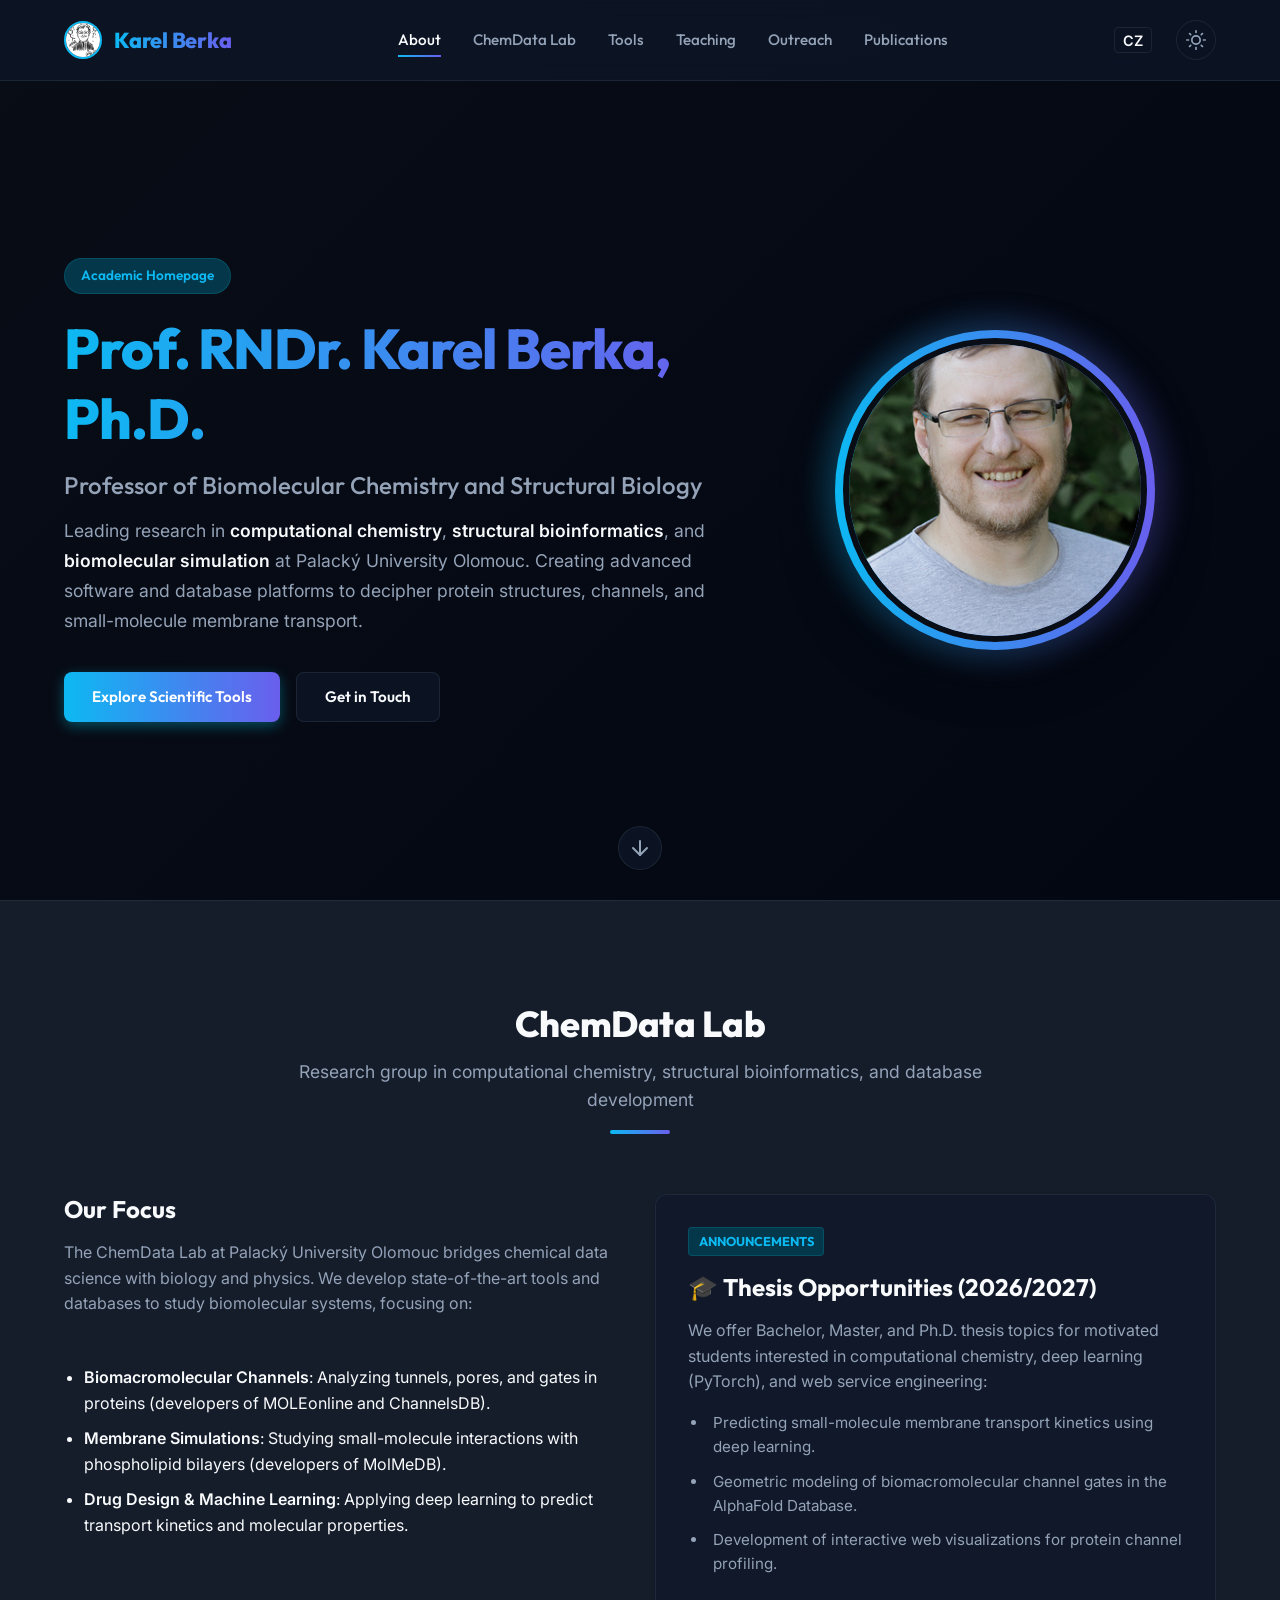
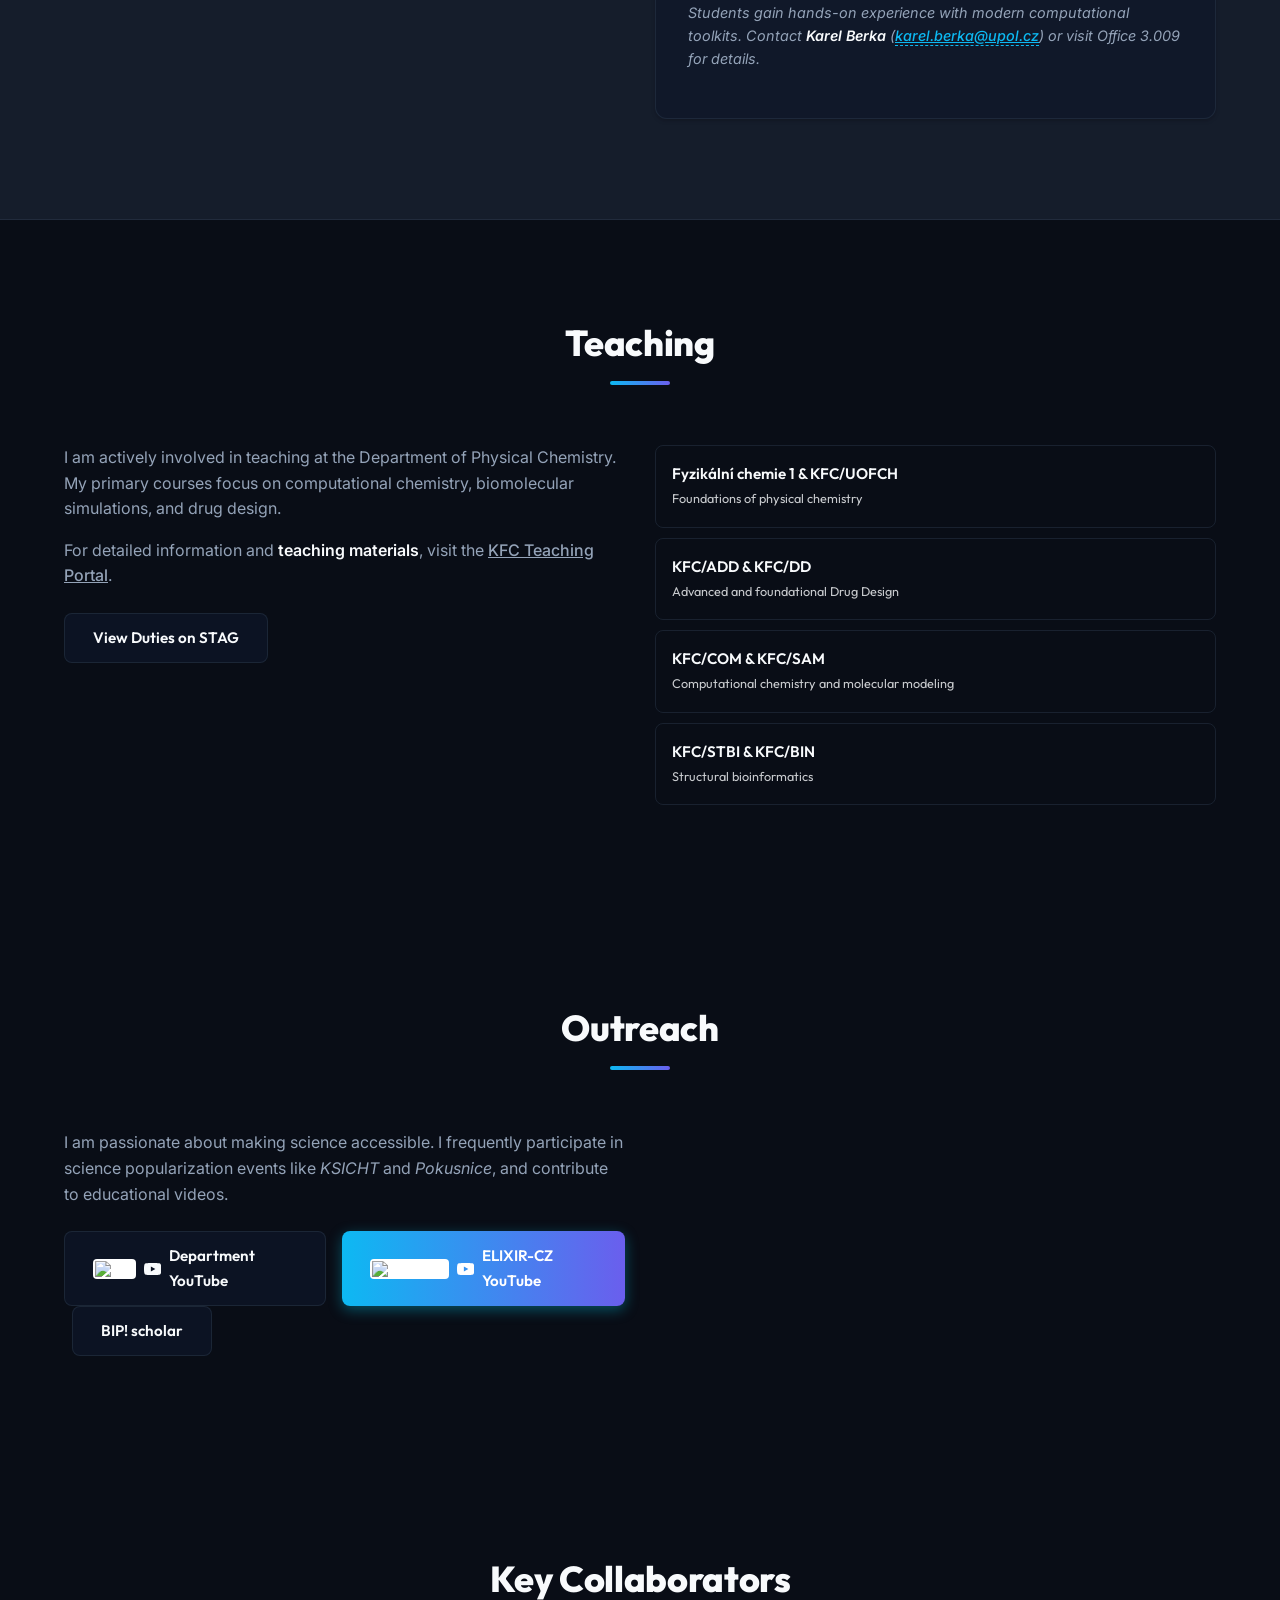
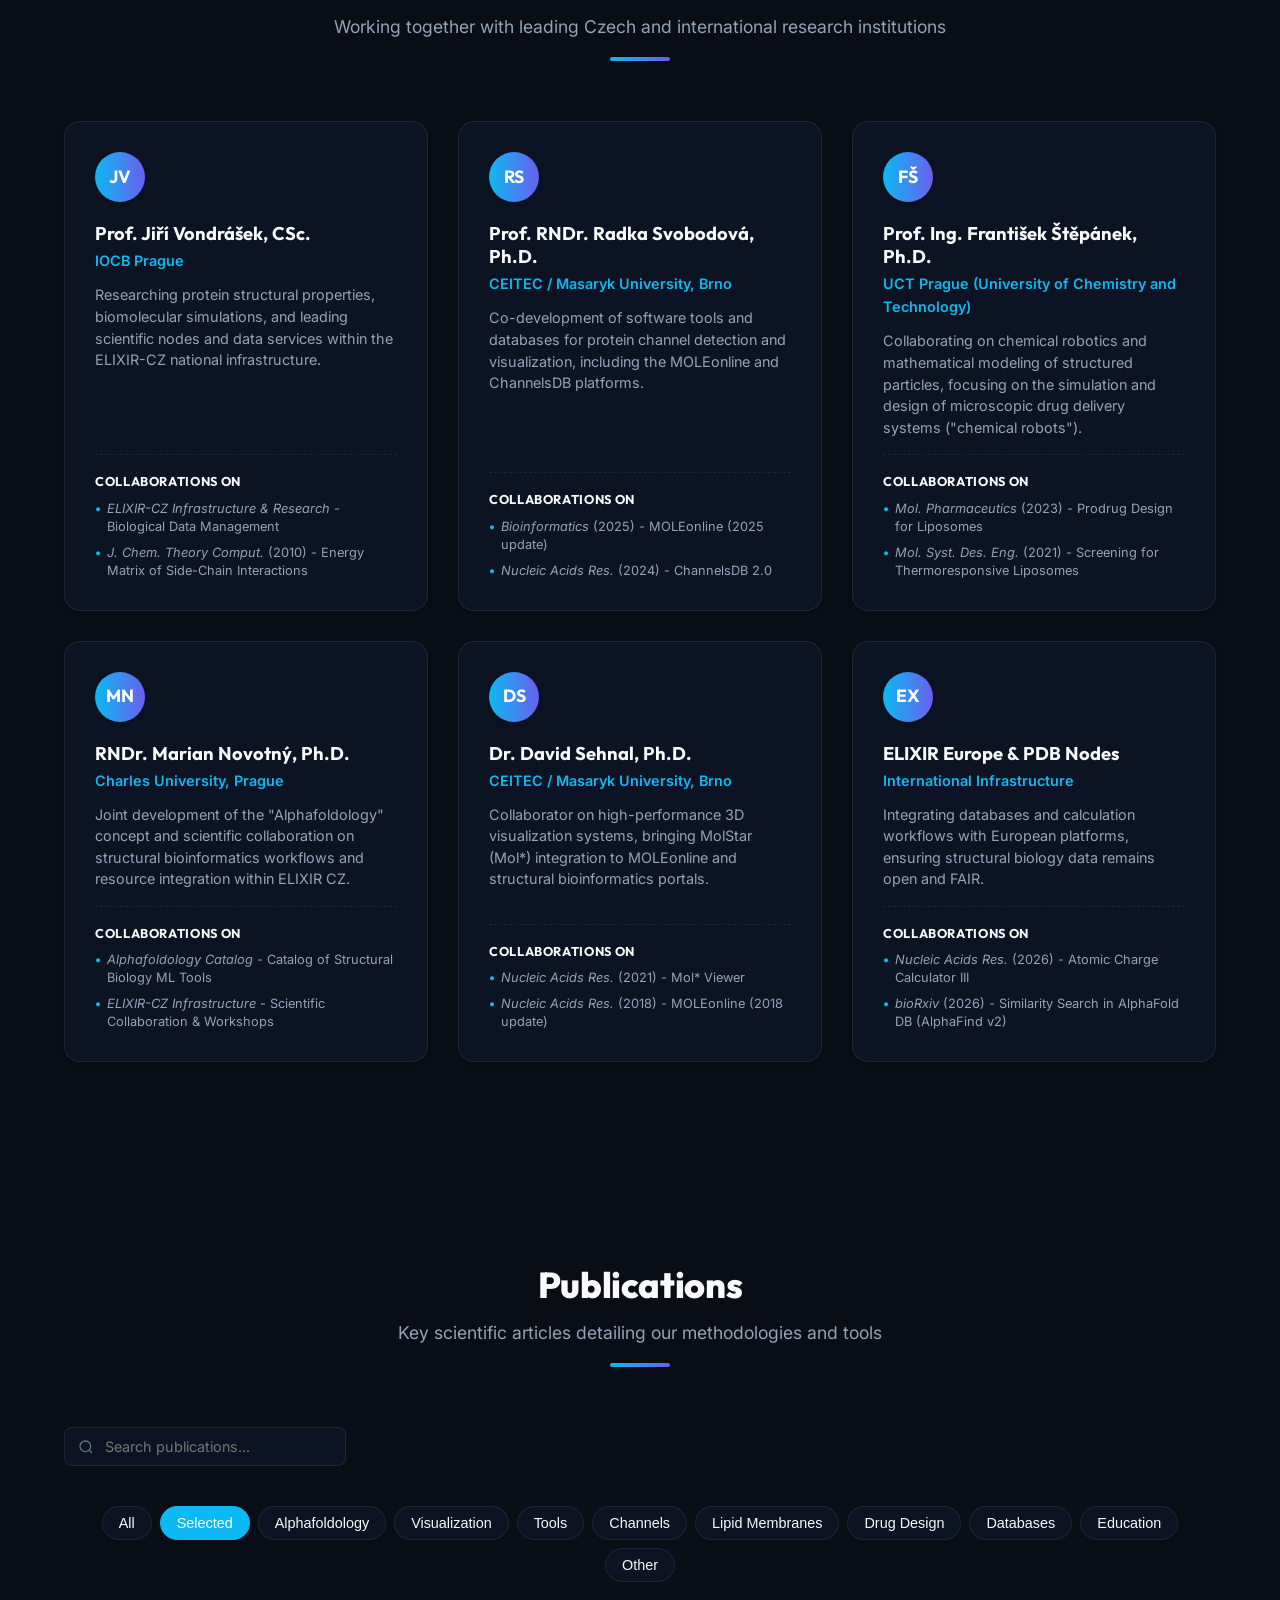
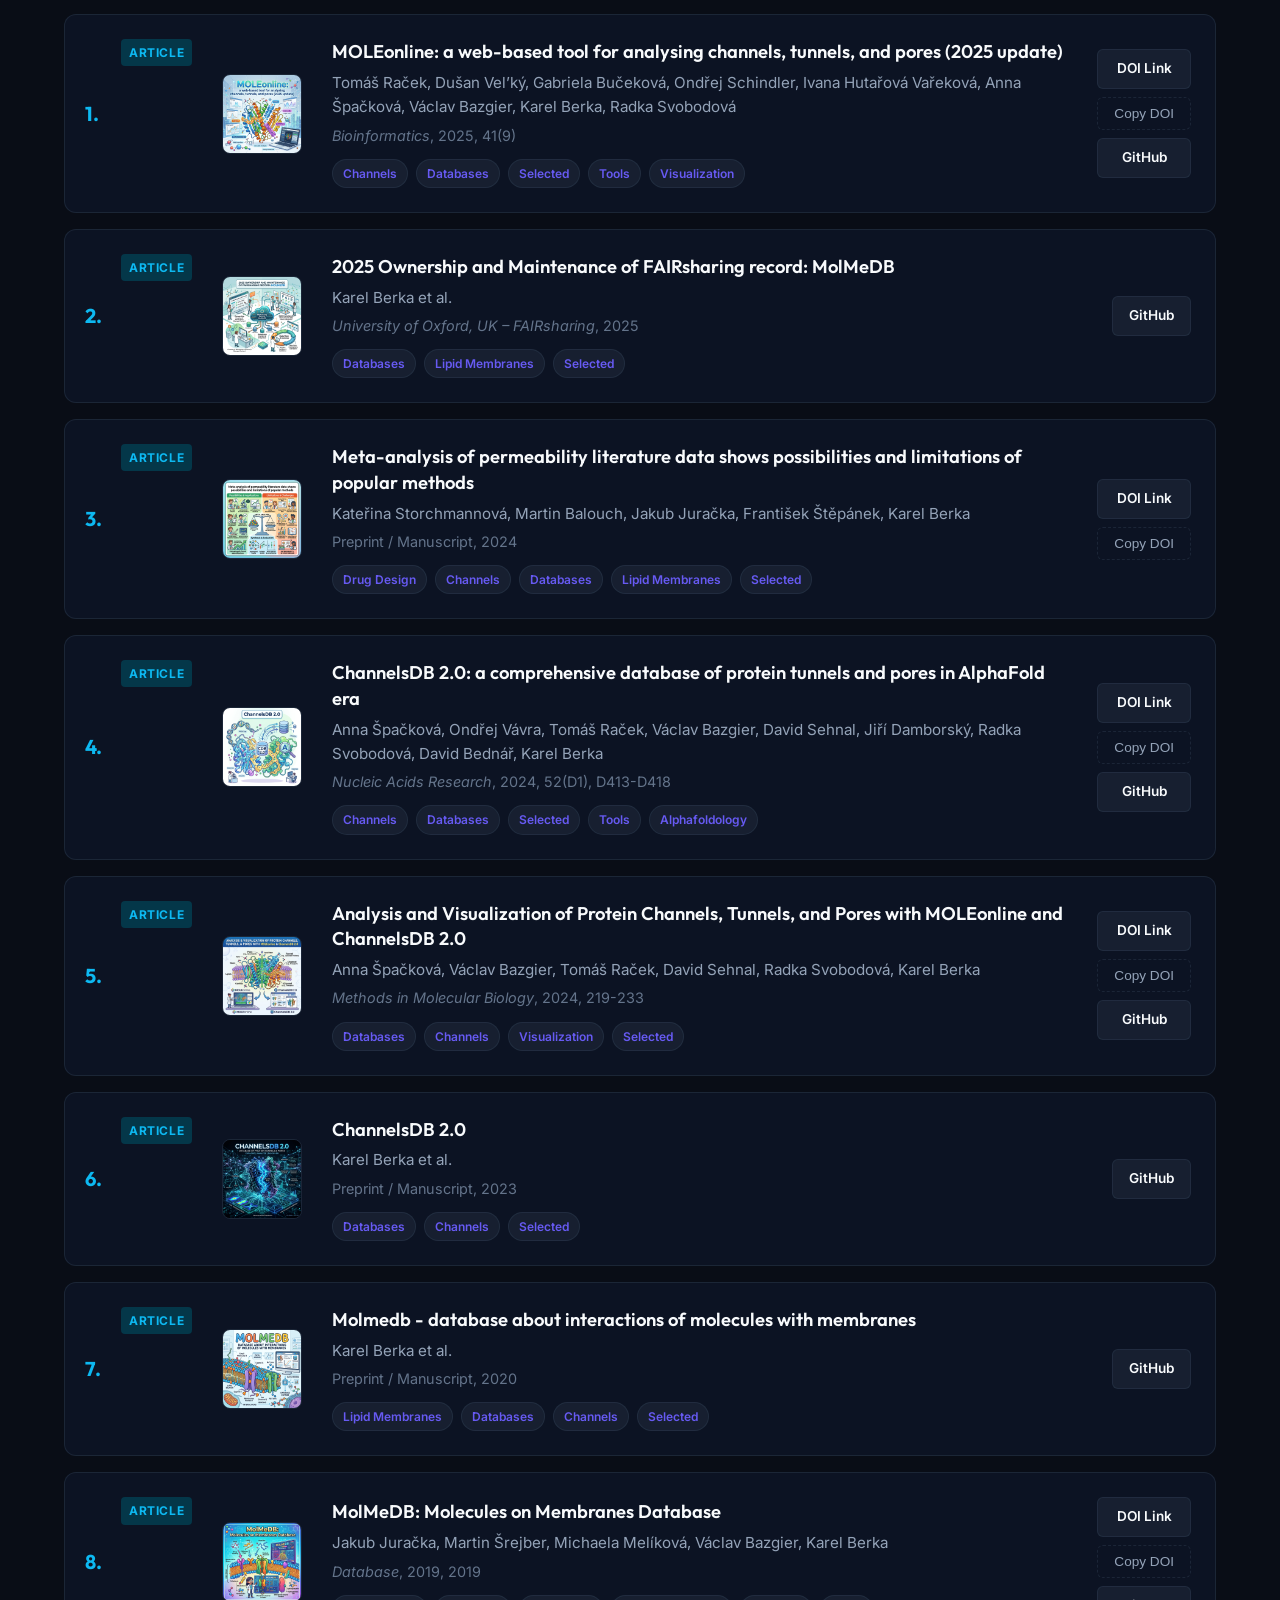
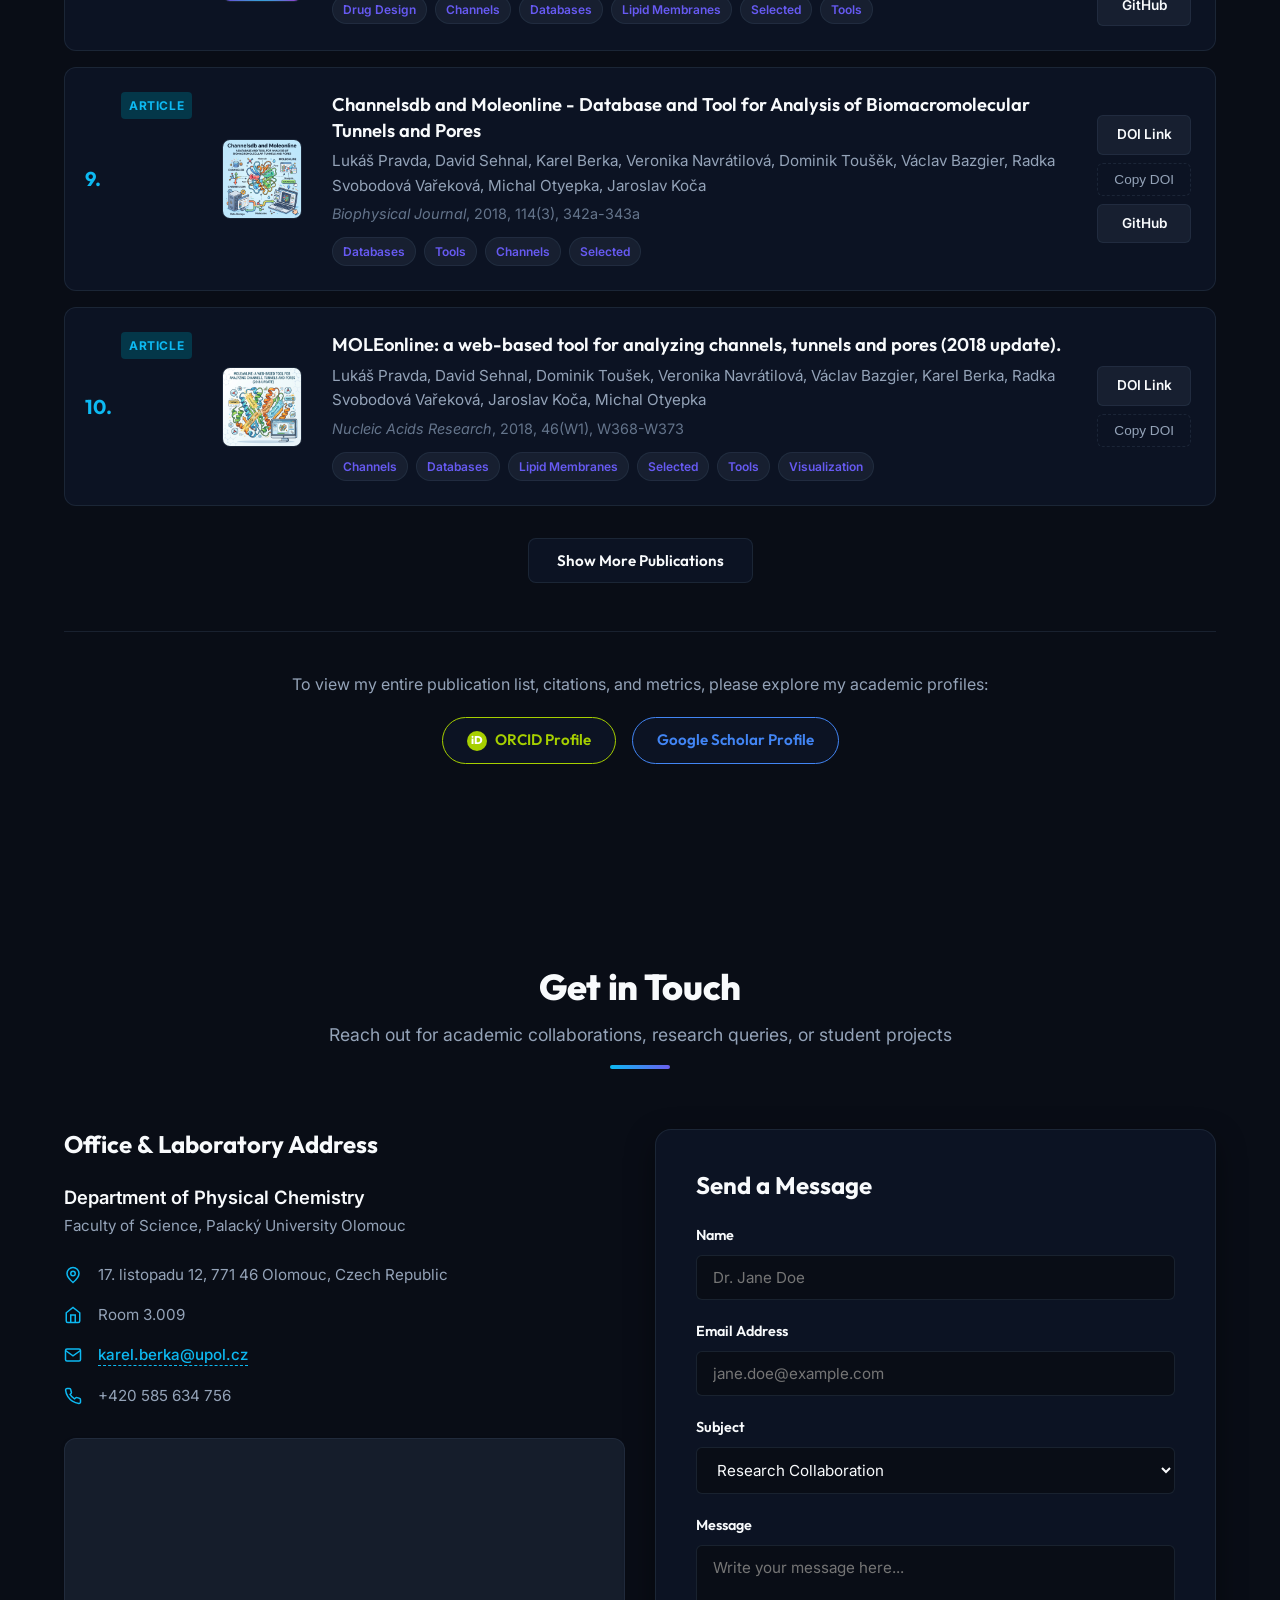
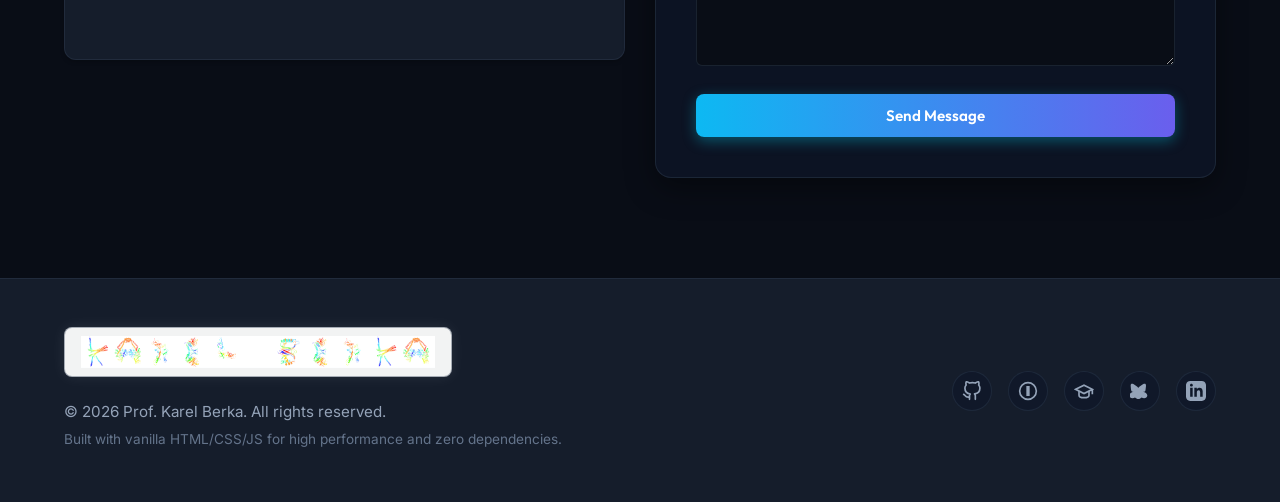
==== index.html @ fee76196 "Add BIP! scholar link to outreach section" ====
<!DOCTYPE html>
<html lang="en">
<head>
    <meta charset="UTF-8">
    <meta name="viewport" content="width=device-width, initial-scale=1.0">
    <title>Prof. Karel Berka | Computational Chemistry & Bioinformatics</title>
    <meta name="description" content="Personal webpage of Prof. Karel Berka, Professor at the Department of Physical Chemistry, Palacký University Olomouc. Head of ChemData Lab, developer of MOLEonline, ChannelsDB, and MolMeDB.">
    <meta name="keywords" content="Karel Berka, Computational Chemistry, Bioinformatics, Palacký University Olomouc, MOLEonline, ChannelsDB, MolMeDB, ChemData Lab, Membrane Simulations, Protein Channels">
    <meta name="author" content="Karel Berka">
    
    <!-- Open Graph / Facebook -->
    <meta property="og:type" content="website">
    <meta property="og:url" content="https://karelberka.github.io/">
    <meta property="og:title" content="Prof. Karel Berka | Computational Chemistry & Bioinformatics">
    <meta property="og:description" content="Homepage of Prof. Karel Berka. Researching protein channels, membrane simulations, and database tools in Olomouc, Czech Republic.">
    <meta property="og:image" content="img/profile/20180523_KarelBerka_Uppsala.jpg">

    <!-- Twitter -->
    <meta property="twitter:card" content="summary_large_image">
    <meta property="twitter:url" content="https://karelberka.github.io/">
    <meta property="twitter:title" content="Prof. Karel Berka | Computational Chemistry & Bioinformatics">
    <meta property="twitter:description" content="Homepage of Prof. Karel Berka. Researching protein channels, membrane simulations, and database tools in Olomouc, Czech Republic.">
    <meta property="twitter:image" content="img/profile/20180523_KarelBerka_Uppsala.jpg">

    <!-- Google Fonts -->
    <link rel="preconnect" href="https://fonts.googleapis.com">
    <link rel="preconnect" href="https://fonts.gstatic.com" crossorigin>
    <link href="https://fonts.googleapis.com/css2?family=Inter:wght@300;400;500;600;700&family=Outfit:wght@400;500;600;700;800&display=swap" rel="stylesheet">
    
    <!-- Local Stylesheet & Favicon -->
    <link rel="stylesheet" href="css/style.css">
    <link rel="icon" type="image/jpeg" href="img/profile/Ja_2015_by_Jorge_Cham_PhD_Comics_AP-0074.jpg">
</head>
<body class="dark-theme">
    <!-- Background Canvas for Molecular Dynamics Simulation -->
    <canvas id="molecular-canvas"></canvas>

    <!-- Header & Navigation -->
    <header id="site-header">
        <div class="nav-container">
            <a href="#" class="logo" id="nav-logo">
                <img src="img/profile/Ja_2015_by_Jorge_Cham_PhD_Comics_AP-0074.jpg" alt="Karel Berka caricature logo" class="logo-caricature-img">
                <span class="logo-text">Karel Berka</span>
            </a>
            
            <nav id="nav-menu" aria-label="Primary Navigation">
                <ul>
                    <li><a href="#about" class="nav-link"><span class="lang-en">About</span><span class="lang-cs" style="display: none;">O mně</span></a></li>
                    <li><a href="#chemdata" class="nav-link"><span class="lang-en">ChemData Lab</span><span class="lang-cs" style="display: none;">ChemData Lab</span></a></li>
                    <li><a href="#tools" class="nav-link"><span class="lang-en">Tools</span><span class="lang-cs" style="display: none;">Nástroje</span></a></li>
                    <li><a href="#teaching" class="nav-link"><span class="lang-en">Teaching</span><span class="lang-cs" style="display: none;">Výuka</span></a></li>
                    <li><a href="#outreach" class="nav-link"><span class="lang-en">Outreach</span><span class="lang-cs" style="display: none;">Popularizace</span></a></li>
                    <li><a href="#publications" class="nav-link"><span class="lang-en">Publications</span><span class="lang-cs" style="display: none;">Publikace</span></a></li>
                </ul>
            </nav>

            <div class="nav-controls">
                <button id="lang-toggle" aria-label="Toggle Language" title="Switch Language" style="background: none; border: 1px solid var(--border-color); color: var(--text-color); padding: 0.2rem 0.5rem; border-radius: 4px; cursor: pointer; font-family: var(--font-primary); font-weight: 600; font-size: 0.9rem; margin-right: 0.5rem;">
                    <span class="lang-en">CZ</span>
                    <span class="lang-cs" style="display: none;">EN</span>
                </button>
                <button id="theme-toggle" aria-label="Toggle light/dark theme" title="Toggle Theme">
                    <!-- Moon Icon (Dark Mode active) -->
                    <svg class="icon moon-icon" viewBox="0 0 24 24" width="20" height="20" fill="none" stroke="currentColor" stroke-width="2" stroke-linecap="round" stroke-linejoin="round">
                        <path d="M21 12.79A9 9 0 1 1 11.21 3 7 7 0 0 0 21 12.79z"></path>
                    </svg>
                    <!-- Sun Icon (Light Mode active) -->
                    <svg class="icon sun-icon" viewBox="0 0 24 24" width="20" height="20" fill="none" stroke="currentColor" stroke-width="2" stroke-linecap="round" stroke-linejoin="round">
                        <circle cx="12" cy="12" r="5"></circle>
                        <line x1="12" y1="1" x2="12" y2="3"></line>
                        <line x1="12" y1="21" x2="12" y2="23"></line>
                        <line x1="4.22" y1="4.22" x2="5.64" y2="5.64"></line>
                        <line x1="18.36" y1="18.36" x2="19.78" y2="19.78"></line>
                        <line x1="1" y1="12" x2="3" y2="12"></line>
                        <line x1="21" y1="12" x2="23" y2="12"></line>
                        <line x1="4.22" y1="19.78" x2="5.64" y2="18.36"></line>
                        <line x1="18.36" y1="5.64" x2="19.78" y2="4.22"></line>
                    </svg>
                </button>
                <button id="mobile-menu-toggle" aria-label="Toggle mobile menu">
                    <span></span>
                    <span></span>
                    <span></span>
                </button>
            </div>
        </div>
    </header>

    <!-- Main Content -->
    <main>
        <!-- About Section (Hero) -->
        <section id="about" class="hero-section">
            <div class="container hero-container">
                <div class="hero-content">
                    <span class="badge">
                        <span class="lang-en">Academic Homepage</span>
                        <span class="lang-cs" style="display: none;">Akademický web</span>
                    </span>
                    <h1 class="hero-title">
                        <span class="title-affix">Prof. RNDr.</span> 
                        <span class="title-name">Karel&nbsp;Berka</span><span class="title-affix">, Ph.D.</span>
                    </h1>
                    <p class="hero-subtitle">
                        <span class="lang-en">Professor of Biomolecular Chemistry and Structural Biology</span>
                        <span class="lang-cs" style="display: none;">Profesor biomolekulární chemie a strukturní biologie</span>
                    </p>
                    <p class="hero-description">
                        <span class="lang-en">Leading research in <strong>computational chemistry</strong>, <strong>structural bioinformatics</strong>, and <strong>biomolecular simulation</strong> at Palacký University Olomouc. Creating advanced software and database platforms to decipher protein structures, channels, and small-molecule membrane transport.</span>
                        <span class="lang-cs" style="display: none;">Vedoucí výzkumu v oblasti <strong>výpočetní chemie</strong>, <strong>strukturní bioinformatiky</strong> a <strong>biomolekulárních simulací</strong> na Univerzitě Palackého v Olomouci. Vytváří pokročilý software a databázové platformy pro objasnění struktur proteinů, kanálů a transportu malých molekul přes membrány.</span>
                    </p>

                    <div class="hero-actions">
                        <a href="#tools" class="btn btn-primary">
                            <span class="lang-en">Explore Scientific Tools</span>
                            <span class="lang-cs" style="display: none;">Prozkoumat vědecké nástroje</span>
                        </a>
                        <a href="#contact" class="btn btn-secondary">
                            <span class="lang-en">Get in Touch</span>
                            <span class="lang-cs" style="display: none;">Kontakt</span>
                        </a>
                    </div>
                </div>
                <div class="hero-image-wrapper">
                    <div class="avatar-holder">
                        <img src="img/profile/20180523_KarelBerka_Uppsala.jpg" alt="Prof. Karel Berka photo" class="profile-avatar">
                        <div class="avatar-backdrop"></div>
                    </div>
                </div>
            </div>
            <div class="hero-scroll-indicator">
                <a href="#chemdata" aria-label="Scroll down to ChemData Lab section" class="lang-en">
                    <svg viewBox="0 0 24 24" width="24" height="24" fill="none" stroke="currentColor" stroke-width="2" stroke-linecap="round" stroke-linejoin="round">
                        <line x1="12" y1="5" x2="12" y2="19"></line>
                        <polyline points="19 12 12 19 5 12"></polyline>
                    </svg>
                </a>
                <a href="#chemdata" aria-label="Přejít na sekci ChemData Lab" class="lang-cs" style="display: none;">
                    <svg viewBox="0 0 24 24" width="24" height="24" fill="none" stroke="currentColor" stroke-width="2" stroke-linecap="round" stroke-linejoin="round">
                        <line x1="12" y1="5" x2="12" y2="19"></line>
                        <polyline points="19 12 12 19 5 12"></polyline>
                    </svg>
                </a>
            </div>
        </section>

        <!-- ChemData Lab Section -->
        <section id="chemdata" class="section alt-bg">
            <div class="container">
                <div class="section-header">
                    <h2 class="section-title">
                        <span class="lang-en">ChemData Lab</span>
                        <span class="lang-cs" style="display: none;">ChemData Lab</span>
                    </h2>
                    <p class="section-subtitle">
                        <span class="lang-en">Research group in computational chemistry, structural bioinformatics, and database development</span>
                        <span class="lang-cs" style="display: none;">Výzkumná skupina v oblasti výpočetní chemie, strukturní bioinformatiky a vývoje databází</span>
                    </p>
                    <div class="divider"></div>
                </div>

                <div class="grid grid-2">
                    <!-- Left: About the Lab -->
                    <div class="chemdata-info">
                        <h3 class="subsection-title">
                            <span class="lang-en">Our Focus</span>
                            <span class="lang-cs" style="display: none;">Náš výzkum</span>
                        </h3>
                        <p class="lang-en">
                            The ChemData Lab at Palacký University Olomouc bridges chemical data science with biology and physics. We develop state-of-the-art tools and databases to study biomolecular systems, focusing on:
                        </p>
                        <p class="lang-cs" style="display: none;">
                            ChemData Lab na Univerzitě Palackého v Olomouci propojuje chemickou datovou vědu s biologií a fyzikou. Vyvíjíme špičkové nástroje a databáze pro studium biomolekulárních systémů se zaměřením na:
                        </p>
                        <ul class="custom-list" id="tools">
                            <li>
                                <span class="lang-en"><strong>Biomacromolecular Channels</strong>: Analyzing tunnels, pores, and gates in proteins (developers of MOLEonline and ChannelsDB).</span>
                                <span class="lang-cs" style="display: none;"><strong>Biomakromolekulární kanály</strong>: Analýza tunelů, pórů a hradel v proteinech (vývojáři MOLEonline a ChannelsDB).</span>
                            </li>
                            <li>
                                <span class="lang-en"><strong>Membrane Simulations</strong>: Studying small-molecule interactions with phospholipid bilayers (developers of MolMeDB).</span>
                                <span class="lang-cs" style="display: none;"><strong>Membránové simulace</strong>: Studium interakcí malých molekul s fosfolipidovými dvouvrstvami (vývojáři MolMeDB).</span>
                            </li>
                            <li>
                                <span class="lang-en"><strong>Drug Design & Machine Learning</strong>: Applying deep learning to predict transport kinetics and molecular properties.</span>
                                <span class="lang-cs" style="display: none;"><strong>Návrh léčiv a strojové učení</strong>: Využití hlubokého učení pro predikci kinetiky transportu a molekulárních vlastností.</span>
                            </li>
                        </ul>
                    </div>

                    <!-- Right: Thesis Announcements -->
                    <div class="chemdata-announcements">
                        <div class="announcement-header">
                            <span class="badge">Announcements</span>
                            <h3 class="subsection-title">
                                <span class="lang-en">🎓 Thesis Opportunities (2026/2027)</span>
                                <span class="lang-cs" style="display: none;">🎓 Témata vysokoškolských prací (2026/2027)</span>
                            </h3>
                        </div>
                        <p class="lang-en">
                            We offer Bachelor, Master, and Ph.D. thesis topics for motivated students interested in computational chemistry, deep learning (PyTorch), and web service engineering:
                        </p>
                        <p class="lang-cs" style="display: none;">
                            Nabízíme témata bakalářských, diplomových a disertačních prací pro motivované studenty se zájmem o výpočetní chemii, hluboké učení (PyTorch) a vývoj webových služeb:
                        </p>
                        <ul class="opportunities-list">
                            <li>
                                <span class="lang-en">Predicting small-molecule membrane transport kinetics using deep learning.</span>
                                <span class="lang-cs" style="display: none;">Predikce kinetiky transportu malých molekul přes membrány pomocí hlubokého učení.</span>
                            </li>
                            <li>
                                <span class="lang-en">Geometric modeling of biomacromolecular channel gates in the AlphaFold Database.</span>
                                <span class="lang-cs" style="display: none;">Geometrické modelování hradel biomakromolekulárních kanálů v databázi AlphaFold.</span>
                            </li>
                            <li>
                                <span class="lang-en">Development of interactive web visualizations for protein channel profiling.</span>
                                <span class="lang-cs" style="display: none;">Vývoj interaktivních webových vizualizací pro profilování proteinových kanálů.</span>
                            </li>
                        </ul>
                        <p class="opportunities-contact lang-en">
                            Students gain hands-on experience with modern computational toolkits. Contact <strong>Karel Berka</strong> (<a href="mailto:karel.berka@upol.cz" class="inline-link">karel.berka@upol.cz</a>) or visit Office 3.009 for details.
                        </p>
                        <p class="opportunities-contact lang-cs" style="display: none;">
                            Studenti získají praktické zkušenosti s moderními výpočetními nástroji. Kontaktujte <strong>Karla Berku</strong> (<a href="mailto:karel.berka@upol.cz" class="inline-link">karel.berka@upol.cz</a>) nebo navštivte kancelář 3.009.
                        </p>
                    </div>
                </div>
            </div>
        </section>

        <!-- Teaching Section -->
        <section id="teaching" class="section">
            <div class="container">
                <div class="section-header">
                    <h2 class="section-title"><span class="lang-en">Teaching</span><span class="lang-cs" style="display: none;">Výuka</span></h2>
                    <div class="divider"></div>
                </div>
                <div class="grid grid-2">
                    <!-- Left Column: Intro & STAG -->
                    <div>
                        <div class="lang-en">
                            <p>
                                I am actively involved in teaching at the Department of Physical Chemistry. My primary courses focus on computational chemistry, biomolecular simulations, and drug design.
                            </p>
                            <p style="margin-bottom: 1.5rem;">For detailed information and <strong>teaching materials</strong>, visit the <a href="https://kfc.upol.cz/vyuka" target="_blank" rel="noopener" style="font-weight: 500; text-decoration: underline;">KFC Teaching Portal</a>.</p>
                        </div>
                        <div class="lang-cs" style="display: none;">
                            <p>
                                Aktivně se podílím na výuce na Katedře fyzikální chemie. Mé hlavní kurzy se zaměřují na výpočetní chemii, biomolekulární simulace a návrh léčiv.
                            </p>
                            <p style="margin-bottom: 1.5rem;">Pro detailní informace a <strong>výukové materiály</strong> navštivte <a href="https://kfc.upol.cz/vyuka" target="_blank" rel="noopener" style="font-weight: 500; text-decoration: underline;">portál výuky KFC</a>.</p>
                        </div>
                        <div class="hero-actions" style="margin-top: 1.5rem;">
                            <a href="https://stag.upol.cz/StagPortletsJSR168/CleanUrl?urlid=prohlizeni-ucitel-prace&amp;ucitelUcitidno=8267&amp;ucitelAktualniPrace=N&amp;ucitelPraceTypPrace=&amp;ucitelPraceVztah=&amp;ucitelPraceRokSt=&amp;ucitelPraceStav=R-DBPOO-DBUO&amp;ucitelPraceRokZadaniPrace=%" target="_blank" class="btn btn-secondary">
                                <span class="lang-en">View Duties on STAG</span>
                                <span class="lang-cs" style="display: none;">Zobrazit rozvrh na STAGu</span>
                            </a>
                        </div>
                    </div>
                    
                    <!-- Right Column: Course Buttons -->
                    <div style="display: flex; flex-direction: column; gap: 10px;">
                        <a href="https://kfc.upol.cz/vyuka" target="_blank" rel="noopener" class="btn btn-outline" style="text-align: left; justify-content: flex-start; padding: 1rem; border: 1px solid var(--border-color); color: var(--text-color);">
                            <span class="lang-en" style="display: block; width: 100%;"><strong>Fyzikální chemie 1 &amp; KFC/UOFCH</strong><br><small style="font-weight: 400; opacity: 0.8;">Foundations of physical chemistry</small></span>
                            <span class="lang-cs" style="display: none; width: 100%;"><strong>Fyzikální chemie 1 &amp; KFC/UOFCH</strong><br><small style="font-weight: 400; opacity: 0.8;">Základy fyzikální chemie</small></span>
                        </a>
                        <a href="https://kfc.upol.cz/vyuka" target="_blank" rel="noopener" class="btn btn-outline" style="text-align: left; justify-content: flex-start; padding: 1rem; border: 1px solid var(--border-color); color: var(--text-color);">
                            <span class="lang-en" style="display: block; width: 100%;"><strong>KFC/ADD &amp; KFC/DD</strong><br><small style="font-weight: 400; opacity: 0.8;">Advanced and foundational Drug Design</small></span>
                            <span class="lang-cs" style="display: none; width: 100%;"><strong>KFC/ADD &amp; KFC/DD</strong><br><small style="font-weight: 400; opacity: 0.8;">Design léčiv (základní i pokročilý)</small></span>
                        </a>
                        <a href="https://kfc.upol.cz/vyuka" target="_blank" rel="noopener" class="btn btn-outline" style="text-align: left; justify-content: flex-start; padding: 1rem; border: 1px solid var(--border-color); color: var(--text-color);">
                            <span class="lang-en" style="display: block; width: 100%;"><strong>KFC/COM &amp; KFC/SAM</strong><br><small style="font-weight: 400; opacity: 0.8;">Computational chemistry and molecular modeling</small></span>
                            <span class="lang-cs" style="display: none; width: 100%;"><strong>KFC/COM &amp; KFC/SAM</strong><br><small style="font-weight: 400; opacity: 0.8;">Výpočetní chemie a molekulové modelování</small></span>
                        </a>
                        <a href="https://kfc.upol.cz/vyuka" target="_blank" rel="noopener" class="btn btn-outline" style="text-align: left; justify-content: flex-start; padding: 1rem; border: 1px solid var(--border-color); color: var(--text-color);">
                            <span class="lang-en" style="display: block; width: 100%;"><strong>KFC/STBI &amp; KFC/BIN</strong><br><small style="font-weight: 400; opacity: 0.8;">Structural bioinformatics</small></span>
                            <span class="lang-cs" style="display: none; width: 100%;"><strong>KFC/STBI &amp; KFC/BIN</strong><br><small style="font-weight: 400; opacity: 0.8;">Strukturní bioinformatika</small></span>
                        </a>
                    </div>
            </div>
        </section>

        <!-- Outreach Section -->
        <section id="outreach" class="section bg-light">
            <div class="container">
                <div class="section-header">
                    <h2 class="section-title"><span class="lang-en">Outreach</span><span class="lang-cs" style="display: none;">Popularizace vědy</span></h2>
                    <div class="divider"></div>
                </div>
                <div class="grid grid-2">
                    <div>
                        <p class="lang-en">
                            I am passionate about making science accessible. I frequently participate in science popularization events like <em><a href="https://ksicht.natur.cuni.cz" target="_blank" rel="noopener">KSICHT</a></em> and <em><a href="https://pokusnice.upol.cz" target="_blank" rel="noopener">Pokusnice</a></em>, and contribute to educational videos.
                        </p>
                        <p class="lang-cs" style="display: none;">
                            Jsem vášnivým propagátorem vědy. Často se účastním popularizačních akcí jako jsou <em><a href="https://ksicht.natur.cuni.cz" target="_blank" rel="noopener">KSICHT</a></em> a <em><a href="https://pokusnice.upol.cz" target="_blank" rel="noopener">Pokusnice</a></em> a přispívám do vzdělávacích videí.
                        </p>
                        <div class="hero-actions" style="margin-top: 1.5rem;">
                            <a href="https://www.youtube.com/@katedrafyzikalnichemie7978" target="_blank" class="btn btn-secondary" style="display: inline-flex; align-items: center; gap: 8px;">
                                <div style="display: flex; align-items: center; gap: 4px; background: white; padding: 2px; border-radius: 4px;"><img src="https://www.kfc.upol.cz/wp-content/uploads/2025/08/kfc-logo-only-100x100.png" height="16" alt="KFC"></div>
                                <svg viewBox="0 0 24 24" width="20" height="20" fill="currentColor"><path d="M23.498 6.186a3.016 3.016 0 0 0-2.122-2.136C19.505 3.545 12 3.545 12 3.545s-7.505 0-9.377.505A3.017 3.017 0 0 0 .502 6.186C0 8.07 0 12 0 12s0 3.93.502 5.814a3.016 3.016 0 0 0 2.122 2.136c1.871.505 9.376.505 9.376.505s7.505 0 9.377-.505a3.015 3.015 0 0 0 2.122-2.136C24 15.93 24 12 24 12s0-3.93-.502-5.814zM9.545 15.568V8.432L15.818 12l-6.273 3.568z"/></svg>
                                <span class="lang-en">Department YouTube</span>
                                <span class="lang-cs" style="display: none;">YouTube Katedry</span>
                            </a>
                            <a href="https://www.youtube.com/@elixirczechrepublic1330" target="_blank" class="btn btn-primary" style="display: inline-flex; align-items: center; gap: 8px;">
                                <div style="display: flex; align-items: center; gap: 4px; background: white; padding: 2px; border-radius: 4px;"><img src="https://www.elixir-czech.cz/wp-content/uploads/2021/02/logo-krivky.svg" height="16" alt="ELIXIR-CZ"></div>
                                <svg viewBox="0 0 24 24" width="20" height="20" fill="currentColor"><path d="M23.498 6.186a3.016 3.016 0 0 0-2.122-2.136C19.505 3.545 12 3.545 12 3.545s-7.505 0-9.377.505A3.017 3.017 0 0 0 .502 6.186C0 8.07 0 12 0 12s0 3.93.502 5.814a3.016 3.016 0 0 0 2.122 2.136c1.871.505 9.376.505 9.376.505s7.505 0 9.377-.505a3.015 3.015 0 0 0 2.122-2.136C24 15.93 24 12 24 12s0-3.93-.502-5.814zM9.545 15.568V8.432L15.818 12l-6.273 3.568z"/></svg>
                                <span class="lang-en">ELIXIR-CZ YouTube</span>
                                <span class="lang-cs" style="display: none;">YouTube ELIXIR-CZ</span>
                            </a>
                        </div>
                    <a href="https://bip.imsi.athenarc.gr/scholar/profile/0000-0001-9472-2589" target="_blank" class="btn btn-secondary" style="display: inline-flex; align-items: center; gap: 8px; margin-left: 8px;">
    <span class="lang-en">BIP! scholar</span>
    <span class="lang-cs" style="display: none;">BIP! scholar</span>
</a>
</div>
                </div>
            </div>
        </section>

                <!-- Key Collaborators Section -->
        <section id="collaborators" class="section">
            <div class="container">
                <div class="section-header">
                    <h2 class="section-title">
                        <span class="lang-en">Key Collaborators</span>
                        <span class="lang-cs" style="display: none;">Klíčoví spolupracovníci</span>
                    </h2>
                    <p class="section-subtitle">
                        <span class="lang-en">Working together with leading Czech and international research institutions</span>
                        <span class="lang-cs" style="display: none;">Spolupráce s předními českými a mezinárodními výzkumnými institucemi</span>
                    </p>
                    <div class="divider"></div>
                </div>
                <div class="grid grid-3">
                    <!-- Collaborator 1: Vondrasek -->
                    <div class="collab-card">
                        <div class="collab-avatar">JV</div>
                        <div class="collab-info">
                            <h4>Prof. Jiří Vondrášek, CSc.</h4>
                            <p class="collab-inst">IOCB Prague</p>
                            <p class="collab-desc">
                                <span class="lang-en">Researching protein structural properties, biomolecular simulations, and leading scientific nodes and data services within the ELIXIR-CZ national infrastructure.</span>
                                <span class="lang-cs" style="display: none;">Výzkum strukturních vlastností proteinů, biomolekulární simulace a vedení vědeckých uzlů a datových služeb v rámci národní infrastruktury ELIXIR-CZ.</span>
                            </p>
                            <div class="collab-papers">
                                <span class="collab-papers-title">
                                    <span class="lang-en">Collaborations on</span>
                                    <span class="lang-cs" style="display: none;">Spolupráce na</span>
                                </span>
                                <ul class="collab-papers-list">
                                    <li><em>ELIXIR-CZ Infrastructure & Research</em> - Biological Data Management</li>
                                    <li><a href="publication.html?id=pub_2010_JournalofChemicalTheoryandComputation_Karel"><em>J. Chem. Theory Comput.</em> (2010) - Energy Matrix of Side-Chain Interactions</a></li>
                                </ul>
                            </div>
                        </div>
                    </div>
                    <!-- Collaborator 2: Svobodova -->
                    <div class="collab-card">
                        <div class="collab-avatar">RS</div>
                        <div class="collab-info">
                            <h4>Prof. RNDr. Radka Svobodová, Ph.D.</h4>
                            <p class="collab-inst">CEITEC / Masaryk University, Brno</p>
                            <p class="collab-desc">
                                <span class="lang-en">Co-development of software tools and databases for protein channel detection and visualization, including the MOLEonline and ChannelsDB platforms.</span>
                                <span class="lang-cs" style="display: none;">Spoluvývoj softwarových nástrojů a databází pro detekci a vizualizaci proteinových kanálů, včetně platforem MOLEonline a ChannelsDB.</span>
                            </p>
                            <div class="collab-papers">
                                <span class="collab-papers-title">
                                    <span class="lang-en">Collaborations on</span>
                                    <span class="lang-cs" style="display: none;">Spolupráce na</span>
                                </span>
                                <ul class="collab-papers-list">
                                    <li><a href="publication.html?id=10.1093/bioinformatics/btaf486"><em>Bioinformatics</em> (2025) - MOLEonline (2025 update)</a></li>
                                    <li><a href="publication.html?id=10.1093/nar/gkad1012"><em>Nucleic Acids Res.</em> (2024) - ChannelsDB 2.0</a></li>
                                </ul>
                            </div>
                        </div>
                    </div>
                    <!-- Collaborator 3: Stepanek -->
                    <div class="collab-card">
                        <div class="collab-avatar">FŠ</div>
                        <div class="collab-info">
                            <h4>Prof. Ing. František Štěpánek, Ph.D.</h4>
                            <p class="collab-inst">UCT Prague (University of Chemistry and Technology)</p>
                            <p class="collab-desc">
                                <span class="lang-en">Collaborating on chemical robotics and mathematical modeling of structured particles, focusing on the simulation and design of microscopic drug delivery systems ("chemical robots").</span>
                                <span class="lang-cs" style="display: none;">Spolupráce v chemické robotice a matematickém modelování strukturovaných částic, se zaměřením na simulaci a návrh mikroskopických systémů pro doručování léčiv.</span>
                            </p>
                            <div class="collab-papers">
                                <span class="collab-papers-title">
                                    <span class="lang-en">Collaborations on</span>
                                    <span class="lang-cs" style="display: none;">Spolupráce na</span>
                                </span>
                                <ul class="collab-papers-list">
                                    <li><a href="publication.html?id=10.1021/acs.molpharmaceut.2c01078"><em>Mol. Pharmaceutics</em> (2023) - Prodrug Design for Liposomes</a></li>
                                    <li><em>Mol. Syst. Des. Eng.</em> (2021) - Screening for Thermoresponsive Liposomes</li>
                                </ul>
                            </div>
                        </div>
                    </div>
                    <!-- Collaborator 4: Novotny -->
                    <div class="collab-card">
                        <div class="collab-avatar">MN</div>
                        <div class="collab-info">
                            <h4>RNDr. Marian Novotný, Ph.D.</h4>
                            <p class="collab-inst">Charles University, Prague</p>
                            <p class="collab-desc">
                                <span class="lang-en">Joint development of the "Alphafoldology" concept and scientific collaboration on structural bioinformatics workflows and resource integration within ELIXIR CZ.</span>
                                <span class="lang-cs" style="display: none;">Společný vývoj konceptu "Alphafoldology" a vědecká spolupráce na pracovních postupech strukturní bioinformatiky v rámci ELIXIR CZ.</span>
                            </p>
                            <div class="collab-papers">
                                <span class="collab-papers-title">
                                    <span class="lang-en">Collaborations on</span>
                                    <span class="lang-cs" style="display: none;">Spolupráce na</span>
                                </span>
                                <ul class="collab-papers-list">
                                    <li><em>Alphafoldology Catalog</em> - Catalog of Structural Biology ML Tools</li>
                                    <li><em>ELIXIR-CZ Infrastructure</em> - Scientific Collaboration & Workshops</li>
                                </ul>
                            </div>
                        </div>
                    </div>
                    <!-- Collaborator 5: Sehnal -->
                    <div class="collab-card">
                        <div class="collab-avatar">DS</div>
                        <div class="collab-info">
                            <h4>Dr. David Sehnal, Ph.D.</h4>
                            <p class="collab-inst">CEITEC / Masaryk University, Brno</p>
                            <p class="collab-desc">
                                <span class="lang-en">Collaborator on high-performance 3D visualization systems, bringing MolStar (Mol*) integration to MOLEonline and structural bioinformatics portals.</span>
                                <span class="lang-cs" style="display: none;">Spolupracovník na vysoce výkonných 3D vizualizačních systémech, integrace MolStar (Mol*) do MOLEonline a bioinformatických portálů.</span>
                            </p>
                            <div class="collab-papers">
                                <span class="collab-papers-title">
                                    <span class="lang-en">Collaborations on</span>
                                    <span class="lang-cs" style="display: none;">Spolupráce na</span>
                                </span>
                                <ul class="collab-papers-list">
                                    <li><a href="publication.html?id=10.1093/nar/gkad411"><em>Nucleic Acids Res.</em> (2021) - Mol* Viewer</a></li>
                                    <li><a href="publication.html?id=10.1093/nar/gky309"><em>Nucleic Acids Res.</em> (2018) - MOLEonline (2018 update)</a></li>
                                </ul>
                            </div>
                        </div>
                    </div>
                    <!-- Collaborator 6: ELIXIR -->
                    <div class="collab-card">
                        <div class="collab-avatar">EX</div>
                        <div class="collab-info">
                            <h4>ELIXIR Europe & PDB Nodes</h4>
                            <p class="collab-inst">International Infrastructure</p>
                            <p class="collab-desc">
                                <span class="lang-en">Integrating databases and calculation workflows with European platforms, ensuring structural biology data remains open and FAIR.</span>
                                <span class="lang-cs" style="display: none;">Integrace databází a výpočetních postupů s evropskými platformami, zajišťující otevřenost dat strukturní biologie.</span>
                            </p>
                            <div class="collab-papers">
                                <span class="collab-papers-title">
                                    <span class="lang-en">Collaborations on</span>
                                    <span class="lang-cs" style="display: none;">Spolupráce na</span>
                                </span>
                                <ul class="collab-papers-list">
                                    <li><a href="publication.html?id=10.1093/nar/gkag379"><em>Nucleic Acids Res.</em> (2026) - Atomic Charge Calculator III</a></li>
                                    <li><em>bioRxiv</em> (2026) - Similarity Search in AlphaFold DB (AlphaFind v2)</li>
                                </ul>
                            </div>
                        </div>
                    </div>
                </div>
            </div>
        </section>

        <!-- Publications Section -->
        <section id="publications" class="section bg-light">
            <div class="container">
                <div class="section-header">
                    <h2 class="section-title">
                        <span class="lang-en">Publications</span>
                        <span class="lang-cs" style="display: none;">Publikace</span>
                    </h2>
                    <p class="section-subtitle">
                        <span class="lang-en">Key scientific articles detailing our methodologies and tools</span>
                        <span class="lang-cs" style="display: none;">Klíčové vědecké články popisující naše metodologie a nástroje</span>
                    </p>
                    <div class="divider"></div>
                </div>

                <div class="pub-controls">

                    <div class="search-box">
                        <input type="text" id="pub-search" placeholder="Search publications..." aria-label="Search publications">
                        <svg viewBox="0 0 24 24" width="16" height="16" fill="none" stroke="currentColor" stroke-width="2">
                            <circle cx="11" cy="11" r="8"></circle>
                            <line x1="21" y1="21" x2="16.65" y2="16.65"></line>
                        </svg>
                    </div>
                </div>

                
                
                
                
                
                
                
                <div class="pub-filters">
                    <button class="pub-filter-btn" data-filter="all">All</button>
                    <button class="pub-filter-btn active" data-filter="selected">Selected</button>
                    <button class="pub-filter-btn" data-filter="alphafoldology">Alphafoldology</button>
                    <button class="pub-filter-btn" data-filter="visualization">Visualization</button>
                    <button class="pub-filter-btn" data-filter="tools">Tools</button>
                    <button class="pub-filter-btn" data-filter="channels">Channels</button>
                    <button class="pub-filter-btn" data-filter="membranes">Lipid Membranes</button>
                    <button class="pub-filter-btn" data-filter="drug-design">Drug Design</button>
                    <button class="pub-filter-btn" data-filter="databases">Databases</button>
                    <button class="pub-filter-btn" data-filter="education">Education</button>
                    <button class="pub-filter-btn" data-filter="other">Other</button>
                </div>

                <ol class="publications-list">
                    <!-- Publication -->
                    <li class="pub-card" data-category="alphafoldology visualization" onclick="window.location.href='publication.html?id=10.1093/nar/gkag511'" style="cursor: pointer;" tabindex="0" title="Click to view details">
                        <div class="pub-type">Article</div>
                        <img src="img/publications/pub_2026_NucleicAcidsResearch_UnknownAuthor.png" alt="Thumbnail" class="pub-thumbnail">
                        <div class="pub-body">
                            <h3 class="pub-title">PROPTIMUS LIVE: local constrained α-carbon optimization of proteins</h3>
                            <p class="pub-authors">Tomáš Svoboda, Michal Mikuš, Lukáš Bohuš, Tomáš Raček, Gabriela Bučeková, Dominik Tichý, Karel Berka, Radka Svobodová, Ondřej Schindler</p>
                            <p class="pub-journal"><em>Nucleic Acids Research</em>, 2026</p>
                            <div class="pub-topics">
                                <span class="topic-tag">Alphafoldology</span><span class="topic-tag">Visualization</span>
                            </div>
                        </div>
                        <div class="pub-links">
                            <a href="https://doi.org/10.1093/nar/gkag511" target="_blank" rel="noopener" class="btn-pub" onclick="event.stopPropagation();">DOI Link</a>
                            <button class="btn-pub-copy" data-doi="10.1093/nar/gkag511" onclick="event.stopPropagation();">Copy DOI</button>
                        </div>
                    </li>
                    <!-- Publication -->
                    <li class="pub-card" data-category="tools visualization channels" onclick="window.location.href='publication.html?id=10.1093/nar/gkag379'" style="cursor: pointer;" tabindex="0" title="Click to view details">
                        <div class="pub-type">Article</div>
                        <img src="img/publications/pub_2026_NucleicAcidsResearch_UnknownAuthor_2.png" alt="Thumbnail" class="pub-thumbnail">
                        <div class="pub-body">
                            <h3 class="pub-title">Atomic Charge Calculator III: a modern platform for calculating partial atomic charges</h3>
                            <p class="pub-authors">Tomáš Raček, Martin Pilát, Ondřej Schindler, Gabriela Bučeková, Dominik Tichý, Karel Berka, Radka Svobodová</p>
                            <p class="pub-journal"><em>Nucleic Acids Research</em>, 2026</p>
                            <div class="pub-topics">
                                <span class="topic-tag">Tools</span><span class="topic-tag">Visualization</span><span class="topic-tag">Channels</span>
                            </div>
                        </div>
                        <div class="pub-links">
                            <a href="https://doi.org/10.1093/nar/gkag379" target="_blank" rel="noopener" class="btn-pub" onclick="event.stopPropagation();">DOI Link</a>
                            <button class="btn-pub-copy" data-doi="10.1093/nar/gkag379" onclick="event.stopPropagation();">Copy DOI</button>
                        </div>
                    </li>
                    <!-- Publication -->
                    <li class="pub-card" data-category="other" onclick="window.location.href='publication.html?id=10.26434/chemrxiv.15001700/v1'" style="cursor: pointer;" tabindex="0" title="Click to view details">
                        <div class="pub-type">Article</div>
                        <img src="img/publications/pub_2026_NoJournal_UnknownAuthor.png" alt="Thumbnail" class="pub-thumbnail">
                        <div class="pub-body">
                            <h3 class="pub-title">The impact of FDM infill parameters on tensile mechanical properties</h3>
                            <p class="pub-authors">Jan Urbánek, Karel Berka</p>
                            <p class="pub-journal">Preprint / Manuscript, 2026</p>
                            <div class="pub-topics">
                                <span class="topic-tag">Other / General</span>
                            </div>
                        </div>
                        <div class="pub-links">
                            <a href="https://doi.org/10.26434/chemrxiv.15001700/v1" target="_blank" rel="noopener" class="btn-pub" onclick="event.stopPropagation();">DOI Link</a>
                            <button class="btn-pub-copy" data-doi="10.26434/chemrxiv.15001700/v1" onclick="event.stopPropagation();">Copy DOI</button>
                        </div>
                    </li>
                    <!-- Publication -->
                    <li class="pub-card" data-category="tools membranes channels" onclick="window.location.href='publication.html?id=10.1039/D6CP00146G'" style="cursor: pointer;" tabindex="0" title="Click to view details">
                        <div class="pub-type">Article</div>
                        <img src="img/publications/pub_2026_PhysicalChemistryChemicalPhysics_UnknownAuthor.png" alt="Thumbnail" class="pub-thumbnail">
                        <div class="pub-body">
                            <h3 class="pub-title">Dense yet flexible: how ladderanes found in anammox bacteria impact phospholipid membrane structure and properties</h3>
                            <p class="pub-authors">Terezie Císařová, Martin Balouch, Jaroslav Hanuš, Karel Berka, Vojtěch Kouba, František Štěpánek</p>
                            <p class="pub-journal"><em>Physical Chemistry Chemical Physics</em>, 2026</p>
                            <div class="pub-topics">
                                <span class="topic-tag">Tools</span><span class="topic-tag">Lipid Membranes</span><span class="topic-tag">Channels</span>
                            </div>
                        </div>
                        <div class="pub-links">
                            <a href="https://doi.org/10.1039/D6CP00146G" target="_blank" rel="noopener" class="btn-pub" onclick="event.stopPropagation();">DOI Link</a>
                            <button class="btn-pub-copy" data-doi="10.1039/D6CP00146G" onclick="event.stopPropagation();">Copy DOI</button>
                        </div>
                    </li>
                    <!-- Publication -->
                    <li class="pub-card" data-category="channels databases selected tools visualization" onclick="window.location.href='publication.html?id=10.1093/bioinformatics/btaf486'" style="cursor: pointer;" tabindex="0" title="Click to view details">
                        <div class="pub-type">Article</div>
                        <img src="img/publications/pub_2025_Bioinformatics_UnknownAuthor.png" alt="Thumbnail" class="pub-thumbnail">
                        <div class="pub-body">
                            <h3 class="pub-title">MOLEonline: a web-based tool for analysing channels, tunnels, and pores (2025 update)</h3>
                            <p class="pub-authors">Tomáš Raček, Dušan Vel’ký, Gabriela Bučeková, Ondřej Schindler, Ivana Hutařová Vařeková, Anna Špačková, Václav Bazgier, Karel Berka, Radka Svobodová</p>
                            <p class="pub-journal"><em>Bioinformatics</em>, 2025, 41(9)</p>
                            <div class="pub-topics">
                                <span class="topic-tag">Channels</span><span class="topic-tag">Databases</span><span class="topic-tag">Selected</span><span class="topic-tag">Tools</span><span class="topic-tag">Visualization</span>
                            </div>
                        </div>
                        <div class="pub-links">
                            <a href="https://doi.org/10.1093/bioinformatics/btaf486" target="_blank" rel="noopener" class="btn-pub" onclick="event.stopPropagation();">DOI Link</a>
                            <button class="btn-pub-copy" data-doi="10.1093/bioinformatics/btaf486" onclick="event.stopPropagation();">Copy DOI</button>
                            <a href="https://github.com/sb-ncbr/MOLE" target="_blank" rel="noopener" class="btn-pub" onclick="event.stopPropagation();">GitHub</a>
                        </div>
                    </li>
                    <!-- Publication -->
                    <li class="pub-card" data-category="databases tools visualization" onclick="window.location.href='publication.html?id=10.1093/nar/gkaf401'" style="cursor: pointer;" tabindex="0" title="Click to view details">
                        <div class="pub-type">Article</div>
                        <img src="img/publications/pub_2025_NucleicAcidsResearch_UnknownAuthor.png" alt="Thumbnail" class="pub-thumbnail">
                        <div class="pub-body">
                            <h3 class="pub-title">PDBCharges: Quantum-Mechanical Partial Atomic Charges for PDB Structures</h3>
                            <p class="pub-authors">Ondřej Schindler, Tomáš Svoboda, Adrián Rošinec, Tomáš Raček, Gabriela Bučeková, Dominik Tichý, Karel Berka, Radka Svobodová</p>
                            <p class="pub-journal"><em>Nucleic Acids Research</em>, 2025, 53(W1), W457-W462</p>
                            <div class="pub-topics">
                                <span class="topic-tag">Databases</span><span class="topic-tag">Tools</span><span class="topic-tag">Visualization</span>
                            </div>
                        </div>
                        <div class="pub-links">
                            <a href="https://doi.org/10.1093/nar/gkaf401" target="_blank" rel="noopener" class="btn-pub" onclick="event.stopPropagation();">DOI Link</a>
                            <button class="btn-pub-copy" data-doi="10.1093/nar/gkaf401" onclick="event.stopPropagation();">Copy DOI</button>
                        </div>
                    </li>
                    <!-- Publication -->
                    <li class="pub-card" data-category="channels" onclick="window.location.href='publication.html?id=10.1038/s41598-025-01074-3'" style="cursor: pointer;" tabindex="0" title="Click to view details">
                        <div class="pub-type">Article</div>
                        <img src="img/publications/pub_2025_ScientificReports_UnknownAuthor.png" alt="Thumbnail" class="pub-thumbnail">
                        <div class="pub-body">
                            <h3 class="pub-title">Developing molecular surveillance of SARS-CoV-2 in the Czech Republic (2021-2022)</h3>
                            <p class="pub-authors">Timotej Šúri, Lucie Pfeiferová, Matěj Bezdíček, Jan Svatoň, Vladimír Hampl, Karel Berka, Helena Jiřincová, Martina Lengerová, Martin Kolísko, Alexander Nagy, Ruth Tachezy, Jan Bartoš, Petr Brož, Vojtěch Bystrý, Martin Čech, Monika Čechová, Jiří Černý, Kateřina Chudějová, Iva Dolinová, Pavel Dřevínek, Edvard Ehler, Alena Fialová, Filip Franko, Viktor Furman, Zoltán Füssy, Markéta Gančarčíková, Alejandro Jiménez González, Marián Hajdúch, Blanka Hamplová, Václav Hejret, Petr Holub, Patrik Horna, Miluše Hradilová, Štěpánka Hrdá, Magdalena Jančářová, Michaela Jaroměřská, Eduard Ježo, Daniel Klimeš, Šárka Kocourková, Jana Kozáková, Martin Kracík, Jan Kubovčiak, Jana Fialová Kučerová, Jan Kynčl, Matej Lexa, Monika Liptáková, Jan Macháň, Barbora Macková, Marek Malý, Kateřina Matějová, Luděk Matyska, Hana Medová, Ondřej Moravčík, Jakub Mrázek, Serafim Nenarokov, Eva Niklova, Marian Novotný, Jaroslav Nunvář, Adam Obr, Hana Orlíková, Josef Pasulka, Helena Paszeková, Ingrid Poláková, Martin Pospíšek, Miroslav Ruda, Jana Šáchová, Eric Salomaki, Jeffrey Silberman, Radek Šíma, Branislav Šiška, Rastislav Slavkovský, Klára Sobotíková, Kateřina Štillerová, Viktor Stránecký, Alexander Tice, Boris Tichý, Markéta Tomková, Karolína Trachtová, Sebastian Cristian Treitli, Jaromíra Večeřová, David Vostřák, Jan Vrbský, Monika Wisniewska, Artsemi Yushkevich, Tomáš Zajíc, Martin Zmuda, Michal Kolář, Jan Pačes</p>
                            <p class="pub-journal"><em>Scientific Reports</em>, 2025, 15(1)</p>
                            <div class="pub-topics">
                                <span class="topic-tag">Channels</span>
                            </div>
                        </div>
                        <div class="pub-links">
                            <a href="https://doi.org/10.1038/s41598-025-01074-3" target="_blank" rel="noopener" class="btn-pub" onclick="event.stopPropagation();">DOI Link</a>
                            <button class="btn-pub-copy" data-doi="10.1038/s41598-025-01074-3" onclick="event.stopPropagation();">Copy DOI</button>
                        </div>
                    </li>
                    <!-- Publication -->
                    <li class="pub-card" data-category="tools channels" onclick="window.location.href='publication.html?id=10.1186/s13321-025-01082-5'" style="cursor: pointer;" tabindex="0" title="Click to view details">
                        <div class="pub-type">Article</div>
                        <img src="img/publications/pub_2025_JournalofCheminformatics_UnknownAuthor.png" alt="Thumbnail" class="pub-thumbnail">
                        <div class="pub-body">
                            <h3 class="pub-title">Gromacs MetaDump: a tool for extracting GROMACS simulation metadata</h3>
                            <p class="pub-authors">Adrián Rošinec, Terézia Slanináková, Tomáš Pavlík, Róbert Randiak, Tomáš Svoboda, Tomáš Raček, Gabriela Bučeková, Ondřej Schindler, Matej Antol, Aleš Křenek, Karel Berka, Radka Svobodová</p>
                            <p class="pub-journal"><em>Journal of Cheminformatics</em>, 2025, 17(1)</p>
                            <div class="pub-topics">
                                <span class="topic-tag">Tools</span><span class="topic-tag">Channels</span>
                            </div>
                        </div>
                        <div class="pub-links">
                            <a href="https://doi.org/10.1186/s13321-025-01082-5" target="_blank" rel="noopener" class="btn-pub" onclick="event.stopPropagation();">DOI Link</a>
                            <button class="btn-pub-copy" data-doi="10.1186/s13321-025-01082-5" onclick="event.stopPropagation();">Copy DOI</button>
                        </div>
                    </li>
                    <!-- Publication -->
                    <li class="pub-card" data-category="tools drug-design channels" onclick="window.location.href='publication.html?id=10.1093/bioadv/vbaf231'" style="cursor: pointer;" tabindex="0" title="Click to view details">
                        <div class="pub-type">Article</div>
                        <img src="img/publications/pub_2025_BIOINFORMATICSADVANCES_UnknownAuthor.png" alt="Thumbnail" class="pub-thumbnail">
                        <div class="pub-body">
                            <h3 class="pub-title">Pathogenicity patterns in cytochrome P450 family</h3>
                            <p class="pub-authors">Anna Špačková, Nina Kadášová, Ivana Hutařová Vařeková, Karel Berka</p>
                            <p class="pub-journal"><em>Bioinformatics Advances</em>, 2025, 5(1)</p>
                            <div class="pub-topics">
                                <span class="topic-tag">Tools</span><span class="topic-tag">Drug Design</span><span class="topic-tag">Channels</span>
                            </div>
                        </div>
                        <div class="pub-links">
                            <a href="https://doi.org/10.1093/bioadv/vbaf231" target="_blank" rel="noopener" class="btn-pub" onclick="event.stopPropagation();">DOI Link</a>
                            <button class="btn-pub-copy" data-doi="10.1093/bioadv/vbaf231" onclick="event.stopPropagation();">Copy DOI</button>
                        </div>
                    </li>
                    <!-- Publication -->
                    <li class="pub-card" data-category="databases membranes selected" onclick="window.location.href='publication.html?id=10.1093/database/baz078'" style="cursor: pointer;" tabindex="0" title="Click to view details">
                        <div class="pub-type">Article</div>
                        <img src="img/publications/pub_2025_UniversityofOxfordUKFAIRsharing_UnknownAuthor.png" alt="Thumbnail" class="pub-thumbnail">
                        <div class="pub-body">
                            <h3 class="pub-title">2025 Ownership and Maintenance of FAIRsharing record: MolMeDB</h3>
                            <p class="pub-authors">Karel Berka et al.</p>
                            <p class="pub-journal"><em>University of Oxford, UK – FAIRsharing</em>, 2025</p>
                            <div class="pub-topics">
                                <span class="topic-tag">Databases</span><span class="topic-tag">Lipid Membranes</span><span class="topic-tag">Selected</span>
                            </div>
                        </div>
                        <div class="pub-links">
                            <a href="https://github.com/MolMeDB/MolMeDB" target="_blank" rel="noopener" class="btn-pub" onclick="event.stopPropagation();">GitHub</a>
                        </div>
                    </li>
                    <!-- Publication -->
                    <li class="pub-card" data-category="drug-design channels databases membranes selected" onclick="window.location.href='publication.html?id=10.26434/chemrxiv-2024-ndc8k-v2'" style="cursor: pointer;" tabindex="0" title="Click to view details">
                        <div class="pub-type">Article</div>
                        <img src="img/publications/pub_2024_NoJournal_UnknownAuthor.png" alt="Thumbnail" class="pub-thumbnail">
                        <div class="pub-body">
                            <h3 class="pub-title">Meta-analysis of permeability literature data shows possibilities and limitations of popular methods</h3>
                            <p class="pub-authors">Kateřina Storchmannová, Martin Balouch, Jakub Juračka, František Štěpánek, Karel Berka</p>
                            <p class="pub-journal">Preprint / Manuscript, 2024</p>
                            <div class="pub-topics">
                                <span class="topic-tag">Drug Design</span><span class="topic-tag">Channels</span><span class="topic-tag">Databases</span><span class="topic-tag">Lipid Membranes</span><span class="topic-tag">Selected</span>
                            </div>
                        </div>
                        <div class="pub-links">
                            <a href="https://doi.org/10.26434/chemrxiv-2024-ndc8k-v2" target="_blank" rel="noopener" class="btn-pub" onclick="event.stopPropagation();">DOI Link</a>
                            <button class="btn-pub-copy" data-doi="10.26434/chemrxiv-2024-ndc8k-v2" onclick="event.stopPropagation();">Copy DOI</button>
                        </div>
                    </li>
                    <!-- Publication -->
                    <li class="pub-card" data-category="drug-design membranes channels" onclick="window.location.href='publication.html?id=10.1021/acs.molpharmaceut.3c00766'" style="cursor: pointer;" tabindex="0" title="Click to view details">
                        <div class="pub-type">Article</div>
                        <img src="img/publications/pub_2024_MolecularPharmaceutics_UnknownAuthor.png" alt="Thumbnail" class="pub-thumbnail">
                        <div class="pub-body">
                            <h3 class="pub-title">Liposomal Copermeation Assay Reveals Unexpected Membrane Interactions of Commonly Prescribed Drugs</h3>
                            <p class="pub-authors">Klára Odehnalová, Martin Balouch, Kateřina Storchmannová, Eliška Petrová, Magdalena Konefał, Aleš Zadražil, Karel Berka, Jiří Brus, František Štěpánek</p>
                            <p class="pub-journal"><em>Molecular Pharmaceutics</em>, 2024, 21(6), 2673-2683</p>
                            <div class="pub-topics">
                                <span class="topic-tag">Drug Design</span><span class="topic-tag">Lipid Membranes</span><span class="topic-tag">Channels</span>
                            </div>
                        </div>
                        <div class="pub-links">
                            <a href="https://doi.org/10.1021/acs.molpharmaceut.3c00766" target="_blank" rel="noopener" class="btn-pub" onclick="event.stopPropagation();">DOI Link</a>
                            <button class="btn-pub-copy" data-doi="10.1021/acs.molpharmaceut.3c00766" onclick="event.stopPropagation();">Copy DOI</button>
                        </div>
                    </li>
                    <!-- Publication -->
                    <li class="pub-card" data-category="channels databases selected tools alphafoldology" onclick="window.location.href='publication.html?id=10.1093/nar/gkad1012'" style="cursor: pointer;" tabindex="0" title="Click to view details">
                        <div class="pub-type">Article</div>
                        <img src="img/publications/pub_2024_NucleicAcidsResearch_UnknownAuthor.png" alt="Thumbnail" class="pub-thumbnail">
                        <div class="pub-body">
                            <h3 class="pub-title">ChannelsDB 2.0: a comprehensive database of protein tunnels and pores in AlphaFold era</h3>
                            <p class="pub-authors">Anna Špačková, Ondřej Vávra, Tomáš Raček, Václav Bazgier, David Sehnal, Jiří Damborský, Radka Svobodová, David Bednář, Karel Berka</p>
                            <p class="pub-journal"><em>Nucleic Acids Research</em>, 2024, 52(D1), D413-D418</p>
                            <div class="pub-topics">
                                <span class="topic-tag">Channels</span><span class="topic-tag">Databases</span><span class="topic-tag">Selected</span><span class="topic-tag">Tools</span><span class="topic-tag">Alphafoldology</span>
                            </div>
                        </div>
                        <div class="pub-links">
                            <a href="https://doi.org/10.1093/nar/gkad1012" target="_blank" rel="noopener" class="btn-pub" onclick="event.stopPropagation();">DOI Link</a>
                            <button class="btn-pub-copy" data-doi="10.1093/nar/gkad1012" onclick="event.stopPropagation();">Copy DOI</button>
                            <a href="https://github.com/sb-ncbr/channelsdb" target="_blank" rel="noopener" class="btn-pub" onclick="event.stopPropagation();">GitHub</a>
                        </div>
                    </li>
                    <!-- Publication -->
                    <li class="pub-card" data-category="databases channels visualization selected" onclick="window.location.href='publication.html?id=10.1007/978-1-0716-4007-4_12'" style="cursor: pointer;" tabindex="0" title="Click to view details">
                        <div class="pub-type">Article</div>
                        <img src="img/publications/pub_2024_ProteinBioinformatics_UnknownAuthor.png" alt="Thumbnail" class="pub-thumbnail">
                        <div class="pub-body">
                            <h3 class="pub-title">Analysis and Visualization of Protein Channels, Tunnels, and Pores with MOLEonline and ChannelsDB 2.0</h3>
                            <p class="pub-authors">Anna Špačková, Václav Bazgier, Tomáš Raček, David Sehnal, Radka Svobodová, Karel Berka</p>
                            <p class="pub-journal"><em>Methods in Molecular Biology</em>, 2024, 219-233</p>
                            <div class="pub-topics">
                                <span class="topic-tag">Databases</span><span class="topic-tag">Channels</span><span class="topic-tag">Visualization</span><span class="topic-tag">Selected</span>
                            </div>
                        </div>
                        <div class="pub-links">
                            <a href="https://doi.org/10.1007/978-1-0716-4007-4_12" target="_blank" rel="noopener" class="btn-pub" onclick="event.stopPropagation();">DOI Link</a>
                            <button class="btn-pub-copy" data-doi="10.1007/978-1-0716-4007-4_12" onclick="event.stopPropagation();">Copy DOI</button>
                            <a href="https://github.com/sb-ncbr/channelsdb" target="_blank" rel="noopener" class="btn-pub" onclick="event.stopPropagation();">GitHub</a>
                        </div>
                    </li>
                    <!-- Publication -->
                    <li class="pub-card" data-category="databases" onclick="window.location.href='publication.html?id=pub_2024_UniversityofOxfordUKFAIRsharing_UnknownAuthor'" style="cursor: pointer;" tabindex="0" title="Click to view details">
                        <div class="pub-type">Article</div>
                        <img src="img/publications/pub_2024_UniversityofOxfordUKFAIRsharing_UnknownAuthor.png" alt="Thumbnail" class="pub-thumbnail">
                        <div class="pub-body">
                            <h3 class="pub-title">2024 Ownership and Maintenance of FAIRsharing record: ValidatorDB</h3>
                            <p class="pub-authors">Karel Berka et al.</p>
                            <p class="pub-journal"><em>University of Oxford, UK – FAIRsharing</em>, 2024</p>
                            <div class="pub-topics">
                                <span class="topic-tag">Databases</span>
                            </div>
                        </div>
                        <div class="pub-links">
                        </div>
                    </li>
                    <!-- Publication -->
                    <li class="pub-card" data-category="databases channels selected" onclick="window.location.href='publication.html?id=10.1093/nar/gkad1012'" style="cursor: pointer;" tabindex="0" title="Click to view details">
                        <div class="pub-type">Article</div>
                        <img src="img/publications/pub_2023_NoJournal_UnknownAuthor.png" alt="Thumbnail" class="pub-thumbnail">
                        <div class="pub-body">
                            <h3 class="pub-title">ChannelsDB 2.0</h3>
                            <p class="pub-authors">Karel Berka et al.</p>
                            <p class="pub-journal">Preprint / Manuscript, 2023</p>
                            <div class="pub-topics">
                                <span class="topic-tag">Databases</span><span class="topic-tag">Channels</span><span class="topic-tag">Selected</span>
                            </div>
                        </div>
                        <div class="pub-links">
                            <a href="https://github.com/sb-ncbr/channelsdb" target="_blank" rel="noopener" class="btn-pub" onclick="event.stopPropagation();">GitHub</a>
                        </div>
                    </li>
                    <!-- Publication -->
                    <li class="pub-card" data-category="drug-design membranes channels" onclick="window.location.href='publication.html?id=10.1021/acs.molpharmaceut.2c01078'" style="cursor: pointer;" tabindex="0" title="Click to view details">
                        <div class="pub-type">Article</div>
                        <img src="img/publications/pub_2023_MOLECULARPHARMACEUTICS_UnknownAuthor.png" alt="Thumbnail" class="pub-thumbnail">
                        <div class="pub-body">
                            <h3 class="pub-title">Computational Prodrug Design Methodology for Liposome Formulability Enhancement of Small-Molecule APIs</h3>
                            <p class="pub-authors">Martin Balouch, Kateřina Storchmannová, František Štěpánek, Karel Berka</p>
                            <p class="pub-journal"><em>Molecular Pharmaceutics</em>, 2023, 20(4), 2119-2127</p>
                            <div class="pub-topics">
                                <span class="topic-tag">Drug Design</span><span class="topic-tag">Lipid Membranes</span><span class="topic-tag">Channels</span>
                            </div>
                        </div>
                        <div class="pub-links">
                            <a href="https://doi.org/10.1021/acs.molpharmaceut.2c01078" target="_blank" rel="noopener" class="btn-pub" onclick="event.stopPropagation();">DOI Link</a>
                            <button class="btn-pub-copy" data-doi="10.1021/acs.molpharmaceut.2c01078" onclick="event.stopPropagation();">Copy DOI</button>
                        </div>
                    </li>
                    <!-- Publication -->
                    <li class="pub-card" data-category="drug-design" onclick="window.location.href='publication.html?id=10.1016/j.bmc.2023.117504'" style="cursor: pointer;" tabindex="0" title="Click to view details">
                        <div class="pub-type">Article</div>
                        <img src="img/publications/pub_2023_BioorganicandMedicinalChemistry_UnknownAuthor.png" alt="Thumbnail" class="pub-thumbnail">
                        <div class="pub-body">
                            <h3 class="pub-title">Expanding the squaramide library as mycobacterial ATP synthase inhibitors: innovative synthetic pathway and biological evaluation</h3>
                            <p class="pub-authors">Jan Chasák, Lauren Oorts, Milan Dak, Veronika Šlachtová, Václav Bazgier, Karel Berka, Linda De Vooght, Natalia Smiejkowska, Kevin Van Calster, Laurence Van Moll, Davie Cappoen, Paul Cos, Lucie Brulíková</p>
                            <p class="pub-journal"><em>Bioorganic &amp; Medicinal Chemistry</em>, 2023, 95, 117504</p>
                            <div class="pub-topics">
                                <span class="topic-tag">Drug Design</span>
                            </div>
                        </div>
                        <div class="pub-links">
                            <a href="https://doi.org/10.1016/j.bmc.2023.117504" target="_blank" rel="noopener" class="btn-pub" onclick="event.stopPropagation();">DOI Link</a>
                            <button class="btn-pub-copy" data-doi="10.1016/j.bmc.2023.117504" onclick="event.stopPropagation();">Copy DOI</button>
                        </div>
                    </li>
                    <!-- Publication -->
                    <li class="pub-card" data-category="tools visualization channels" onclick="window.location.href='publication.html?id=10.1093/nar/gkad411'" style="cursor: pointer;" tabindex="0" title="Click to view details">
                        <div class="pub-type">Article</div>
                        <img src="img/publications/pub_2023_NUCLEICACIDSRESEARCH_UnknownAuthor.png" alt="Thumbnail" class="pub-thumbnail">
                        <div class="pub-body">
                            <h3 class="pub-title">Mol* Volumes and Segmentations: visualization and interpretation of cell imaging data alongside macromolecular structure data and biological annotations</h3>
                            <p class="pub-authors">Aliaksei Chareshneu, Adam Midlik, Crina-Maria Ionescu, Alexander Rose, Vladimír Horský, Alessio Cantara, Radka Svobodová, Karel Berka, David Sehnal</p>
                            <p class="pub-journal"><em>Nucleic Acids Research</em>, 2023, 51(W1), W326-W330</p>
                            <div class="pub-topics">
                                <span class="topic-tag">Tools</span><span class="topic-tag">Visualization</span><span class="topic-tag">Channels</span>
                            </div>
                        </div>
                        <div class="pub-links">
                            <a href="https://doi.org/10.1093/nar/gkad411" target="_blank" rel="noopener" class="btn-pub" onclick="event.stopPropagation();">DOI Link</a>
                            <button class="btn-pub-copy" data-doi="10.1093/nar/gkad411" onclick="event.stopPropagation();">Copy DOI</button>
                        </div>
                    </li>
                    <!-- Publication -->
                    <li class="pub-card" data-category="channels" onclick="window.location.href='publication.html?id=10.1016/j.jsbmb.2023.106365'" style="cursor: pointer;" tabindex="0" title="Click to view details">
                        <div class="pub-type">Article</div>
                        <img src="img/publications/pub_2023_JOURNALOFSTEROIDBIOCHEMISTRYANDMOLECULARBIOLOGY_UnknownAuthor.png" alt="Thumbnail" class="pub-thumbnail">
                        <div class="pub-body">
                            <h3 class="pub-title">Small change – big consequence: The impact of C15-C16 double bond in a D‑ring of estrone on estrogen receptor activity</h3>
                            <p class="pub-authors">Petr Vonka, Lucie Rarova, Vaclav Bazgier, Vlastimil Tichy, Tamara Kolarova, Jitka Holcakova, Karel Berka, Miroslav Kvasnica, Jana Oklestkova, Eva Kudova, Miroslav Strnad, Roman Hrstka</p>
                            <p class="pub-journal"><em>The Journal of Steroid Biochemistry and Molecular Biology</em>, 2023, 233, 106365</p>
                            <div class="pub-topics">
                                <span class="topic-tag">Channels</span>
                            </div>
                        </div>
                        <div class="pub-links">
                            <a href="https://doi.org/10.1016/j.jsbmb.2023.106365" target="_blank" rel="noopener" class="btn-pub" onclick="event.stopPropagation();">DOI Link</a>
                            <button class="btn-pub-copy" data-doi="10.1016/j.jsbmb.2023.106365" onclick="event.stopPropagation();">Copy DOI</button>
                        </div>
                    </li>
                    <!-- Publication -->
                    <li class="pub-card" data-category="tools alphafoldology visualization channels" onclick="window.location.href='publication.html?id=10.1093/nar/gkad349'" style="cursor: pointer;" tabindex="0" title="Click to view details">
                        <div class="pub-type">Article</div>
                        <img src="img/publications/pub_2023_NUCLEICACIDSRESEARCH_UnknownAuthor_2.png" alt="Thumbnail" class="pub-thumbnail">
                        <div class="pub-body">
                            <h3 class="pub-title">αCharges: partial atomic charges for AlphaFold structures in high quality</h3>
                            <p class="pub-authors">Ondřej Schindler, Karel Berka, Alessio Cantara, Aleš Křenek, Dominik Tichý, Tomáš Raček, Radka Svobodová</p>
                            <p class="pub-journal"><em>Nucleic Acids Research</em>, 2023, 51(W1), W11-W16</p>
                            <div class="pub-topics">
                                <span class="topic-tag">Tools</span><span class="topic-tag">Alphafoldology</span><span class="topic-tag">Visualization</span><span class="topic-tag">Channels</span>
                            </div>
                        </div>
                        <div class="pub-links">
                            <a href="https://doi.org/10.1093/nar/gkad349" target="_blank" rel="noopener" class="btn-pub" onclick="event.stopPropagation();">DOI Link</a>
                            <button class="btn-pub-copy" data-doi="10.1093/nar/gkad349" onclick="event.stopPropagation();">Copy DOI</button>
                        </div>
                    </li>
                    <!-- Publication -->
                    <li class="pub-card" data-category="drug-design" onclick="window.location.href='publication.html?id=10.1111/febs.16270'" style="cursor: pointer;" tabindex="0" title="Click to view details">
                        <div class="pub-type">Article</div>
                        <img src="img/publications/pub_2022_FEBSJournal_UnknownAuthor.png" alt="Thumbnail" class="pub-thumbnail">
                        <div class="pub-body">
                            <h3 class="pub-title">Antitumour drugs targeting tau R3 VQIVYK and Cys322 prevent seeding of endogenous tau aggregates by exogenous seeds</h3>
                            <p class="pub-authors">Narendran Annadurai, Lukáš Malina, Mario Salmona, Luisa Diomede, Antonio Bastone, Alfredo Cagnotto, Margherita Romeo, Martin Šrejber, Karel Berka, Michal Otyepka, Marián Hajdúch, Viswanath Das</p>
                            <p class="pub-journal"><em>The FEBS Journal</em>, 2022, 289(7), 1929-1949</p>
                            <div class="pub-topics">
                                <span class="topic-tag">Drug Design</span>
                            </div>
                        </div>
                        <div class="pub-links">
                            <a href="https://doi.org/10.1111/febs.16270" target="_blank" rel="noopener" class="btn-pub" onclick="event.stopPropagation();">DOI Link</a>
                            <button class="btn-pub-copy" data-doi="10.1111/febs.16270" onclick="event.stopPropagation();">Copy DOI</button>
                        </div>
                    </li>
                    <!-- Publication -->
                    <li class="pub-card" data-category="drug-design" onclick="window.location.href='publication.html?id=10.1016/j.ejmech.2022.114831'" style="cursor: pointer;" tabindex="0" title="Click to view details">
                        <div class="pub-type">Article</div>
                        <img src="img/publications/pub_2022_EUROPEANJOURNALOFMEDICINALCHEMISTRY_UnknownAuthor.png" alt="Thumbnail" class="pub-thumbnail">
                        <div class="pub-body">
                            <h3 class="pub-title">Novel heterocyclic hydroxamates as inhibitors of the mycobacterial zinc metalloprotease Zmp1 to probe its mechanism of function</h3>
                            <p class="pub-authors">Milan Dak, Veronika Šlachtová, Marek Šebela, Václav Bazgier, Karel Berka, Natalia Smiejkowska, Lauren Oorts, Davie Cappoen, Lucie Brulíková</p>
                            <p class="pub-journal"><em>European Journal of Medicinal Chemistry</em>, 2022, 244, 114831</p>
                            <div class="pub-topics">
                                <span class="topic-tag">Drug Design</span>
                            </div>
                        </div>
                        <div class="pub-links">
                            <a href="https://doi.org/10.1016/j.ejmech.2022.114831" target="_blank" rel="noopener" class="btn-pub" onclick="event.stopPropagation();">DOI Link</a>
                            <button class="btn-pub-copy" data-doi="10.1016/j.ejmech.2022.114831" onclick="event.stopPropagation();">Copy DOI</button>
                        </div>
                    </li>
                    <!-- Publication -->
                    <li class="pub-card" data-category="visualization" onclick="window.location.href='publication.html?id=10.1093/bioinformatics/btac384'" style="cursor: pointer;" tabindex="0" title="Click to view details">
                        <div class="pub-type">Article</div>
                        <img src="img/publications/pub_2022_BIOINFORMATICS_UnknownAuthor.png" alt="Thumbnail" class="pub-thumbnail">
                        <div class="pub-body">
                            <h3 class="pub-title">OverProt: secondary structure consensus for protein families</h3>
                            <p class="pub-authors">Adam Midlik, Ivana Hutařová Vařeková, Jan Hutař, Aliaksei Chareshneu, Karel Berka, Radka Svobodová</p>
                            <p class="pub-journal"><em>Bioinformatics</em>, 2022, 38(14), 3648-3650</p>
                            <div class="pub-topics">
                                <span class="topic-tag">Visualization</span>
                            </div>
                        </div>
                        <div class="pub-links">
                            <a href="https://doi.org/10.1093/bioinformatics/btac384" target="_blank" rel="noopener" class="btn-pub" onclick="event.stopPropagation();">DOI Link</a>
                            <button class="btn-pub-copy" data-doi="10.1093/bioinformatics/btac384" onclick="event.stopPropagation();">Copy DOI</button>
                        </div>
                    </li>
                    <!-- Publication -->
                    <li class="pub-card" data-category="databases tools channels" onclick="window.location.href='publication.html?id=10.1093/nar/gkab988'" style="cursor: pointer;" tabindex="0" title="Click to view details">
                        <div class="pub-type">Article</div>
                        <img src="img/publications/pub_2022_NUCLEICACIDSRESEARCH_UnknownAuthor.png" alt="Thumbnail" class="pub-thumbnail">
                        <div class="pub-body">
                            <h3 class="pub-title">PDBe-KB: collaboratively defining the biological context of structural data</h3>
                            <p class="pub-authors">Mihaly Varadi, Stephen Anyango, David Armstrong, John Berrisford, Preeti Choudhary, Mandar Deshpande, Nurul Nadzirin, Sreenath S Nair, Lukas Pravda, Ahsan Tanweer, Bissan Al-Lazikani, Claudia Andreini, Geoffrey J Barton, David Bednar, Karel Berka, Tom Blundell, Kelly P Brock, Jose Maria Carazo, Jiri Damborsky, Alessia David, Sucharita Dey, Roland Dunbrack, Juan Fernandez Recio, Franca Fraternali, Toby Gibson, Manuela Helmer-Citterich, David Hoksza, Thomas Hopf, David Jakubec, Natarajan Kannan, Radoslav Krivak, Manjeet Kumar, Emmanuel D Levy, Nir London, Jose Ramon Macias, Madhusudhan M Srivatsan, Debora S Marks, Lennart Martens, Stuart A McGowan, Jake E McGreig, Vivek Modi, R Gonzalo Parra, Gerardo Pepe, Damiano Piovesan, Jaime Prilusky, Valeria Putignano, Leandro G Radusky, Pathmanaban Ramasamy, Atilio O Rausch, Nathalie Reuter, Luis A Rodriguez, Nathan J Rollins, Antonio Rosato, Paweł Rubach, Luis Serrano, Gulzar Singh, Petr Skoda, Carlos Oscar S Sorzano, Jan Stourac, Joanna I Sulkowska, Radka Svobodova, Natalia Tichshenko, Silvio C E Tosatto, Wim Vranken, Mark N Wass, Dandan Xue, Daniel Zaidman, Janet Thornton, Michael Sternberg, Christine Orengo, Sameer Velankar</p>
                            <p class="pub-journal"><em>Nucleic Acids Research</em>, 2022, 50(D1), D534-D542</p>
                            <div class="pub-topics">
                                <span class="topic-tag">Databases</span><span class="topic-tag">Tools</span><span class="topic-tag">Channels</span>
                            </div>
                        </div>
                        <div class="pub-links">
                            <a href="https://doi.org/10.1093/nar/gkab988" target="_blank" rel="noopener" class="btn-pub" onclick="event.stopPropagation();">DOI Link</a>
                            <button class="btn-pub-copy" data-doi="10.1093/nar/gkab988" onclick="event.stopPropagation();">Copy DOI</button>
                        </div>
                    </li>
                    <!-- Publication -->
                    <li class="pub-card" data-category="drug-design" onclick="window.location.href='publication.html?id=10.12688/f1000research.74502.1'" style="cursor: pointer;" tabindex="0" title="Click to view details">
                        <div class="pub-type">Article</div>
                        <img src="img/publications/pub_2021_NoJournal_UnknownAuthor.png" alt="Thumbnail" class="pub-thumbnail">
                        <div class="pub-body">
                            <h3 class="pub-title">ELIXIR and Toxicology: a community in development</h3>
                            <p class="pub-authors">Marvin Martens, Rob Stierum, Emma L. Schymanski, Chris T. Evelo, Reza Aalizadeh, Hristo Aladjov, Kasia Arturi, Karine Audouze, Pavel Babica, Karel Berka, Jos Bessems, Ludek Blaha, Evan E. Bolton, Montserrat Cases, Dimitrios Ε. Damalas, Kirtan Dave, Marco Dilger, Thomas Exner, Daan P. Geerke, Roland Grafström, Alasdair Gray, John M. Hancock, Henner Hollert, Nina Jeliazkova, Danyel Jennen, Fabien Jourdan, Pascal Kahlem, Jana Klanova, Jos Kleinjans, Todor Kondic, Boï Kone, Iseult Lynch, Uko Maran, Sergio Martinez Cuesta, Hervé Ménager, Steffen Neumann, Penny Nymark, Herbert Oberacher, Noelia Ramirez, Sylvie Remy, Philippe Rocca-Serra, Reza M. Salek, Brett Sallach, Susanna-Assunta Sansone, Ferran Sanz, Haralambos Sarimveis, Sirarat Sarntivijai, Tobias Schulze, Jaroslav Slobodnik, Ola Spjuth, Jonathan Tedds, Nikolaos Thomaidis, Ralf J.M. Weber, Gerard J.P. van Westen, Craig E. Wheelock, Antony J. Williams, Hilda Witters, Barbara Zdrazil, Anže Županič, Egon L. Willighagen</p>
                            <p class="pub-journal"><em>F1000Research</em>, 2021, 10, 1129</p>
                            <div class="pub-topics">
                                <span class="topic-tag">Drug Design</span>
                            </div>
                        </div>
                        <div class="pub-links">
                            <a href="https://doi.org/10.12688/f1000research.74502.1" target="_blank" rel="noopener" class="btn-pub" onclick="event.stopPropagation();">DOI Link</a>
                            <button class="btn-pub-copy" data-doi="10.12688/f1000research.74502.1" onclick="event.stopPropagation();">Copy DOI</button>
                        </div>
                    </li>
                    <!-- Publication -->
                    <li class="pub-card" data-category="databases tools visualization" onclick="window.location.href='publication.html?id=10.1093/bioinformatics/btab505'" style="cursor: pointer;" tabindex="0" title="Click to view details">
                        <div class="pub-type">Article</div>
                        <img src="img/publications/pub_2021_BIOINFORMATICS_UnknownAuthor.png" alt="Thumbnail" class="pub-thumbnail">
                        <div class="pub-body">
                            <h3 class="pub-title">2DProts: database of family-wide protein secondary structure diagrams</h3>
                            <p class="pub-authors">Ivana Hutařová Vařeková, Jan Hutař, Adam Midlik, Vladimír Horský, Eva Hladká, Radka Svobodová, Karel Berka</p>
                            <p class="pub-journal"><em>Bioinformatics</em>, 2021, 37(23), 4599-4601</p>
                            <div class="pub-topics">
                                <span class="topic-tag">Databases</span><span class="topic-tag">Tools</span><span class="topic-tag">Visualization</span>
                            </div>
                        </div>
                        <div class="pub-links">
                            <a href="https://doi.org/10.1093/bioinformatics/btab505" target="_blank" rel="noopener" class="btn-pub" onclick="event.stopPropagation();">DOI Link</a>
                            <button class="btn-pub-copy" data-doi="10.1093/bioinformatics/btab505" onclick="event.stopPropagation();">Copy DOI</button>
                        </div>
                    </li>
                    <!-- Publication -->
                    <li class="pub-card" data-category="tools drug-design" onclick="window.location.href='publication.html?id=10.1093/nar/gkaa1079'" style="cursor: pointer;" tabindex="0" title="Click to view details">
                        <div class="pub-type">Article</div>
                        <img src="img/publications/pub_2021_NUCLEICACIDSRESEARCH_UnknownAuthor.png" alt="Thumbnail" class="pub-thumbnail">
                        <div class="pub-body">
                            <h3 class="pub-title">CATH: increased structural coverage of functional space</h3>
                            <p class="pub-authors">Ian Sillitoe, Nicola Bordin, Natalie Dawson, Vaishali P Waman, Paul Ashford, Harry M Scholes, Camilla S M Pang, Laurel Woodridge, Clemens Rauer, Neeladri Sen, Mahnaz Abbasian, Sean Le Cornu, Su Datt Lam, Karel Berka, Ivana Hutařová Varekova, Radka Svobodova, Jon Lees, Christine A Orengo</p>
                            <p class="pub-journal"><em>Nucleic Acids Research</em>, 2021, 49(D1), D266-D273</p>
                            <div class="pub-topics">
                                <span class="topic-tag">Tools</span><span class="topic-tag">Drug Design</span>
                            </div>
                        </div>
                        <div class="pub-links">
                            <a href="https://doi.org/10.1093/nar/gkaa1079" target="_blank" rel="noopener" class="btn-pub" onclick="event.stopPropagation();">DOI Link</a>
                            <button class="btn-pub-copy" data-doi="10.1093/nar/gkaa1079" onclick="event.stopPropagation();">Copy DOI</button>
                        </div>
                    </li>
                    <!-- Publication -->
                    <li class="pub-card" data-category="drug-design membranes channels" onclick="window.location.href='publication.html?id=10.1039/D0ME00160K'" style="cursor: pointer;" tabindex="0" title="Click to view details">
                        <div class="pub-type">Article</div>
                        <img src="img/publications/pub_2021_MolecularSystemsDesignEngineering_UnknownAuthor.png" alt="Thumbnail" class="pub-thumbnail">
                        <div class="pub-body">
                            <h3 class="pub-title">In silico screening of drug candidates for thermoresponsive liposome formulations</h3>
                            <p class="pub-authors">Martin Balouch, Martin Šrejber, Marek Šoltys, Petra Janská, František Štěpánek, Karel Berka</p>
                            <p class="pub-journal"><em>Molecular Systems Design &amp; Engineering</em>, 2021, 6(5), 368-380</p>
                            <div class="pub-topics">
                                <span class="topic-tag">Drug Design</span><span class="topic-tag">Lipid Membranes</span><span class="topic-tag">Channels</span>
                            </div>
                        </div>
                        <div class="pub-links">
                            <a href="https://doi.org/10.1039/D0ME00160K" target="_blank" rel="noopener" class="btn-pub" onclick="event.stopPropagation();">DOI Link</a>
                            <button class="btn-pub-copy" data-doi="10.1039/D0ME00160K" onclick="event.stopPropagation();">Copy DOI</button>
                        </div>
                    </li>
                    <!-- Publication -->
                    <li class="pub-card" data-category="databases tools visualization channels" onclick="window.location.href='publication.html?id=10.1093/nar/gkab314'" style="cursor: pointer;" tabindex="0" title="Click to view details">
                        <div class="pub-type">Article</div>
                        <img src="img/publications/pub_2021_NUCLEICACIDSRESEARCH_UnknownAuthor_2.png" alt="Thumbnail" class="pub-thumbnail">
                        <div class="pub-body">
                            <h3 class="pub-title">Mol* Viewer: modern web app for 3D visualization and analysis of large biomolecular structures</h3>
                            <p class="pub-authors">David Sehnal, Sebastian Bittrich, Mandar Deshpande, Radka Svobodová, Karel Berka, Václav Bazgier, Sameer Velankar, Stephen K Burley, Jaroslav Koča, Alexander S Rose</p>
                            <p class="pub-journal"><em>Nucleic Acids Research</em>, 2021, 49(W1), W431-W437</p>
                            <div class="pub-topics">
                                <span class="topic-tag">Databases</span><span class="topic-tag">Tools</span><span class="topic-tag">Visualization</span><span class="topic-tag">Channels</span>
                            </div>
                        </div>
                        <div class="pub-links">
                            <a href="https://doi.org/10.1093/nar/gkab314" target="_blank" rel="noopener" class="btn-pub" onclick="event.stopPropagation();">DOI Link</a>
                            <button class="btn-pub-copy" data-doi="10.1093/nar/gkab314" onclick="event.stopPropagation();">Copy DOI</button>
                        </div>
                    </li>
                    <!-- Publication -->
                    <li class="pub-card" data-category="tools channels" onclick="window.location.href='publication.html?id=10.1186/s13321-021-00528-w'" style="cursor: pointer;" tabindex="0" title="Click to view details">
                        <div class="pub-type">Article</div>
                        <img src="img/publications/pub_2021_JournalofCheminformatics_UnknownAuthor.png" alt="Thumbnail" class="pub-thumbnail">
                        <div class="pub-body">
                            <h3 class="pub-title">Optimized SQE atomic charges for peptides accessible via a web application</h3>
                            <p class="pub-authors">Ondřej Schindler, Tomáš Raček, Aleksandra Maršavelski, Jaroslav Koča, Karel Berka, Radka Svobodová</p>
                            <p class="pub-journal"><em>Journal of Cheminformatics</em>, 2021, 13(1)</p>
                            <div class="pub-topics">
                                <span class="topic-tag">Tools</span><span class="topic-tag">Channels</span>
                            </div>
                        </div>
                        <div class="pub-links">
                            <a href="https://doi.org/10.1186/s13321-021-00528-w" target="_blank" rel="noopener" class="btn-pub" onclick="event.stopPropagation();">DOI Link</a>
                            <button class="btn-pub-copy" data-doi="10.1186/s13321-021-00528-w" onclick="event.stopPropagation();">Copy DOI</button>
                        </div>
                    </li>
                    <!-- Publication -->
                    <li class="pub-card" data-category="tools drug-design" onclick="window.location.href='publication.html?id=10.1038/S41598-021-91494-8'" style="cursor: pointer;" tabindex="0" title="Click to view details">
                        <div class="pub-type">Article</div>
                        <img src="img/publications/pub_2021_ScientificReports_UnknownAuthor.png" alt="Thumbnail" class="pub-thumbnail">
                        <div class="pub-body">
                            <h3 class="pub-title">Uncovering of cytochrome P450 anatomy by SecStrAnnotator</h3>
                            <p class="pub-authors">Adam Midlik, Veronika Navrátilová, Taraka Ramji Moturu, Jaroslav Koča, Radka Svobodová, Karel Berka</p>
                            <p class="pub-journal"><em>Scientific Reports</em>, 2021, 11(1)</p>
                            <div class="pub-topics">
                                <span class="topic-tag">Tools</span><span class="topic-tag">Drug Design</span>
                            </div>
                        </div>
                        <div class="pub-links">
                            <a href="https://doi.org/10.1038/S41598-021-91494-8" target="_blank" rel="noopener" class="btn-pub" onclick="event.stopPropagation();">DOI Link</a>
                            <button class="btn-pub-copy" data-doi="10.1038/S41598-021-91494-8" onclick="event.stopPropagation();">Copy DOI</button>
                        </div>
                    </li>
                    <!-- Publication -->
                    <li class="pub-card" data-category="drug-design membranes" onclick="window.location.href='publication.html?id=10.1101/744177'" style="cursor: pointer;" tabindex="0" title="Click to view details">
                        <div class="pub-type">Article</div>
                        <img src="img/publications/pub_2020_NatureCommunications_UnknownAuthor.png" alt="Thumbnail" class="pub-thumbnail">
                        <div class="pub-body">
                            <h3 class="pub-title">Cytokinin fluoroprobe and receptor CRE1/AHK4 localize to both plasma membrane and endoplasmic reticulum</h3>
                            <p class="pub-authors">Karolina Kubiasová, Juan Carlos Montesinos, Olga Šamajová, Jaroslav Nisler, Václav Mik, Lucie Plíhalová, Ondřej Novák, Peter Marhavý, David Zalabák, Karel Berka, Karel Doležal, Petr Galuszka, Jozef Šamaj, Miroslav Strnad, Eva Benková, Ondřej Plíhal, Lukáš Spíchal</p>
                            <p class="pub-journal"><em>Nature Communications</em>, 2020</p>
                            <div class="pub-topics">
                                <span class="topic-tag">Drug Design</span><span class="topic-tag">Lipid Membranes</span>
                            </div>
                        </div>
                        <div class="pub-links">
                            <a href="https://doi.org/10.1101/744177" target="_blank" rel="noopener" class="btn-pub" onclick="event.stopPropagation();">DOI Link</a>
                            <button class="btn-pub-copy" data-doi="10.1101/744177" onclick="event.stopPropagation();">Copy DOI</button>
                        </div>
                    </li>
                    <!-- Publication -->
                    <li class="pub-card" data-category="tools visualization channels" onclick="window.location.href='publication.html?id=10.1093/nar/gkaa367'" style="cursor: pointer;" tabindex="0" title="Click to view details">
                        <div class="pub-type">Article</div>
                        <img src="img/publications/pub_2020_NucleicAcidsResearch_UnknownAuthor.png" alt="Thumbnail" class="pub-thumbnail">
                        <div class="pub-body">
                            <h3 class="pub-title">Atomic Charge Calculator II: web-based tool for the calculation of partial atomic charges</h3>
                            <p class="pub-authors">Tomáš Raček, Ondřej Schindler, Dominik Toušek, Vladimír Horský, Karel Berka, Jaroslav Koča, Radka Svobodová</p>
                            <p class="pub-journal"><em>Nucleic Acids Research</em>, 2020, 48(W1), W591-W596</p>
                            <div class="pub-topics">
                                <span class="topic-tag">Tools</span><span class="topic-tag">Visualization</span><span class="topic-tag">Channels</span>
                            </div>
                        </div>
                        <div class="pub-links">
                            <a href="https://doi.org/10.1093/nar/gkaa367" target="_blank" rel="noopener" class="btn-pub" onclick="event.stopPropagation();">DOI Link</a>
                            <button class="btn-pub-copy" data-doi="10.1093/nar/gkaa367" onclick="event.stopPropagation();">Copy DOI</button>
                        </div>
                    </li>
                    <!-- Publication -->
                    <li class="pub-card" data-category="drug-design membranes" onclick="window.location.href='publication.html?id=pub_2020_CHEMICKELISTY_UnknownAuthor'" style="cursor: pointer;" tabindex="0" title="Click to view details">
                        <div class="pub-type">Article</div>
                        <img src="img/publications/pub_2020_CHEMICKELISTY_UnknownAuthor.png" alt="Thumbnail" class="pub-thumbnail">
                        <div class="pub-body">
                            <h3 class="pub-title">Dextrans as Permeation Markers and Carriers for Oral Transmucosal Drug Delivery</h3>
                            <p class="pub-authors">Karel Berka et al.</p>
                            <p class="pub-journal"><em>CHEMICKE LISTY</em>, 2020</p>
                            <div class="pub-topics">
                                <span class="topic-tag">Drug Design</span><span class="topic-tag">Lipid Membranes</span>
                            </div>
                        </div>
                        <div class="pub-links">
                        </div>
                    </li>
                    <!-- Publication -->
                    <li class="pub-card" data-category="tools visualization channels" onclick="window.location.href='publication.html?id=10.1107/S2059798320014515'" style="cursor: pointer;" tabindex="0" title="Click to view details">
                        <div class="pub-type">Article</div>
                        <img src="img/publications/pub_2020_ActaCrystallographicaSectionDStructuralBiology_UnknownAuthor.png" alt="Thumbnail" class="pub-thumbnail">
                        <div class="pub-body">
                            <h3 class="pub-title">High-performance macromolecular data delivery and visualization for the web</h3>
                            <p class="pub-authors">David Sehnal, Radka Svobodová, Karel Berka, Alexander S. Rose, Stephen K. Burley, Sameer Velankar, Jaroslav Koča</p>
                            <p class="pub-journal"><em>Acta Crystallographica Section D Structural Biology</em>, 2020, 76(12), 1167-1173</p>
                            <div class="pub-topics">
                                <span class="topic-tag">Tools</span><span class="topic-tag">Visualization</span><span class="topic-tag">Channels</span>
                            </div>
                        </div>
                        <div class="pub-links">
                            <a href="https://doi.org/10.1107/S2059798320014515" target="_blank" rel="noopener" class="btn-pub" onclick="event.stopPropagation();">DOI Link</a>
                            <button class="btn-pub-copy" data-doi="10.1107/S2059798320014515" onclick="event.stopPropagation();">Copy DOI</button>
                        </div>
                    </li>
                    <!-- Publication -->
                    <li class="pub-card" data-category="membranes databases channels selected" onclick="window.location.href='publication.html?id=10.1093/database/baz078'" style="cursor: pointer;" tabindex="0" title="Click to view details">
                        <div class="pub-type">Article</div>
                        <img src="img/publications/pub_2020_NoJournal_UnknownAuthor.png" alt="Thumbnail" class="pub-thumbnail">
                        <div class="pub-body">
                            <h3 class="pub-title">Molmedb - database about interactions of molecules with membranes</h3>
                            <p class="pub-authors">Karel Berka et al.</p>
                            <p class="pub-journal">Preprint / Manuscript, 2020</p>
                            <div class="pub-topics">
                                <span class="topic-tag">Lipid Membranes</span><span class="topic-tag">Databases</span><span class="topic-tag">Channels</span><span class="topic-tag">Selected</span>
                            </div>
                        </div>
                        <div class="pub-links">
                            <a href="https://github.com/MolMeDB/MolMeDB" target="_blank" rel="noopener" class="btn-pub" onclick="event.stopPropagation();">GitHub</a>
                        </div>
                    </li>
                    <!-- Publication -->
                    <li class="pub-card" data-category="drug-design" onclick="window.location.href='publication.html?id=10.1016/j.ejmech.2019.111812'" style="cursor: pointer;" tabindex="0" title="Click to view details">
                        <div class="pub-type">Article</div>
                        <img src="img/publications/pub_2020_EUROPEANJOURNALOFMEDICINALCHEMISTRY_UnknownAuthor.png" alt="Thumbnail" class="pub-thumbnail">
                        <div class="pub-body">
                            <h3 class="pub-title">Novel thiazolidinedione-hydroxamates as inhibitors of Mycobacterium tuberculosis virulence factor Zmp1</h3>
                            <p class="pub-authors">Veronika Šlachtová, Marek Šebela, Eveline Torfs, Lauren Oorts, Davie Cappoen, Karel Berka, Václav Bazgier, Lucie Brulíková</p>
                            <p class="pub-journal"><em>European Journal of Medicinal Chemistry</em>, 2020, 185, 111812</p>
                            <div class="pub-topics">
                                <span class="topic-tag">Drug Design</span>
                            </div>
                        </div>
                        <div class="pub-links">
                            <a href="https://doi.org/10.1016/j.ejmech.2019.111812" target="_blank" rel="noopener" class="btn-pub" onclick="event.stopPropagation();">DOI Link</a>
                            <button class="btn-pub-copy" data-doi="10.1016/j.ejmech.2019.111812" onclick="event.stopPropagation();">Copy DOI</button>
                        </div>
                    </li>
                    <!-- Publication -->
                    <li class="pub-card" data-category="databases tools channels" onclick="window.location.href='publication.html?id=10.1093/nar/gkz853'" style="cursor: pointer;" tabindex="0" title="Click to view details">
                        <div class="pub-type">Article</div>
                        <img src="img/publications/pub_2020_NUCLEICACIDSRESEARCH_UnknownAuthor.png" alt="Thumbnail" class="pub-thumbnail">
                        <div class="pub-body">
                            <h3 class="pub-title">PDBe-KB: a community-driven resource for structural and functional annotations</h3>
                            <p class="pub-authors">Mihaly Varadi, John Berrisford, Mandar Deshpande, Sreenath S Nair, Aleksandras Gutmanas, David Armstrong, Lukas Pravda, Bissan Al-Lazikani, Stephen Anyango, Geoffrey J Barton, Karel Berka, Tom Blundell, Neera Borkakoti, Jose Dana, Sayoni Das, Sucharita Dey, Patrizio Di Micco, Franca Fraternali, Toby Gibson, Manuela Helmer-Citterich, David Hoksza, Liang-Chin Huang, Rishabh Jain, Harry Jubb, Christos Kannas, Natarajan Kannan, Jaroslav Koca, Radoslav Krivak, Manjeet Kumar, Emmanuel D Levy, F Madeira, M S Madhusudhan, Henry J Martell, Stuart MacGowan, Jake E McGreig, Saqib Mir, Abhik Mukhopadhyay, Luca Parca, Typhaine Paysan-Lafosse, Leandro Radusky, Antonio Ribeiro, Luis Serrano, Ian Sillitoe, Gulzar Singh, Petr Skoda, Radka Svobodova, Jonathan Tyzack, Alfonso Valencia, Eloy Villasclaras Fernandez, Wim Vranken, Mark Wass, Janet Thornton, Michael Sternberg, Christine Orengo, Sameer Velankar</p>
                            <p class="pub-journal"><em>Nucleic Acids Research</em>, 2020, 48(D1), D344-D353</p>
                            <div class="pub-topics">
                                <span class="topic-tag">Databases</span><span class="topic-tag">Tools</span><span class="topic-tag">Channels</span>
                            </div>
                        </div>
                        <div class="pub-links">
                            <a href="https://doi.org/10.1093/nar/gkz853" target="_blank" rel="noopener" class="btn-pub" onclick="event.stopPropagation();">DOI Link</a>
                            <button class="btn-pub-copy" data-doi="10.1093/nar/gkz853" onclick="event.stopPropagation();">Copy DOI</button>
                        </div>
                    </li>
                    <!-- Publication -->
                    <li class="pub-card" data-category="visualization channels" onclick="window.location.href='publication.html?id=10.1007/978-1-0716-0270-6_1'" style="cursor: pointer;" tabindex="0" title="Click to view details">
                        <div class="pub-type">Article</div>
                        <img src="img/publications/pub_2020_MethodsinMolecularBiology_UnknownAuthor.png" alt="Thumbnail" class="pub-thumbnail">
                        <div class="pub-body">
                            <h3 class="pub-title">Visualization and Analysis of Protein Structures with LiteMol Suite</h3>
                            <p class="pub-authors">David Sehnal, Radka Svobodová, Karel Berka, Lukáš Pravda, Adam Midlik, Jaroslav Koča</p>
                            <p class="pub-journal"><em>Methods in Molecular Biology</em>, 2020, 1-13</p>
                            <div class="pub-topics">
                                <span class="topic-tag">Visualization</span><span class="topic-tag">Channels</span>
                            </div>
                        </div>
                        <div class="pub-links">
                            <a href="https://doi.org/10.1007/978-1-0716-0270-6_1" target="_blank" rel="noopener" class="btn-pub" onclick="event.stopPropagation();">DOI Link</a>
                            <button class="btn-pub-copy" data-doi="10.1007/978-1-0716-0270-6_1" onclick="event.stopPropagation();">Copy DOI</button>
                        </div>
                    </li>
                    <!-- Publication -->
                    <li class="pub-card" data-category="drug-design membranes channels" onclick="window.location.href='publication.html?id=10.1016/J.IJPHARM.2019.118711'" style="cursor: pointer;" tabindex="0" title="Click to view details">
                        <div class="pub-type">Article</div>
                        <img src="img/publications/pub_2019_InternationalJournalofPharmaceutics_UnknownAuthor.png" alt="Thumbnail" class="pub-thumbnail">
                        <div class="pub-body">
                            <h3 class="pub-title">In vitro testing of flash-frozen sublingual membranes for storage and reproducible permeability studies of macromolecular drugs from solution or nanofiber mats</h3>
                            <p class="pub-authors">Pavel Berka, Denisa Stránská, Vladimír Semecký, Karel Berka, Pavel Doležal</p>
                            <p class="pub-journal"><em>International Journal of Pharmaceutics</em>, 2019, 572, 118711</p>
                            <div class="pub-topics">
                                <span class="topic-tag">Drug Design</span><span class="topic-tag">Lipid Membranes</span><span class="topic-tag">Channels</span>
                            </div>
                        </div>
                        <div class="pub-links">
                            <a href="https://doi.org/10.1016/J.IJPHARM.2019.118711" target="_blank" rel="noopener" class="btn-pub" onclick="event.stopPropagation();">DOI Link</a>
                            <button class="btn-pub-copy" data-doi="10.1016/J.IJPHARM.2019.118711" onclick="event.stopPropagation();">Copy DOI</button>
                        </div>
                    </li>
                    <!-- Publication -->
                    <li class="pub-card" data-category="drug-design channels databases membranes selected tools" onclick="window.location.href='publication.html?id=10.1093/database/baz078'" style="cursor: pointer;" tabindex="0" title="Click to view details">
                        <div class="pub-type">Article</div>
                        <img src="img/publications/pub_2019_Database_UnknownAuthor.png" alt="Thumbnail" class="pub-thumbnail">
                        <div class="pub-body">
                            <h3 class="pub-title">MolMeDB: Molecules on Membranes Database</h3>
                            <p class="pub-authors">Jakub Juračka, Martin Šrejber, Michaela Melíková, Václav Bazgier, Karel Berka</p>
                            <p class="pub-journal"><em>Database</em>, 2019, 2019</p>
                            <div class="pub-topics">
                                <span class="topic-tag">Drug Design</span><span class="topic-tag">Channels</span><span class="topic-tag">Databases</span><span class="topic-tag">Lipid Membranes</span><span class="topic-tag">Selected</span><span class="topic-tag">Tools</span>
                            </div>
                        </div>
                        <div class="pub-links">
                            <a href="https://doi.org/10.1093/database/baz078" target="_blank" rel="noopener" class="btn-pub" onclick="event.stopPropagation();">DOI Link</a>
                            <button class="btn-pub-copy" data-doi="10.1093/database/baz078" onclick="event.stopPropagation();">Copy DOI</button>
                            <a href="https://github.com/MolMeDB/MolMeDB" target="_blank" rel="noopener" class="btn-pub" onclick="event.stopPropagation();">GitHub</a>
                        </div>
                    </li>
                    <!-- Publication -->
                    <li class="pub-card" data-category="channels" onclick="window.location.href='publication.html?id=10.1007/978-1-4939-9161-7_3'" style="cursor: pointer;" tabindex="0" title="Click to view details">
                        <div class="pub-type">Article</div>
                        <img src="img/publications/pub_2019_MethodsinmolecularbiologyCliftonNJ_UnknownAuthor.png" alt="Thumbnail" class="pub-thumbnail">
                        <div class="pub-body">
                            <h3 class="pub-title">Automated Family-Wide Annotation of Secondary Structure Elements.</h3>
                            <p class="pub-authors">Adam Midlik, Ivana Hutařová Vařeková, Jan Hutař, Taraka Ramji Moturu, Veronika Navrátilová, Jaroslav Koča, Karel Berka, Radka Svobodová Vařeková</p>
                            <p class="pub-journal"><em>Methods in Molecular Biology</em>, 2019, 47-71</p>
                            <div class="pub-topics">
                                <span class="topic-tag">Channels</span>
                            </div>
                        </div>
                        <div class="pub-links">
                            <a href="https://doi.org/10.1007/978-1-4939-9161-7_3" target="_blank" rel="noopener" class="btn-pub" onclick="event.stopPropagation();">DOI Link</a>
                            <button class="btn-pub-copy" data-doi="10.1007/978-1-4939-9161-7_3" onclick="event.stopPropagation();">Copy DOI</button>
                        </div>
                    </li>
                    <!-- Publication -->
                    <li class="pub-card" data-category="drug-design" onclick="window.location.href='publication.html?id=10.1016/j.ejmech.2019.06.040'" style="cursor: pointer;" tabindex="0" title="Click to view details">
                        <div class="pub-type">Article</div>
                        <img src="img/publications/pub_2019_EUROPEANJOURNALOFMEDICINALCHEMISTRY_UnknownAuthor.png" alt="Thumbnail" class="pub-thumbnail">
                        <div class="pub-body">
                            <h3 class="pub-title">Synthesis of novel galeterone derivatives and evaluation of their in vitro activity against prostate cancer cell lines</h3>
                            <p class="pub-authors">Radek Jorda, Eva Řezníčková, Urszula Kiełczewska, Jadwiga Maj, Jacek W. Morzycki, Leszek Siergiejczyk, Václav Bazgier, Karel Berka, Lucie Rárová, Agnieszka Wojtkielewicz</p>
                            <p class="pub-journal"><em>European Journal of Medicinal Chemistry</em>, 2019, 179, 483-492</p>
                            <div class="pub-topics">
                                <span class="topic-tag">Drug Design</span>
                            </div>
                        </div>
                        <div class="pub-links">
                            <a href="https://doi.org/10.1016/j.ejmech.2019.06.040" target="_blank" rel="noopener" class="btn-pub" onclick="event.stopPropagation();">DOI Link</a>
                            <button class="btn-pub-copy" data-doi="10.1016/j.ejmech.2019.06.040" onclick="event.stopPropagation();">Copy DOI</button>
                        </div>
                    </li>
                    <!-- Publication -->
                    <li class="pub-card" data-category="education" onclick="window.location.href='publication.html?id=pub_2019_NoJournal_UnknownAuthor'" style="cursor: pointer;" tabindex="0" title="Click to view details">
                        <div class="pub-type">Article</div>
                        <img src="img/publications/pub_2019_NoJournal_UnknownAuthor.png" alt="Thumbnail" class="pub-thumbnail">
                        <div class="pub-body">
                            <h3 class="pub-title">Pokusnice - hub chemických pokusů</h3>
                            <p class="pub-authors">Karel Berka et al.</p>
                            <p class="pub-journal">Preprint / Manuscript, 2019</p>
                            <div class="pub-topics">
                                <span class="topic-tag">Education & Outreach</span>
                            </div>
                        </div>
                        <div class="pub-links">
                        </div>
                    </li>
                    <!-- Publication -->
                    <li class="pub-card" data-category="databases channels" onclick="window.location.href='publication.html?id=10.1093/nar/gkx868'" style="cursor: pointer;" tabindex="0" title="Click to view details">
                        <div class="pub-type">Article</div>
                        <img src="img/publications/pub_2018_NUCLEICACIDSRESEARCH_UnknownAuthor.png" alt="Thumbnail" class="pub-thumbnail">
                        <div class="pub-body">
                            <h3 class="pub-title">ChannelsDB: database of biomacromolecular tunnels and pores</h3>
                            <p class="pub-authors">Lukáš Pravda, David Sehnal, Radka Svobodová Vařeková, Veronika Navrátilová, Dominik Toušek, Karel Berka, Michal Otyepka, Jaroslav Koča</p>
                            <p class="pub-journal"><em>Nucleic Acids Research</em>, 2018, 46(D1), D399-D405</p>
                            <div class="pub-topics">
                                <span class="topic-tag">Databases</span><span class="topic-tag">Channels</span>
                            </div>
                        </div>
                        <div class="pub-links">
                            <a href="https://doi.org/10.1093/nar/gkx868" target="_blank" rel="noopener" class="btn-pub" onclick="event.stopPropagation();">DOI Link</a>
                            <button class="btn-pub-copy" data-doi="10.1093/nar/gkx868" onclick="event.stopPropagation();">Copy DOI</button>
                            <a href="https://github.com/sb-ncbr/channelsdb" target="_blank" rel="noopener" class="btn-pub" onclick="event.stopPropagation();">GitHub</a>
                        </div>
                    </li>
                    <!-- Publication -->
                    <li class="pub-card" data-category="databases tools channels selected" onclick="window.location.href='publication.html?id=10.1016/J.BPJ.2017.11.1912'" style="cursor: pointer;" tabindex="0" title="Click to view details">
                        <div class="pub-type">Article</div>
                        <img src="img/publications/pub_2018_BiophysicalJournal_UnknownAuthor.png" alt="Thumbnail" class="pub-thumbnail">
                        <div class="pub-body">
                            <h3 class="pub-title">Channelsdb and Moleonline - Database and Tool for Analysis of Biomacromolecular Tunnels and Pores</h3>
                            <p class="pub-authors">Lukáš Pravda, David Sehnal, Karel Berka, Veronika Navrátilová, Dominik Toušěk, Václav Bazgier, Radka Svobodová Vařeková, Michal Otyepka, Jaroslav Koča</p>
                            <p class="pub-journal"><em>Biophysical Journal</em>, 2018, 114(3), 342a-343a</p>
                            <div class="pub-topics">
                                <span class="topic-tag">Databases</span><span class="topic-tag">Tools</span><span class="topic-tag">Channels</span><span class="topic-tag">Selected</span>
                            </div>
                        </div>
                        <div class="pub-links">
                            <a href="https://doi.org/10.1016/J.BPJ.2017.11.1912" target="_blank" rel="noopener" class="btn-pub" onclick="event.stopPropagation();">DOI Link</a>
                            <button class="btn-pub-copy" data-doi="10.1016/J.BPJ.2017.11.1912" onclick="event.stopPropagation();">Copy DOI</button>
                            <a href="https://github.com/sb-ncbr/channelsdb" target="_blank" rel="noopener" class="btn-pub" onclick="event.stopPropagation();">GitHub</a>
                        </div>
                    </li>
                    <!-- Publication -->
                    <li class="pub-card" data-category="drug-design" onclick="window.location.href='publication.html?id=10.1021/acs.jmedchem.7b01529'" style="cursor: pointer;" tabindex="0" title="Click to view details">
                        <div class="pub-type">Article</div>
                        <img src="img/publications/pub_2018_JOURNALOFMEDICINALCHEMISTRY_UnknownAuthor.png" alt="Thumbnail" class="pub-thumbnail">
                        <div class="pub-body">
                            <h3 class="pub-title">Discovery of N-2-(4-Amino-cyclohexyl)-9-cyclopentyl-N-6-(4-morpholin-4-ylmethyl-phenyl)-9H-purine-2,6-diamine as a Potent FLT3 Kinase Inhibitor for Acute Myeloid Leukemia with FLT3 Mutations</h3>
                            <p class="pub-authors">Tomáš Gucký, Eva Řezníčková, Tereza Radošová Muchová, Radek Jorda, Zuzana Klejová, Veronika Malínková, Karel Berka, Václav Bazgier, Haresh Ajani, Martin Lepšík, Vladimír Divoký, Vladimír Kryštof</p>
                            <p class="pub-journal"><em>Journal of Medicinal Chemistry</em>, 2018, 61(9), 3855-3869</p>
                            <div class="pub-topics">
                                <span class="topic-tag">Drug Design</span>
                            </div>
                        </div>
                        <div class="pub-links">
                            <a href="https://doi.org/10.1021/acs.jmedchem.7b01529" target="_blank" rel="noopener" class="btn-pub" onclick="event.stopPropagation();">DOI Link</a>
                            <button class="btn-pub-copy" data-doi="10.1021/acs.jmedchem.7b01529" onclick="event.stopPropagation();">Copy DOI</button>
                        </div>
                    </li>
                    <!-- Publication -->
                    <li class="pub-card" data-category="visualization channels" onclick="window.location.href='publication.html?id=10.1016/J.BPJ.2017.11.308'" style="cursor: pointer;" tabindex="0" title="Click to view details">
                        <div class="pub-type">Article</div>
                        <img src="img/publications/pub_2018_BiophysicalJournal_UnknownAuthor_2.png" alt="Thumbnail" class="pub-thumbnail">
                        <div class="pub-body">
                            <h3 class="pub-title">Interactive 3D Macromolecular Structure Data Mining with MolQL and Litemol Suite</h3>
                            <p class="pub-authors">David Sehnal, Mandar Deshpande, Alexander Rose, Lukas Pravda, Adam Midlik, Radka Svobodová Vařeková, Saqib Mir, Karel Berka, Sameer Velankar, Jaroslav Koca</p>
                            <p class="pub-journal"><em>Biophysical Journal</em>, 2018, 114(3), 47a</p>
                            <div class="pub-topics">
                                <span class="topic-tag">Visualization</span><span class="topic-tag">Channels</span>
                            </div>
                        </div>
                        <div class="pub-links">
                            <a href="https://doi.org/10.1016/J.BPJ.2017.11.308" target="_blank" rel="noopener" class="btn-pub" onclick="event.stopPropagation();">DOI Link</a>
                            <button class="btn-pub-copy" data-doi="10.1016/J.BPJ.2017.11.308" onclick="event.stopPropagation();">Copy DOI</button>
                        </div>
                    </li>
                    <!-- Publication -->
                    <li class="pub-card" data-category="other" onclick="window.location.href='publication.html?id=pub_2018_ChemickeListy_Karel'" style="cursor: pointer;" tabindex="0" title="Click to view details">
                        <div class="pub-type">Article</div>
                        <img src="img/publications/pub_2018_ChemickeListy_Karel.png" alt="Thumbnail" class="pub-thumbnail">
                        <div class="pub-body">
                            <h3 class="pub-title">Is Machine Learning the Future of Theoretical Chemistry?</h3>
                            <p class="pub-authors">Karel Berka et al.</p>
                            <p class="pub-journal"><em>Chemicke Listy</em>, 2018</p>
                            <div class="pub-topics">
                                <span class="topic-tag">Other / General</span>
                            </div>
                        </div>
                        <div class="pub-links">
                        </div>
                    </li>
                    <!-- Publication -->
                    <li class="pub-card" data-category="channels databases membranes selected tools visualization" onclick="window.location.href='publication.html?id=10.1093/nar/gky309'" style="cursor: pointer;" tabindex="0" title="Click to view details">
                        <div class="pub-type">Article</div>
                        <img src="img/publications/pub_2018_NUCLEICACIDSRESEARCH_Pravda.png" alt="Thumbnail" class="pub-thumbnail">
                        <div class="pub-body">
                            <h3 class="pub-title">MOLEonline: a web-based tool for analyzing channels, tunnels and pores (2018 update).</h3>
                            <p class="pub-authors">Lukáš Pravda, David Sehnal, Dominik Toušek, Veronika Navrátilová, Václav Bazgier, Karel Berka, Radka Svobodová Vařeková, Jaroslav Koča, Michal Otyepka</p>
                            <p class="pub-journal"><em>Nucleic Acids Research</em>, 2018, 46(W1), W368-W373</p>
                            <div class="pub-topics">
                                <span class="topic-tag">Channels</span><span class="topic-tag">Databases</span><span class="topic-tag">Lipid Membranes</span><span class="topic-tag">Selected</span><span class="topic-tag">Tools</span><span class="topic-tag">Visualization</span>
                            </div>
                        </div>
                        <div class="pub-links">
                            <a href="https://doi.org/10.1093/nar/gky309" target="_blank" rel="noopener" class="btn-pub" onclick="event.stopPropagation();">DOI Link</a>
                            <button class="btn-pub-copy" data-doi="10.1093/nar/gky309" onclick="event.stopPropagation();">Copy DOI</button>
                        </div>
                    </li>
                    <!-- Publication -->
                    <li class="pub-card" data-category="drug-design membranes channels" onclick="window.location.href='publication.html?id=10.1016/j.jinorgbio.2018.03.002'" style="cursor: pointer;" tabindex="0" title="Click to view details">
                        <div class="pub-type">Article</div>
                        <img src="img/publications/pub_2018_JOURNALOFINORGANICBIOCHEMISTRY_rejber.png" alt="Thumbnail" class="pub-thumbnail">
                        <div class="pub-body">
                            <h3 class="pub-title">Membrane-attached mammalian cytochromes P450: An overview of the membrane's effects on structure, drug binding, and interactions with redox partners.</h3>
                            <p class="pub-authors">Martin Šrejber, Veronika Navrátilová, Markéta Paloncýová, Václav Bazgier, Karel Berka, Pavel Anzenbacher, Michal Otyepka</p>
                            <p class="pub-journal"><em>Journal of Inorganic Biochemistry</em>, 2018, 183, 117-136</p>
                            <div class="pub-topics">
                                <span class="topic-tag">Drug Design</span><span class="topic-tag">Lipid Membranes</span><span class="topic-tag">Channels</span>
                            </div>
                        </div>
                        <div class="pub-links">
                            <a href="https://doi.org/10.1016/j.jinorgbio.2018.03.002" target="_blank" rel="noopener" class="btn-pub" onclick="event.stopPropagation();">DOI Link</a>
                            <button class="btn-pub-copy" data-doi="10.1016/j.jinorgbio.2018.03.002" onclick="event.stopPropagation();">Copy DOI</button>
                        </div>
                    </li>
                    <!-- Publication -->
                    <li class="pub-card" data-category="visualization" onclick="window.location.href='publication.html?id=pub_2018_FEBSOpenBio_Karel'" style="cursor: pointer;" tabindex="0" title="Click to view details">
                        <div class="pub-type">Article</div>
                        <img src="img/publications/pub_2018_FEBSOpenBio_Karel.png" alt="Thumbnail" class="pub-thumbnail">
                        <div class="pub-body">
                            <h3 class="pub-title">Protein structures - a challenge of data delivery, visualization and annotation</h3>
                            <p class="pub-authors">Karel Berka et al.</p>
                            <p class="pub-journal"><em>FEBS Open Bio</em>, 2018</p>
                            <div class="pub-topics">
                                <span class="topic-tag">Visualization</span>
                            </div>
                        </div>
                        <div class="pub-links">
                        </div>
                    </li>
                    <!-- Publication -->
                    <li class="pub-card" data-category="visualization" onclick="window.location.href='publication.html?id=10.1016/J.BPJ.2017.11.307'" style="cursor: pointer;" tabindex="0" title="Click to view details">
                        <div class="pub-type">Article</div>
                        <img src="img/publications/pub_2018_BiophysicalJournal_Karel.png" alt="Thumbnail" class="pub-thumbnail">
                        <div class="pub-body">
                            <h3 class="pub-title">Secondary Structure Elements - Annotations and Schematic 2D Visualizations Stable for Individual Protein Families</h3>
                            <p class="pub-authors">Radka Svobodova Varekova, Adam Midlik, Ivana Hutarova Varekova, Jan Hutar, Veronika Navratilova, Jaroslav Koca, Karel Berka</p>
                            <p class="pub-journal"><em>Biophysical Journal</em>, 2018, 114(3), 46a-47a</p>
                            <div class="pub-topics">
                                <span class="topic-tag">Visualization</span>
                            </div>
                        </div>
                        <div class="pub-links">
                            <a href="https://doi.org/10.1016/J.BPJ.2017.11.307" target="_blank" rel="noopener" class="btn-pub" onclick="event.stopPropagation();">DOI Link</a>
                            <button class="btn-pub-copy" data-doi="10.1016/J.BPJ.2017.11.307" onclick="event.stopPropagation();">Copy DOI</button>
                        </div>
                    </li>
                    <!-- Publication -->
                    <li class="pub-card" data-category="tools membranes drug-design channels" onclick="window.location.href='publication.html?id=10.1016/j.phrs.2018.02.029'" style="cursor: pointer;" tabindex="0" title="Click to view details">
                        <div class="pub-type">Article</div>
                        <img src="img/publications/pub_2018_PHARMACOLOGICALRESEARCH_Chantemargue.png" alt="Thumbnail" class="pub-thumbnail">
                        <div class="pub-body">
                            <h3 class="pub-title">Structural patterns of the human ABCC4/MRP4 exporter in lipid bilayers rationalize clinically observed polymorphisms.</h3>
                            <p class="pub-authors">B. Chantemargue, F. Di Meo, K. Berka, N. Picard, H. Arnion, M. Essig, P. Marquet, M. Otyepka, P. Trouillas</p>
                            <p class="pub-journal"><em>Pharmacological Research</em>, 2018, 133, 318-327</p>
                            <div class="pub-topics">
                                <span class="topic-tag">Tools</span><span class="topic-tag">Lipid Membranes</span><span class="topic-tag">Drug Design</span><span class="topic-tag">Channels</span>
                            </div>
                        </div>
                        <div class="pub-links">
                            <a href="https://doi.org/10.1016/j.phrs.2018.02.029" target="_blank" rel="noopener" class="btn-pub" onclick="event.stopPropagation();">DOI Link</a>
                            <button class="btn-pub-copy" data-doi="10.1016/j.phrs.2018.02.029" onclick="event.stopPropagation();">Copy DOI</button>
                        </div>
                    </li>
                    <!-- Publication -->
                    <li class="pub-card" data-category="drug-design channels" onclick="window.location.href='publication.html?id=10.1016/j.ejmech.2017.01.018'" style="cursor: pointer;" tabindex="0" title="Click to view details">
                        <div class="pub-type">Article</div>
                        <img src="img/publications/pub_2017_EuropeanJournalofMedicinalChemistry_ezn.png" alt="Thumbnail" class="pub-thumbnail">
                        <div class="pub-body">
                            <h3 class="pub-title">ALK5 kinase inhibitory activity and synthesis of 2,3,4-substituted 5,5-dimethyl-5,6-dihydro-4H-pyrrolo[1,2-b]pyrazoles.</h3>
                            <p class="pub-authors">Eva Řezníčková, Lukáš Tenora, Pavlína Pospíšilová, Juraj Galeta, Radek Jorda, Karel Berka, Pavel Majer, Milan Potáček, Vladimír Kryštof</p>
                            <p class="pub-journal"><em>European Journal of Medicinal Chemistry</em>, 2017, 127, 632-642</p>
                            <div class="pub-topics">
                                <span class="topic-tag">Drug Design</span><span class="topic-tag">Channels</span>
                            </div>
                        </div>
                        <div class="pub-links">
                            <a href="https://doi.org/10.1016/j.ejmech.2017.01.018" target="_blank" rel="noopener" class="btn-pub" onclick="event.stopPropagation();">DOI Link</a>
                            <button class="btn-pub-copy" data-doi="10.1016/j.ejmech.2017.01.018" onclick="event.stopPropagation();">Copy DOI</button>
                        </div>
                    </li>
                    <!-- Publication -->
                    <li class="pub-card" data-category="drug-design" onclick="window.location.href='publication.html?id=10.1016/j.toxlet.2016.11.013'" style="cursor: pointer;" tabindex="0" title="Click to view details">
                        <div class="pub-type">Article</div>
                        <img src="img/publications/pub_2017_ToxicologyLetters_Carazo.png" alt="Thumbnail" class="pub-thumbnail">
                        <div class="pub-body">
                            <h3 class="pub-title">Acetylated deoxycholic (DCA) and cholic (CA) acids are potent ligands of pregnane X (PXR) receptor.</h3>
                            <p class="pub-authors">Alejandro Carazo, Lucie Hyrsova, Jan Dusek, Hana Chodounska, Alzbeta Horvatova, Karel Berka, Vaclav Bazgier, Hongying Gan-Schreier, Waleé Chamulitrat, Eva Kudova, Petr Pavek</p>
                            <p class="pub-journal"><em>Toxicology Letters</em>, 2017, 265, 86-96</p>
                            <div class="pub-topics">
                                <span class="topic-tag">Drug Design</span>
                            </div>
                        </div>
                        <div class="pub-links">
                            <a href="https://doi.org/10.1016/j.toxlet.2016.11.013" target="_blank" rel="noopener" class="btn-pub" onclick="event.stopPropagation();">DOI Link</a>
                            <button class="btn-pub-copy" data-doi="10.1016/j.toxlet.2016.11.013" onclick="event.stopPropagation();">Copy DOI</button>
                        </div>
                    </li>
                    <!-- Publication -->
                    <li class="pub-card" data-category="visualization channels" onclick="window.location.href='publication.html?id=10.1038/nmeth.4499'" style="cursor: pointer;" tabindex="0" title="Click to view details">
                        <div class="pub-type">Article</div>
                        <img src="img/publications/pub_2017_NatureMethods_Sehnal.png" alt="Thumbnail" class="pub-thumbnail">
                        <div class="pub-body">
                            <h3 class="pub-title">LiteMol suite: interactive web-based visualization of large-scale macromolecular structure data.</h3>
                            <p class="pub-authors">David Sehnal, Mandar Deshpande, Radka Svobodová Vařeková, Saqib Mir, Karel Berka, Adam Midlik, Lukáš Pravda, Sameer Velankar, Jaroslav Koča</p>
                            <p class="pub-journal"><em>Nature Methods</em>, 2017, 14(12), 1121-1122</p>
                            <div class="pub-topics">
                                <span class="topic-tag">Visualization</span><span class="topic-tag">Channels</span>
                            </div>
                        </div>
                        <div class="pub-links">
                            <a href="https://doi.org/10.1038/nmeth.4499" target="_blank" rel="noopener" class="btn-pub" onclick="event.stopPropagation();">DOI Link</a>
                            <button class="btn-pub-copy" data-doi="10.1038/nmeth.4499" onclick="event.stopPropagation();">Copy DOI</button>
                        </div>
                    </li>
                    <!-- Publication -->
                    <li class="pub-card" data-category="drug-design channels" onclick="window.location.href='publication.html?id=10.1016/j.bbagen.2017.08.002'" style="cursor: pointer;" tabindex="0" title="Click to view details">
                        <div class="pub-type">Article</div>
                        <img src="img/publications/pub_2017_BiochimicaetBiophysicaActaGeneralSubjects_Navr.png" alt="Thumbnail" class="pub-thumbnail">
                        <div class="pub-body">
                            <h3 class="pub-title">Molecular insights into the role of a distal F240A mutation that alters CYP1A1 activity towards persistent organic pollutants.</h3>
                            <p class="pub-authors">Veronika Navrátilová, Markéta Paloncýová, Karel Berka, Shintaro Mise, Yuki Haga, Chisato Matsumura, Toshiyuki Sakaki, Hideyuki Inui, Michal Otyepka</p>
                            <p class="pub-journal"><em>Biochimica et Biophysica Acta (BBA) - General Subjects</em>, 2017, 1861(11), 2852-2860</p>
                            <div class="pub-topics">
                                <span class="topic-tag">Drug Design</span><span class="topic-tag">Channels</span>
                            </div>
                        </div>
                        <div class="pub-links">
                            <a href="https://doi.org/10.1016/j.bbagen.2017.08.002" target="_blank" rel="noopener" class="btn-pub" onclick="event.stopPropagation();">DOI Link</a>
                            <button class="btn-pub-copy" data-doi="10.1016/j.bbagen.2017.08.002" onclick="event.stopPropagation();">Copy DOI</button>
                        </div>
                    </li>
                    <!-- Publication -->
                    <li class="pub-card" data-category="tools membranes channels" onclick="window.location.href='publication.html?id=10.1016/j.bbamem.2017.07.016'" style="cursor: pointer;" tabindex="0" title="Click to view details">
                        <div class="pub-type">Article</div>
                        <img src="img/publications/pub_2017_BiochimicaetBiophysicaActaBiomembranes_Huli.png" alt="Thumbnail" class="pub-thumbnail">
                        <div class="pub-body">
                            <h3 class="pub-title">RH421 binds into the ATP-binding site on the Na<sup>+</sup>/K<sup>+</sup>-ATPase.</h3>
                            <p class="pub-authors">Miroslav Huličiak, Václav Bazgier, Karel Berka, Martin Kubala</p>
                            <p class="pub-journal"><em>Biochimica et Biophysica Acta (BBA) - Biomembranes</em>, 2017, 1859(10), 2113-2122</p>
                            <div class="pub-topics">
                                <span class="topic-tag">Tools</span><span class="topic-tag">Lipid Membranes</span><span class="topic-tag">Channels</span>
                            </div>
                        </div>
                        <div class="pub-links">
                            <a href="https://doi.org/10.1016/j.bbamem.2017.07.016" target="_blank" rel="noopener" class="btn-pub" onclick="event.stopPropagation();">DOI Link</a>
                            <button class="btn-pub-copy" data-doi="10.1016/j.bbamem.2017.07.016" onclick="event.stopPropagation();">Copy DOI</button>
                        </div>
                    </li>
                    <!-- Publication -->
                    <li class="pub-card" data-category="channels" onclick="window.location.href='publication.html?id=10.1016/J.BPJ.2016.11.984'" style="cursor: pointer;" tabindex="0" title="Click to view details">
                        <div class="pub-type">Article</div>
                        <img src="img/publications/pub_2017_BiophysicalJournal_Karel.png" alt="Thumbnail" class="pub-thumbnail">
                        <div class="pub-body">
                            <h3 class="pub-title">Real-Time Interactive Visualisation of Large Macromolecular Assemblies and Molecular Machines at Atomic Resolution</h3>
                            <p class="pub-authors">David Sehnal, Mandar Deshpande, Radka Svobodova Varekova, Saquib Mir, Karel Berka, Adam Midlik, Lukas Pravda, Sameer Velankar, Jaroslav Koca</p>
                            <p class="pub-journal"><em>Biophysical Journal</em>, 2017, 112(3), 178a</p>
                            <div class="pub-topics">
                                <span class="topic-tag">Channels</span>
                            </div>
                        </div>
                        <div class="pub-links">
                            <a href="https://doi.org/10.1016/J.BPJ.2016.11.984" target="_blank" rel="noopener" class="btn-pub" onclick="event.stopPropagation();">DOI Link</a>
                            <button class="btn-pub-copy" data-doi="10.1016/J.BPJ.2016.11.984" onclick="event.stopPropagation();">Copy DOI</button>
                        </div>
                    </li>
                    <!-- Publication -->
                    <li class="pub-card" data-category="databases tools drug-design channels" onclick="window.location.href='publication.html?id=10.1007/978-3-319-47388-8'" style="cursor: pointer;" tabindex="0" title="Click to view details">
                        <div class="pub-type">Article</div>
                        <img src="img/publications/pub_2017_NoJournal_Karel.png" alt="Thumbnail" class="pub-thumbnail">
                        <div class="pub-body">
                            <h3 class="pub-title">Structural Bioinformatics Tools for Drug Design: Extraction of Biologically Relevant Information from Structural Databases</h3>
                            <p class="pub-authors">Jaroslav Koča, Radka Svobodová Vařeková, Lukáš Pravda, Karel Berka, Stanislav Geidl, David Sehnal, Michal Otyepka</p>
                            <p class="pub-journal"><em>SpringerBriefs in Biochemistry and Molecular Biology</em>, 2017</p>
                            <div class="pub-topics">
                                <span class="topic-tag">Databases</span><span class="topic-tag">Tools</span><span class="topic-tag">Drug Design</span><span class="topic-tag">Channels</span>
                            </div>
                        </div>
                        <div class="pub-links">
                            <a href="https://doi.org/10.1007/978-3-319-47388-8" target="_blank" rel="noopener" class="btn-pub" onclick="event.stopPropagation();">DOI Link</a>
                            <button class="btn-pub-copy" data-doi="10.1007/978-3-319-47388-8" onclick="event.stopPropagation();">Copy DOI</button>
                        </div>
                    </li>
                    <!-- Publication -->
                    <li class="pub-card" data-category="tools" onclick="window.location.href='publication.html?id=10.1039/c7nr07342a'" style="cursor: pointer;" tabindex="0" title="Click to view details">
                        <div class="pub-type">Article</div>
                        <img src="img/publications/pub_2017_Nanoscale_Otyepkov.png" alt="Thumbnail" class="pub-thumbnail">
                        <div class="pub-body">
                            <h3 class="pub-title">Surface properties of MoS<sub>2</sub> probed by inverse gas chromatography and their impact on electrocatalytic properties.</h3>
                            <p class="pub-authors">Eva Otyepková, Petr Lazar, Jan Luxa, Karel Berka, Klára Čépe, Zdeněk Sofer, Martin Pumera, Michal Otyepka</p>
                            <p class="pub-journal"><em>Nanoscale</em>, 2017, 9(48), 19236-19244</p>
                            <div class="pub-topics">
                                <span class="topic-tag">Tools</span>
                            </div>
                        </div>
                        <div class="pub-links">
                            <a href="https://doi.org/10.1039/c7nr07342a" target="_blank" rel="noopener" class="btn-pub" onclick="event.stopPropagation();">DOI Link</a>
                            <button class="btn-pub-copy" data-doi="10.1039/c7nr07342a" onclick="event.stopPropagation();">Copy DOI</button>
                        </div>
                    </li>
                    <!-- Publication -->
                    <li class="pub-card" data-category="drug-design" onclick="window.location.href='publication.html?id=10.1016/J.NBT.2016.06.1292'" style="cursor: pointer;" tabindex="0" title="Click to view details">
                        <div class="pub-type">Article</div>
                        <img src="img/publications/pub_2016_NewBiotechnology_Karel.png" alt="Thumbnail" class="pub-thumbnail">
                        <div class="pub-body">
                            <h3 class="pub-title"><i>Arabidopsis</i> histidine kinase 4 cytokinin receptor - The object of interest in ligand-receptor study</h3>
                            <p class="pub-authors">Lucia Gallová, Zoila Gándara Barreiro, Václav Bazgier, Karel Berka, Pavel Mazura, Lukáš Spíchal, Miroslav Strnad</p>
                            <p class="pub-journal"><em>New Biotechnology</em>, 2016, 33, S165</p>
                            <div class="pub-topics">
                                <span class="topic-tag">Drug Design</span>
                            </div>
                        </div>
                        <div class="pub-links">
                            <a href="https://doi.org/10.1016/J.NBT.2016.06.1292" target="_blank" rel="noopener" class="btn-pub" onclick="event.stopPropagation();">DOI Link</a>
                            <button class="btn-pub-copy" data-doi="10.1016/J.NBT.2016.06.1292" onclick="event.stopPropagation();">Copy DOI</button>
                        </div>
                    </li>
                    <!-- Publication -->
                    <li class="pub-card" data-category="drug-design channels" onclick="window.location.href='publication.html?id=10.1039/c6ob01479h'" style="cursor: pointer;" tabindex="0" title="Click to view details">
                        <div class="pub-type">Article</div>
                        <img src="img/publications/pub_2016_OrganicBiomolecularChemistry_Kvasnica.png" alt="Thumbnail" class="pub-thumbnail">
                        <div class="pub-body">
                            <h3 class="pub-title">Design, synthesis and biological activities of new brassinosteroid analogues with a phenyl group in the side chain.</h3>
                            <p class="pub-authors">M. Kvasnica, J. Oklestkova, V. Bazgier, L. Rárová, P. Korinkova, J. Mikulík, M. Budesinsky, T. Béres, K. Berka, Q. Lu, E. Russinova, M. Strnad</p>
                            <p class="pub-journal"><em>Organic &amp; Biomolecular Chemistry</em>, 2016, 14(37), 8691-8701</p>
                            <div class="pub-topics">
                                <span class="topic-tag">Drug Design</span><span class="topic-tag">Channels</span>
                            </div>
                        </div>
                        <div class="pub-links">
                            <a href="https://doi.org/10.1039/c6ob01479h" target="_blank" rel="noopener" class="btn-pub" onclick="event.stopPropagation();">DOI Link</a>
                            <button class="btn-pub-copy" data-doi="10.1039/c6ob01479h" onclick="event.stopPropagation();">Copy DOI</button>
                        </div>
                    </li>
                    <!-- Publication -->
                    <li class="pub-card" data-category="tools membranes drug-design channels" onclick="window.location.href='publication.html?id=10.1021/acs.jpcb.6b10108'" style="cursor: pointer;" tabindex="0" title="Click to view details">
                        <div class="pub-type">Article</div>
                        <img src="img/publications/pub_2016_JournalofPhysicalChemistryB_Navr.png" alt="Thumbnail" class="pub-thumbnail">
                        <div class="pub-body">
                            <h3 class="pub-title">Effect of Lipid Charge on Membrane Immersion of Cytochrome P450 3A4.</h3>
                            <p class="pub-authors">Veronika Navrátilová, Markéta Paloncýová, Karel Berka, Michal Otyepka</p>
                            <p class="pub-journal"><em>The Journal of Physical Chemistry B</em>, 2016, 120(43), 11205-11213</p>
                            <div class="pub-topics">
                                <span class="topic-tag">Tools</span><span class="topic-tag">Lipid Membranes</span><span class="topic-tag">Drug Design</span><span class="topic-tag">Channels</span>
                            </div>
                        </div>
                        <div class="pub-links">
                            <a href="https://doi.org/10.1021/acs.jpcb.6b10108" target="_blank" rel="noopener" class="btn-pub" onclick="event.stopPropagation();">DOI Link</a>
                            <button class="btn-pub-copy" data-doi="10.1021/acs.jpcb.6b10108" onclick="event.stopPropagation();">Copy DOI</button>
                        </div>
                    </li>
                    <!-- Publication -->
                    <li class="pub-card" data-category="tools drug-design channels" onclick="window.location.href='publication.html?id=10.1002/jcc.24473'" style="cursor: pointer;" tabindex="0" title="Click to view details">
                        <div class="pub-type">Article</div>
                        <img src="img/publications/pub_2016_JournalofComputationalChemistry_Bazgier.png" alt="Thumbnail" class="pub-thumbnail">
                        <div class="pub-body">
                            <h3 class="pub-title">Exponential repulsion improves structural predictability of molecular docking.</h3>
                            <p class="pub-authors">Václav Bazgier, Karel Berka, Michal Otyepka, Pavel Banáš</p>
                            <p class="pub-journal"><em>Journal of Computational Chemistry</em>, 2016, 37(28), 2485-2494</p>
                            <div class="pub-topics">
                                <span class="topic-tag">Tools</span><span class="topic-tag">Drug Design</span><span class="topic-tag">Channels</span>
                            </div>
                        </div>
                        <div class="pub-links">
                            <a href="https://doi.org/10.1002/jcc.24473" target="_blank" rel="noopener" class="btn-pub" onclick="event.stopPropagation();">DOI Link</a>
                            <button class="btn-pub-copy" data-doi="10.1002/jcc.24473" onclick="event.stopPropagation();">Copy DOI</button>
                        </div>
                    </li>
                    <!-- Publication -->
                    <li class="pub-card" data-category="drug-design membranes channels" onclick="window.location.href='publication.html?id=10.1016/j.phrs.2016.06.030'" style="cursor: pointer;" tabindex="0" title="Click to view details">
                        <div class="pub-type">Article</div>
                        <img src="img/publications/pub_2016_PharmacologicalResearch_Di.png" alt="Thumbnail" class="pub-thumbnail">
                        <div class="pub-body">
                            <h3 class="pub-title">In silico pharmacology: Drug membrane partitioning and crossing.</h3>
                            <p class="pub-authors">Florent Di Meo, Gabin Fabre, Karel Berka, Tahani Ossman, Benjamin Chantemargue, Markéta Paloncýová, Pierre Marquet, Michal Otyepka, Patrick Trouillas</p>
                            <p class="pub-journal"><em>Pharmacological Research</em>, 2016, 111, 471-486</p>
                            <div class="pub-topics">
                                <span class="topic-tag">Drug Design</span><span class="topic-tag">Lipid Membranes</span><span class="topic-tag">Channels</span>
                            </div>
                        </div>
                        <div class="pub-links">
                            <a href="https://doi.org/10.1016/j.phrs.2016.06.030" target="_blank" rel="noopener" class="btn-pub" onclick="event.stopPropagation();">DOI Link</a>
                            <button class="btn-pub-copy" data-doi="10.1016/j.phrs.2016.06.030" onclick="event.stopPropagation();">Copy DOI</button>
                        </div>
                    </li>
                    <!-- Publication -->
                    <li class="pub-card" data-category="tools membranes channels" onclick="window.location.href='publication.html?id=10.1021/acs.jcim.6b00353'" style="cursor: pointer;" tabindex="0" title="Click to view details">
                        <div class="pub-type">Article</div>
                        <img src="img/publications/pub_2016_JournalofChemicalInformationandModeling_echov.png" alt="Thumbnail" class="pub-thumbnail">
                        <div class="pub-body">
                            <h3 class="pub-title">Ion Pathways in the Na<sup>+</sup>/K<sup>+</sup>-ATPase.</h3>
                            <p class="pub-authors">Petra Čechová, Karel Berka, Martin Kubala</p>
                            <p class="pub-journal"><em>Journal of Chemical Information and Modeling</em>, 2016, 56(12), 2434-2444</p>
                            <div class="pub-topics">
                                <span class="topic-tag">Tools</span><span class="topic-tag">Lipid Membranes</span><span class="topic-tag">Channels</span>
                            </div>
                        </div>
                        <div class="pub-links">
                            <a href="https://doi.org/10.1021/acs.jcim.6b00353" target="_blank" rel="noopener" class="btn-pub" onclick="event.stopPropagation();">DOI Link</a>
                            <button class="btn-pub-copy" data-doi="10.1021/acs.jcim.6b00353" onclick="event.stopPropagation();">Copy DOI</button>
                        </div>
                    </li>
                    <!-- Publication -->
                    <li class="pub-card" data-category="drug-design channels" onclick="window.location.href='publication.html?id=10.1007/s11103-016-0509-0'" style="cursor: pointer;" tabindex="0" title="Click to view details">
                        <div class="pub-type">Article</div>
                        <img src="img/publications/pub_2016_PlantMolecularBiology_Nisler.png" alt="Thumbnail" class="pub-thumbnail">
                        <div class="pub-body">
                            <h3 class="pub-title">Novel thidiazuron-derived inhibitors of cytokinin oxidase/dehydrogenase.</h3>
                            <p class="pub-authors">Jaroslav Nisler, David Kopečný, Radka Končitíková, Marek Zatloukal, Václav Bazgier, Karel Berka, David Zalabák, Pierre Briozzo, Miroslav Strnad, Lukáš Spíchal</p>
                            <p class="pub-journal"><em>Plant Molecular Biology</em>, 2016, 92(1-2), 235-248</p>
                            <div class="pub-topics">
                                <span class="topic-tag">Drug Design</span><span class="topic-tag">Channels</span>
                            </div>
                        </div>
                        <div class="pub-links">
                            <a href="https://doi.org/10.1007/s11103-016-0509-0" target="_blank" rel="noopener" class="btn-pub" onclick="event.stopPropagation();">DOI Link</a>
                            <button class="btn-pub-copy" data-doi="10.1007/s11103-016-0509-0" onclick="event.stopPropagation();">Copy DOI</button>
                        </div>
                    </li>
                    <!-- Publication -->
                    <li class="pub-card" data-category="tools membranes drug-design channels" onclick="window.location.href='publication.html?id=10.1021/acs.jctc.6b00075'" style="cursor: pointer;" tabindex="0" title="Click to view details">
                        <div class="pub-type">Article</div>
                        <img src="img/publications/pub_2016_JournalofChemicalTheoryandComputation_Palonc.png" alt="Thumbnail" class="pub-thumbnail">
                        <div class="pub-body">
                            <h3 class="pub-title">Role of Enzyme Flexibility in Ligand Access and Egress to Active Site: Bias-Exchange Metadynamics Study of 1,3,7-Trimethyluric Acid in Cytochrome P450 3A4.</h3>
                            <p class="pub-authors">Markéta Paloncýová, Veronika Navrátilová, Karel Berka, Alessandro Laio, Michal Otyepka</p>
                            <p class="pub-journal"><em>Journal of Chemical Theory and Computation</em>, 2016, 12(4), 2101-2109</p>
                            <div class="pub-topics">
                                <span class="topic-tag">Tools</span><span class="topic-tag">Lipid Membranes</span><span class="topic-tag">Drug Design</span><span class="topic-tag">Channels</span>
                            </div>
                        </div>
                        <div class="pub-links">
                            <a href="https://doi.org/10.1021/acs.jctc.6b00075" target="_blank" rel="noopener" class="btn-pub" onclick="event.stopPropagation();">DOI Link</a>
                            <button class="btn-pub-copy" data-doi="10.1021/acs.jctc.6b00075" onclick="event.stopPropagation();">Copy DOI</button>
                        </div>
                    </li>
                    <!-- Publication -->
                    <li class="pub-card" data-category="tools drug-design channels" onclick="window.location.href='publication.html?id=10.1016/j.ejmech.2015.12.023'" style="cursor: pointer;" tabindex="0" title="Click to view details">
                        <div class="pub-type">Article</div>
                        <img src="img/publications/pub_2016_EuropeanJournalofMedicinalChemistry_Baltus.png" alt="Thumbnail" class="pub-thumbnail">
                        <div class="pub-body">
                            <h3 class="pub-title">Synthesis, biological evaluation and molecular modeling of a novel series of 7-azaindole based tri-heterocyclic compounds as potent CDK2/Cyclin E inhibitors.</h3>
                            <p class="pub-authors">Christine B. Baltus, Radek Jorda, Christophe Marot, Karel Berka, Václav Bazgier, Vladimír Kryštof, Gildas Prié, Marie-Claude Viaud-Massuard</p>
                            <p class="pub-journal"><em>European Journal of Medicinal Chemistry</em>, 2016, 108, 701-719</p>
                            <div class="pub-topics">
                                <span class="topic-tag">Tools</span><span class="topic-tag">Drug Design</span><span class="topic-tag">Channels</span>
                            </div>
                        </div>
                        <div class="pub-links">
                            <a href="https://doi.org/10.1016/j.ejmech.2015.12.023" target="_blank" rel="noopener" class="btn-pub" onclick="event.stopPropagation();">DOI Link</a>
                            <button class="btn-pub-copy" data-doi="10.1016/j.ejmech.2015.12.023" onclick="event.stopPropagation();">Copy DOI</button>
                        </div>
                    </li>
                    <!-- Publication -->
                    <li class="pub-card" data-category="tools membranes drug-design channels" onclick="window.location.href='publication.html?id=10.1124/dmd.115.068569'" style="cursor: pointer;" tabindex="0" title="Click to view details">
                        <div class="pub-type">Article</div>
                        <img src="img/publications/pub_2016_DrugMetabolismandDisposition_Scott.png" alt="Thumbnail" class="pub-thumbnail">
                        <div class="pub-body">
                            <h3 class="pub-title">The Role of Protein-Protein and Protein-Membrane Interactions on P450 Function.</h3>
                            <p class="pub-authors">Emily E. Scott, C. Roland Wolf, Michal Otyepka, Sara C. Humphreys, James R. Reed, Colin J. Henderson, Lesley A. McLaughlin, Markéta Paloncýová, Veronika Navrátilová, Karel Berka, Pavel Anzenbacher, Upendra P. Dahal, Carlo Barnaba, James A. Brozik, Jeffrey P. Jones, D. Fernando Estrada, Jennifer S. Laurence, Ji Won Park, Wayne L. Backes</p>
                            <p class="pub-journal"><em>Drug Metabolism and Disposition</em>, 2016, 44(4), 576-590</p>
                            <div class="pub-topics">
                                <span class="topic-tag">Tools</span><span class="topic-tag">Lipid Membranes</span><span class="topic-tag">Drug Design</span><span class="topic-tag">Channels</span>
                            </div>
                        </div>
                        <div class="pub-links">
                            <a href="https://doi.org/10.1124/dmd.115.068569" target="_blank" rel="noopener" class="btn-pub" onclick="event.stopPropagation();">DOI Link</a>
                            <button class="btn-pub-copy" data-doi="10.1124/dmd.115.068569" onclick="event.stopPropagation();">Copy DOI</button>
                        </div>
                    </li>
                    <!-- Publication -->
                    <li class="pub-card" data-category="drug-design channels" onclick="window.location.href='publication.html?id=10.1016/j.bmcl.2015.04.030'" style="cursor: pointer;" tabindex="0" title="Click to view details">
                        <div class="pub-type">Article</div>
                        <img src="img/publications/pub_2015_BioorganicMedicinalChemistryLetters_ezn.png" alt="Thumbnail" class="pub-thumbnail">
                        <div class="pub-body">
                            <h3 class="pub-title">2,6,9-Trisubstituted purines as CRK3 kinase inhibitors with antileishmanial activity in vitro.</h3>
                            <p class="pub-authors">Eva Řezníčková, Alexandr Popa, Tomáš Gucký, Marek Zatloukal, Libor Havlíček, Václav Bazgier, Karel Berka, Radek Jorda, Igor Popa, Abdelmajeed Nasereddin, Charles L. Jaffe, Vladimír Kryštof, Miroslav Strnad</p>
                            <p class="pub-journal"><em>Bioorganic &amp; Medicinal Chemistry Letters</em>, 2015, 25(11), 2298-2301</p>
                            <div class="pub-topics">
                                <span class="topic-tag">Drug Design</span><span class="topic-tag">Channels</span>
                            </div>
                        </div>
                        <div class="pub-links">
                            <a href="https://doi.org/10.1016/j.bmcl.2015.04.030" target="_blank" rel="noopener" class="btn-pub" onclick="event.stopPropagation();">DOI Link</a>
                            <button class="btn-pub-copy" data-doi="10.1016/j.bmcl.2015.04.030" onclick="event.stopPropagation();">Copy DOI</button>
                        </div>
                    </li>
                    <!-- Publication -->
                    <li class="pub-card" data-category="tools drug-design" onclick="window.location.href='publication.html?id=10.1111/cbdd.12618'" style="cursor: pointer;" tabindex="0" title="Click to view details">
                        <div class="pub-type">Article</div>
                        <img src="img/publications/pub_2015_ChemicalBiologyandDrugDesign_ezn.png" alt="Thumbnail" class="pub-thumbnail">
                        <div class="pub-body">
                            <h3 class="pub-title">Characterization of a Pyrazolo[4,3-d]pyrimidine Inhibitor of Cyclin-Dependent Kinases 2 and 5 and Aurora A With Pro-Apoptotic and Anti-Angiogenic Activity In Vitro.</h3>
                            <p class="pub-authors">Eva Řezníčková, Sabine Weitensteiner, Libor Havlíček, Radek Jorda, Tomáš Gucký, Karel Berka, Václav Bazgier, Stefan Zahler, Vladimír Kryštof, Miroslav Strnad</p>
                            <p class="pub-journal"><em>Chemical Biology &amp; Drug Design</em>, 2015, 86(6), 1528-1540</p>
                            <div class="pub-topics">
                                <span class="topic-tag">Tools</span><span class="topic-tag">Drug Design</span>
                            </div>
                        </div>
                        <div class="pub-links">
                            <a href="https://doi.org/10.1111/cbdd.12618" target="_blank" rel="noopener" class="btn-pub" onclick="event.stopPropagation();">DOI Link</a>
                            <button class="btn-pub-copy" data-doi="10.1111/cbdd.12618" onclick="event.stopPropagation();">Copy DOI</button>
                        </div>
                    </li>
                    <!-- Publication -->
                    <li class="pub-card" data-category="drug-design" onclick="window.location.href='publication.html?id=10.1016/j.toxlet.2015.01.013'" style="cursor: pointer;" tabindex="0" title="Click to view details">
                        <div class="pub-type">Article</div>
                        <img src="img/publications/pub_2015_ToxicologyLetters_Carazo.png" alt="Thumbnail" class="pub-thumbnail">
                        <div class="pub-body">
                            <h3 class="pub-title">Chrysin, baicalein and galangin are indirect activators of the human constitutive androstane receptor (CAR).</h3>
                            <p class="pub-authors">Alejandro Carazo Fernández, Tomas Smutny, Lucie Hyrsová, Karel Berka, Petr Pavek</p>
                            <p class="pub-journal"><em>Toxicology Letters</em>, 2015, 233(2), 68-77</p>
                            <div class="pub-topics">
                                <span class="topic-tag">Drug Design</span>
                            </div>
                        </div>
                        <div class="pub-links">
                            <a href="https://doi.org/10.1016/j.toxlet.2015.01.013" target="_blank" rel="noopener" class="btn-pub" onclick="event.stopPropagation();">DOI Link</a>
                            <button class="btn-pub-copy" data-doi="10.1016/j.toxlet.2015.01.013" onclick="event.stopPropagation();">Copy DOI</button>
                        </div>
                    </li>
                    <!-- Publication -->
                    <li class="pub-card" data-category="membranes" onclick="window.location.href='publication.html?id=10.1021/jp5092366'" style="cursor: pointer;" tabindex="0" title="Click to view details">
                        <div class="pub-type">Article</div>
                        <img src="img/publications/pub_2015_JournalofPhysicalChemistryB_Sovov.png" alt="Thumbnail" class="pub-thumbnail">
                        <div class="pub-body">
                            <h3 class="pub-title">Coarse-grain simulations of skin ceramide NS with newly derived parameters clarify structure of melted phase.</h3>
                            <p class="pub-authors">Žofie Sovová, Karel Berka, Michal Otyepka, Petr Jurečka</p>
                            <p class="pub-journal"><em>The Journal of Physical Chemistry B</em>, 2015, 119(10), 3988-3998</p>
                            <div class="pub-topics">
                                <span class="topic-tag">Lipid Membranes</span>
                            </div>
                        </div>
                        <div class="pub-links">
                            <a href="https://doi.org/10.1021/jp5092366" target="_blank" rel="noopener" class="btn-pub" onclick="event.stopPropagation();">DOI Link</a>
                            <button class="btn-pub-copy" data-doi="10.1021/jp5092366" onclick="event.stopPropagation();">Copy DOI</button>
                        </div>
                    </li>
                    <!-- Publication -->
                    <li class="pub-card" data-category="tools drug-design" onclick="window.location.href='publication.html?id=pub_2015_ProteinScience_Karel'" style="cursor: pointer;" tabindex="0" title="Click to view details">
                        <div class="pub-type">Article</div>
                        <img src="img/publications/pub_2015_ProteinScience_Karel.png" alt="Thumbnail" class="pub-thumbnail">
                        <div class="pub-body">
                            <h3 class="pub-title">Cytochrome P450 Oxidoreductase Simulations: Cofactors Movement and Structural Changes</h3>
                            <p class="pub-authors">Karel Berka et al.</p>
                            <p class="pub-journal"><em>Protein Science</em>, 2015</p>
                            <div class="pub-topics">
                                <span class="topic-tag">Tools</span><span class="topic-tag">Drug Design</span>
                            </div>
                        </div>
                        <div class="pub-links">
                        </div>
                    </li>
                    <!-- Publication -->
                    <li class="pub-card" data-category="tools membranes drug-design channels" onclick="window.location.href='publication.html?id=10.1021/ci500645k'" style="cursor: pointer;" tabindex="0" title="Click to view details">
                        <div class="pub-type">Article</div>
                        <img src="img/publications/pub_2015_JournalofChemicalInformationandModeling_Navr.png" alt="Thumbnail" class="pub-thumbnail">
                        <div class="pub-body">
                            <h3 class="pub-title">Effect of cholesterol on the structure of membrane-attached cytochrome P450 3A4.</h3>
                            <p class="pub-authors">Veronika Navrátilová, Markéta Paloncýová, Michaela Kajšová, Karel Berka, Michal Otyepka</p>
                            <p class="pub-journal"><em>Journal of Chemical Information and Modeling</em>, 2015, 55(3), 628-635</p>
                            <div class="pub-topics">
                                <span class="topic-tag">Tools</span><span class="topic-tag">Lipid Membranes</span><span class="topic-tag">Drug Design</span><span class="topic-tag">Channels</span>
                            </div>
                        </div>
                        <div class="pub-links">
                            <a href="https://doi.org/10.1021/ci500645k" target="_blank" rel="noopener" class="btn-pub" onclick="event.stopPropagation();">DOI Link</a>
                            <button class="btn-pub-copy" data-doi="10.1021/ci500645k" onclick="event.stopPropagation();">Copy DOI</button>
                        </div>
                    </li>
                    <!-- Publication -->
                    <li class="pub-card" data-category="drug-design membranes" onclick="window.location.href='publication.html?id=pub_2015_ProteinScience_Karel_2'" style="cursor: pointer;" tabindex="0" title="Click to view details">
                        <div class="pub-type">Article</div>
                        <img src="img/publications/pub_2015_ProteinScience_Karel_2.png" alt="Thumbnail" class="pub-thumbnail">
                        <div class="pub-body">
                            <h3 class="pub-title">Effect of Membrane Composition on the Structure of Membrane-Attached Cytochrome P450 3A4</h3>
                            <p class="pub-authors">Karel Berka et al.</p>
                            <p class="pub-journal"><em>Protein Science</em>, 2015</p>
                            <div class="pub-topics">
                                <span class="topic-tag">Drug Design</span><span class="topic-tag">Lipid Membranes</span>
                            </div>
                        </div>
                        <div class="pub-links">
                        </div>
                    </li>
                    <!-- Publication -->
                    <li class="pub-card" data-category="drug-design membranes channels" onclick="window.location.href='publication.html?id=10.1016/j.bmc.2015.05.031'" style="cursor: pointer;" tabindex="0" title="Click to view details">
                        <div class="pub-type">Article</div>
                        <img src="img/publications/pub_2015_BioorganicMedicinalChemistry_Fabre.png" alt="Thumbnail" class="pub-thumbnail">
                        <div class="pub-body">
                            <h3 class="pub-title">Lipocarbazole, an efficient lipid peroxidation inhibitor anchored in the membrane.</h3>
                            <p class="pub-authors">Gabin Fabre, Anne Hänchen, Claude-Alain Calliste, Karel Berka, Srinivas Banala, Michal Otyepka, Roderich D. Süssmuth, Patrick Trouillas</p>
                            <p class="pub-journal"><em>Bioorganic &amp; Medicinal Chemistry</em>, 2015, 23(15), 4866-4870</p>
                            <div class="pub-topics">
                                <span class="topic-tag">Drug Design</span><span class="topic-tag">Lipid Membranes</span><span class="topic-tag">Channels</span>
                            </div>
                        </div>
                        <div class="pub-links">
                            <a href="https://doi.org/10.1016/j.bmc.2015.05.031" target="_blank" rel="noopener" class="btn-pub" onclick="event.stopPropagation();">DOI Link</a>
                            <button class="btn-pub-copy" data-doi="10.1016/j.bmc.2015.05.031" onclick="event.stopPropagation();">Copy DOI</button>
                        </div>
                    </li>
                    <!-- Publication -->
                    <li class="pub-card" data-category="tools membranes drug-design channels" onclick="window.location.href='publication.html?id=10.1021/acs.jpcb.5b05522'" style="cursor: pointer;" tabindex="0" title="Click to view details">
                        <div class="pub-type">Article</div>
                        <img src="img/publications/pub_2015_JournalofPhysicalChemistryB_Palonc.png" alt="Thumbnail" class="pub-thumbnail">
                        <div class="pub-body">
                            <h3 class="pub-title">Structural Changes in Ceramide Bilayers Rationalize Increased Permeation through Stratum Corneum Models with Shorter Acyl Tails.</h3>
                            <p class="pub-authors">Markéta Paloncýová, Kateřina Vávrová, Žofie Sovová, Russell DeVane, Michal Otyepka, Karel Berka</p>
                            <p class="pub-journal"><em>The Journal of Physical Chemistry B</em>, 2015, 119(30), 9811-9819</p>
                            <div class="pub-topics">
                                <span class="topic-tag">Tools</span><span class="topic-tag">Lipid Membranes</span><span class="topic-tag">Drug Design</span><span class="topic-tag">Channels</span>
                            </div>
                        </div>
                        <div class="pub-links">
                            <a href="https://doi.org/10.1021/acs.jpcb.5b05522" target="_blank" rel="noopener" class="btn-pub" onclick="event.stopPropagation();">DOI Link</a>
                            <button class="btn-pub-copy" data-doi="10.1021/acs.jpcb.5b05522" onclick="event.stopPropagation();">Copy DOI</button>
                        </div>
                    </li>
                    <!-- Publication -->
                    <li class="pub-card" data-category="membranes channels" onclick="window.location.href='publication.html?id=10.1039/c5cc00636h'" style="cursor: pointer;" tabindex="0" title="Click to view details">
                        <div class="pub-type">Article</div>
                        <img src="img/publications/pub_2015_ChemicalCommunications_Fabre.png" alt="Thumbnail" class="pub-thumbnail">
                        <div class="pub-body">
                            <h3 class="pub-title">Synergism of antioxidant action of vitamins E, C and quercetin is related to formation of molecular associations in biomembranes.</h3>
                            <p class="pub-authors">Gabin Fabre, Imene Bayach, Karel Berka, Markéta Paloncýová, Marcelina Starok, Claire Rossi, Jean-Luc Duroux, Michal Otyepka, Patrick Trouillas</p>
                            <p class="pub-journal"><em>Chemical Communications</em>, 2015, 51(36), 7713-7716</p>
                            <div class="pub-topics">
                                <span class="topic-tag">Lipid Membranes</span><span class="topic-tag">Channels</span>
                            </div>
                        </div>
                        <div class="pub-links">
                            <a href="https://doi.org/10.1039/c5cc00636h" target="_blank" rel="noopener" class="btn-pub" onclick="event.stopPropagation();">DOI Link</a>
                            <button class="btn-pub-copy" data-doi="10.1039/c5cc00636h" onclick="event.stopPropagation();">Copy DOI</button>
                        </div>
                    </li>
                    <!-- Publication -->
                    <li class="pub-card" data-category="databases tools" onclick="window.location.href='publication.html?id=10.1093/nar/gkv1116'" style="cursor: pointer;" tabindex="0" title="Click to view details">
                        <div class="pub-type">Article</div>
                        <img src="img/publications/pub_2015_NucleicAcidsResearch_Ison.png" alt="Thumbnail" class="pub-thumbnail">
                        <div class="pub-body">
                            <h3 class="pub-title">Tools and data services registry: a community effort to document bioinformatics resources.</h3>
                            <p class="pub-authors">Jon Ison, Kristoffer Rapacki, Hervé Ménager, Matúš Kalaš, Emil Rydza, Piotr Chmura, Christian Anthon, Niall Beard, Karel Berka, Dan Bolser, Tim Booth, Anthony Bretaudeau, Jan Brezovsky, Rita Casadio, Gianni Cesareni, Frederik Coppens, Michael Cornell, Gianmauro Cuccuru, Kristian Davidsen, Gianluca Della Vedova, Tunca Dogan, Olivia Doppelt-Azeroual, Laura Emery, Elisabeth Gasteiger, Thomas Gatter, Tatyana Goldberg, Marie Grosjean, Björn Grüning, Manuela Helmer-Citterich, Hans Ienasescu, Vassilios Ioannidis, Martin Closter Jespersen, Rafael Jimenez, Nick Juty, Peter Juvan, Maximilian Koch, Camille Laibe, Jing-Woei Li, Luana Licata, Fabien Mareuil, Ivan Mičetić, Rune Møllegaard Friborg, Sebastien Moretti, Chris Morris, Steffen Möller, Aleksandra Nenadic, Hedi Peterson, Giuseppe Profiti, Peter Rice, Paolo Romano, Paola Roncaglia, Rabie Saidi, Andrea Schafferhans, Veit Schwämmle, Callum Smith, Maria Maddalena Sperotto, Heinz Stockinger, Radka Svobodová Vařeková, Silvio C.E. Tosatto, Victor de la Torre, Paolo Uva, Allegra Via, Guy Yachdav, Federico Zambelli, Gert Vriend, Burkhard Rost, Helen Parkinson, Peter Løngreen, Søren Brunak</p>
                            <p class="pub-journal"><em>Nucleic Acids Research</em>, 2015, 44(D1), D38-D47</p>
                            <div class="pub-topics">
                                <span class="topic-tag">Databases</span><span class="topic-tag">Tools</span>
                            </div>
                        </div>
                        <div class="pub-links">
                            <a href="https://doi.org/10.1093/nar/gkv1116" target="_blank" rel="noopener" class="btn-pub" onclick="event.stopPropagation();">DOI Link</a>
                            <button class="btn-pub-copy" data-doi="10.1093/nar/gkv1116" onclick="event.stopPropagation();">Copy DOI</button>
                        </div>
                    </li>
                    <!-- Publication -->
                    <li class="pub-card" data-category="drug-design membranes channels" onclick="window.location.href='publication.html?id=10.1021/jp4112052'" style="cursor: pointer;" tabindex="0" title="Click to view details">
                        <div class="pub-type">Article</div>
                        <img src="img/publications/pub_2014_JournalofPhysicalChemistryB_Palonc.png" alt="Thumbnail" class="pub-thumbnail">
                        <div class="pub-body">
                            <h3 class="pub-title">Amphiphilic drug-like molecules accumulate in a membrane below the head group region.</h3>
                            <p class="pub-authors">Markéta Paloncýová, Russell DeVane, Bruce Murch, Karel Berka, Michal Otyepka</p>
                            <p class="pub-journal"><em>The Journal of Physical Chemistry B</em>, 2014, 118(4), 1030-1039</p>
                            <div class="pub-topics">
                                <span class="topic-tag">Drug Design</span><span class="topic-tag">Lipid Membranes</span><span class="topic-tag">Channels</span>
                            </div>
                        </div>
                        <div class="pub-links">
                            <a href="https://doi.org/10.1021/jp4112052" target="_blank" rel="noopener" class="btn-pub" onclick="event.stopPropagation();">DOI Link</a>
                            <button class="btn-pub-copy" data-doi="10.1021/jp4112052" onclick="event.stopPropagation();">Copy DOI</button>
                        </div>
                    </li>
                    <!-- Publication -->
                    <li class="pub-card" data-category="tools channels" onclick="window.location.href='publication.html?id=10.1186/s12859-014-0379-x'" style="cursor: pointer;" tabindex="0" title="Click to view details">
                        <div class="pub-type">Article</div>
                        <img src="img/publications/pub_2014_BMCBioinformatics_Pravda.png" alt="Thumbnail" class="pub-thumbnail">
                        <div class="pub-body">
                            <h3 class="pub-title">Anatomy of enzyme channels.</h3>
                            <p class="pub-authors">Lukáš Pravda, Karel Berka, Radka Svobodová Vařeková, David Sehnal, Pavel Banáš, Roman A Laskowski, Jaroslav Koča, Michal Otyepka</p>
                            <p class="pub-journal"><em>BMC Bioinformatics</em>, 2014, 15(1)</p>
                            <div class="pub-topics">
                                <span class="topic-tag">Tools</span><span class="topic-tag">Channels</span>
                            </div>
                        </div>
                        <div class="pub-links">
                            <a href="https://doi.org/10.1186/s12859-014-0379-x" target="_blank" rel="noopener" class="btn-pub" onclick="event.stopPropagation();">DOI Link</a>
                            <button class="btn-pub-copy" data-doi="10.1186/s12859-014-0379-x" onclick="event.stopPropagation();">Copy DOI</button>
                        </div>
                    </li>
                    <!-- Publication -->
                    <li class="pub-card" data-category="tools membranes drug-design channels" onclick="window.location.href='publication.html?id=10.1021/ct500419b'" style="cursor: pointer;" tabindex="0" title="Click to view details">
                        <div class="pub-type">Article</div>
                        <img src="img/publications/pub_2014_JournalofChemicalTheoryandComputation_Palonc.png" alt="Thumbnail" class="pub-thumbnail">
                        <div class="pub-body">
                            <h3 class="pub-title">Benchmarking of Force Fields for Molecule-Membrane Interactions.</h3>
                            <p class="pub-authors">Markéta Paloncýová, Gabin Fabre, Russell H. DeVane, Patrick Trouillas, Karel Berka, Michal Otyepka</p>
                            <p class="pub-journal"><em>Journal of Chemical Theory and Computation</em>, 2014, 10(9), 4143-4151</p>
                            <div class="pub-topics">
                                <span class="topic-tag">Tools</span><span class="topic-tag">Lipid Membranes</span><span class="topic-tag">Drug Design</span><span class="topic-tag">Channels</span>
                            </div>
                        </div>
                        <div class="pub-links">
                            <a href="https://doi.org/10.1021/ct500419b" target="_blank" rel="noopener" class="btn-pub" onclick="event.stopPropagation();">DOI Link</a>
                            <button class="btn-pub-copy" data-doi="10.1021/ct500419b" onclick="event.stopPropagation();">Copy DOI</button>
                        </div>
                    </li>
                    <!-- Publication -->
                    <li class="pub-card" data-category="drug-design" onclick="window.location.href='publication.html?id=10.1016/j.steroids.2014.04.007'" style="cursor: pointer;" tabindex="0" title="Click to view details">
                        <div class="pub-type">Article</div>
                        <img src="img/publications/pub_2014_Steroids_Kvasnica.png" alt="Thumbnail" class="pub-thumbnail">
                        <div class="pub-body">
                            <h3 class="pub-title">Biological activities of new monohydroxylated brassinosteroid analogues with a carboxylic group in the side chain.</h3>
                            <p class="pub-authors">Miroslav Kvasnica, Jana Oklestkova, Vaclav Bazgier, Lucie Rarova, Karel Berka, Miroslav Strnad</p>
                            <p class="pub-journal"><em>Steroids</em>, 2014, 85, 58-64</p>
                            <div class="pub-topics">
                                <span class="topic-tag">Drug Design</span>
                            </div>
                        </div>
                        <div class="pub-links">
                            <a href="https://doi.org/10.1016/j.steroids.2014.04.007" target="_blank" rel="noopener" class="btn-pub" onclick="event.stopPropagation();">DOI Link</a>
                            <button class="btn-pub-copy" data-doi="10.1016/j.steroids.2014.04.007" onclick="event.stopPropagation();">Copy DOI</button>
                        </div>
                    </li>
                    <!-- Publication -->
                    <li class="pub-card" data-category="visualization channels" onclick="window.location.href='publication.html?id=pub_2014_ActaCrystallographicaSectionAFoundationsandAdvances_Karel'" style="cursor: pointer;" tabindex="0" title="Click to view details">
                        <div class="pub-type">Article</div>
                        <img src="img/publications/pub_2014_ActaCrystallographicaSectionAFoundationsandAdvances_Karel.png" alt="Thumbnail" class="pub-thumbnail">
                        <div class="pub-body">
                            <h3 class="pub-title">LiteMol: web-based 3D visualization of macromolecular structure data</h3>
                            <p class="pub-authors">Karel Berka et al.</p>
                            <p class="pub-journal"><em>Acta Crystallographica Section A: Foundations and Advances</em>, 2014</p>
                            <div class="pub-topics">
                                <span class="topic-tag">Visualization</span><span class="topic-tag">Channels</span>
                            </div>
                        </div>
                        <div class="pub-links">
                        </div>
                    </li>
                    <!-- Publication -->
                    <li class="pub-card" data-category="tools channels" onclick="window.location.href='publication.html?id=10.1093/nar/gkt940'" style="cursor: pointer;" tabindex="0" title="Click to view details">
                        <div class="pub-type">Article</div>
                        <img src="img/publications/pub_2014_NucleicAcidsResearch_de.png" alt="Thumbnail" class="pub-thumbnail">
                        <div class="pub-body">
                            <h3 class="pub-title">PDBsum additions.</h3>
                            <p class="pub-authors">Tjaart A. P. de Beer, Karel Berka, Janet M. Thornton, Roman A. Laskowski</p>
                            <p class="pub-journal"><em>Nucleic Acids Research</em>, 2014, 42(D1), D292-D296</p>
                            <div class="pub-topics">
                                <span class="topic-tag">Tools</span><span class="topic-tag">Channels</span>
                            </div>
                        </div>
                        <div class="pub-links">
                            <a href="https://doi.org/10.1093/nar/gkt940" target="_blank" rel="noopener" class="btn-pub" onclick="event.stopPropagation();">DOI Link</a>
                            <button class="btn-pub-copy" data-doi="10.1093/nar/gkt940" onclick="event.stopPropagation();">Copy DOI</button>
                        </div>
                    </li>
                    <!-- Publication -->
                    <li class="pub-card" data-category="other" onclick="window.location.href='publication.html?id=10.1016/j.carbon.2014.01.008'" style="cursor: pointer;" tabindex="0" title="Click to view details">
                        <div class="pub-type">Article</div>
                        <img src="img/publications/pub_2014_Carbon_Karel.png" alt="Thumbnail" class="pub-thumbnail">
                        <div class="pub-body">
                            <h3 class="pub-title">Photoluminescence effects of graphitic core size and surface functional groups in carbon dots: COO- induced red-shift emission</h3>
                            <p class="pub-authors">Katerina Hola, Athanasios B. Bourlinos, Ondrej Kozak, Karel Berka, Karolina M. Siskova, Marketa Havrdova, Jiri Tucek, Klara Safarova, Michal Otyepka, Emmanuel P. Giannelis, Radek Zboril</p>
                            <p class="pub-journal"><em>Carbon</em>, 2014, 70, 279-286</p>
                            <div class="pub-topics">
                                <span class="topic-tag">Other / General</span>
                            </div>
                        </div>
                        <div class="pub-links">
                            <a href="https://doi.org/10.1016/j.carbon.2014.01.008" target="_blank" rel="noopener" class="btn-pub" onclick="event.stopPropagation();">DOI Link</a>
                            <button class="btn-pub-copy" data-doi="10.1016/j.carbon.2014.01.008" onclick="event.stopPropagation();">Copy DOI</button>
                        </div>
                    </li>
                    <!-- Publication -->
                    <li class="pub-card" data-category="drug-design membranes channels" onclick="window.location.href='publication.html?id=10.1021/la503289v'" style="cursor: pointer;" tabindex="0" title="Click to view details">
                        <div class="pub-type">Article</div>
                        <img src="img/publications/pub_2014_LangmuirtheACSjournalofsurfacesandcolloids_Palonc.png" alt="Thumbnail" class="pub-thumbnail">
                        <div class="pub-body">
                            <h3 class="pub-title">Rationalization of reduced penetration of drugs through ceramide gel phase membrane.</h3>
                            <p class="pub-authors">Markéta Paloncýová, Russell H. DeVane, Bruce P. Murch, Karel Berka, Michal Otyepka</p>
                            <p class="pub-journal"><em>Langmuir</em>, 2014, 30(46), 13942-13948</p>
                            <div class="pub-topics">
                                <span class="topic-tag">Drug Design</span><span class="topic-tag">Lipid Membranes</span><span class="topic-tag">Channels</span>
                            </div>
                        </div>
                        <div class="pub-links">
                            <a href="https://doi.org/10.1021/la503289v" target="_blank" rel="noopener" class="btn-pub" onclick="event.stopPropagation();">DOI Link</a>
                            <button class="btn-pub-copy" data-doi="10.1021/la503289v" onclick="event.stopPropagation();">Copy DOI</button>
                        </div>
                    </li>
                    <!-- Publication -->
                    <li class="pub-card" data-category="tools drug-design" onclick="window.location.href='publication.html?id=10.2217/fmeb2013.13.91'" style="cursor: pointer;" tabindex="0" title="Click to view details">
                        <div class="pub-type">Article</div>
                        <img src="img/publications/pub_2014_CYP2D6GeneticsPharmacologyandClinicalRelevance_Karel.png" alt="Thumbnail" class="pub-thumbnail">
                        <div class="pub-body">
                            <h3 class="pub-title">Structural properties of CYP2D6: Requirements for substrates and inhibitors</h3>
                            <p class="pub-authors">Eva Anzenbacherová, Karel Berka, Michal Otyepka, Pavel Anzenbacher</p>
                            <p class="pub-journal"><em>CYP2D6: Genetics, Pharmacology and Clinical Relevance</em>, 2014, 68-78</p>
                            <div class="pub-topics">
                                <span class="topic-tag">Tools</span><span class="topic-tag">Drug Design</span>
                            </div>
                        </div>
                        <div class="pub-links">
                            <a href="https://doi.org/10.2217/fmeb2013.13.91" target="_blank" rel="noopener" class="btn-pub" onclick="event.stopPropagation();">DOI Link</a>
                            <button class="btn-pub-copy" data-doi="10.2217/fmeb2013.13.91" onclick="event.stopPropagation();">Copy DOI</button>
                        </div>
                    </li>
                    <!-- Publication -->
                    <li class="pub-card" data-category="drug-design" onclick="window.location.href='publication.html?id=10.1016/j.ejmech.2014.03.054'" style="cursor: pointer;" tabindex="0" title="Click to view details">
                        <div class="pub-type">Article</div>
                        <img src="img/publications/pub_2014_EuropeanJournalofMedicinalChemistry_Mojzych.png" alt="Thumbnail" class="pub-thumbnail">
                        <div class="pub-body">
                            <h3 class="pub-title">Synthesis and kinase inhibitory activity of new sulfonamide derivatives of pyrazolo[4,3-e][1,2,4]triazines.</h3>
                            <p class="pub-authors">Mariusz Mojzych, Veronika Šubertová, Anna Bielawska, Krzysztof Bielawski, Václav Bazgier, Karel Berka, Tomáš Gucký, Emilia Fornal, Vladimír Kryštof</p>
                            <p class="pub-journal"><em>European Journal of Medicinal Chemistry</em>, 2014, 78, 217-224</p>
                            <div class="pub-topics">
                                <span class="topic-tag">Drug Design</span>
                            </div>
                        </div>
                        <div class="pub-links">
                            <a href="https://doi.org/10.1016/j.ejmech.2014.03.054" target="_blank" rel="noopener" class="btn-pub" onclick="event.stopPropagation();">DOI Link</a>
                            <button class="btn-pub-copy" data-doi="10.1016/j.ejmech.2014.03.054" onclick="event.stopPropagation();">Copy DOI</button>
                        </div>
                    </li>
                    <!-- Publication -->
                    <li class="pub-card" data-category="drug-design" onclick="window.location.href='publication.html?id=10.1021/jm4006884'" style="cursor: pointer;" tabindex="0" title="Click to view details">
                        <div class="pub-type">Article</div>
                        <img src="img/publications/pub_2013_JournalofMedicinalChemistry_Guck.png" alt="Thumbnail" class="pub-thumbnail">
                        <div class="pub-body">
                            <h3 class="pub-title">A novel series of highly potent 2,6,9-trisubstituted purine cyclin-dependent kinase inhibitors.</h3>
                            <p class="pub-authors">Tomáš Gucký, Radek Jorda, Marek Zatloukal, Václav Bazgier, Karel Berka, Eva Řezníčková, Tibor Béres, Miroslav Strnad, Vladimír Kryštof</p>
                            <p class="pub-journal"><em>Journal of Medicinal Chemistry</em>, 2013, 56(15), 6234-6247</p>
                            <div class="pub-topics">
                                <span class="topic-tag">Drug Design</span>
                            </div>
                        </div>
                        <div class="pub-links">
                            <a href="https://doi.org/10.1021/jm4006884" target="_blank" rel="noopener" class="btn-pub" onclick="event.stopPropagation();">DOI Link</a>
                            <button class="btn-pub-copy" data-doi="10.1021/jm4006884" onclick="event.stopPropagation();">Copy DOI</button>
                        </div>
                    </li>
                    <!-- Publication -->
                    <li class="pub-card" data-category="drug-design channels" onclick="window.location.href='publication.html?id=10.1055/s-0033-1351098'" style="cursor: pointer;" tabindex="0" title="Click to view details">
                        <div class="pub-type">Article</div>
                        <img src="img/publications/pub_2013_PlantaMedica_Pozharitskaya.png" alt="Thumbnail" class="pub-thumbnail">
                        <div class="pub-body">
                            <h3 class="pub-title">Antiallergic effects of pigments isolated from green sea urchin (Strongylocentrotus droebachiensis) shells.</h3>
                            <p class="pub-authors">Olga Pozharitskaya, Alexander Shikov, Marina Makarova, Svetlana Ivanova, Vera Kosman, Valery Makarov, Václav Bazgier, Karel Berka, Michal Otyepka, Jitka Ulrichová</p>
                            <p class="pub-journal"><em>Planta Medica</em>, 2013, 79(18), 1698-1704</p>
                            <div class="pub-topics">
                                <span class="topic-tag">Drug Design</span><span class="topic-tag">Channels</span>
                            </div>
                        </div>
                        <div class="pub-links">
                            <a href="https://doi.org/10.1055/s-0033-1351098" target="_blank" rel="noopener" class="btn-pub" onclick="event.stopPropagation();">DOI Link</a>
                            <button class="btn-pub-copy" data-doi="10.1055/s-0033-1351098" onclick="event.stopPropagation();">Copy DOI</button>
                        </div>
                    </li>
                    <!-- Publication -->
                    <li class="pub-card" data-category="drug-design membranes channels" onclick="window.location.href='publication.html?id=10.1021/jp4059559'" style="cursor: pointer;" tabindex="0" title="Click to view details">
                        <div class="pub-type">Article</div>
                        <img src="img/publications/pub_2013_JournalofPhysicalChemistryB_Berka.png" alt="Thumbnail" class="pub-thumbnail">
                        <div class="pub-body">
                            <h3 class="pub-title">Behavior of human cytochromes P450 on lipid membranes.</h3>
                            <p class="pub-authors">Karel Berka, Markéta Paloncýová, Pavel Anzenbacher, Michal Otyepka</p>
                            <p class="pub-journal"><em>The Journal of Physical Chemistry B</em>, 2013, 117(39), 11556-11564</p>
                            <div class="pub-topics">
                                <span class="topic-tag">Drug Design</span><span class="topic-tag">Lipid Membranes</span><span class="topic-tag">Channels</span>
                            </div>
                        </div>
                        <div class="pub-links">
                            <a href="https://doi.org/10.1021/jp4059559" target="_blank" rel="noopener" class="btn-pub" onclick="event.stopPropagation();">DOI Link</a>
                            <button class="btn-pub-copy" data-doi="10.1021/jp4059559" onclick="event.stopPropagation();">Copy DOI</button>
                        </div>
                    </li>
                    <!-- Publication -->
                    <li class="pub-card" data-category="other" onclick="window.location.href='publication.html?id=pub_2013_TheFEBSJournal_Karel'" style="cursor: pointer;" tabindex="0" title="Click to view details">
                        <div class="pub-type">Article</div>
                        <img src="img/publications/pub_2013_TheFEBSJournal_Karel.png" alt="Thumbnail" class="pub-thumbnail">
                        <div class="pub-body">
                            <h3 class="pub-title">Fluorone dyes binding to extracellular and cytoplasmic domains of Na, K-ATPase</h3>
                            <p class="pub-authors">Karel Berka et al.</p>
                            <p class="pub-journal"><em>The FEBS Journal</em>, 2013</p>
                            <div class="pub-topics">
                                <span class="topic-tag">Other / General</span>
                            </div>
                        </div>
                        <div class="pub-links">
                        </div>
                    </li>
                    <!-- Publication -->
                    <li class="pub-card" data-category="tools membranes channels" onclick="window.location.href='publication.html?id=10.1016/j.bbamem.2012.10.029'" style="cursor: pointer;" tabindex="0" title="Click to view details">
                        <div class="pub-type">Article</div>
                        <img src="img/publications/pub_2013_BiochimicaetBiophysicaActaBiomembranes_Havl.png" alt="Thumbnail" class="pub-thumbnail">
                        <div class="pub-body">
                            <h3 class="pub-title">Fluorone dyes have binding sites on both cytoplasmic and extracellular domains of Na,K-ATPase.</h3>
                            <p class="pub-authors">Marika Havlíková, Miroslav Huličiak, Václav Bazgier, Karel Berka, Martin Kubala</p>
                            <p class="pub-journal"><em>Biochimica et Biophysica Acta (BBA) - Biomembranes</em>, 2013, 1828(2), 568-576</p>
                            <div class="pub-topics">
                                <span class="topic-tag">Tools</span><span class="topic-tag">Lipid Membranes</span><span class="topic-tag">Channels</span>
                            </div>
                        </div>
                        <div class="pub-links">
                            <a href="https://doi.org/10.1016/j.bbamem.2012.10.029" target="_blank" rel="noopener" class="btn-pub" onclick="event.stopPropagation();">DOI Link</a>
                            <button class="btn-pub-copy" data-doi="10.1016/j.bbamem.2012.10.029" onclick="event.stopPropagation();">Copy DOI</button>
                        </div>
                    </li>
                    <!-- Publication -->
                    <li class="pub-card" data-category="drug-design membranes" onclick="window.location.href='publication.html?id=10.1021/jp3127829'" style="cursor: pointer;" tabindex="0" title="Click to view details">
                        <div class="pub-type">Article</div>
                        <img src="img/publications/pub_2013_JournalofPhysicalChemistryB_Podlouck.png" alt="Thumbnail" class="pub-thumbnail">
                        <div class="pub-body">
                            <h3 class="pub-title">Lipid bilayer membrane affinity rationalizes inhibition of lipid peroxidation by a natural lignan antioxidant.</h3>
                            <p class="pub-authors">Pavlína Podloucká, Karel Berka, Gabin Fabre, Markéta Paloncýová, Jean-Luc Duroux, Michal Otyepka, Patrick Trouillas</p>
                            <p class="pub-journal"><em>The Journal of Physical Chemistry B</em>, 2013, 117(17), 5043-5049</p>
                            <div class="pub-topics">
                                <span class="topic-tag">Drug Design</span><span class="topic-tag">Lipid Membranes</span>
                            </div>
                        </div>
                        <div class="pub-links">
                            <a href="https://doi.org/10.1021/jp3127829" target="_blank" rel="noopener" class="btn-pub" onclick="event.stopPropagation();">DOI Link</a>
                            <button class="btn-pub-copy" data-doi="10.1021/jp3127829" onclick="event.stopPropagation();">Copy DOI</button>
                        </div>
                    </li>
                    <!-- Publication -->
                    <li class="pub-card" data-category="tools drug-design channels" onclick="window.location.href='publication.html?id=10.1186/1758-2946-5-39'" style="cursor: pointer;" tabindex="0" title="Click to view details">
                        <div class="pub-type">Article</div>
                        <img src="img/publications/pub_2013_JournalofCheminformatics_Sehnal.png" alt="Thumbnail" class="pub-thumbnail">
                        <div class="pub-body">
                            <h3 class="pub-title">MOLE 2.0: advanced approach for analysis of biomacromolecular channels.</h3>
                            <p class="pub-authors">David Sehnal, Radka Svobodová Vařeková, Karel Berka, Lukáš Pravda, Veronika Navrátilová, Pavel Banáš, Crina-Maria Ionescu, Michal Otyepka, Jaroslav Koča</p>
                            <p class="pub-journal"><em>Journal of Cheminformatics</em>, 2013, 5(1)</p>
                            <div class="pub-topics">
                                <span class="topic-tag">Tools</span><span class="topic-tag">Drug Design</span><span class="topic-tag">Channels</span>
                            </div>
                        </div>
                        <div class="pub-links">
                            <a href="https://doi.org/10.1186/1758-2946-5-39" target="_blank" rel="noopener" class="btn-pub" onclick="event.stopPropagation();">DOI Link</a>
                            <button class="btn-pub-copy" data-doi="10.1186/1758-2946-5-39" onclick="event.stopPropagation();">Copy DOI</button>
                        </div>
                    </li>
                    <!-- Publication -->
                    <li class="pub-card" data-category="drug-design membranes channels" onclick="window.location.href='publication.html?id=10.1021/jp311802x'" style="cursor: pointer;" tabindex="0" title="Click to view details">
                        <div class="pub-type">Article</div>
                        <img src="img/publications/pub_2013_JournalofPhysicalChemistryB_Palonc.png" alt="Thumbnail" class="pub-thumbnail">
                        <div class="pub-body">
                            <h3 class="pub-title">Molecular insight into affinities of drugs and their metabolites to lipid bilayers.</h3>
                            <p class="pub-authors">Markéta Paloncýová, Karel Berka, Michal Otyepka</p>
                            <p class="pub-journal"><em>The Journal of Physical Chemistry B</em>, 2013, 117(8), 2403-2410</p>
                            <div class="pub-topics">
                                <span class="topic-tag">Drug Design</span><span class="topic-tag">Lipid Membranes</span><span class="topic-tag">Channels</span>
                            </div>
                        </div>
                        <div class="pub-links">
                            <a href="https://doi.org/10.1021/jp311802x" target="_blank" rel="noopener" class="btn-pub" onclick="event.stopPropagation();">DOI Link</a>
                            <button class="btn-pub-copy" data-doi="10.1021/jp311802x" onclick="event.stopPropagation();">Copy DOI</button>
                        </div>
                    </li>
                    <!-- Publication -->
                    <li class="pub-card" data-category="drug-design channels" onclick="window.location.href='publication.html?id=10.1016/j.jinorgbio.2012.02.010'" style="cursor: pointer;" tabindex="0" title="Click to view details">
                        <div class="pub-type">Article</div>
                        <img src="img/publications/pub_2012_JournalofInorganicBiochemistry_Berka.png" alt="Thumbnail" class="pub-thumbnail">
                        <div class="pub-body">
                            <h3 class="pub-title">Binding of quinidine radically increases the stability and decreases the flexibility of the cytochrome P450 2D6 active site.</h3>
                            <p class="pub-authors">Karel Berka, Eva Anzenbacherová, Tereza Hendrychová, Reinhard Lange, Vlastimil Mašek, Pavel Anzenbacher, Michal Otyepka</p>
                            <p class="pub-journal"><em>Journal of Inorganic Biochemistry</em>, 2012, 110, 46-50</p>
                            <div class="pub-topics">
                                <span class="topic-tag">Drug Design</span><span class="topic-tag">Channels</span>
                            </div>
                        </div>
                        <div class="pub-links">
                            <a href="https://doi.org/10.1016/j.jinorgbio.2012.02.010" target="_blank" rel="noopener" class="btn-pub" onclick="event.stopPropagation();">DOI Link</a>
                            <button class="btn-pub-copy" data-doi="10.1016/j.jinorgbio.2012.02.010" onclick="event.stopPropagation();">Copy DOI</button>
                        </div>
                    </li>
                    <!-- Publication -->
                    <li class="pub-card" data-category="tools membranes drug-design channels" onclick="window.location.href='publication.html?id=10.1021/ct2009208'" style="cursor: pointer;" tabindex="0" title="Click to view details">
                        <div class="pub-type">Article</div>
                        <img src="img/publications/pub_2012_JournalofChemicalTheoryandComputation_Palonc.png" alt="Thumbnail" class="pub-thumbnail">
                        <div class="pub-body">
                            <h3 class="pub-title">Convergence of Free Energy Profile of Coumarin in Lipid Bilayer.</h3>
                            <p class="pub-authors">Markéta Paloncýová, Karel Berka, Michal Otyepka</p>
                            <p class="pub-journal"><em>Journal of Chemical Theory and Computation</em>, 2012, 8(4), 1200-1211</p>
                            <div class="pub-topics">
                                <span class="topic-tag">Tools</span><span class="topic-tag">Lipid Membranes</span><span class="topic-tag">Drug Design</span><span class="topic-tag">Channels</span>
                            </div>
                        </div>
                        <div class="pub-links">
                            <a href="https://doi.org/10.1021/ct2009208" target="_blank" rel="noopener" class="btn-pub" onclick="event.stopPropagation();">DOI Link</a>
                            <button class="btn-pub-copy" data-doi="10.1021/ct2009208" onclick="event.stopPropagation();">Copy DOI</button>
                        </div>
                    </li>
                    <!-- Publication -->
                    <li class="pub-card" data-category="drug-design channels" onclick="window.location.href='publication.html?id=pub_2012_CurrentDrugMetabolism_Karel'" style="cursor: pointer;" tabindex="0" title="Click to view details">
                        <div class="pub-type">Article</div>
                        <img src="img/publications/pub_2012_CurrentDrugMetabolism_Karel.png" alt="Thumbnail" class="pub-thumbnail">
                        <div class="pub-body">
                            <h3 class="pub-title">Dynamics and hydration of the active sites of mammalian cytochromes P450 probed by molecular dynamics simulations</h3>
                            <p class="pub-authors">Karel Berka et al.</p>
                            <p class="pub-journal"><em>Current Drug Metabolism</em>, 2012</p>
                            <div class="pub-topics">
                                <span class="topic-tag">Drug Design</span><span class="topic-tag">Channels</span>
                            </div>
                        </div>
                        <div class="pub-links">
                        </div>
                    </li>
                    <!-- Publication -->
                    <li class="pub-card" data-category="tools drug-design channels" onclick="window.location.href='publication.html?id=10.2174/138920012798918372'" style="cursor: pointer;" tabindex="0" title="Click to view details">
                        <div class="pub-type">Article</div>
                        <img src="img/publications/pub_2012_CurrentDrugMetabolism_Otyepka.png" alt="Thumbnail" class="pub-thumbnail">
                        <div class="pub-body">
                            <h3 class="pub-title">Is there a relationship between the substrate preferences and structural flexibility of cytochromes P450?</h3>
                            <p class="pub-authors">Michal Otyepka, Karel Berka, Pavel Anzenbacher</p>
                            <p class="pub-journal"><em>Current Drug Metabolism</em>, 2012, 13(2), 130-142</p>
                            <div class="pub-topics">
                                <span class="topic-tag">Tools</span><span class="topic-tag">Drug Design</span><span class="topic-tag">Channels</span>
                            </div>
                        </div>
                        <div class="pub-links">
                            <a href="https://doi.org/10.2174/138920012798918372" target="_blank" rel="noopener" class="btn-pub" onclick="event.stopPropagation();">DOI Link</a>
                            <button class="btn-pub-copy" data-doi="10.2174/138920012798918372" onclick="event.stopPropagation();">Copy DOI</button>
                        </div>
                    </li>
                    <!-- Publication -->
                    <li class="pub-card" data-category="channels selected" onclick="window.location.href='publication.html?id=10.1093/nar/gks363'" style="cursor: pointer;" tabindex="0" title="Click to view details">
                        <div class="pub-type">Article</div>
                        <img src="img/publications/pub_2012_NucleicAcidsResearch_Berka.png" alt="Thumbnail" class="pub-thumbnail">
                        <div class="pub-body">
                            <h3 class="pub-title">MOLEonline 2.0: interactive web-based analysis of biomacromolecular channels.</h3>
                            <p class="pub-authors">K. Berka, O. Hanak, D. Sehnal, P. Banas, V. Navratilova, D. Jaiswal, C.-M. Ionescu, R. Svobodova Varekova, J. Koca, M. Otyepka</p>
                            <p class="pub-journal"><em>Nucleic Acids Research</em>, 2012, 40(W1), W222-W227</p>
                            <div class="pub-topics">
                                <span class="topic-tag">Channels</span><span class="topic-tag">Selected</span>
                            </div>
                        </div>
                        <div class="pub-links">
                            <a href="https://doi.org/10.1093/nar/gks363" target="_blank" rel="noopener" class="btn-pub" onclick="event.stopPropagation();">DOI Link</a>
                            <button class="btn-pub-copy" data-doi="10.1093/nar/gks363" onclick="event.stopPropagation();">Copy DOI</button>
                        </div>
                    </li>
                    <!-- Publication -->
                    <li class="pub-card" data-category="tools membranes channels" onclick="window.location.href='publication.html?id=10.1021/jp208731g'" style="cursor: pointer;" tabindex="0" title="Click to view details">
                        <div class="pub-type">Article</div>
                        <img src="img/publications/pub_2012_JournalofPhysicalChemistryB_Ko.png" alt="Thumbnail" class="pub-thumbnail">
                        <div class="pub-body">
                            <h3 class="pub-title">Positioning of antioxidant quercetin and its metabolites in lipid bilayer membranes: implication for their lipid-peroxidation inhibition.</h3>
                            <p class="pub-authors">Pavlína Košinová, Karel Berka, Michael Wykes, Michal Otyepka, Patrick Trouillas</p>
                            <p class="pub-journal"><em>The Journal of Physical Chemistry B</em>, 2012, 116(4), 1309-1318</p>
                            <div class="pub-topics">
                                <span class="topic-tag">Tools</span><span class="topic-tag">Lipid Membranes</span><span class="topic-tag">Channels</span>
                            </div>
                        </div>
                        <div class="pub-links">
                            <a href="https://doi.org/10.1021/jp208731g" target="_blank" rel="noopener" class="btn-pub" onclick="event.stopPropagation();">DOI Link</a>
                            <button class="btn-pub-copy" data-doi="10.1021/jp208731g" onclick="event.stopPropagation();">Copy DOI</button>
                        </div>
                    </li>
                    <!-- Publication -->
                    <li class="pub-card" data-category="education" onclick="window.location.href='publication.html?id=pub_2012_Chemicklisty_UnknownAuthor'" style="cursor: pointer;" tabindex="0" title="Click to view details">
                        <div class="pub-type">Article</div>
                        <img src="img/publications/pub_2012_Chemicklisty_UnknownAuthor.png" alt="Thumbnail" class="pub-thumbnail">
                        <div class="pub-body">
                            <h3 class="pub-title">Korespondenční seminář inspirovaný chemickou tematikou (KSICHT)</h3>
                            <p class="pub-authors">Karel Berka et al.</p>
                            <p class="pub-journal"><em>Chemické listy</em>, 2012</p>
                            <div class="pub-topics">
                                <span class="topic-tag">Education & Outreach</span>
                            </div>
                        </div>
                        <div class="pub-links">
                        </div>
                    </li>
                    <!-- Publication -->
                    <li class="pub-card" data-category="channels" onclick="window.location.href='publication.html?id=pub_2011_JournalofBiomolecularStructureDynamics_Karel'" style="cursor: pointer;" tabindex="0" title="Click to view details">
                        <div class="pub-type">Article</div>
                        <img src="img/publications/pub_2011_JournalofBiomolecularStructureDynamics_Karel.png" alt="Thumbnail" class="pub-thumbnail">
                        <div class="pub-body">
                            <h3 class="pub-title">Insenstivity to Close Contacts and Inability to Predict Protein Foldability</h3>
                            <p class="pub-authors">Karel Berka et al.</p>
                            <p class="pub-journal"><em>Journal of Biomolecular Structure & Dynamics</em>, 2011</p>
                            <div class="pub-topics">
                                <span class="topic-tag">Channels</span>
                            </div>
                        </div>
                        <div class="pub-links">
                        </div>
                    </li>
                    <!-- Publication -->
                    <li class="pub-card" data-category="drug-design membranes channels" onclick="window.location.href='publication.html?id=10.1021/jp204488j'" style="cursor: pointer;" tabindex="0" title="Click to view details">
                        <div class="pub-type">Article</div>
                        <img src="img/publications/pub_2011_JournalofPhysicalChemistryA_Berka.png" alt="Thumbnail" class="pub-thumbnail">
                        <div class="pub-body">
                            <h3 class="pub-title">Membrane position of ibuprofen agrees with suggested access path entrance to cytochrome P450 2C9 active site.</h3>
                            <p class="pub-authors">Karel Berka, Tereza Hendrychová, Pavel Anzenbacher, Michal Otyepka</p>
                            <p class="pub-journal"><em>The Journal of Physical Chemistry A</em>, 2011, 115(41), 11248-11255</p>
                            <div class="pub-topics">
                                <span class="topic-tag">Drug Design</span><span class="topic-tag">Lipid Membranes</span><span class="topic-tag">Channels</span>
                            </div>
                        </div>
                        <div class="pub-links">
                            <a href="https://doi.org/10.1021/jp204488j" target="_blank" rel="noopener" class="btn-pub" onclick="event.stopPropagation();">DOI Link</a>
                            <button class="btn-pub-copy" data-doi="10.1021/jp204488j" onclick="event.stopPropagation();">Copy DOI</button>
                        </div>
                    </li>
                    <!-- Publication -->
                    <li class="pub-card" data-category="tools" onclick="window.location.href='publication.html?id=10.1002/cphc.201100664'" style="cursor: pointer;" tabindex="0" title="Click to view details">
                        <div class="pub-type">Article</div>
                        <img src="img/publications/pub_2011_ChemPhysChem_On.png" alt="Thumbnail" class="pub-thumbnail">
                        <div class="pub-body">
                            <h3 class="pub-title">Novel covalent bond in proteins: calculations on model systems question the bond stability.</h3>
                            <p class="pub-authors">Milan Ončák, Karel Berka, Petr Slavíček</p>
                            <p class="pub-journal"><em>ChemPhysChem</em>, 2011, 12(17), 3449-3457</p>
                            <div class="pub-topics">
                                <span class="topic-tag">Tools</span>
                            </div>
                        </div>
                        <div class="pub-links">
                            <a href="https://doi.org/10.1002/cphc.201100664" target="_blank" rel="noopener" class="btn-pub" onclick="event.stopPropagation();">DOI Link</a>
                            <button class="btn-pub-copy" data-doi="10.1002/cphc.201100664" onclick="event.stopPropagation();">Copy DOI</button>
                        </div>
                    </li>
                    <!-- Publication -->
                    <li class="pub-card" data-category="tools" onclick="window.location.href='publication.html?id=pub_2010_JournalofChemicalTheoryandComputation_Karel'" style="cursor: pointer;" tabindex="0" title="Click to view details">
                        <div class="pub-type">Article</div>
                        <img src="img/publications/pub_2010_JournalofChemicalTheoryandComputation_Karel.png" alt="Thumbnail" class="pub-thumbnail">
                        <div class="pub-body">
                            <h3 class="pub-title">Energy matrix of structurally important side-chain/side-chain interactions in proteins</h3>
                            <p class="pub-authors">Karel Berka et al.</p>
                            <p class="pub-journal"><em>Journal of Chemical Theory and Computation</em>, 2010</p>
                            <div class="pub-topics">
                                <span class="topic-tag">Tools</span>
                            </div>
                        </div>
                        <div class="pub-links">
                        </div>
                    </li>
                    <!-- Publication -->
                    <li class="pub-card" data-category="other" onclick="window.location.href='publication.html?id=pub_2010_ChemPhysChem_Karel'" style="cursor: pointer;" tabindex="0" title="Click to view details">
                        <div class="pub-type">Article</div>
                        <img src="img/publications/pub_2010_ChemPhysChem_Karel.png" alt="Thumbnail" class="pub-thumbnail">
                        <div class="pub-body">
                            <h3 class="pub-title">On the Reliability of the AMBER Force Field and its Empirical Dispersion Contribution for the Description of Noncovalent Complexes</h3>
                            <p class="pub-authors">Karel Berka et al.</p>
                            <p class="pub-journal"><em>ChemPhysChem</em>, 2010</p>
                            <div class="pub-topics">
                                <span class="topic-tag">Other / General</span>
                            </div>
                        </div>
                        <div class="pub-links">
                        </div>
                    </li>
                    <!-- Publication -->
                    <li class="pub-card" data-category="tools channels" onclick="window.location.href='publication.html?id=10.1021/ct800508v'" style="cursor: pointer;" tabindex="0" title="Click to view details">
                        <div class="pub-type">Article</div>
                        <img src="img/publications/pub_2009_JournalofChemicalTheoryandComputation_Berka.png" alt="Thumbnail" class="pub-thumbnail">
                        <div class="pub-body">
                            <h3 class="pub-title">Representative Amino Acid Side Chain Interactions in Proteins. A Comparison of Highly Accurate Correlated ab Initio Quantum Chemical and Empirical Potential Procedures.</h3>
                            <p class="pub-authors">Karel Berka, Roman Laskowski, Kevin E. Riley, Pavel Hobza, Jiří Vondrášek</p>
                            <p class="pub-journal"><em>Journal of Chemical Theory and Computation</em>, 2009, 5(4), 982-992</p>
                            <div class="pub-topics">
                                <span class="topic-tag">Tools</span><span class="topic-tag">Channels</span>
                            </div>
                        </div>
                        <div class="pub-links">
                            <a href="https://doi.org/10.1021/ct800508v" target="_blank" rel="noopener" class="btn-pub" onclick="event.stopPropagation();">DOI Link</a>
                            <button class="btn-pub-copy" data-doi="10.1021/ct800508v" onclick="event.stopPropagation();">Copy DOI</button>
                        </div>
                    </li>
                    <!-- Publication -->
                    <li class="pub-card" data-category="tools" onclick="window.location.href='publication.html?id=10.1002/cphc.200800401'" style="cursor: pointer;" tabindex="0" title="Click to view details">
                        <div class="pub-type">Article</div>
                        <img src="img/publications/pub_2009_ChemPhysChem_Berka.png" alt="Thumbnail" class="pub-thumbnail">
                        <div class="pub-body">
                            <h3 class="pub-title">Analysis of energy stabilization inside the hydrophobic core of rubredoxin.</h3>
                            <p class="pub-authors">Karel Berka, Pavel Hobza, Jiří Vondrášek</p>
                            <p class="pub-journal"><em>ChemPhysChem</em>, 2009, 10(3), 543-548</p>
                            <div class="pub-topics">
                                <span class="topic-tag">Tools</span>
                            </div>
                        </div>
                        <div class="pub-links">
                            <a href="https://doi.org/10.1002/cphc.200800401" target="_blank" rel="noopener" class="btn-pub" onclick="event.stopPropagation();">DOI Link</a>
                            <button class="btn-pub-copy" data-doi="10.1002/cphc.200800401" onclick="event.stopPropagation();">Copy DOI</button>
                        </div>
                    </li>
                    <!-- Publication -->
                    <li class="pub-card" data-category="other" onclick="window.location.href='publication.html?id=10.1135/CCCC20080921'" style="cursor: pointer;" tabindex="0" title="Click to view details">
                        <div class="pub-type">Article</div>
                        <img src="img/publications/pub_2008_CollectionofCzechoslovakChemicalCommunications_Karel.png" alt="Thumbnail" class="pub-thumbnail">
                        <div class="pub-body">
                            <h3 class="pub-title">The stabilization energy of the Glu-Lys salt bridge in the protein/water environment: Correlated quantum chemical ab initio, DFT and empirical potential studies</h3>
                            <p class="pub-authors">Jan Řezáč, Karel Berka, Dominik Horinek, Pavel Hobza, Jiří Vondrášek</p>
                            <p class="pub-journal"><em>Collection of Czechoslovak Chemical Communications</em>, 2008, 73(6-7), 921-936</p>
                            <div class="pub-topics">
                                <span class="topic-tag">Other / General</span>
                            </div>
                        </div>
                        <div class="pub-links">
                            <a href="https://doi.org/10.1135/CCCC20080921" target="_blank" rel="noopener" class="btn-pub" onclick="event.stopPropagation();">DOI Link</a>
                            <button class="btn-pub-copy" data-doi="10.1135/CCCC20080921" onclick="event.stopPropagation();">Copy DOI</button>
                        </div>
                    </li>
                    <!-- Publication -->
                    <li class="pub-card" data-category="tools" onclick="window.location.href='publication.html?id=10.1039/b805087b'" style="cursor: pointer;" tabindex="0" title="Click to view details">
                        <div class="pub-type">Article</div>
                        <img src="img/publications/pub_2008_PhysicalChemistryChemicalPhysics_Biedermannova.png" alt="Thumbnail" class="pub-thumbnail">
                        <div class="pub-body">
                            <h3 class="pub-title">Another role of proline: stabilization interactions in proteins and protein complexes concerning proline and tryptophane.</h3>
                            <p class="pub-authors">Lada Biedermannova, Kevin E. Riley, Karel Berka, Pavel Hobza, Jiri Vondrasek</p>
                            <p class="pub-journal"><em>Physical Chemistry Chemical Physics</em>, 2008, 10(42), 6350</p>
                            <div class="pub-topics">
                                <span class="topic-tag">Tools</span>
                            </div>
                        </div>
                        <div class="pub-links">
                            <a href="https://doi.org/10.1039/b805087b" target="_blank" rel="noopener" class="btn-pub" onclick="event.stopPropagation();">DOI Link</a>
                            <button class="btn-pub-copy" data-doi="10.1039/b805087b" onclick="event.stopPropagation();">Copy DOI</button>
                        </div>
                    </li>
                    <!-- Publication -->
                    <li class="pub-card" data-category="databases channels" onclick="window.location.href='publication.html?id=10.1135/cccc20081261'" style="cursor: pointer;" tabindex="0" title="Click to view details">
                        <div class="pub-type">Article</div>
                        <img src="img/publications/pub_2008_CollectionofCzechoslovakChemicalCommunications_Karel_2.png" alt="Thumbnail" class="pub-thumbnail">
                        <div class="pub-body">
                            <h3 class="pub-title">Quantum chemical benchmark energy and geometry database for molecular clusters and complex molecular systems (www.begdb.com): A users manual and examples</h3>
                            <p class="pub-authors">Jan Řezáč, Petr Jurečka, Kevin E. Riley, Jiří Černý, Haydee Valdes, Kristýna Pluháčková, Karel Berka, Tomáš Řezáč, Michal Pitoňák, Jiří Vondrášek, Pavel Hobza</p>
                            <p class="pub-journal"><em>Collection of Czechoslovak Chemical Communications</em>, 2008, 73(10), 1261-1270</p>
                            <div class="pub-topics">
                                <span class="topic-tag">Databases</span><span class="topic-tag">Channels</span>
                            </div>
                        </div>
                        <div class="pub-links">
                            <a href="https://doi.org/10.1135/cccc20081261" target="_blank" rel="noopener" class="btn-pub" onclick="event.stopPropagation();">DOI Link</a>
                            <button class="btn-pub-copy" data-doi="10.1135/cccc20081261" onclick="event.stopPropagation();">Copy DOI</button>
                        </div>
                    </li>
                    <!-- Publication -->
                    <li class="pub-card" data-category="membranes" onclick="window.location.href='publication.html?id=10.1016/j.bbrc.2005.05.017'" style="cursor: pointer;" tabindex="0" title="Click to view details">
                        <div class="pub-type">Article</div>
                        <img src="img/publications/pub_2005_NoJournal_Mazna.png" alt="Thumbnail" class="pub-thumbnail">
                        <div class="pub-body">
                            <h3 class="pub-title">Ligand binding to the human MT2 melatonin receptor: the role of residues in transmembrane domains 3, 6, and 7.</h3>
                            <p class="pub-authors">Petr Mazna, Karel Berka, Irena Jelinkova, Ales Balik, Petr Svoboda, Veronika Obsilova, Tomas Obsil, Jan Teisinger</p>
                            <p class="pub-journal"><em>Biochemical and Biophysical Research Communications</em>, 2005, 332(3), 726-734</p>
                            <div class="pub-topics">
                                <span class="topic-tag">Lipid Membranes</span>
                            </div>
                        </div>
                        <div class="pub-links">
                            <a href="https://doi.org/10.1016/j.bbrc.2005.05.017" target="_blank" rel="noopener" class="btn-pub" onclick="event.stopPropagation();">DOI Link</a>
                            <button class="btn-pub-copy" data-doi="10.1016/j.bbrc.2005.05.017" onclick="event.stopPropagation();">Copy DOI</button>
                        </div>
                    </li>
                    <!-- Publication -->
                    <li class="pub-card" data-category="membranes channels" onclick="window.location.href='publication.html?id=10.1111/j.1471-4159.2004.02758.x'" style="cursor: pointer;" tabindex="0" title="Click to view details">
                        <div class="pub-type">Article</div>
                        <img src="img/publications/pub_2004_NoJournal_Mazna.png" alt="Thumbnail" class="pub-thumbnail">
                        <div class="pub-body">
                            <h3 class="pub-title">Molecular modeling of human MT2 melatonin receptor: the role of Val204, Leu272 and Tyr298 in ligand binding.</h3>
                            <p class="pub-authors">Petr Mazna, Veronika Obsilova, Irena Jelinkova, Ales Balik, Karel Berka, Zofie Sovova, Rüdiger Ettrich, Petr Svoboda, Tomas Obsil, Jan Teisinger</p>
                            <p class="pub-journal"><em>Journal of Neurochemistry</em>, 2004, 91(4), 836-842</p>
                            <div class="pub-topics">
                                <span class="topic-tag">Lipid Membranes</span><span class="topic-tag">Channels</span>
                            </div>
                        </div>
                        <div class="pub-links">
                            <a href="https://doi.org/10.1111/j.1471-4159.2004.02758.x" target="_blank" rel="noopener" class="btn-pub" onclick="event.stopPropagation();">DOI Link</a>
                            <button class="btn-pub-copy" data-doi="10.1111/j.1471-4159.2004.02758.x" onclick="event.stopPropagation();">Copy DOI</button>
                        </div>
                    </li>
                    <!-- Publication -->
                    <li class="pub-card" data-category="channels" onclick="window.location.href='publication.html?id=10.1111/J.1471-4159.2004.02965.X'" style="cursor: pointer;" tabindex="0" title="Click to view details">
                        <div class="pub-type">Article</div>
                        <img src="img/publications/pub_2004_JournalofNeurochemistry_Karel.png" alt="Thumbnail" class="pub-thumbnail">
                        <div class="pub-body">
                            <h3 class="pub-title">Molecular modeling of human MT2 melatonin receptor: the role of Val204, Leu272 and Tyr298 in ligand binding (vol 91, pg 836, 2004)</h3>
                            <p class="pub-authors">Petr Mazna, Veronika Obsilova, Irena Jelinkova, Ales Balik, Karel Berka, Zofie Sovova, Rüdiger Ettrich, Petr Svoboda, Tomas Obsil, Jan Teisinger</p>
                            <p class="pub-journal"><em>Journal of Neurochemistry</em>, 2004, 91(6), 1505-1505</p>
                            <div class="pub-topics">
                                <span class="topic-tag">Channels</span>
                            </div>
                        </div>
                        <div class="pub-links">
                            <a href="https://doi.org/10.1111/J.1471-4159.2004.02965.X" target="_blank" rel="noopener" class="btn-pub" onclick="event.stopPropagation();">DOI Link</a>
                            <button class="btn-pub-copy" data-doi="10.1111/J.1471-4159.2004.02965.X" onclick="event.stopPropagation();">Copy DOI</button>
                        </div>
                    </li>
                    <!-- Publication -->
                    <li class="pub-card" data-category="channels" onclick="window.location.href='publication.html?id=10.1007/978-3-319-47388-8_6'" style="cursor: pointer;" tabindex="0" title="Click to view details">
                        <div class="pub-type">Article</div>
                        <img src="img/publications/pub__NoJournal_Karel.png" alt="Thumbnail" class="pub-thumbnail">
                        <div class="pub-body">
                            <h3 class="pub-title">Detection of Channels</h3>
                            <p class="pub-authors">Jaroslav Koča, Radka Svobodová Vařeková, Lukáš Pravda, Karel Berka, Stanislav Geidl, David Sehnal, Michal Otyepka</p>
                            <p class="pub-journal"><em>SpringerBriefs in Biochemistry and Molecular Biology</em>, 59-69</p>
                            <div class="pub-topics">
                                <span class="topic-tag">Channels</span>
                            </div>
                        </div>
                        <div class="pub-links">
                            <a href="https://doi.org/10.1007/978-3-319-47388-8_6" target="_blank" rel="noopener" class="btn-pub" onclick="event.stopPropagation();">DOI Link</a>
                            <button class="btn-pub-copy" data-doi="10.1007/978-3-319-47388-8_6" onclick="event.stopPropagation();">Copy DOI</button>
                        </div>
                    </li>
                    <!-- Publication -->
                    <li class="pub-card" data-category="databases tools channels" onclick="window.location.href='publication.html?id=10.1007/978-3-319-47388-8_3'" style="cursor: pointer;" tabindex="0" title="Click to view details">
                        <div class="pub-type">Article</div>
                        <img src="img/publications/pub__NoJournal_Karel_2.png" alt="Thumbnail" class="pub-thumbnail">
                        <div class="pub-body">
                            <h3 class="pub-title">Structural Bioinformatics Databases of General Use</h3>
                            <p class="pub-authors">Jaroslav Koča, Radka Svobodová Vařeková, Lukáš Pravda, Karel Berka, Stanislav Geidl, David Sehnal, Michal Otyepka</p>
                            <p class="pub-journal"><em>SpringerBriefs in Biochemistry and Molecular Biology</em>, 17-30</p>
                            <div class="pub-topics">
                                <span class="topic-tag">Databases</span><span class="topic-tag">Tools</span><span class="topic-tag">Channels</span>
                            </div>
                        </div>
                        <div class="pub-links">
                            <a href="https://doi.org/10.1007/978-3-319-47388-8_3" target="_blank" rel="noopener" class="btn-pub" onclick="event.stopPropagation();">DOI Link</a>
                            <button class="btn-pub-copy" data-doi="10.1007/978-3-319-47388-8_3" onclick="event.stopPropagation();">Copy DOI</button>
                        </div>
                    </li>
                </ol>

                <div class="pub-load-more" style="text-align: center; margin-top: 2rem;">
                    <button id="load-more-pubs" class="btn btn-secondary" style="display: none;">Show More Publications</button>
                </div>

                <div class="pub-footer">
                    <p>To view my entire publication list, citations, and metrics, please explore my academic profiles:</p>
                    <div class="academic-badges">
                        <a href="https://orcid.org/0000-0001-9472-2589" target="_blank" rel="noopener" class="badge-link border-orcid">
                            <span class="badge-circle orcid-bg">iD</span> ORCID Profile
                        </a>
                        <a href="https://scholar.google.cz/citations?hl=cs&user=398ACWsAAAAJ" target="_blank" rel="noopener" class="badge-link border-scholar">
                            Google Scholar Profile
                        </a>
                    </div>
                </div>
            </div>
        </section>



        <!-- Contact Section -->
        <section id="contact" class="section">
            <div class="container">
                <div class="section-header">
                    <h2 class="section-title"><span class="lang-en">Get in Touch</span><span class="lang-cs" style="display: none;">Kontakt</span></h2>
                    <p class="section-subtitle">
                        <span class="lang-en">Reach out for academic collaborations, research queries, or student projects</span>
                        <span class="lang-cs" style="display: none;">Neváhejte mě kontaktovat ohledně vědecké spolupráce, výzkumných dotazů nebo studentských prací</span>
                    </p>
                    <div class="divider"></div>
                </div>
                <div class="grid grid-2">
                    <div class="contact-info-block">
                        <h3>
                            <span class="lang-en">Office &amp; Laboratory Address</span>
                            <span class="lang-cs" style="display: none;">Adresa kanceláře a laboratoře</span>
                        </h3>
                        
                        <div class="lang-en">
                            <p class="office-lead">Department of Physical Chemistry</p>
                            <p class="office-sub">Faculty of Science, Palacký University Olomouc</p>
                        </div>
                        <div class="lang-cs" style="display: none;">
                            <p class="office-lead">Katedra fyzikální chemie</p>
                            <p class="office-sub">Přírodovědecká fakulta, Univerzita Palackého v Olomouci</p>
                        </div>
                        
                        <div class="address-details">
                            <div class="address-item">
                                <svg viewBox="0 0 24 24" width="18" height="18" fill="none" stroke="currentColor" stroke-width="2">
                                    <path d="M12 2a8 8 0 0 0-8 8c0 5.25 8 12 8 12s8-6.75 8-12a8 8 0 0 0-8-8z"></path>
                                    <circle cx="12" cy="10" r="3"></circle>
                                </svg>
                                <span class="lang-en">17. listopadu 12, 771 46 Olomouc, Czech Republic</span>
                                <span class="lang-cs" style="display: none;">tř. 17. listopadu 1192/12, 771 46 Olomouc, Česká republika</span>
                            </div>
                            <div class="address-item">
                                <svg viewBox="0 0 24 24" width="18" height="18" fill="none" stroke="currentColor" stroke-width="2">
                                    <path d="M3 9l9-7 9 7v11a2 2 0 0 1-2 2H5a2 2 0 0 1-2-2z"></path>
                                    <polyline points="9 22 9 12 15 12 15 22"></polyline>
                                </svg>
                                <span class="lang-en">Room 3.009</span>
                                <span class="lang-cs" style="display: none;">Kancelář 3.009</span>
                            </div>
                            <div class="address-item">
                                <svg viewBox="0 0 24 24" width="18" height="18" fill="none" stroke="currentColor" stroke-width="2">
                                    <path d="M4 4h16c1.1 0 2 .9 2 2v12c0 1.1-.9 2-2 2H4c-1.1 0-2-.9-2-2V6c0-1.1.9-2 2-2z"></path>
                                    <polyline points="22,6 12,13 2,6"></polyline>
                                </svg>
                                <span><a href="mailto:karel.berka@upol.cz" class="inline-link">karel.berka@upol.cz</a></span>
                            </div>
                            <div class="address-item">
                                <svg viewBox="0 0 24 24" width="18" height="18" fill="none" stroke="currentColor" stroke-width="2">
                                    <path d="M22 16.92v3a2 2 0 0 1-2.18 2 19.79 19.79 0 0 1-8.63-3.07 19.5 19.5 0 0 1-6-6 19.79 19.79 0 0 1-3.07-8.67A2 2 0 0 1 4.11 2h3a2 2 0 0 1 2 1.72 12.84 12.84 0 0 0 .7 2.81 2 2 0 0 1-.45 2.11L8.09 9.91a16 16 0 0 0 6 6l1.27-1.27a2 2 0 0 1 2.11-.45 12.84 12.84 0 0 0 2.81.7A2 2 0 0 1 22 16.92z"></path>
                                </svg>
                                <span>+420 585 634 756</span>
                            </div>
                        </div>

                        <div class="map-placeholder">
                            <iframe 
                                src="https://www.google.com/maps/embed?pb=!1m18!1m12!1m3!1d2608.283838612988!2d17.260527315682496!3d49.58467477936173!2m3!1f0!2f0!3f0!3m2!1i1024!2i768!4f13.1!3m3!1m2!1s0x4712da255a2985f9%3A0x6b00c3b885a089d3!2sP%C5%99%C3%ADrodov%C4%9Bdeck%C3%A1%20fakulta%20UP!5e0!3m2!1scs!2scz!4v1620000000000!5m2!1scs!2scz" 
                                width="100%" 
                                height="220" 
                                style="border:0;" 
                                allowfullscreen="" 
                                loading="lazy" 
                                referrerpolicy="no-referrer-when-downgrade"
                                title="Department of Physical Chemistry UPOL map location"
                                id="gmap-embed"
                            ></iframe>
                        </div>
                    </div>

                    <div class="contact-form-block">
                        <h3>
                            <span class="lang-en">Send a Message</span>
                            <span class="lang-cs" style="display: none;">Napište mi zprávu</span>
                        </h3>
                        <form id="contact-form" action="#" method="POST">
                            <div class="form-group">
                                <label for="form-name">
                                    <span class="lang-en">Name</span>
                                    <span class="lang-cs" style="display: none;">Jméno</span>
                                </label>
                                <input type="text" id="form-name" name="name" required placeholder="Dr. Jane Doe" data-placeholder-en="Dr. Jane Doe" data-placeholder-cs="Dr. Jan Novák">
                            </div>
                            <div class="form-group">
                                <label for="form-email">
                                    <span class="lang-en">Email Address</span>
                                    <span class="lang-cs" style="display: none;">E-mailová adresa</span>
                                </label>
                                <input type="email" id="form-email" name="email" required placeholder="jane.doe@example.com">
                            </div>
                            <div class="form-group">
                                <label for="form-subject">
                                    <span class="lang-en">Subject</span>
                                    <span class="lang-cs" style="display: none;">Předmět</span>
                                </label>
                                <select id="form-subject" name="subject">
                                    <option value="collaboration" class="lang-en">Research Collaboration</option>
                                    <option value="student" class="lang-en">Student Thesis / Internship</option>
                                    <option value="tools" class="lang-en">MOLEonline / ChannelsDB / MolMeDB Query</option>
                                    <option value="other" class="lang-en">General Inquiry</option>
                                    
                                    <option value="collaboration" class="lang-cs" style="display: none;">Vědecká spolupráce</option>
                                    <option value="student" class="lang-cs" style="display: none;">Diplomová/bakalářská práce / Stáž</option>
                                    <option value="tools" class="lang-cs" style="display: none;">Dotaz k MOLEonline / ChannelsDB / MolMeDB</option>
                                    <option value="other" class="lang-cs" style="display: none;">Obecný dotaz</option>
                                </select>
                            </div>
                            <div class="form-group">
                                <label for="form-message">
                                    <span class="lang-en">Message</span>
                                    <span class="lang-cs" style="display: none;">Zpráva</span>
                                </label>
                                <textarea id="form-message" name="message" rows="5" required placeholder="Write your message here..." data-placeholder-en="Write your message here..." data-placeholder-cs="Zde napište svou zprávu..."></textarea>
                            </div>
                            <button type="submit" class="btn btn-primary btn-block">
                                <span class="lang-en">Send Message</span>
                                <span class="lang-cs" style="display: none;">Odeslat zprávu</span>
                            </button>
                            <div id="form-feedback" class="form-feedback"></div>
                        </form>
                    </div>
                </div>
            </div>
        </section>
    </main>

    <!-- Footer -->
    <footer>
        <div class="container footer-container">
            <div class="footer-left">
                <div class="footer-signature-wrapper">
                    <img src="img/profile/BioAlphabet.png" alt="Karel Berka protein signature" class="footer-signature-img">
                </div>
                <p>&copy; 2026 Prof. Karel Berka. <span class="lang-en">All rights reserved.</span><span class="lang-cs" style="display: none;">Všechna práva vyhrazena.</span></p>
                <p class="footer-sub">
                    <span class="lang-en">Built with vanilla HTML/CSS/JS for high performance and zero dependencies.</span>
                    <span class="lang-cs" style="display: none;">Vytvořeno v čistém HTML/CSS/JS pro vysoký výkon a nulové závislosti.</span>
                </p>
            </div>
            <div class="footer-right">
                <div class="social-links">
                    <a href="https://github.com/KarelBerka" target="_blank" rel="noopener" aria-label="GitHub Profile">
                        <svg viewBox="0 0 24 24" width="20" height="20" fill="none" stroke="currentColor" stroke-width="2" stroke-linecap="round" stroke-linejoin="round">
                            <path d="M9 19c-5 1.5-5-2.5-7-3m14 6v-3.87a3.37 3.37 0 0 0-.94-2.61c3.14-.35 6.44-1.54 6.44-7A5.44 5.44 0 0 0 20 4.77 5.07 5.07 0 0 0 19.91 1S18.73.65 16 2.48a13.38 13.38 0 0 0-7 0C6.27.65 5.09 1 5.09 1A5.07 5.07 0 0 0 5 4.77a5.44 5.44 0 0 0-1.5 3.78c0 5.42 3.3 6.61 6.44 7A3.37 3.37 0 0 0 9 18.13V22"></path>
                        </svg>
                    </a>
                    <a href="https://orcid.org/0000-0001-9472-2589" target="_blank" rel="noopener" aria-label="ORCID ID">
                        <svg viewBox="0 0 24 24" width="20" height="20" fill="none" stroke="currentColor" stroke-width="2">
                            <path d="M12 2C6.48 2 2 6.48 2 12s4.48 10 10 10 10-4.48 10-10S17.52 2 12 2zm1 15h-2v-6h2v6zm0-8h-2V7h2v2z"></path>
                        </svg>
                    </a>
                    <a href="https://scholar.google.cz/citations?hl=cs&user=398ACWsAAAAJ" target="_blank" rel="noopener" aria-label="Google Scholar">
                        <svg viewBox="0 0 24 24" width="20" height="20" fill="none" stroke="currentColor" stroke-width="2">
                            <path d="M22 10v6M2 10l10-5 10 5-10 5z"></path>
                            <path d="M6 12v5c0 2 2 3 6 3s6-1 6-3v-5"></path>
                        </svg>
                    </a>
                    <a href="https://bsky.app/profile/karelberka.bsky.social" target="_blank" rel="noopener" aria-label="Bluesky Profile">
                        <svg viewBox="0 0 24 24" width="20" height="20" fill="currentColor">
                            <path d="M12 10.8c-1.5-2.2-4.5-5.3-7.5-6.8C2 2.8.8 3.5.8 5.3c0 .8.4 4.8.6 5.7.4 1.7 1.5 2.1 3 1.8-2.6.5-5.2 2-5.2 4.7 0 3 4.2 4.2 6.8 2.2 1 .8 2.5 2 4 2 1.5 0 3-1.2 4-2 2.6 2 6.8.8 6.8-2.2 0-2.7-2.6-4.2-5.2-4.7 1.5.3 2.6-.1 3-1.8.2-.9.6-4.9.6-5.7 0-1.8-1.2-2.5-3.7-1.3-3 1.5-6 4.6-7.5 6.8z"/>
                        </svg>
                    </a>
                    <a href="https://www.linkedin.com" target="_blank" rel="noopener" aria-label="LinkedIn Profile">
                        <svg viewBox="0 0 24 24" width="20" height="20" fill="currentColor">
                            <path d="M19 0h-14c-2.761 0-5 2.239-5 5v14c0 2.761 2.239 5 5 5h14c2.762 0 5-2.239 5-5v-14c0-2.761-2.238-5-5-5zm-11 19h-3v-11h3v11zm-1.5-12.268c-.966 0-1.75-.779-1.75-1.75s.784-1.75 1.75-1.75 1.75.779 1.75 1.75-.784 1.75-1.75 1.75zm13.5 12.268h-3v-5.604c0-3.368-4-3.113-4 0v5.604h-3v-11h3v1.765c1.396-2.586 7-2.777 7 2.476v6.759z"/>
                        </svg>
                    </a>
                </div>
            </div>
        </div>
    </footer>

    <!-- Local Script -->
    <script src="js/script.js"></script>
</body>
</html>
---- css/style.css ----
/* 
   ==========================================================================
   Prof. Karel Berka Homepage - Premium Design System (Vanilla CSS)
   ========================================================================== 
*/

/* --- Google Font Import and Base Reset --- */
@import url('https://fonts.googleapis.com/css2?family=Inter:wght@300;400;500;600;700&family=Outfit:wght@400;500;600;700;800&display=swap');

*, *::before, *::after {
    box-sizing: border-box;
    margin: 0;
    padding: 0;
}

html {
    scroll-behavior: smooth;
    font-size: 16px;
    -webkit-font-smoothing: antialiased;
}

/* --- Theme Variables --- */
:root {
    /* Font Families */
    --font-heading: 'Outfit', sans-serif;
    --font-body: 'Inter', sans-serif;

    /* Theme Colors (Light Theme Defaults) */
    --hue-primary: 195; /* Cyan */
    --hue-secondary: 245; /* Indigo */
    
    --bg-base: #f8fafc;
    --bg-surface: rgba(255, 255, 255, 0.85);
    --bg-surface-alt: #f1f5f9;
    --border-color: rgba(226, 232, 240, 0.8);
    --text-primary: #0f172a;
    --text-secondary: #475569;
    --text-muted: #64748b;
    
    --color-primary: hsl(var(--hue-primary), 90%, 35%);
    --color-primary-light: hsl(var(--hue-primary), 80%, 93%);
    --color-secondary: hsl(var(--hue-secondary), 75%, 45%);
    --color-accent: #0f766e; /* Teal */
    
    --gradient-hero: linear-gradient(135deg, hsl(var(--hue-primary), 85%, 95%) 0%, hsl(var(--hue-secondary), 70%, 93%) 100%);
    --gradient-accent: linear-gradient(90deg, hsl(var(--hue-primary), 80%, 40%) 0%, hsl(var(--hue-secondary), 70%, 50%) 100%);
    
    --shadow-sm: 0 2px 4px rgba(0, 0, 0, 0.05);
    --shadow-md: 0 10px 20px rgba(0, 0, 0, 0.08);
    --shadow-lg: 0 20px 40px rgba(0, 0, 0, 0.12);
    --glass-blur: 12px;
    --card-radius: 16px;
    
    --canvas-opacity: 0.15;
    
    --transition-fast: 0.2s ease;
    --transition-normal: 0.3s cubic-bezier(0.4, 0, 0.2, 1);
    --transition-slow: 0.5s cubic-bezier(0.4, 0, 0.2, 1);
}

/* Dark Theme Overrides */
body.dark-theme {
    --bg-base: #090d16;
    --bg-surface: rgba(15, 23, 42, 0.7);
    --bg-surface-alt: rgba(30, 41, 59, 0.6);
    --border-color: rgba(51, 65, 85, 0.4);
    --text-primary: #f8fafc;
    --text-secondary: #94a3b8;
    --text-muted: #64748b;
    
    --color-primary: hsl(var(--hue-primary), 90%, 50%);
    --color-primary-light: hsl(var(--hue-primary), 90%, 15%);
    --color-secondary: hsl(var(--hue-secondary), 85%, 65%);
    --color-accent: #2dd4bf;
    
    --gradient-hero: linear-gradient(135deg, #090d16 0%, #030712 100%);
    --gradient-accent: linear-gradient(90deg, hsl(var(--hue-primary), 90%, 50%) 0%, hsl(var(--hue-secondary), 80%, 65%) 100%);
    
    --shadow-sm: 0 2px 4px rgba(0, 0, 0, 0.2);
    --shadow-md: 0 10px 30px rgba(0, 0, 0, 0.4);
    --shadow-lg: 0 20px 50px rgba(0, 0, 0, 0.5);
    
    --canvas-opacity: 0.35;
}

/* --- Layout & Base Styles --- */
body {
    font-family: var(--font-body);
    background-color: var(--bg-base);
    color: var(--text-primary);
    line-height: 1.6;
    overflow-x: hidden;
    transition: background-color var(--transition-normal), color var(--transition-normal);
}

/* Canvas background */
#molecular-canvas {
    position: fixed;
    top: 0;
    left: 0;
    width: 100vw;
    height: 100vh;
    z-index: -1;
    pointer-events: auto; /* Allow mouse interaction */
    opacity: var(--canvas-opacity);
    transition: opacity var(--transition-normal);
}

.container {
    width: 100%;
    max-width: 1200px;
    margin: 0 auto;
    padding: 0 24px;
}

section {
    position: relative;
    padding: 100px 0;
}

.section.alt-bg {
    background-color: var(--bg-surface-alt);
    border-top: 1px solid var(--border-color);
    border-bottom: 1px solid var(--border-color);
}

a {
    color: inherit;
    text-decoration: none;
    transition: color var(--transition-fast);
}

img {
    max-width: 100%;
    display: block;
}

/* --- Typography System --- */
h1, h2, h3, h4, h5, h6 {
    font-family: var(--font-heading);
    font-weight: 700;
    line-height: 1.25;
    color: var(--text-primary);
}

h1 {
    font-size: 3rem;
    letter-spacing: -0.02em;
}

h2 {
    font-size: 2.25rem;
    letter-spacing: -0.01em;
}

h3 {
    font-size: 1.5rem;
}

p {
    margin-bottom: 1rem;
    color: var(--text-secondary);
}

strong {
    font-weight: 600;
    color: var(--text-primary);
}

/* --- Navigation Header --- */
#site-header {
    position: fixed;
    top: 0;
    left: 0;
    width: 100%;
    z-index: 100;
    background-color: var(--bg-surface);
    backdrop-filter: blur(var(--glass-blur));
    -webkit-backdrop-filter: blur(var(--glass-blur));
    border-bottom: 1px solid var(--border-color);
    transition: background-color var(--transition-normal), border-color var(--transition-normal), transform var(--transition-normal);
}

#site-header.scroll-down {
    transform: translateY(-100%);
}

.nav-container {
    display: flex;
    align-items: center;
    justify-content: space-between;
    height: 80px;
    max-width: 1200px;
    margin: 0 auto;
    padding: 0 24px;
}

.logo {
    display: flex;
    align-items: center;
    font-family: var(--font-heading);
    font-weight: 800;
    font-size: 1.35rem;
    color: var(--text-primary);
    letter-spacing: -0.01em;
}

.logo-caricature-img {
    width: 38px;
    height: 38px;
    border-radius: 50%;
    object-fit: cover;
    border: 2px solid var(--color-primary);
    background-color: #ffffff;
    transition: transform var(--transition-fast);
}

.logo:hover .logo-caricature-img {
    transform: scale(1.1) rotate(5deg);
}

.logo-text {
    margin-left: 12px;
    background: var(--gradient-accent);
    -webkit-background-clip: text;
    -webkit-text-fill-color: transparent;
}

#nav-menu ul {
    display: flex;
    list-style: none;
    gap: 32px;
}

.nav-link {
    font-family: var(--font-heading);
    font-size: 0.95rem;
    font-weight: 500;
    color: var(--text-secondary);
    position: relative;
    padding: 8px 0;
}

.nav-link::after {
    content: '';
    position: absolute;
    bottom: 0;
    left: 0;
    width: 0;
    height: 2px;
    background: var(--gradient-accent);
    transition: width var(--transition-normal);
}

.nav-link:hover, .nav-link.active {
    color: var(--text-primary);
}

.nav-link:hover::after, .nav-link.active::after {
    width: 100%;
}

.nav-controls {
    display: flex;
    align-items: center;
    gap: 16px;
}

#theme-toggle {
    background: transparent;
    border: 1px solid var(--border-color);
    width: 40px;
    height: 40px;
    border-radius: 50%;
    cursor: pointer;
    display: flex;
    align-items: center;
    justify-content: center;
    color: var(--text-secondary);
    transition: all var(--transition-fast);
}

#theme-toggle:hover {
    color: var(--color-primary);
    border-color: var(--color-primary);
    background-color: var(--color-primary-light);
}

/* Toggle icon display */
body.dark-theme .moon-icon { display: none; }
body:not(.dark-theme) .sun-icon { display: none; }

#mobile-menu-toggle {
    display: none;
    flex-direction: column;
    justify-content: space-between;
    width: 24px;
    height: 18px;
    background: transparent;
    border: none;
    cursor: pointer;
    z-index: 101;
}

#mobile-menu-toggle span {
    width: 100%;
    height: 2px;
    background-color: var(--text-primary);
    transition: all var(--transition-fast);
}

/* --- Hero Section --- */
.hero-section {
    min-height: 100vh;
    display: flex;
    align-items: center;
    padding-top: 140px;
    padding-bottom: 60px;
    background: var(--gradient-hero);
    transition: background var(--transition-normal);
}

.hero-container {
    display: grid;
    grid-template-columns: 1.2fr 0.8fr;
    gap: 48px;
    align-items: center;
}

.hero-content {
    max-width: 650px;
}

.badge {
    display: inline-block;
    padding: 6px 16px;
    background-color: var(--color-primary-light);
    color: var(--color-primary);
    font-family: var(--font-heading);
    font-size: 0.85rem;
    font-weight: 600;
    border-radius: 30px;
    margin-bottom: 20px;
    border: 1px solid rgba(6, 182, 212, 0.2);
}

.hero-title {
    font-size: 3.5rem;
    font-weight: 800;
    margin-bottom: 12px;
    letter-spacing: -0.02em;
    background: var(--gradient-accent);
    -webkit-background-clip: text;
    -webkit-text-fill-color: transparent;
}

.hero-subtitle {
    font-family: var(--font-heading);
    font-size: 1.5rem;
    font-weight: 500;
    color: var(--text-secondary);
    margin-bottom: 12px;
}

.footer-signature-wrapper {
    margin-bottom: 16px;
    padding: 8px 16px;
    background-color: #ffffff;
    border-radius: 8px;
    border: 1px solid var(--border-color);
    display: inline-block;
    max-width: 100%;
    box-shadow: var(--shadow-sm);
    transition: transform var(--transition-fast), box-shadow var(--transition-fast);
}

body.dark-theme .footer-signature-wrapper {
    background-color: rgba(255, 255, 255, 0.95);
    box-shadow: 0 0 15px rgba(255, 255, 255, 0.08);
}

.footer-signature-img {
    max-height: 32px;
    width: auto;
    display: block;
}

.footer-signature-wrapper:hover {
    transform: translateY(-2px);
    box-shadow: var(--shadow-md);
}

.hero-description {
    font-size: 1.1rem;
    line-height: 1.7;
    margin-bottom: 36px;
    color: var(--text-secondary);
}

.hero-actions {
    display: flex;
    gap: 16px;
}

/* Buttons */
.btn {
    display: inline-flex;
    align-items: center;
    justify-content: center;
    padding: 12px 28px;
    font-family: var(--font-heading);
    font-size: 0.95rem;
    font-weight: 600;
    border-radius: 8px;
    cursor: pointer;
    transition: all var(--transition-fast);
}

.btn-primary {
    background: var(--gradient-accent);
    color: #ffffff;
    border: none;
    box-shadow: 0 4px 14px rgba(6, 182, 212, 0.4);
}

.btn-primary:hover {
    transform: translateY(-2px);
    box-shadow: 0 6px 20px rgba(6, 182, 212, 0.6);
}

.btn-secondary {
    background-color: var(--bg-surface);
    color: var(--text-primary);
    border: 1px solid var(--border-color);
}

.btn-secondary:hover {
    background-color: var(--border-color);
    transform: translateY(-2px);
}

.btn-outline {
    background-color: transparent;
    color: var(--color-primary);
    border: 1px solid var(--color-primary);
}

.btn-outline:hover {
    background-color: var(--color-primary-light);
    transform: translateY(-1px);
}

.btn-sm {
    padding: 8px 16px;
    font-size: 0.85rem;
}

.btn-block {
    width: 100%;
}

/* Avatar Image */
.hero-image-wrapper {
    display: flex;
    justify-content: center;
    align-items: center;
    position: relative;
}

.avatar-holder {
    position: relative;
    width: 320px;
    height: 320px;
    border-radius: 50%;
    padding: 8px;
    background: var(--gradient-accent);
    box-shadow: var(--shadow-lg);
}

.profile-avatar {
    width: 100%;
    height: 100%;
    object-fit: cover;
    border-radius: 50%;
    border: 6px solid var(--bg-base);
    background-color: var(--bg-surface-alt);
    position: relative;
    z-index: 2;
}

.avatar-backdrop {
    position: absolute;
    top: -10px;
    left: -10px;
    right: -10px;
    bottom: -10px;
    background: var(--gradient-accent);
    border-radius: 50%;
    z-index: 1;
    opacity: 0.3;
    filter: blur(15px);
    animation: rotateGradient 12s linear infinite;
}

@keyframes rotateGradient {
    0% { transform: rotate(0deg); }
    100% { transform: rotate(360deg); }
}

.hero-scroll-indicator {
    position: absolute;
    bottom: 30px;
    left: 50%;
    transform: translateX(-50%);
    animation: bounce 2s infinite;
}

.hero-scroll-indicator a {
    color: var(--text-secondary);
    display: flex;
    justify-content: center;
    align-items: center;
    width: 44px;
    height: 44px;
    border-radius: 50%;
    border: 1px solid var(--border-color);
    background-color: var(--bg-surface);
}

@keyframes bounce {
    0%, 20%, 50%, 80%, 100% { transform: translate(-50%, 0); }
    40% { transform: translate(-50%, -10px); }
    60% { transform: translate(-50%, -5px); }
}

/* --- Section Headers --- */
.section-header {
    text-align: center;
    max-width: 700px;
    margin: 0 auto 60px;
}

.section-title {
    font-size: 2.25rem;
    font-weight: 800;
    margin-bottom: 12px;
}

.section-subtitle {
    font-size: 1.1rem;
    color: var(--text-secondary);
}

.divider {
    width: 60px;
    height: 4px;
    background: var(--gradient-accent);
    border-radius: 2px;
    margin: 16px auto 0;
}

/* Grid helper */
.grid {
    display: grid;
    gap: 30px;
}

.grid-2 { grid-template-columns: 1fr 1fr; }
.grid-3 { grid-template-columns: 1fr 1fr 1fr; }
.tools-grid { display: grid; gap: 30px; grid-template-columns: repeat(4, 1fr); }

/* --- About section adjustments --- */
.about-text {
    display: flow-root;
}

.about-text h3 {
    margin-bottom: 16px;
    font-size: 1.75rem;
}

.about-caricature-wrapper {
    float: right;
    width: 140px;
    margin: 0 0 20px 20px;
    padding: 6px;
    background-color: var(--bg-surface);
    border: 1px solid var(--border-color);
    border-radius: var(--card-radius);
    text-align: center;
    box-shadow: var(--shadow-sm);
    transition: all var(--transition-normal);
}

.about-caricature {
    width: 100%;
    height: auto;
    border-radius: 10px;
    display: block;
    background-color: #ffffff;
}

.caricature-caption {
    display: block;
    font-size: 0.72rem;
    color: var(--text-muted);
    margin-top: 6px;
    line-height: 1.2;
    font-weight: 500;
}

@media (max-width: 640px) {
    .about-caricature-wrapper {
        float: none;
        width: 160px;
        margin: 0 auto 20px;
    }
}

.about-text p {
    font-size: 1.05rem;
    margin-bottom: 20px;
    line-height: 1.7;
}

.inline-link {
    color: var(--color-primary);
    font-weight: 500;
    border-bottom: 1px dashed var(--color-primary);
    padding-bottom: 1px;
}

.inline-link:hover {
    color: var(--color-secondary);
    border-bottom-style: solid;
}

.about-cards {
    display: flex;
    flex-direction: column;
    gap: 20px;
}

.aff-card {
    display: flex;
    gap: 20px;
    padding: 24px;
    background-color: var(--bg-surface);
    border: 1px solid var(--border-color);
    border-radius: var(--card-radius);
    box-shadow: var(--shadow-sm);
    transition: all var(--transition-normal);
}

.aff-card:hover {
    transform: translateX(6px);
    border-color: var(--color-primary);
    box-shadow: var(--shadow-md);
}

.card-icon {
    width: 48px;
    height: 48px;
    border-radius: 12px;
    background-color: var(--color-primary-light);
    color: var(--color-primary);
    display: flex;
    align-items: center;
    justify-content: center;
    flex-shrink: 0;
}

.card-info h4 {
    font-size: 1.15rem;
    margin-bottom: 4px;
}

.card-info p {
    font-size: 0.95rem;
    margin-bottom: 8px;
}

.card-link {
    font-size: 0.85rem;
    font-weight: 600;
    color: var(--color-primary);
}

.card-link:hover {
    color: var(--color-secondary);
}

.profiles-list {
    display: flex;
    gap: 8px;
    align-items: center;
    flex-wrap: wrap;
    font-size: 0.9rem;
    font-weight: 500;
    color: var(--color-primary);
}

.profiles-list a:hover {
    color: var(--color-secondary);
    text-decoration: underline;
}

.profiles-list span {
    color: var(--text-muted);
}

/* --- ChemData Lab styles --- */
.chemdata-main-card {
    padding: 40px;
    background-color: var(--bg-surface);
    border: 1px solid var(--border-color);
    border-radius: var(--card-radius);
    box-shadow: var(--shadow-md);
}

.chemdata-text h3 {
    font-size: 1.6rem;
    margin-bottom: 16px;
}

.research-focus-list {
    list-style: none;
    margin-top: 24px;
}

.research-focus-list li {
    position: relative;
    padding-left: 28px;
    margin-bottom: 16px;
    font-size: 1rem;
    color: var(--text-secondary);
}

.research-focus-list li::before {
    content: '';
    position: absolute;
    left: 0;
    top: 6px;
    width: 14px;
    height: 14px;
    border-radius: 50%;
    background: var(--gradient-accent);
}

.chemdata-stats-graphics {
    display: flex;
    flex-direction: column;
    align-items: center;
    justify-content: space-between;
    gap: 30px;
    padding-left: 20px;
}

/* Orbit Animation */
.lab-graphic-box {
    width: 100%;
    height: 220px;
    display: flex;
    align-items: center;
    justify-content: center;
    position: relative;
}

.orbit-container {
    position: relative;
    width: 180px;
    height: 180px;
    display: flex;
    align-items: center;
    justify-content: center;
    border: 1px dashed var(--border-color);
    border-radius: 50%;
}

.orbit-center {
    width: 90px;
    height: 90px;
    background: var(--bg-base);
    border: 2px solid var(--color-primary);
    border-radius: 50%;
    display: flex;
    flex-direction: column;
    align-items: center;
    justify-content: center;
    color: var(--text-primary);
    font-family: var(--font-heading);
    font-size: 0.8rem;
    font-weight: 700;
    z-index: 10;
    box-shadow: 0 0 20px rgba(6, 182, 212, 0.2);
}

.orbit-planet {
    position: absolute;
    width: 48px;
    height: 48px;
    background: var(--gradient-accent);
    color: #ffffff;
    border-radius: 50%;
    display: flex;
    align-items: center;
    justify-content: center;
    font-size: 0.75rem;
    font-family: var(--font-heading);
    font-weight: 600;
    box-shadow: var(--shadow-md);
}

.orbit-planet.p1 {
    animation: orbit1 10s linear infinite;
}

.orbit-planet.p2 {
    animation: orbit2 10s linear infinite;
}

.orbit-planet.p3 {
    animation: orbit3 10s linear infinite;
}

@keyframes orbit1 {
    0% { transform: rotate(0deg) translate(90px) rotate(0deg); }
    100% { transform: rotate(360deg) translate(90px) rotate(-360deg); }
}

@keyframes orbit2 {
    0% { transform: rotate(120deg) translate(90px) rotate(-120deg); }
    100% { transform: rotate(480deg) translate(90px) rotate(-480deg); }
}

@keyframes orbit3 {
    0% { transform: rotate(240deg) translate(90px) rotate(-240deg); }
    100% { transform: rotate(60deg) translate(90px) rotate(-60deg); }
}

.lab-opportunities {
    text-align: center;
    background-color: var(--bg-surface-alt);
    padding: 24px;
    border-radius: var(--card-radius);
    width: 100%;
}

.lab-opportunities h4 {
    font-size: 1.1rem;
    margin-bottom: 8px;
}

.lab-opportunities p {
    font-size: 0.9rem;
    margin-bottom: 16px;
}

/* --- Tools & Services Grid --- */
.tool-card {
    position: relative;
    display: flex;
    flex-direction: column;
    padding: 36px 30px;
    background-color: var(--bg-surface);
    border: 1px solid var(--border-color);
    border-radius: var(--card-radius);
    box-shadow: var(--shadow-sm);
    transition: all var(--transition-normal);
    overflow: hidden;
}

.tool-card:hover {
    transform: translateY(-8px);
    border-color: var(--color-primary);
    box-shadow: var(--shadow-lg);
}

.tool-card::before {
    content: '';
    position: absolute;
    top: 0;
    left: 0;
    width: 100%;
    height: 4px;
    background: transparent;
    transition: background var(--transition-fast);
}

.tool-card:hover::before {
    background: var(--gradient-accent);
}

.tool-badge {
    position: absolute;
    top: 20px;
    right: 20px;
    background: var(--gradient-accent);
    color: #ffffff;
    font-size: 0.75rem;
    font-weight: 700;
    padding: 4px 10px;
    border-radius: 20px;
    font-family: var(--font-heading);
}

.tool-header {
    display: flex;
    align-items: center;
    gap: 16px;
    margin-bottom: 20px;
}

.tool-icon {
    width: 48px;
    height: 48px;
    border-radius: 12px;
    display: flex;
    align-items: center;
    justify-content: center;
    color: #ffffff;
}

.tool-icon.bg-cyan { background: linear-gradient(135deg, #06b6d4, #0891b2); }
.tool-icon.bg-indigo { background: linear-gradient(135deg, #6366f1, #4f46e5); }
.tool-icon.bg-teal { background: linear-gradient(135deg, #14b8a6, #0d9488); }
.tool-icon.bg-purple { background: linear-gradient(135deg, #a855f7, #7c3aed); }

.tool-header h3 {
    font-size: 1.35rem;
    font-weight: 700;
}

.tool-desc {
    font-size: 0.95rem;
    color: var(--text-secondary);
    line-height: 1.6;
    margin-bottom: 24px;
    flex-grow: 1;
}

.tool-meta {
    display: flex;
    gap: 8px;
    margin-bottom: 24px;
}

.meta-tag {
    font-size: 0.8rem;
    font-weight: 600;
    padding: 4px 10px;
    background-color: var(--bg-surface-alt);
    border-radius: 4px;
    color: var(--text-secondary);
}

.tool-links {
    display: flex;
    align-items: center;
    gap: 12px;
}

.btn-tool-link {
    display: inline-flex;
    align-items: center;
    justify-content: center;
    padding: 10px 20px;
    font-family: var(--font-heading);
    font-size: 0.9rem;
    font-weight: 600;
    border-radius: 6px;
    flex-grow: 1;
    transition: all var(--transition-fast);
}

.btn-tool-link.primary {
    background-color: var(--color-primary-light);
    color: var(--color-primary);
    border: 1px solid rgba(6, 182, 212, 0.1);
}

.btn-tool-link.primary:hover {
    background-color: var(--color-primary);
    color: #ffffff;
}

.btn-tool-icon {
    width: 42px;
    height: 42px;
    border-radius: 6px;
    border: 1px solid var(--border-color);
    background-color: var(--bg-surface);
    display: flex;
    align-items: center;
    justify-content: center;
    color: var(--text-secondary);
    transition: all var(--transition-fast);
}

.btn-tool-icon:hover {
    border-color: var(--text-primary);
    color: var(--text-primary);
    background-color: var(--bg-surface-alt);
}

/* Repositories callout */
.repositories-box {
    margin-top: 60px;
}

.repo-banner {
    display: flex;
    align-items: center;
    justify-content: space-between;
    gap: 30px;
    padding: 30px 40px;
    background: linear-gradient(135deg, var(--bg-surface) 0%, var(--bg-surface-alt) 100%);
    border: 1px solid var(--border-color);
    border-radius: var(--card-radius);
}

.repo-banner-text h3 {
    margin-bottom: 6px;
}

.repo-banner-text p {
    margin-bottom: 0;
    font-size: 0.95rem;
}

/* --- Publications section components --- */
.pub-controls {
    display: flex;
    justify-content: space-between;
    align-items: center;
    gap: 20px;
    margin-bottom: 40px;
    flex-wrap: wrap;
}

.filter-group {
    display: flex;
    gap: 8px;
    background-color: var(--bg-surface);
    padding: 6px;
    border-radius: 10px;
    border: 1px solid var(--border-color);
}

.filter-btn {
    padding: 8px 16px;
    background: transparent;
    border: none;
    font-family: var(--font-heading);
    font-size: 0.9rem;
    font-weight: 600;
    color: var(--text-secondary);
    border-radius: 6px;
    cursor: pointer;
    transition: all var(--transition-fast);
}

.filter-btn:hover {
    color: var(--text-primary);
}

.filter-btn.active {
    background-color: var(--color-primary-light);
    color: var(--color-primary);
}

.search-box {
    position: relative;
    min-width: 280px;
}

.search-box input {
    width: 100%;
    padding: 10px 16px 10px 40px;
    border-radius: 8px;
    border: 1px solid var(--border-color);
    background-color: var(--bg-surface);
    color: var(--text-primary);
    font-family: var(--font-body);
    font-size: 0.9rem;
    transition: all var(--transition-fast);
}

.search-box input:focus {
    outline: none;
    border-color: var(--color-primary);
    box-shadow: 0 0 0 3px rgba(6, 182, 212, 0.15);
}

.search-box svg {
    position: absolute;
    left: 14px;
    top: 50%;
    transform: translateY(-50%);
    color: var(--text-muted);
    pointer-events: none;
}

.publications-list {
    display: flex;
    flex-direction: column;
    gap: 16px;
    list-style: none;
    padding-left: 0;
    counter-reset: pub-counter;
}

.pub-card {
    display: flex;
    justify-content: space-between;
    align-items: center;
    gap: 30px;
    padding: 24px;
    padding-left: 56px;
    background-color: var(--bg-surface);
    border: 1px solid var(--border-color);
    border-radius: 12px;
    transition: all var(--transition-normal);
    animation: fadeIn 0.4s ease-out;
    position: relative;
    counter-increment: pub-counter;
}

.pub-card::before {
    content: counter(pub-counter) ".";
    position: absolute;
    left: 20px;
    top: 50%;
    transform: translateY(-50%);
    font-size: 1.25rem;
    font-weight: 700;
    color: var(--color-primary);
    font-family: var(--font-heading);
}

.pub-card:hover {
    transform: translateX(4px);
    border-color: var(--color-primary);
    box-shadow: var(--shadow-sm);
}

.pub-thumbnail {
    width: 80px;
    height: 80px;
    border-radius: 8px;
    object-fit: cover;
    flex-shrink: 0;
    border: 1px solid var(--border-color);
    transition: transform var(--transition-normal), box-shadow var(--transition-normal);
    position: relative;
    z-index: 1;
}

.pub-thumbnail:hover {
    transform: scale(2.5);
    z-index: 100;
    box-shadow: var(--shadow-lg);
}

.pub-topics {
    margin-top: 12px;
    display: flex;
    gap: 8px;
    flex-wrap: wrap;
}

.topic-tag {
    font-size: 0.75rem;
    font-weight: 600;
    color: var(--color-secondary);
    background-color: var(--bg-surface-alt);
    padding: 4px 10px;
    border-radius: 20px;
    border: 1px solid var(--border-color);
}

@keyframes fadeIn {
    from { opacity: 0; transform: translateY(10px); }
    to { opacity: 1; transform: translateY(0); }
}

.pub-type {
    font-size: 0.75rem;
    font-weight: 700;
    text-transform: uppercase;
    color: var(--color-primary);
    background-color: var(--color-primary-light);
    padding: 4px 8px;
    border-radius: 4px;
    letter-spacing: 0.05em;
    flex-shrink: 0;
    align-self: flex-start;
}

.pub-body {
    flex-grow: 1;
}

.pub-title {
    font-size: 1.15rem;
    font-weight: 600;
    margin-bottom: 6px;
    line-height: 1.4;
}

.pub-authors {
    font-size: 0.95rem;
    color: var(--text-secondary);
    margin-bottom: 4px;
}

.pub-journal {
    font-size: 0.9rem;
    color: var(--text-muted);
    margin-bottom: 0;
}

.pub-links {
    display: flex;
    flex-direction: column;
    gap: 8px;
    flex-shrink: 0;
}

.btn-pub {
    display: inline-flex;
    align-items: center;
    justify-content: center;
    padding: 8px 16px;
    background-color: var(--bg-surface-alt);
    border: 1px solid var(--border-color);
    color: var(--text-primary);
    border-radius: 6px;
    font-size: 0.85rem;
    font-weight: 600;
    transition: all var(--transition-fast);
}

.btn-pub:hover {
    background-color: var(--text-primary);
    color: var(--bg-base);
    border-color: var(--text-primary);
}

.btn-pub-copy {
    display: inline-flex;
    align-items: center;
    justify-content: center;
    padding: 8px 16px;
    background-color: transparent;
    border: 1px dashed var(--border-color);
    color: var(--text-secondary);
    border-radius: 6px;
    font-size: 0.85rem;
    font-weight: 500;
    cursor: pointer;
    transition: all var(--transition-fast);
}

.btn-pub-copy:hover {
    border-color: var(--color-primary);
    color: var(--color-primary);
}

.pub-footer {
    margin-top: 48px;
    text-align: center;
    padding-top: 40px;
    border-top: 1px solid var(--border-color);
}

.pub-footer p {
    font-size: 1rem;
    margin-bottom: 20px;
}

.academic-badges {
    display: flex;
    justify-content: center;
    gap: 16px;
    flex-wrap: wrap;
}

.badge-link {
    display: inline-flex;
    align-items: center;
    padding: 10px 24px;
    border-radius: 30px;
    font-family: var(--font-heading);
    font-weight: 600;
    font-size: 0.95rem;
    transition: all var(--transition-fast);
    background-color: var(--bg-surface);
}

.badge-link:hover {
    transform: translateY(-2px);
    box-shadow: var(--shadow-md);
}

.border-orcid {
    border: 1px solid #a6cf00;
    color: #a6cf00;
}
.border-orcid:hover {
    background-color: #a6cf00;
    color: #ffffff;
}

.badge-circle {
    display: inline-flex;
    align-items: center;
    justify-content: center;
    width: 20px;
    height: 20px;
    border-radius: 50%;
    font-size: 0.7rem;
    font-weight: 800;
    margin-right: 8px;
    color: #ffffff;
}

.orcid-bg { background-color: #a6cf00; }

.border-scholar {
    border: 1px solid #4285f4;
    color: #4285f4;
}
.border-scholar:hover {
    background-color: #4285f4;
    color: #ffffff;
}

/* --- Contact & Map components --- */
.contact-info-block h3, .contact-form-block h3 {
    font-size: 1.5rem;
    margin-bottom: 24px;
}

.office-lead {
    font-size: 1.15rem;
    font-weight: 600;
    color: var(--text-primary);
    margin-bottom: 2px;
}

.office-sub {
    font-size: 0.95rem;
    color: var(--text-secondary);
    margin-bottom: 24px;
}

.address-details {
    display: flex;
    flex-direction: column;
    gap: 16px;
    margin-bottom: 30px;
}

.address-item {
    display: flex;
    align-items: center;
    gap: 16px;
    color: var(--text-secondary);
    font-size: 0.95rem;
}

.address-item svg {
    color: var(--color-primary);
    flex-shrink: 0;
}

.map-placeholder {
    border-radius: 12px;
    overflow: hidden;
    border: 1px solid var(--border-color);
    box-shadow: var(--shadow-sm);
    background-color: var(--bg-surface-alt);
}

.map-placeholder iframe {
    display: block;
}

/* Contact Form */
.contact-form-block {
    padding: 40px;
    background-color: var(--bg-surface);
    border: 1px solid var(--border-color);
    border-radius: var(--card-radius);
    box-shadow: var(--shadow-md);
}

.form-group {
    margin-bottom: 20px;
}

.form-group label {
    display: block;
    font-family: var(--font-heading);
    font-size: 0.9rem;
    font-weight: 600;
    margin-bottom: 8px;
}

.form-group input, .form-group select, .form-group textarea {
    width: 100%;
    padding: 12px 16px;
    border-radius: 6px;
    border: 1px solid var(--border-color);
    background-color: var(--bg-base);
    color: var(--text-primary);
    font-family: var(--font-body);
    font-size: 0.95rem;
    transition: all var(--transition-fast);
}

.form-group input:focus, .form-group select:focus, .form-group textarea:focus {
    outline: none;
    border-color: var(--color-primary);
    box-shadow: 0 0 0 3px rgba(6, 182, 212, 0.15);
}

.form-feedback {
    margin-top: 16px;
    font-size: 0.95rem;
    font-weight: 500;
    text-align: center;
    display: none;
}

.form-feedback.success {
    color: #10b981;
    display: block;
}

.form-feedback.error {
    color: #ef4444;
    display: block;
}

/* --- Collaborators Section --- */
.collab-card {
    display: flex;
    flex-direction: column;
    padding: 30px;
    background-color: var(--bg-surface);
    border: 1px solid var(--border-color);
    border-radius: var(--card-radius);
    box-shadow: var(--shadow-sm);
    transition: all var(--transition-normal);
}

.collab-card:hover {
    transform: translateY(-5px);
    border-color: var(--color-primary);
    box-shadow: var(--shadow-md);
}

.collab-avatar {
    width: 50px;
    height: 50px;
    border-radius: 50%;
    background: var(--gradient-accent);
    color: #ffffff;
    font-family: var(--font-heading);
    font-size: 1.1rem;
    font-weight: 700;
    display: flex;
    align-items: center;
    justify-content: center;
    margin-bottom: 20px;
    box-shadow: var(--shadow-sm);
}

.collab-info h4 {
    font-size: 1.15rem;
    margin-bottom: 4px;
}

.collab-inst {
    font-size: 0.9rem;
    color: var(--color-primary);
    font-weight: 600;
    margin-bottom: 12px;
}

.collab-desc {
    font-size: 0.9rem;
    color: var(--text-secondary);
    line-height: 1.5;
    margin-bottom: 16px;
}

.collab-info {
    display: flex;
    flex-direction: column;
    flex-grow: 1;
}

.collab-papers {
    margin-top: auto;
    padding-top: 16px;
    border-top: 1px dashed var(--border-color);
}

.collab-papers-title {
    display: block;
    font-family: var(--font-heading);
    font-size: 0.8rem;
    font-weight: 700;
    color: var(--text-primary);
    margin-bottom: 8px;
    text-transform: uppercase;
    letter-spacing: 0.05em;
}

.collab-papers-list {
    list-style: none;
    padding-left: 0;
}

.collab-papers-list li {
    font-size: 0.8rem;
    color: var(--text-secondary);
    line-height: 1.4;
    margin-bottom: 8px;
    position: relative;
    padding-left: 12px;
}

.collab-papers-list li::before {
    content: '•';
    position: absolute;
    left: 0;
    color: var(--color-primary);
    font-weight: bold;
}

.collab-papers-list li:last-child {
    margin-bottom: 0;
}

/* --- Footer --- */
footer {
    padding: 48px 0;
    background-color: var(--bg-surface-alt);
    border-top: 1px solid var(--border-color);
}

.footer-container {
    display: flex;
    justify-content: space-between;
    align-items: center;
    gap: 30px;
}

.footer-left p {
    margin-bottom: 4px;
    font-size: 0.95rem;
}

.footer-left p.footer-sub {
    font-size: 0.85rem;
    color: var(--text-muted);
}

.footer-right .social-links {
    display: flex;
    gap: 16px;
}

.footer-right .social-links a {
    width: 40px;
    height: 40px;
    border-radius: 50%;
    border: 1px solid var(--border-color);
    background-color: var(--bg-surface);
    display: flex;
    align-items: center;
    justify-content: center;
    color: var(--text-secondary);
    transition: all var(--transition-fast);
}

.footer-right .social-links a:hover {
    color: var(--color-primary);
    border-color: var(--color-primary);
    transform: translateY(-2px);
}

/* --- Responsive Adjustments --- */
@media (max-width: 1024px) {
    h1 { font-size: 2.75rem; }
    .hero-title { font-size: 3rem; }
    .grid-3 { grid-template-columns: 1fr 1fr; }
    .tools-grid { grid-template-columns: 1fr 1fr; }
}

@media (max-width: 768px) {
    html { font-size: 15px; }
    
    section { padding: 70px 0; }
    
    .grid-2, .grid-3 { grid-template-columns: 1fr; }
    .tools-grid { grid-template-columns: 1fr; }
    
    .hero-container {
        grid-template-columns: 1fr;
        gap: 36px;
        text-align: center;
    }
    
    .hero-content {
        max-width: 100%;
        display: flex;
        flex-direction: column;
        align-items: center;
    }
    
    .hero-actions {
        width: 100%;
        flex-direction: column;
        gap: 12px;
    }
    
    .hero-image-wrapper {
        order: -1; /* Place image on top on mobile */
    }
    
    .avatar-holder {
        width: 240px;
        height: 240px;
    }
    
    .repo-banner {
        flex-direction: column;
        text-align: center;
        padding: 24px;
    }
    
    .repo-banner a {
        width: 100%;
    }
    
    /* Navigation burger */
    #mobile-menu-toggle {
        display: flex;
    }
    
    #nav-menu {
        position: fixed;
        top: 80px;
        left: 0;
        width: 100%;
        background-color: var(--bg-surface);
        backdrop-filter: blur(var(--glass-blur));
        -webkit-backdrop-filter: blur(var(--glass-blur));
        border-bottom: 1px solid var(--border-color);
        padding: 40px;
        transform: translateY(-150%);
        transition: transform var(--transition-normal);
        z-index: 99;
        max-height: calc(100vh - 80px);
        overflow-y: auto;
    }
    
    #nav-menu.open {
        transform: translateY(0);
    }
    
    #nav-menu ul {
        flex-direction: column;
        align-items: center;
        gap: 24px;
    }
    
    /* Hamburger icon state */
    #mobile-menu-toggle.open span:nth-child(1) {
        transform: translateY(8px) rotate(45deg);
    }
    #mobile-menu-toggle.open span:nth-child(2) {
        opacity: 0;
    }
    #mobile-menu-toggle.open span:nth-child(3) {
        transform: translateY(-8px) rotate(-45deg);
    }
    
    .pub-controls {
        flex-direction: column;
        align-items: stretch;
    }
    
    .filter-group {
        overflow-x: auto;
        white-space: nowrap;
    }
    
    .pub-card {
        flex-direction: column;
        align-items: flex-start;
        gap: 16px;
    }
    
    .pub-links {
        flex-direction: row;
        width: 100%;
    }
    
    .pub-links a, .pub-links button {
        flex-grow: 1;
    }
    
    .footer-container {
        flex-direction: column;
        text-align: center;
    }
}

@media (max-width: 480px) {
    .container {
        padding: 0 16px;
    }
    .chemdata-main-card {
        padding: 24px 16px;
    }
    .tool-card {
        padding: 24px 16px;
    }
    .contact-form-block {
        padding: 24px 16px;
    }
    .hero-title { font-size: 2.5rem; }
    .hero-subtitle {
        font-size: 1.25rem;
    }
}

/* ==========================================================================
   ChemData Lab Section & Announcements
   ========================================================================== */
.chemdata-info {
    display: flex;
    flex-direction: column;
    gap: 1rem;
}

.chemdata-info .custom-list {
    margin-top: 1rem;
    padding-left: 20px;
    display: flex;
    flex-direction: column;
    gap: 10px;
}

.chemdata-announcements {
    background-color: var(--bg-surface);
    padding: 2rem;
    border-radius: 12px;
    border: 1px solid var(--border-color);
    box-shadow: var(--shadow-sm);
}

.announcement-header {
    margin-bottom: 1rem;
}

.announcement-header .badge {
    background-color: var(--color-primary-light);
    color: var(--color-primary);
    font-size: 0.8rem;
    font-weight: 700;
    text-transform: uppercase;
    padding: 0.2rem 0.6rem;
    border-radius: 4px;
    display: inline-block;
    margin-bottom: 0.5rem;
}

.announcement-header .subsection-title {
    margin-top: 0.5rem;
}

.opportunities-list {
    padding-left: 20px;
    display: flex;
    flex-direction: column;
    gap: 10px;
    color: var(--text-secondary);
    font-size: 0.95rem;
}

.opportunities-list li {
    position: relative;
    padding-left: 5px;
}

.chemdata-announcements p {
    margin-bottom: 1rem;
}

.chemdata-announcements .opportunities-contact {
    margin-top: 1.5rem;
    font-size: 0.9rem;
    font-style: italic;
    color: var(--text-secondary);
}

.chemdata-announcements .opportunities-contact a {
    color: var(--color-primary);
    text-decoration: underline;
}

.chemdata-announcements .opportunities-contact a:hover {
    color: var(--color-secondary);
}




/* Publication Filters */
.pub-filters {
    display: flex;
    flex-wrap: wrap;
    gap: 0.5rem;
    margin-bottom: 2rem;
    justify-content: center;
}

.pub-filter-btn {
    background: var(--bg-surface);
    border: 1px solid var(--border-color);
    color: var(--text-primary);
    padding: 0.5rem 1rem;
    border-radius: 20px;
    font-size: 0.9rem;
    cursor: pointer;
    transition: all var(--transition-fast);
}

.pub-filter-btn:hover {
    border-color: var(--color-primary);
    color: var(--color-primary);
}

.pub-filter-btn.active {
    background: var(--color-primary);
    color: white;
    border-color: var(--color-primary);
}

.pub-card.hidden {
    display: none;
}

/* Publication Subpage Styles */
.pub-details-container {
    animation: fadeIn 0.4s ease-out forwards;
}

.back-link {
    display: inline-block;
    margin-bottom: 2rem;
    color: var(--color-primary);
    text-decoration: none;
    font-weight: 500;
    transition: transform var(--transition-fast);
}

.back-link:hover {
    transform: translateX(-4px);
}

.pub-details-grid {
    display: grid;
    grid-template-columns: 1fr;
    gap: 3rem;
}

@media (min-width: 900px) {
    .pub-details-grid {
        grid-template-columns: 350px 1fr;
    }
}

.pub-details-image img {
    width: 100%;
    border-radius: 12px;
    box-shadow: var(--shadow-md);
    transition: transform var(--transition-medium);
}

.pub-details-image img:hover {
    transform: scale(1.02);
    box-shadow: var(--shadow-lg);
}

.pub-meta {
    display: flex;
    gap: 1rem;
    align-items: center;
    margin-bottom: 1rem;
}

.pub-year-badge {
    background: var(--bg-secondary);
    color: var(--text-secondary);
    padding: 0.25rem 0.75rem;
    border-radius: 12px;
    font-size: 0.85rem;
    font-weight: 600;
}

.pd-title {
    font-size: 2rem;
    margin-bottom: 1rem;
    color: var(--text-primary);
    line-height: 1.3;
}

.pd-authors {
    font-size: 1.1rem;
    color: var(--color-primary);
    margin-bottom: 0.5rem;
    font-weight: 500;
}

.pd-journal {
    font-size: 1.1rem;
    color: var(--text-secondary);
    margin-bottom: 2rem;
    font-style: italic;
}

.pd-actions {
    display: flex;
    gap: 1rem;
    flex-wrap: wrap;
    margin-bottom: 3rem;
    padding-bottom: 2rem;
    border-bottom: 1px solid var(--border-color);
}

.pd-abstract-container h3 {
    font-size: 1.5rem;
    margin-bottom: 1rem;
    color: var(--text-primary);
}

.pd-abstract {
    font-size: 1.05rem;
    line-height: 1.7;
    color: var(--text-secondary);

/* Publication Filters */
.pub-filters {
    display: flex;
    flex-wrap: wrap;
    gap: 0.5rem;
    margin-bottom: 2rem;
    justify-content: center;
}

.pub-filter-btn {
    background: var(--bg-surface);
    border: 1px solid var(--border-color);
    color: var(--text-primary);
    padding: 0.5rem 1rem;
    border-radius: 20px;
    font-size: 0.9rem;
    cursor: pointer;
    transition: all var(--transition-fast);
}

.pub-filter-btn:hover {
    border-color: var(--color-primary);
    color: var(--color-primary);
}

.pub-filter-btn.active {
    background: var(--color-primary);
    color: white;
    border-color: var(--color-primary);
}

.pub-card.hidden {
    display: none;
}

/* Publication Subpage Styles */
.pub-details-container {
    animation: fadeIn 0.4s ease-out forwards;
}

.back-link {
    display: inline-block;
    margin-bottom: 2rem;
    color: var(--color-primary);
    text-decoration: none;
    font-weight: 500;
    transition: transform var(--transition-fast);
}

.back-link:hover {
    transform: translateX(-4px);
}

.pub-details-grid {
    display: grid;
    grid-template-columns: 1fr;
    gap: 3rem;
}

@media (min-width: 900px) {
    .pub-details-grid {
        grid-template-columns: 350px 1fr;
    }
}

.pub-details-image img {
    width: 100%;
    border-radius: 12px;
    box-shadow: var(--shadow-md);
    transition: transform var(--transition-medium);
}

.pub-details-image img:hover {
    transform: scale(1.02);
    box-shadow: var(--shadow-lg);
}

.pub-meta {
    display: flex;
    gap: 1rem;
    align-items: center;
    margin-bottom: 1rem;
}

.pub-year-badge {
    background: var(--bg-secondary);
    color: var(--text-secondary);
    padding: 0.25rem 0.75rem;
    border-radius: 12px;
    font-size: 0.85rem;
    font-weight: 600;
}

.pd-title {
    font-size: 2rem;
    margin-bottom: 1rem;
    color: var(--text-primary);
    line-height: 1.3;
}

.pd-authors {
    font-size: 1.1rem;
    color: var(--color-primary);
    margin-bottom: 0.5rem;
    font-weight: 500;
}

.pd-journal {
    font-size: 1.1rem;
    color: var(--text-secondary);
    margin-bottom: 2rem;
    font-style: italic;
}

.pd-actions {
    display: flex;
    gap: 1rem;
    flex-wrap: wrap;
    margin-bottom: 3rem;
    padding-bottom: 2rem;
    border-bottom: 1px solid var(--border-color);
}

.pd-abstract-container h3 {
    font-size: 1.5rem;
    margin-bottom: 1rem;
    color: var(--text-primary);
}

.pd-abstract {
    font-size: 1.05rem;
    line-height: 1.7;
    color: var(--text-secondary);
}

/* Global utility classes */
.hidden { display: none !important; }

/* Title sizing */
.title-affix { font-size: 0.7em; font-weight: 500; opacity: 0.9; }
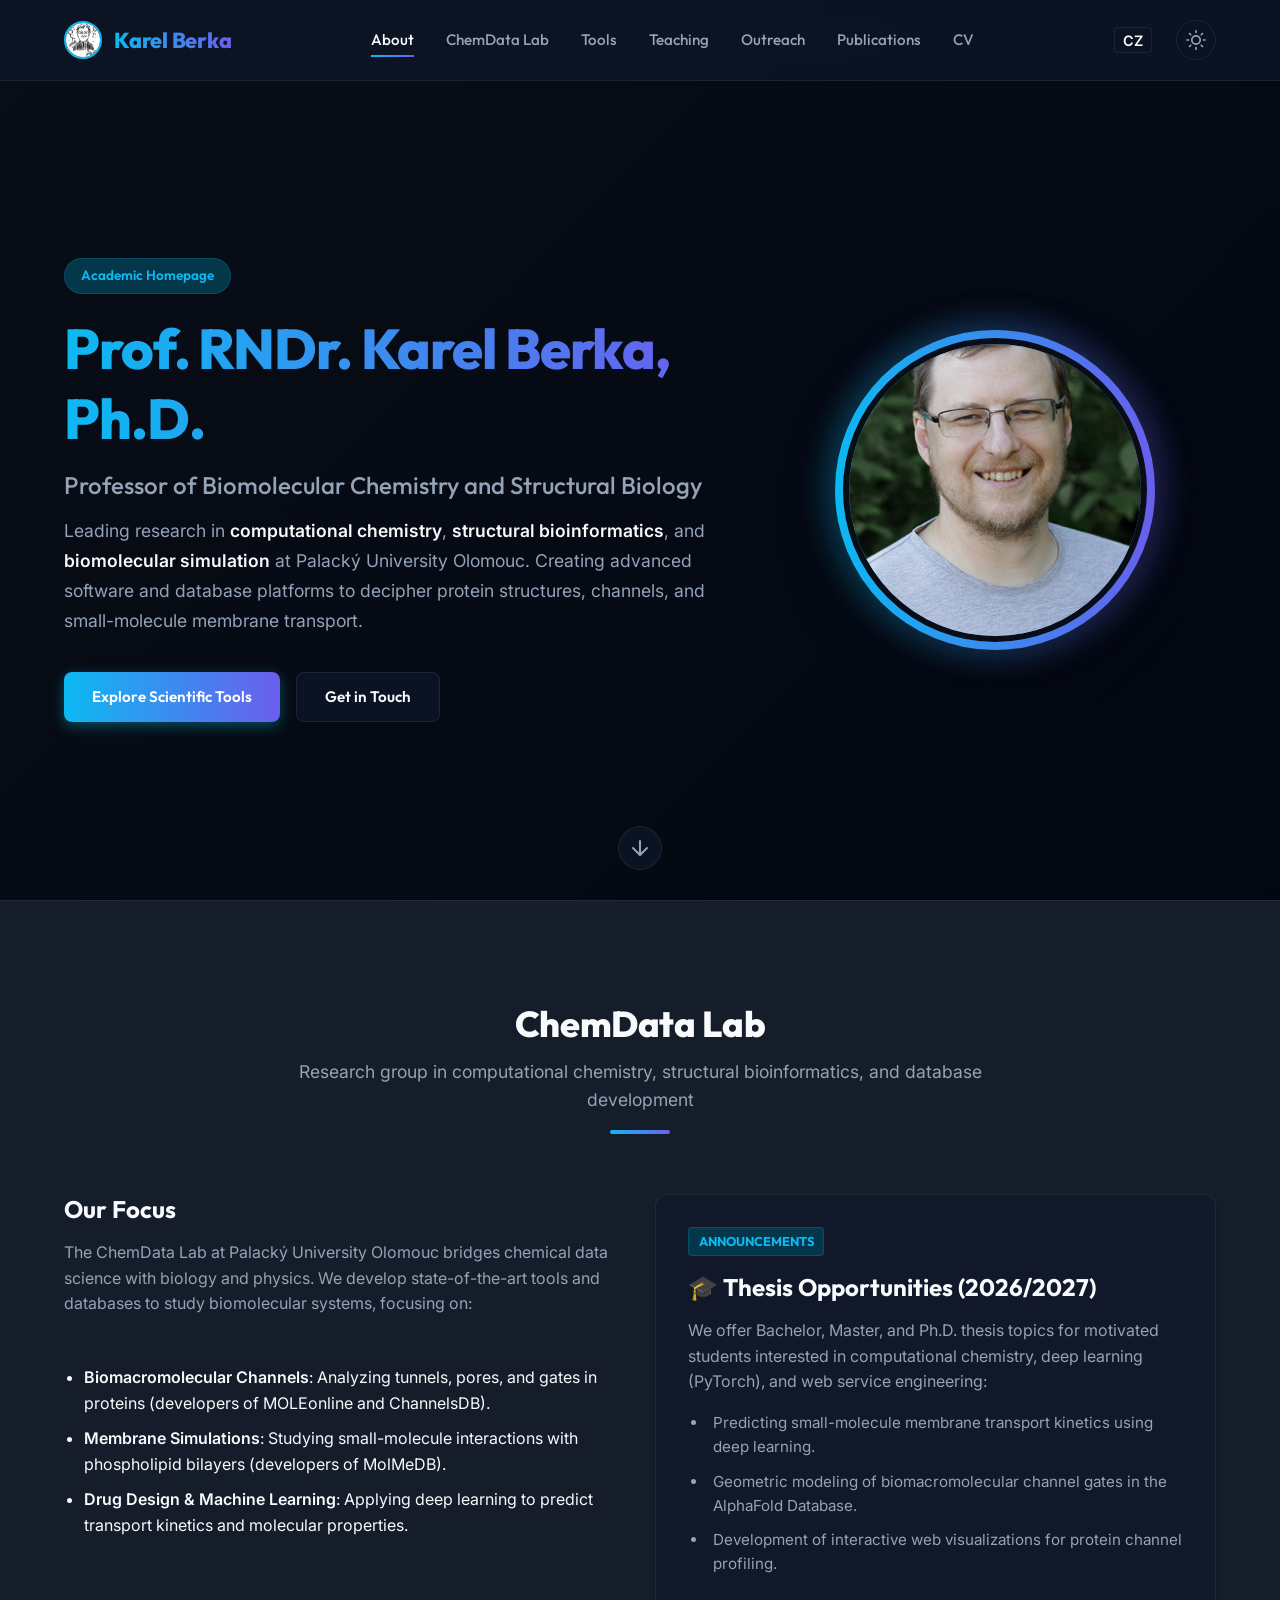
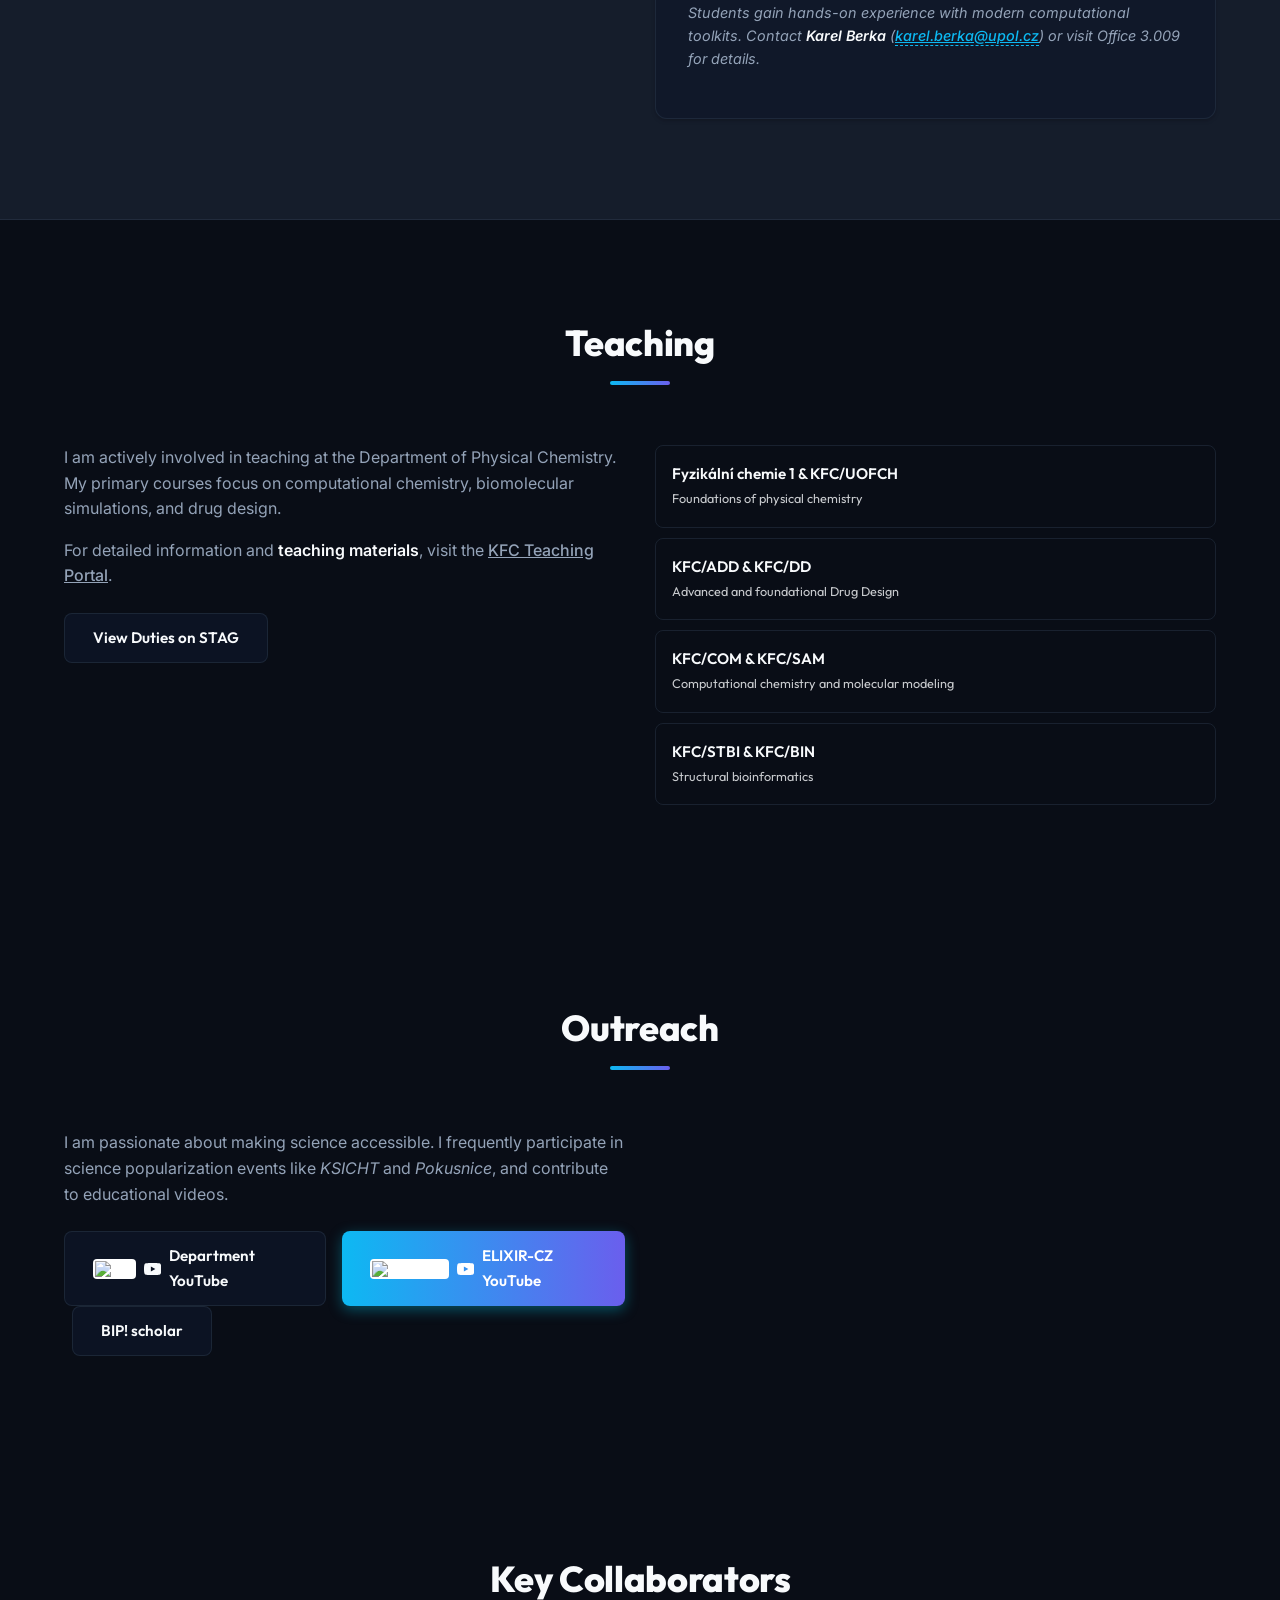
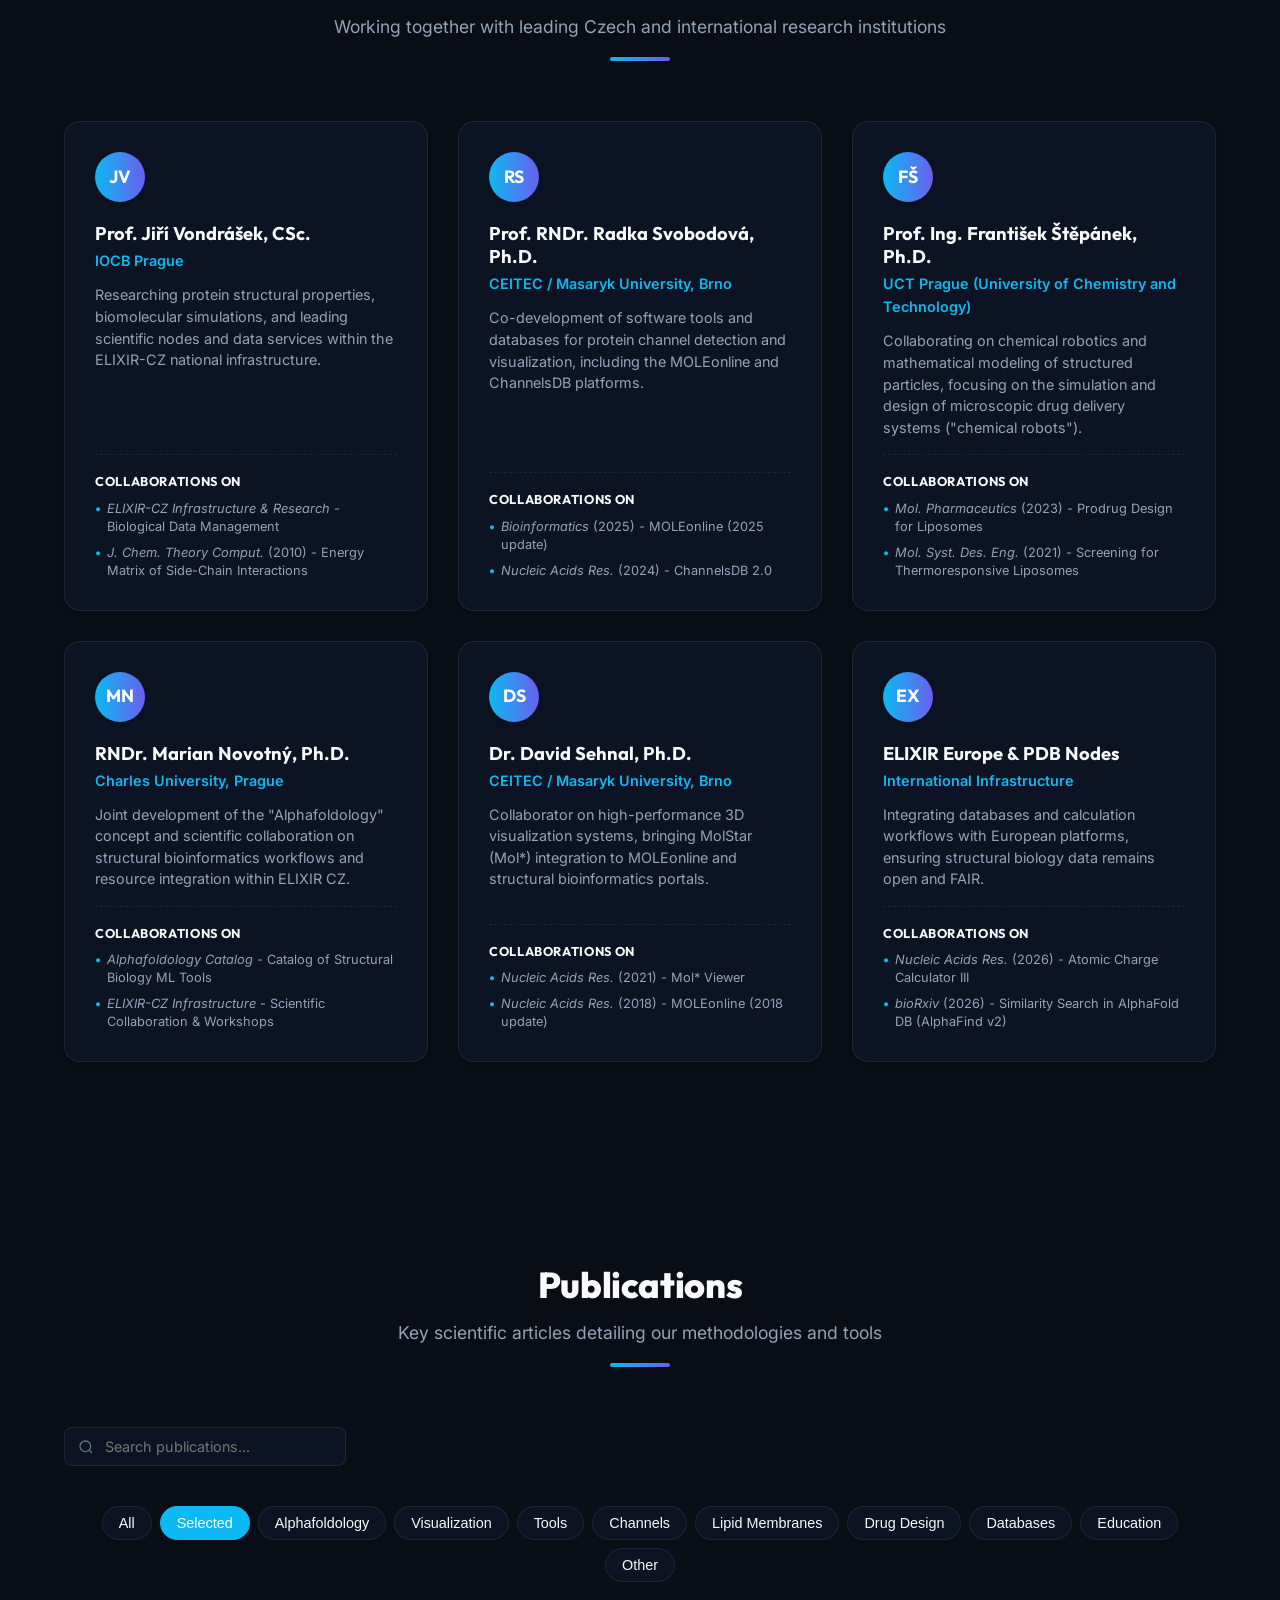
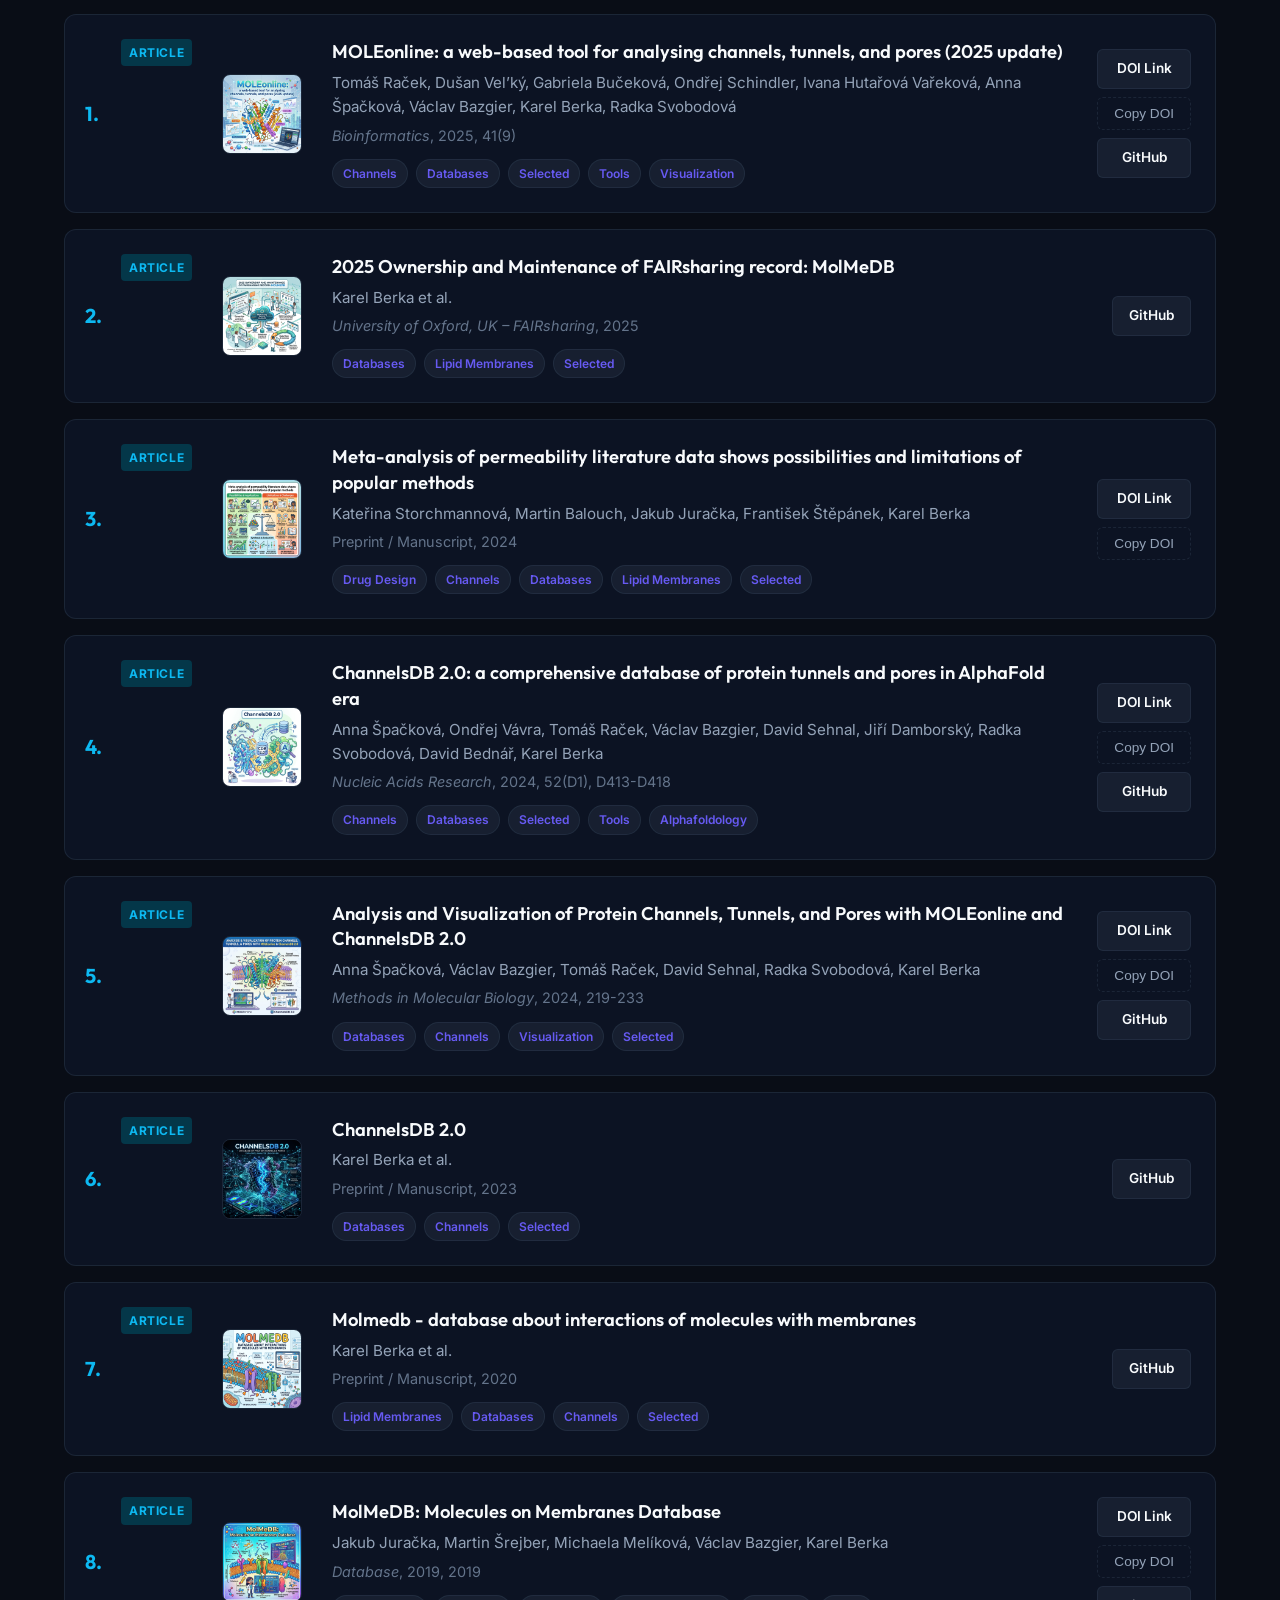
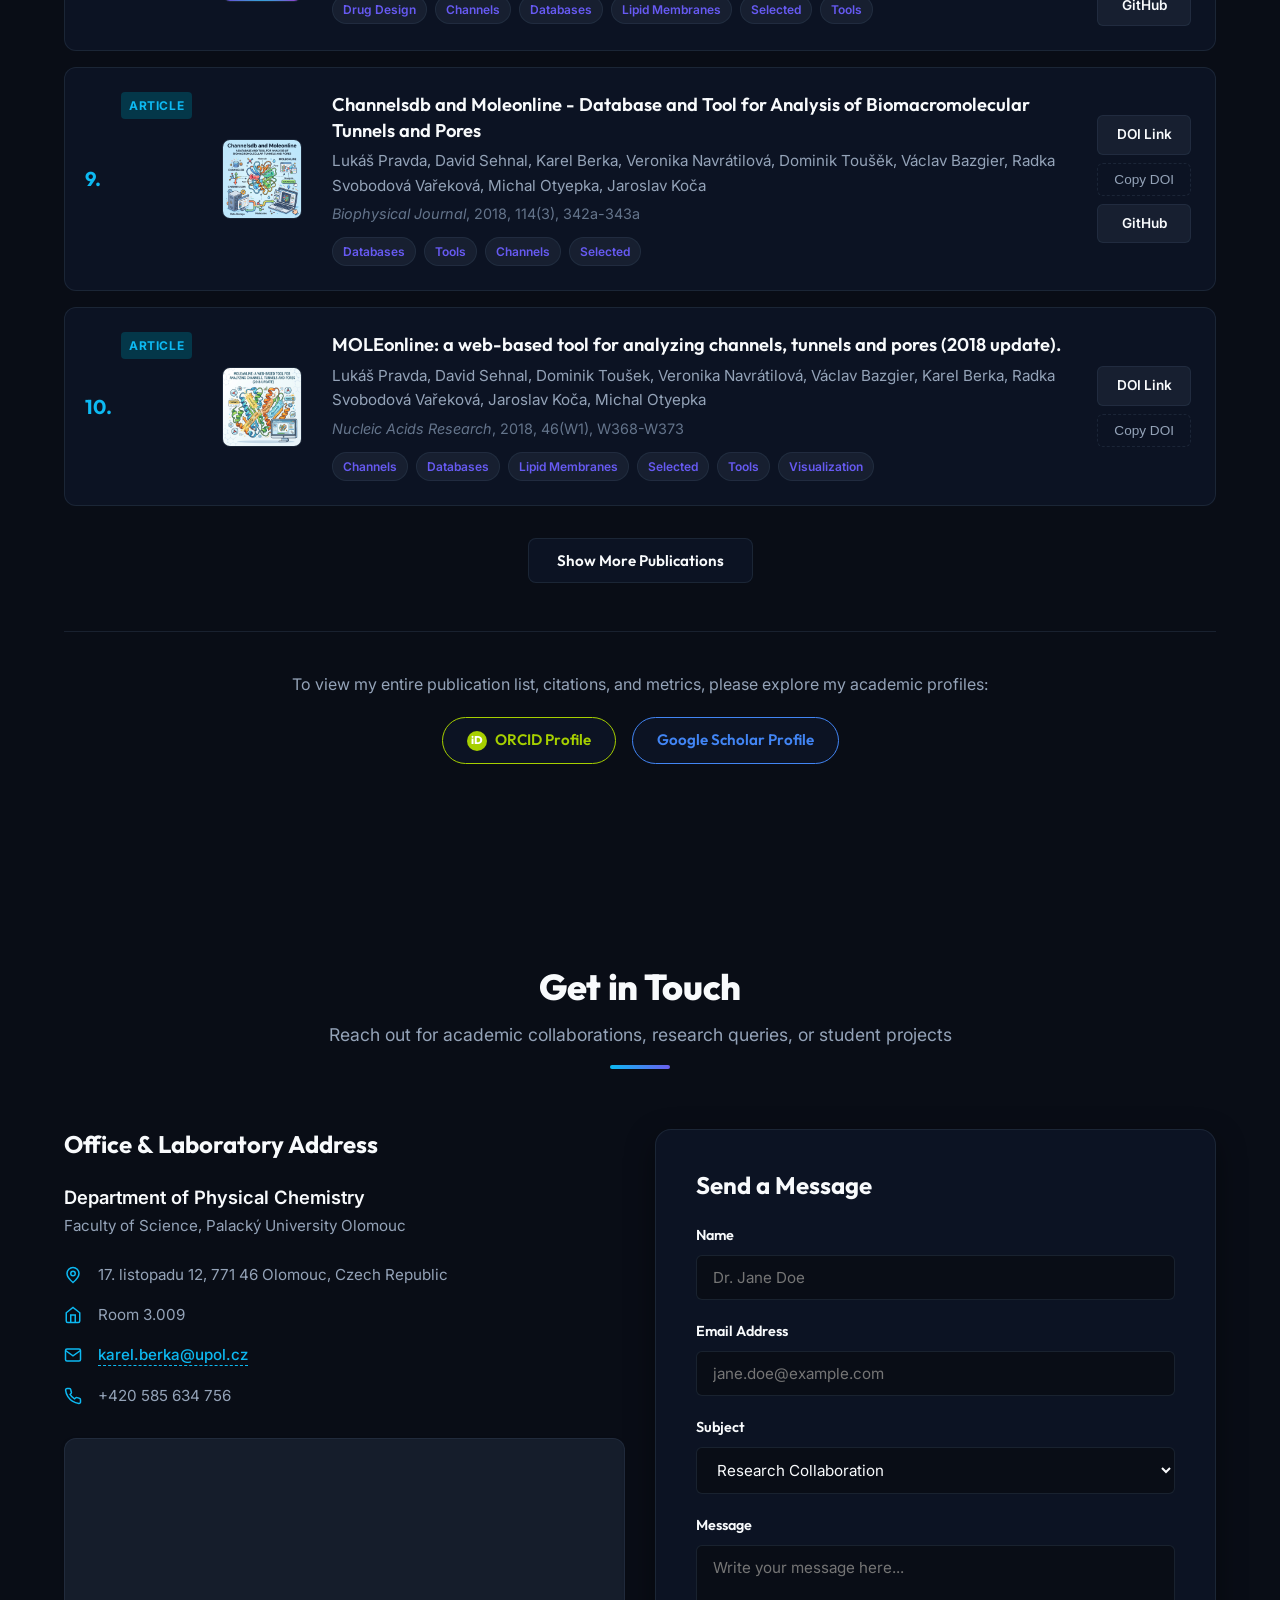
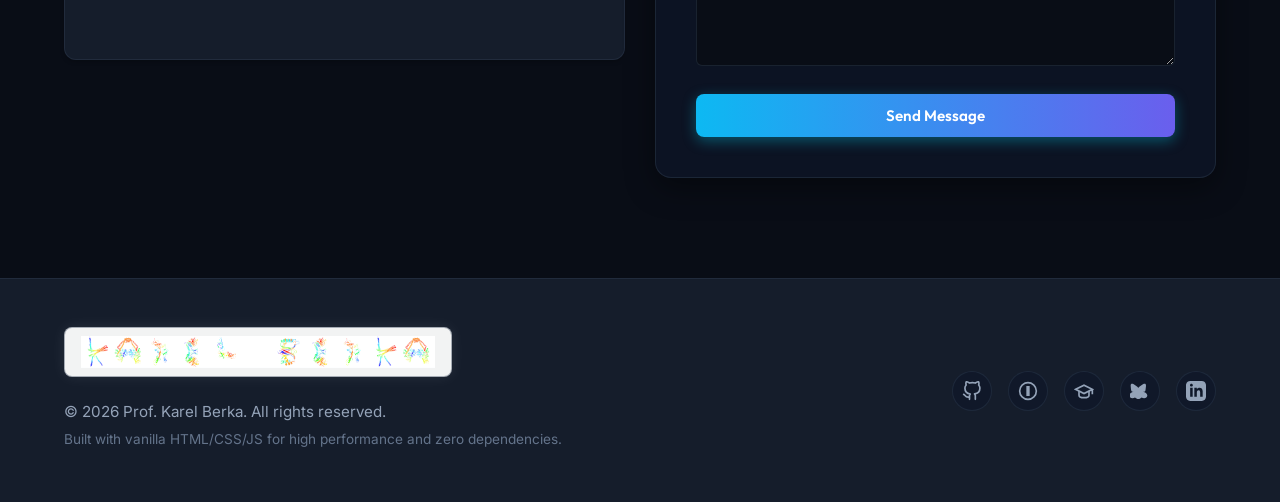
==== commit 4341e501: "Add CV link to navigation menu" ====
--- a/index.html
+++ b/index.html
@@ -51,6 +51,7 @@
                     <li><a href="#teaching" class="nav-link"><span class="lang-en">Teaching</span><span class="lang-cs" style="display: none;">Výuka</span></a></li>
                     <li><a href="#outreach" class="nav-link"><span class="lang-en">Outreach</span><span class="lang-cs" style="display: none;">Popularizace</span></a></li>
                     <li><a href="#publications" class="nav-link"><span class="lang-en">Publications</span><span class="lang-cs" style="display: none;">Publikace</span></a></li>
+                    <li><a href="cv.html" class="nav-link"><span class="lang-en">CV</span><span class="lang-cs" style="display: none;">Životopis</span></a></li>
                 </ul>
             </nav>
 
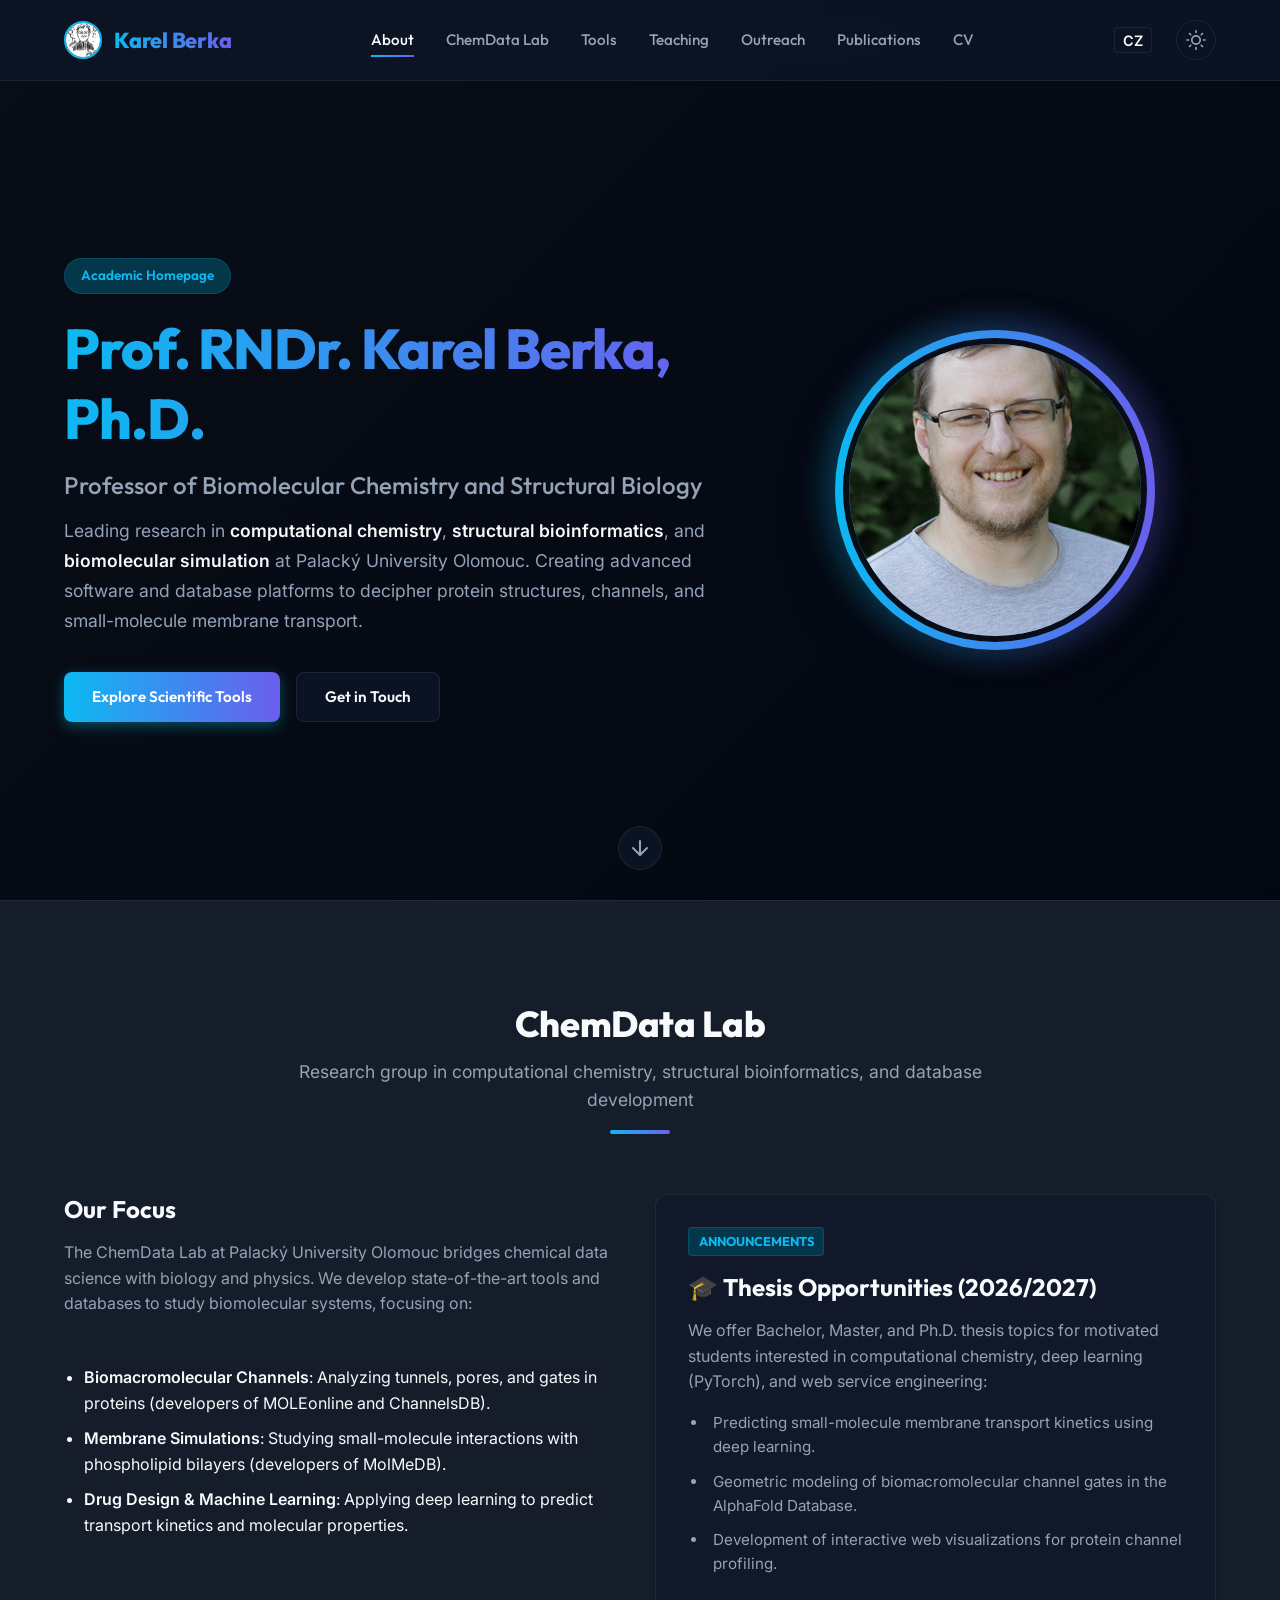
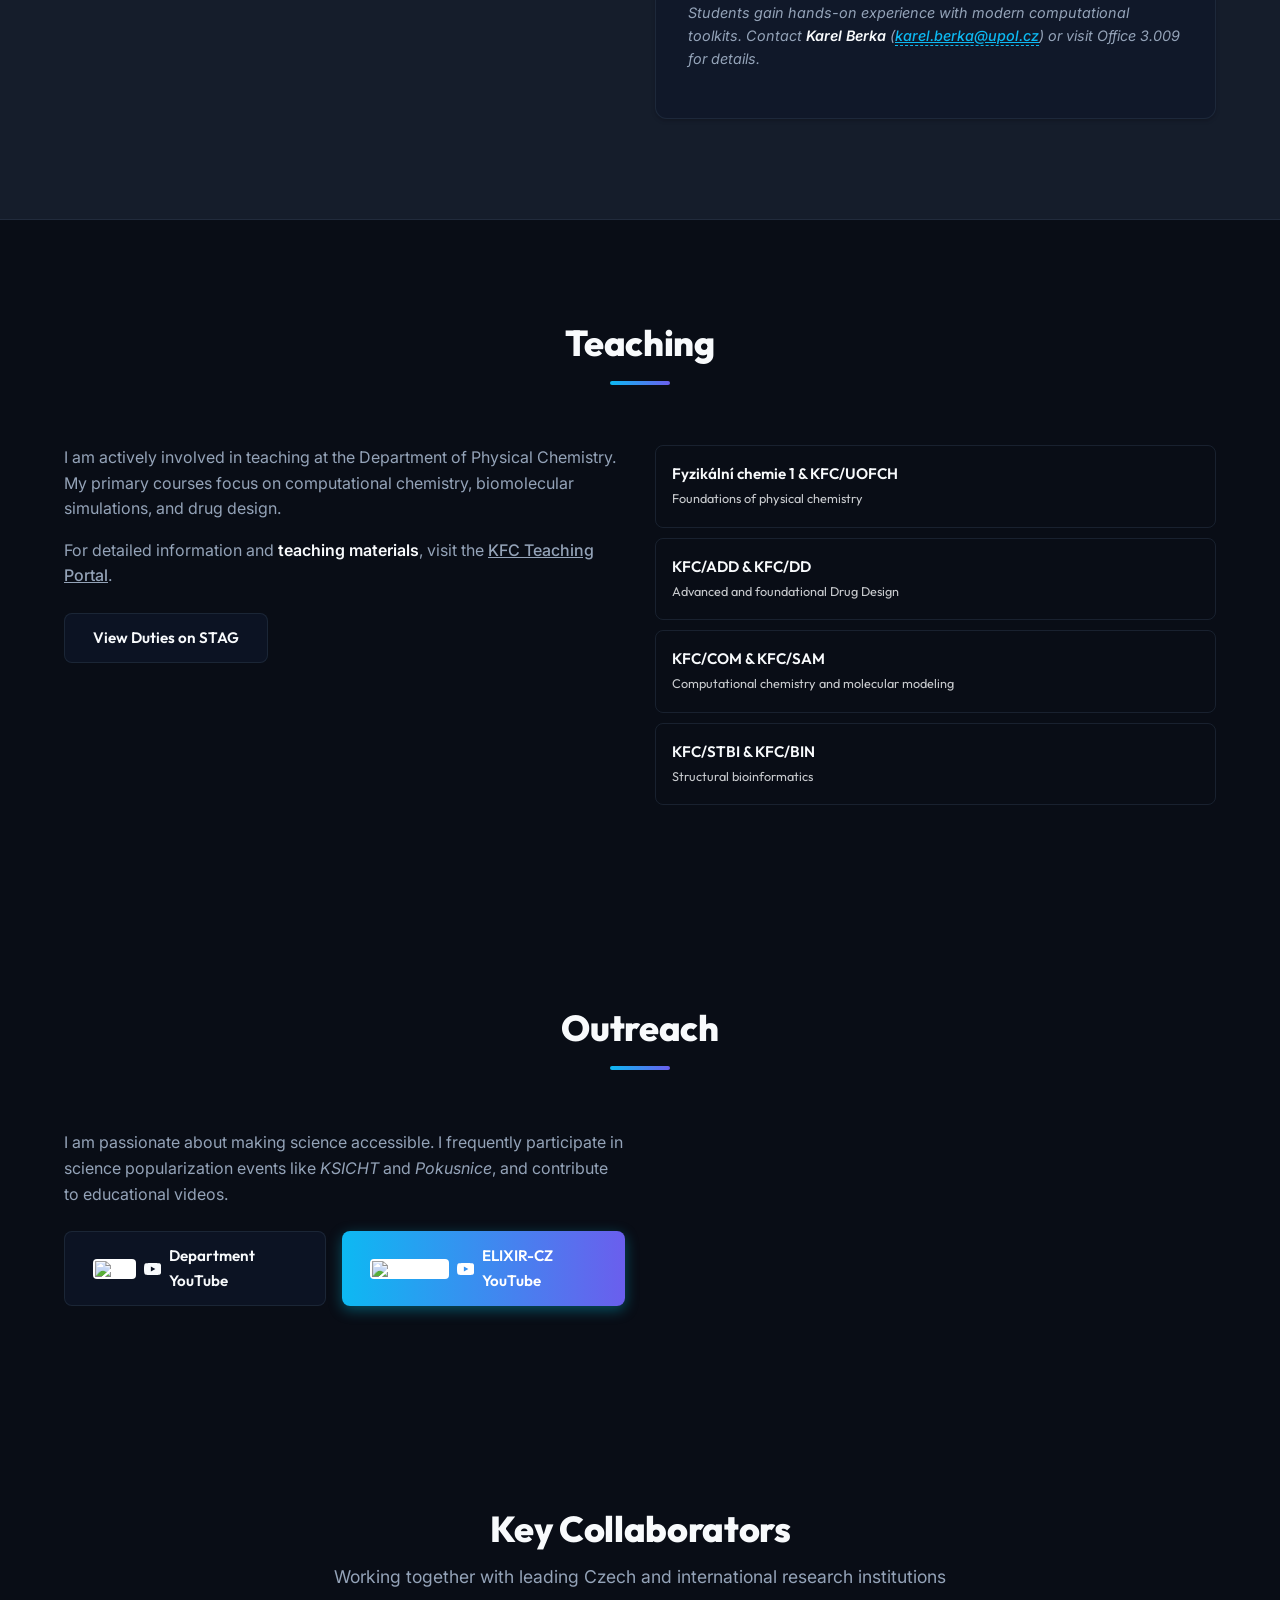
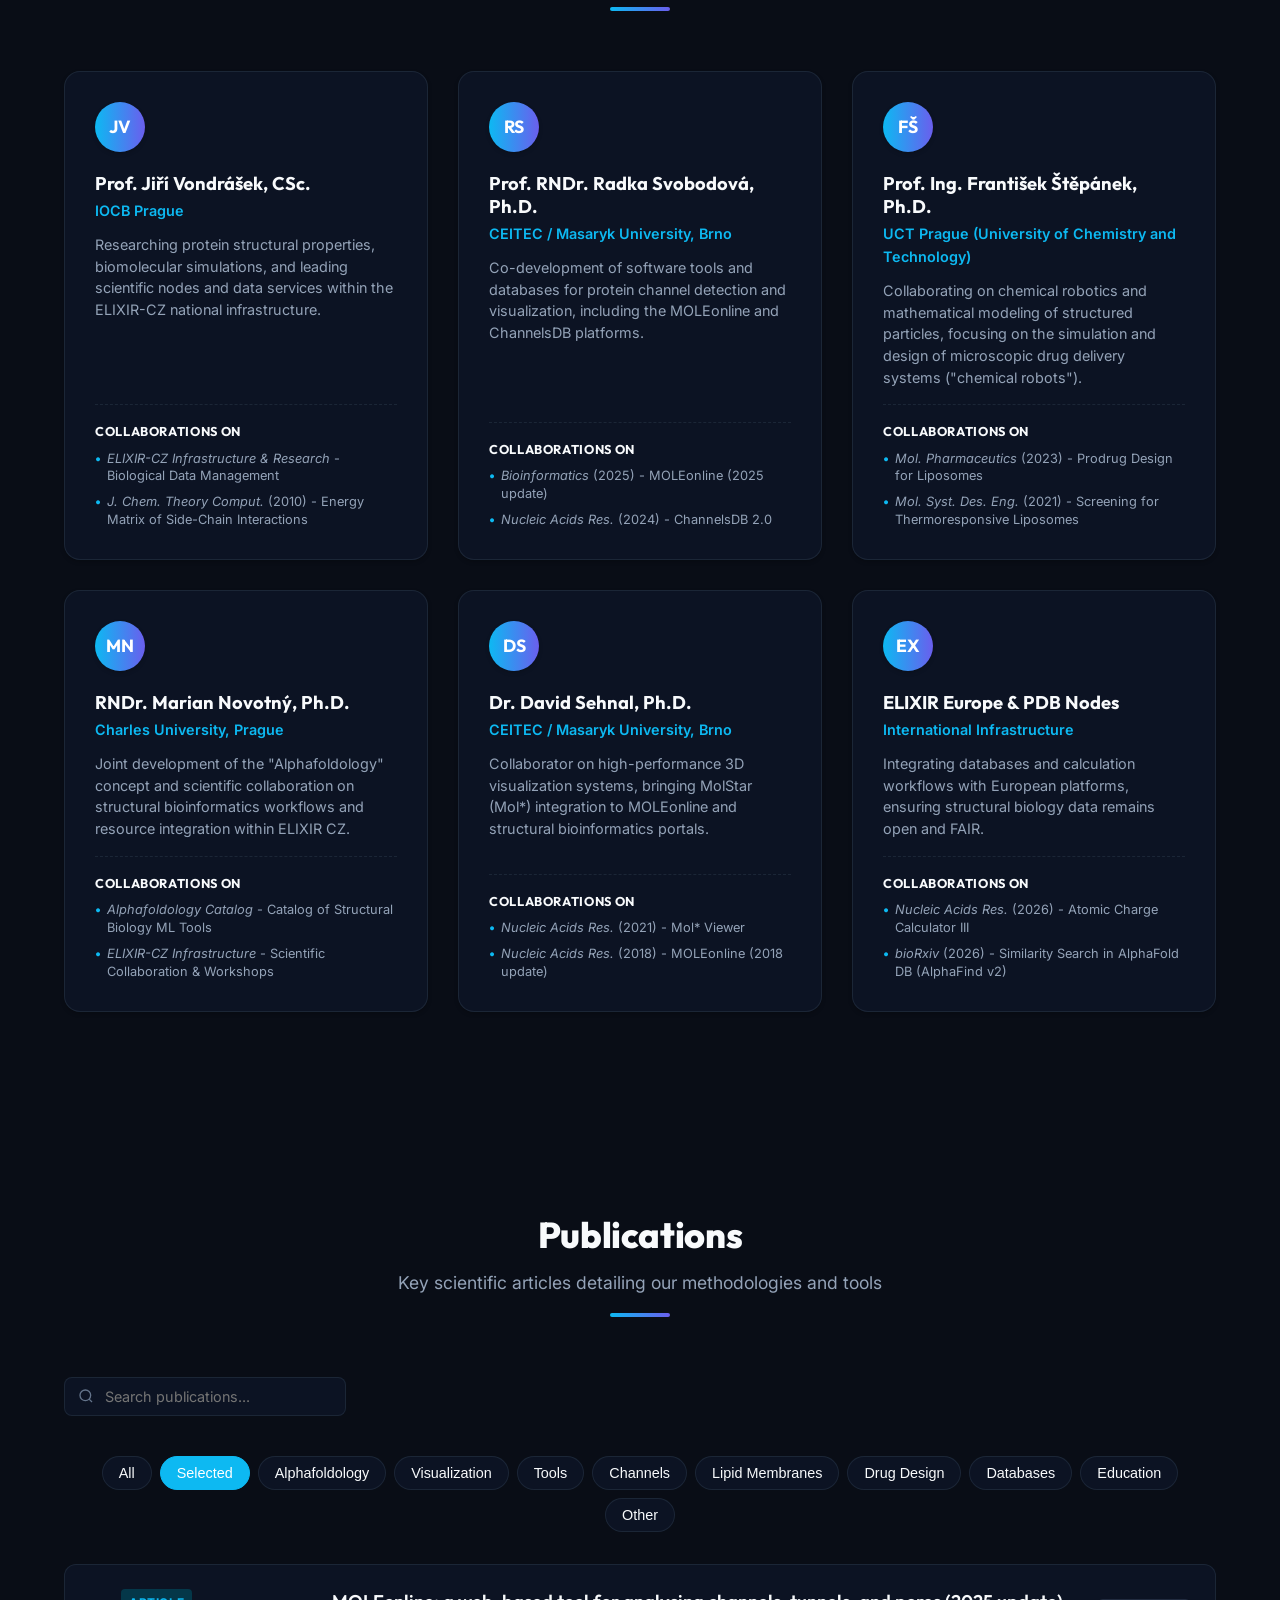
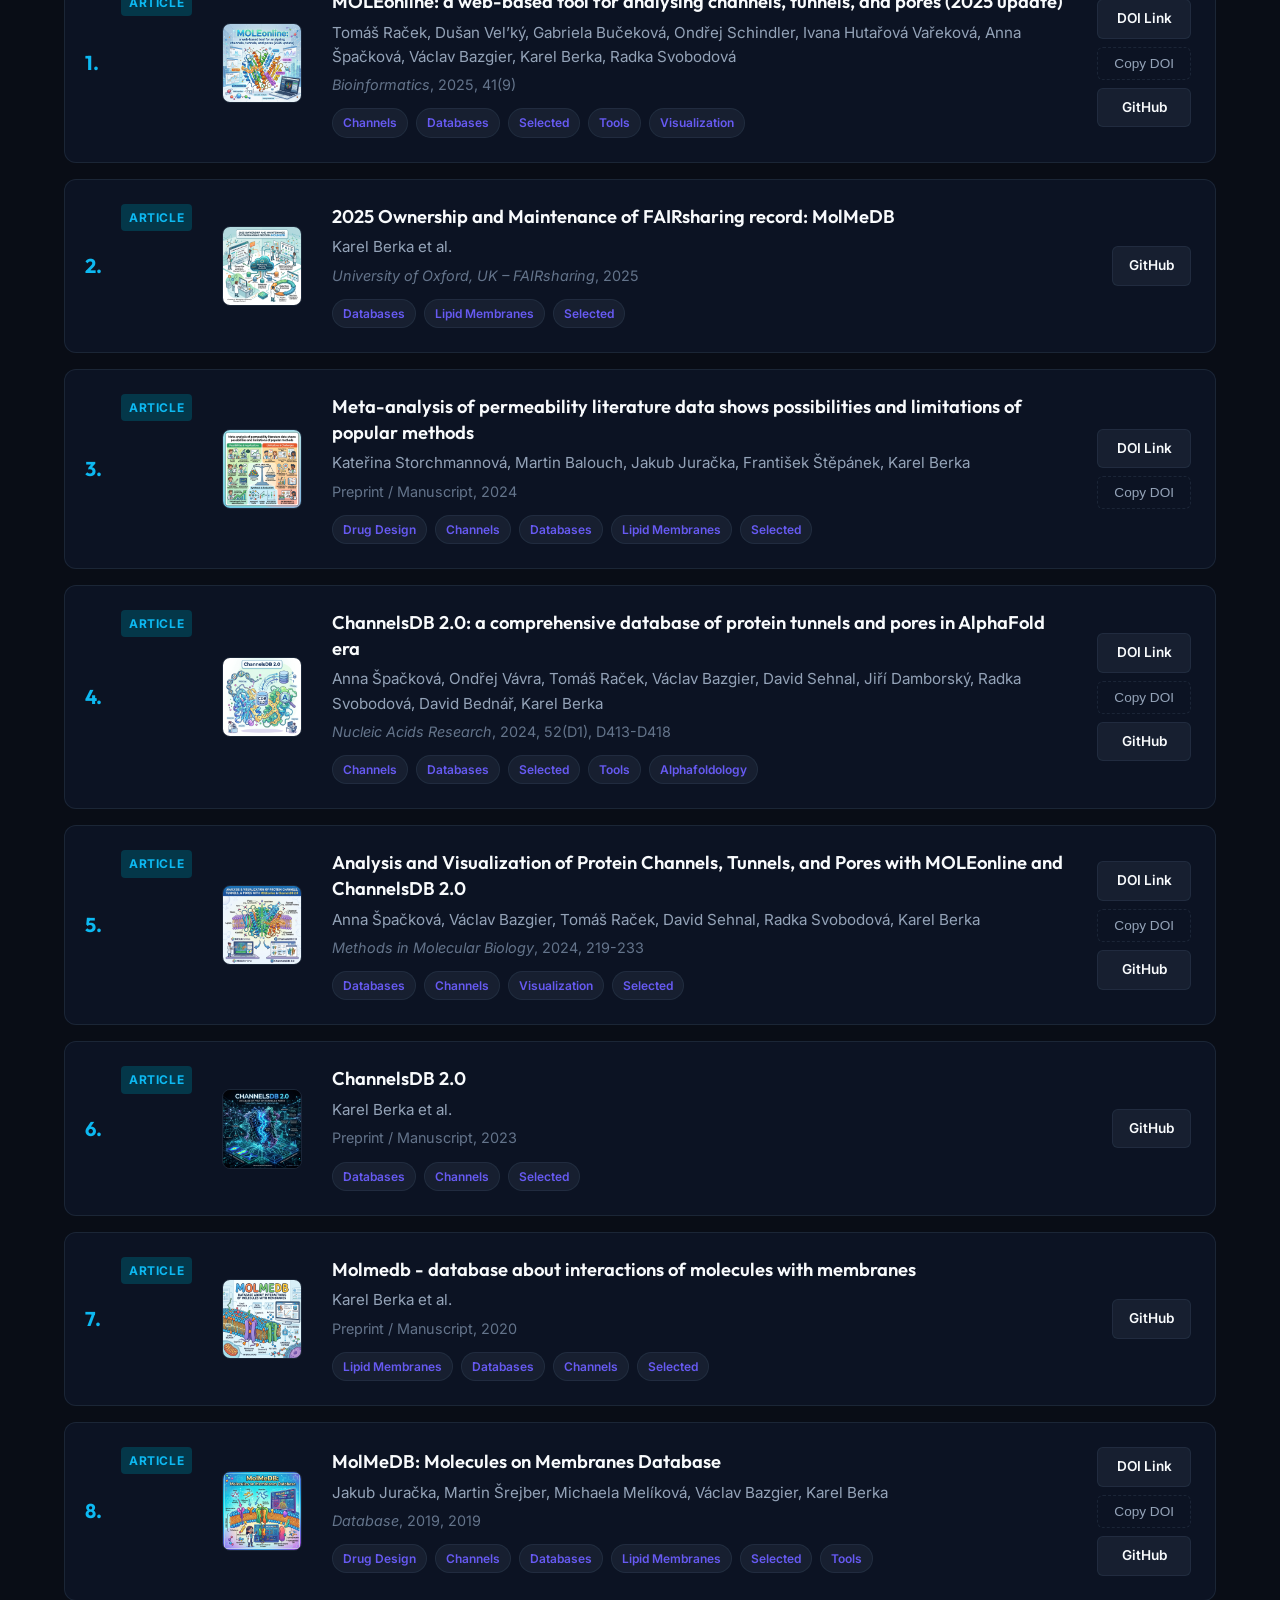
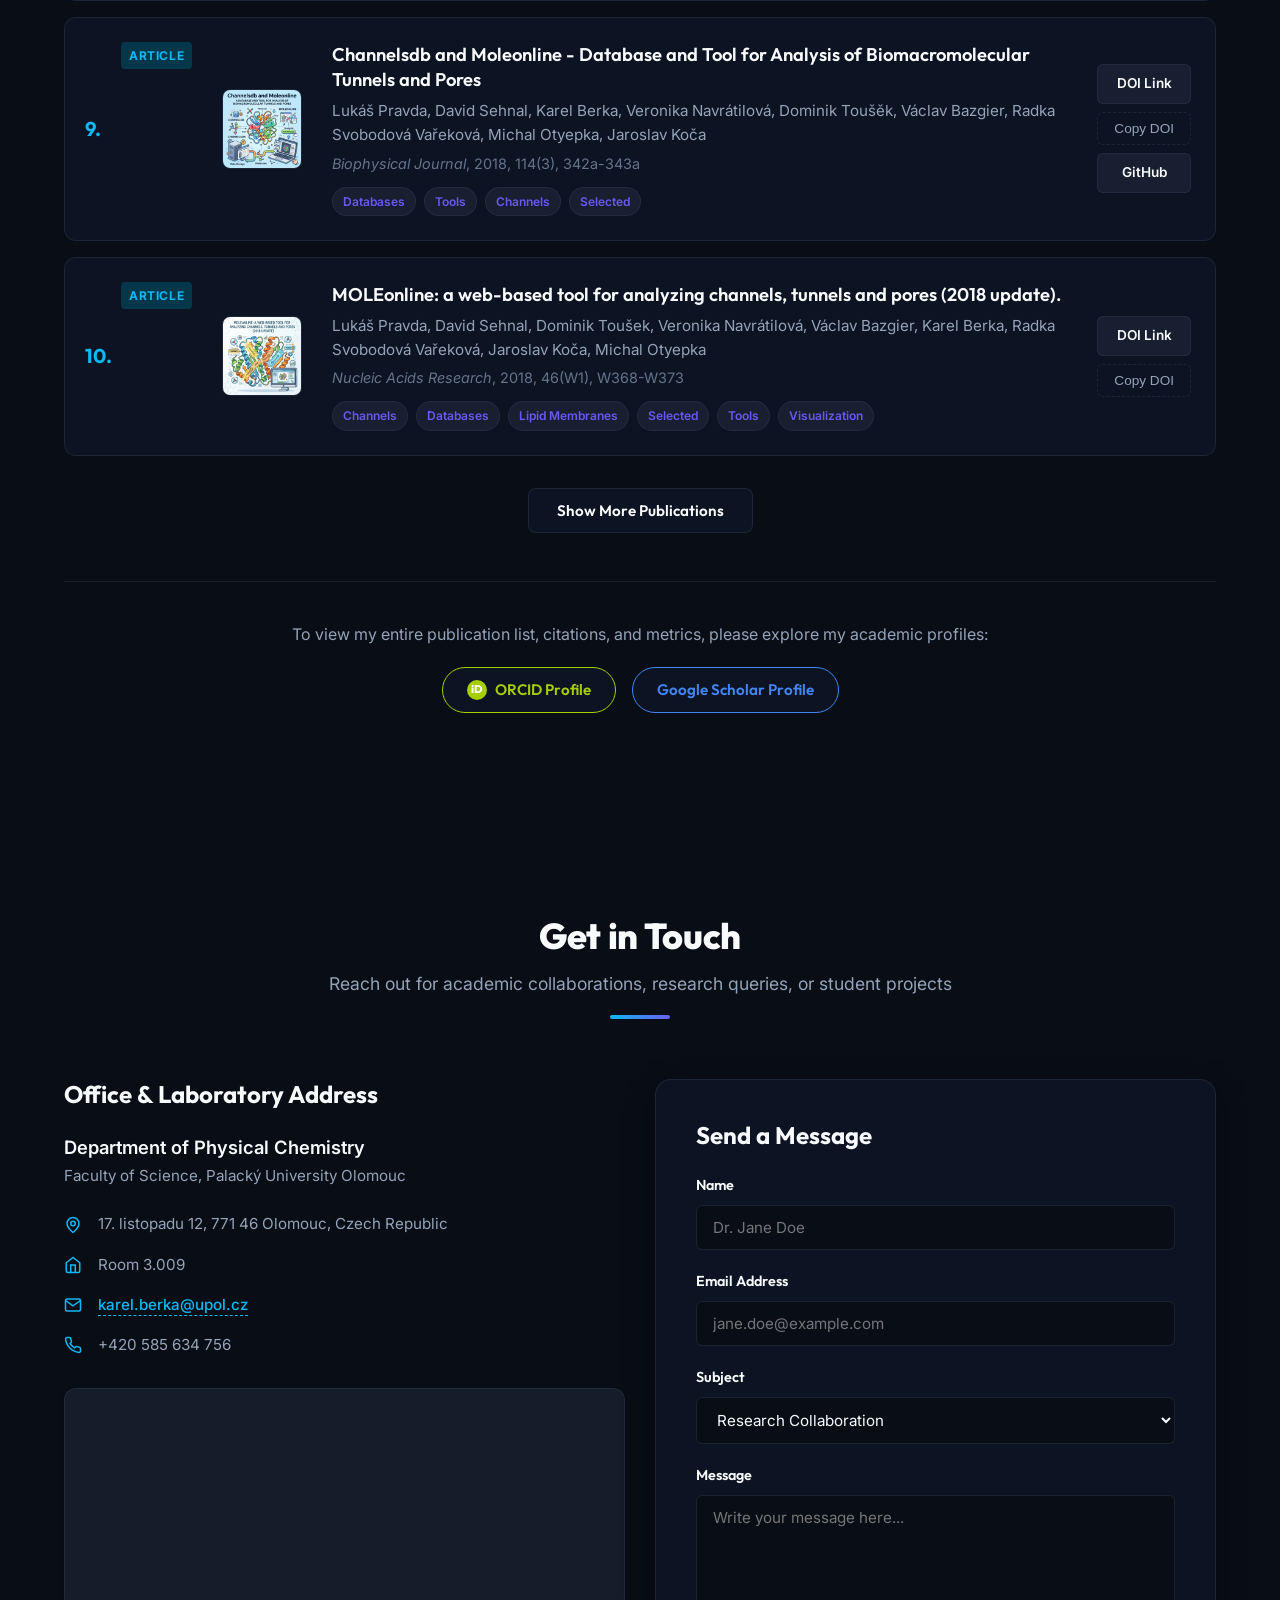
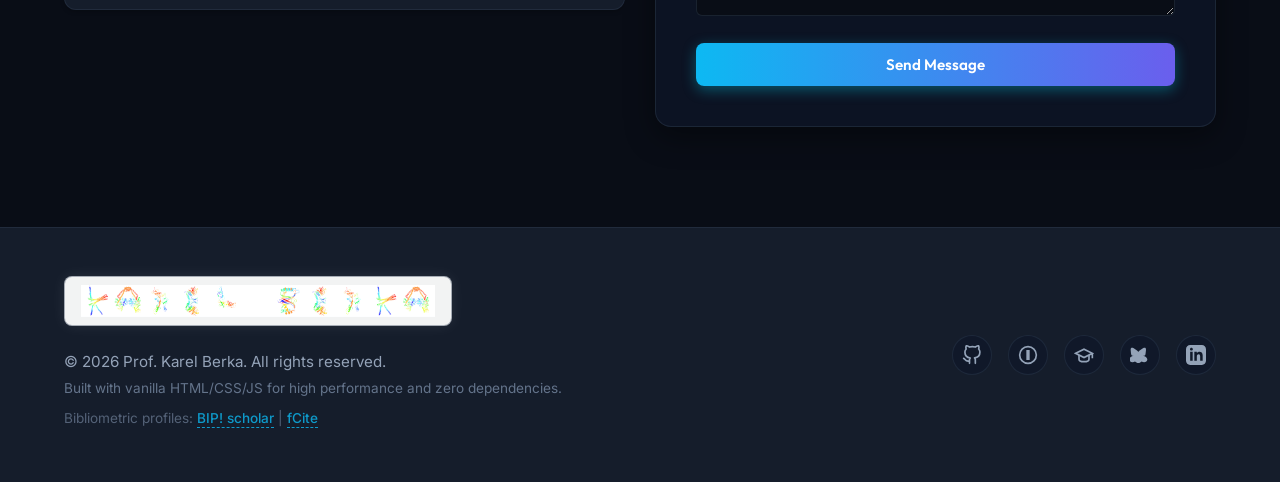
==== commit 2197df08: "Move BIP scholar to the footnote and add fCite link with ORCID ID" ====
--- a/index.html
+++ b/index.html
@@ -309,11 +309,7 @@
                                 <span class="lang-cs" style="display: none;">YouTube ELIXIR-CZ</span>
                             </a>
                         </div>
-                    <a href="https://bip.imsi.athenarc.gr/scholar/profile/0000-0001-9472-2589" target="_blank" class="btn btn-secondary" style="display: inline-flex; align-items: center; gap: 8px; margin-left: 8px;">
-    <span class="lang-en">BIP! scholar</span>
-    <span class="lang-cs" style="display: none;">BIP! scholar</span>
-</a>
-</div>
+                    </div>
                 </div>
             </div>
         </section>
@@ -2764,6 +2760,10 @@
                     <span class="lang-en">Built with vanilla HTML/CSS/JS for high performance and zero dependencies.</span>
                     <span class="lang-cs" style="display: none;">Vytvořeno v čistém HTML/CSS/JS pro vysoký výkon a nulové závislosti.</span>
                 </p>
+                <p class="footer-sub" style="margin-top: 8px; font-size: 0.85rem; opacity: 0.8;">
+                    <span class="lang-en">Bibliometric profiles: <a href="https://bip.imsi.athenarc.gr/scholar/profile/0000-0001-9472-2589" target="_blank" rel="noopener" class="inline-link">BIP! scholar</a> | <a href="https://fcite.org/0000-0001-9472-2589.html" target="_blank" rel="noopener" class="inline-link">fCite</a></span>
+                    <span class="lang-cs" style="display: none;">Bibliometrické profily: <a href="https://bip.imsi.athenarc.gr/scholar/profile/0000-0001-9472-2589" target="_blank" rel="noopener" class="inline-link">BIP! scholar</a> | <a href="https://fcite.org/0000-0001-9472-2589.html" target="_blank" rel="noopener" class="inline-link">fCite</a></span>
+                </p>
             </div>
             <div class="footer-right">
                 <div class="social-links">
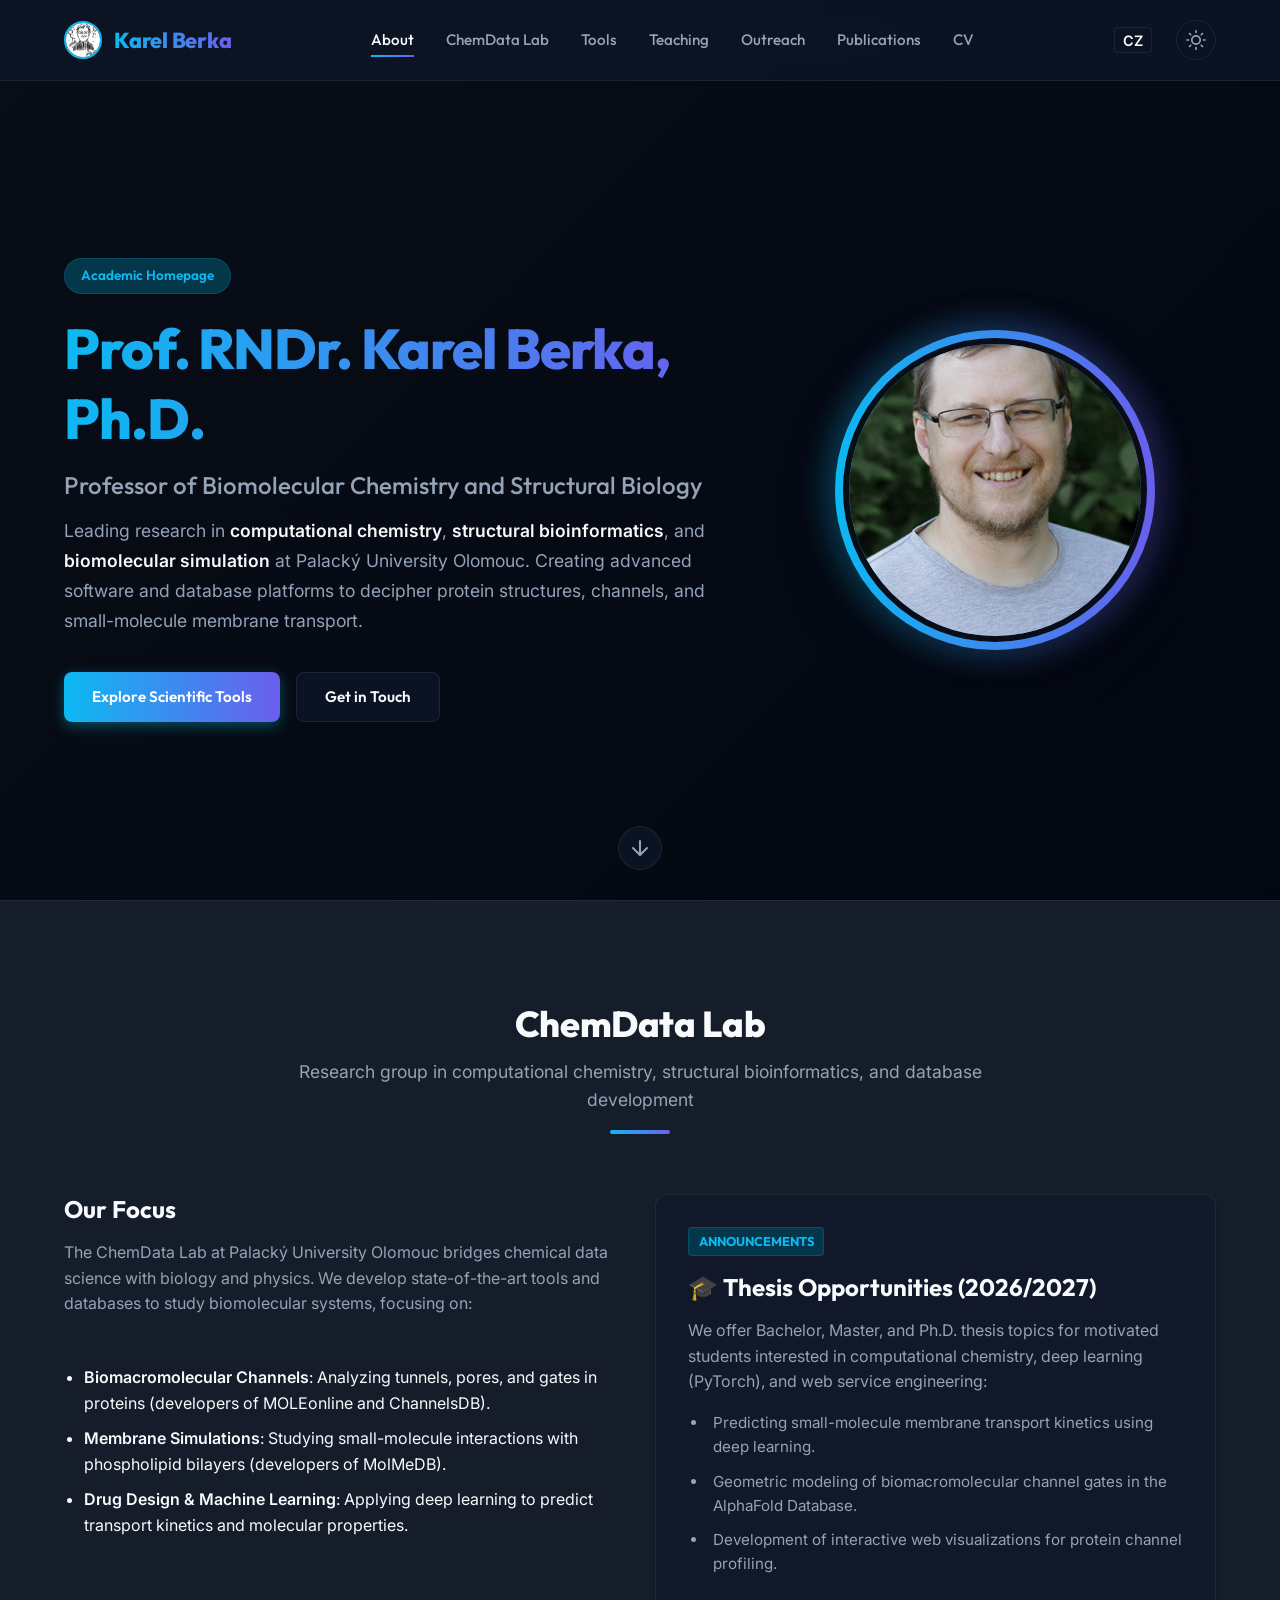
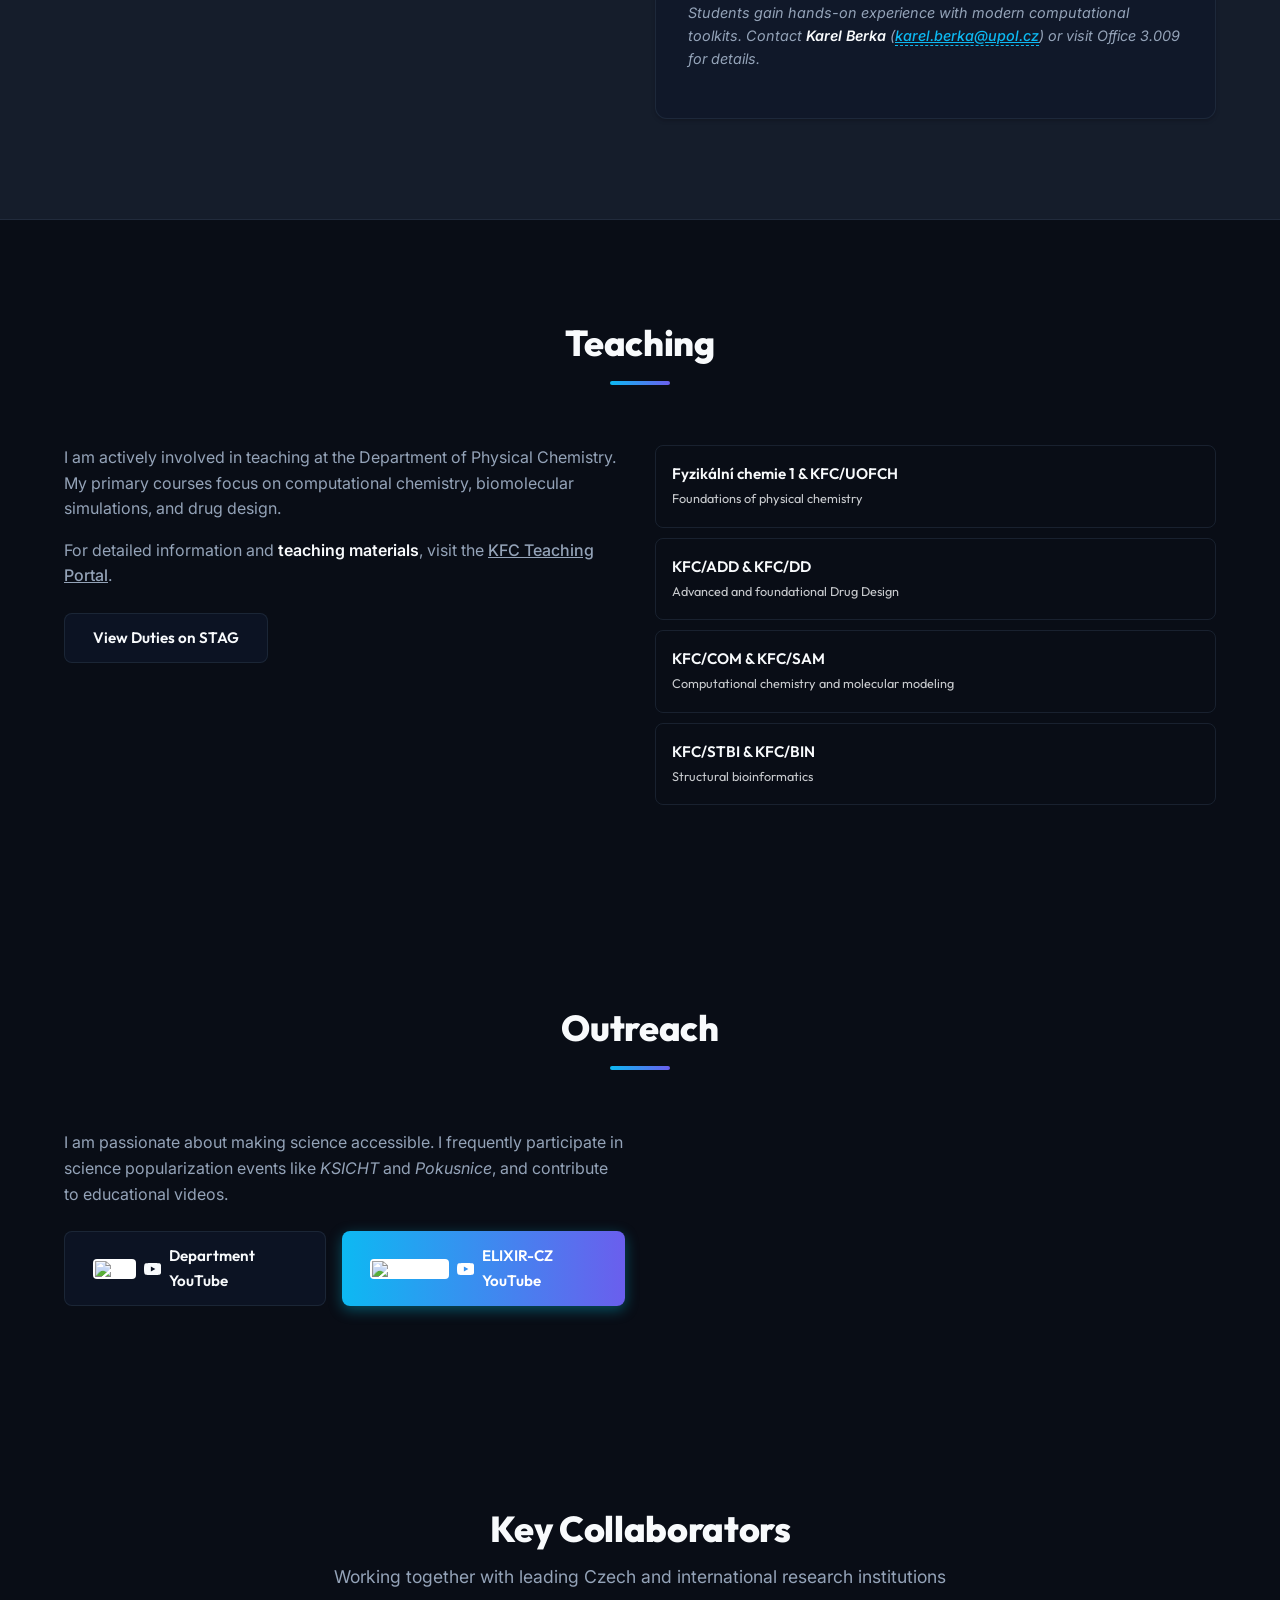
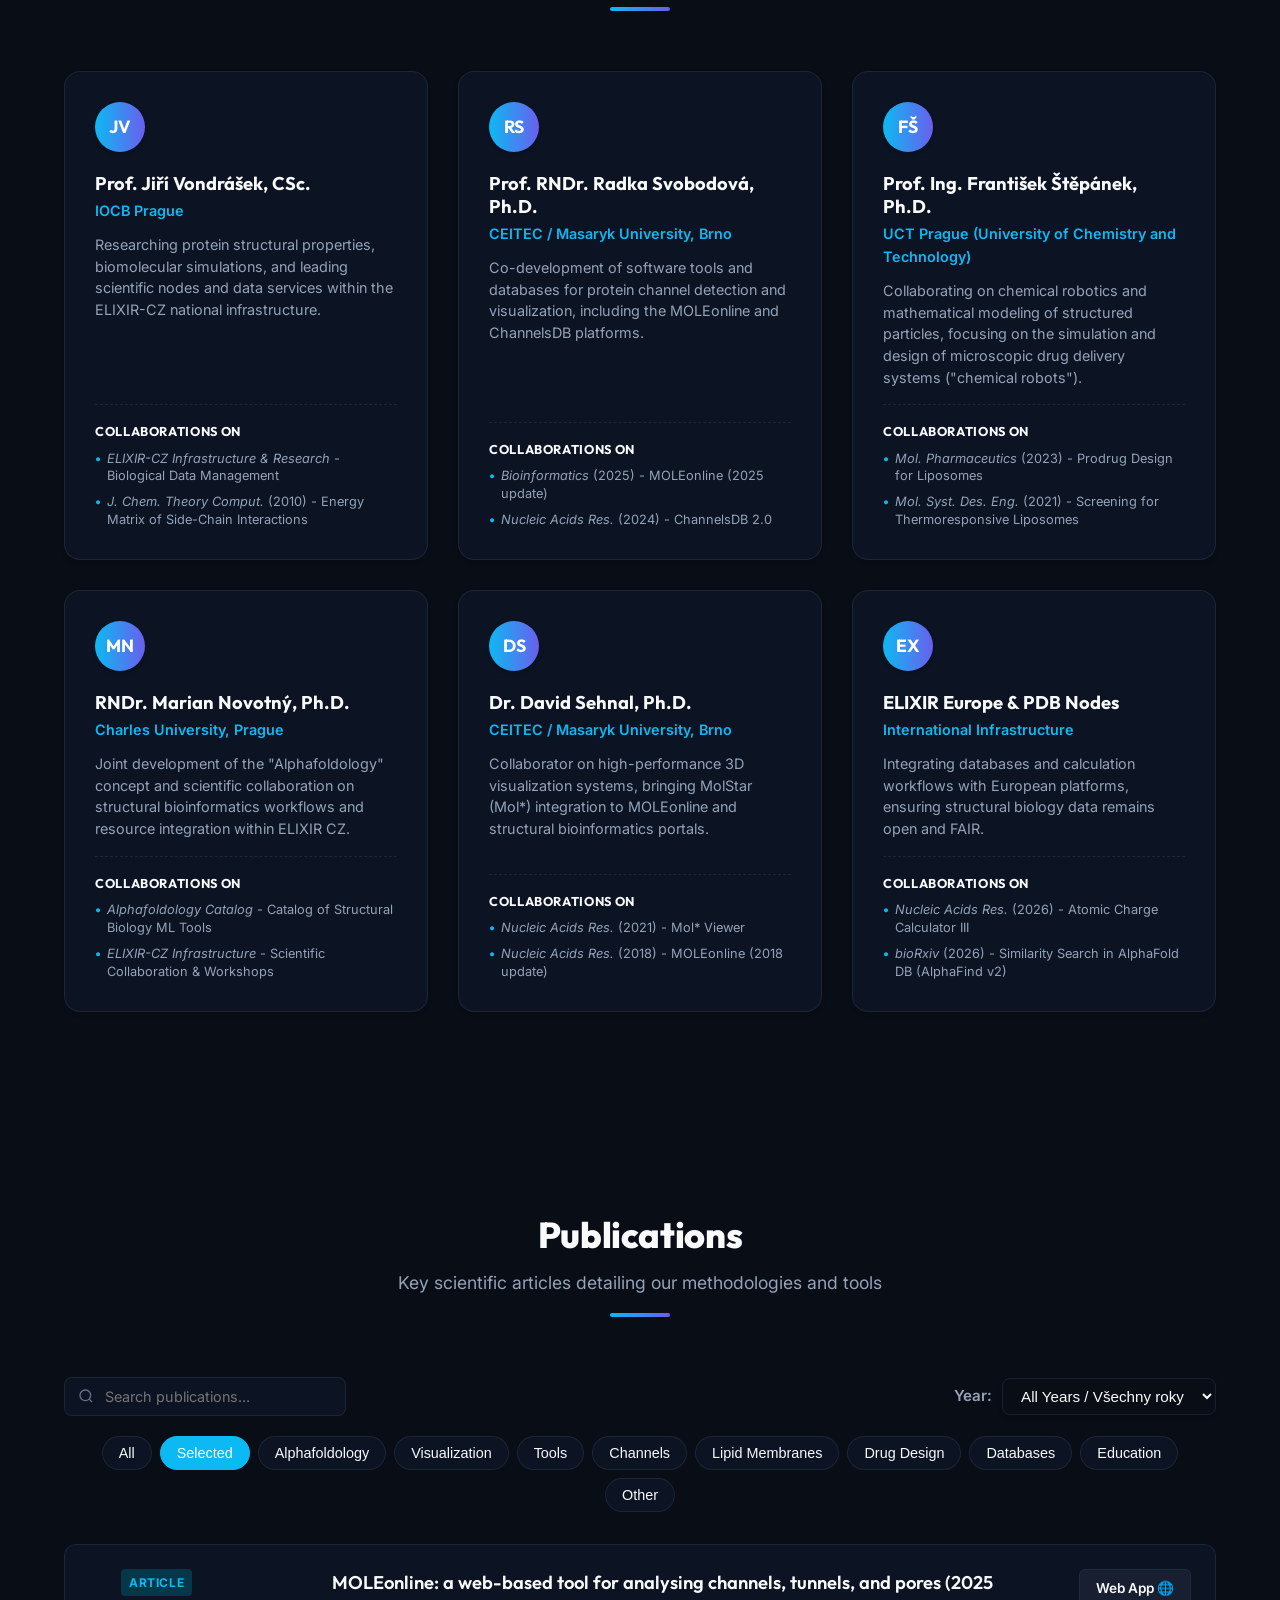
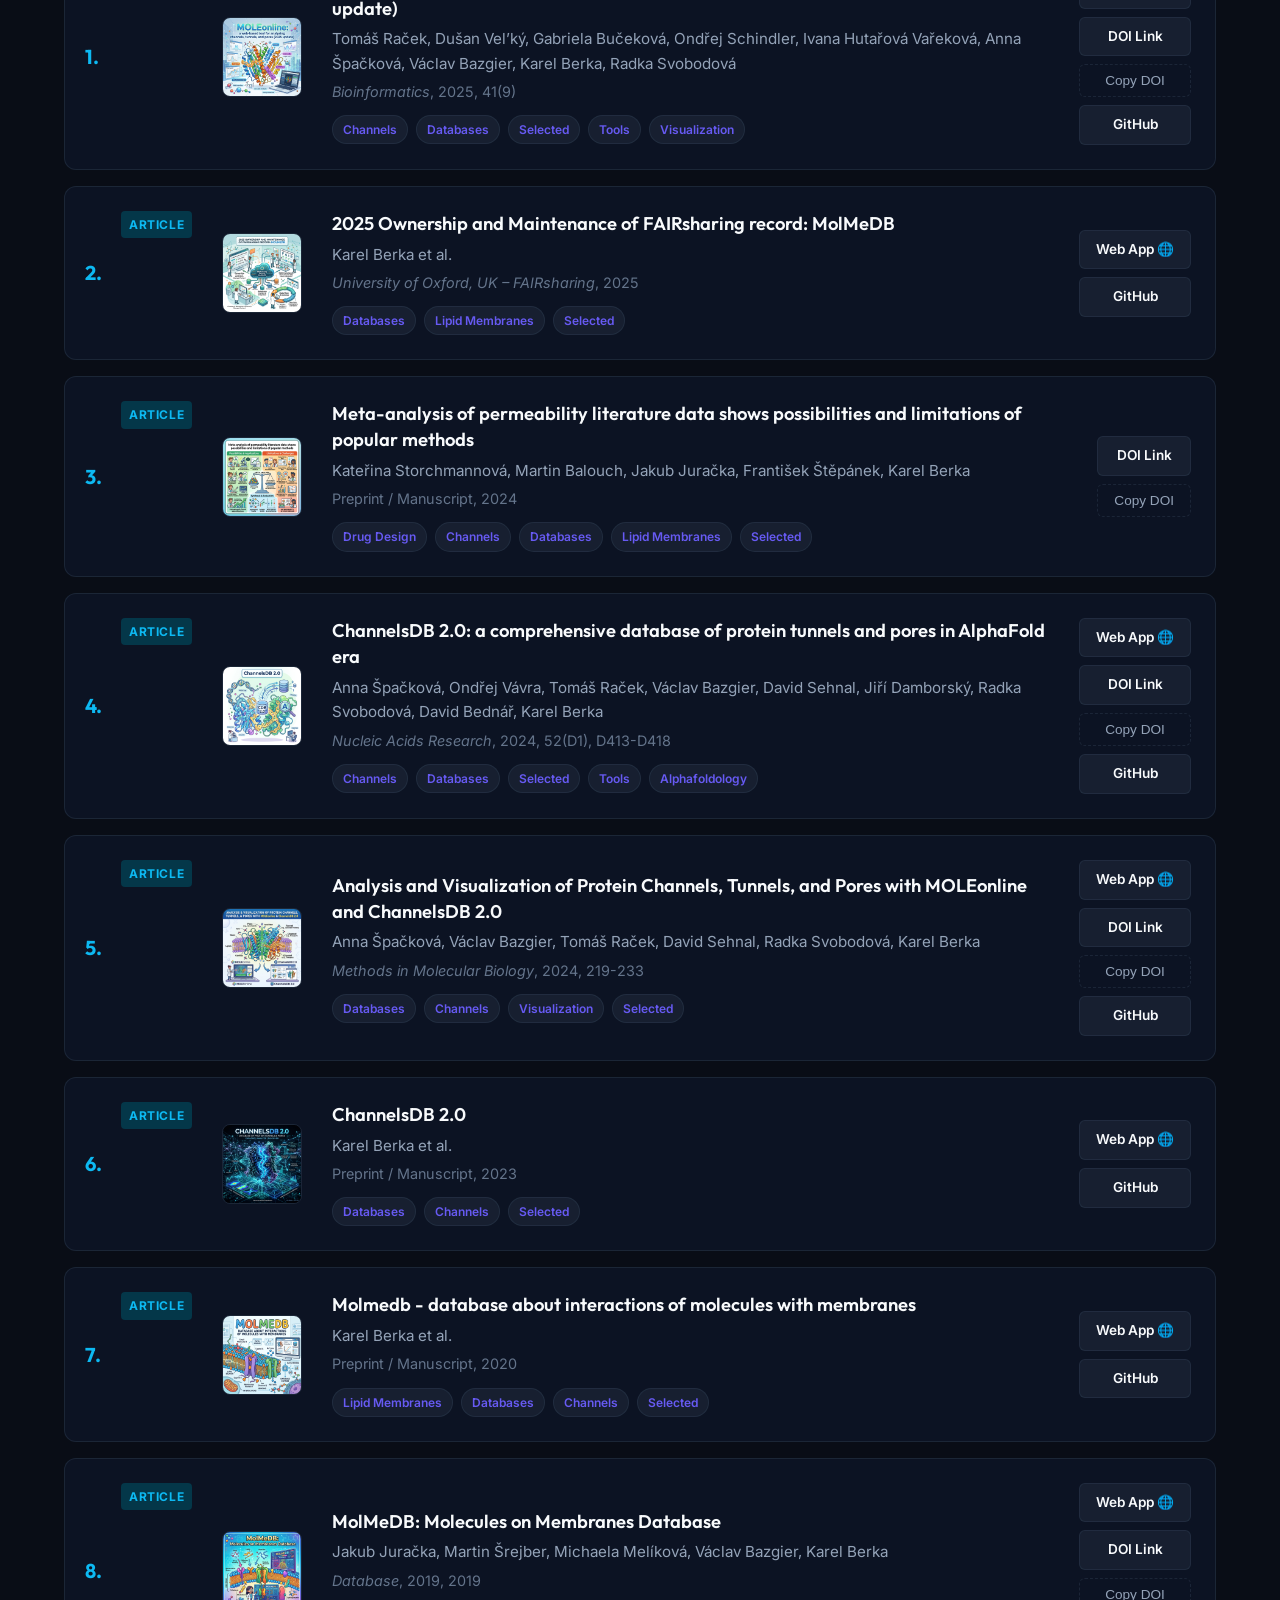
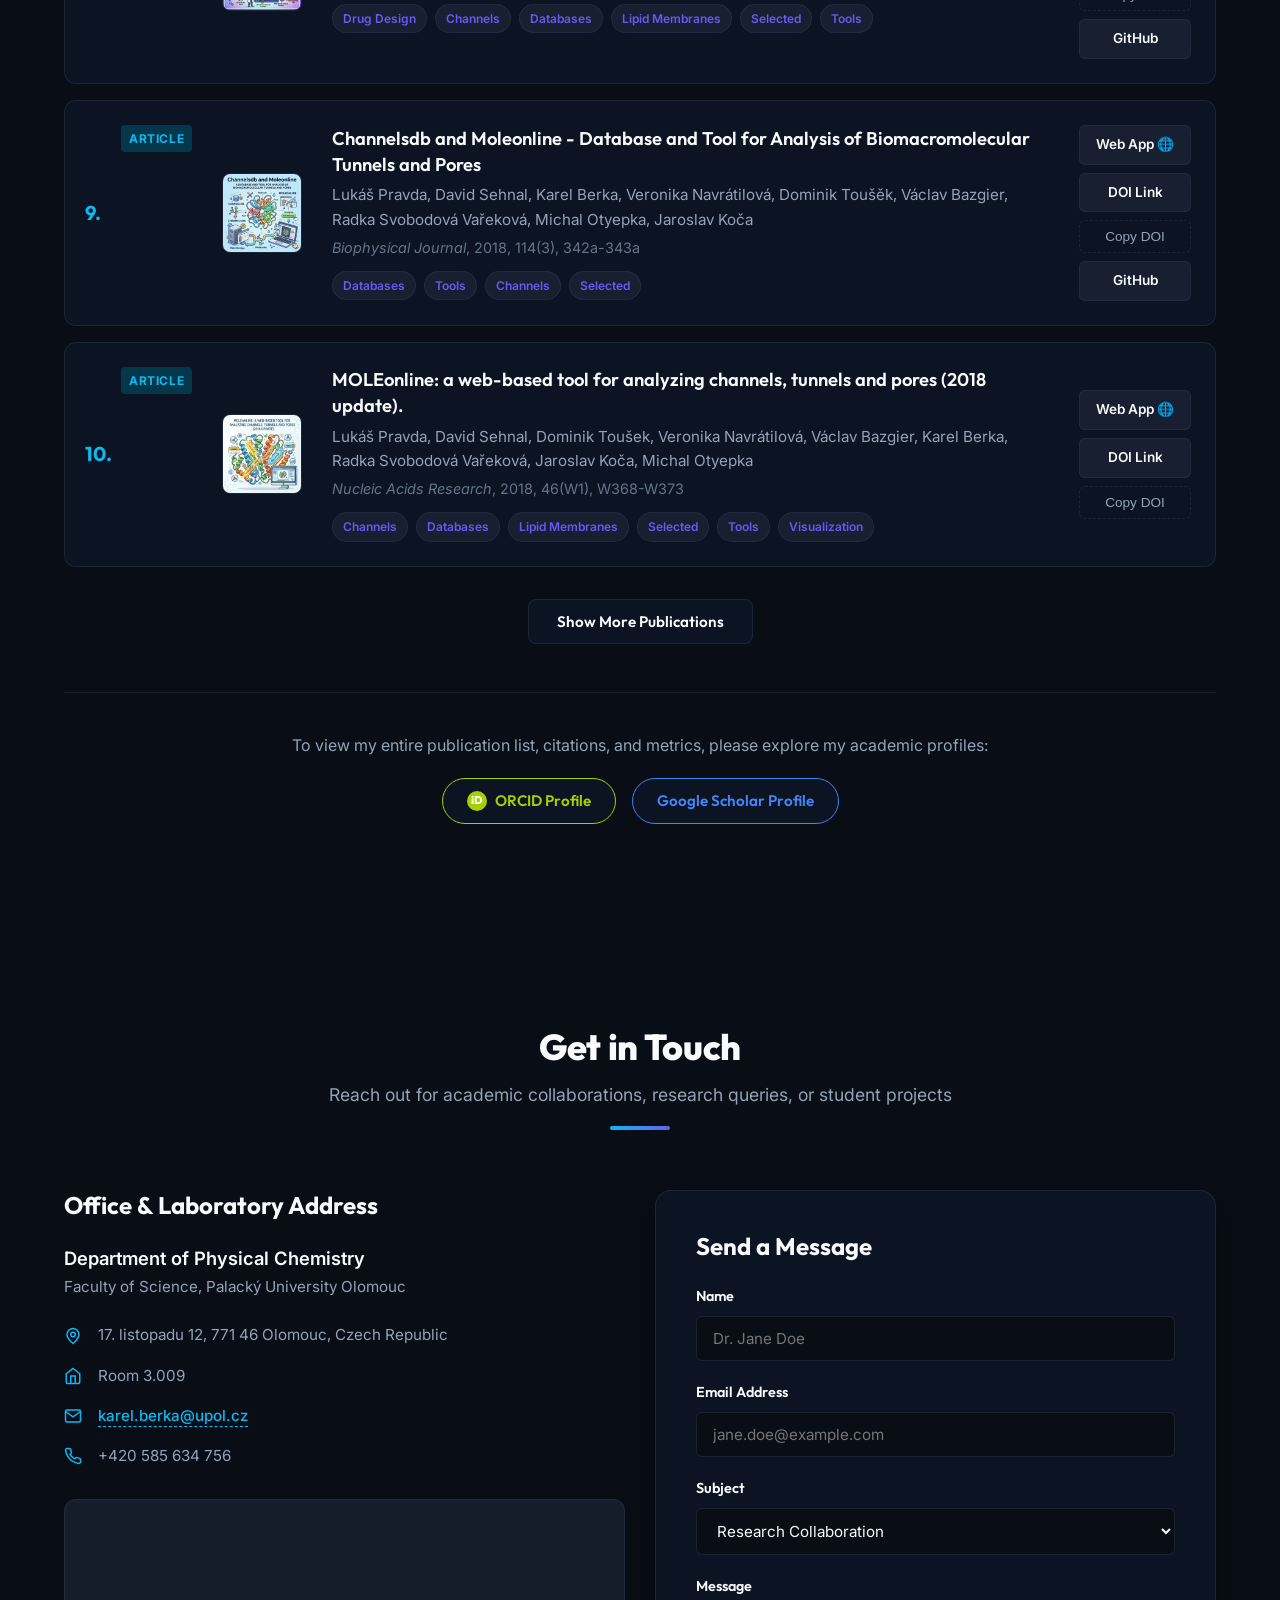
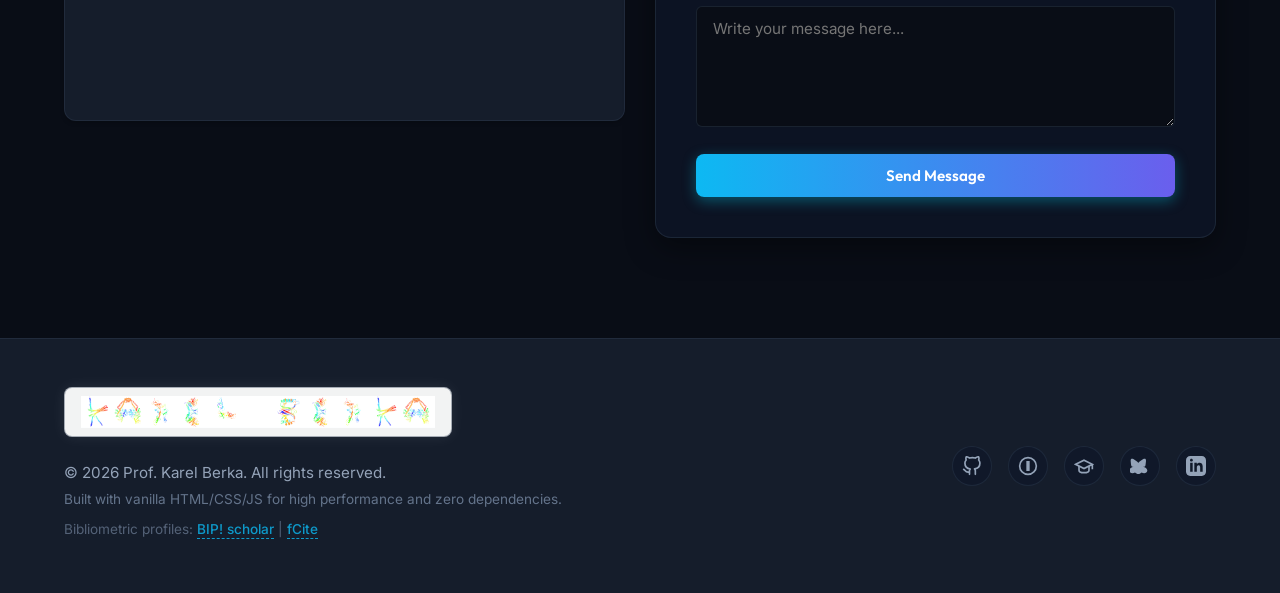
==== commit aecbf0cd: "Add publication year filter selection and web app link buttons across site" ====
--- a/index.html
+++ b/index.html
@@ -480,14 +480,43 @@
                     <div class="divider"></div>
                 </div>
 
-                <div class="pub-controls">
-
+                <div class="pub-controls" style="display: flex; flex-wrap: wrap; gap: 15px; align-items: center; justify-content: space-between; margin-bottom: 20px;">
                     <div class="search-box">
-                        <input type="text" id="pub-search" placeholder="Search publications..." aria-label="Search publications">
+                        <input type="text" id="pub-search" placeholder="Search publications..." aria-label="Search publications" data-placeholder-en="Search publications..." data-placeholder-cs="Hledat publikace...">
                         <svg viewBox="0 0 24 24" width="16" height="16" fill="none" stroke="currentColor" stroke-width="2">
                             <circle cx="11" cy="11" r="8"></circle>
                             <line x1="21" y1="21" x2="16.65" y2="16.65"></line>
                         </svg>
+                    </div>
+                    <div class="year-filter-wrapper" style="display: flex; align-items: center; gap: 10px;">
+                        <label for="pub-year-select" style="font-weight: 600; font-size: 0.95rem; color: var(--text-secondary);">
+                            <span class="lang-en">Year:</span>
+                            <span class="lang-cs" style="display: none;">Rok:</span>
+                        </label>
+                        <select id="pub-year-select" class="pub-year-select" style="padding: 8px 14px; border-radius: 8px; border: 1px solid var(--border-color); background: var(--bg-card); color: var(--text-primary); font-size: 0.95rem; font-weight: 500; cursor: pointer; box-shadow: var(--shadow-sm);">
+                            <option value="all">All Years / Všechny roky</option>
+                            <option value="2026">2026</option>
+                            <option value="2025">2025</option>
+                            <option value="2024">2024</option>
+                            <option value="2023">2023</option>
+                            <option value="2022">2022</option>
+                            <option value="2021">2021</option>
+                            <option value="2020">2020</option>
+                            <option value="2019">2019</option>
+                            <option value="2018">2018</option>
+                            <option value="2017">2017</option>
+                            <option value="2016">2016</option>
+                            <option value="2015">2015</option>
+                            <option value="2014">2014</option>
+                            <option value="2013">2013</option>
+                            <option value="2012">2012</option>
+                            <option value="2011">2011</option>
+                            <option value="2010">2010</option>
+                            <option value="2009">2009</option>
+                            <option value="2008">2008</option>
+                            <option value="2005">2005</option>
+                            <option value="2004">2004</option>
+                        </select>
                     </div>
                 </div>
 
@@ -514,7 +543,7 @@
 
                 <ol class="publications-list">
                     <!-- Publication -->
-                    <li class="pub-card" data-category="alphafoldology visualization" onclick="window.location.href='publication.html?id=10.1093/nar/gkag511'" style="cursor: pointer;" tabindex="0" title="Click to view details">
+                    <li class="pub-card" data-year="2026" data-category="alphafoldology visualization" onclick="window.location.href='publication.html?id=10.1093/nar/gkag511'" style="cursor: pointer;" tabindex="0" title="Click to view details">
                         <div class="pub-type">Article</div>
                         <img src="img/publications/pub_2026_NucleicAcidsResearch_UnknownAuthor.png" alt="Thumbnail" class="pub-thumbnail">
                         <div class="pub-body">
@@ -526,12 +555,13 @@
                             </div>
                         </div>
                         <div class="pub-links">
+                            <a href="https://proptimus.ceitec.cz/live" target="_blank" rel="noopener" class="btn-pub btn-web" onclick="event.stopPropagation();">Web App 🌐</a>
                             <a href="https://doi.org/10.1093/nar/gkag511" target="_blank" rel="noopener" class="btn-pub" onclick="event.stopPropagation();">DOI Link</a>
                             <button class="btn-pub-copy" data-doi="10.1093/nar/gkag511" onclick="event.stopPropagation();">Copy DOI</button>
                         </div>
                     </li>
                     <!-- Publication -->
-                    <li class="pub-card" data-category="tools visualization channels" onclick="window.location.href='publication.html?id=10.1093/nar/gkag379'" style="cursor: pointer;" tabindex="0" title="Click to view details">
+                    <li class="pub-card" data-year="2026" data-category="tools visualization channels" onclick="window.location.href='publication.html?id=10.1093/nar/gkag379'" style="cursor: pointer;" tabindex="0" title="Click to view details">
                         <div class="pub-type">Article</div>
                         <img src="img/publications/pub_2026_NucleicAcidsResearch_UnknownAuthor_2.png" alt="Thumbnail" class="pub-thumbnail">
                         <div class="pub-body">
@@ -543,12 +573,13 @@
                             </div>
                         </div>
                         <div class="pub-links">
+                            <a href="https://acc.biodata.ceitec.cz" target="_blank" rel="noopener" class="btn-pub btn-web" onclick="event.stopPropagation();">Web App 🌐</a>
                             <a href="https://doi.org/10.1093/nar/gkag379" target="_blank" rel="noopener" class="btn-pub" onclick="event.stopPropagation();">DOI Link</a>
                             <button class="btn-pub-copy" data-doi="10.1093/nar/gkag379" onclick="event.stopPropagation();">Copy DOI</button>
                         </div>
                     </li>
                     <!-- Publication -->
-                    <li class="pub-card" data-category="other" onclick="window.location.href='publication.html?id=10.26434/chemrxiv.15001700/v1'" style="cursor: pointer;" tabindex="0" title="Click to view details">
+                    <li class="pub-card" data-year="2026" data-category="other" onclick="window.location.href='publication.html?id=10.26434/chemrxiv.15001700/v1'" style="cursor: pointer;" tabindex="0" title="Click to view details">
                         <div class="pub-type">Article</div>
                         <img src="img/publications/pub_2026_NoJournal_UnknownAuthor.png" alt="Thumbnail" class="pub-thumbnail">
                         <div class="pub-body">
@@ -565,7 +596,7 @@
                         </div>
                     </li>
                     <!-- Publication -->
-                    <li class="pub-card" data-category="tools membranes channels" onclick="window.location.href='publication.html?id=10.1039/D6CP00146G'" style="cursor: pointer;" tabindex="0" title="Click to view details">
+                    <li class="pub-card" data-year="2026" data-category="tools membranes channels" onclick="window.location.href='publication.html?id=10.1039/D6CP00146G'" style="cursor: pointer;" tabindex="0" title="Click to view details">
                         <div class="pub-type">Article</div>
                         <img src="img/publications/pub_2026_PhysicalChemistryChemicalPhysics_UnknownAuthor.png" alt="Thumbnail" class="pub-thumbnail">
                         <div class="pub-body">
@@ -582,7 +613,7 @@
                         </div>
                     </li>
                     <!-- Publication -->
-                    <li class="pub-card" data-category="channels databases selected tools visualization" onclick="window.location.href='publication.html?id=10.1093/bioinformatics/btaf486'" style="cursor: pointer;" tabindex="0" title="Click to view details">
+                    <li class="pub-card" data-year="2025" data-category="channels databases selected tools visualization" onclick="window.location.href='publication.html?id=10.1093/bioinformatics/btaf486'" style="cursor: pointer;" tabindex="0" title="Click to view details">
                         <div class="pub-type">Article</div>
                         <img src="img/publications/pub_2025_Bioinformatics_UnknownAuthor.png" alt="Thumbnail" class="pub-thumbnail">
                         <div class="pub-body">
@@ -594,13 +625,14 @@
                             </div>
                         </div>
                         <div class="pub-links">
+                            <a href="https://moleonline.cz" target="_blank" rel="noopener" class="btn-pub btn-web" onclick="event.stopPropagation();">Web App 🌐</a>
                             <a href="https://doi.org/10.1093/bioinformatics/btaf486" target="_blank" rel="noopener" class="btn-pub" onclick="event.stopPropagation();">DOI Link</a>
                             <button class="btn-pub-copy" data-doi="10.1093/bioinformatics/btaf486" onclick="event.stopPropagation();">Copy DOI</button>
                             <a href="https://github.com/sb-ncbr/MOLE" target="_blank" rel="noopener" class="btn-pub" onclick="event.stopPropagation();">GitHub</a>
                         </div>
                     </li>
                     <!-- Publication -->
-                    <li class="pub-card" data-category="databases tools visualization" onclick="window.location.href='publication.html?id=10.1093/nar/gkaf401'" style="cursor: pointer;" tabindex="0" title="Click to view details">
+                    <li class="pub-card" data-year="2025" data-category="databases tools visualization" onclick="window.location.href='publication.html?id=10.1093/nar/gkaf401'" style="cursor: pointer;" tabindex="0" title="Click to view details">
                         <div class="pub-type">Article</div>
                         <img src="img/publications/pub_2025_NucleicAcidsResearch_UnknownAuthor.png" alt="Thumbnail" class="pub-thumbnail">
                         <div class="pub-body">
@@ -612,12 +644,13 @@
                             </div>
                         </div>
                         <div class="pub-links">
+                            <a href="https://charges.chemi.muni.cz/" target="_blank" rel="noopener" class="btn-pub btn-web" onclick="event.stopPropagation();">Web App 🌐</a>
                             <a href="https://doi.org/10.1093/nar/gkaf401" target="_blank" rel="noopener" class="btn-pub" onclick="event.stopPropagation();">DOI Link</a>
                             <button class="btn-pub-copy" data-doi="10.1093/nar/gkaf401" onclick="event.stopPropagation();">Copy DOI</button>
                         </div>
                     </li>
                     <!-- Publication -->
-                    <li class="pub-card" data-category="channels" onclick="window.location.href='publication.html?id=10.1038/s41598-025-01074-3'" style="cursor: pointer;" tabindex="0" title="Click to view details">
+                    <li class="pub-card" data-year="2025" data-category="channels" onclick="window.location.href='publication.html?id=10.1038/s41598-025-01074-3'" style="cursor: pointer;" tabindex="0" title="Click to view details">
                         <div class="pub-type">Article</div>
                         <img src="img/publications/pub_2025_ScientificReports_UnknownAuthor.png" alt="Thumbnail" class="pub-thumbnail">
                         <div class="pub-body">
@@ -634,7 +667,7 @@
                         </div>
                     </li>
                     <!-- Publication -->
-                    <li class="pub-card" data-category="tools channels" onclick="window.location.href='publication.html?id=10.1186/s13321-025-01082-5'" style="cursor: pointer;" tabindex="0" title="Click to view details">
+                    <li class="pub-card" data-year="2025" data-category="tools channels" onclick="window.location.href='publication.html?id=10.1186/s13321-025-01082-5'" style="cursor: pointer;" tabindex="0" title="Click to view details">
                         <div class="pub-type">Article</div>
                         <img src="img/publications/pub_2025_JournalofCheminformatics_UnknownAuthor.png" alt="Thumbnail" class="pub-thumbnail">
                         <div class="pub-body">
@@ -646,12 +679,13 @@
                             </div>
                         </div>
                         <div class="pub-links">
+                            <a href="https://gmd.ceitec.cz/" target="_blank" rel="noopener" class="btn-pub btn-web" onclick="event.stopPropagation();">Web App 🌐</a>
                             <a href="https://doi.org/10.1186/s13321-025-01082-5" target="_blank" rel="noopener" class="btn-pub" onclick="event.stopPropagation();">DOI Link</a>
                             <button class="btn-pub-copy" data-doi="10.1186/s13321-025-01082-5" onclick="event.stopPropagation();">Copy DOI</button>
                         </div>
                     </li>
                     <!-- Publication -->
-                    <li class="pub-card" data-category="tools drug-design channels" onclick="window.location.href='publication.html?id=10.1093/bioadv/vbaf231'" style="cursor: pointer;" tabindex="0" title="Click to view details">
+                    <li class="pub-card" data-year="2025" data-category="tools drug-design channels" onclick="window.location.href='publication.html?id=10.1093/bioadv/vbaf231'" style="cursor: pointer;" tabindex="0" title="Click to view details">
                         <div class="pub-type">Article</div>
                         <img src="img/publications/pub_2025_BIOINFORMATICSADVANCES_UnknownAuthor.png" alt="Thumbnail" class="pub-thumbnail">
                         <div class="pub-body">
@@ -668,7 +702,7 @@
                         </div>
                     </li>
                     <!-- Publication -->
-                    <li class="pub-card" data-category="databases membranes selected" onclick="window.location.href='publication.html?id=10.1093/database/baz078'" style="cursor: pointer;" tabindex="0" title="Click to view details">
+                    <li class="pub-card" data-year="2019" data-category="databases membranes selected" onclick="window.location.href='publication.html?id=10.1093/database/baz078'" style="cursor: pointer;" tabindex="0" title="Click to view details">
                         <div class="pub-type">Article</div>
                         <img src="img/publications/pub_2025_UniversityofOxfordUKFAIRsharing_UnknownAuthor.png" alt="Thumbnail" class="pub-thumbnail">
                         <div class="pub-body">
@@ -680,11 +714,12 @@
                             </div>
                         </div>
                         <div class="pub-links">
+                            <a href="https://molmedb.chem.upol.cz" target="_blank" rel="noopener" class="btn-pub btn-web" onclick="event.stopPropagation();">Web App 🌐</a>
                             <a href="https://github.com/MolMeDB/MolMeDB" target="_blank" rel="noopener" class="btn-pub" onclick="event.stopPropagation();">GitHub</a>
                         </div>
                     </li>
                     <!-- Publication -->
-                    <li class="pub-card" data-category="drug-design channels databases membranes selected" onclick="window.location.href='publication.html?id=10.26434/chemrxiv-2024-ndc8k-v2'" style="cursor: pointer;" tabindex="0" title="Click to view details">
+                    <li class="pub-card" data-year="2024" data-category="drug-design channels databases membranes selected" onclick="window.location.href='publication.html?id=10.26434/chemrxiv-2024-ndc8k-v2'" style="cursor: pointer;" tabindex="0" title="Click to view details">
                         <div class="pub-type">Article</div>
                         <img src="img/publications/pub_2024_NoJournal_UnknownAuthor.png" alt="Thumbnail" class="pub-thumbnail">
                         <div class="pub-body">
@@ -701,7 +736,7 @@
                         </div>
                     </li>
                     <!-- Publication -->
-                    <li class="pub-card" data-category="drug-design membranes channels" onclick="window.location.href='publication.html?id=10.1021/acs.molpharmaceut.3c00766'" style="cursor: pointer;" tabindex="0" title="Click to view details">
+                    <li class="pub-card" data-year="2024" data-category="drug-design membranes channels" onclick="window.location.href='publication.html?id=10.1021/acs.molpharmaceut.3c00766'" style="cursor: pointer;" tabindex="0" title="Click to view details">
                         <div class="pub-type">Article</div>
                         <img src="img/publications/pub_2024_MolecularPharmaceutics_UnknownAuthor.png" alt="Thumbnail" class="pub-thumbnail">
                         <div class="pub-body">
@@ -718,7 +753,7 @@
                         </div>
                     </li>
                     <!-- Publication -->
-                    <li class="pub-card" data-category="channels databases selected tools alphafoldology" onclick="window.location.href='publication.html?id=10.1093/nar/gkad1012'" style="cursor: pointer;" tabindex="0" title="Click to view details">
+                    <li class="pub-card" data-year="2024" data-category="channels databases selected tools alphafoldology" onclick="window.location.href='publication.html?id=10.1093/nar/gkad1012'" style="cursor: pointer;" tabindex="0" title="Click to view details">
                         <div class="pub-type">Article</div>
                         <img src="img/publications/pub_2024_NucleicAcidsResearch_UnknownAuthor.png" alt="Thumbnail" class="pub-thumbnail">
                         <div class="pub-body">
@@ -730,13 +765,14 @@
                             </div>
                         </div>
                         <div class="pub-links">
+                            <a href="https://channelsdb.biodata.ceitec.cz" target="_blank" rel="noopener" class="btn-pub btn-web" onclick="event.stopPropagation();">Web App 🌐</a>
                             <a href="https://doi.org/10.1093/nar/gkad1012" target="_blank" rel="noopener" class="btn-pub" onclick="event.stopPropagation();">DOI Link</a>
                             <button class="btn-pub-copy" data-doi="10.1093/nar/gkad1012" onclick="event.stopPropagation();">Copy DOI</button>
                             <a href="https://github.com/sb-ncbr/channelsdb" target="_blank" rel="noopener" class="btn-pub" onclick="event.stopPropagation();">GitHub</a>
                         </div>
                     </li>
                     <!-- Publication -->
-                    <li class="pub-card" data-category="databases channels visualization selected" onclick="window.location.href='publication.html?id=10.1007/978-1-0716-4007-4_12'" style="cursor: pointer;" tabindex="0" title="Click to view details">
+                    <li class="pub-card" data-year="2024" data-category="databases channels visualization selected" onclick="window.location.href='publication.html?id=10.1007/978-1-0716-4007-4_12'" style="cursor: pointer;" tabindex="0" title="Click to view details">
                         <div class="pub-type">Article</div>
                         <img src="img/publications/pub_2024_ProteinBioinformatics_UnknownAuthor.png" alt="Thumbnail" class="pub-thumbnail">
                         <div class="pub-body">
@@ -748,13 +784,14 @@
                             </div>
                         </div>
                         <div class="pub-links">
+                            <a href="https://moleonline.cz" target="_blank" rel="noopener" class="btn-pub btn-web" onclick="event.stopPropagation();">Web App 🌐</a>
                             <a href="https://doi.org/10.1007/978-1-0716-4007-4_12" target="_blank" rel="noopener" class="btn-pub" onclick="event.stopPropagation();">DOI Link</a>
                             <button class="btn-pub-copy" data-doi="10.1007/978-1-0716-4007-4_12" onclick="event.stopPropagation();">Copy DOI</button>
                             <a href="https://github.com/sb-ncbr/channelsdb" target="_blank" rel="noopener" class="btn-pub" onclick="event.stopPropagation();">GitHub</a>
                         </div>
                     </li>
                     <!-- Publication -->
-                    <li class="pub-card" data-category="databases" onclick="window.location.href='publication.html?id=pub_2024_UniversityofOxfordUKFAIRsharing_UnknownAuthor'" style="cursor: pointer;" tabindex="0" title="Click to view details">
+                    <li class="pub-card" data-year="2024" data-category="databases" onclick="window.location.href='publication.html?id=pub_2024_UniversityofOxfordUKFAIRsharing_UnknownAuthor'" style="cursor: pointer;" tabindex="0" title="Click to view details">
                         <div class="pub-type">Article</div>
                         <img src="img/publications/pub_2024_UniversityofOxfordUKFAIRsharing_UnknownAuthor.png" alt="Thumbnail" class="pub-thumbnail">
                         <div class="pub-body">
@@ -766,10 +803,11 @@
                             </div>
                         </div>
                         <div class="pub-links">
-                        </div>
-                    </li>
-                    <!-- Publication -->
-                    <li class="pub-card" data-category="databases channels selected" onclick="window.location.href='publication.html?id=10.1093/nar/gkad1012'" style="cursor: pointer;" tabindex="0" title="Click to view details">
+                            <a href="https://validatordb.ceitec.cz" target="_blank" rel="noopener" class="btn-pub btn-web" onclick="event.stopPropagation();">Web App 🌐</a>
+                        </div>
+                    </li>
+                    <!-- Publication -->
+                    <li class="pub-card" data-year="2024" data-category="databases channels selected" onclick="window.location.href='publication.html?id=10.1093/nar/gkad1012'" style="cursor: pointer;" tabindex="0" title="Click to view details">
                         <div class="pub-type">Article</div>
                         <img src="img/publications/pub_2023_NoJournal_UnknownAuthor.png" alt="Thumbnail" class="pub-thumbnail">
                         <div class="pub-body">
@@ -781,11 +819,12 @@
                             </div>
                         </div>
                         <div class="pub-links">
+                            <a href="https://channelsdb.biodata.ceitec.cz" target="_blank" rel="noopener" class="btn-pub btn-web" onclick="event.stopPropagation();">Web App 🌐</a>
                             <a href="https://github.com/sb-ncbr/channelsdb" target="_blank" rel="noopener" class="btn-pub" onclick="event.stopPropagation();">GitHub</a>
                         </div>
                     </li>
                     <!-- Publication -->
-                    <li class="pub-card" data-category="drug-design membranes channels" onclick="window.location.href='publication.html?id=10.1021/acs.molpharmaceut.2c01078'" style="cursor: pointer;" tabindex="0" title="Click to view details">
+                    <li class="pub-card" data-year="2023" data-category="drug-design membranes channels" onclick="window.location.href='publication.html?id=10.1021/acs.molpharmaceut.2c01078'" style="cursor: pointer;" tabindex="0" title="Click to view details">
                         <div class="pub-type">Article</div>
                         <img src="img/publications/pub_2023_MOLECULARPHARMACEUTICS_UnknownAuthor.png" alt="Thumbnail" class="pub-thumbnail">
                         <div class="pub-body">
@@ -802,7 +841,7 @@
                         </div>
                     </li>
                     <!-- Publication -->
-                    <li class="pub-card" data-category="drug-design" onclick="window.location.href='publication.html?id=10.1016/j.bmc.2023.117504'" style="cursor: pointer;" tabindex="0" title="Click to view details">
+                    <li class="pub-card" data-year="2023" data-category="drug-design" onclick="window.location.href='publication.html?id=10.1016/j.bmc.2023.117504'" style="cursor: pointer;" tabindex="0" title="Click to view details">
                         <div class="pub-type">Article</div>
                         <img src="img/publications/pub_2023_BioorganicandMedicinalChemistry_UnknownAuthor.png" alt="Thumbnail" class="pub-thumbnail">
                         <div class="pub-body">
@@ -819,7 +858,7 @@
                         </div>
                     </li>
                     <!-- Publication -->
-                    <li class="pub-card" data-category="tools visualization channels" onclick="window.location.href='publication.html?id=10.1093/nar/gkad411'" style="cursor: pointer;" tabindex="0" title="Click to view details">
+                    <li class="pub-card" data-year="2023" data-category="tools visualization channels" onclick="window.location.href='publication.html?id=10.1093/nar/gkad411'" style="cursor: pointer;" tabindex="0" title="Click to view details">
                         <div class="pub-type">Article</div>
                         <img src="img/publications/pub_2023_NUCLEICACIDSRESEARCH_UnknownAuthor.png" alt="Thumbnail" class="pub-thumbnail">
                         <div class="pub-body">
@@ -831,12 +870,13 @@
                             </div>
                         </div>
                         <div class="pub-links">
+                            <a href="https://molstarvolseg.ncbr.muni.cz/" target="_blank" rel="noopener" class="btn-pub btn-web" onclick="event.stopPropagation();">Web App 🌐</a>
                             <a href="https://doi.org/10.1093/nar/gkad411" target="_blank" rel="noopener" class="btn-pub" onclick="event.stopPropagation();">DOI Link</a>
                             <button class="btn-pub-copy" data-doi="10.1093/nar/gkad411" onclick="event.stopPropagation();">Copy DOI</button>
                         </div>
                     </li>
                     <!-- Publication -->
-                    <li class="pub-card" data-category="channels" onclick="window.location.href='publication.html?id=10.1016/j.jsbmb.2023.106365'" style="cursor: pointer;" tabindex="0" title="Click to view details">
+                    <li class="pub-card" data-year="2023" data-category="channels" onclick="window.location.href='publication.html?id=10.1016/j.jsbmb.2023.106365'" style="cursor: pointer;" tabindex="0" title="Click to view details">
                         <div class="pub-type">Article</div>
                         <img src="img/publications/pub_2023_JOURNALOFSTEROIDBIOCHEMISTRYANDMOLECULARBIOLOGY_UnknownAuthor.png" alt="Thumbnail" class="pub-thumbnail">
                         <div class="pub-body">
@@ -853,7 +893,7 @@
                         </div>
                     </li>
                     <!-- Publication -->
-                    <li class="pub-card" data-category="tools alphafoldology visualization channels" onclick="window.location.href='publication.html?id=10.1093/nar/gkad349'" style="cursor: pointer;" tabindex="0" title="Click to view details">
+                    <li class="pub-card" data-year="2023" data-category="tools alphafoldology visualization channels" onclick="window.location.href='publication.html?id=10.1093/nar/gkad349'" style="cursor: pointer;" tabindex="0" title="Click to view details">
                         <div class="pub-type">Article</div>
                         <img src="img/publications/pub_2023_NUCLEICACIDSRESEARCH_UnknownAuthor_2.png" alt="Thumbnail" class="pub-thumbnail">
                         <div class="pub-body">
@@ -865,12 +905,13 @@
                             </div>
                         </div>
                         <div class="pub-links">
+                            <a href="https://alphacharges.ncbr.muni.cz" target="_blank" rel="noopener" class="btn-pub btn-web" onclick="event.stopPropagation();">Web App 🌐</a>
                             <a href="https://doi.org/10.1093/nar/gkad349" target="_blank" rel="noopener" class="btn-pub" onclick="event.stopPropagation();">DOI Link</a>
                             <button class="btn-pub-copy" data-doi="10.1093/nar/gkad349" onclick="event.stopPropagation();">Copy DOI</button>
                         </div>
                     </li>
                     <!-- Publication -->
-                    <li class="pub-card" data-category="drug-design" onclick="window.location.href='publication.html?id=10.1111/febs.16270'" style="cursor: pointer;" tabindex="0" title="Click to view details">
+                    <li class="pub-card" data-year="2022" data-category="drug-design" onclick="window.location.href='publication.html?id=10.1111/febs.16270'" style="cursor: pointer;" tabindex="0" title="Click to view details">
                         <div class="pub-type">Article</div>
                         <img src="img/publications/pub_2022_FEBSJournal_UnknownAuthor.png" alt="Thumbnail" class="pub-thumbnail">
                         <div class="pub-body">
@@ -887,7 +928,7 @@
                         </div>
                     </li>
                     <!-- Publication -->
-                    <li class="pub-card" data-category="drug-design" onclick="window.location.href='publication.html?id=10.1016/j.ejmech.2022.114831'" style="cursor: pointer;" tabindex="0" title="Click to view details">
+                    <li class="pub-card" data-year="2022" data-category="drug-design" onclick="window.location.href='publication.html?id=10.1016/j.ejmech.2022.114831'" style="cursor: pointer;" tabindex="0" title="Click to view details">
                         <div class="pub-type">Article</div>
                         <img src="img/publications/pub_2022_EUROPEANJOURNALOFMEDICINALCHEMISTRY_UnknownAuthor.png" alt="Thumbnail" class="pub-thumbnail">
                         <div class="pub-body">
@@ -904,7 +945,7 @@
                         </div>
                     </li>
                     <!-- Publication -->
-                    <li class="pub-card" data-category="visualization" onclick="window.location.href='publication.html?id=10.1093/bioinformatics/btac384'" style="cursor: pointer;" tabindex="0" title="Click to view details">
+                    <li class="pub-card" data-year="2022" data-category="visualization" onclick="window.location.href='publication.html?id=10.1093/bioinformatics/btac384'" style="cursor: pointer;" tabindex="0" title="Click to view details">
                         <div class="pub-type">Article</div>
                         <img src="img/publications/pub_2022_BIOINFORMATICS_UnknownAuthor.png" alt="Thumbnail" class="pub-thumbnail">
                         <div class="pub-body">
@@ -916,12 +957,13 @@
                             </div>
                         </div>
                         <div class="pub-links">
+                            <a href="https://overprot.ncbr.muni.cz.Supplementary" target="_blank" rel="noopener" class="btn-pub btn-web" onclick="event.stopPropagation();">Web App 🌐</a>
                             <a href="https://doi.org/10.1093/bioinformatics/btac384" target="_blank" rel="noopener" class="btn-pub" onclick="event.stopPropagation();">DOI Link</a>
                             <button class="btn-pub-copy" data-doi="10.1093/bioinformatics/btac384" onclick="event.stopPropagation();">Copy DOI</button>
                         </div>
                     </li>
                     <!-- Publication -->
-                    <li class="pub-card" data-category="databases tools channels" onclick="window.location.href='publication.html?id=10.1093/nar/gkab988'" style="cursor: pointer;" tabindex="0" title="Click to view details">
+                    <li class="pub-card" data-year="2022" data-category="databases tools channels" onclick="window.location.href='publication.html?id=10.1093/nar/gkab988'" style="cursor: pointer;" tabindex="0" title="Click to view details">
                         <div class="pub-type">Article</div>
                         <img src="img/publications/pub_2022_NUCLEICACIDSRESEARCH_UnknownAuthor.png" alt="Thumbnail" class="pub-thumbnail">
                         <div class="pub-body">
@@ -933,12 +975,13 @@
                             </div>
                         </div>
                         <div class="pub-links">
+                            <a href="https://pdbe-kb.org" target="_blank" rel="noopener" class="btn-pub btn-web" onclick="event.stopPropagation();">Web App 🌐</a>
                             <a href="https://doi.org/10.1093/nar/gkab988" target="_blank" rel="noopener" class="btn-pub" onclick="event.stopPropagation();">DOI Link</a>
                             <button class="btn-pub-copy" data-doi="10.1093/nar/gkab988" onclick="event.stopPropagation();">Copy DOI</button>
                         </div>
                     </li>
                     <!-- Publication -->
-                    <li class="pub-card" data-category="drug-design" onclick="window.location.href='publication.html?id=10.12688/f1000research.74502.1'" style="cursor: pointer;" tabindex="0" title="Click to view details">
+                    <li class="pub-card" data-year="2021" data-category="drug-design" onclick="window.location.href='publication.html?id=10.12688/f1000research.74502.1'" style="cursor: pointer;" tabindex="0" title="Click to view details">
                         <div class="pub-type">Article</div>
                         <img src="img/publications/pub_2021_NoJournal_UnknownAuthor.png" alt="Thumbnail" class="pub-thumbnail">
                         <div class="pub-body">
@@ -955,7 +998,7 @@
                         </div>
                     </li>
                     <!-- Publication -->
-                    <li class="pub-card" data-category="databases tools visualization" onclick="window.location.href='publication.html?id=10.1093/bioinformatics/btab505'" style="cursor: pointer;" tabindex="0" title="Click to view details">
+                    <li class="pub-card" data-year="2021" data-category="databases tools visualization" onclick="window.location.href='publication.html?id=10.1093/bioinformatics/btab505'" style="cursor: pointer;" tabindex="0" title="Click to view details">
                         <div class="pub-type">Article</div>
                         <img src="img/publications/pub_2021_BIOINFORMATICS_UnknownAuthor.png" alt="Thumbnail" class="pub-thumbnail">
                         <div class="pub-body">
@@ -967,12 +1010,13 @@
                             </div>
                         </div>
                         <div class="pub-links">
+                            <a href="https://2dprots.icm.edu.pl/" target="_blank" rel="noopener" class="btn-pub btn-web" onclick="event.stopPropagation();">Web App 🌐</a>
                             <a href="https://doi.org/10.1093/bioinformatics/btab505" target="_blank" rel="noopener" class="btn-pub" onclick="event.stopPropagation();">DOI Link</a>
                             <button class="btn-pub-copy" data-doi="10.1093/bioinformatics/btab505" onclick="event.stopPropagation();">Copy DOI</button>
                         </div>
                     </li>
                     <!-- Publication -->
-                    <li class="pub-card" data-category="tools drug-design" onclick="window.location.href='publication.html?id=10.1093/nar/gkaa1079'" style="cursor: pointer;" tabindex="0" title="Click to view details">
+                    <li class="pub-card" data-year="2021" data-category="tools drug-design" onclick="window.location.href='publication.html?id=10.1093/nar/gkaa1079'" style="cursor: pointer;" tabindex="0" title="Click to view details">
                         <div class="pub-type">Article</div>
                         <img src="img/publications/pub_2021_NUCLEICACIDSRESEARCH_UnknownAuthor.png" alt="Thumbnail" class="pub-thumbnail">
                         <div class="pub-body">
@@ -984,12 +1028,13 @@
                             </div>
                         </div>
                         <div class="pub-links">
+                            <a href="https://www.cathdb.info" target="_blank" rel="noopener" class="btn-pub btn-web" onclick="event.stopPropagation();">Web App 🌐</a>
                             <a href="https://doi.org/10.1093/nar/gkaa1079" target="_blank" rel="noopener" class="btn-pub" onclick="event.stopPropagation();">DOI Link</a>
                             <button class="btn-pub-copy" data-doi="10.1093/nar/gkaa1079" onclick="event.stopPropagation();">Copy DOI</button>
                         </div>
                     </li>
                     <!-- Publication -->
-                    <li class="pub-card" data-category="drug-design membranes channels" onclick="window.location.href='publication.html?id=10.1039/D0ME00160K'" style="cursor: pointer;" tabindex="0" title="Click to view details">
+                    <li class="pub-card" data-year="2021" data-category="drug-design membranes channels" onclick="window.location.href='publication.html?id=10.1039/D0ME00160K'" style="cursor: pointer;" tabindex="0" title="Click to view details">
                         <div class="pub-type">Article</div>
                         <img src="img/publications/pub_2021_MolecularSystemsDesignEngineering_UnknownAuthor.png" alt="Thumbnail" class="pub-thumbnail">
                         <div class="pub-body">
@@ -1006,7 +1051,7 @@
                         </div>
                     </li>
                     <!-- Publication -->
-                    <li class="pub-card" data-category="databases tools visualization channels" onclick="window.location.href='publication.html?id=10.1093/nar/gkab314'" style="cursor: pointer;" tabindex="0" title="Click to view details">
+                    <li class="pub-card" data-year="2021" data-category="databases tools visualization channels" onclick="window.location.href='publication.html?id=10.1093/nar/gkab314'" style="cursor: pointer;" tabindex="0" title="Click to view details">
                         <div class="pub-type">Article</div>
                         <img src="img/publications/pub_2021_NUCLEICACIDSRESEARCH_UnknownAuthor_2.png" alt="Thumbnail" class="pub-thumbnail">
                         <div class="pub-body">
@@ -1018,12 +1063,13 @@
                             </div>
                         </div>
                         <div class="pub-links">
+                            <a href="https://molstar.org/" target="_blank" rel="noopener" class="btn-pub btn-web" onclick="event.stopPropagation();">Web App 🌐</a>
                             <a href="https://doi.org/10.1093/nar/gkab314" target="_blank" rel="noopener" class="btn-pub" onclick="event.stopPropagation();">DOI Link</a>
                             <button class="btn-pub-copy" data-doi="10.1093/nar/gkab314" onclick="event.stopPropagation();">Copy DOI</button>
                         </div>
                     </li>
                     <!-- Publication -->
-                    <li class="pub-card" data-category="tools channels" onclick="window.location.href='publication.html?id=10.1186/s13321-021-00528-w'" style="cursor: pointer;" tabindex="0" title="Click to view details">
+                    <li class="pub-card" data-year="2021" data-category="tools channels" onclick="window.location.href='publication.html?id=10.1186/s13321-021-00528-w'" style="cursor: pointer;" tabindex="0" title="Click to view details">
                         <div class="pub-type">Article</div>
                         <img src="img/publications/pub_2021_JournalofCheminformatics_UnknownAuthor.png" alt="Thumbnail" class="pub-thumbnail">
                         <div class="pub-body">
@@ -1035,12 +1081,13 @@
                             </div>
                         </div>
                         <div class="pub-links">
+                            <a href="https://acc2.ncbr.muni.cz" target="_blank" rel="noopener" class="btn-pub btn-web" onclick="event.stopPropagation();">Web App 🌐</a>
                             <a href="https://doi.org/10.1186/s13321-021-00528-w" target="_blank" rel="noopener" class="btn-pub" onclick="event.stopPropagation();">DOI Link</a>
                             <button class="btn-pub-copy" data-doi="10.1186/s13321-021-00528-w" onclick="event.stopPropagation();">Copy DOI</button>
                         </div>
                     </li>
                     <!-- Publication -->
-                    <li class="pub-card" data-category="tools drug-design" onclick="window.location.href='publication.html?id=10.1038/S41598-021-91494-8'" style="cursor: pointer;" tabindex="0" title="Click to view details">
+                    <li class="pub-card" data-year="2021" data-category="tools drug-design" onclick="window.location.href='publication.html?id=10.1038/S41598-021-91494-8'" style="cursor: pointer;" tabindex="0" title="Click to view details">
                         <div class="pub-type">Article</div>
                         <img src="img/publications/pub_2021_ScientificReports_UnknownAuthor.png" alt="Thumbnail" class="pub-thumbnail">
                         <div class="pub-body">
@@ -1052,12 +1099,13 @@
                             </div>
                         </div>
                         <div class="pub-links">
+                            <a href="https://secstrannotator.ceitec.cz/" target="_blank" rel="noopener" class="btn-pub btn-web" onclick="event.stopPropagation();">Web App 🌐</a>
                             <a href="https://doi.org/10.1038/S41598-021-91494-8" target="_blank" rel="noopener" class="btn-pub" onclick="event.stopPropagation();">DOI Link</a>
                             <button class="btn-pub-copy" data-doi="10.1038/S41598-021-91494-8" onclick="event.stopPropagation();">Copy DOI</button>
                         </div>
                     </li>
                     <!-- Publication -->
-                    <li class="pub-card" data-category="drug-design membranes" onclick="window.location.href='publication.html?id=10.1101/744177'" style="cursor: pointer;" tabindex="0" title="Click to view details">
+                    <li class="pub-card" data-year="2020" data-category="drug-design membranes" onclick="window.location.href='publication.html?id=10.1101/744177'" style="cursor: pointer;" tabindex="0" title="Click to view details">
                         <div class="pub-type">Article</div>
                         <img src="img/publications/pub_2020_NatureCommunications_UnknownAuthor.png" alt="Thumbnail" class="pub-thumbnail">
                         <div class="pub-body">
@@ -1074,7 +1122,7 @@
                         </div>
                     </li>
                     <!-- Publication -->
-                    <li class="pub-card" data-category="tools visualization channels" onclick="window.location.href='publication.html?id=10.1093/nar/gkaa367'" style="cursor: pointer;" tabindex="0" title="Click to view details">
+                    <li class="pub-card" data-year="2020" data-category="tools visualization channels" onclick="window.location.href='publication.html?id=10.1093/nar/gkaa367'" style="cursor: pointer;" tabindex="0" title="Click to view details">
                         <div class="pub-type">Article</div>
                         <img src="img/publications/pub_2020_NucleicAcidsResearch_UnknownAuthor.png" alt="Thumbnail" class="pub-thumbnail">
                         <div class="pub-body">
@@ -1086,12 +1134,13 @@
                             </div>
                         </div>
                         <div class="pub-links">
+                            <a href="https://acc2.ncbr.muni.cz" target="_blank" rel="noopener" class="btn-pub btn-web" onclick="event.stopPropagation();">Web App 🌐</a>
                             <a href="https://doi.org/10.1093/nar/gkaa367" target="_blank" rel="noopener" class="btn-pub" onclick="event.stopPropagation();">DOI Link</a>
                             <button class="btn-pub-copy" data-doi="10.1093/nar/gkaa367" onclick="event.stopPropagation();">Copy DOI</button>
                         </div>
                     </li>
                     <!-- Publication -->
-                    <li class="pub-card" data-category="drug-design membranes" onclick="window.location.href='publication.html?id=pub_2020_CHEMICKELISTY_UnknownAuthor'" style="cursor: pointer;" tabindex="0" title="Click to view details">
+                    <li class="pub-card" data-year="2020" data-category="drug-design membranes" onclick="window.location.href='publication.html?id=pub_2020_CHEMICKELISTY_UnknownAuthor'" style="cursor: pointer;" tabindex="0" title="Click to view details">
                         <div class="pub-type">Article</div>
                         <img src="img/publications/pub_2020_CHEMICKELISTY_UnknownAuthor.png" alt="Thumbnail" class="pub-thumbnail">
                         <div class="pub-body">
@@ -1106,7 +1155,7 @@
                         </div>
                     </li>
                     <!-- Publication -->
-                    <li class="pub-card" data-category="tools visualization channels" onclick="window.location.href='publication.html?id=10.1107/S2059798320014515'" style="cursor: pointer;" tabindex="0" title="Click to view details">
+                    <li class="pub-card" data-year="2020" data-category="tools visualization channels" onclick="window.location.href='publication.html?id=10.1107/S2059798320014515'" style="cursor: pointer;" tabindex="0" title="Click to view details">
                         <div class="pub-type">Article</div>
                         <img src="img/publications/pub_2020_ActaCrystallographicaSectionDStructuralBiology_UnknownAuthor.png" alt="Thumbnail" class="pub-thumbnail">
                         <div class="pub-body">
@@ -1123,7 +1172,7 @@
                         </div>
                     </li>
                     <!-- Publication -->
-                    <li class="pub-card" data-category="membranes databases channels selected" onclick="window.location.href='publication.html?id=10.1093/database/baz078'" style="cursor: pointer;" tabindex="0" title="Click to view details">
+                    <li class="pub-card" data-year="2019" data-category="membranes databases channels selected" onclick="window.location.href='publication.html?id=10.1093/database/baz078'" style="cursor: pointer;" tabindex="0" title="Click to view details">
                         <div class="pub-type">Article</div>
                         <img src="img/publications/pub_2020_NoJournal_UnknownAuthor.png" alt="Thumbnail" class="pub-thumbnail">
                         <div class="pub-body">
@@ -1135,11 +1184,12 @@
                             </div>
                         </div>
                         <div class="pub-links">
+                            <a href="https://molmedb.chem.upol.cz" target="_blank" rel="noopener" class="btn-pub btn-web" onclick="event.stopPropagation();">Web App 🌐</a>
                             <a href="https://github.com/MolMeDB/MolMeDB" target="_blank" rel="noopener" class="btn-pub" onclick="event.stopPropagation();">GitHub</a>
                         </div>
                     </li>
                     <!-- Publication -->
-                    <li class="pub-card" data-category="drug-design" onclick="window.location.href='publication.html?id=10.1016/j.ejmech.2019.111812'" style="cursor: pointer;" tabindex="0" title="Click to view details">
+                    <li class="pub-card" data-year="2020" data-category="drug-design" onclick="window.location.href='publication.html?id=10.1016/j.ejmech.2019.111812'" style="cursor: pointer;" tabindex="0" title="Click to view details">
                         <div class="pub-type">Article</div>
                         <img src="img/publications/pub_2020_EUROPEANJOURNALOFMEDICINALCHEMISTRY_UnknownAuthor.png" alt="Thumbnail" class="pub-thumbnail">
                         <div class="pub-body">
@@ -1156,7 +1206,7 @@
                         </div>
                     </li>
                     <!-- Publication -->
-                    <li class="pub-card" data-category="databases tools channels" onclick="window.location.href='publication.html?id=10.1093/nar/gkz853'" style="cursor: pointer;" tabindex="0" title="Click to view details">
+                    <li class="pub-card" data-year="2020" data-category="databases tools channels" onclick="window.location.href='publication.html?id=10.1093/nar/gkz853'" style="cursor: pointer;" tabindex="0" title="Click to view details">
                         <div class="pub-type">Article</div>
                         <img src="img/publications/pub_2020_NUCLEICACIDSRESEARCH_UnknownAuthor.png" alt="Thumbnail" class="pub-thumbnail">
                         <div class="pub-body">
@@ -1168,12 +1218,13 @@
                             </div>
                         </div>
                         <div class="pub-links">
+                            <a href="https://pdbe-kb.org" target="_blank" rel="noopener" class="btn-pub btn-web" onclick="event.stopPropagation();">Web App 🌐</a>
                             <a href="https://doi.org/10.1093/nar/gkz853" target="_blank" rel="noopener" class="btn-pub" onclick="event.stopPropagation();">DOI Link</a>
                             <button class="btn-pub-copy" data-doi="10.1093/nar/gkz853" onclick="event.stopPropagation();">Copy DOI</button>
                         </div>
                     </li>
                     <!-- Publication -->
-                    <li class="pub-card" data-category="visualization channels" onclick="window.location.href='publication.html?id=10.1007/978-1-0716-0270-6_1'" style="cursor: pointer;" tabindex="0" title="Click to view details">
+                    <li class="pub-card" data-year="2020" data-category="visualization channels" onclick="window.location.href='publication.html?id=10.1007/978-1-0716-0270-6_1'" style="cursor: pointer;" tabindex="0" title="Click to view details">
                         <div class="pub-type">Article</div>
                         <img src="img/publications/pub_2020_MethodsinMolecularBiology_UnknownAuthor.png" alt="Thumbnail" class="pub-thumbnail">
                         <div class="pub-body">
@@ -1190,7 +1241,7 @@
                         </div>
                     </li>
                     <!-- Publication -->
-                    <li class="pub-card" data-category="drug-design membranes channels" onclick="window.location.href='publication.html?id=10.1016/J.IJPHARM.2019.118711'" style="cursor: pointer;" tabindex="0" title="Click to view details">
+                    <li class="pub-card" data-year="2019" data-category="drug-design membranes channels" onclick="window.location.href='publication.html?id=10.1016/J.IJPHARM.2019.118711'" style="cursor: pointer;" tabindex="0" title="Click to view details">
                         <div class="pub-type">Article</div>
                         <img src="img/publications/pub_2019_InternationalJournalofPharmaceutics_UnknownAuthor.png" alt="Thumbnail" class="pub-thumbnail">
                         <div class="pub-body">
@@ -1207,7 +1258,7 @@
                         </div>
                     </li>
                     <!-- Publication -->
-                    <li class="pub-card" data-category="drug-design channels databases membranes selected tools" onclick="window.location.href='publication.html?id=10.1093/database/baz078'" style="cursor: pointer;" tabindex="0" title="Click to view details">
+                    <li class="pub-card" data-year="2019" data-category="drug-design channels databases membranes selected tools" onclick="window.location.href='publication.html?id=10.1093/database/baz078'" style="cursor: pointer;" tabindex="0" title="Click to view details">
                         <div class="pub-type">Article</div>
                         <img src="img/publications/pub_2019_Database_UnknownAuthor.png" alt="Thumbnail" class="pub-thumbnail">
                         <div class="pub-body">
@@ -1219,13 +1270,14 @@
                             </div>
                         </div>
                         <div class="pub-links">
+                            <a href="https://molmedb.chem.upol.cz" target="_blank" rel="noopener" class="btn-pub btn-web" onclick="event.stopPropagation();">Web App 🌐</a>
                             <a href="https://doi.org/10.1093/database/baz078" target="_blank" rel="noopener" class="btn-pub" onclick="event.stopPropagation();">DOI Link</a>
                             <button class="btn-pub-copy" data-doi="10.1093/database/baz078" onclick="event.stopPropagation();">Copy DOI</button>
                             <a href="https://github.com/MolMeDB/MolMeDB" target="_blank" rel="noopener" class="btn-pub" onclick="event.stopPropagation();">GitHub</a>
                         </div>
                     </li>
                     <!-- Publication -->
-                    <li class="pub-card" data-category="channels" onclick="window.location.href='publication.html?id=10.1007/978-1-4939-9161-7_3'" style="cursor: pointer;" tabindex="0" title="Click to view details">
+                    <li class="pub-card" data-year="2019" data-category="channels" onclick="window.location.href='publication.html?id=10.1007/978-1-4939-9161-7_3'" style="cursor: pointer;" tabindex="0" title="Click to view details">
                         <div class="pub-type">Article</div>
                         <img src="img/publications/pub_2019_MethodsinmolecularbiologyCliftonNJ_UnknownAuthor.png" alt="Thumbnail" class="pub-thumbnail">
                         <div class="pub-body">
@@ -1242,7 +1294,7 @@
                         </div>
                     </li>
                     <!-- Publication -->
-                    <li class="pub-card" data-category="drug-design" onclick="window.location.href='publication.html?id=10.1016/j.ejmech.2019.06.040'" style="cursor: pointer;" tabindex="0" title="Click to view details">
+                    <li class="pub-card" data-year="2019" data-category="drug-design" onclick="window.location.href='publication.html?id=10.1016/j.ejmech.2019.06.040'" style="cursor: pointer;" tabindex="0" title="Click to view details">
                         <div class="pub-type">Article</div>
                         <img src="img/publications/pub_2019_EUROPEANJOURNALOFMEDICINALCHEMISTRY_UnknownAuthor.png" alt="Thumbnail" class="pub-thumbnail">
                         <div class="pub-body">
@@ -1259,7 +1311,7 @@
                         </div>
                     </li>
                     <!-- Publication -->
-                    <li class="pub-card" data-category="education" onclick="window.location.href='publication.html?id=pub_2019_NoJournal_UnknownAuthor'" style="cursor: pointer;" tabindex="0" title="Click to view details">
+                    <li class="pub-card" data-year="2019" data-category="education" onclick="window.location.href='publication.html?id=pub_2019_NoJournal_UnknownAuthor'" style="cursor: pointer;" tabindex="0" title="Click to view details">
                         <div class="pub-type">Article</div>
                         <img src="img/publications/pub_2019_NoJournal_UnknownAuthor.png" alt="Thumbnail" class="pub-thumbnail">
                         <div class="pub-body">
@@ -1271,10 +1323,11 @@
                             </div>
                         </div>
                         <div class="pub-links">
-                        </div>
-                    </li>
-                    <!-- Publication -->
-                    <li class="pub-card" data-category="databases channels" onclick="window.location.href='publication.html?id=10.1093/nar/gkx868'" style="cursor: pointer;" tabindex="0" title="Click to view details">
+                            <a href="https://pokusnice.cz" target="_blank" rel="noopener" class="btn-pub btn-web" onclick="event.stopPropagation();">Web App 🌐</a>
+                        </div>
+                    </li>
+                    <!-- Publication -->
+                    <li class="pub-card" data-year="2018" data-category="databases channels" onclick="window.location.href='publication.html?id=10.1093/nar/gkx868'" style="cursor: pointer;" tabindex="0" title="Click to view details">
                         <div class="pub-type">Article</div>
                         <img src="img/publications/pub_2018_NUCLEICACIDSRESEARCH_UnknownAuthor.png" alt="Thumbnail" class="pub-thumbnail">
                         <div class="pub-body">
@@ -1286,13 +1339,14 @@
                             </div>
                         </div>
                         <div class="pub-links">
+                            <a href="https://channelsdb.biodata.ceitec.cz" target="_blank" rel="noopener" class="btn-pub btn-web" onclick="event.stopPropagation();">Web App 🌐</a>
                             <a href="https://doi.org/10.1093/nar/gkx868" target="_blank" rel="noopener" class="btn-pub" onclick="event.stopPropagation();">DOI Link</a>
                             <button class="btn-pub-copy" data-doi="10.1093/nar/gkx868" onclick="event.stopPropagation();">Copy DOI</button>
                             <a href="https://github.com/sb-ncbr/channelsdb" target="_blank" rel="noopener" class="btn-pub" onclick="event.stopPropagation();">GitHub</a>
                         </div>
                     </li>
                     <!-- Publication -->
-                    <li class="pub-card" data-category="databases tools channels selected" onclick="window.location.href='publication.html?id=10.1016/J.BPJ.2017.11.1912'" style="cursor: pointer;" tabindex="0" title="Click to view details">
+                    <li class="pub-card" data-year="2018" data-category="databases tools channels selected" onclick="window.location.href='publication.html?id=10.1016/J.BPJ.2017.11.1912'" style="cursor: pointer;" tabindex="0" title="Click to view details">
                         <div class="pub-type">Article</div>
                         <img src="img/publications/pub_2018_BiophysicalJournal_UnknownAuthor.png" alt="Thumbnail" class="pub-thumbnail">
                         <div class="pub-body">
@@ -1304,13 +1358,14 @@
                             </div>
                         </div>
                         <div class="pub-links">
+                            <a href="https://moleonline.cz" target="_blank" rel="noopener" class="btn-pub btn-web" onclick="event.stopPropagation();">Web App 🌐</a>
                             <a href="https://doi.org/10.1016/J.BPJ.2017.11.1912" target="_blank" rel="noopener" class="btn-pub" onclick="event.stopPropagation();">DOI Link</a>
                             <button class="btn-pub-copy" data-doi="10.1016/J.BPJ.2017.11.1912" onclick="event.stopPropagation();">Copy DOI</button>
                             <a href="https://github.com/sb-ncbr/channelsdb" target="_blank" rel="noopener" class="btn-pub" onclick="event.stopPropagation();">GitHub</a>
                         </div>
                     </li>
                     <!-- Publication -->
-                    <li class="pub-card" data-category="drug-design" onclick="window.location.href='publication.html?id=10.1021/acs.jmedchem.7b01529'" style="cursor: pointer;" tabindex="0" title="Click to view details">
+                    <li class="pub-card" data-year="2018" data-category="drug-design" onclick="window.location.href='publication.html?id=10.1021/acs.jmedchem.7b01529'" style="cursor: pointer;" tabindex="0" title="Click to view details">
                         <div class="pub-type">Article</div>
                         <img src="img/publications/pub_2018_JOURNALOFMEDICINALCHEMISTRY_UnknownAuthor.png" alt="Thumbnail" class="pub-thumbnail">
                         <div class="pub-body">
@@ -1327,7 +1382,7 @@
                         </div>
                     </li>
                     <!-- Publication -->
-                    <li class="pub-card" data-category="visualization channels" onclick="window.location.href='publication.html?id=10.1016/J.BPJ.2017.11.308'" style="cursor: pointer;" tabindex="0" title="Click to view details">
+                    <li class="pub-card" data-year="2018" data-category="visualization channels" onclick="window.location.href='publication.html?id=10.1016/J.BPJ.2017.11.308'" style="cursor: pointer;" tabindex="0" title="Click to view details">
                         <div class="pub-type">Article</div>
                         <img src="img/publications/pub_2018_BiophysicalJournal_UnknownAuthor_2.png" alt="Thumbnail" class="pub-thumbnail">
                         <div class="pub-body">
@@ -1344,7 +1399,7 @@
                         </div>
                     </li>
                     <!-- Publication -->
-                    <li class="pub-card" data-category="other" onclick="window.location.href='publication.html?id=pub_2018_ChemickeListy_Karel'" style="cursor: pointer;" tabindex="0" title="Click to view details">
+                    <li class="pub-card" data-year="2018" data-category="other" onclick="window.location.href='publication.html?id=pub_2018_ChemickeListy_Karel'" style="cursor: pointer;" tabindex="0" title="Click to view details">
                         <div class="pub-type">Article</div>
                         <img src="img/publications/pub_2018_ChemickeListy_Karel.png" alt="Thumbnail" class="pub-thumbnail">
                         <div class="pub-body">
@@ -1359,7 +1414,7 @@
                         </div>
                     </li>
                     <!-- Publication -->
-                    <li class="pub-card" data-category="channels databases membranes selected tools visualization" onclick="window.location.href='publication.html?id=10.1093/nar/gky309'" style="cursor: pointer;" tabindex="0" title="Click to view details">
+                    <li class="pub-card" data-year="2018" data-category="channels databases membranes selected tools visualization" onclick="window.location.href='publication.html?id=10.1093/nar/gky309'" style="cursor: pointer;" tabindex="0" title="Click to view details">
                         <div class="pub-type">Article</div>
                         <img src="img/publications/pub_2018_NUCLEICACIDSRESEARCH_Pravda.png" alt="Thumbnail" class="pub-thumbnail">
                         <div class="pub-body">
@@ -1371,12 +1426,13 @@
                             </div>
                         </div>
                         <div class="pub-links">
+                            <a href="https://moleonline.cz" target="_blank" rel="noopener" class="btn-pub btn-web" onclick="event.stopPropagation();">Web App 🌐</a>
                             <a href="https://doi.org/10.1093/nar/gky309" target="_blank" rel="noopener" class="btn-pub" onclick="event.stopPropagation();">DOI Link</a>
                             <button class="btn-pub-copy" data-doi="10.1093/nar/gky309" onclick="event.stopPropagation();">Copy DOI</button>
                         </div>
                     </li>
                     <!-- Publication -->
-                    <li class="pub-card" data-category="drug-design membranes channels" onclick="window.location.href='publication.html?id=10.1016/j.jinorgbio.2018.03.002'" style="cursor: pointer;" tabindex="0" title="Click to view details">
+                    <li class="pub-card" data-year="2018" data-category="drug-design membranes channels" onclick="window.location.href='publication.html?id=10.1016/j.jinorgbio.2018.03.002'" style="cursor: pointer;" tabindex="0" title="Click to view details">
                         <div class="pub-type">Article</div>
                         <img src="img/publications/pub_2018_JOURNALOFINORGANICBIOCHEMISTRY_rejber.png" alt="Thumbnail" class="pub-thumbnail">
                         <div class="pub-body">
@@ -1393,7 +1449,7 @@
                         </div>
                     </li>
                     <!-- Publication -->
-                    <li class="pub-card" data-category="visualization" onclick="window.location.href='publication.html?id=pub_2018_FEBSOpenBio_Karel'" style="cursor: pointer;" tabindex="0" title="Click to view details">
+                    <li class="pub-card" data-year="2018" data-category="visualization" onclick="window.location.href='publication.html?id=pub_2018_FEBSOpenBio_Karel'" style="cursor: pointer;" tabindex="0" title="Click to view details">
                         <div class="pub-type">Article</div>
                         <img src="img/publications/pub_2018_FEBSOpenBio_Karel.png" alt="Thumbnail" class="pub-thumbnail">
                         <div class="pub-body">
@@ -1408,7 +1464,7 @@
                         </div>
                     </li>
                     <!-- Publication -->
-                    <li class="pub-card" data-category="visualization" onclick="window.location.href='publication.html?id=10.1016/J.BPJ.2017.11.307'" style="cursor: pointer;" tabindex="0" title="Click to view details">
+                    <li class="pub-card" data-year="2018" data-category="visualization" onclick="window.location.href='publication.html?id=10.1016/J.BPJ.2017.11.307'" style="cursor: pointer;" tabindex="0" title="Click to view details">
                         <div class="pub-type">Article</div>
                         <img src="img/publications/pub_2018_BiophysicalJournal_Karel.png" alt="Thumbnail" class="pub-thumbnail">
                         <div class="pub-body">
@@ -1425,7 +1481,7 @@
                         </div>
                     </li>
                     <!-- Publication -->
-                    <li class="pub-card" data-category="tools membranes drug-design channels" onclick="window.location.href='publication.html?id=10.1016/j.phrs.2018.02.029'" style="cursor: pointer;" tabindex="0" title="Click to view details">
+                    <li class="pub-card" data-year="2018" data-category="tools membranes drug-design channels" onclick="window.location.href='publication.html?id=10.1016/j.phrs.2018.02.029'" style="cursor: pointer;" tabindex="0" title="Click to view details">
                         <div class="pub-type">Article</div>
                         <img src="img/publications/pub_2018_PHARMACOLOGICALRESEARCH_Chantemargue.png" alt="Thumbnail" class="pub-thumbnail">
                         <div class="pub-body">
@@ -1442,7 +1498,7 @@
                         </div>
                     </li>
                     <!-- Publication -->
-                    <li class="pub-card" data-category="drug-design channels" onclick="window.location.href='publication.html?id=10.1016/j.ejmech.2017.01.018'" style="cursor: pointer;" tabindex="0" title="Click to view details">
+                    <li class="pub-card" data-year="2017" data-category="drug-design channels" onclick="window.location.href='publication.html?id=10.1016/j.ejmech.2017.01.018'" style="cursor: pointer;" tabindex="0" title="Click to view details">
                         <div class="pub-type">Article</div>
                         <img src="img/publications/pub_2017_EuropeanJournalofMedicinalChemistry_ezn.png" alt="Thumbnail" class="pub-thumbnail">
                         <div class="pub-body">
@@ -1459,7 +1515,7 @@
                         </div>
                     </li>
                     <!-- Publication -->
-                    <li class="pub-card" data-category="drug-design" onclick="window.location.href='publication.html?id=10.1016/j.toxlet.2016.11.013'" style="cursor: pointer;" tabindex="0" title="Click to view details">
+                    <li class="pub-card" data-year="2017" data-category="drug-design" onclick="window.location.href='publication.html?id=10.1016/j.toxlet.2016.11.013'" style="cursor: pointer;" tabindex="0" title="Click to view details">
                         <div class="pub-type">Article</div>
                         <img src="img/publications/pub_2017_ToxicologyLetters_Carazo.png" alt="Thumbnail" class="pub-thumbnail">
                         <div class="pub-body">
@@ -1476,7 +1532,7 @@
                         </div>
                     </li>
                     <!-- Publication -->
-                    <li class="pub-card" data-category="visualization channels" onclick="window.location.href='publication.html?id=10.1038/nmeth.4499'" style="cursor: pointer;" tabindex="0" title="Click to view details">
+                    <li class="pub-card" data-year="2017" data-category="visualization channels" onclick="window.location.href='publication.html?id=10.1038/nmeth.4499'" style="cursor: pointer;" tabindex="0" title="Click to view details">
                         <div class="pub-type">Article</div>
                         <img src="img/publications/pub_2017_NatureMethods_Sehnal.png" alt="Thumbnail" class="pub-thumbnail">
                         <div class="pub-body">
@@ -1493,7 +1549,7 @@
                         </div>
                     </li>
                     <!-- Publication -->
-                    <li class="pub-card" data-category="drug-design channels" onclick="window.location.href='publication.html?id=10.1016/j.bbagen.2017.08.002'" style="cursor: pointer;" tabindex="0" title="Click to view details">
+                    <li class="pub-card" data-year="2017" data-category="drug-design channels" onclick="window.location.href='publication.html?id=10.1016/j.bbagen.2017.08.002'" style="cursor: pointer;" tabindex="0" title="Click to view details">
                         <div class="pub-type">Article</div>
                         <img src="img/publications/pub_2017_BiochimicaetBiophysicaActaGeneralSubjects_Navr.png" alt="Thumbnail" class="pub-thumbnail">
                         <div class="pub-body">
@@ -1510,7 +1566,7 @@
                         </div>
                     </li>
                     <!-- Publication -->
-                    <li class="pub-card" data-category="tools membranes channels" onclick="window.location.href='publication.html?id=10.1016/j.bbamem.2017.07.016'" style="cursor: pointer;" tabindex="0" title="Click to view details">
+                    <li class="pub-card" data-year="2017" data-category="tools membranes channels" onclick="window.location.href='publication.html?id=10.1016/j.bbamem.2017.07.016'" style="cursor: pointer;" tabindex="0" title="Click to view details">
                         <div class="pub-type">Article</div>
                         <img src="img/publications/pub_2017_BiochimicaetBiophysicaActaBiomembranes_Huli.png" alt="Thumbnail" class="pub-thumbnail">
                         <div class="pub-body">
@@ -1527,7 +1583,7 @@
                         </div>
                     </li>
                     <!-- Publication -->
-                    <li class="pub-card" data-category="channels" onclick="window.location.href='publication.html?id=10.1016/J.BPJ.2016.11.984'" style="cursor: pointer;" tabindex="0" title="Click to view details">
+                    <li class="pub-card" data-year="2017" data-category="channels" onclick="window.location.href='publication.html?id=10.1016/J.BPJ.2016.11.984'" style="cursor: pointer;" tabindex="0" title="Click to view details">
                         <div class="pub-type">Article</div>
                         <img src="img/publications/pub_2017_BiophysicalJournal_Karel.png" alt="Thumbnail" class="pub-thumbnail">
                         <div class="pub-body">
@@ -1544,7 +1600,7 @@
                         </div>
                     </li>
                     <!-- Publication -->
-                    <li class="pub-card" data-category="databases tools drug-design channels" onclick="window.location.href='publication.html?id=10.1007/978-3-319-47388-8'" style="cursor: pointer;" tabindex="0" title="Click to view details">
+                    <li class="pub-card" data-year="2017" data-category="databases tools drug-design channels" onclick="window.location.href='publication.html?id=10.1007/978-3-319-47388-8'" style="cursor: pointer;" tabindex="0" title="Click to view details">
                         <div class="pub-type">Article</div>
                         <img src="img/publications/pub_2017_NoJournal_Karel.png" alt="Thumbnail" class="pub-thumbnail">
                         <div class="pub-body">
@@ -1561,7 +1617,7 @@
                         </div>
                     </li>
                     <!-- Publication -->
-                    <li class="pub-card" data-category="tools" onclick="window.location.href='publication.html?id=10.1039/c7nr07342a'" style="cursor: pointer;" tabindex="0" title="Click to view details">
+                    <li class="pub-card" data-year="2017" data-category="tools" onclick="window.location.href='publication.html?id=10.1039/c7nr07342a'" style="cursor: pointer;" tabindex="0" title="Click to view details">
                         <div class="pub-type">Article</div>
                         <img src="img/publications/pub_2017_Nanoscale_Otyepkov.png" alt="Thumbnail" class="pub-thumbnail">
                         <div class="pub-body">
@@ -1578,7 +1634,7 @@
                         </div>
                     </li>
                     <!-- Publication -->
-                    <li class="pub-card" data-category="drug-design" onclick="window.location.href='publication.html?id=10.1016/J.NBT.2016.06.1292'" style="cursor: pointer;" tabindex="0" title="Click to view details">
+                    <li class="pub-card" data-year="2016" data-category="drug-design" onclick="window.location.href='publication.html?id=10.1016/J.NBT.2016.06.1292'" style="cursor: pointer;" tabindex="0" title="Click to view details">
                         <div class="pub-type">Article</div>
                         <img src="img/publications/pub_2016_NewBiotechnology_Karel.png" alt="Thumbnail" class="pub-thumbnail">
                         <div class="pub-body">
@@ -1595,7 +1651,7 @@
                         </div>
                     </li>
                     <!-- Publication -->
-                    <li class="pub-card" data-category="drug-design channels" onclick="window.location.href='publication.html?id=10.1039/c6ob01479h'" style="cursor: pointer;" tabindex="0" title="Click to view details">
+                    <li class="pub-card" data-year="2016" data-category="drug-design channels" onclick="window.location.href='publication.html?id=10.1039/c6ob01479h'" style="cursor: pointer;" tabindex="0" title="Click to view details">
                         <div class="pub-type">Article</div>
                         <img src="img/publications/pub_2016_OrganicBiomolecularChemistry_Kvasnica.png" alt="Thumbnail" class="pub-thumbnail">
                         <div class="pub-body">
@@ -1612,7 +1668,7 @@
                         </div>
                     </li>
                     <!-- Publication -->
-                    <li class="pub-card" data-category="tools membranes drug-design channels" onclick="window.location.href='publication.html?id=10.1021/acs.jpcb.6b10108'" style="cursor: pointer;" tabindex="0" title="Click to view details">
+                    <li class="pub-card" data-year="2016" data-category="tools membranes drug-design channels" onclick="window.location.href='publication.html?id=10.1021/acs.jpcb.6b10108'" style="cursor: pointer;" tabindex="0" title="Click to view details">
                         <div class="pub-type">Article</div>
                         <img src="img/publications/pub_2016_JournalofPhysicalChemistryB_Navr.png" alt="Thumbnail" class="pub-thumbnail">
                         <div class="pub-body">
@@ -1629,7 +1685,7 @@
                         </div>
                     </li>
                     <!-- Publication -->
-                    <li class="pub-card" data-category="tools drug-design channels" onclick="window.location.href='publication.html?id=10.1002/jcc.24473'" style="cursor: pointer;" tabindex="0" title="Click to view details">
+                    <li class="pub-card" data-year="2016" data-category="tools drug-design channels" onclick="window.location.href='publication.html?id=10.1002/jcc.24473'" style="cursor: pointer;" tabindex="0" title="Click to view details">
                         <div class="pub-type">Article</div>
                         <img src="img/publications/pub_2016_JournalofComputationalChemistry_Bazgier.png" alt="Thumbnail" class="pub-thumbnail">
                         <div class="pub-body">
@@ -1646,7 +1702,7 @@
                         </div>
                     </li>
                     <!-- Publication -->
-                    <li class="pub-card" data-category="drug-design membranes channels" onclick="window.location.href='publication.html?id=10.1016/j.phrs.2016.06.030'" style="cursor: pointer;" tabindex="0" title="Click to view details">
+                    <li class="pub-card" data-year="2016" data-category="drug-design membranes channels" onclick="window.location.href='publication.html?id=10.1016/j.phrs.2016.06.030'" style="cursor: pointer;" tabindex="0" title="Click to view details">
                         <div class="pub-type">Article</div>
                         <img src="img/publications/pub_2016_PharmacologicalResearch_Di.png" alt="Thumbnail" class="pub-thumbnail">
                         <div class="pub-body">
@@ -1663,7 +1719,7 @@
                         </div>
                     </li>
                     <!-- Publication -->
-                    <li class="pub-card" data-category="tools membranes channels" onclick="window.location.href='publication.html?id=10.1021/acs.jcim.6b00353'" style="cursor: pointer;" tabindex="0" title="Click to view details">
+                    <li class="pub-card" data-year="2016" data-category="tools membranes channels" onclick="window.location.href='publication.html?id=10.1021/acs.jcim.6b00353'" style="cursor: pointer;" tabindex="0" title="Click to view details">
                         <div class="pub-type">Article</div>
                         <img src="img/publications/pub_2016_JournalofChemicalInformationandModeling_echov.png" alt="Thumbnail" class="pub-thumbnail">
                         <div class="pub-body">
@@ -1680,7 +1736,7 @@
                         </div>
                     </li>
                     <!-- Publication -->
-                    <li class="pub-card" data-category="drug-design channels" onclick="window.location.href='publication.html?id=10.1007/s11103-016-0509-0'" style="cursor: pointer;" tabindex="0" title="Click to view details">
+                    <li class="pub-card" data-year="2016" data-category="drug-design channels" onclick="window.location.href='publication.html?id=10.1007/s11103-016-0509-0'" style="cursor: pointer;" tabindex="0" title="Click to view details">
                         <div class="pub-type">Article</div>
                         <img src="img/publications/pub_2016_PlantMolecularBiology_Nisler.png" alt="Thumbnail" class="pub-thumbnail">
                         <div class="pub-body">
@@ -1697,7 +1753,7 @@
                         </div>
                     </li>
                     <!-- Publication -->
-                    <li class="pub-card" data-category="tools membranes drug-design channels" onclick="window.location.href='publication.html?id=10.1021/acs.jctc.6b00075'" style="cursor: pointer;" tabindex="0" title="Click to view details">
+                    <li class="pub-card" data-year="2016" data-category="tools membranes drug-design channels" onclick="window.location.href='publication.html?id=10.1021/acs.jctc.6b00075'" style="cursor: pointer;" tabindex="0" title="Click to view details">
                         <div class="pub-type">Article</div>
                         <img src="img/publications/pub_2016_JournalofChemicalTheoryandComputation_Palonc.png" alt="Thumbnail" class="pub-thumbnail">
                         <div class="pub-body">
@@ -1714,7 +1770,7 @@
                         </div>
                     </li>
                     <!-- Publication -->
-                    <li class="pub-card" data-category="tools drug-design channels" onclick="window.location.href='publication.html?id=10.1016/j.ejmech.2015.12.023'" style="cursor: pointer;" tabindex="0" title="Click to view details">
+                    <li class="pub-card" data-year="2016" data-category="tools drug-design channels" onclick="window.location.href='publication.html?id=10.1016/j.ejmech.2015.12.023'" style="cursor: pointer;" tabindex="0" title="Click to view details">
                         <div class="pub-type">Article</div>
                         <img src="img/publications/pub_2016_EuropeanJournalofMedicinalChemistry_Baltus.png" alt="Thumbnail" class="pub-thumbnail">
                         <div class="pub-body">
@@ -1731,7 +1787,7 @@
                         </div>
                     </li>
                     <!-- Publication -->
-                    <li class="pub-card" data-category="tools membranes drug-design channels" onclick="window.location.href='publication.html?id=10.1124/dmd.115.068569'" style="cursor: pointer;" tabindex="0" title="Click to view details">
+                    <li class="pub-card" data-year="2016" data-category="tools membranes drug-design channels" onclick="window.location.href='publication.html?id=10.1124/dmd.115.068569'" style="cursor: pointer;" tabindex="0" title="Click to view details">
                         <div class="pub-type">Article</div>
                         <img src="img/publications/pub_2016_DrugMetabolismandDisposition_Scott.png" alt="Thumbnail" class="pub-thumbnail">
                         <div class="pub-body">
@@ -1748,7 +1804,7 @@
                         </div>
                     </li>
                     <!-- Publication -->
-                    <li class="pub-card" data-category="drug-design channels" onclick="window.location.href='publication.html?id=10.1016/j.bmcl.2015.04.030'" style="cursor: pointer;" tabindex="0" title="Click to view details">
+                    <li class="pub-card" data-year="2015" data-category="drug-design channels" onclick="window.location.href='publication.html?id=10.1016/j.bmcl.2015.04.030'" style="cursor: pointer;" tabindex="0" title="Click to view details">
                         <div class="pub-type">Article</div>
                         <img src="img/publications/pub_2015_BioorganicMedicinalChemistryLetters_ezn.png" alt="Thumbnail" class="pub-thumbnail">
                         <div class="pub-body">
@@ -1765,7 +1821,7 @@
                         </div>
                     </li>
                     <!-- Publication -->
-                    <li class="pub-card" data-category="tools drug-design" onclick="window.location.href='publication.html?id=10.1111/cbdd.12618'" style="cursor: pointer;" tabindex="0" title="Click to view details">
+                    <li class="pub-card" data-year="2015" data-category="tools drug-design" onclick="window.location.href='publication.html?id=10.1111/cbdd.12618'" style="cursor: pointer;" tabindex="0" title="Click to view details">
                         <div class="pub-type">Article</div>
                         <img src="img/publications/pub_2015_ChemicalBiologyandDrugDesign_ezn.png" alt="Thumbnail" class="pub-thumbnail">
                         <div class="pub-body">
@@ -1782,7 +1838,7 @@
                         </div>
                     </li>
                     <!-- Publication -->
-                    <li class="pub-card" data-category="drug-design" onclick="window.location.href='publication.html?id=10.1016/j.toxlet.2015.01.013'" style="cursor: pointer;" tabindex="0" title="Click to view details">
+                    <li class="pub-card" data-year="2015" data-category="drug-design" onclick="window.location.href='publication.html?id=10.1016/j.toxlet.2015.01.013'" style="cursor: pointer;" tabindex="0" title="Click to view details">
                         <div class="pub-type">Article</div>
                         <img src="img/publications/pub_2015_ToxicologyLetters_Carazo.png" alt="Thumbnail" class="pub-thumbnail">
                         <div class="pub-body">
@@ -1799,7 +1855,7 @@
                         </div>
                     </li>
                     <!-- Publication -->
-                    <li class="pub-card" data-category="membranes" onclick="window.location.href='publication.html?id=10.1021/jp5092366'" style="cursor: pointer;" tabindex="0" title="Click to view details">
+                    <li class="pub-card" data-year="2015" data-category="membranes" onclick="window.location.href='publication.html?id=10.1021/jp5092366'" style="cursor: pointer;" tabindex="0" title="Click to view details">
                         <div class="pub-type">Article</div>
                         <img src="img/publications/pub_2015_JournalofPhysicalChemistryB_Sovov.png" alt="Thumbnail" class="pub-thumbnail">
                         <div class="pub-body">
@@ -1816,7 +1872,7 @@
                         </div>
                     </li>
                     <!-- Publication -->
-                    <li class="pub-card" data-category="tools drug-design" onclick="window.location.href='publication.html?id=pub_2015_ProteinScience_Karel'" style="cursor: pointer;" tabindex="0" title="Click to view details">
+                    <li class="pub-card" data-year="2015" data-category="tools drug-design" onclick="window.location.href='publication.html?id=pub_2015_ProteinScience_Karel'" style="cursor: pointer;" tabindex="0" title="Click to view details">
                         <div class="pub-type">Article</div>
                         <img src="img/publications/pub_2015_ProteinScience_Karel.png" alt="Thumbnail" class="pub-thumbnail">
                         <div class="pub-body">
@@ -1831,7 +1887,7 @@
                         </div>
                     </li>
                     <!-- Publication -->
-                    <li class="pub-card" data-category="tools membranes drug-design channels" onclick="window.location.href='publication.html?id=10.1021/ci500645k'" style="cursor: pointer;" tabindex="0" title="Click to view details">
+                    <li class="pub-card" data-year="2015" data-category="tools membranes drug-design channels" onclick="window.location.href='publication.html?id=10.1021/ci500645k'" style="cursor: pointer;" tabindex="0" title="Click to view details">
                         <div class="pub-type">Article</div>
                         <img src="img/publications/pub_2015_JournalofChemicalInformationandModeling_Navr.png" alt="Thumbnail" class="pub-thumbnail">
                         <div class="pub-body">
@@ -1848,7 +1904,7 @@
                         </div>
                     </li>
                     <!-- Publication -->
-                    <li class="pub-card" data-category="drug-design membranes" onclick="window.location.href='publication.html?id=pub_2015_ProteinScience_Karel_2'" style="cursor: pointer;" tabindex="0" title="Click to view details">
+                    <li class="pub-card" data-year="2015" data-category="drug-design membranes" onclick="window.location.href='publication.html?id=pub_2015_ProteinScience_Karel_2'" style="cursor: pointer;" tabindex="0" title="Click to view details">
                         <div class="pub-type">Article</div>
                         <img src="img/publications/pub_2015_ProteinScience_Karel_2.png" alt="Thumbnail" class="pub-thumbnail">
                         <div class="pub-body">
@@ -1863,7 +1919,7 @@
                         </div>
                     </li>
                     <!-- Publication -->
-                    <li class="pub-card" data-category="drug-design membranes channels" onclick="window.location.href='publication.html?id=10.1016/j.bmc.2015.05.031'" style="cursor: pointer;" tabindex="0" title="Click to view details">
+                    <li class="pub-card" data-year="2015" data-category="drug-design membranes channels" onclick="window.location.href='publication.html?id=10.1016/j.bmc.2015.05.031'" style="cursor: pointer;" tabindex="0" title="Click to view details">
                         <div class="pub-type">Article</div>
                         <img src="img/publications/pub_2015_BioorganicMedicinalChemistry_Fabre.png" alt="Thumbnail" class="pub-thumbnail">
                         <div class="pub-body">
@@ -1880,7 +1936,7 @@
                         </div>
                     </li>
                     <!-- Publication -->
-                    <li class="pub-card" data-category="tools membranes drug-design channels" onclick="window.location.href='publication.html?id=10.1021/acs.jpcb.5b05522'" style="cursor: pointer;" tabindex="0" title="Click to view details">
+                    <li class="pub-card" data-year="2015" data-category="tools membranes drug-design channels" onclick="window.location.href='publication.html?id=10.1021/acs.jpcb.5b05522'" style="cursor: pointer;" tabindex="0" title="Click to view details">
                         <div class="pub-type">Article</div>
                         <img src="img/publications/pub_2015_JournalofPhysicalChemistryB_Palonc.png" alt="Thumbnail" class="pub-thumbnail">
                         <div class="pub-body">
@@ -1897,7 +1953,7 @@
                         </div>
                     </li>
                     <!-- Publication -->
-                    <li class="pub-card" data-category="membranes channels" onclick="window.location.href='publication.html?id=10.1039/c5cc00636h'" style="cursor: pointer;" tabindex="0" title="Click to view details">
+                    <li class="pub-card" data-year="2015" data-category="membranes channels" onclick="window.location.href='publication.html?id=10.1039/c5cc00636h'" style="cursor: pointer;" tabindex="0" title="Click to view details">
                         <div class="pub-type">Article</div>
                         <img src="img/publications/pub_2015_ChemicalCommunications_Fabre.png" alt="Thumbnail" class="pub-thumbnail">
                         <div class="pub-body">
@@ -1914,7 +1970,7 @@
                         </div>
                     </li>
                     <!-- Publication -->
-                    <li class="pub-card" data-category="databases tools" onclick="window.location.href='publication.html?id=10.1093/nar/gkv1116'" style="cursor: pointer;" tabindex="0" title="Click to view details">
+                    <li class="pub-card" data-year="2015" data-category="databases tools" onclick="window.location.href='publication.html?id=10.1093/nar/gkv1116'" style="cursor: pointer;" tabindex="0" title="Click to view details">
                         <div class="pub-type">Article</div>
                         <img src="img/publications/pub_2015_NucleicAcidsResearch_Ison.png" alt="Thumbnail" class="pub-thumbnail">
                         <div class="pub-body">
@@ -1926,12 +1982,13 @@
                             </div>
                         </div>
                         <div class="pub-links">
+                            <a href="https://bio.tools" target="_blank" rel="noopener" class="btn-pub btn-web" onclick="event.stopPropagation();">Web App 🌐</a>
                             <a href="https://doi.org/10.1093/nar/gkv1116" target="_blank" rel="noopener" class="btn-pub" onclick="event.stopPropagation();">DOI Link</a>
                             <button class="btn-pub-copy" data-doi="10.1093/nar/gkv1116" onclick="event.stopPropagation();">Copy DOI</button>
                         </div>
                     </li>
                     <!-- Publication -->
-                    <li class="pub-card" data-category="drug-design membranes channels" onclick="window.location.href='publication.html?id=10.1021/jp4112052'" style="cursor: pointer;" tabindex="0" title="Click to view details">
+                    <li class="pub-card" data-year="2014" data-category="drug-design membranes channels" onclick="window.location.href='publication.html?id=10.1021/jp4112052'" style="cursor: pointer;" tabindex="0" title="Click to view details">
                         <div class="pub-type">Article</div>
                         <img src="img/publications/pub_2014_JournalofPhysicalChemistryB_Palonc.png" alt="Thumbnail" class="pub-thumbnail">
                         <div class="pub-body">
@@ -1948,7 +2005,7 @@
                         </div>
                     </li>
                     <!-- Publication -->
-                    <li class="pub-card" data-category="tools channels" onclick="window.location.href='publication.html?id=10.1186/s12859-014-0379-x'" style="cursor: pointer;" tabindex="0" title="Click to view details">
+                    <li class="pub-card" data-year="2014" data-category="tools channels" onclick="window.location.href='publication.html?id=10.1186/s12859-014-0379-x'" style="cursor: pointer;" tabindex="0" title="Click to view details">
                         <div class="pub-type">Article</div>
                         <img src="img/publications/pub_2014_BMCBioinformatics_Pravda.png" alt="Thumbnail" class="pub-thumbnail">
                         <div class="pub-body">
@@ -1965,7 +2022,7 @@
                         </div>
                     </li>
                     <!-- Publication -->
-                    <li class="pub-card" data-category="tools membranes drug-design channels" onclick="window.location.href='publication.html?id=10.1021/ct500419b'" style="cursor: pointer;" tabindex="0" title="Click to view details">
+                    <li class="pub-card" data-year="2014" data-category="tools membranes drug-design channels" onclick="window.location.href='publication.html?id=10.1021/ct500419b'" style="cursor: pointer;" tabindex="0" title="Click to view details">
                         <div class="pub-type">Article</div>
                         <img src="img/publications/pub_2014_JournalofChemicalTheoryandComputation_Palonc.png" alt="Thumbnail" class="pub-thumbnail">
                         <div class="pub-body">
@@ -1982,7 +2039,7 @@
                         </div>
                     </li>
                     <!-- Publication -->
-                    <li class="pub-card" data-category="drug-design" onclick="window.location.href='publication.html?id=10.1016/j.steroids.2014.04.007'" style="cursor: pointer;" tabindex="0" title="Click to view details">
+                    <li class="pub-card" data-year="2014" data-category="drug-design" onclick="window.location.href='publication.html?id=10.1016/j.steroids.2014.04.007'" style="cursor: pointer;" tabindex="0" title="Click to view details">
                         <div class="pub-type">Article</div>
                         <img src="img/publications/pub_2014_Steroids_Kvasnica.png" alt="Thumbnail" class="pub-thumbnail">
                         <div class="pub-body">
@@ -1999,7 +2056,7 @@
                         </div>
                     </li>
                     <!-- Publication -->
-                    <li class="pub-card" data-category="visualization channels" onclick="window.location.href='publication.html?id=pub_2014_ActaCrystallographicaSectionAFoundationsandAdvances_Karel'" style="cursor: pointer;" tabindex="0" title="Click to view details">
+                    <li class="pub-card" data-year="2014" data-category="visualization channels" onclick="window.location.href='publication.html?id=pub_2014_ActaCrystallographicaSectionAFoundationsandAdvances_Karel'" style="cursor: pointer;" tabindex="0" title="Click to view details">
                         <div class="pub-type">Article</div>
                         <img src="img/publications/pub_2014_ActaCrystallographicaSectionAFoundationsandAdvances_Karel.png" alt="Thumbnail" class="pub-thumbnail">
                         <div class="pub-body">
@@ -2014,7 +2071,7 @@
                         </div>
                     </li>
                     <!-- Publication -->
-                    <li class="pub-card" data-category="tools channels" onclick="window.location.href='publication.html?id=10.1093/nar/gkt940'" style="cursor: pointer;" tabindex="0" title="Click to view details">
+                    <li class="pub-card" data-year="2014" data-category="tools channels" onclick="window.location.href='publication.html?id=10.1093/nar/gkt940'" style="cursor: pointer;" tabindex="0" title="Click to view details">
                         <div class="pub-type">Article</div>
                         <img src="img/publications/pub_2014_NucleicAcidsResearch_de.png" alt="Thumbnail" class="pub-thumbnail">
                         <div class="pub-body">
@@ -2026,12 +2083,13 @@
                             </div>
                         </div>
                         <div class="pub-links">
+                            <a href="http://www.ebi.ac.uk/pdbsum" target="_blank" rel="noopener" class="btn-pub btn-web" onclick="event.stopPropagation();">Web App 🌐</a>
                             <a href="https://doi.org/10.1093/nar/gkt940" target="_blank" rel="noopener" class="btn-pub" onclick="event.stopPropagation();">DOI Link</a>
                             <button class="btn-pub-copy" data-doi="10.1093/nar/gkt940" onclick="event.stopPropagation();">Copy DOI</button>
                         </div>
                     </li>
                     <!-- Publication -->
-                    <li class="pub-card" data-category="other" onclick="window.location.href='publication.html?id=10.1016/j.carbon.2014.01.008'" style="cursor: pointer;" tabindex="0" title="Click to view details">
+                    <li class="pub-card" data-year="2014" data-category="other" onclick="window.location.href='publication.html?id=10.1016/j.carbon.2014.01.008'" style="cursor: pointer;" tabindex="0" title="Click to view details">
                         <div class="pub-type">Article</div>
                         <img src="img/publications/pub_2014_Carbon_Karel.png" alt="Thumbnail" class="pub-thumbnail">
                         <div class="pub-body">
@@ -2048,7 +2106,7 @@
                         </div>
                     </li>
                     <!-- Publication -->
-                    <li class="pub-card" data-category="drug-design membranes channels" onclick="window.location.href='publication.html?id=10.1021/la503289v'" style="cursor: pointer;" tabindex="0" title="Click to view details">
+                    <li class="pub-card" data-year="2014" data-category="drug-design membranes channels" onclick="window.location.href='publication.html?id=10.1021/la503289v'" style="cursor: pointer;" tabindex="0" title="Click to view details">
                         <div class="pub-type">Article</div>
                         <img src="img/publications/pub_2014_LangmuirtheACSjournalofsurfacesandcolloids_Palonc.png" alt="Thumbnail" class="pub-thumbnail">
                         <div class="pub-body">
@@ -2065,7 +2123,7 @@
                         </div>
                     </li>
                     <!-- Publication -->
-                    <li class="pub-card" data-category="tools drug-design" onclick="window.location.href='publication.html?id=10.2217/fmeb2013.13.91'" style="cursor: pointer;" tabindex="0" title="Click to view details">
+                    <li class="pub-card" data-year="2014" data-category="tools drug-design" onclick="window.location.href='publication.html?id=10.2217/fmeb2013.13.91'" style="cursor: pointer;" tabindex="0" title="Click to view details">
                         <div class="pub-type">Article</div>
                         <img src="img/publications/pub_2014_CYP2D6GeneticsPharmacologyandClinicalRelevance_Karel.png" alt="Thumbnail" class="pub-thumbnail">
                         <div class="pub-body">
@@ -2082,7 +2140,7 @@
                         </div>
                     </li>
                     <!-- Publication -->
-                    <li class="pub-card" data-category="drug-design" onclick="window.location.href='publication.html?id=10.1016/j.ejmech.2014.03.054'" style="cursor: pointer;" tabindex="0" title="Click to view details">
+                    <li class="pub-card" data-year="2014" data-category="drug-design" onclick="window.location.href='publication.html?id=10.1016/j.ejmech.2014.03.054'" style="cursor: pointer;" tabindex="0" title="Click to view details">
                         <div class="pub-type">Article</div>
                         <img src="img/publications/pub_2014_EuropeanJournalofMedicinalChemistry_Mojzych.png" alt="Thumbnail" class="pub-thumbnail">
                         <div class="pub-body">
@@ -2099,7 +2157,7 @@
                         </div>
                     </li>
                     <!-- Publication -->
-                    <li class="pub-card" data-category="drug-design" onclick="window.location.href='publication.html?id=10.1021/jm4006884'" style="cursor: pointer;" tabindex="0" title="Click to view details">
+                    <li class="pub-card" data-year="2013" data-category="drug-design" onclick="window.location.href='publication.html?id=10.1021/jm4006884'" style="cursor: pointer;" tabindex="0" title="Click to view details">
                         <div class="pub-type">Article</div>
                         <img src="img/publications/pub_2013_JournalofMedicinalChemistry_Guck.png" alt="Thumbnail" class="pub-thumbnail">
                         <div class="pub-body">
@@ -2116,7 +2174,7 @@
                         </div>
                     </li>
                     <!-- Publication -->
-                    <li class="pub-card" data-category="drug-design channels" onclick="window.location.href='publication.html?id=10.1055/s-0033-1351098'" style="cursor: pointer;" tabindex="0" title="Click to view details">
+                    <li class="pub-card" data-year="2013" data-category="drug-design channels" onclick="window.location.href='publication.html?id=10.1055/s-0033-1351098'" style="cursor: pointer;" tabindex="0" title="Click to view details">
                         <div class="pub-type">Article</div>
                         <img src="img/publications/pub_2013_PlantaMedica_Pozharitskaya.png" alt="Thumbnail" class="pub-thumbnail">
                         <div class="pub-body">
@@ -2133,7 +2191,7 @@
                         </div>
                     </li>
                     <!-- Publication -->
-                    <li class="pub-card" data-category="drug-design membranes channels" onclick="window.location.href='publication.html?id=10.1021/jp4059559'" style="cursor: pointer;" tabindex="0" title="Click to view details">
+                    <li class="pub-card" data-year="2013" data-category="drug-design membranes channels" onclick="window.location.href='publication.html?id=10.1021/jp4059559'" style="cursor: pointer;" tabindex="0" title="Click to view details">
                         <div class="pub-type">Article</div>
                         <img src="img/publications/pub_2013_JournalofPhysicalChemistryB_Berka.png" alt="Thumbnail" class="pub-thumbnail">
                         <div class="pub-body">
@@ -2150,7 +2208,7 @@
                         </div>
                     </li>
                     <!-- Publication -->
-                    <li class="pub-card" data-category="other" onclick="window.location.href='publication.html?id=pub_2013_TheFEBSJournal_Karel'" style="cursor: pointer;" tabindex="0" title="Click to view details">
+                    <li class="pub-card" data-year="2013" data-category="other" onclick="window.location.href='publication.html?id=pub_2013_TheFEBSJournal_Karel'" style="cursor: pointer;" tabindex="0" title="Click to view details">
                         <div class="pub-type">Article</div>
                         <img src="img/publications/pub_2013_TheFEBSJournal_Karel.png" alt="Thumbnail" class="pub-thumbnail">
                         <div class="pub-body">
@@ -2165,7 +2223,7 @@
                         </div>
                     </li>
                     <!-- Publication -->
-                    <li class="pub-card" data-category="tools membranes channels" onclick="window.location.href='publication.html?id=10.1016/j.bbamem.2012.10.029'" style="cursor: pointer;" tabindex="0" title="Click to view details">
+                    <li class="pub-card" data-year="2013" data-category="tools membranes channels" onclick="window.location.href='publication.html?id=10.1016/j.bbamem.2012.10.029'" style="cursor: pointer;" tabindex="0" title="Click to view details">
                         <div class="pub-type">Article</div>
                         <img src="img/publications/pub_2013_BiochimicaetBiophysicaActaBiomembranes_Havl.png" alt="Thumbnail" class="pub-thumbnail">
                         <div class="pub-body">
@@ -2182,7 +2240,7 @@
                         </div>
                     </li>
                     <!-- Publication -->
-                    <li class="pub-card" data-category="drug-design membranes" onclick="window.location.href='publication.html?id=10.1021/jp3127829'" style="cursor: pointer;" tabindex="0" title="Click to view details">
+                    <li class="pub-card" data-year="2013" data-category="drug-design membranes" onclick="window.location.href='publication.html?id=10.1021/jp3127829'" style="cursor: pointer;" tabindex="0" title="Click to view details">
                         <div class="pub-type">Article</div>
                         <img src="img/publications/pub_2013_JournalofPhysicalChemistryB_Podlouck.png" alt="Thumbnail" class="pub-thumbnail">
                         <div class="pub-body">
@@ -2199,7 +2257,7 @@
                         </div>
                     </li>
                     <!-- Publication -->
-                    <li class="pub-card" data-category="tools drug-design channels" onclick="window.location.href='publication.html?id=10.1186/1758-2946-5-39'" style="cursor: pointer;" tabindex="0" title="Click to view details">
+                    <li class="pub-card" data-year="2013" data-category="tools drug-design channels" onclick="window.location.href='publication.html?id=10.1186/1758-2946-5-39'" style="cursor: pointer;" tabindex="0" title="Click to view details">
                         <div class="pub-type">Article</div>
                         <img src="img/publications/pub_2013_JournalofCheminformatics_Sehnal.png" alt="Thumbnail" class="pub-thumbnail">
                         <div class="pub-body">
@@ -2211,12 +2269,13 @@
                             </div>
                         </div>
                         <div class="pub-links">
+                            <a href="http://mole.chemi.muni.cz" target="_blank" rel="noopener" class="btn-pub btn-web" onclick="event.stopPropagation();">Web App 🌐</a>
                             <a href="https://doi.org/10.1186/1758-2946-5-39" target="_blank" rel="noopener" class="btn-pub" onclick="event.stopPropagation();">DOI Link</a>
                             <button class="btn-pub-copy" data-doi="10.1186/1758-2946-5-39" onclick="event.stopPropagation();">Copy DOI</button>
                         </div>
                     </li>
                     <!-- Publication -->
-                    <li class="pub-card" data-category="drug-design membranes channels" onclick="window.location.href='publication.html?id=10.1021/jp311802x'" style="cursor: pointer;" tabindex="0" title="Click to view details">
+                    <li class="pub-card" data-year="2013" data-category="drug-design membranes channels" onclick="window.location.href='publication.html?id=10.1021/jp311802x'" style="cursor: pointer;" tabindex="0" title="Click to view details">
                         <div class="pub-type">Article</div>
                         <img src="img/publications/pub_2013_JournalofPhysicalChemistryB_Palonc.png" alt="Thumbnail" class="pub-thumbnail">
                         <div class="pub-body">
@@ -2233,7 +2292,7 @@
                         </div>
                     </li>
                     <!-- Publication -->
-                    <li class="pub-card" data-category="drug-design channels" onclick="window.location.href='publication.html?id=10.1016/j.jinorgbio.2012.02.010'" style="cursor: pointer;" tabindex="0" title="Click to view details">
+                    <li class="pub-card" data-year="2012" data-category="drug-design channels" onclick="window.location.href='publication.html?id=10.1016/j.jinorgbio.2012.02.010'" style="cursor: pointer;" tabindex="0" title="Click to view details">
                         <div class="pub-type">Article</div>
                         <img src="img/publications/pub_2012_JournalofInorganicBiochemistry_Berka.png" alt="Thumbnail" class="pub-thumbnail">
                         <div class="pub-body">
@@ -2250,7 +2309,7 @@
                         </div>
                     </li>
                     <!-- Publication -->
-                    <li class="pub-card" data-category="tools membranes drug-design channels" onclick="window.location.href='publication.html?id=10.1021/ct2009208'" style="cursor: pointer;" tabindex="0" title="Click to view details">
+                    <li class="pub-card" data-year="2012" data-category="tools membranes drug-design channels" onclick="window.location.href='publication.html?id=10.1021/ct2009208'" style="cursor: pointer;" tabindex="0" title="Click to view details">
                         <div class="pub-type">Article</div>
                         <img src="img/publications/pub_2012_JournalofChemicalTheoryandComputation_Palonc.png" alt="Thumbnail" class="pub-thumbnail">
                         <div class="pub-body">
@@ -2267,7 +2326,7 @@
                         </div>
                     </li>
                     <!-- Publication -->
-                    <li class="pub-card" data-category="drug-design channels" onclick="window.location.href='publication.html?id=pub_2012_CurrentDrugMetabolism_Karel'" style="cursor: pointer;" tabindex="0" title="Click to view details">
+                    <li class="pub-card" data-year="2012" data-category="drug-design channels" onclick="window.location.href='publication.html?id=pub_2012_CurrentDrugMetabolism_Karel'" style="cursor: pointer;" tabindex="0" title="Click to view details">
                         <div class="pub-type">Article</div>
                         <img src="img/publications/pub_2012_CurrentDrugMetabolism_Karel.png" alt="Thumbnail" class="pub-thumbnail">
                         <div class="pub-body">
@@ -2282,7 +2341,7 @@
                         </div>
                     </li>
                     <!-- Publication -->
-                    <li class="pub-card" data-category="tools drug-design channels" onclick="window.location.href='publication.html?id=10.2174/138920012798918372'" style="cursor: pointer;" tabindex="0" title="Click to view details">
+                    <li class="pub-card" data-year="2012" data-category="tools drug-design channels" onclick="window.location.href='publication.html?id=10.2174/138920012798918372'" style="cursor: pointer;" tabindex="0" title="Click to view details">
                         <div class="pub-type">Article</div>
                         <img src="img/publications/pub_2012_CurrentDrugMetabolism_Otyepka.png" alt="Thumbnail" class="pub-thumbnail">
                         <div class="pub-body">
@@ -2299,7 +2358,7 @@
                         </div>
                     </li>
                     <!-- Publication -->
-                    <li class="pub-card" data-category="channels selected" onclick="window.location.href='publication.html?id=10.1093/nar/gks363'" style="cursor: pointer;" tabindex="0" title="Click to view details">
+                    <li class="pub-card" data-year="2012" data-category="channels selected" onclick="window.location.href='publication.html?id=10.1093/nar/gks363'" style="cursor: pointer;" tabindex="0" title="Click to view details">
                         <div class="pub-type">Article</div>
                         <img src="img/publications/pub_2012_NucleicAcidsResearch_Berka.png" alt="Thumbnail" class="pub-thumbnail">
                         <div class="pub-body">
@@ -2311,12 +2370,13 @@
                             </div>
                         </div>
                         <div class="pub-links">
+                            <a href="https://moleonline.cz" target="_blank" rel="noopener" class="btn-pub btn-web" onclick="event.stopPropagation();">Web App 🌐</a>
                             <a href="https://doi.org/10.1093/nar/gks363" target="_blank" rel="noopener" class="btn-pub" onclick="event.stopPropagation();">DOI Link</a>
                             <button class="btn-pub-copy" data-doi="10.1093/nar/gks363" onclick="event.stopPropagation();">Copy DOI</button>
                         </div>
                     </li>
                     <!-- Publication -->
-                    <li class="pub-card" data-category="tools membranes channels" onclick="window.location.href='publication.html?id=10.1021/jp208731g'" style="cursor: pointer;" tabindex="0" title="Click to view details">
+                    <li class="pub-card" data-year="2012" data-category="tools membranes channels" onclick="window.location.href='publication.html?id=10.1021/jp208731g'" style="cursor: pointer;" tabindex="0" title="Click to view details">
                         <div class="pub-type">Article</div>
                         <img src="img/publications/pub_2012_JournalofPhysicalChemistryB_Ko.png" alt="Thumbnail" class="pub-thumbnail">
                         <div class="pub-body">
@@ -2333,7 +2393,7 @@
                         </div>
                     </li>
                     <!-- Publication -->
-                    <li class="pub-card" data-category="education" onclick="window.location.href='publication.html?id=pub_2012_Chemicklisty_UnknownAuthor'" style="cursor: pointer;" tabindex="0" title="Click to view details">
+                    <li class="pub-card" data-year="2012" data-category="education" onclick="window.location.href='publication.html?id=pub_2012_Chemicklisty_UnknownAuthor'" style="cursor: pointer;" tabindex="0" title="Click to view details">
                         <div class="pub-type">Article</div>
                         <img src="img/publications/pub_2012_Chemicklisty_UnknownAuthor.png" alt="Thumbnail" class="pub-thumbnail">
                         <div class="pub-body">
@@ -2345,10 +2405,11 @@
                             </div>
                         </div>
                         <div class="pub-links">
-                        </div>
-                    </li>
-                    <!-- Publication -->
-                    <li class="pub-card" data-category="channels" onclick="window.location.href='publication.html?id=pub_2011_JournalofBiomolecularStructureDynamics_Karel'" style="cursor: pointer;" tabindex="0" title="Click to view details">
+                            <a href="https://ksicht.natur.cuni.cz" target="_blank" rel="noopener" class="btn-pub btn-web" onclick="event.stopPropagation();">Web App 🌐</a>
+                        </div>
+                    </li>
+                    <!-- Publication -->
+                    <li class="pub-card" data-year="2011" data-category="channels" onclick="window.location.href='publication.html?id=pub_2011_JournalofBiomolecularStructureDynamics_Karel'" style="cursor: pointer;" tabindex="0" title="Click to view details">
                         <div class="pub-type">Article</div>
                         <img src="img/publications/pub_2011_JournalofBiomolecularStructureDynamics_Karel.png" alt="Thumbnail" class="pub-thumbnail">
                         <div class="pub-body">
@@ -2363,7 +2424,7 @@
                         </div>
                     </li>
                     <!-- Publication -->
-                    <li class="pub-card" data-category="drug-design membranes channels" onclick="window.location.href='publication.html?id=10.1021/jp204488j'" style="cursor: pointer;" tabindex="0" title="Click to view details">
+                    <li class="pub-card" data-year="2011" data-category="drug-design membranes channels" onclick="window.location.href='publication.html?id=10.1021/jp204488j'" style="cursor: pointer;" tabindex="0" title="Click to view details">
                         <div class="pub-type">Article</div>
                         <img src="img/publications/pub_2011_JournalofPhysicalChemistryA_Berka.png" alt="Thumbnail" class="pub-thumbnail">
                         <div class="pub-body">
@@ -2380,7 +2441,7 @@
                         </div>
                     </li>
                     <!-- Publication -->
-                    <li class="pub-card" data-category="tools" onclick="window.location.href='publication.html?id=10.1002/cphc.201100664'" style="cursor: pointer;" tabindex="0" title="Click to view details">
+                    <li class="pub-card" data-year="2011" data-category="tools" onclick="window.location.href='publication.html?id=10.1002/cphc.201100664'" style="cursor: pointer;" tabindex="0" title="Click to view details">
                         <div class="pub-type">Article</div>
                         <img src="img/publications/pub_2011_ChemPhysChem_On.png" alt="Thumbnail" class="pub-thumbnail">
                         <div class="pub-body">
@@ -2397,7 +2458,7 @@
                         </div>
                     </li>
                     <!-- Publication -->
-                    <li class="pub-card" data-category="tools" onclick="window.location.href='publication.html?id=pub_2010_JournalofChemicalTheoryandComputation_Karel'" style="cursor: pointer;" tabindex="0" title="Click to view details">
+                    <li class="pub-card" data-year="2010" data-category="tools" onclick="window.location.href='publication.html?id=pub_2010_JournalofChemicalTheoryandComputation_Karel'" style="cursor: pointer;" tabindex="0" title="Click to view details">
                         <div class="pub-type">Article</div>
                         <img src="img/publications/pub_2010_JournalofChemicalTheoryandComputation_Karel.png" alt="Thumbnail" class="pub-thumbnail">
                         <div class="pub-body">
@@ -2412,7 +2473,7 @@
                         </div>
                     </li>
                     <!-- Publication -->
-                    <li class="pub-card" data-category="other" onclick="window.location.href='publication.html?id=pub_2010_ChemPhysChem_Karel'" style="cursor: pointer;" tabindex="0" title="Click to view details">
+                    <li class="pub-card" data-year="2010" data-category="other" onclick="window.location.href='publication.html?id=pub_2010_ChemPhysChem_Karel'" style="cursor: pointer;" tabindex="0" title="Click to view details">
                         <div class="pub-type">Article</div>
                         <img src="img/publications/pub_2010_ChemPhysChem_Karel.png" alt="Thumbnail" class="pub-thumbnail">
                         <div class="pub-body">
@@ -2427,7 +2488,7 @@
                         </div>
                     </li>
                     <!-- Publication -->
-                    <li class="pub-card" data-category="tools channels" onclick="window.location.href='publication.html?id=10.1021/ct800508v'" style="cursor: pointer;" tabindex="0" title="Click to view details">
+                    <li class="pub-card" data-year="2009" data-category="tools channels" onclick="window.location.href='publication.html?id=10.1021/ct800508v'" style="cursor: pointer;" tabindex="0" title="Click to view details">
                         <div class="pub-type">Article</div>
                         <img src="img/publications/pub_2009_JournalofChemicalTheoryandComputation_Berka.png" alt="Thumbnail" class="pub-thumbnail">
                         <div class="pub-body">
@@ -2444,7 +2505,7 @@
                         </div>
                     </li>
                     <!-- Publication -->
-                    <li class="pub-card" data-category="tools" onclick="window.location.href='publication.html?id=10.1002/cphc.200800401'" style="cursor: pointer;" tabindex="0" title="Click to view details">
+                    <li class="pub-card" data-year="2009" data-category="tools" onclick="window.location.href='publication.html?id=10.1002/cphc.200800401'" style="cursor: pointer;" tabindex="0" title="Click to view details">
                         <div class="pub-type">Article</div>
                         <img src="img/publications/pub_2009_ChemPhysChem_Berka.png" alt="Thumbnail" class="pub-thumbnail">
                         <div class="pub-body">
@@ -2461,7 +2522,7 @@
                         </div>
                     </li>
                     <!-- Publication -->
-                    <li class="pub-card" data-category="other" onclick="window.location.href='publication.html?id=10.1135/CCCC20080921'" style="cursor: pointer;" tabindex="0" title="Click to view details">
+                    <li class="pub-card" data-year="2008" data-category="other" onclick="window.location.href='publication.html?id=10.1135/CCCC20080921'" style="cursor: pointer;" tabindex="0" title="Click to view details">
                         <div class="pub-type">Article</div>
                         <img src="img/publications/pub_2008_CollectionofCzechoslovakChemicalCommunications_Karel.png" alt="Thumbnail" class="pub-thumbnail">
                         <div class="pub-body">
@@ -2478,7 +2539,7 @@
                         </div>
                     </li>
                     <!-- Publication -->
-                    <li class="pub-card" data-category="tools" onclick="window.location.href='publication.html?id=10.1039/b805087b'" style="cursor: pointer;" tabindex="0" title="Click to view details">
+                    <li class="pub-card" data-year="2008" data-category="tools" onclick="window.location.href='publication.html?id=10.1039/b805087b'" style="cursor: pointer;" tabindex="0" title="Click to view details">
                         <div class="pub-type">Article</div>
                         <img src="img/publications/pub_2008_PhysicalChemistryChemicalPhysics_Biedermannova.png" alt="Thumbnail" class="pub-thumbnail">
                         <div class="pub-body">
@@ -2495,7 +2556,7 @@
                         </div>
                     </li>
                     <!-- Publication -->
-                    <li class="pub-card" data-category="databases channels" onclick="window.location.href='publication.html?id=10.1135/cccc20081261'" style="cursor: pointer;" tabindex="0" title="Click to view details">
+                    <li class="pub-card" data-year="2008" data-category="databases channels" onclick="window.location.href='publication.html?id=10.1135/cccc20081261'" style="cursor: pointer;" tabindex="0" title="Click to view details">
                         <div class="pub-type">Article</div>
                         <img src="img/publications/pub_2008_CollectionofCzechoslovakChemicalCommunications_Karel_2.png" alt="Thumbnail" class="pub-thumbnail">
                         <div class="pub-body">
@@ -2512,7 +2573,7 @@
                         </div>
                     </li>
                     <!-- Publication -->
-                    <li class="pub-card" data-category="membranes" onclick="window.location.href='publication.html?id=10.1016/j.bbrc.2005.05.017'" style="cursor: pointer;" tabindex="0" title="Click to view details">
+                    <li class="pub-card" data-year="2005" data-category="membranes" onclick="window.location.href='publication.html?id=10.1016/j.bbrc.2005.05.017'" style="cursor: pointer;" tabindex="0" title="Click to view details">
                         <div class="pub-type">Article</div>
                         <img src="img/publications/pub_2005_NoJournal_Mazna.png" alt="Thumbnail" class="pub-thumbnail">
                         <div class="pub-body">
@@ -2529,7 +2590,7 @@
                         </div>
                     </li>
                     <!-- Publication -->
-                    <li class="pub-card" data-category="membranes channels" onclick="window.location.href='publication.html?id=10.1111/j.1471-4159.2004.02758.x'" style="cursor: pointer;" tabindex="0" title="Click to view details">
+                    <li class="pub-card" data-year="2004" data-category="membranes channels" onclick="window.location.href='publication.html?id=10.1111/j.1471-4159.2004.02758.x'" style="cursor: pointer;" tabindex="0" title="Click to view details">
                         <div class="pub-type">Article</div>
                         <img src="img/publications/pub_2004_NoJournal_Mazna.png" alt="Thumbnail" class="pub-thumbnail">
                         <div class="pub-body">
@@ -2546,7 +2607,7 @@
                         </div>
                     </li>
                     <!-- Publication -->
-                    <li class="pub-card" data-category="channels" onclick="window.location.href='publication.html?id=10.1111/J.1471-4159.2004.02965.X'" style="cursor: pointer;" tabindex="0" title="Click to view details">
+                    <li class="pub-card" data-year="2004" data-category="channels" onclick="window.location.href='publication.html?id=10.1111/J.1471-4159.2004.02965.X'" style="cursor: pointer;" tabindex="0" title="Click to view details">
                         <div class="pub-type">Article</div>
                         <img src="img/publications/pub_2004_JournalofNeurochemistry_Karel.png" alt="Thumbnail" class="pub-thumbnail">
                         <div class="pub-body">
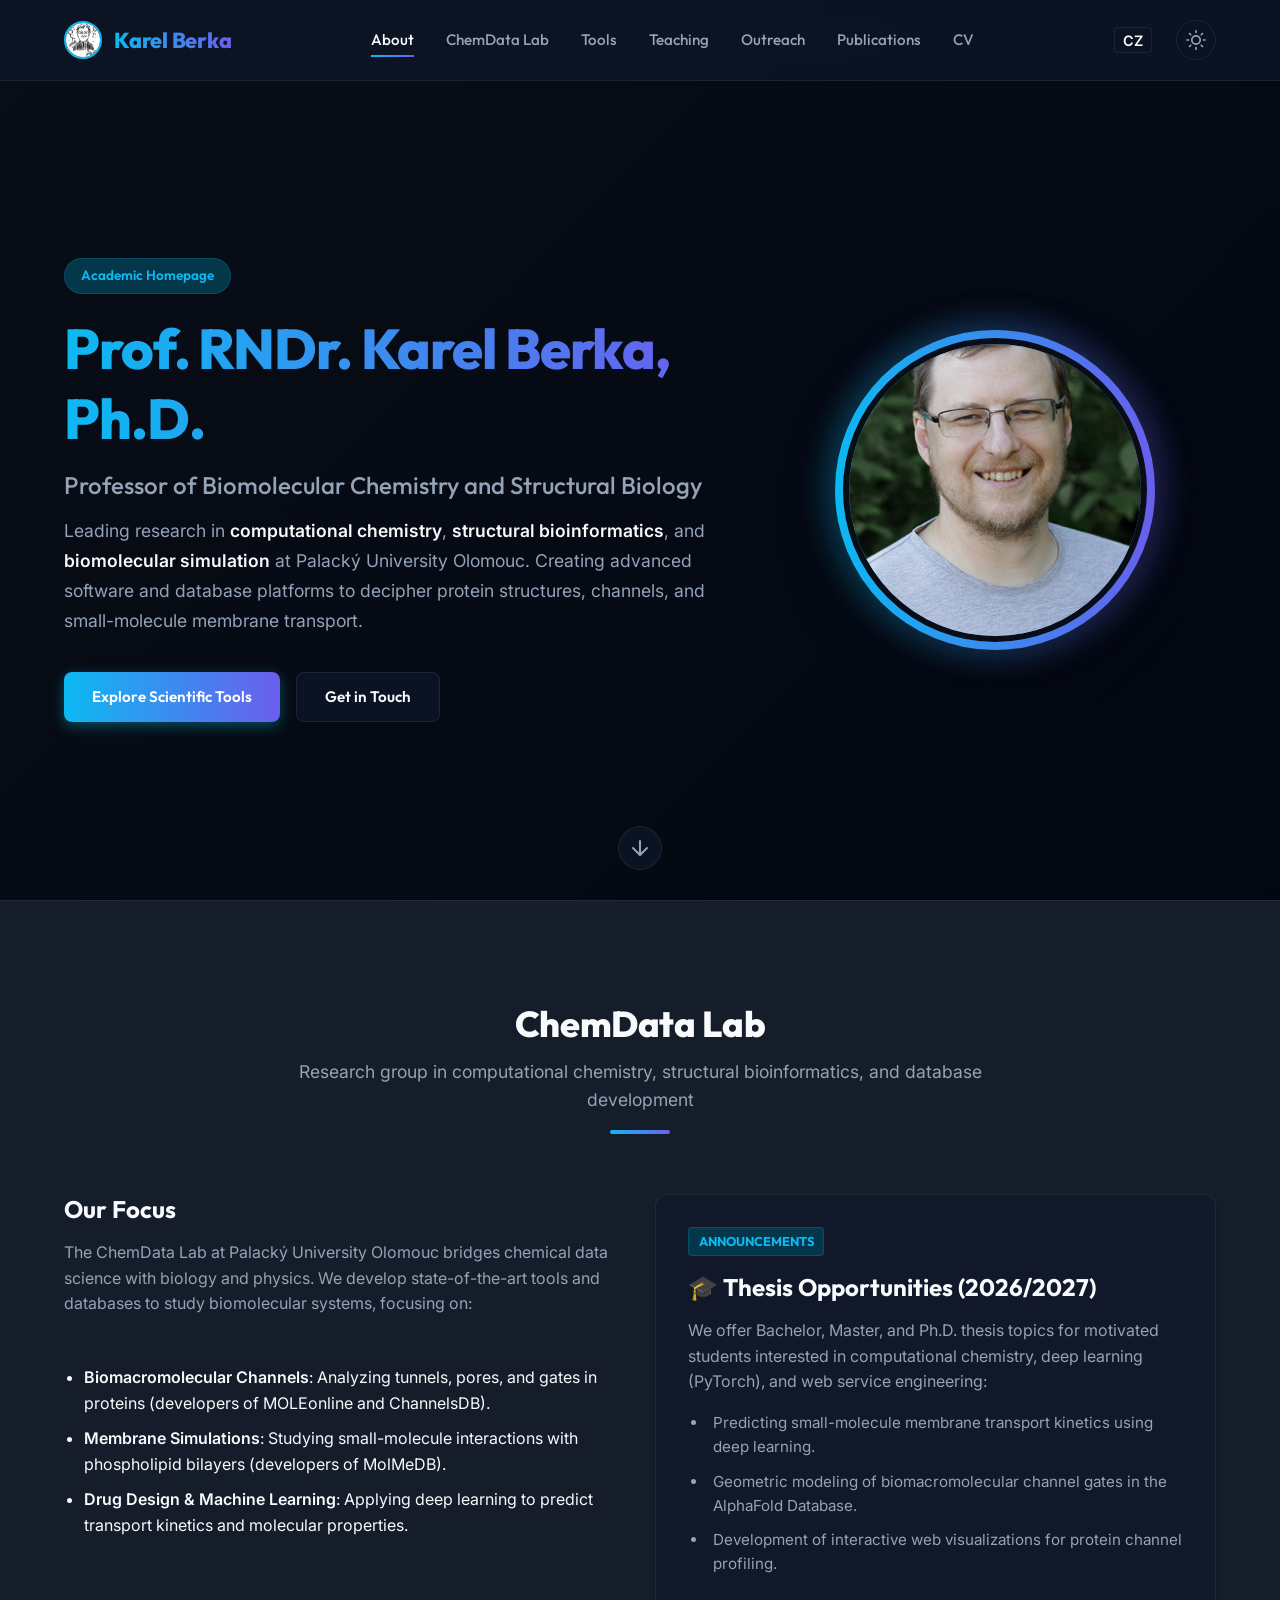
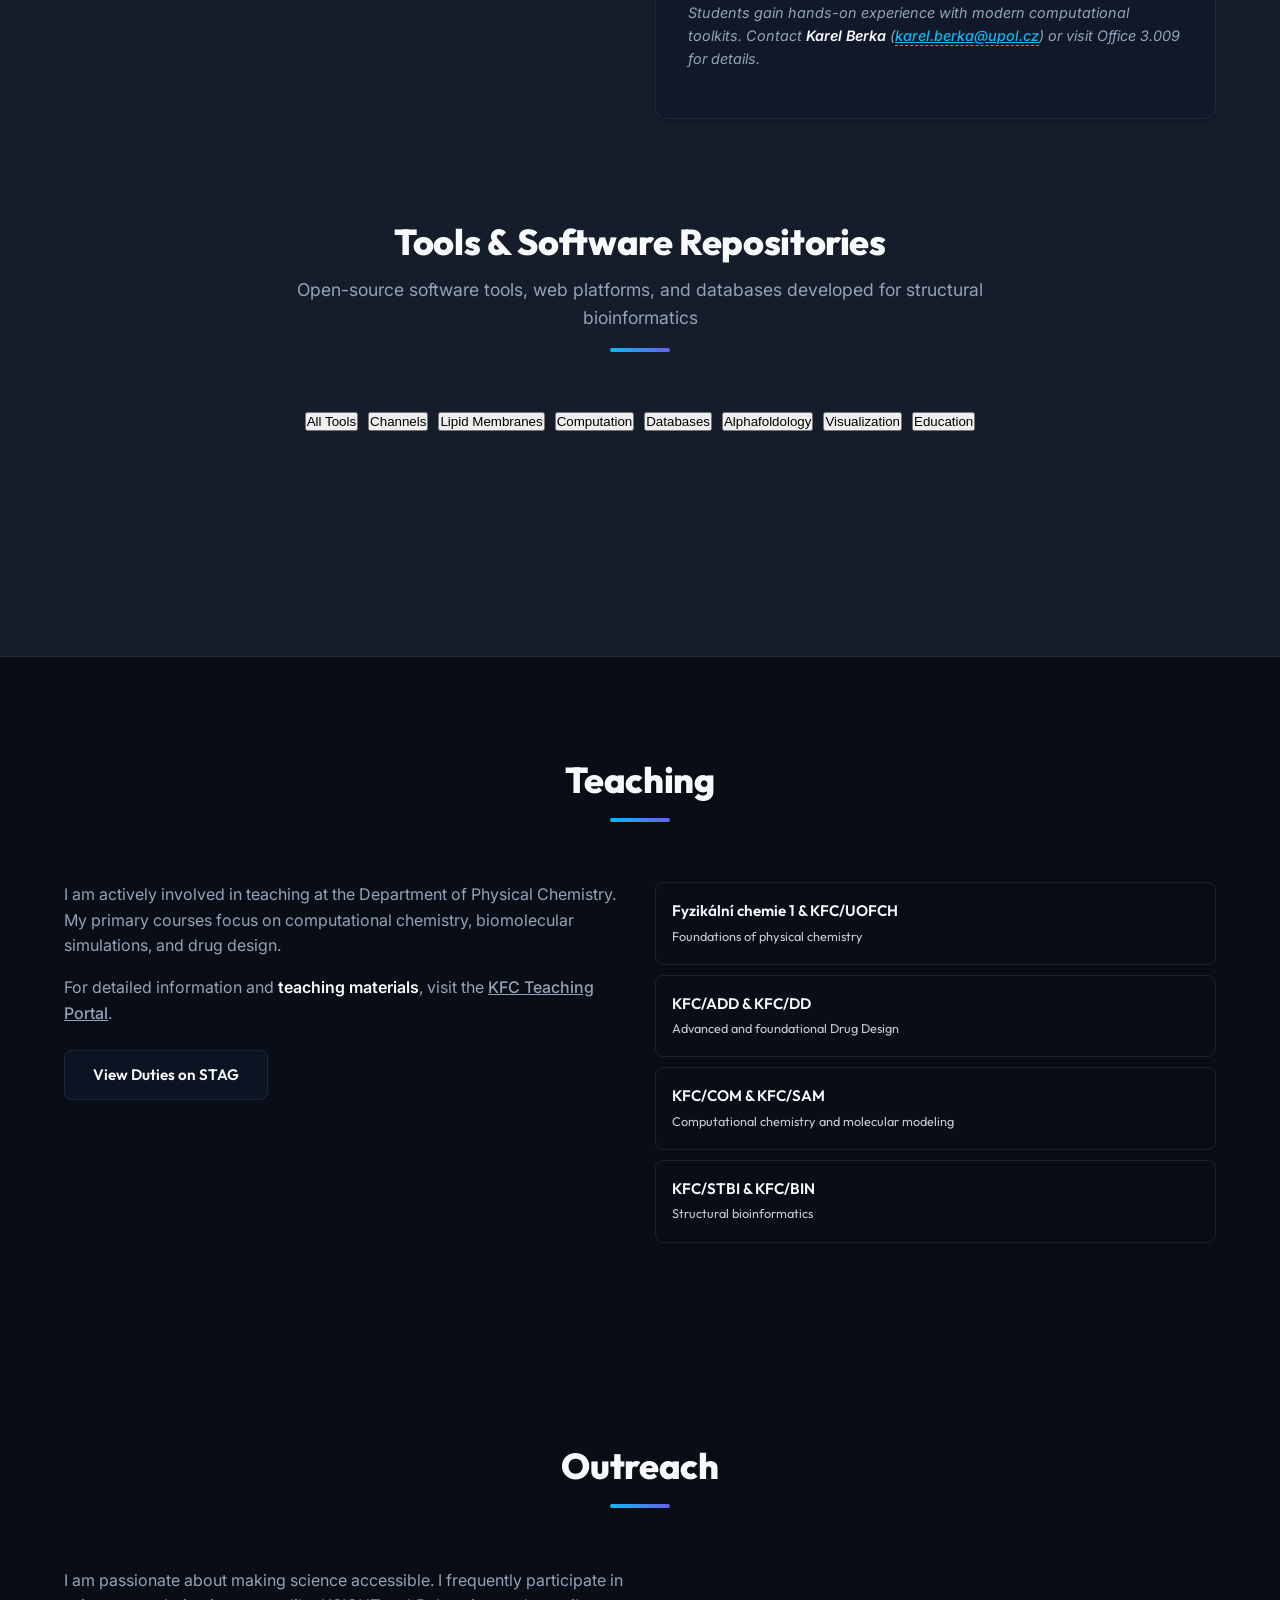
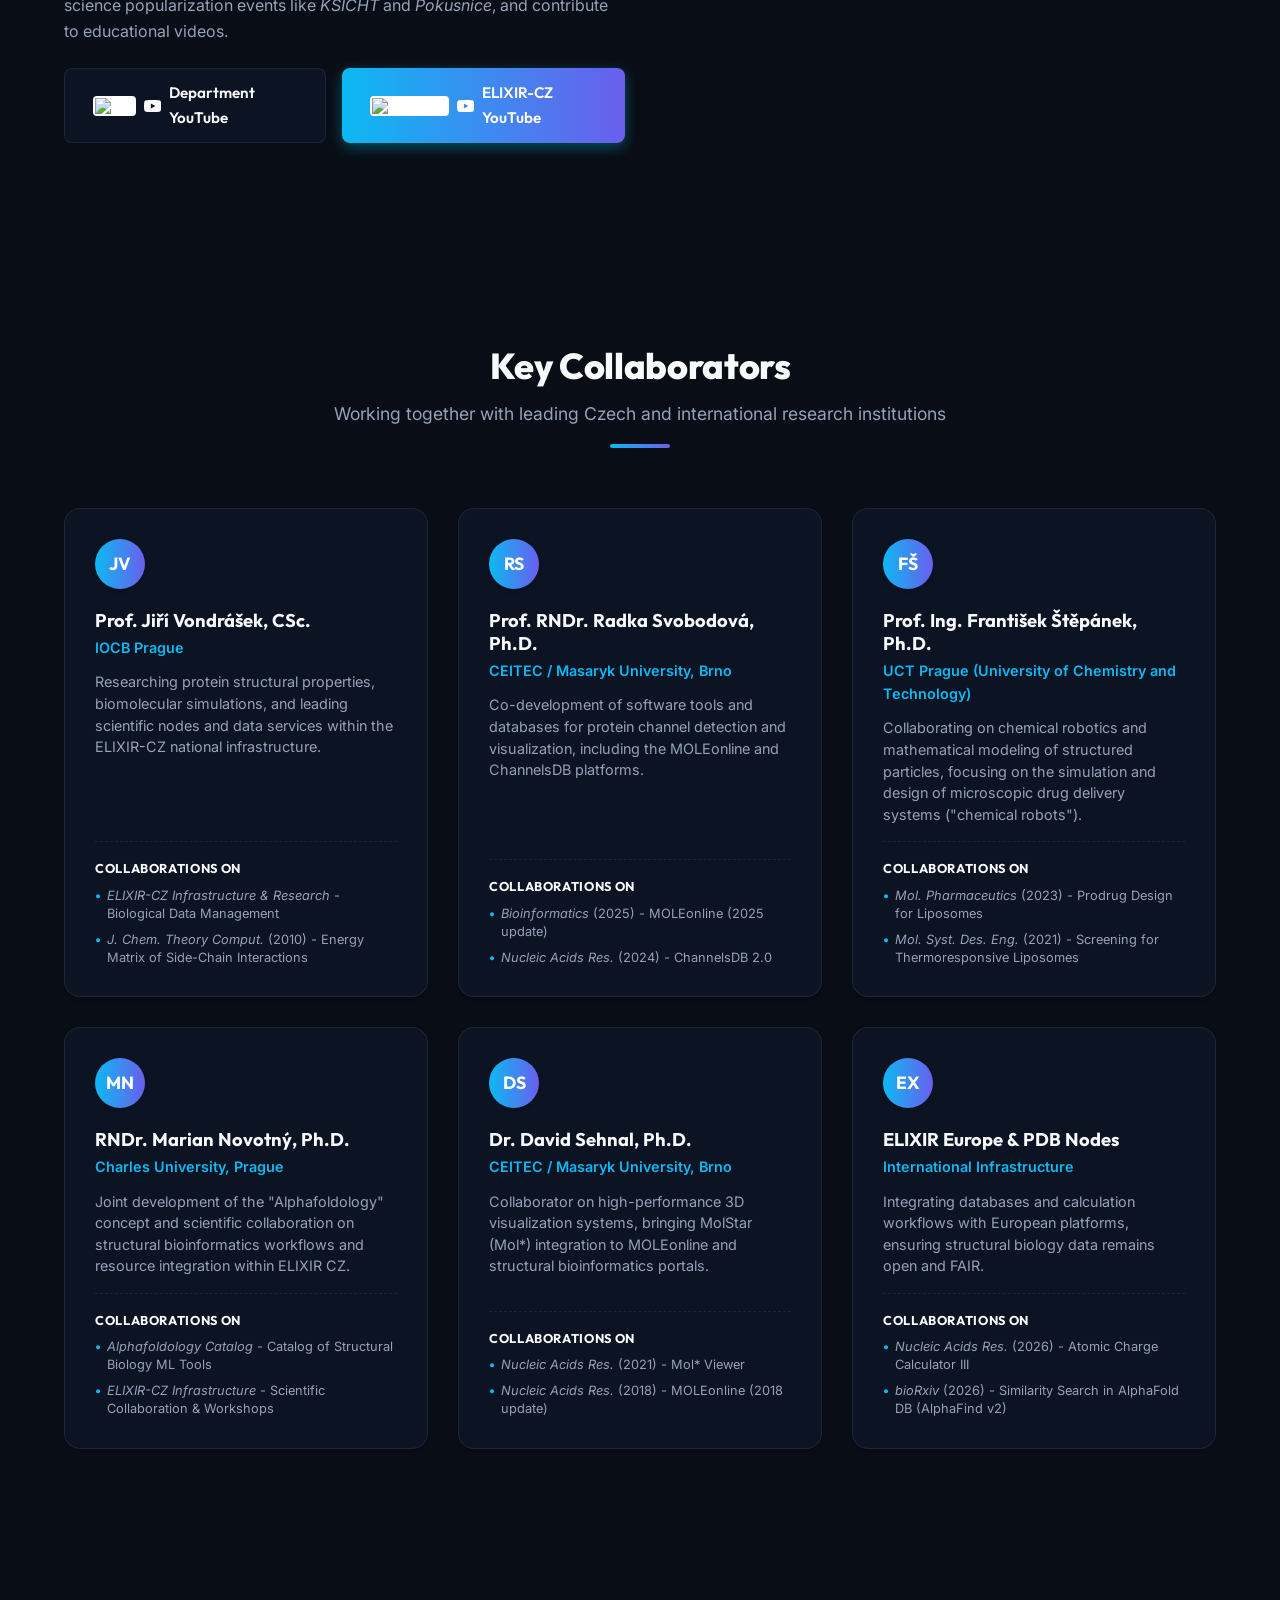
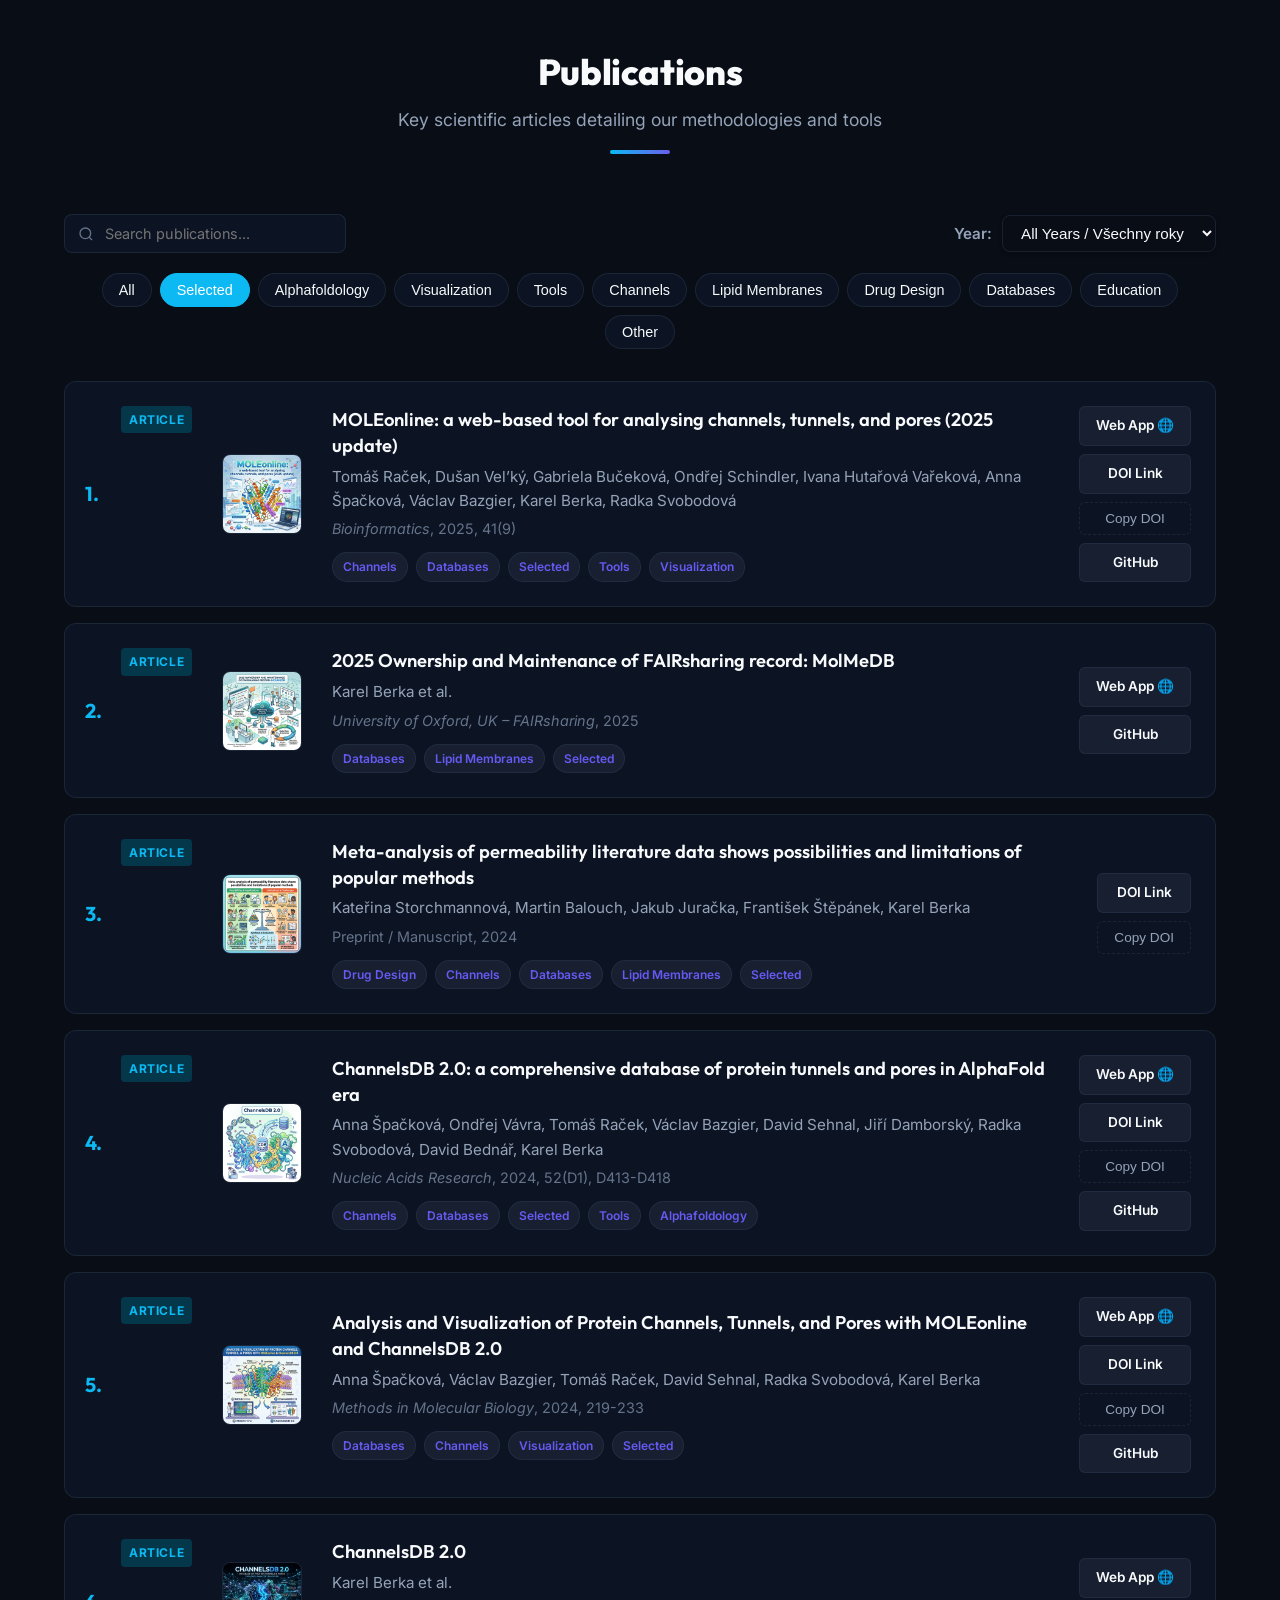
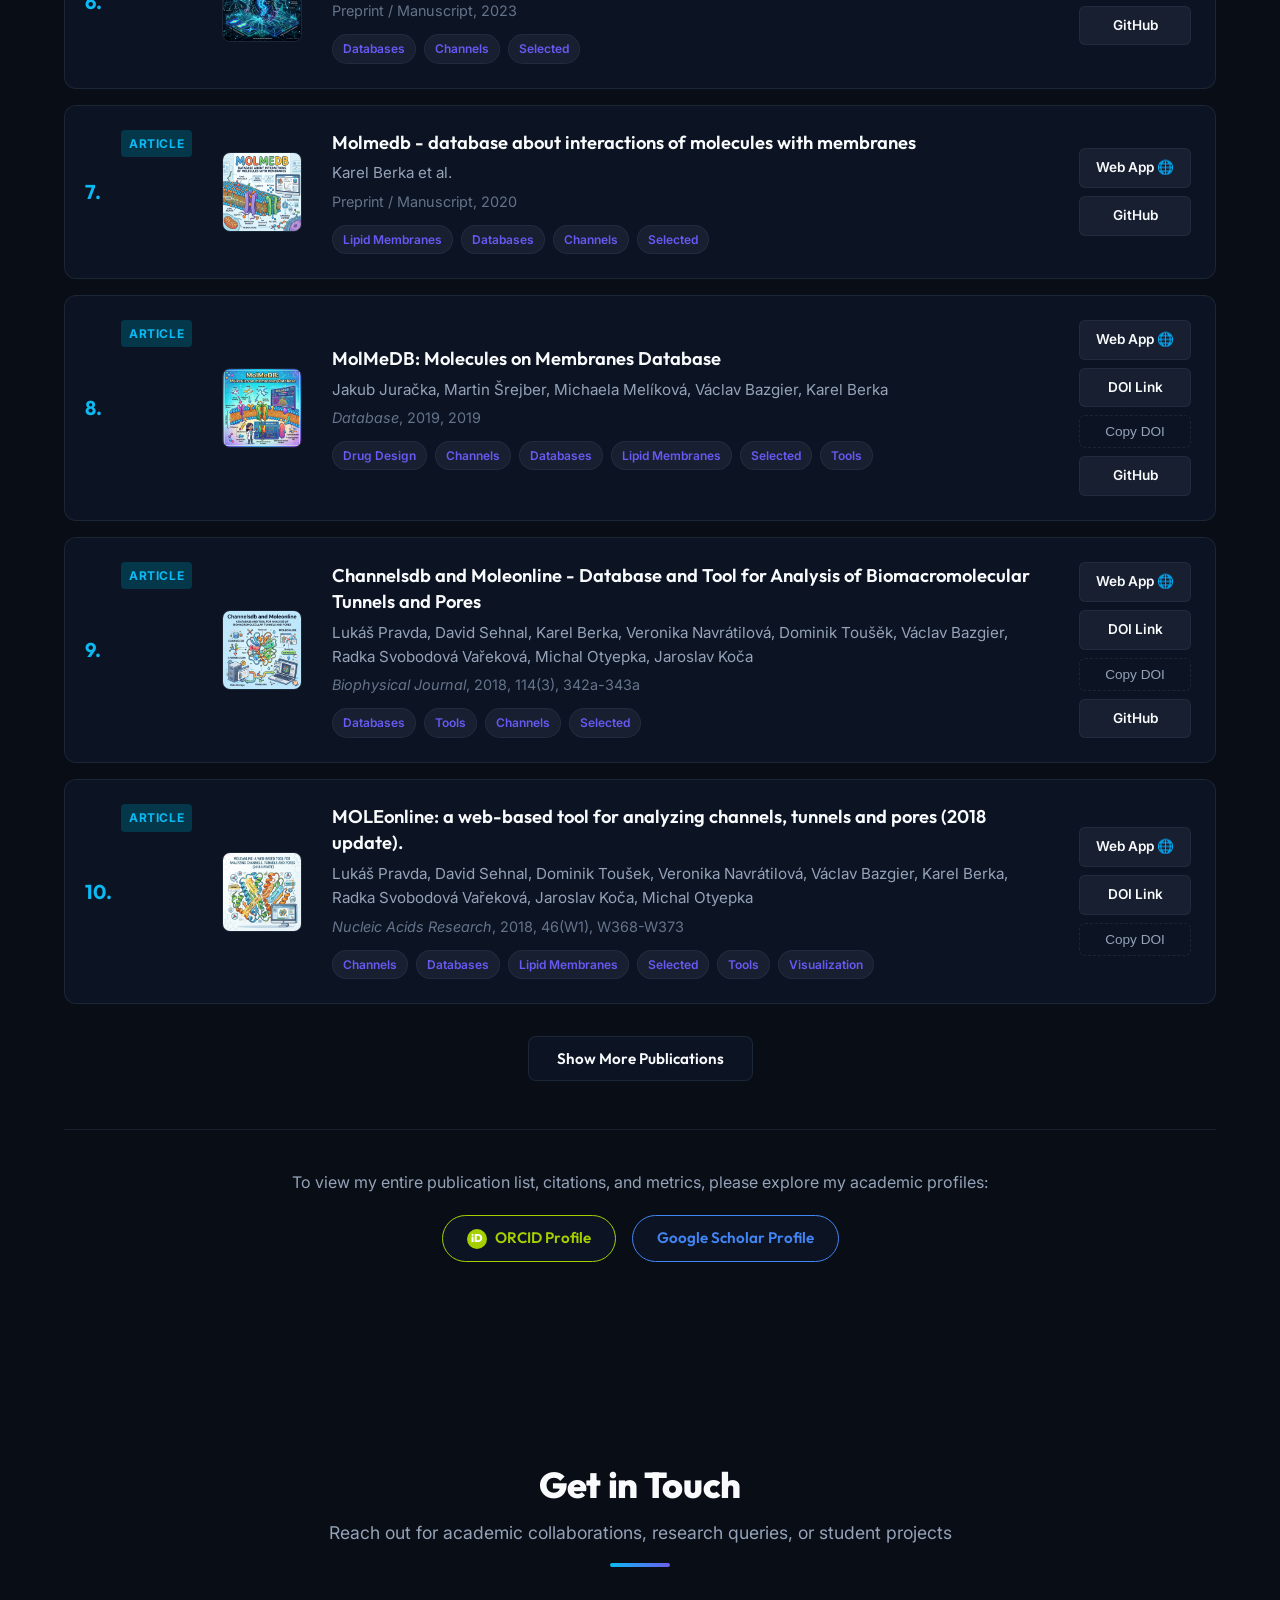
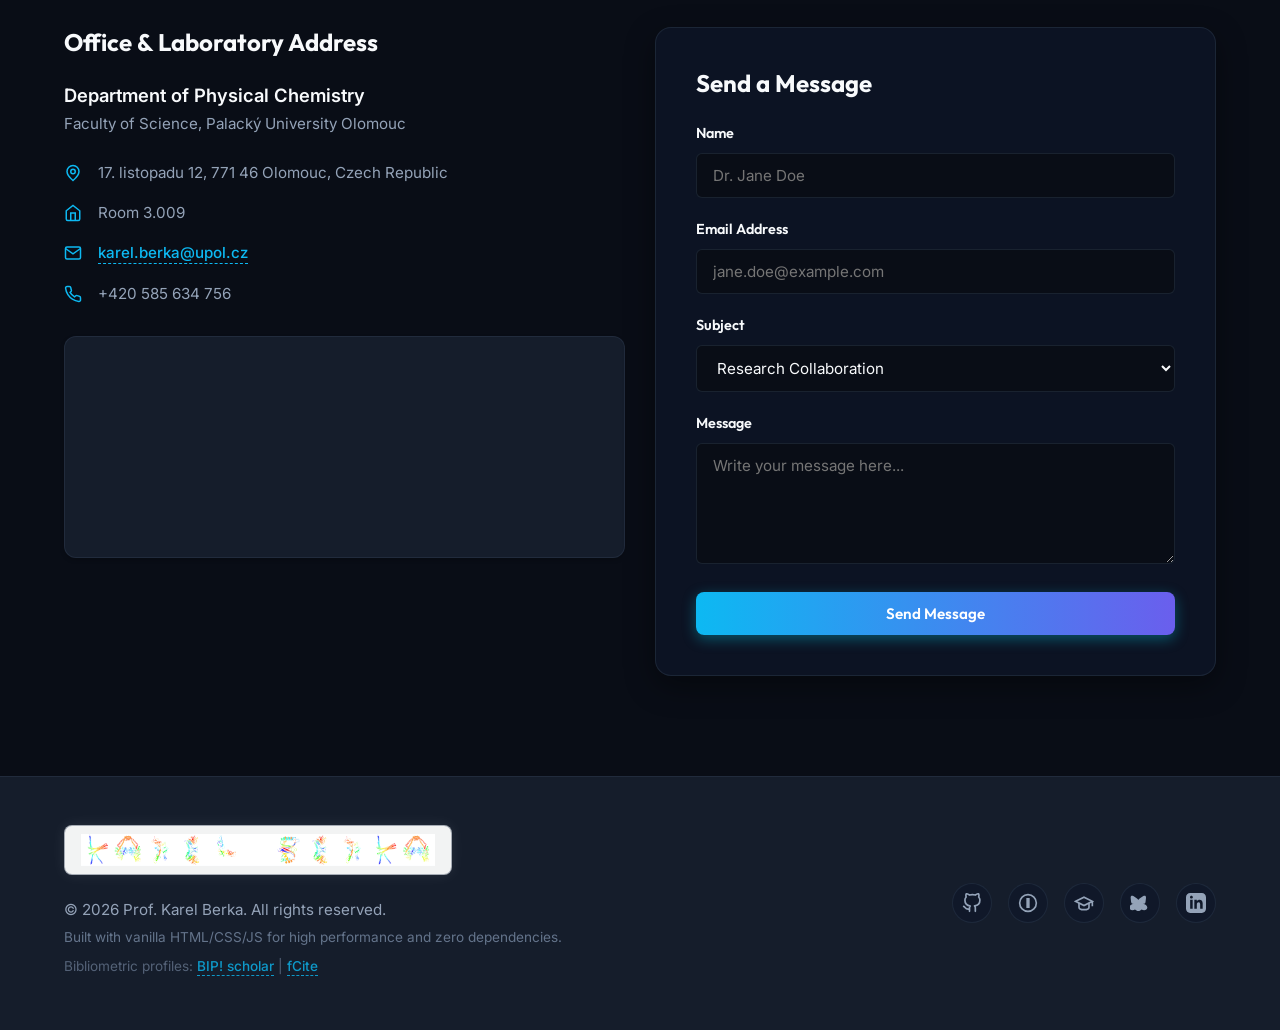
==== commit 3cb4c957: "Add Alphafoldology, Orbital simulator, Dilemata, 3DPMol*, and 2D Permeability Simulator to tools sec" ====
--- a/index.html
+++ b/index.html
@@ -172,7 +172,7 @@
                         <p class="lang-cs" style="display: none;">
                             ChemData Lab na Univerzitě Palackého v Olomouci propojuje chemickou datovou vědu s biologií a fyzikou. Vyvíjíme špičkové nástroje a databáze pro studium biomolekulárních systémů se zaměřením na:
                         </p>
-                        <ul class="custom-list" id="tools">
+                        <ul class="custom-list">
                             <li>
                                 <span class="lang-en"><strong>Biomacromolecular Channels</strong>: Analyzing tunnels, pores, and gates in proteins (developers of MOLEonline and ChannelsDB).</span>
                                 <span class="lang-cs" style="display: none;"><strong>Biomakromolekulární kanály</strong>: Analýza tunelů, pórů a hradel v proteinech (vývojáři MOLEonline a ChannelsDB).</span>
@@ -226,7 +226,45 @@
                     </div>
                 </div>
             </div>
+        
+        <!-- Scientific Tools & Software Repositories Section -->
+        <section id="tools" class="section">
+            <div class="container">
+                <div class="section-header">
+                    <h2 class="section-title">
+                        <span class="lang-en">Tools &amp; Software Repositories</span>
+                        <span class="lang-cs" style="display: none;">Softwarové nástroje a repozitáře</span>
+                    </h2>
+                    <p class="section-subtitle">
+                        <span class="lang-en">Open-source software tools, web platforms, and databases developed for structural bioinformatics</span>
+                        <span class="lang-cs" style="display: none;">Otevřené softwarové nástroje, webové platformy a databáze vyvíjené pro strukturní bioinformatiku</span>
+                    </p>
+                    <div class="divider"></div>
+                </div>
+
+                <!-- Tools Category Filters -->
+                <div class="tools-filters" style="display: flex; flex-wrap: wrap; gap: 10px; justify-content: center; margin-bottom: 25px;">
+                    <button class="tool-filter-btn active" data-tool-filter="all">
+                        <span class="lang-en">All Tools</span>
+                        <span class="lang-cs" style="display: none;">Všechny nástroje</span>
+                    </button>
+                    <button class="tool-filter-btn" data-tool-filter="Channels">Channels</button>
+                    <button class="tool-filter-btn" data-tool-filter="Lipid Membranes">Lipid Membranes</button>
+                    <button class="tool-filter-btn" data-tool-filter="Tools">Computation</button>
+                    <button class="tool-filter-btn" data-tool-filter="Databases">Databases</button>
+                    <button class="tool-filter-btn" data-tool-filter="Alphafoldology">Alphafoldology</button>
+                    <button class="tool-filter-btn" data-tool-filter="Visualization">Visualization</button>
+                    <button class="tool-filter-btn" data-tool-filter="Education">Education</button>
+                </div>
+
+                <!-- Tools Grid Container -->
+                <div id="tools-grid" class="grid grid-3">
+                    <!-- Dynamic rendering by JS from toolsData -->
+                </div>
+            </div>
         </section>
+
+</section>
 
         <!-- Teaching Section -->
         <section id="teaching" class="section">
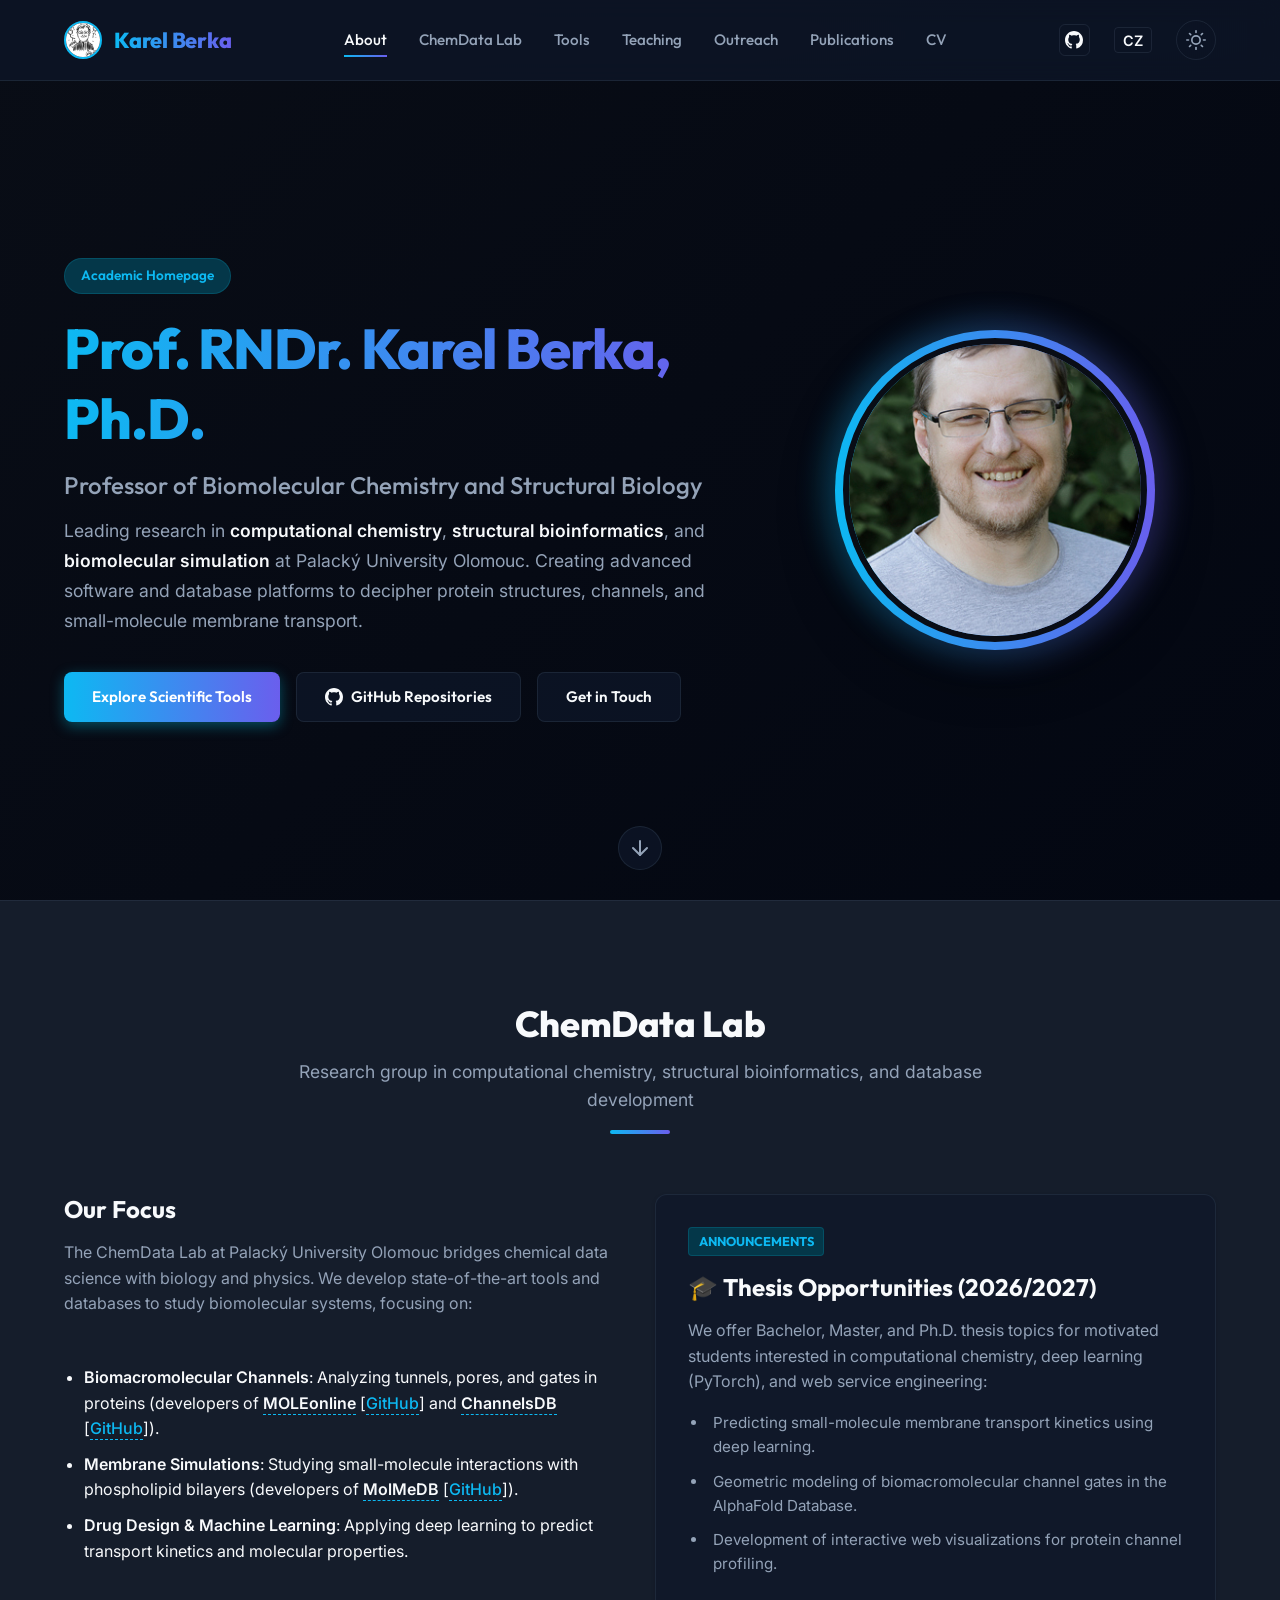
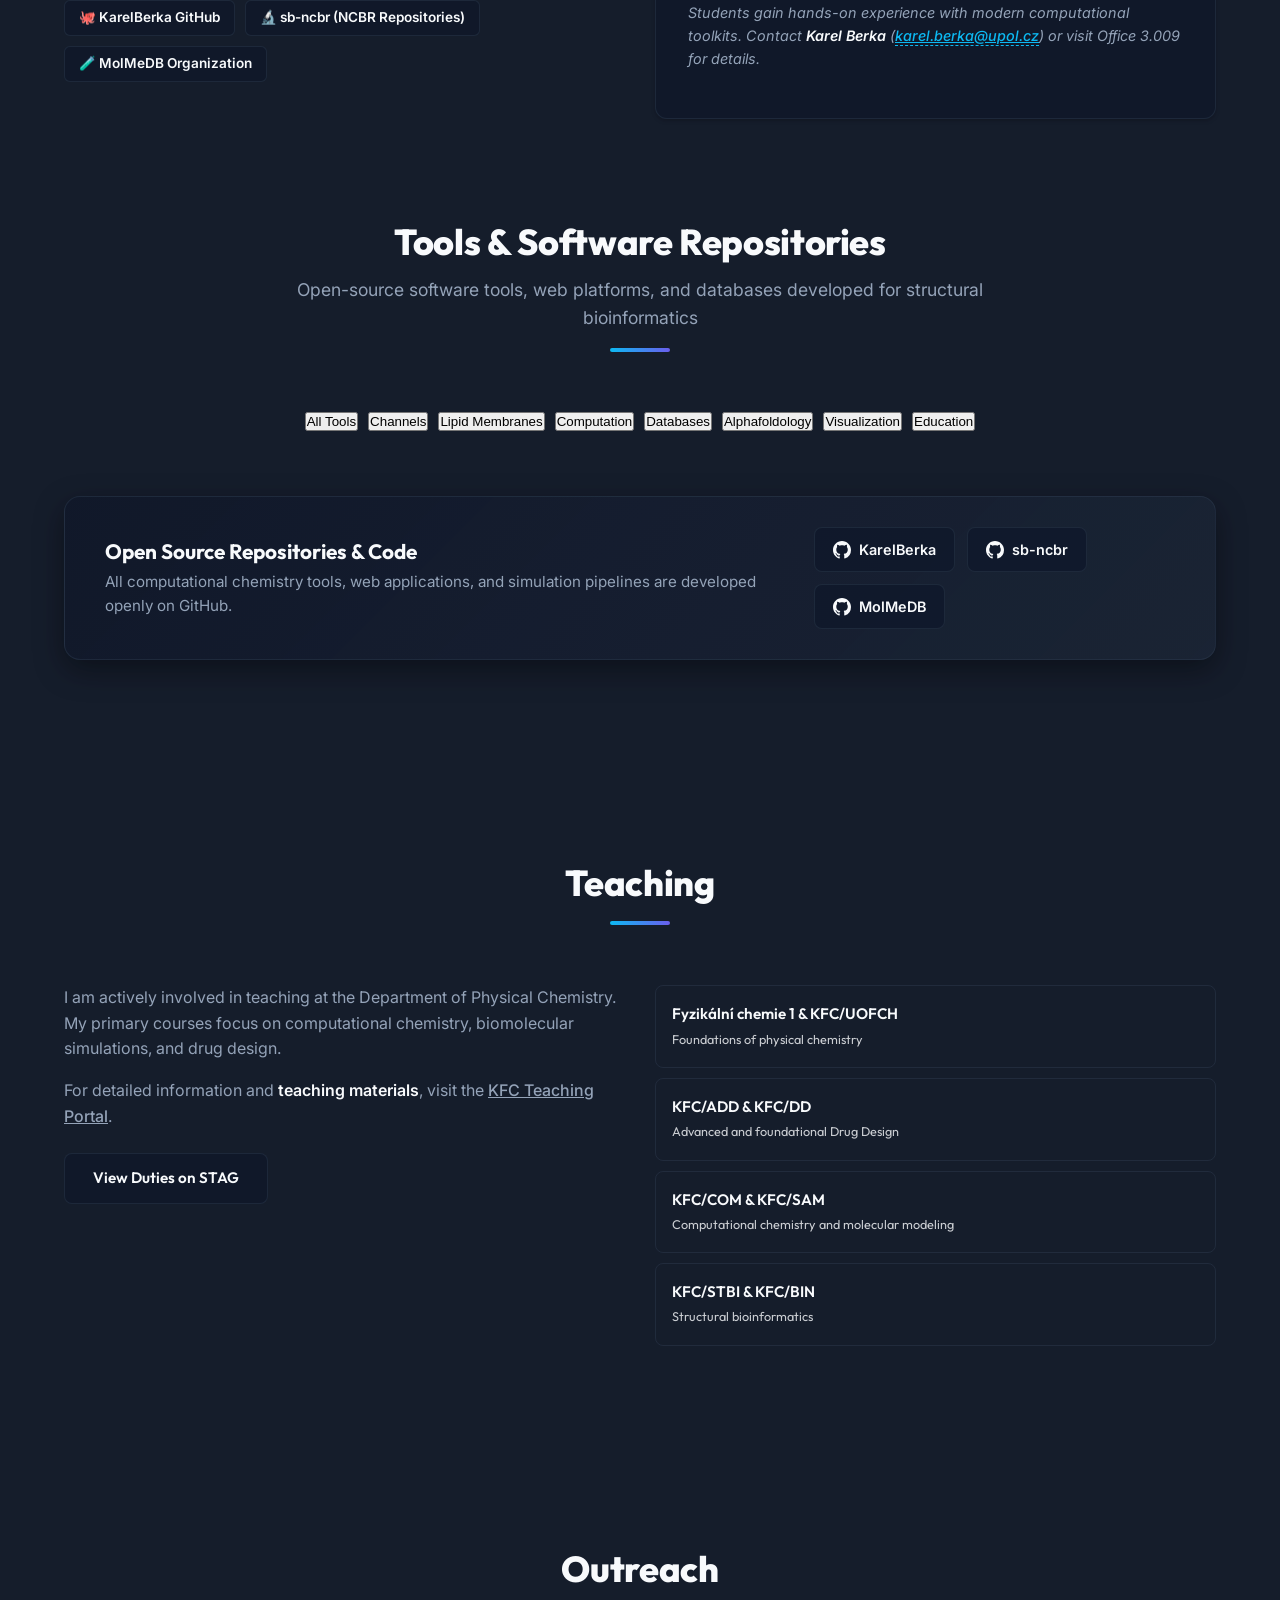
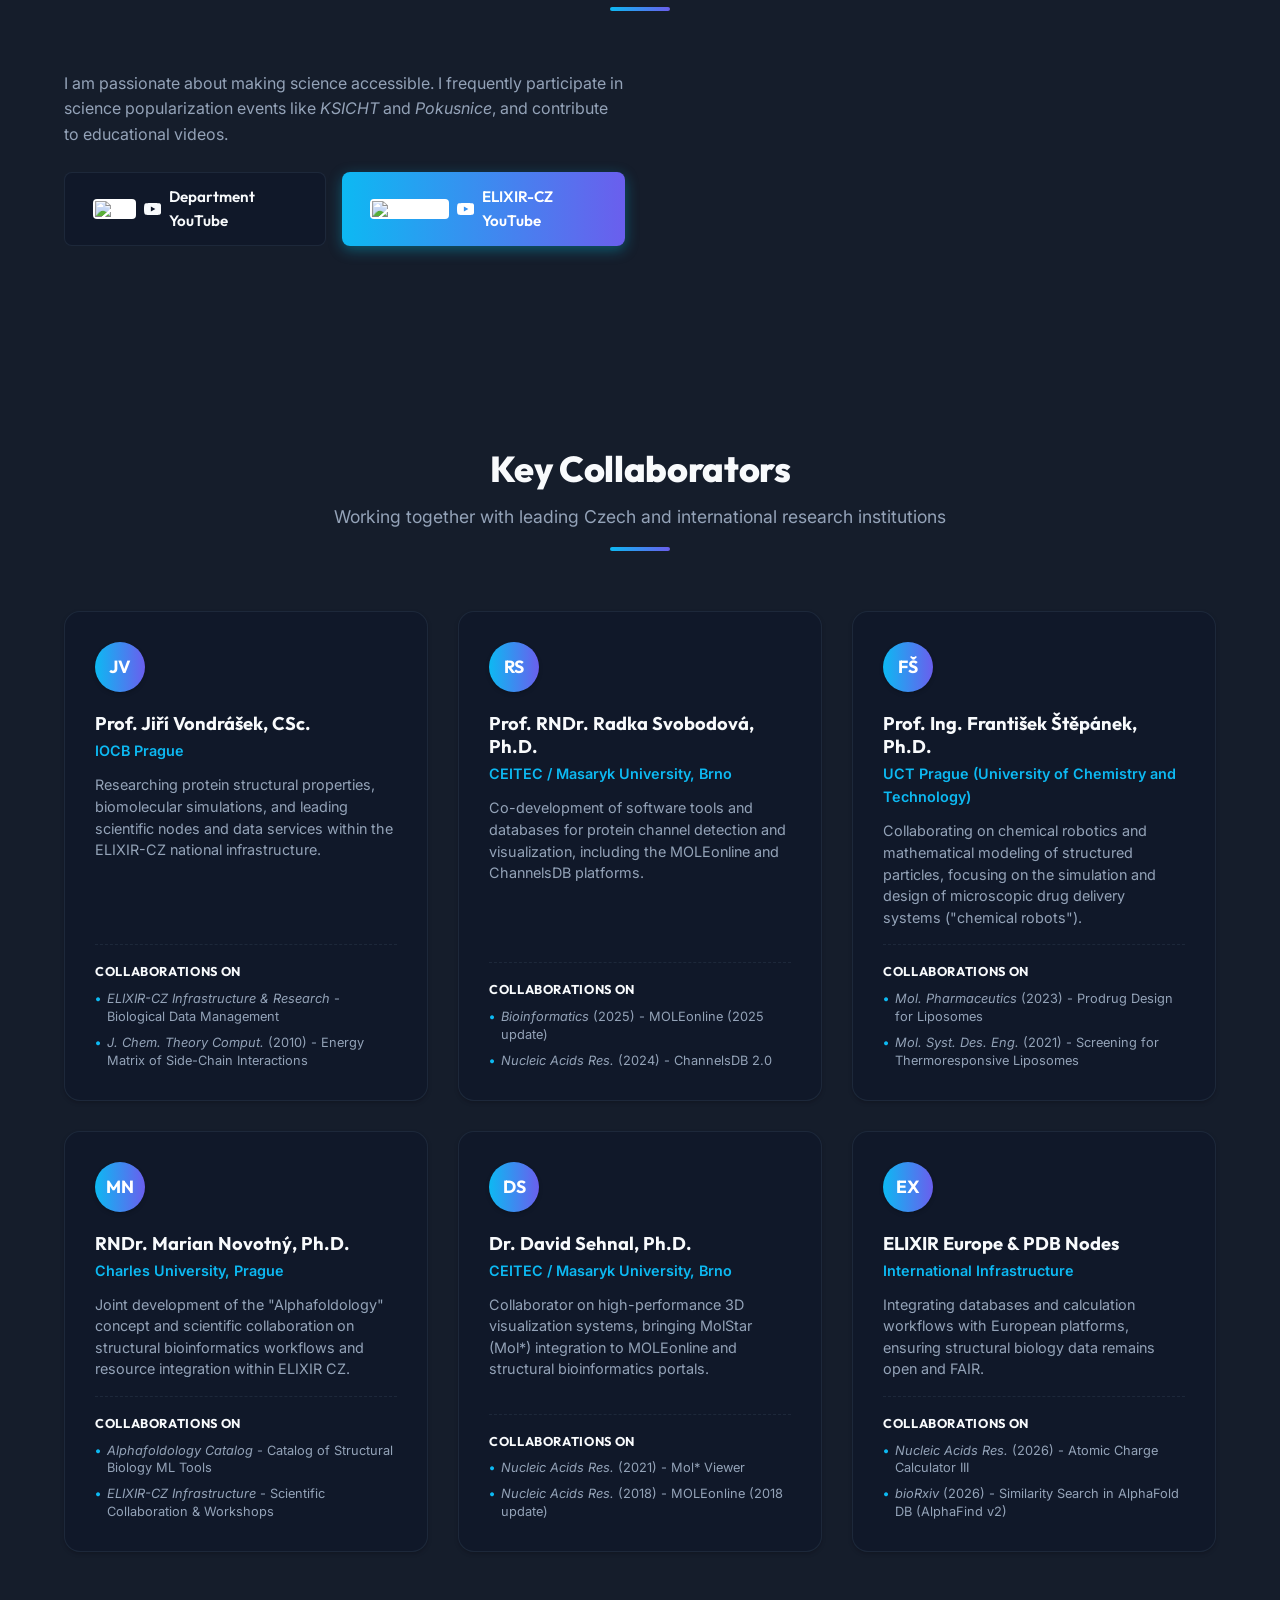
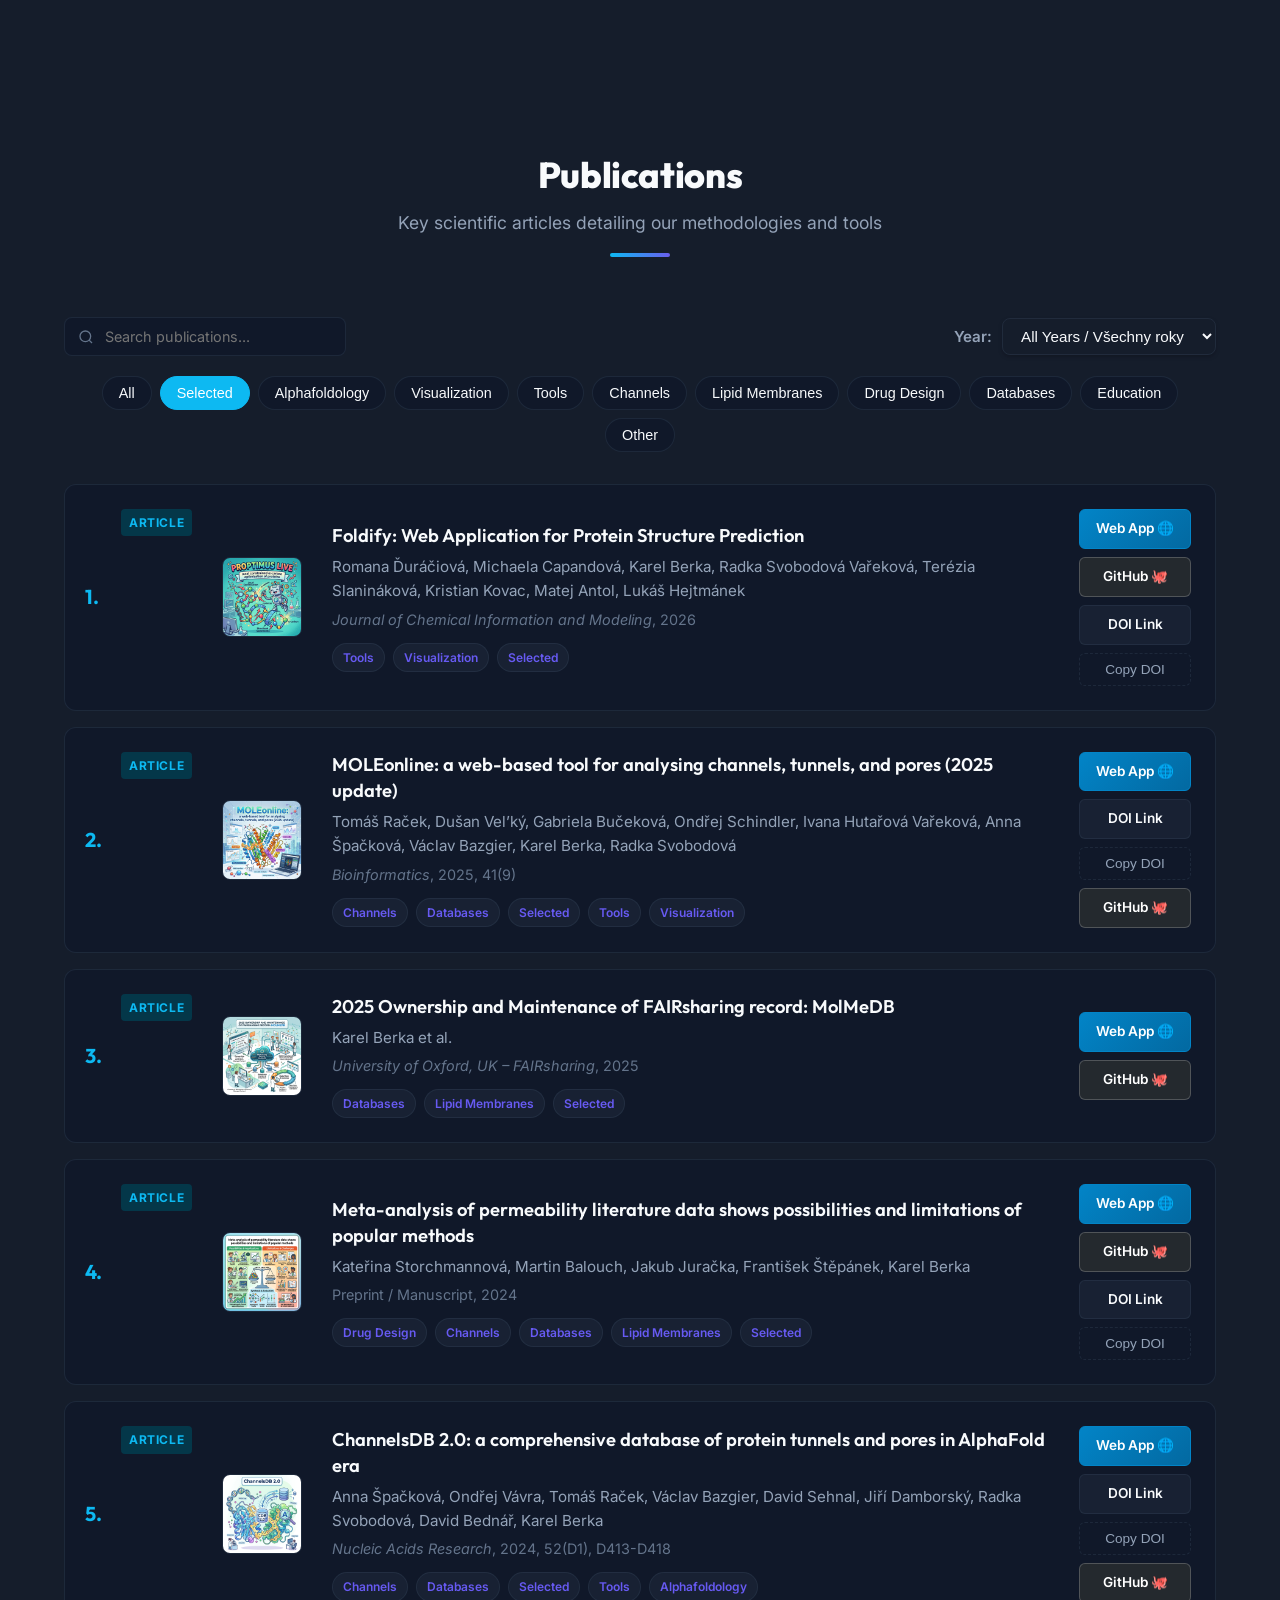
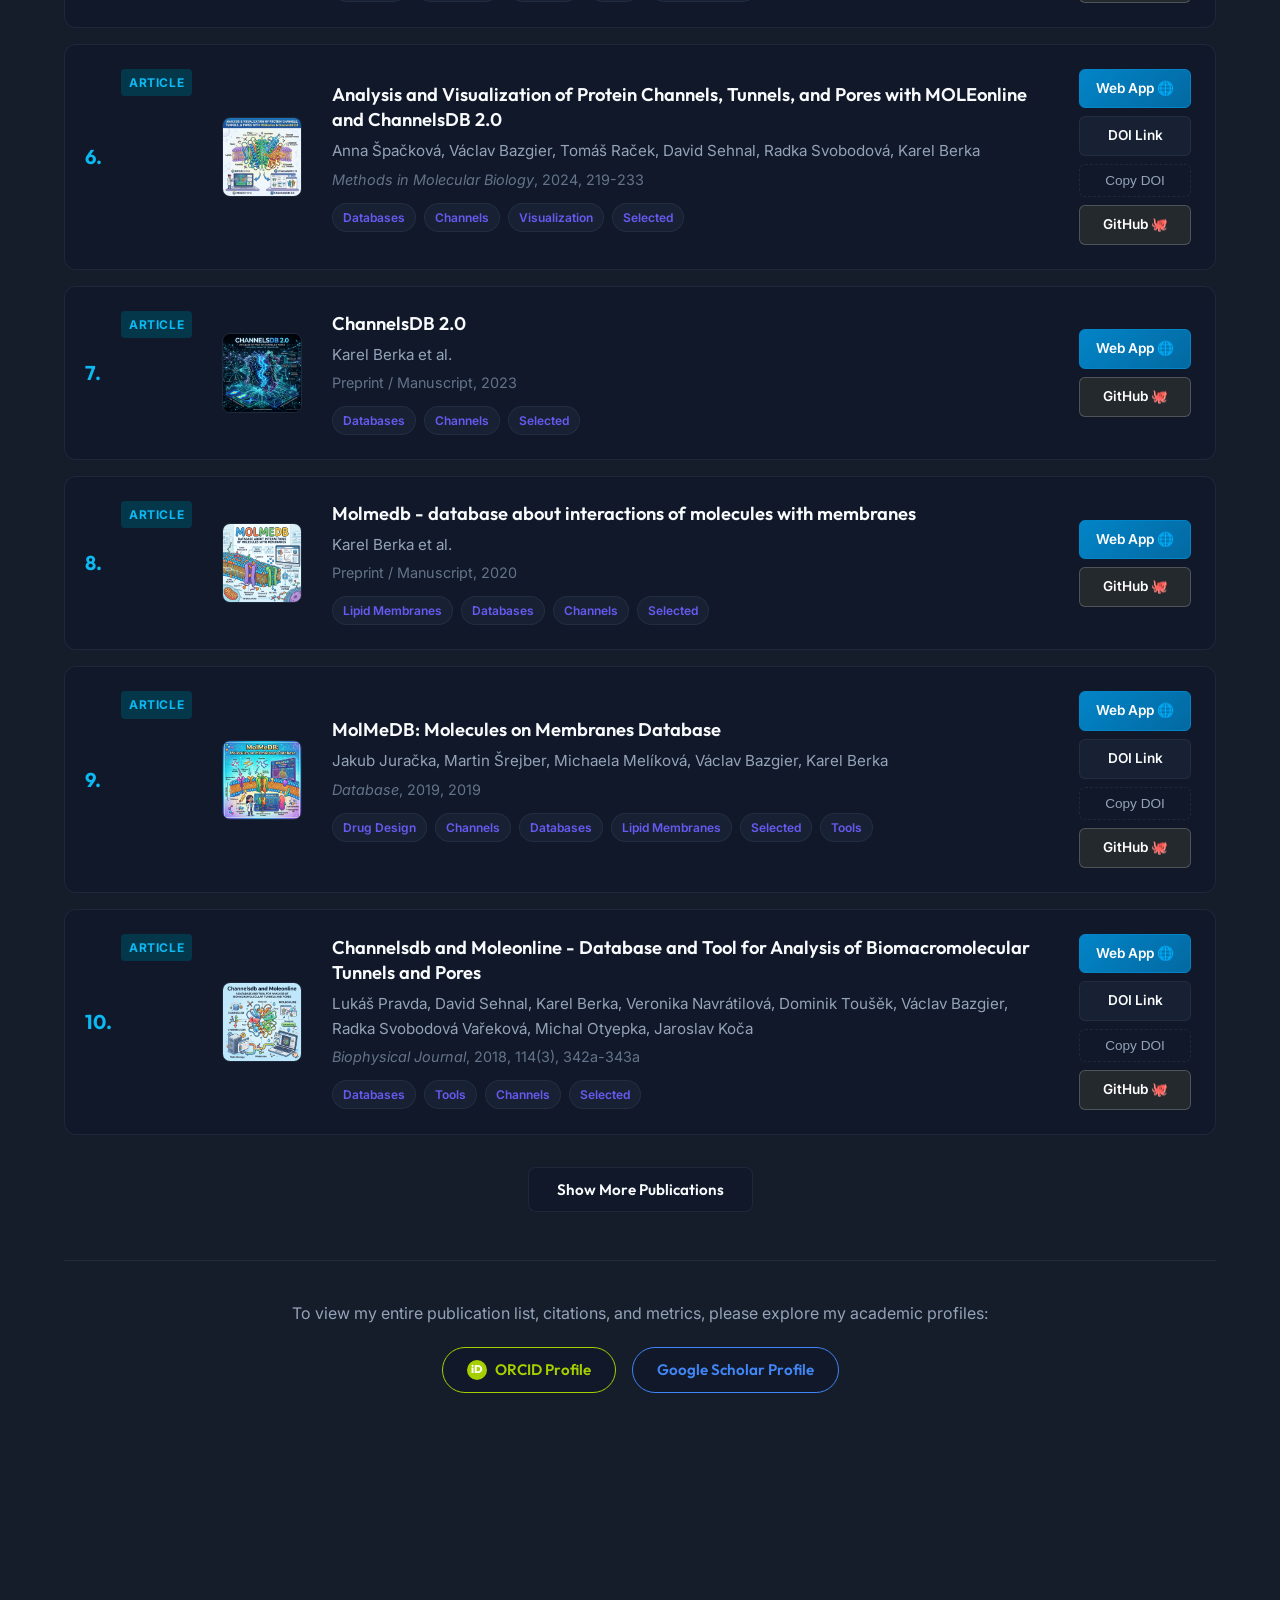
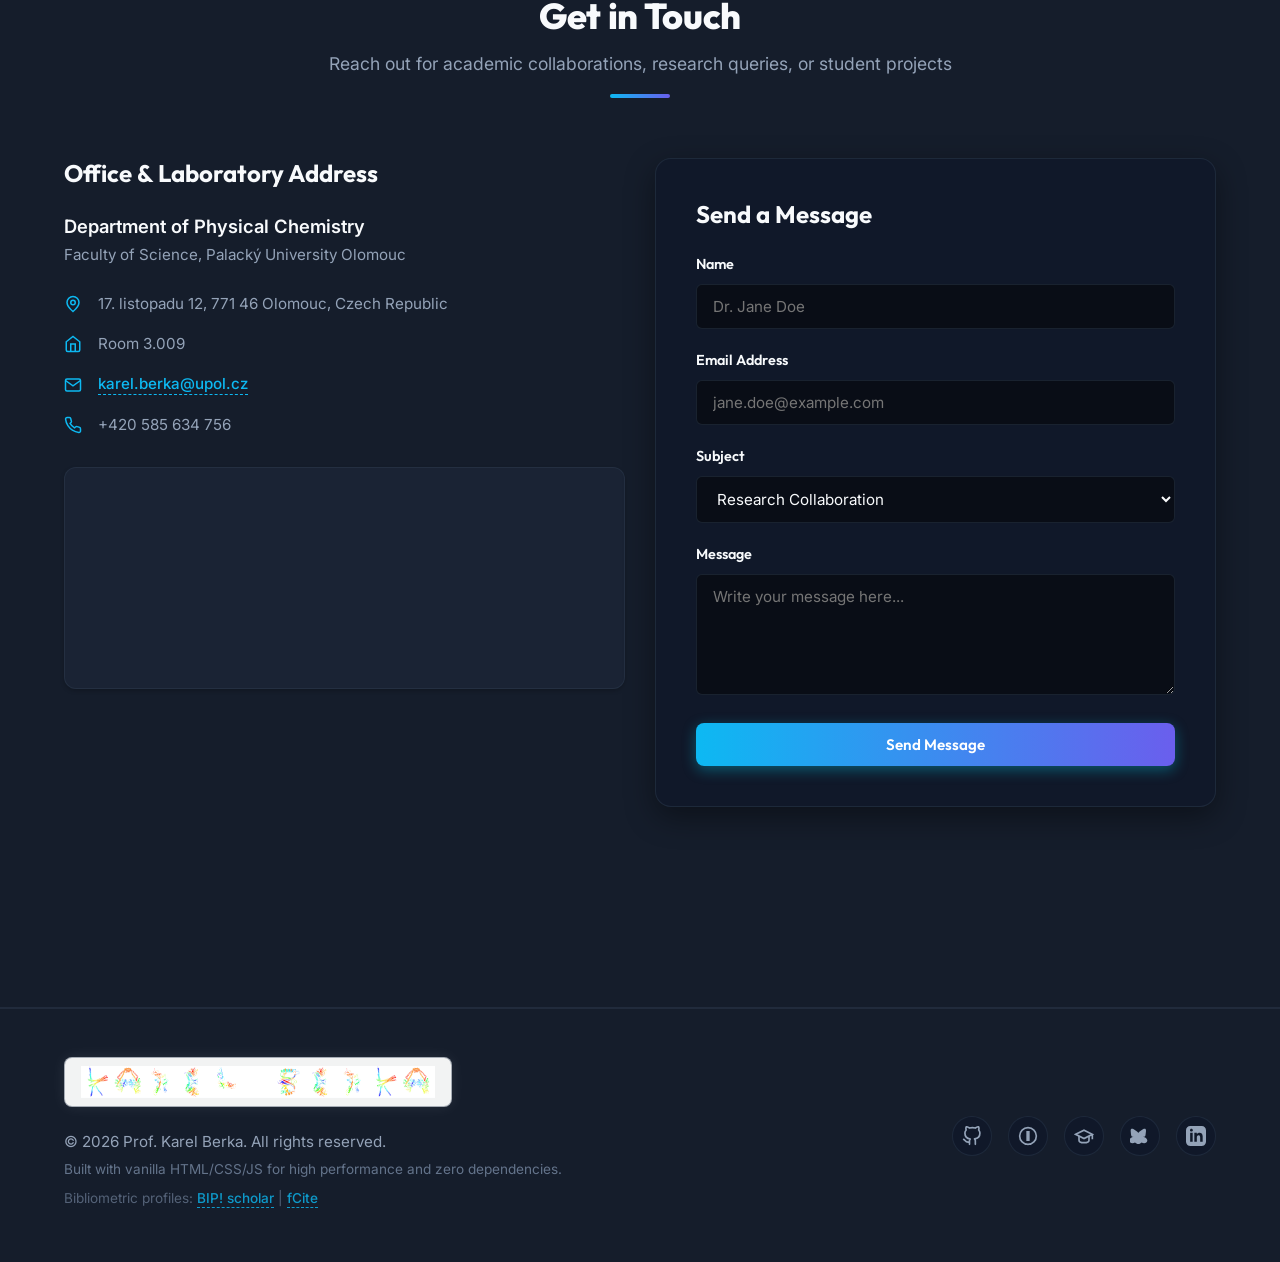
==== commit 139a58b7: "Add GitHub repositories and web links across navbar, hero, ChemData, tools, and publications" ====
--- a/index.html
+++ b/index.html
@@ -56,6 +56,11 @@
             </nav>
 
             <div class="nav-controls">
+                <a href="https://github.com/KarelBerka" target="_blank" rel="noopener" class="nav-github-link" aria-label="GitHub Repositories" title="GitHub Repositories">
+                    <svg viewBox="0 0 24 24" width="18" height="18" fill="currentColor">
+                        <path d="M12 0C5.37 0 0 5.37 0 12c0 5.31 3.435 9.795 8.205 11.385.6.105.825-.255.825-.57 0-.285-.015-1.23-.015-2.235-3.015.555-3.795-.735-4.035-1.41-.135-.345-.72-1.41-1.23-1.695-.42-.225-1.02-.78-.015-.795.945-.015 1.62.87 1.845 1.23 1.08 1.815 2.805 1.305 3.495.99.105-.78.42-1.305.765-1.605-2.67-.3-5.46-1.335-5.46-5.925 0-1.305.465-2.385 1.23-3.225-.12-.3-.54-1.53.12-3.18 0 0 1.005-.315 3.3 1.23.96-.27 1.98-.405 3-.405s2.04.135 3 .405c2.295-1.56 3.3-1.23 3.3-1.23.66 1.65.24 2.88.12 3.18.765.84 1.23 1.905 1.23 3.225 0 4.605-2.805 5.625-5.475 5.925.435.375.81 1.095.81 2.22 0 1.605-.015 2.895-.015 3.3 0 .315.225.69.825.57A12.02 12.02 0 0024 12c0-6.63-5.37-12-12-12z"/>
+                    </svg>
+                </a>
                 <button id="lang-toggle" aria-label="Toggle Language" title="Switch Language" style="background: none; border: 1px solid var(--border-color); color: var(--text-color); padding: 0.2rem 0.5rem; border-radius: 4px; cursor: pointer; font-family: var(--font-primary); font-weight: 600; font-size: 0.9rem; margin-right: 0.5rem;">
                     <span class="lang-en">CZ</span>
                     <span class="lang-cs" style="display: none;">EN</span>
@@ -114,6 +119,13 @@
                         <a href="#tools" class="btn btn-primary">
                             <span class="lang-en">Explore Scientific Tools</span>
                             <span class="lang-cs" style="display: none;">Prozkoumat vědecké nástroje</span>
+                        </a>
+                        <a href="https://github.com/KarelBerka" target="_blank" rel="noopener" class="btn btn-secondary" style="display: inline-flex; align-items: center; gap: 8px;">
+                            <svg viewBox="0 0 24 24" width="18" height="18" fill="currentColor">
+                                <path d="M12 0C5.37 0 0 5.37 0 12c0 5.31 3.435 9.795 8.205 11.385.6.105.825-.255.825-.57 0-.285-.015-1.23-.015-2.235-3.015.555-3.795-.735-4.035-1.41-.135-.345-.72-1.41-1.23-1.695-.42-.225-1.02-.78-.015-.795.945-.015 1.62.87 1.845 1.23 1.08 1.815 2.805 1.305 3.495.99.105-.78.42-1.305.765-1.605-2.67-.3-5.46-1.335-5.46-5.925 0-1.305.465-2.385 1.23-3.225-.12-.3-.54-1.53.12-3.18 0 0 1.005-.315 3.3 1.23.96-.27 1.98-.405 3-.405s2.04.135 3 .405c2.295-1.56 3.3-1.23 3.3-1.23.66 1.65.24 2.88.12 3.18.765.84 1.23 1.905 1.23 3.225 0 4.605-2.805 5.625-5.475 5.925.435.375.81 1.095.81 2.22 0 1.605-.015 2.895-.015 3.3 0 .315.225.69.825.57A12.02 12.02 0 0024 12c0-6.63-5.37-12-12-12z"/>
+                            </svg>
+                            <span class="lang-en">GitHub Repositories</span>
+                            <span class="lang-cs" style="display: none;">GitHub repozitáře</span>
                         </a>
                         <a href="#contact" class="btn btn-secondary">
                             <span class="lang-en">Get in Touch</span>
@@ -174,18 +186,29 @@
                         </p>
                         <ul class="custom-list">
                             <li>
-                                <span class="lang-en"><strong>Biomacromolecular Channels</strong>: Analyzing tunnels, pores, and gates in proteins (developers of MOLEonline and ChannelsDB).</span>
-                                <span class="lang-cs" style="display: none;"><strong>Biomakromolekulární kanály</strong>: Analýza tunelů, pórů a hradel v proteinech (vývojáři MOLEonline a ChannelsDB).</span>
+                                <span class="lang-en"><strong>Biomacromolecular Channels</strong>: Analyzing tunnels, pores, and gates in proteins (developers of <a href="https://moleonline.cz" target="_blank" rel="noopener" class="inline-link"><strong>MOLEonline</strong></a> [<a href="https://github.com/sb-ncbr/MOLE" target="_blank" rel="noopener" class="inline-link">GitHub</a>] and <a href="https://channelsdb.biodata.ceitec.cz" target="_blank" rel="noopener" class="inline-link"><strong>ChannelsDB</strong></a> [<a href="https://github.com/sb-ncbr/channelsdb" target="_blank" rel="noopener" class="inline-link">GitHub</a>]).</span>
+                                <span class="lang-cs" style="display: none;"><strong>Biomakromolekulární kanály</strong>: Analýza tunelů, pórů a hradel v proteinech (vývojáři <a href="https://moleonline.cz" target="_blank" rel="noopener" class="inline-link"><strong>MOLEonline</strong></a> [<a href="https://github.com/sb-ncbr/MOLE" target="_blank" rel="noopener" class="inline-link">GitHub</a>] a <a href="https://channelsdb.biodata.ceitec.cz" target="_blank" rel="noopener" class="inline-link"><strong>ChannelsDB</strong></a> [<a href="https://github.com/sb-ncbr/channelsdb" target="_blank" rel="noopener" class="inline-link">GitHub</a>]).</span>
                             </li>
                             <li>
-                                <span class="lang-en"><strong>Membrane Simulations</strong>: Studying small-molecule interactions with phospholipid bilayers (developers of MolMeDB).</span>
-                                <span class="lang-cs" style="display: none;"><strong>Membránové simulace</strong>: Studium interakcí malých molekul s fosfolipidovými dvouvrstvami (vývojáři MolMeDB).</span>
+                                <span class="lang-en"><strong>Membrane Simulations</strong>: Studying small-molecule interactions with phospholipid bilayers (developers of <a href="https://molmedb.chem.upol.cz" target="_blank" rel="noopener" class="inline-link"><strong>MolMeDB</strong></a> [<a href="https://github.com/MolMeDB/MolMeDB" target="_blank" rel="noopener" class="inline-link">GitHub</a>]).</span>
+                                <span class="lang-cs" style="display: none;"><strong>Membránové simulace</strong>: Studium interakcí malých molekul s fosfolipidovými dvouvrstvami (vývojáři <a href="https://molmedb.chem.upol.cz" target="_blank" rel="noopener" class="inline-link"><strong>MolMeDB</strong></a> [<a href="https://github.com/MolMeDB/MolMeDB" target="_blank" rel="noopener" class="inline-link">GitHub</a>]).</span>
                             </li>
                             <li>
                                 <span class="lang-en"><strong>Drug Design & Machine Learning</strong>: Applying deep learning to predict transport kinetics and molecular properties.</span>
                                 <span class="lang-cs" style="display: none;"><strong>Návrh léčiv a strojové učení</strong>: Využití hlubokého učení pro predikci kinetiky transportu a molekulárních vlastností.</span>
                             </li>
                         </ul>
+                        <div class="chemdata-repo-links">
+                            <a href="https://github.com/KarelBerka" target="_blank" rel="noopener" class="chemdata-repo-link" title="Karel Berka GitHub">
+                                🐙 KarelBerka GitHub
+                            </a>
+                            <a href="https://github.com/sb-ncbr" target="_blank" rel="noopener" class="chemdata-repo-link" title="NCBR Structural Bioinformatics">
+                                🔬 sb-ncbr (NCBR Repositories)
+                            </a>
+                            <a href="https://github.com/MolMeDB" target="_blank" rel="noopener" class="chemdata-repo-link" title="MolMeDB GitHub Organization">
+                                🧪 MolMeDB Organization
+                            </a>
+                        </div>
                     </div>
 
                     <!-- Right: Thesis Announcements -->
@@ -261,10 +284,44 @@
                 <div id="tools-grid" class="grid grid-3">
                     <!-- Dynamic rendering by JS from toolsData -->
                 </div>
+
+                <!-- Repositories Callout Banner -->
+                <div class="repositories-box" style="margin-top: 40px;">
+                    <div class="repo-banner">
+                        <div class="repo-banner-text">
+                            <h3>
+                                <span class="lang-en">Open Source Repositories &amp; Code</span>
+                                <span class="lang-cs" style="display: none;">Open Source repozitáře &amp; kód</span>
+                            </h3>
+                            <p>
+                                <span class="lang-en">All computational chemistry tools, web applications, and simulation pipelines are developed openly on GitHub.</span>
+                                <span class="lang-cs" style="display: none;">Všechny výpočetní nástroje, webové aplikace i simulační skripty jsou vyvíjeny otevřeně na GitHubu.</span>
+                            </p>
+                        </div>
+                        <div class="repo-banner-actions">
+                            <a href="https://github.com/KarelBerka" target="_blank" rel="noopener" class="btn-repo-org" title="Karel Berka Personal GitHub">
+                                <svg viewBox="0 0 24 24" width="18" height="18" fill="currentColor">
+                                    <path d="M12 0C5.37 0 0 5.37 0 12c0 5.31 3.435 9.795 8.205 11.385.6.105.825-.255.825-.57 0-.285-.015-1.23-.015-2.235-3.015.555-3.795-.735-4.035-1.41-.135-.345-.72-1.41-1.23-1.695-.42-.225-1.02-.78-.015-.795.945-.015 1.62.87 1.845 1.23 1.08 1.815 2.805 1.305 3.495.99.105-.78.42-1.305.765-1.605-2.67-.3-5.46-1.335-5.46-5.925 0-1.305.465-2.385 1.23-3.225-.12-.3-.54-1.53.12-3.18 0 0 1.005-.315 3.3 1.23.96-.27 1.98-.405 3-.405s2.04.135 3 .405c2.295-1.56 3.3-1.23 3.3-1.23.66 1.65.24 2.88.12 3.18.765.84 1.23 1.905 1.23 3.225 0 4.605-2.805 5.625-5.475 5.925.435.375.81 1.095.81 2.22 0 1.605-.015 2.895-.015 3.3 0 .315.225.69.825.57A12.02 12.02 0 0024 12c0-6.63-5.37-12-12-12z"/>
+                                </svg>
+                                <span>KarelBerka</span>
+                            </a>
+                            <a href="https://github.com/sb-ncbr" target="_blank" rel="noopener" class="btn-repo-org" title="NCBR Structural Bioinformatics">
+                                <svg viewBox="0 0 24 24" width="18" height="18" fill="currentColor">
+                                    <path d="M12 0C5.37 0 0 5.37 0 12c0 5.31 3.435 9.795 8.205 11.385.6.105.825-.255.825-.57 0-.285-.015-1.23-.015-2.235-3.015.555-3.795-.735-4.035-1.41-.135-.345-.72-1.41-1.23-1.695-.42-.225-1.02-.78-.015-.795.945-.015 1.62.87 1.845 1.23 1.08 1.815 2.805 1.305 3.495.99.105-.78.42-1.305.765-1.605-2.67-.3-5.46-1.335-5.46-5.925 0-1.305.465-2.385 1.23-3.225-.12-.3-.54-1.53.12-3.18 0 0 1.005-.315 3.3 1.23.96-.27 1.98-.405 3-.405s2.04.135 3 .405c2.295-1.56 3.3-1.23 3.3-1.23.66 1.65.24 2.88.12 3.18.765.84 1.23 1.905 1.23 3.225 0 4.605-2.805 5.625-5.475 5.925.435.375.81 1.095.81 2.22 0 1.605-.015 2.895-.015 3.3 0 .315.225.69.825.57A12.02 12.02 0 0024 12c0-6.63-5.37-12-12-12z"/>
+                                </svg>
+                                <span>sb-ncbr</span>
+                            </a>
+                            <a href="https://github.com/MolMeDB" target="_blank" rel="noopener" class="btn-repo-org" title="MolMeDB Organization">
+                                <svg viewBox="0 0 24 24" width="18" height="18" fill="currentColor">
+                                    <path d="M12 0C5.37 0 0 5.37 0 12c0 5.31 3.435 9.795 8.205 11.385.6.105.825-.255.825-.57 0-.285-.015-1.23-.015-2.235-3.015.555-3.795-.735-4.035-1.41-.135-.345-.72-1.41-1.23-1.695-.42-.225-1.02-.78-.015-.795.945-.015 1.62.87 1.845 1.23 1.08 1.815 2.805 1.305 3.495.99.105-.78.42-1.305.765-1.605-2.67-.3-5.46-1.335-5.46-5.925 0-1.305.465-2.385 1.23-3.225-.12-.3-.54-1.53.12-3.18 0 0 1.005-.315 3.3 1.23.96-.27 1.98-.405 3-.405s2.04.135 3 .405c2.295-1.56 3.3-1.23 3.3-1.23.66 1.65.24 2.88.12 3.18.765.84 1.23 1.905 1.23 3.225 0 4.605-2.805 5.625-5.475 5.925.435.375.81 1.095.81 2.22 0 1.605-.015 2.895-.015 3.3 0 .315.225.69.825.57A12.02 12.02 0 0024 12c0-6.63-5.37-12-12-12z"/>
+                                </svg>
+                                <span>MolMeDB</span>
+                            </a>
+                        </div>
+                    </div>
+                </div>
             </div>
         </section>
-
-</section>
 
         <!-- Teaching Section -->
         <section id="teaching" class="section">
@@ -581,6 +638,42 @@
 
                 <ol class="publications-list">
                     <!-- Publication -->
+                    <li class="pub-card" data-year="2026" data-category="tools visualization selected" onclick="window.location.href='publication.html?id=10.1021/acs.jcim.6c01154'" style="cursor: pointer;" tabindex="0" title="Click to view details">
+                        <div class="pub-type">Article</div>
+                        <img src="img/publications/pub_2026_jcim_foldify.png" alt="Thumbnail" class="pub-thumbnail">
+                        <div class="pub-body">
+                            <h3 class="pub-title">Foldify: Web Application for Protein Structure Prediction</h3>
+                            <p class="pub-authors">Romana Ďuráčiová, Michaela Capandová, Karel Berka, Radka Svobodová Vařeková, Terézia Slanináková, Kristian Kovac, Matej Antol, Lukáš Hejtmánek</p>
+                            <p class="pub-journal"><em>Journal of Chemical Information and Modeling</em>, 2026</p>
+                            <div class="pub-topics">
+                                <span class="topic-tag">Tools</span><span class="topic-tag">Visualization</span><span class="topic-tag">Selected</span>
+                            </div>
+                        </div>
+                        <div class="pub-links">
+                            <a href="https://foldify-open.cloud.e-infra.cz/" target="_blank" rel="noopener" class="btn-pub btn-web" onclick="event.stopPropagation();">Web App 🌐</a>
+                            <a href="https://github.com/sb-ncbr/foldify-open" target="_blank" rel="noopener" class="btn-pub btn-github" onclick="event.stopPropagation();">GitHub 🐙</a>
+                            <a href="https://doi.org/10.1021/acs.jcim.6c01154" target="_blank" rel="noopener" class="btn-pub" onclick="event.stopPropagation();">DOI Link</a>
+                            <button class="btn-pub-copy" data-doi="10.1021/acs.jcim.6c01154" onclick="event.stopPropagation();">Copy DOI</button>
+                        </div>
+                    </li>
+                    <!-- Publication -->
+                    <li class="pub-card" data-year="2026" data-category="channels" onclick="window.location.href='publication.html?id=10.64898/2026.06.28.735151'" style="cursor: pointer;" tabindex="0" title="Click to view details">
+                        <div class="pub-type">Preprint</div>
+                        <img src="img/publications/pub_2026_glut_pathogenicity.png" alt="Thumbnail" class="pub-thumbnail">
+                        <div class="pub-body">
+                            <h3 class="pub-title">Mapping pathogenic patterns in membrane transporters from the GLUT transporter family</h3>
+                            <p class="pub-authors">Nina Kadášová, Dominik Martinát, Anna Špačková, Ivana Hutařová Vařeková, Karel Berka</p>
+                            <p class="pub-journal"><em>bioRxiv</em>, 2026</p>
+                            <div class="pub-topics">
+                                <span class="topic-tag">Channels</span>
+                            </div>
+                        </div>
+                        <div class="pub-links">
+                            <a href="https://doi.org/10.64898/2026.06.28.735151" target="_blank" rel="noopener" class="btn-pub" onclick="event.stopPropagation();">DOI Link</a>
+                            <button class="btn-pub-copy" data-doi="10.64898/2026.06.28.735151" onclick="event.stopPropagation();">Copy DOI</button>
+                        </div>
+                    </li>
+                    <!-- Publication -->
                     <li class="pub-card" data-year="2026" data-category="alphafoldology visualization" onclick="window.location.href='publication.html?id=10.1093/nar/gkag511'" style="cursor: pointer;" tabindex="0" title="Click to view details">
                         <div class="pub-type">Article</div>
                         <img src="img/publications/pub_2026_NucleicAcidsResearch_UnknownAuthor.png" alt="Thumbnail" class="pub-thumbnail">
@@ -594,6 +687,7 @@
                         </div>
                         <div class="pub-links">
                             <a href="https://proptimus.ceitec.cz/live" target="_blank" rel="noopener" class="btn-pub btn-web" onclick="event.stopPropagation();">Web App 🌐</a>
+                            <a href="https://github.com/sb-ncbr/proptimus_live" target="_blank" rel="noopener" class="btn-pub btn-github" onclick="event.stopPropagation();">GitHub 🐙</a>
                             <a href="https://doi.org/10.1093/nar/gkag511" target="_blank" rel="noopener" class="btn-pub" onclick="event.stopPropagation();">DOI Link</a>
                             <button class="btn-pub-copy" data-doi="10.1093/nar/gkag511" onclick="event.stopPropagation();">Copy DOI</button>
                         </div>
@@ -612,6 +706,7 @@
                         </div>
                         <div class="pub-links">
                             <a href="https://acc.biodata.ceitec.cz" target="_blank" rel="noopener" class="btn-pub btn-web" onclick="event.stopPropagation();">Web App 🌐</a>
+                            <a href="https://github.com/sb-ncbr/AtomicChargeCalculator" target="_blank" rel="noopener" class="btn-pub btn-github" onclick="event.stopPropagation();">GitHub 🐙</a>
                             <a href="https://doi.org/10.1093/nar/gkag379" target="_blank" rel="noopener" class="btn-pub" onclick="event.stopPropagation();">DOI Link</a>
                             <button class="btn-pub-copy" data-doi="10.1093/nar/gkag379" onclick="event.stopPropagation();">Copy DOI</button>
                         </div>
@@ -666,7 +761,7 @@
                             <a href="https://moleonline.cz" target="_blank" rel="noopener" class="btn-pub btn-web" onclick="event.stopPropagation();">Web App 🌐</a>
                             <a href="https://doi.org/10.1093/bioinformatics/btaf486" target="_blank" rel="noopener" class="btn-pub" onclick="event.stopPropagation();">DOI Link</a>
                             <button class="btn-pub-copy" data-doi="10.1093/bioinformatics/btaf486" onclick="event.stopPropagation();">Copy DOI</button>
-                            <a href="https://github.com/sb-ncbr/MOLE" target="_blank" rel="noopener" class="btn-pub" onclick="event.stopPropagation();">GitHub</a>
+                            <a href="https://github.com/sb-ncbr/MOLE" target="_blank" rel="noopener" class="btn-pub btn-github" onclick="event.stopPropagation();">GitHub 🐙</a>
                         </div>
                     </li>
                     <!-- Publication -->
@@ -683,6 +778,7 @@
                         </div>
                         <div class="pub-links">
                             <a href="https://charges.chemi.muni.cz/" target="_blank" rel="noopener" class="btn-pub btn-web" onclick="event.stopPropagation();">Web App 🌐</a>
+                            <a href="https://github.com/sb-ncbr/PDBCharges_website" target="_blank" rel="noopener" class="btn-pub btn-github" onclick="event.stopPropagation();">GitHub 🐙</a>
                             <a href="https://doi.org/10.1093/nar/gkaf401" target="_blank" rel="noopener" class="btn-pub" onclick="event.stopPropagation();">DOI Link</a>
                             <button class="btn-pub-copy" data-doi="10.1093/nar/gkaf401" onclick="event.stopPropagation();">Copy DOI</button>
                         </div>
@@ -718,6 +814,7 @@
                         </div>
                         <div class="pub-links">
                             <a href="https://gmd.ceitec.cz/" target="_blank" rel="noopener" class="btn-pub btn-web" onclick="event.stopPropagation();">Web App 🌐</a>
+                            <a href="https://github.com/sb-ncbr/gromacs-metadump" target="_blank" rel="noopener" class="btn-pub btn-github" onclick="event.stopPropagation();">GitHub 🐙</a>
                             <a href="https://doi.org/10.1186/s13321-025-01082-5" target="_blank" rel="noopener" class="btn-pub" onclick="event.stopPropagation();">DOI Link</a>
                             <button class="btn-pub-copy" data-doi="10.1186/s13321-025-01082-5" onclick="event.stopPropagation();">Copy DOI</button>
                         </div>
@@ -735,6 +832,7 @@
                             </div>
                         </div>
                         <div class="pub-links">
+                            <a href="https://github.com/annaspac/P450_pathogenicity_codes" target="_blank" rel="noopener" class="btn-pub btn-github" onclick="event.stopPropagation();">GitHub 🐙</a>
                             <a href="https://doi.org/10.1093/bioadv/vbaf231" target="_blank" rel="noopener" class="btn-pub" onclick="event.stopPropagation();">DOI Link</a>
                             <button class="btn-pub-copy" data-doi="10.1093/bioadv/vbaf231" onclick="event.stopPropagation();">Copy DOI</button>
                         </div>
@@ -753,7 +851,7 @@
                         </div>
                         <div class="pub-links">
                             <a href="https://molmedb.chem.upol.cz" target="_blank" rel="noopener" class="btn-pub btn-web" onclick="event.stopPropagation();">Web App 🌐</a>
-                            <a href="https://github.com/MolMeDB/MolMeDB" target="_blank" rel="noopener" class="btn-pub" onclick="event.stopPropagation();">GitHub</a>
+                            <a href="https://github.com/MolMeDB/MolMeDB" target="_blank" rel="noopener" class="btn-pub btn-github" onclick="event.stopPropagation();">GitHub 🐙</a>
                         </div>
                     </li>
                     <!-- Publication -->
@@ -769,6 +867,8 @@
                             </div>
                         </div>
                         <div class="pub-links">
+                            <a href="https://molmedb.chem.upol.cz" target="_blank" rel="noopener" class="btn-pub btn-web" onclick="event.stopPropagation();">Web App 🌐</a>
+                            <a href="https://github.com/MolMeDB/MolMeDB" target="_blank" rel="noopener" class="btn-pub btn-github" onclick="event.stopPropagation();">GitHub 🐙</a>
                             <a href="https://doi.org/10.26434/chemrxiv-2024-ndc8k-v2" target="_blank" rel="noopener" class="btn-pub" onclick="event.stopPropagation();">DOI Link</a>
                             <button class="btn-pub-copy" data-doi="10.26434/chemrxiv-2024-ndc8k-v2" onclick="event.stopPropagation();">Copy DOI</button>
                         </div>
@@ -806,7 +906,7 @@
                             <a href="https://channelsdb.biodata.ceitec.cz" target="_blank" rel="noopener" class="btn-pub btn-web" onclick="event.stopPropagation();">Web App 🌐</a>
                             <a href="https://doi.org/10.1093/nar/gkad1012" target="_blank" rel="noopener" class="btn-pub" onclick="event.stopPropagation();">DOI Link</a>
                             <button class="btn-pub-copy" data-doi="10.1093/nar/gkad1012" onclick="event.stopPropagation();">Copy DOI</button>
-                            <a href="https://github.com/sb-ncbr/channelsdb" target="_blank" rel="noopener" class="btn-pub" onclick="event.stopPropagation();">GitHub</a>
+                            <a href="https://github.com/sb-ncbr/channelsdb" target="_blank" rel="noopener" class="btn-pub btn-github" onclick="event.stopPropagation();">GitHub 🐙</a>
                         </div>
                     </li>
                     <!-- Publication -->
@@ -825,7 +925,7 @@
                             <a href="https://moleonline.cz" target="_blank" rel="noopener" class="btn-pub btn-web" onclick="event.stopPropagation();">Web App 🌐</a>
                             <a href="https://doi.org/10.1007/978-1-0716-4007-4_12" target="_blank" rel="noopener" class="btn-pub" onclick="event.stopPropagation();">DOI Link</a>
                             <button class="btn-pub-copy" data-doi="10.1007/978-1-0716-4007-4_12" onclick="event.stopPropagation();">Copy DOI</button>
-                            <a href="https://github.com/sb-ncbr/channelsdb" target="_blank" rel="noopener" class="btn-pub" onclick="event.stopPropagation();">GitHub</a>
+                            <a href="https://github.com/sb-ncbr/channelsdb" target="_blank" rel="noopener" class="btn-pub btn-github" onclick="event.stopPropagation();">GitHub 🐙</a>
                         </div>
                     </li>
                     <!-- Publication -->
@@ -858,7 +958,7 @@
                         </div>
                         <div class="pub-links">
                             <a href="https://channelsdb.biodata.ceitec.cz" target="_blank" rel="noopener" class="btn-pub btn-web" onclick="event.stopPropagation();">Web App 🌐</a>
-                            <a href="https://github.com/sb-ncbr/channelsdb" target="_blank" rel="noopener" class="btn-pub" onclick="event.stopPropagation();">GitHub</a>
+                            <a href="https://github.com/sb-ncbr/channelsdb" target="_blank" rel="noopener" class="btn-pub btn-github" onclick="event.stopPropagation();">GitHub 🐙</a>
                         </div>
                     </li>
                     <!-- Publication -->
@@ -909,6 +1009,7 @@
                         </div>
                         <div class="pub-links">
                             <a href="https://molstarvolseg.ncbr.muni.cz/" target="_blank" rel="noopener" class="btn-pub btn-web" onclick="event.stopPropagation();">Web App 🌐</a>
+                            <a href="https://github.com/molstar/volseg-viewer" target="_blank" rel="noopener" class="btn-pub btn-github" onclick="event.stopPropagation();">GitHub 🐙</a>
                             <a href="https://doi.org/10.1093/nar/gkad411" target="_blank" rel="noopener" class="btn-pub" onclick="event.stopPropagation();">DOI Link</a>
                             <button class="btn-pub-copy" data-doi="10.1093/nar/gkad411" onclick="event.stopPropagation();">Copy DOI</button>
                         </div>
@@ -944,6 +1045,7 @@
                         </div>
                         <div class="pub-links">
                             <a href="https://alphacharges.ncbr.muni.cz" target="_blank" rel="noopener" class="btn-pub btn-web" onclick="event.stopPropagation();">Web App 🌐</a>
+                            <a href="https://github.com/sb-ncbr/AlphaCharges" target="_blank" rel="noopener" class="btn-pub btn-github" onclick="event.stopPropagation();">GitHub 🐙</a>
                             <a href="https://doi.org/10.1093/nar/gkad349" target="_blank" rel="noopener" class="btn-pub" onclick="event.stopPropagation();">DOI Link</a>
                             <button class="btn-pub-copy" data-doi="10.1093/nar/gkad349" onclick="event.stopPropagation();">Copy DOI</button>
                         </div>
@@ -996,6 +1098,7 @@
                         </div>
                         <div class="pub-links">
                             <a href="https://overprot.ncbr.muni.cz.Supplementary" target="_blank" rel="noopener" class="btn-pub btn-web" onclick="event.stopPropagation();">Web App 🌐</a>
+                            <a href="https://github.com/sb-ncbr/overprot" target="_blank" rel="noopener" class="btn-pub btn-github" onclick="event.stopPropagation();">GitHub 🐙</a>
                             <a href="https://doi.org/10.1093/bioinformatics/btac384" target="_blank" rel="noopener" class="btn-pub" onclick="event.stopPropagation();">DOI Link</a>
                             <button class="btn-pub-copy" data-doi="10.1093/bioinformatics/btac384" onclick="event.stopPropagation();">Copy DOI</button>
                         </div>
@@ -1049,6 +1152,7 @@
                         </div>
                         <div class="pub-links">
                             <a href="https://2dprots.icm.edu.pl/" target="_blank" rel="noopener" class="btn-pub btn-web" onclick="event.stopPropagation();">Web App 🌐</a>
+                            <a href="https://gitlab.com/jhutar/2dprot" target="_blank" rel="noopener" class="btn-pub btn-github" onclick="event.stopPropagation();">GitHub 🐙</a>
                             <a href="https://doi.org/10.1093/bioinformatics/btab505" target="_blank" rel="noopener" class="btn-pub" onclick="event.stopPropagation();">DOI Link</a>
                             <button class="btn-pub-copy" data-doi="10.1093/bioinformatics/btab505" onclick="event.stopPropagation();">Copy DOI</button>
                         </div>
@@ -1102,6 +1206,7 @@
                         </div>
                         <div class="pub-links">
                             <a href="https://molstar.org/" target="_blank" rel="noopener" class="btn-pub btn-web" onclick="event.stopPropagation();">Web App 🌐</a>
+                            <a href="https://github.com/molstar/molstar" target="_blank" rel="noopener" class="btn-pub btn-github" onclick="event.stopPropagation();">GitHub 🐙</a>
                             <a href="https://doi.org/10.1093/nar/gkab314" target="_blank" rel="noopener" class="btn-pub" onclick="event.stopPropagation();">DOI Link</a>
                             <button class="btn-pub-copy" data-doi="10.1093/nar/gkab314" onclick="event.stopPropagation();">Copy DOI</button>
                         </div>
@@ -1120,6 +1225,7 @@
                         </div>
                         <div class="pub-links">
                             <a href="https://acc2.ncbr.muni.cz" target="_blank" rel="noopener" class="btn-pub btn-web" onclick="event.stopPropagation();">Web App 🌐</a>
+                            <a href="https://github.com/sb-ncbr/AtomicChargeCalculator" target="_blank" rel="noopener" class="btn-pub btn-github" onclick="event.stopPropagation();">GitHub 🐙</a>
                             <a href="https://doi.org/10.1186/s13321-021-00528-w" target="_blank" rel="noopener" class="btn-pub" onclick="event.stopPropagation();">DOI Link</a>
                             <button class="btn-pub-copy" data-doi="10.1186/s13321-021-00528-w" onclick="event.stopPropagation();">Copy DOI</button>
                         </div>
@@ -1138,6 +1244,7 @@
                         </div>
                         <div class="pub-links">
                             <a href="https://secstrannotator.ceitec.cz/" target="_blank" rel="noopener" class="btn-pub btn-web" onclick="event.stopPropagation();">Web App 🌐</a>
+                            <a href="https://github.com/sb-ncbr/SecStrAnnotator2" target="_blank" rel="noopener" class="btn-pub btn-github" onclick="event.stopPropagation();">GitHub 🐙</a>
                             <a href="https://doi.org/10.1038/S41598-021-91494-8" target="_blank" rel="noopener" class="btn-pub" onclick="event.stopPropagation();">DOI Link</a>
                             <button class="btn-pub-copy" data-doi="10.1038/S41598-021-91494-8" onclick="event.stopPropagation();">Copy DOI</button>
                         </div>
@@ -1173,6 +1280,7 @@
                         </div>
                         <div class="pub-links">
                             <a href="https://acc2.ncbr.muni.cz" target="_blank" rel="noopener" class="btn-pub btn-web" onclick="event.stopPropagation();">Web App 🌐</a>
+                            <a href="https://github.com/sb-ncbr/AtomicChargeCalculator" target="_blank" rel="noopener" class="btn-pub btn-github" onclick="event.stopPropagation();">GitHub 🐙</a>
                             <a href="https://doi.org/10.1093/nar/gkaa367" target="_blank" rel="noopener" class="btn-pub" onclick="event.stopPropagation();">DOI Link</a>
                             <button class="btn-pub-copy" data-doi="10.1093/nar/gkaa367" onclick="event.stopPropagation();">Copy DOI</button>
                         </div>
@@ -1223,7 +1331,7 @@
                         </div>
                         <div class="pub-links">
                             <a href="https://molmedb.chem.upol.cz" target="_blank" rel="noopener" class="btn-pub btn-web" onclick="event.stopPropagation();">Web App 🌐</a>
-                            <a href="https://github.com/MolMeDB/MolMeDB" target="_blank" rel="noopener" class="btn-pub" onclick="event.stopPropagation();">GitHub</a>
+                            <a href="https://github.com/MolMeDB/MolMeDB" target="_blank" rel="noopener" class="btn-pub btn-github" onclick="event.stopPropagation();">GitHub 🐙</a>
                         </div>
                     </li>
                     <!-- Publication -->
@@ -1274,6 +1382,8 @@
                             </div>
                         </div>
                         <div class="pub-links">
+                            <a href="https://www.litemol.org/" target="_blank" rel="noopener" class="btn-pub btn-web" onclick="event.stopPropagation();">Web App 🌐</a>
+                            <a href="https://github.com/dsehnal/LiteMol" target="_blank" rel="noopener" class="btn-pub btn-github" onclick="event.stopPropagation();">GitHub 🐙</a>
                             <a href="https://doi.org/10.1007/978-1-0716-0270-6_1" target="_blank" rel="noopener" class="btn-pub" onclick="event.stopPropagation();">DOI Link</a>
                             <button class="btn-pub-copy" data-doi="10.1007/978-1-0716-0270-6_1" onclick="event.stopPropagation();">Copy DOI</button>
                         </div>
@@ -1311,7 +1421,7 @@
                             <a href="https://molmedb.chem.upol.cz" target="_blank" rel="noopener" class="btn-pub btn-web" onclick="event.stopPropagation();">Web App 🌐</a>
                             <a href="https://doi.org/10.1093/database/baz078" target="_blank" rel="noopener" class="btn-pub" onclick="event.stopPropagation();">DOI Link</a>
                             <button class="btn-pub-copy" data-doi="10.1093/database/baz078" onclick="event.stopPropagation();">Copy DOI</button>
-                            <a href="https://github.com/MolMeDB/MolMeDB" target="_blank" rel="noopener" class="btn-pub" onclick="event.stopPropagation();">GitHub</a>
+                            <a href="https://github.com/MolMeDB/MolMeDB" target="_blank" rel="noopener" class="btn-pub btn-github" onclick="event.stopPropagation();">GitHub 🐙</a>
                         </div>
                     </li>
                     <!-- Publication -->
@@ -1362,6 +1472,7 @@
                         </div>
                         <div class="pub-links">
                             <a href="https://pokusnice.cz" target="_blank" rel="noopener" class="btn-pub btn-web" onclick="event.stopPropagation();">Web App 🌐</a>
+                            <a href="https://github.com/KarelBerka" target="_blank" rel="noopener" class="btn-pub btn-github" onclick="event.stopPropagation();">GitHub 🐙</a>
                         </div>
                     </li>
                     <!-- Publication -->
@@ -1380,7 +1491,7 @@
                             <a href="https://channelsdb.biodata.ceitec.cz" target="_blank" rel="noopener" class="btn-pub btn-web" onclick="event.stopPropagation();">Web App 🌐</a>
                             <a href="https://doi.org/10.1093/nar/gkx868" target="_blank" rel="noopener" class="btn-pub" onclick="event.stopPropagation();">DOI Link</a>
                             <button class="btn-pub-copy" data-doi="10.1093/nar/gkx868" onclick="event.stopPropagation();">Copy DOI</button>
-                            <a href="https://github.com/sb-ncbr/channelsdb" target="_blank" rel="noopener" class="btn-pub" onclick="event.stopPropagation();">GitHub</a>
+                            <a href="https://github.com/sb-ncbr/channelsdb" target="_blank" rel="noopener" class="btn-pub btn-github" onclick="event.stopPropagation();">GitHub 🐙</a>
                         </div>
                     </li>
                     <!-- Publication -->
@@ -1399,7 +1510,7 @@
                             <a href="https://moleonline.cz" target="_blank" rel="noopener" class="btn-pub btn-web" onclick="event.stopPropagation();">Web App 🌐</a>
                             <a href="https://doi.org/10.1016/J.BPJ.2017.11.1912" target="_blank" rel="noopener" class="btn-pub" onclick="event.stopPropagation();">DOI Link</a>
                             <button class="btn-pub-copy" data-doi="10.1016/J.BPJ.2017.11.1912" onclick="event.stopPropagation();">Copy DOI</button>
-                            <a href="https://github.com/sb-ncbr/channelsdb" target="_blank" rel="noopener" class="btn-pub" onclick="event.stopPropagation();">GitHub</a>
+                            <a href="https://github.com/sb-ncbr/channelsdb" target="_blank" rel="noopener" class="btn-pub btn-github" onclick="event.stopPropagation();">GitHub 🐙</a>
                         </div>
                     </li>
                     <!-- Publication -->
@@ -1432,6 +1543,8 @@
                             </div>
                         </div>
                         <div class="pub-links">
+                            <a href="https://www.litemol.org/" target="_blank" rel="noopener" class="btn-pub btn-web" onclick="event.stopPropagation();">Web App 🌐</a>
+                            <a href="https://github.com/dsehnal/LiteMol" target="_blank" rel="noopener" class="btn-pub btn-github" onclick="event.stopPropagation();">GitHub 🐙</a>
                             <a href="https://doi.org/10.1016/J.BPJ.2017.11.308" target="_blank" rel="noopener" class="btn-pub" onclick="event.stopPropagation();">DOI Link</a>
                             <button class="btn-pub-copy" data-doi="10.1016/J.BPJ.2017.11.308" onclick="event.stopPropagation();">Copy DOI</button>
                         </div>
@@ -1465,6 +1578,7 @@
                         </div>
                         <div class="pub-links">
                             <a href="https://moleonline.cz" target="_blank" rel="noopener" class="btn-pub btn-web" onclick="event.stopPropagation();">Web App 🌐</a>
+                            <a href="https://github.com/sb-ncbr/MOLE" target="_blank" rel="noopener" class="btn-pub btn-github" onclick="event.stopPropagation();">GitHub 🐙</a>
                             <a href="https://doi.org/10.1093/nar/gky309" target="_blank" rel="noopener" class="btn-pub" onclick="event.stopPropagation();">DOI Link</a>
                             <button class="btn-pub-copy" data-doi="10.1093/nar/gky309" onclick="event.stopPropagation();">Copy DOI</button>
                         </div>
@@ -1582,6 +1696,8 @@
                             </div>
                         </div>
                         <div class="pub-links">
+                            <a href="https://www.litemol.org/" target="_blank" rel="noopener" class="btn-pub btn-web" onclick="event.stopPropagation();">Web App 🌐</a>
+                            <a href="https://github.com/dsehnal/LiteMol" target="_blank" rel="noopener" class="btn-pub btn-github" onclick="event.stopPropagation();">GitHub 🐙</a>
                             <a href="https://doi.org/10.1038/nmeth.4499" target="_blank" rel="noopener" class="btn-pub" onclick="event.stopPropagation();">DOI Link</a>
                             <button class="btn-pub-copy" data-doi="10.1038/nmeth.4499" onclick="event.stopPropagation();">Copy DOI</button>
                         </div>
@@ -2106,6 +2222,8 @@
                             </div>
                         </div>
                         <div class="pub-links">
+                            <a href="https://www.litemol.org/" target="_blank" rel="noopener" class="btn-pub btn-web" onclick="event.stopPropagation();">Web App 🌐</a>
+                            <a href="https://github.com/dsehnal/LiteMol" target="_blank" rel="noopener" class="btn-pub btn-github" onclick="event.stopPropagation();">GitHub 🐙</a>
                         </div>
                     </li>
                     <!-- Publication -->
@@ -2308,6 +2426,7 @@
                         </div>
                         <div class="pub-links">
                             <a href="http://mole.chemi.muni.cz" target="_blank" rel="noopener" class="btn-pub btn-web" onclick="event.stopPropagation();">Web App 🌐</a>
+                            <a href="https://github.com/sb-ncbr/MOLE" target="_blank" rel="noopener" class="btn-pub btn-github" onclick="event.stopPropagation();">GitHub 🐙</a>
                             <a href="https://doi.org/10.1186/1758-2946-5-39" target="_blank" rel="noopener" class="btn-pub" onclick="event.stopPropagation();">DOI Link</a>
                             <button class="btn-pub-copy" data-doi="10.1186/1758-2946-5-39" onclick="event.stopPropagation();">Copy DOI</button>
                         </div>
@@ -2409,6 +2528,7 @@
                         </div>
                         <div class="pub-links">
                             <a href="https://moleonline.cz" target="_blank" rel="noopener" class="btn-pub btn-web" onclick="event.stopPropagation();">Web App 🌐</a>
+                            <a href="https://github.com/sb-ncbr/MOLE" target="_blank" rel="noopener" class="btn-pub btn-github" onclick="event.stopPropagation();">GitHub 🐙</a>
                             <a href="https://doi.org/10.1093/nar/gks363" target="_blank" rel="noopener" class="btn-pub" onclick="event.stopPropagation();">DOI Link</a>
                             <button class="btn-pub-copy" data-doi="10.1093/nar/gks363" onclick="event.stopPropagation();">Copy DOI</button>
                         </div>
--- a/css/style.css
+++ b/css/style.css
@@ -1017,15 +1017,197 @@
     background: linear-gradient(135deg, var(--bg-surface) 0%, var(--bg-surface-alt) 100%);
     border: 1px solid var(--border-color);
     border-radius: var(--card-radius);
+    box-shadow: var(--shadow-md);
 }
 
 .repo-banner-text h3 {
     margin-bottom: 6px;
+    font-size: 1.3rem;
+    color: var(--text-primary);
 }
 
 .repo-banner-text p {
     margin-bottom: 0;
     font-size: 0.95rem;
+    color: var(--text-secondary);
+}
+
+.repo-banner-actions {
+    display: flex;
+    flex-wrap: wrap;
+    gap: 12px;
+    align-items: center;
+}
+
+.btn-repo-org {
+    display: inline-flex;
+    align-items: center;
+    gap: 8px;
+    padding: 10px 18px;
+    background-color: var(--bg-surface);
+    border: 1px solid var(--border-color);
+    border-radius: 8px;
+    color: var(--text-primary);
+    font-size: 0.9rem;
+    font-weight: 600;
+    text-decoration: none;
+    transition: all var(--transition-fast);
+}
+
+.btn-repo-org:hover {
+    background-color: #24292e;
+    color: #ffffff;
+    border-color: #24292e;
+    transform: translateY(-2px);
+    box-shadow: var(--shadow-sm);
+}
+
+/* Dynamic Tools Card Components */
+.tool-card-header {
+    display: flex;
+    justify-content: space-between;
+    align-items: flex-start;
+    gap: 10px;
+    margin-bottom: 12px;
+}
+
+.tool-card-title {
+    font-size: 1.25rem;
+    font-weight: 700;
+    color: var(--text-primary);
+    margin: 0;
+    line-height: 1.3;
+}
+
+.tool-org-badge {
+    font-size: 0.7rem;
+    font-weight: 700;
+    text-transform: uppercase;
+    letter-spacing: 0.5px;
+    padding: 3px 8px;
+    border-radius: 12px;
+    background: rgba(6, 182, 212, 0.12);
+    color: var(--color-primary);
+    border: 1px solid rgba(6, 182, 212, 0.25);
+    white-space: nowrap;
+}
+
+.tool-tags {
+    display: flex;
+    flex-wrap: wrap;
+    gap: 6px;
+    margin-bottom: 12px;
+}
+
+.tool-tag {
+    font-size: 0.75rem;
+    font-weight: 600;
+    padding: 2px 8px;
+    border-radius: 4px;
+    background: var(--bg-surface-alt);
+    color: var(--text-secondary);
+    border: 1px solid var(--border-color);
+}
+
+.tool-lang-tag {
+    font-size: 0.72rem;
+    font-weight: 500;
+    padding: 2px 6px;
+    border-radius: 4px;
+    background: rgba(99, 102, 241, 0.08);
+    color: #818cf8;
+    border: 1px solid rgba(99, 102, 241, 0.2);
+}
+
+.tool-card-desc {
+    font-size: 0.92rem;
+    color: var(--text-secondary);
+    line-height: 1.55;
+    margin-bottom: 18px;
+    flex-grow: 1;
+}
+
+.tool-card-actions {
+    display: flex;
+    flex-wrap: wrap;
+    gap: 8px;
+    margin-top: auto;
+    padding-top: 16px;
+    border-top: 1px solid var(--border-color);
+}
+
+.btn-tool {
+    display: inline-flex;
+    align-items: center;
+    justify-content: center;
+    gap: 6px;
+    padding: 6px 14px;
+    font-size: 0.85rem;
+    font-weight: 600;
+    border-radius: 6px;
+    text-decoration: none;
+    transition: all var(--transition-fast);
+}
+
+.btn-tool-web {
+    background: rgba(14, 165, 233, 0.15);
+    color: #0284c7;
+    border: 1px solid rgba(14, 165, 233, 0.35);
+}
+
+.btn-tool-web:hover {
+    background: #0284c7;
+    color: #ffffff;
+    transform: translateY(-2px);
+    box-shadow: 0 4px 12px rgba(2, 132, 199, 0.25);
+}
+
+.btn-tool-github {
+    background: rgba(100, 116, 139, 0.15);
+    color: var(--text-primary);
+    border: 1px solid var(--border-color);
+}
+
+.btn-tool-github:hover {
+    background: #24292e;
+    color: #ffffff;
+    border-color: #24292e;
+    transform: translateY(-2px);
+    box-shadow: 0 4px 12px rgba(0, 0, 0, 0.2);
+}
+
+.btn-tool-pub {
+    background: rgba(99, 102, 241, 0.12);
+    color: #6366f1;
+    border: 1px solid rgba(99, 102, 241, 0.25);
+}
+
+.btn-tool-pub:hover {
+    background: #6366f1;
+    color: #ffffff;
+    transform: translateY(-2px);
+    box-shadow: 0 4px 12px rgba(99, 102, 241, 0.25);
+}
+
+/* Header nav github button */
+.nav-github-link {
+    display: inline-flex;
+    align-items: center;
+    justify-content: center;
+    padding: 0.35rem;
+    border-radius: 6px;
+    border: 1px solid var(--border-color);
+    color: var(--text-color);
+    background: none;
+    transition: all var(--transition-fast);
+    margin-right: 0.5rem;
+    text-decoration: none;
+}
+
+.nav-github-link:hover {
+    border-color: var(--color-primary);
+    color: var(--color-primary);
+    transform: translateY(-1px);
 }
 
 /* --- Publications section components --- */
@@ -1245,6 +1427,36 @@
     background-color: var(--text-primary);
     color: var(--bg-base);
     border-color: var(--text-primary);
+}
+
+.btn-pub.btn-web {
+    background: linear-gradient(135deg, #0284c7, #0369a1);
+    color: #ffffff !important;
+    border-color: #0284c7;
+    font-weight: 600;
+}
+
+.btn-pub.btn-web:hover {
+    background: linear-gradient(135deg, #0369a1, #075985);
+    border-color: #0369a1;
+    color: #ffffff !important;
+    transform: translateY(-2px);
+    box-shadow: 0 4px 12px rgba(2, 132, 199, 0.3);
+}
+
+.btn-pub.btn-github {
+    background-color: #24292e;
+    color: #ffffff !important;
+    border: 1px solid rgba(255, 255, 255, 0.2);
+    font-weight: 600;
+}
+
+.btn-pub.btn-github:hover {
+    background-color: #1b1f23;
+    border-color: #58a6ff;
+    color: #58a6ff !important;
+    transform: translateY(-2px);
+    box-shadow: 0 4px 12px rgba(0, 0, 0, 0.25);
 }
 
 .btn-pub-copy {
@@ -1758,6 +1970,35 @@
     gap: 10px;
 }
 
+.chemdata-repo-links {
+    display: flex;
+    flex-wrap: wrap;
+    gap: 10px;
+    margin-top: 1.25rem;
+}
+
+.chemdata-repo-link {
+    display: inline-flex;
+    align-items: center;
+    gap: 6px;
+    padding: 6px 14px;
+    font-size: 0.85rem;
+    font-weight: 600;
+    border-radius: 6px;
+    background: var(--bg-surface);
+    border: 1px solid var(--border-color);
+    color: var(--text-primary);
+    text-decoration: none;
+    transition: all var(--transition-fast);
+}
+
+.chemdata-repo-link:hover {
+    border-color: var(--color-primary);
+    color: var(--color-primary);
+    transform: translateY(-2px);
+    box-shadow: var(--shadow-sm);
+}
+
 .chemdata-announcements {
     background-color: var(--bg-surface);
     padding: 2rem;
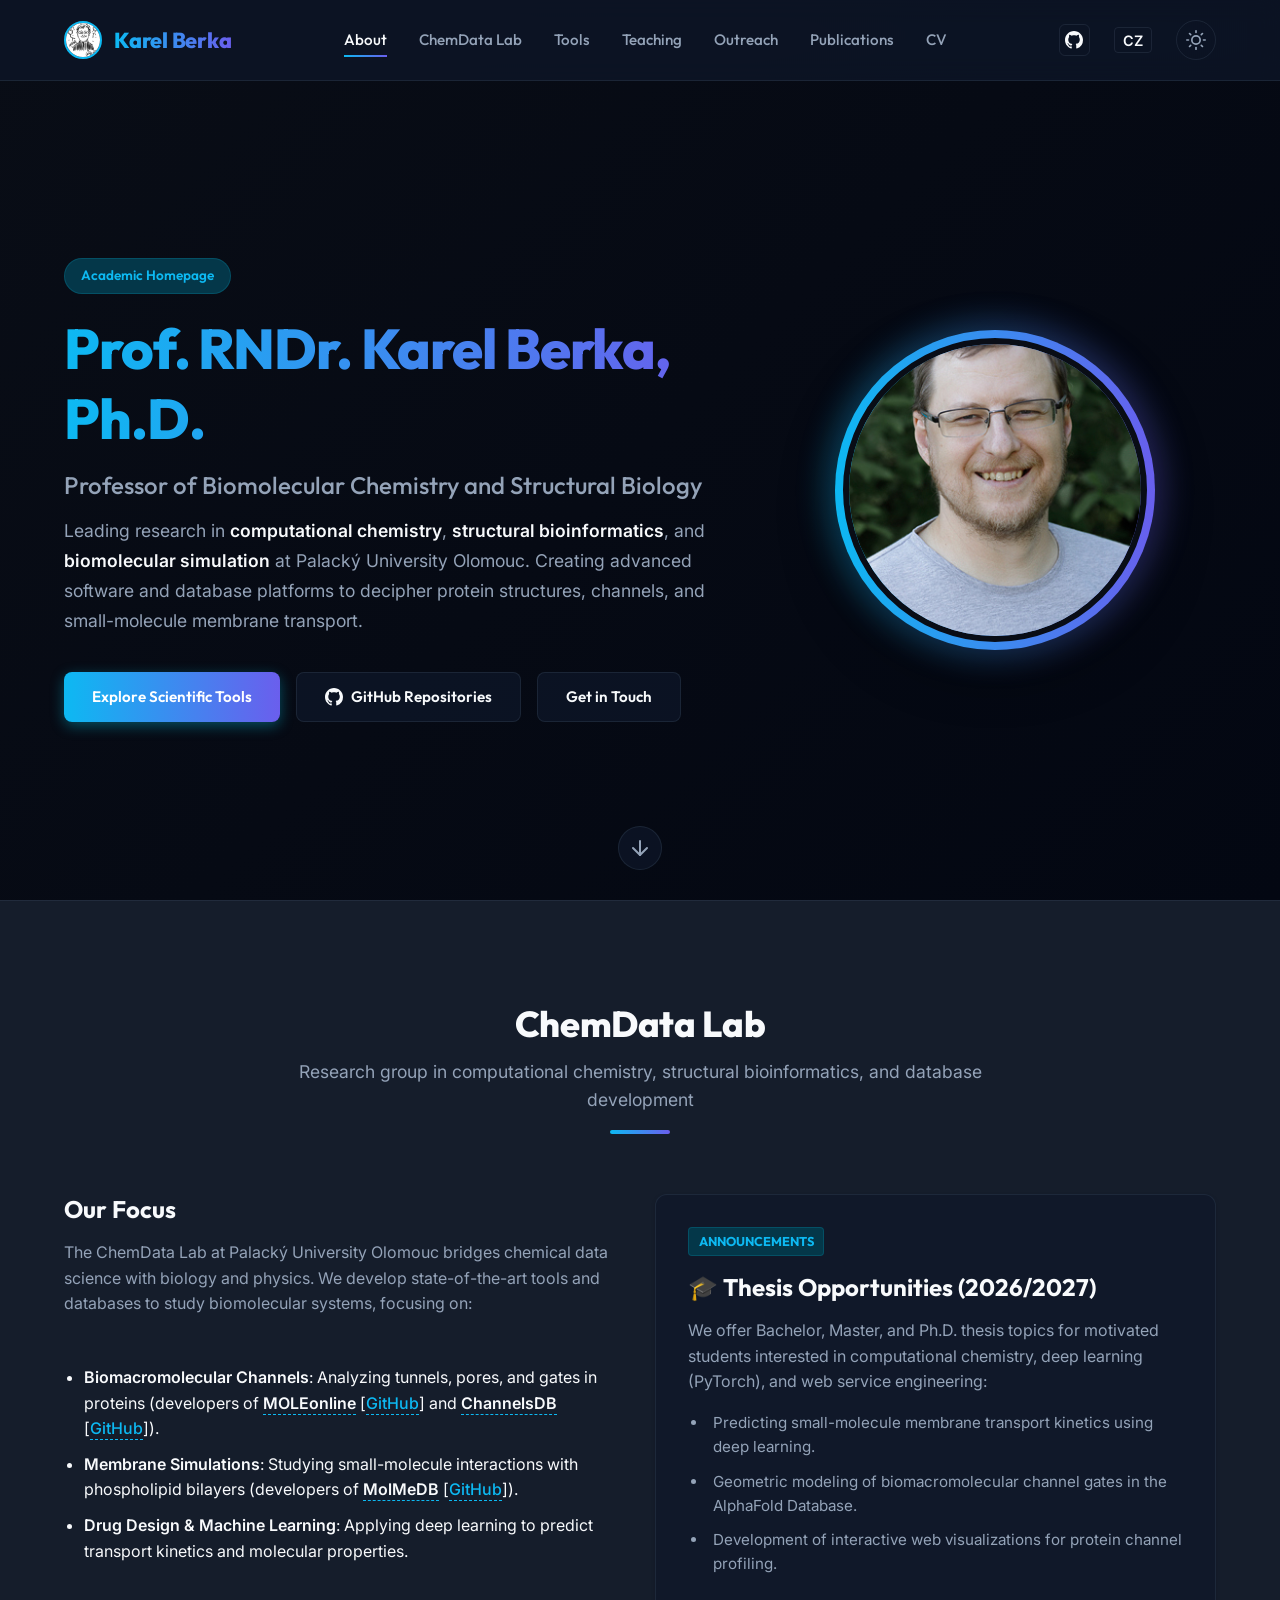
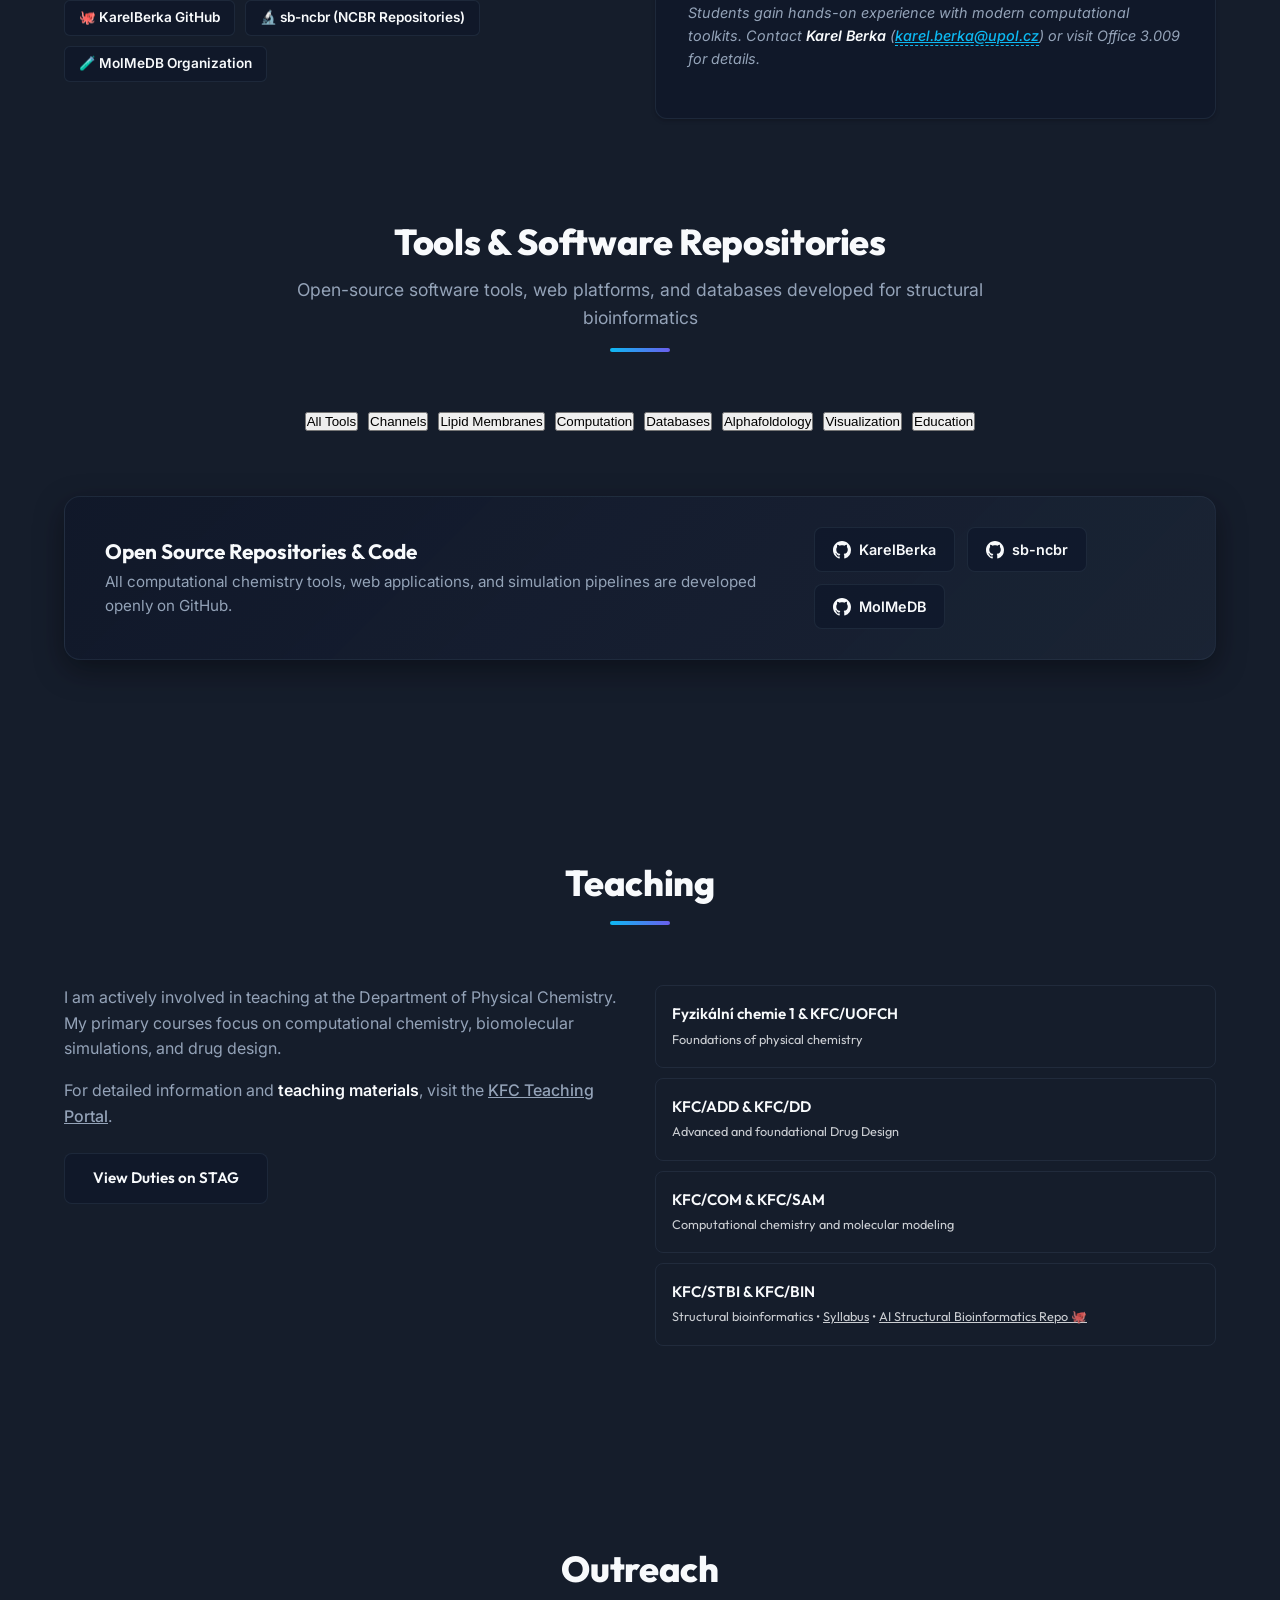
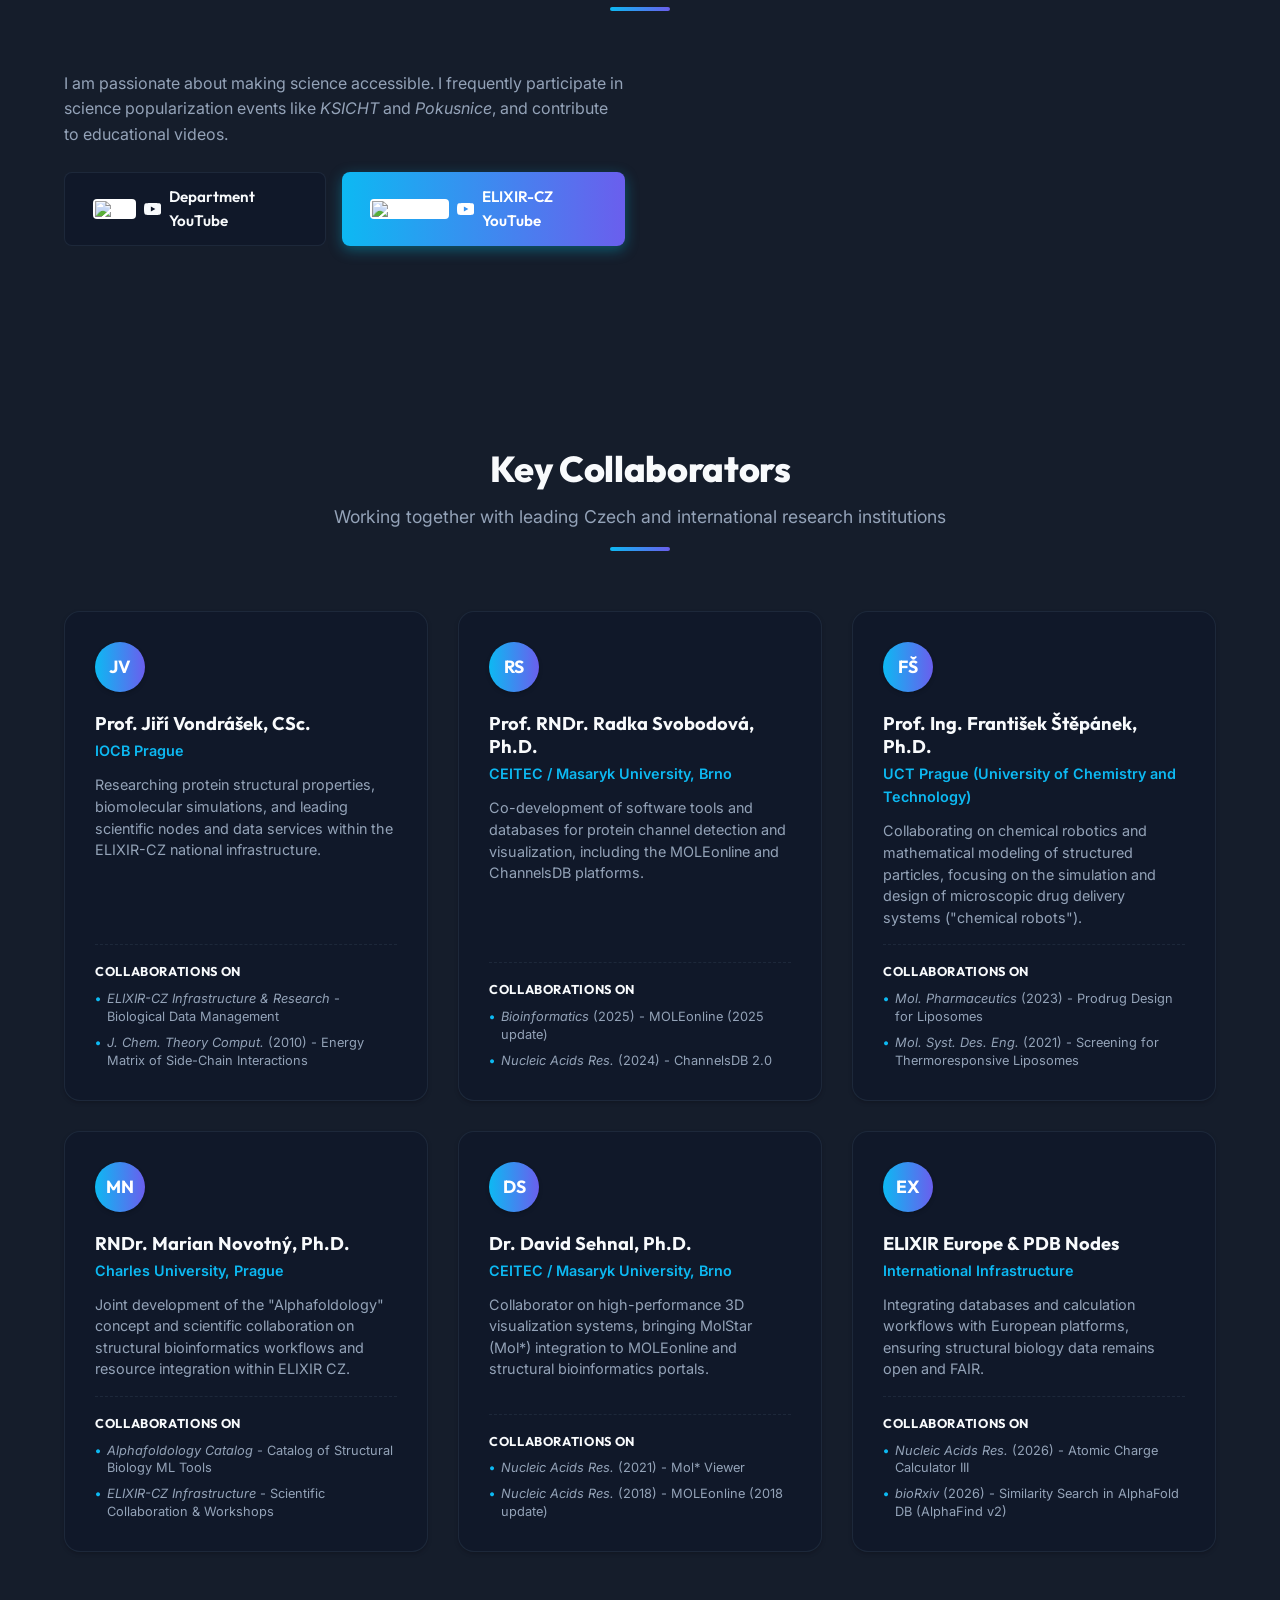
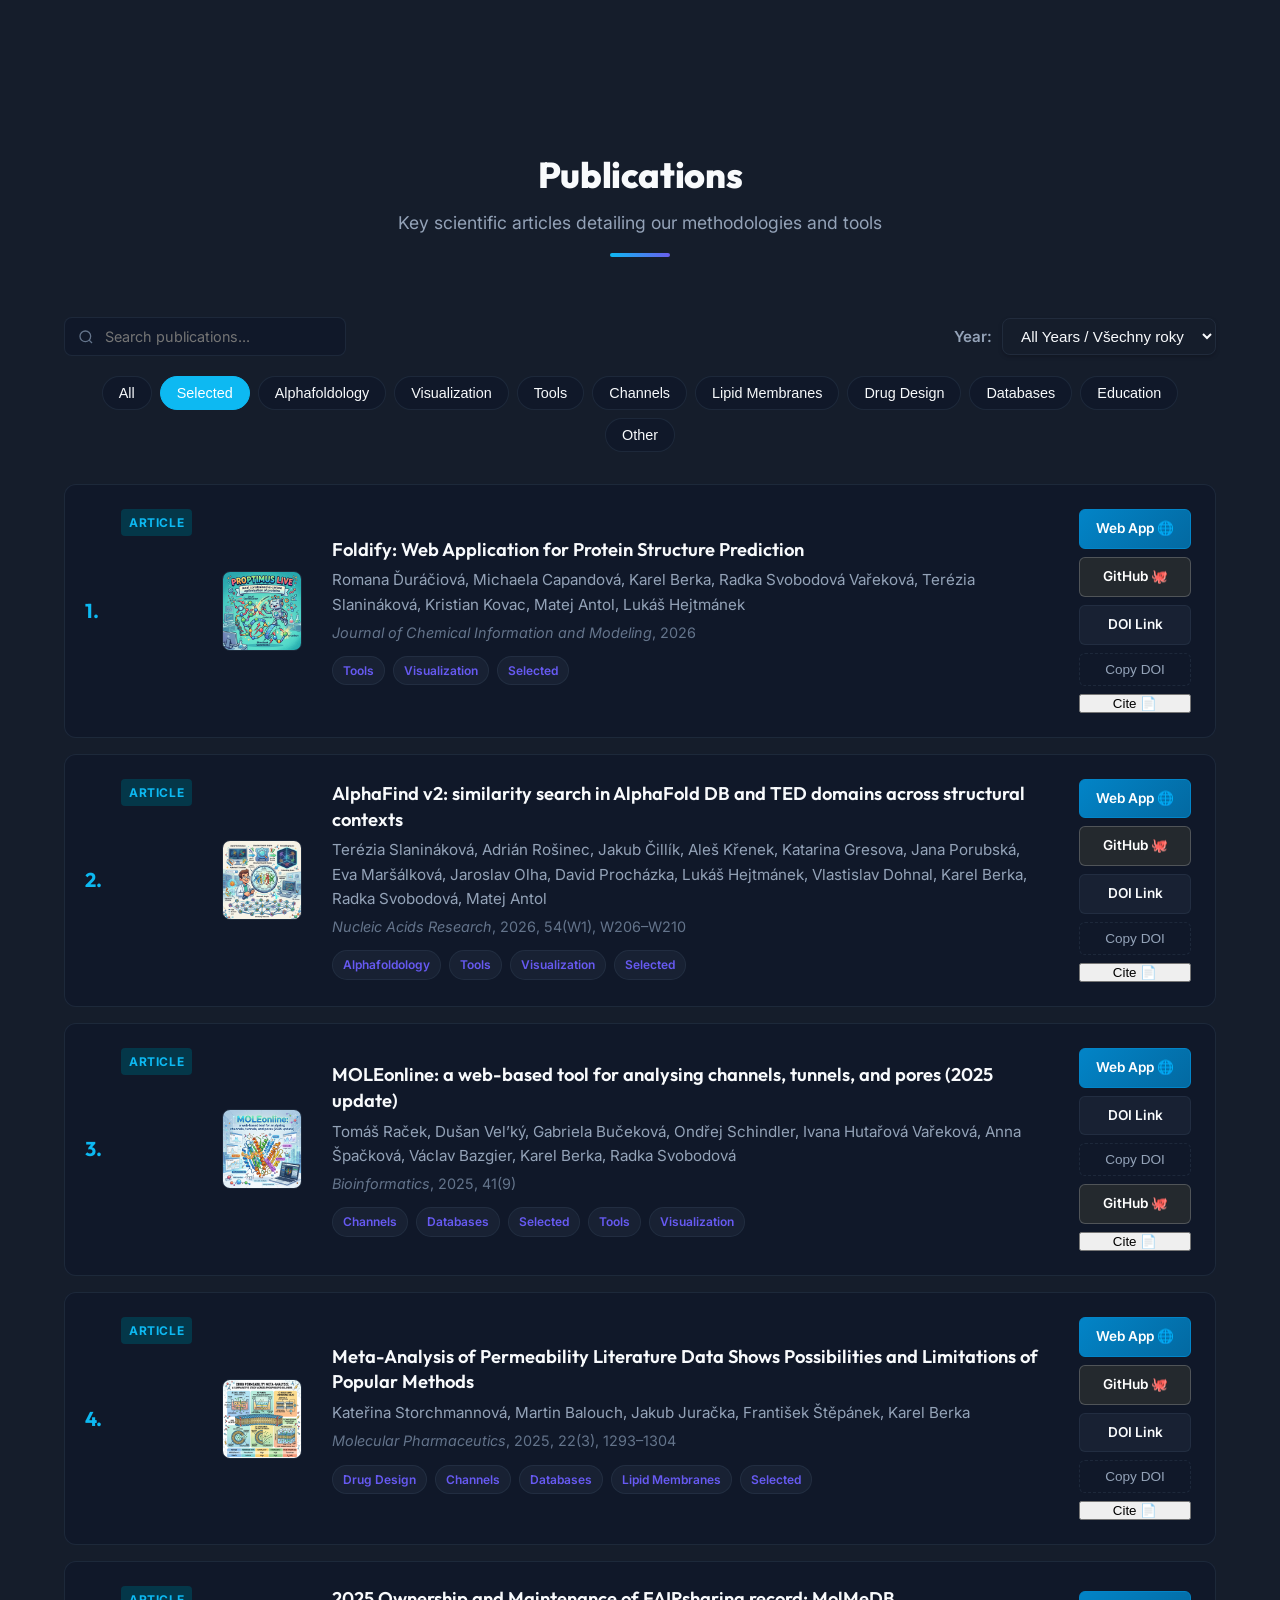
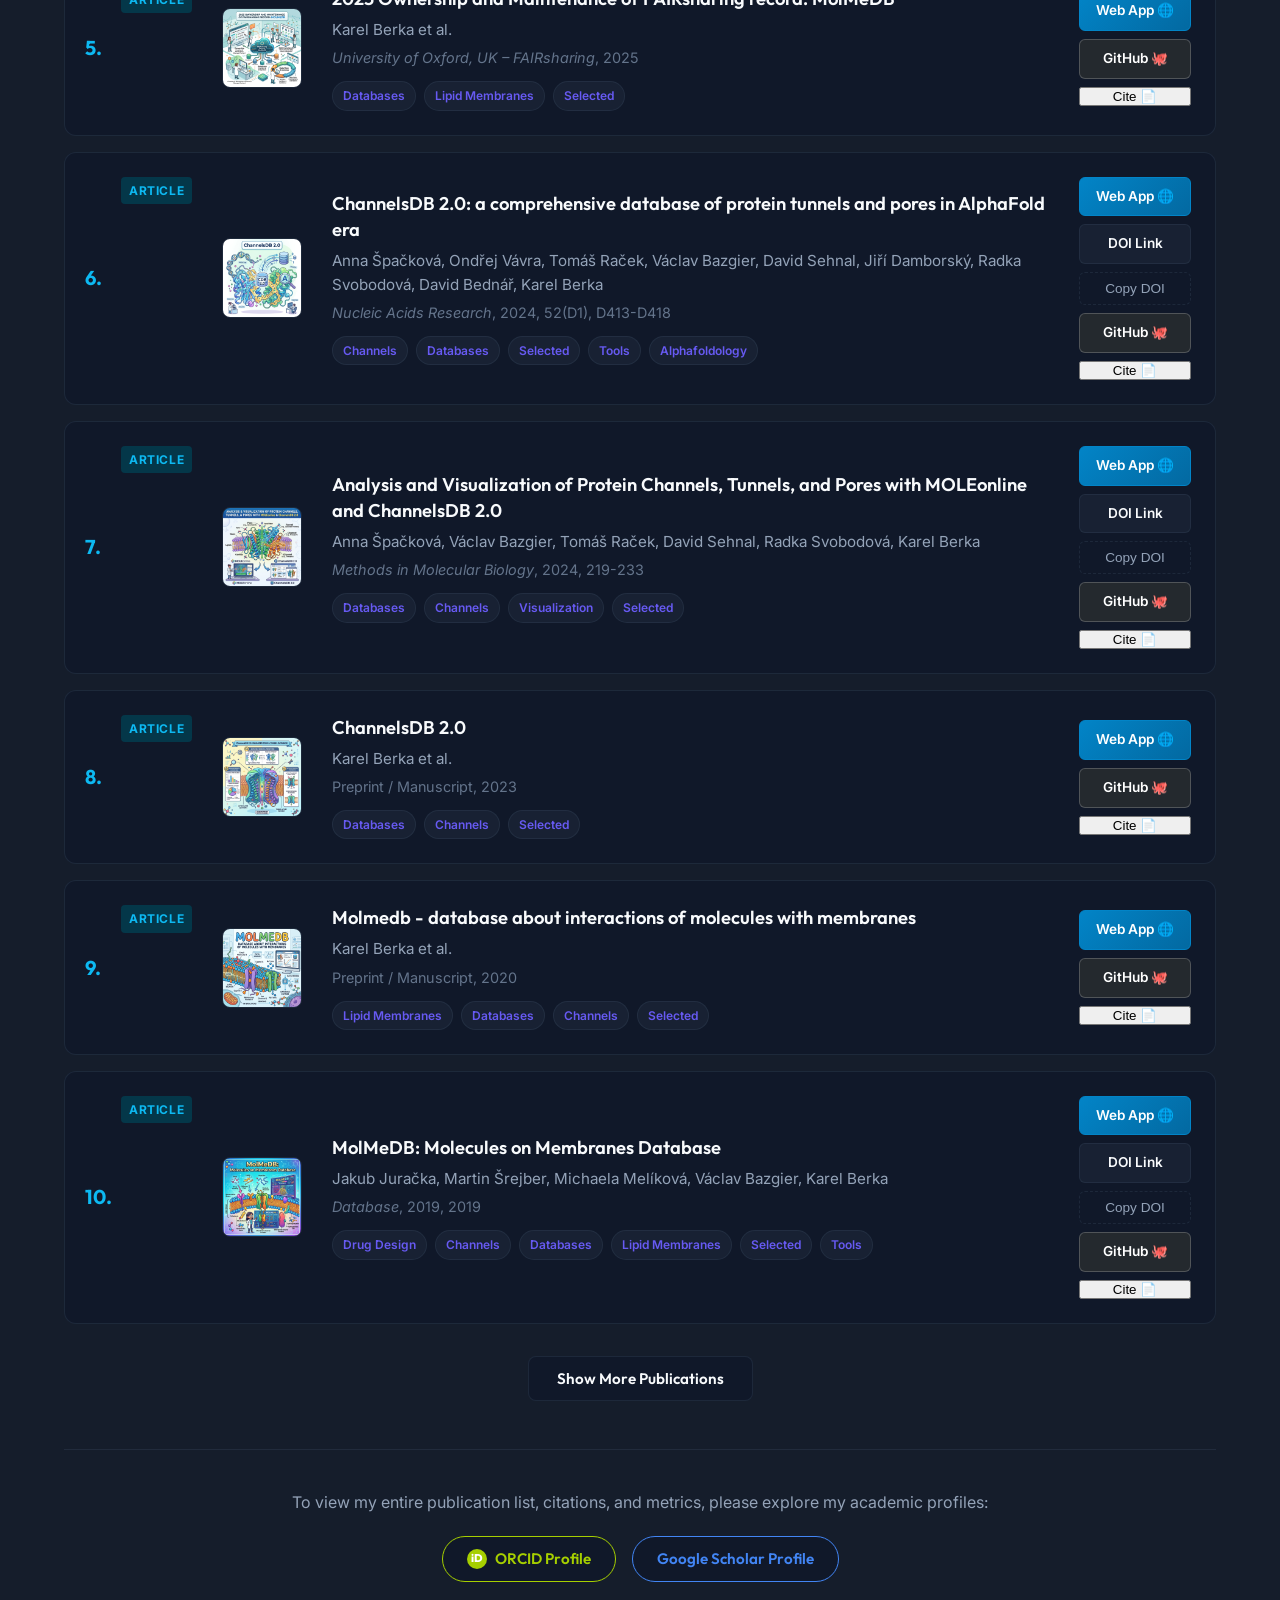
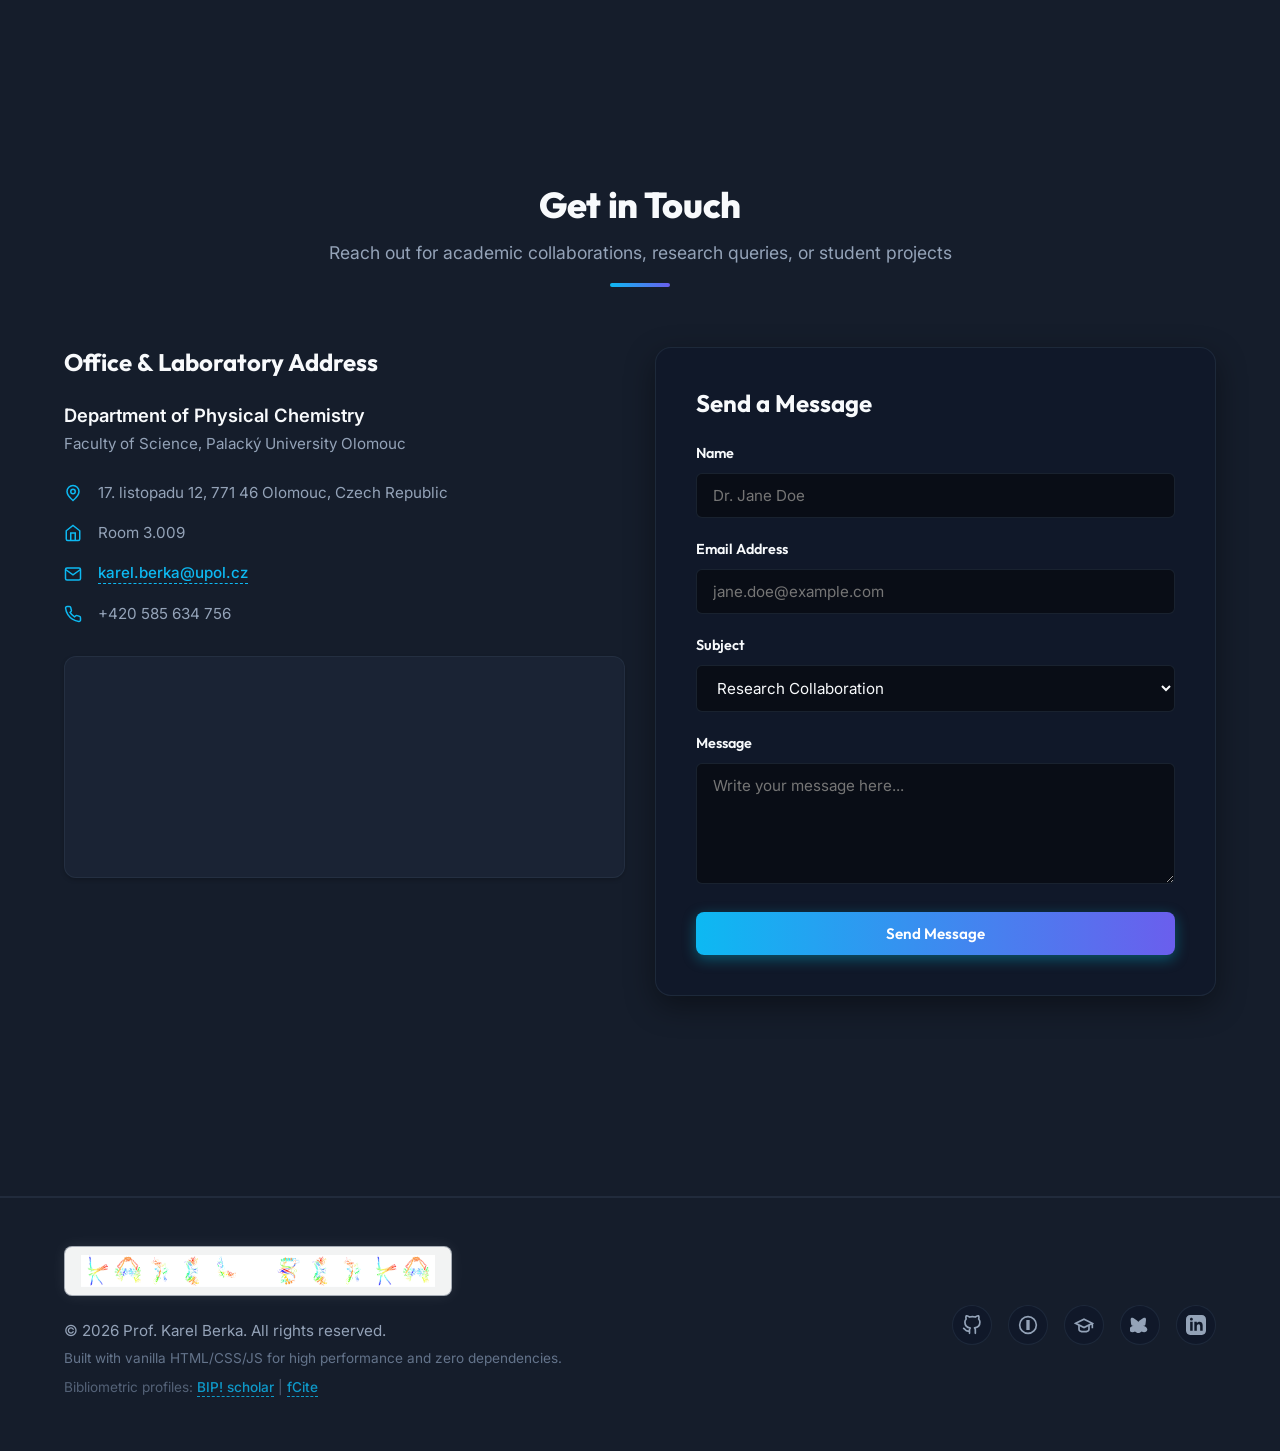
==== commit ff904a26: "Save pre-update local changes (citation.js, 2026 publications, updated thumbnails)" ====
--- a/index.html
+++ b/index.html
@@ -367,10 +367,10 @@
                             <span class="lang-en" style="display: block; width: 100%;"><strong>KFC/COM &amp; KFC/SAM</strong><br><small style="font-weight: 400; opacity: 0.8;">Computational chemistry and molecular modeling</small></span>
                             <span class="lang-cs" style="display: none; width: 100%;"><strong>KFC/COM &amp; KFC/SAM</strong><br><small style="font-weight: 400; opacity: 0.8;">Výpočetní chemie a molekulové modelování</small></span>
                         </a>
-                        <a href="https://kfc.upol.cz/vyuka" target="_blank" rel="noopener" class="btn btn-outline" style="text-align: left; justify-content: flex-start; padding: 1rem; border: 1px solid var(--border-color); color: var(--text-color);">
-                            <span class="lang-en" style="display: block; width: 100%;"><strong>KFC/STBI &amp; KFC/BIN</strong><br><small style="font-weight: 400; opacity: 0.8;">Structural bioinformatics</small></span>
-                            <span class="lang-cs" style="display: none; width: 100%;"><strong>KFC/STBI &amp; KFC/BIN</strong><br><small style="font-weight: 400; opacity: 0.8;">Strukturní bioinformatika</small></span>
-                        </a>
+                        <div class="btn btn-outline" style="text-align: left; justify-content: flex-start; padding: 1rem; border: 1px solid var(--border-color); color: var(--text-color);">
+                            <span class="lang-en" style="display: block; width: 100%;"><strong>KFC/STBI &amp; KFC/BIN</strong><br><small style="font-weight: 400; opacity: 0.8;">Structural bioinformatics &bull; <a href="https://kfc.upol.cz/vyuka" target="_blank" rel="noopener" style="text-decoration: underline; color: inherit;">Syllabus</a> &bull; <a href="https://github.com/KarelBerka/lecture-AI-Structural-Bioinformatics" target="_blank" rel="noopener" style="text-decoration: underline; color: inherit;">AI Structural Bioinformatics Repo 🐙</a></small></span>
+                            <span class="lang-cs" style="display: none; width: 100%;"><strong>KFC/STBI &amp; KFC/BIN</strong><br><small style="font-weight: 400; opacity: 0.8;">Strukturní bioinformatika &bull; <a href="https://kfc.upol.cz/vyuka" target="_blank" rel="noopener" style="text-decoration: underline; color: inherit;">Sylabus</a> &bull; <a href="https://github.com/KarelBerka/lecture-AI-Structural-Bioinformatics" target="_blank" rel="noopener" style="text-decoration: underline; color: inherit;">Repozitář AI ve strukturní bioinformatice 🐙</a></small></span>
+                        </div>
                     </div>
             </div>
         </section>
@@ -654,6 +654,65 @@
                             <a href="https://github.com/sb-ncbr/foldify-open" target="_blank" rel="noopener" class="btn-pub btn-github" onclick="event.stopPropagation();">GitHub 🐙</a>
                             <a href="https://doi.org/10.1021/acs.jcim.6c01154" target="_blank" rel="noopener" class="btn-pub" onclick="event.stopPropagation();">DOI Link</a>
                             <button class="btn-pub-copy" data-doi="10.1021/acs.jcim.6c01154" onclick="event.stopPropagation();">Copy DOI</button>
+                            <button class="btn-pub-cite" data-id="10.1021/acs.jcim.6c01154" onclick="event.stopPropagation();" title="Cite publication / Citovat publikaci"><span class="lang-en">Cite 📄</span><span class="lang-cs" style="display: none;">Citace 📄</span></button>
+                        </div>
+                    </li>
+                    <!-- Publication -->
+                    <li class="pub-card" data-year="2026" data-category="alphafoldology tools visualization selected" onclick="window.location.href='publication.html?id=10.1093/nar/gkag372'" style="cursor: pointer;" tabindex="0" title="Click to view details">
+                        <div class="pub-type">Article</div>
+                        <img src="img/publications/pub_2026_nar_alphafind.png" alt="Thumbnail" class="pub-thumbnail">
+                        <div class="pub-body">
+                            <h3 class="pub-title">AlphaFind v2: similarity search in AlphaFold DB and TED domains across structural contexts</h3>
+                            <p class="pub-authors">Terézia Slanináková, Adrián Rošinec, Jakub Čillík, Aleš Křenek, Katarina Gresova, Jana Porubská, Eva Maršálková, Jaroslav Olha, David Procházka, Lukáš Hejtmánek, Vlastislav Dohnal, Karel Berka, Radka Svobodová, Matej Antol</p>
+                            <p class="pub-journal"><em>Nucleic Acids Research</em>, 2026, 54(W1), W206–W210</p>
+                            <div class="pub-topics">
+                                <span class="topic-tag">Alphafoldology</span><span class="topic-tag">Tools</span><span class="topic-tag">Visualization</span><span class="topic-tag">Selected</span>
+                            </div>
+                        </div>
+                        <div class="pub-links">
+                            <a href="https://alphafind.ics.muni.cz/" target="_blank" rel="noopener" class="btn-pub btn-web" onclick="event.stopPropagation();">Web App 🌐</a>
+                            <a href="https://github.com/Coda-Research-Group/AlphaFind" target="_blank" rel="noopener" class="btn-pub btn-github" onclick="event.stopPropagation();">GitHub 🐙</a>
+                            <a href="https://doi.org/10.1093/nar/gkag372" target="_blank" rel="noopener" class="btn-pub" onclick="event.stopPropagation();">DOI Link</a>
+                            <button class="btn-pub-copy" data-doi="10.1093/nar/gkag372" onclick="event.stopPropagation();">Copy DOI</button>
+                            <button class="btn-pub-cite" data-id="10.1093/nar/gkag372" onclick="event.stopPropagation();" title="Cite publication / Citovat publikaci"><span class="lang-en">Cite 📄</span><span class="lang-cs" style="display: none;">Citace 📄</span></button>
+                        </div>
+                    </li>
+                    <!-- Publication -->
+                    <li class="pub-card" data-year="2026" data-category="membranes databases tools" onclick="window.location.href='publication.html?id=10.1186/s13321-026-01208-3'" style="cursor: pointer;" tabindex="0" title="Click to view details">
+                        <div class="pub-type">Article</div>
+                        <img src="img/publications/pub_2026_jcheminf_molmedb_rdf.png" alt="Thumbnail" class="pub-thumbnail">
+                        <div class="pub-body">
+                            <h3 class="pub-title">MolMeDB RDF: transforming a relational database about biological membranes to the RDF format to increase interoperability</h3>
+                            <p class="pub-authors">Dominik Martinát, Jakub Juračka, Jakub Galgonek, Karel Berka</p>
+                            <p class="pub-journal"><em>Journal of Cheminformatics</em>, 2026, 18(1), 111</p>
+                            <div class="pub-topics">
+                                <span class="topic-tag">Lipid Membranes</span><span class="topic-tag">Databases</span><span class="topic-tag">Tools</span>
+                            </div>
+                        </div>
+                        <div class="pub-links">
+                            <a href="https://molmedb.chem.upol.cz/sparql" target="_blank" rel="noopener" class="btn-pub btn-web" onclick="event.stopPropagation();">SPARQL 🌐</a>
+                            <a href="https://github.com/DominikMartinat/rdf-mmdb" target="_blank" rel="noopener" class="btn-pub btn-github" onclick="event.stopPropagation();">GitHub 🐙</a>
+                            <a href="https://doi.org/10.1186/s13321-026-01208-3" target="_blank" rel="noopener" class="btn-pub" onclick="event.stopPropagation();">DOI Link</a>
+                            <button class="btn-pub-copy" data-doi="10.1186/s13321-026-01208-3" onclick="event.stopPropagation();">Copy DOI</button>
+                            <button class="btn-pub-cite" data-id="10.1186/s13321-026-01208-3" onclick="event.stopPropagation();" title="Cite publication / Citovat publikaci"><span class="lang-en">Cite 📄</span><span class="lang-cs" style="display: none;">Citace 📄</span></button>
+                        </div>
+                    </li>
+                    <!-- Publication -->
+                    <li class="pub-card" data-year="2026" data-category="channels" onclick="window.location.href='publication.html?id=10.1093/europace/euag156'" style="cursor: pointer;" tabindex="0" title="Click to view details">
+                        <div class="pub-type">Article</div>
+                        <img src="img/publications/pub_2026_europace_kv71.png" alt="Thumbnail" class="pub-thumbnail">
+                        <div class="pub-body">
+                            <h3 class="pub-title">C-terminal long-QT type 1 R562S-Kv7.1 variant, the first variant in helix C impairing β-adrenergic response of the slow delayed rectifier K+ channel</h3>
+                            <p class="pub-authors">Martin Král, Olga Švecová, Roman Kula, Nina Kadášová, Jindřich Lněnička, Iva Synková, Dominika Traj, Larisa Chmelikova, Michal Pásek, Jan Hošek, Katarzyna Anna Radaszkiewicz, Irena Andršová, Pavel Vít, Karel Berka, Tomáš Novotný, Markéta Bébarová</p>
+                            <p class="pub-journal"><em>Europace</em>, 2026, 28(7), euag156</p>
+                            <div class="pub-topics">
+                                <span class="topic-tag">Channels</span>
+                            </div>
+                        </div>
+                        <div class="pub-links">
+                            <a href="https://doi.org/10.1093/europace/euag156" target="_blank" rel="noopener" class="btn-pub" onclick="event.stopPropagation();">DOI Link</a>
+                            <button class="btn-pub-copy" data-doi="10.1093/europace/euag156" onclick="event.stopPropagation();">Copy DOI</button>
+                            <button class="btn-pub-cite" data-id="10.1093/europace/euag156" onclick="event.stopPropagation();" title="Cite publication / Citovat publikaci"><span class="lang-en">Cite 📄</span><span class="lang-cs" style="display: none;">Citace 📄</span></button>
                         </div>
                     </li>
                     <!-- Publication -->
@@ -671,6 +730,7 @@
                         <div class="pub-links">
                             <a href="https://doi.org/10.64898/2026.06.28.735151" target="_blank" rel="noopener" class="btn-pub" onclick="event.stopPropagation();">DOI Link</a>
                             <button class="btn-pub-copy" data-doi="10.64898/2026.06.28.735151" onclick="event.stopPropagation();">Copy DOI</button>
+                            <button class="btn-pub-cite" data-id="10.64898/2026.06.28.735151" onclick="event.stopPropagation();" title="Cite publication / Citovat publikaci"><span class="lang-en">Cite 📄</span><span class="lang-cs" style="display: none;">Citace 📄</span></button>
                         </div>
                     </li>
                     <!-- Publication -->
@@ -690,6 +750,7 @@
                             <a href="https://github.com/sb-ncbr/proptimus_live" target="_blank" rel="noopener" class="btn-pub btn-github" onclick="event.stopPropagation();">GitHub 🐙</a>
                             <a href="https://doi.org/10.1093/nar/gkag511" target="_blank" rel="noopener" class="btn-pub" onclick="event.stopPropagation();">DOI Link</a>
                             <button class="btn-pub-copy" data-doi="10.1093/nar/gkag511" onclick="event.stopPropagation();">Copy DOI</button>
+                            <button class="btn-pub-cite" data-id="10.1093/nar/gkag511" onclick="event.stopPropagation();" title="Cite publication / Citovat publikaci"><span class="lang-en">Cite 📄</span><span class="lang-cs" style="display: none;">Citace 📄</span></button>
                         </div>
                     </li>
                     <!-- Publication -->
@@ -709,6 +770,7 @@
                             <a href="https://github.com/sb-ncbr/AtomicChargeCalculator" target="_blank" rel="noopener" class="btn-pub btn-github" onclick="event.stopPropagation();">GitHub 🐙</a>
                             <a href="https://doi.org/10.1093/nar/gkag379" target="_blank" rel="noopener" class="btn-pub" onclick="event.stopPropagation();">DOI Link</a>
                             <button class="btn-pub-copy" data-doi="10.1093/nar/gkag379" onclick="event.stopPropagation();">Copy DOI</button>
+                            <button class="btn-pub-cite" data-id="10.1093/nar/gkag379" onclick="event.stopPropagation();" title="Cite publication / Citovat publikaci"><span class="lang-en">Cite 📄</span><span class="lang-cs" style="display: none;">Citace 📄</span></button>
                         </div>
                     </li>
                     <!-- Publication -->
@@ -726,6 +788,7 @@
                         <div class="pub-links">
                             <a href="https://doi.org/10.26434/chemrxiv.15001700/v1" target="_blank" rel="noopener" class="btn-pub" onclick="event.stopPropagation();">DOI Link</a>
                             <button class="btn-pub-copy" data-doi="10.26434/chemrxiv.15001700/v1" onclick="event.stopPropagation();">Copy DOI</button>
+                            <button class="btn-pub-cite" data-id="10.26434/chemrxiv.15001700/v1" onclick="event.stopPropagation();" title="Cite publication / Citovat publikaci"><span class="lang-en">Cite 📄</span><span class="lang-cs" style="display: none;">Citace 📄</span></button>
                         </div>
                     </li>
                     <!-- Publication -->
@@ -743,6 +806,7 @@
                         <div class="pub-links">
                             <a href="https://doi.org/10.1039/D6CP00146G" target="_blank" rel="noopener" class="btn-pub" onclick="event.stopPropagation();">DOI Link</a>
                             <button class="btn-pub-copy" data-doi="10.1039/D6CP00146G" onclick="event.stopPropagation();">Copy DOI</button>
+                            <button class="btn-pub-cite" data-id="10.1039/D6CP00146G" onclick="event.stopPropagation();" title="Cite publication / Citovat publikaci"><span class="lang-en">Cite 📄</span><span class="lang-cs" style="display: none;">Citace 📄</span></button>
                         </div>
                     </li>
                     <!-- Publication -->
@@ -762,6 +826,7 @@
                             <a href="https://doi.org/10.1093/bioinformatics/btaf486" target="_blank" rel="noopener" class="btn-pub" onclick="event.stopPropagation();">DOI Link</a>
                             <button class="btn-pub-copy" data-doi="10.1093/bioinformatics/btaf486" onclick="event.stopPropagation();">Copy DOI</button>
                             <a href="https://github.com/sb-ncbr/MOLE" target="_blank" rel="noopener" class="btn-pub btn-github" onclick="event.stopPropagation();">GitHub 🐙</a>
+                            <button class="btn-pub-cite" data-id="10.1093/bioinformatics/btaf486" onclick="event.stopPropagation();" title="Cite publication / Citovat publikaci"><span class="lang-en">Cite 📄</span><span class="lang-cs" style="display: none;">Citace 📄</span></button>
                         </div>
                     </li>
                     <!-- Publication -->
@@ -781,6 +846,7 @@
                             <a href="https://github.com/sb-ncbr/PDBCharges_website" target="_blank" rel="noopener" class="btn-pub btn-github" onclick="event.stopPropagation();">GitHub 🐙</a>
                             <a href="https://doi.org/10.1093/nar/gkaf401" target="_blank" rel="noopener" class="btn-pub" onclick="event.stopPropagation();">DOI Link</a>
                             <button class="btn-pub-copy" data-doi="10.1093/nar/gkaf401" onclick="event.stopPropagation();">Copy DOI</button>
+                            <button class="btn-pub-cite" data-id="10.1093/nar/gkaf401" onclick="event.stopPropagation();" title="Cite publication / Citovat publikaci"><span class="lang-en">Cite 📄</span><span class="lang-cs" style="display: none;">Citace 📄</span></button>
                         </div>
                     </li>
                     <!-- Publication -->
@@ -798,6 +864,7 @@
                         <div class="pub-links">
                             <a href="https://doi.org/10.1038/s41598-025-01074-3" target="_blank" rel="noopener" class="btn-pub" onclick="event.stopPropagation();">DOI Link</a>
                             <button class="btn-pub-copy" data-doi="10.1038/s41598-025-01074-3" onclick="event.stopPropagation();">Copy DOI</button>
+                            <button class="btn-pub-cite" data-id="10.1038/s41598-025-01074-3" onclick="event.stopPropagation();" title="Cite publication / Citovat publikaci"><span class="lang-en">Cite 📄</span><span class="lang-cs" style="display: none;">Citace 📄</span></button>
                         </div>
                     </li>
                     <!-- Publication -->
@@ -817,6 +884,7 @@
                             <a href="https://github.com/sb-ncbr/gromacs-metadump" target="_blank" rel="noopener" class="btn-pub btn-github" onclick="event.stopPropagation();">GitHub 🐙</a>
                             <a href="https://doi.org/10.1186/s13321-025-01082-5" target="_blank" rel="noopener" class="btn-pub" onclick="event.stopPropagation();">DOI Link</a>
                             <button class="btn-pub-copy" data-doi="10.1186/s13321-025-01082-5" onclick="event.stopPropagation();">Copy DOI</button>
+                            <button class="btn-pub-cite" data-id="10.1186/s13321-025-01082-5" onclick="event.stopPropagation();" title="Cite publication / Citovat publikaci"><span class="lang-en">Cite 📄</span><span class="lang-cs" style="display: none;">Citace 📄</span></button>
                         </div>
                     </li>
                     <!-- Publication -->
@@ -835,6 +903,28 @@
                             <a href="https://github.com/annaspac/P450_pathogenicity_codes" target="_blank" rel="noopener" class="btn-pub btn-github" onclick="event.stopPropagation();">GitHub 🐙</a>
                             <a href="https://doi.org/10.1093/bioadv/vbaf231" target="_blank" rel="noopener" class="btn-pub" onclick="event.stopPropagation();">DOI Link</a>
                             <button class="btn-pub-copy" data-doi="10.1093/bioadv/vbaf231" onclick="event.stopPropagation();">Copy DOI</button>
+                            <button class="btn-pub-cite" data-id="10.1093/bioadv/vbaf231" onclick="event.stopPropagation();" title="Cite publication / Citovat publikaci"><span class="lang-en">Cite 📄</span><span class="lang-cs" style="display: none;">Citace 📄</span></button>
+                        </div>
+                    </li>
+
+                    <!-- Publication -->
+                    <li class="pub-card" data-year="2025" data-category="drug-design channels databases membranes selected" onclick="window.location.href='publication.html?id=10.1021/acs.molpharmaceut.4c00975'" style="cursor: pointer;" tabindex="0" title="Click to view details">
+                        <div class="pub-type">Article</div>
+                        <img src="img/publications/pub_2025_molpharm_permeability.png" alt="Thumbnail" class="pub-thumbnail">
+                        <div class="pub-body">
+                            <h3 class="pub-title">Meta-Analysis of Permeability Literature Data Shows Possibilities and Limitations of Popular Methods</h3>
+                            <p class="pub-authors">Kateřina Storchmannová, Martin Balouch, Jakub Juračka, František Štěpánek, Karel Berka</p>
+                            <p class="pub-journal"><em>Molecular Pharmaceutics</em>, 2025, 22(3), 1293–1304</p>
+                            <div class="pub-topics">
+                                <span class="topic-tag">Drug Design</span><span class="topic-tag">Channels</span><span class="topic-tag">Databases</span><span class="topic-tag">Lipid Membranes</span><span class="topic-tag">Selected</span>
+                            </div>
+                        </div>
+                        <div class="pub-links">
+                            <a href="https://molmedb.chem.upol.cz" target="_blank" rel="noopener" class="btn-pub btn-web" onclick="event.stopPropagation();">Web App 🌐</a>
+                            <a href="https://github.com/MolMeDB/MolMeDB" target="_blank" rel="noopener" class="btn-pub btn-github" onclick="event.stopPropagation();">GitHub 🐙</a>
+                            <a href="https://doi.org/10.1021/acs.molpharmaceut.4c00975" target="_blank" rel="noopener" class="btn-pub" onclick="event.stopPropagation();">DOI Link</a>
+                            <button class="btn-pub-copy" data-doi="10.1021/acs.molpharmaceut.4c00975" onclick="event.stopPropagation();">Copy DOI</button>
+                            <button class="btn-pub-cite" data-id="10.1021/acs.molpharmaceut.4c00975" onclick="event.stopPropagation();" title="Cite publication / Citovat publikaci"><span class="lang-en">Cite 📄</span><span class="lang-cs" style="display: none;">Citace 📄</span></button>
                         </div>
                     </li>
                     <!-- Publication -->
@@ -852,27 +942,10 @@
                         <div class="pub-links">
                             <a href="https://molmedb.chem.upol.cz" target="_blank" rel="noopener" class="btn-pub btn-web" onclick="event.stopPropagation();">Web App 🌐</a>
                             <a href="https://github.com/MolMeDB/MolMeDB" target="_blank" rel="noopener" class="btn-pub btn-github" onclick="event.stopPropagation();">GitHub 🐙</a>
-                        </div>
-                    </li>
-                    <!-- Publication -->
-                    <li class="pub-card" data-year="2024" data-category="drug-design channels databases membranes selected" onclick="window.location.href='publication.html?id=10.26434/chemrxiv-2024-ndc8k-v2'" style="cursor: pointer;" tabindex="0" title="Click to view details">
-                        <div class="pub-type">Article</div>
-                        <img src="img/publications/pub_2024_NoJournal_UnknownAuthor.png" alt="Thumbnail" class="pub-thumbnail">
-                        <div class="pub-body">
-                            <h3 class="pub-title">Meta-analysis of permeability literature data shows possibilities and limitations of popular methods</h3>
-                            <p class="pub-authors">Kateřina Storchmannová, Martin Balouch, Jakub Juračka, František Štěpánek, Karel Berka</p>
-                            <p class="pub-journal">Preprint / Manuscript, 2024</p>
-                            <div class="pub-topics">
-                                <span class="topic-tag">Drug Design</span><span class="topic-tag">Channels</span><span class="topic-tag">Databases</span><span class="topic-tag">Lipid Membranes</span><span class="topic-tag">Selected</span>
-                            </div>
-                        </div>
-                        <div class="pub-links">
-                            <a href="https://molmedb.chem.upol.cz" target="_blank" rel="noopener" class="btn-pub btn-web" onclick="event.stopPropagation();">Web App 🌐</a>
-                            <a href="https://github.com/MolMeDB/MolMeDB" target="_blank" rel="noopener" class="btn-pub btn-github" onclick="event.stopPropagation();">GitHub 🐙</a>
-                            <a href="https://doi.org/10.26434/chemrxiv-2024-ndc8k-v2" target="_blank" rel="noopener" class="btn-pub" onclick="event.stopPropagation();">DOI Link</a>
-                            <button class="btn-pub-copy" data-doi="10.26434/chemrxiv-2024-ndc8k-v2" onclick="event.stopPropagation();">Copy DOI</button>
-                        </div>
-                    </li>
+                            <button class="btn-pub-cite" data-id="10.1093/database/baz078" onclick="event.stopPropagation();" title="Cite publication / Citovat publikaci"><span class="lang-en">Cite 📄</span><span class="lang-cs" style="display: none;">Citace 📄</span></button>
+                        </div>
+                    </li>
+                    
                     <!-- Publication -->
                     <li class="pub-card" data-year="2024" data-category="drug-design membranes channels" onclick="window.location.href='publication.html?id=10.1021/acs.molpharmaceut.3c00766'" style="cursor: pointer;" tabindex="0" title="Click to view details">
                         <div class="pub-type">Article</div>
@@ -888,6 +961,7 @@
                         <div class="pub-links">
                             <a href="https://doi.org/10.1021/acs.molpharmaceut.3c00766" target="_blank" rel="noopener" class="btn-pub" onclick="event.stopPropagation();">DOI Link</a>
                             <button class="btn-pub-copy" data-doi="10.1021/acs.molpharmaceut.3c00766" onclick="event.stopPropagation();">Copy DOI</button>
+                            <button class="btn-pub-cite" data-id="10.1021/acs.molpharmaceut.3c00766" onclick="event.stopPropagation();" title="Cite publication / Citovat publikaci"><span class="lang-en">Cite 📄</span><span class="lang-cs" style="display: none;">Citace 📄</span></button>
                         </div>
                     </li>
                     <!-- Publication -->
@@ -907,6 +981,7 @@
                             <a href="https://doi.org/10.1093/nar/gkad1012" target="_blank" rel="noopener" class="btn-pub" onclick="event.stopPropagation();">DOI Link</a>
                             <button class="btn-pub-copy" data-doi="10.1093/nar/gkad1012" onclick="event.stopPropagation();">Copy DOI</button>
                             <a href="https://github.com/sb-ncbr/channelsdb" target="_blank" rel="noopener" class="btn-pub btn-github" onclick="event.stopPropagation();">GitHub 🐙</a>
+                            <button class="btn-pub-cite" data-id="10.1093/nar/gkad1012" onclick="event.stopPropagation();" title="Cite publication / Citovat publikaci"><span class="lang-en">Cite 📄</span><span class="lang-cs" style="display: none;">Citace 📄</span></button>
                         </div>
                     </li>
                     <!-- Publication -->
@@ -926,6 +1001,7 @@
                             <a href="https://doi.org/10.1007/978-1-0716-4007-4_12" target="_blank" rel="noopener" class="btn-pub" onclick="event.stopPropagation();">DOI Link</a>
                             <button class="btn-pub-copy" data-doi="10.1007/978-1-0716-4007-4_12" onclick="event.stopPropagation();">Copy DOI</button>
                             <a href="https://github.com/sb-ncbr/channelsdb" target="_blank" rel="noopener" class="btn-pub btn-github" onclick="event.stopPropagation();">GitHub 🐙</a>
+                            <button class="btn-pub-cite" data-id="10.1007/978-1-0716-4007-4_12" onclick="event.stopPropagation();" title="Cite publication / Citovat publikaci"><span class="lang-en">Cite 📄</span><span class="lang-cs" style="display: none;">Citace 📄</span></button>
                         </div>
                     </li>
                     <!-- Publication -->
@@ -942,6 +1018,7 @@
                         </div>
                         <div class="pub-links">
                             <a href="https://validatordb.ceitec.cz" target="_blank" rel="noopener" class="btn-pub btn-web" onclick="event.stopPropagation();">Web App 🌐</a>
+                            <button class="btn-pub-cite" data-id="pub_2024_UniversityofOxfordUKFAIRsharing_UnknownAuthor" onclick="event.stopPropagation();" title="Cite publication / Citovat publikaci"><span class="lang-en">Cite 📄</span><span class="lang-cs" style="display: none;">Citace 📄</span></button>
                         </div>
                     </li>
                     <!-- Publication -->
@@ -959,6 +1036,7 @@
                         <div class="pub-links">
                             <a href="https://channelsdb.biodata.ceitec.cz" target="_blank" rel="noopener" class="btn-pub btn-web" onclick="event.stopPropagation();">Web App 🌐</a>
                             <a href="https://github.com/sb-ncbr/channelsdb" target="_blank" rel="noopener" class="btn-pub btn-github" onclick="event.stopPropagation();">GitHub 🐙</a>
+                            <button class="btn-pub-cite" data-id="10.1093/nar/gkad1012" onclick="event.stopPropagation();" title="Cite publication / Citovat publikaci"><span class="lang-en">Cite 📄</span><span class="lang-cs" style="display: none;">Citace 📄</span></button>
                         </div>
                     </li>
                     <!-- Publication -->
@@ -976,6 +1054,7 @@
                         <div class="pub-links">
                             <a href="https://doi.org/10.1021/acs.molpharmaceut.2c01078" target="_blank" rel="noopener" class="btn-pub" onclick="event.stopPropagation();">DOI Link</a>
                             <button class="btn-pub-copy" data-doi="10.1021/acs.molpharmaceut.2c01078" onclick="event.stopPropagation();">Copy DOI</button>
+                            <button class="btn-pub-cite" data-id="10.1021/acs.molpharmaceut.2c01078" onclick="event.stopPropagation();" title="Cite publication / Citovat publikaci"><span class="lang-en">Cite 📄</span><span class="lang-cs" style="display: none;">Citace 📄</span></button>
                         </div>
                     </li>
                     <!-- Publication -->
@@ -993,6 +1072,7 @@
                         <div class="pub-links">
                             <a href="https://doi.org/10.1016/j.bmc.2023.117504" target="_blank" rel="noopener" class="btn-pub" onclick="event.stopPropagation();">DOI Link</a>
                             <button class="btn-pub-copy" data-doi="10.1016/j.bmc.2023.117504" onclick="event.stopPropagation();">Copy DOI</button>
+                            <button class="btn-pub-cite" data-id="10.1016/j.bmc.2023.117504" onclick="event.stopPropagation();" title="Cite publication / Citovat publikaci"><span class="lang-en">Cite 📄</span><span class="lang-cs" style="display: none;">Citace 📄</span></button>
                         </div>
                     </li>
                     <!-- Publication -->
@@ -1012,6 +1092,7 @@
                             <a href="https://github.com/molstar/volseg-viewer" target="_blank" rel="noopener" class="btn-pub btn-github" onclick="event.stopPropagation();">GitHub 🐙</a>
                             <a href="https://doi.org/10.1093/nar/gkad411" target="_blank" rel="noopener" class="btn-pub" onclick="event.stopPropagation();">DOI Link</a>
                             <button class="btn-pub-copy" data-doi="10.1093/nar/gkad411" onclick="event.stopPropagation();">Copy DOI</button>
+                            <button class="btn-pub-cite" data-id="10.1093/nar/gkad411" onclick="event.stopPropagation();" title="Cite publication / Citovat publikaci"><span class="lang-en">Cite 📄</span><span class="lang-cs" style="display: none;">Citace 📄</span></button>
                         </div>
                     </li>
                     <!-- Publication -->
@@ -1029,6 +1110,7 @@
                         <div class="pub-links">
                             <a href="https://doi.org/10.1016/j.jsbmb.2023.106365" target="_blank" rel="noopener" class="btn-pub" onclick="event.stopPropagation();">DOI Link</a>
                             <button class="btn-pub-copy" data-doi="10.1016/j.jsbmb.2023.106365" onclick="event.stopPropagation();">Copy DOI</button>
+                            <button class="btn-pub-cite" data-id="10.1016/j.jsbmb.2023.106365" onclick="event.stopPropagation();" title="Cite publication / Citovat publikaci"><span class="lang-en">Cite 📄</span><span class="lang-cs" style="display: none;">Citace 📄</span></button>
                         </div>
                     </li>
                     <!-- Publication -->
@@ -1048,6 +1130,7 @@
                             <a href="https://github.com/sb-ncbr/AlphaCharges" target="_blank" rel="noopener" class="btn-pub btn-github" onclick="event.stopPropagation();">GitHub 🐙</a>
                             <a href="https://doi.org/10.1093/nar/gkad349" target="_blank" rel="noopener" class="btn-pub" onclick="event.stopPropagation();">DOI Link</a>
                             <button class="btn-pub-copy" data-doi="10.1093/nar/gkad349" onclick="event.stopPropagation();">Copy DOI</button>
+                            <button class="btn-pub-cite" data-id="10.1093/nar/gkad349" onclick="event.stopPropagation();" title="Cite publication / Citovat publikaci"><span class="lang-en">Cite 📄</span><span class="lang-cs" style="display: none;">Citace 📄</span></button>
                         </div>
                     </li>
                     <!-- Publication -->
@@ -1065,6 +1148,7 @@
                         <div class="pub-links">
                             <a href="https://doi.org/10.1111/febs.16270" target="_blank" rel="noopener" class="btn-pub" onclick="event.stopPropagation();">DOI Link</a>
                             <button class="btn-pub-copy" data-doi="10.1111/febs.16270" onclick="event.stopPropagation();">Copy DOI</button>
+                            <button class="btn-pub-cite" data-id="10.1111/febs.16270" onclick="event.stopPropagation();" title="Cite publication / Citovat publikaci"><span class="lang-en">Cite 📄</span><span class="lang-cs" style="display: none;">Citace 📄</span></button>
                         </div>
                     </li>
                     <!-- Publication -->
@@ -1082,6 +1166,7 @@
                         <div class="pub-links">
                             <a href="https://doi.org/10.1016/j.ejmech.2022.114831" target="_blank" rel="noopener" class="btn-pub" onclick="event.stopPropagation();">DOI Link</a>
                             <button class="btn-pub-copy" data-doi="10.1016/j.ejmech.2022.114831" onclick="event.stopPropagation();">Copy DOI</button>
+                            <button class="btn-pub-cite" data-id="10.1016/j.ejmech.2022.114831" onclick="event.stopPropagation();" title="Cite publication / Citovat publikaci"><span class="lang-en">Cite 📄</span><span class="lang-cs" style="display: none;">Citace 📄</span></button>
                         </div>
                     </li>
                     <!-- Publication -->
@@ -1101,6 +1186,7 @@
                             <a href="https://github.com/sb-ncbr/overprot" target="_blank" rel="noopener" class="btn-pub btn-github" onclick="event.stopPropagation();">GitHub 🐙</a>
                             <a href="https://doi.org/10.1093/bioinformatics/btac384" target="_blank" rel="noopener" class="btn-pub" onclick="event.stopPropagation();">DOI Link</a>
                             <button class="btn-pub-copy" data-doi="10.1093/bioinformatics/btac384" onclick="event.stopPropagation();">Copy DOI</button>
+                            <button class="btn-pub-cite" data-id="10.1093/bioinformatics/btac384" onclick="event.stopPropagation();" title="Cite publication / Citovat publikaci"><span class="lang-en">Cite 📄</span><span class="lang-cs" style="display: none;">Citace 📄</span></button>
                         </div>
                     </li>
                     <!-- Publication -->
@@ -1119,6 +1205,7 @@
                             <a href="https://pdbe-kb.org" target="_blank" rel="noopener" class="btn-pub btn-web" onclick="event.stopPropagation();">Web App 🌐</a>
                             <a href="https://doi.org/10.1093/nar/gkab988" target="_blank" rel="noopener" class="btn-pub" onclick="event.stopPropagation();">DOI Link</a>
                             <button class="btn-pub-copy" data-doi="10.1093/nar/gkab988" onclick="event.stopPropagation();">Copy DOI</button>
+                            <button class="btn-pub-cite" data-id="10.1093/nar/gkab988" onclick="event.stopPropagation();" title="Cite publication / Citovat publikaci"><span class="lang-en">Cite 📄</span><span class="lang-cs" style="display: none;">Citace 📄</span></button>
                         </div>
                     </li>
                     <!-- Publication -->
@@ -1136,6 +1223,7 @@
                         <div class="pub-links">
                             <a href="https://doi.org/10.12688/f1000research.74502.1" target="_blank" rel="noopener" class="btn-pub" onclick="event.stopPropagation();">DOI Link</a>
                             <button class="btn-pub-copy" data-doi="10.12688/f1000research.74502.1" onclick="event.stopPropagation();">Copy DOI</button>
+                            <button class="btn-pub-cite" data-id="10.12688/f1000research.74502.1" onclick="event.stopPropagation();" title="Cite publication / Citovat publikaci"><span class="lang-en">Cite 📄</span><span class="lang-cs" style="display: none;">Citace 📄</span></button>
                         </div>
                     </li>
                     <!-- Publication -->
@@ -1155,6 +1243,7 @@
                             <a href="https://gitlab.com/jhutar/2dprot" target="_blank" rel="noopener" class="btn-pub btn-github" onclick="event.stopPropagation();">GitHub 🐙</a>
                             <a href="https://doi.org/10.1093/bioinformatics/btab505" target="_blank" rel="noopener" class="btn-pub" onclick="event.stopPropagation();">DOI Link</a>
                             <button class="btn-pub-copy" data-doi="10.1093/bioinformatics/btab505" onclick="event.stopPropagation();">Copy DOI</button>
+                            <button class="btn-pub-cite" data-id="10.1093/bioinformatics/btab505" onclick="event.stopPropagation();" title="Cite publication / Citovat publikaci"><span class="lang-en">Cite 📄</span><span class="lang-cs" style="display: none;">Citace 📄</span></button>
                         </div>
                     </li>
                     <!-- Publication -->
@@ -1173,6 +1262,7 @@
                             <a href="https://www.cathdb.info" target="_blank" rel="noopener" class="btn-pub btn-web" onclick="event.stopPropagation();">Web App 🌐</a>
                             <a href="https://doi.org/10.1093/nar/gkaa1079" target="_blank" rel="noopener" class="btn-pub" onclick="event.stopPropagation();">DOI Link</a>
                             <button class="btn-pub-copy" data-doi="10.1093/nar/gkaa1079" onclick="event.stopPropagation();">Copy DOI</button>
+                            <button class="btn-pub-cite" data-id="10.1093/nar/gkaa1079" onclick="event.stopPropagation();" title="Cite publication / Citovat publikaci"><span class="lang-en">Cite 📄</span><span class="lang-cs" style="display: none;">Citace 📄</span></button>
                         </div>
                     </li>
                     <!-- Publication -->
@@ -1190,6 +1280,7 @@
                         <div class="pub-links">
                             <a href="https://doi.org/10.1039/D0ME00160K" target="_blank" rel="noopener" class="btn-pub" onclick="event.stopPropagation();">DOI Link</a>
                             <button class="btn-pub-copy" data-doi="10.1039/D0ME00160K" onclick="event.stopPropagation();">Copy DOI</button>
+                            <button class="btn-pub-cite" data-id="10.1039/D0ME00160K" onclick="event.stopPropagation();" title="Cite publication / Citovat publikaci"><span class="lang-en">Cite 📄</span><span class="lang-cs" style="display: none;">Citace 📄</span></button>
                         </div>
                     </li>
                     <!-- Publication -->
@@ -1209,6 +1300,7 @@
                             <a href="https://github.com/molstar/molstar" target="_blank" rel="noopener" class="btn-pub btn-github" onclick="event.stopPropagation();">GitHub 🐙</a>
                             <a href="https://doi.org/10.1093/nar/gkab314" target="_blank" rel="noopener" class="btn-pub" onclick="event.stopPropagation();">DOI Link</a>
                             <button class="btn-pub-copy" data-doi="10.1093/nar/gkab314" onclick="event.stopPropagation();">Copy DOI</button>
+                            <button class="btn-pub-cite" data-id="10.1093/nar/gkab314" onclick="event.stopPropagation();" title="Cite publication / Citovat publikaci"><span class="lang-en">Cite 📄</span><span class="lang-cs" style="display: none;">Citace 📄</span></button>
                         </div>
                     </li>
                     <!-- Publication -->
@@ -1228,6 +1320,7 @@
                             <a href="https://github.com/sb-ncbr/AtomicChargeCalculator" target="_blank" rel="noopener" class="btn-pub btn-github" onclick="event.stopPropagation();">GitHub 🐙</a>
                             <a href="https://doi.org/10.1186/s13321-021-00528-w" target="_blank" rel="noopener" class="btn-pub" onclick="event.stopPropagation();">DOI Link</a>
                             <button class="btn-pub-copy" data-doi="10.1186/s13321-021-00528-w" onclick="event.stopPropagation();">Copy DOI</button>
+                            <button class="btn-pub-cite" data-id="10.1186/s13321-021-00528-w" onclick="event.stopPropagation();" title="Cite publication / Citovat publikaci"><span class="lang-en">Cite 📄</span><span class="lang-cs" style="display: none;">Citace 📄</span></button>
                         </div>
                     </li>
                     <!-- Publication -->
@@ -1247,23 +1340,25 @@
                             <a href="https://github.com/sb-ncbr/SecStrAnnotator2" target="_blank" rel="noopener" class="btn-pub btn-github" onclick="event.stopPropagation();">GitHub 🐙</a>
                             <a href="https://doi.org/10.1038/S41598-021-91494-8" target="_blank" rel="noopener" class="btn-pub" onclick="event.stopPropagation();">DOI Link</a>
                             <button class="btn-pub-copy" data-doi="10.1038/S41598-021-91494-8" onclick="event.stopPropagation();">Copy DOI</button>
-                        </div>
-                    </li>
-                    <!-- Publication -->
-                    <li class="pub-card" data-year="2020" data-category="drug-design membranes" onclick="window.location.href='publication.html?id=10.1101/744177'" style="cursor: pointer;" tabindex="0" title="Click to view details">
+                            <button class="btn-pub-cite" data-id="10.1038/S41598-021-91494-8" onclick="event.stopPropagation();" title="Cite publication / Citovat publikaci"><span class="lang-en">Cite 📄</span><span class="lang-cs" style="display: none;">Citace 📄</span></button>
+                        </div>
+                    </li>
+                    <!-- Publication -->
+                    <li class="pub-card" data-year="2020" data-category="drug-design membranes" onclick="window.location.href='publication.html?id=10.1038/s41467-020-17949-0'" style="cursor: pointer;" tabindex="0" title="Click to view details">
                         <div class="pub-type">Article</div>
                         <img src="img/publications/pub_2020_NatureCommunications_UnknownAuthor.png" alt="Thumbnail" class="pub-thumbnail">
                         <div class="pub-body">
                             <h3 class="pub-title">Cytokinin fluoroprobe and receptor CRE1/AHK4 localize to both plasma membrane and endoplasmic reticulum</h3>
                             <p class="pub-authors">Karolina Kubiasová, Juan Carlos Montesinos, Olga Šamajová, Jaroslav Nisler, Václav Mik, Lucie Plíhalová, Ondřej Novák, Peter Marhavý, David Zalabák, Karel Berka, Karel Doležal, Petr Galuszka, Jozef Šamaj, Miroslav Strnad, Eva Benková, Ondřej Plíhal, Lukáš Spíchal</p>
-                            <p class="pub-journal"><em>Nature Communications</em>, 2020</p>
+                            <p class="pub-journal"><em>Nature Communications</em>, 2020, 11, 4285</p>
                             <div class="pub-topics">
                                 <span class="topic-tag">Drug Design</span><span class="topic-tag">Lipid Membranes</span>
                             </div>
                         </div>
                         <div class="pub-links">
-                            <a href="https://doi.org/10.1101/744177" target="_blank" rel="noopener" class="btn-pub" onclick="event.stopPropagation();">DOI Link</a>
-                            <button class="btn-pub-copy" data-doi="10.1101/744177" onclick="event.stopPropagation();">Copy DOI</button>
+                            <a href="https://doi.org/10.1038/s41467-020-17949-0" target="_blank" rel="noopener" class="btn-pub" onclick="event.stopPropagation();">DOI Link</a>
+                            <button class="btn-pub-copy" data-doi="10.1038/s41467-020-17949-0" onclick="event.stopPropagation();">Copy DOI</button>
+                            <button class="btn-pub-cite" data-id="10.1038/s41467-020-17949-0" onclick="event.stopPropagation();" title="Cite publication / Citovat publikaci"><span class="lang-en">Cite 📄</span><span class="lang-cs" style="display: none;">Citace 📄</span></button>
                         </div>
                     </li>
                     <!-- Publication -->
@@ -1283,6 +1378,7 @@
                             <a href="https://github.com/sb-ncbr/AtomicChargeCalculator" target="_blank" rel="noopener" class="btn-pub btn-github" onclick="event.stopPropagation();">GitHub 🐙</a>
                             <a href="https://doi.org/10.1093/nar/gkaa367" target="_blank" rel="noopener" class="btn-pub" onclick="event.stopPropagation();">DOI Link</a>
                             <button class="btn-pub-copy" data-doi="10.1093/nar/gkaa367" onclick="event.stopPropagation();">Copy DOI</button>
+                            <button class="btn-pub-cite" data-id="10.1093/nar/gkaa367" onclick="event.stopPropagation();" title="Cite publication / Citovat publikaci"><span class="lang-en">Cite 📄</span><span class="lang-cs" style="display: none;">Citace 📄</span></button>
                         </div>
                     </li>
                     <!-- Publication -->
@@ -1298,6 +1394,7 @@
                             </div>
                         </div>
                         <div class="pub-links">
+                            <button class="btn-pub-cite" data-id="pub_2020_CHEMICKELISTY_UnknownAuthor" onclick="event.stopPropagation();" title="Cite publication / Citovat publikaci"><span class="lang-en">Cite 📄</span><span class="lang-cs" style="display: none;">Citace 📄</span></button>
                         </div>
                     </li>
                     <!-- Publication -->
@@ -1315,6 +1412,7 @@
                         <div class="pub-links">
                             <a href="https://doi.org/10.1107/S2059798320014515" target="_blank" rel="noopener" class="btn-pub" onclick="event.stopPropagation();">DOI Link</a>
                             <button class="btn-pub-copy" data-doi="10.1107/S2059798320014515" onclick="event.stopPropagation();">Copy DOI</button>
+                            <button class="btn-pub-cite" data-id="10.1107/S2059798320014515" onclick="event.stopPropagation();" title="Cite publication / Citovat publikaci"><span class="lang-en">Cite 📄</span><span class="lang-cs" style="display: none;">Citace 📄</span></button>
                         </div>
                     </li>
                     <!-- Publication -->
@@ -1332,6 +1430,7 @@
                         <div class="pub-links">
                             <a href="https://molmedb.chem.upol.cz" target="_blank" rel="noopener" class="btn-pub btn-web" onclick="event.stopPropagation();">Web App 🌐</a>
                             <a href="https://github.com/MolMeDB/MolMeDB" target="_blank" rel="noopener" class="btn-pub btn-github" onclick="event.stopPropagation();">GitHub 🐙</a>
+                            <button class="btn-pub-cite" data-id="10.1093/database/baz078" onclick="event.stopPropagation();" title="Cite publication / Citovat publikaci"><span class="lang-en">Cite 📄</span><span class="lang-cs" style="display: none;">Citace 📄</span></button>
                         </div>
                     </li>
                     <!-- Publication -->
@@ -1349,6 +1448,7 @@
                         <div class="pub-links">
                             <a href="https://doi.org/10.1016/j.ejmech.2019.111812" target="_blank" rel="noopener" class="btn-pub" onclick="event.stopPropagation();">DOI Link</a>
                             <button class="btn-pub-copy" data-doi="10.1016/j.ejmech.2019.111812" onclick="event.stopPropagation();">Copy DOI</button>
+                            <button class="btn-pub-cite" data-id="10.1016/j.ejmech.2019.111812" onclick="event.stopPropagation();" title="Cite publication / Citovat publikaci"><span class="lang-en">Cite 📄</span><span class="lang-cs" style="display: none;">Citace 📄</span></button>
                         </div>
                     </li>
                     <!-- Publication -->
@@ -1367,6 +1467,7 @@
                             <a href="https://pdbe-kb.org" target="_blank" rel="noopener" class="btn-pub btn-web" onclick="event.stopPropagation();">Web App 🌐</a>
                             <a href="https://doi.org/10.1093/nar/gkz853" target="_blank" rel="noopener" class="btn-pub" onclick="event.stopPropagation();">DOI Link</a>
                             <button class="btn-pub-copy" data-doi="10.1093/nar/gkz853" onclick="event.stopPropagation();">Copy DOI</button>
+                            <button class="btn-pub-cite" data-id="10.1093/nar/gkz853" onclick="event.stopPropagation();" title="Cite publication / Citovat publikaci"><span class="lang-en">Cite 📄</span><span class="lang-cs" style="display: none;">Citace 📄</span></button>
                         </div>
                     </li>
                     <!-- Publication -->
@@ -1386,6 +1487,7 @@
                             <a href="https://github.com/dsehnal/LiteMol" target="_blank" rel="noopener" class="btn-pub btn-github" onclick="event.stopPropagation();">GitHub 🐙</a>
                             <a href="https://doi.org/10.1007/978-1-0716-0270-6_1" target="_blank" rel="noopener" class="btn-pub" onclick="event.stopPropagation();">DOI Link</a>
                             <button class="btn-pub-copy" data-doi="10.1007/978-1-0716-0270-6_1" onclick="event.stopPropagation();">Copy DOI</button>
+                            <button class="btn-pub-cite" data-id="10.1007/978-1-0716-0270-6_1" onclick="event.stopPropagation();" title="Cite publication / Citovat publikaci"><span class="lang-en">Cite 📄</span><span class="lang-cs" style="display: none;">Citace 📄</span></button>
                         </div>
                     </li>
                     <!-- Publication -->
@@ -1403,6 +1505,7 @@
                         <div class="pub-links">
                             <a href="https://doi.org/10.1016/J.IJPHARM.2019.118711" target="_blank" rel="noopener" class="btn-pub" onclick="event.stopPropagation();">DOI Link</a>
                             <button class="btn-pub-copy" data-doi="10.1016/J.IJPHARM.2019.118711" onclick="event.stopPropagation();">Copy DOI</button>
+                            <button class="btn-pub-cite" data-id="10.1016/J.IJPHARM.2019.118711" onclick="event.stopPropagation();" title="Cite publication / Citovat publikaci"><span class="lang-en">Cite 📄</span><span class="lang-cs" style="display: none;">Citace 📄</span></button>
                         </div>
                     </li>
                     <!-- Publication -->
@@ -1422,6 +1525,7 @@
                             <a href="https://doi.org/10.1093/database/baz078" target="_blank" rel="noopener" class="btn-pub" onclick="event.stopPropagation();">DOI Link</a>
                             <button class="btn-pub-copy" data-doi="10.1093/database/baz078" onclick="event.stopPropagation();">Copy DOI</button>
                             <a href="https://github.com/MolMeDB/MolMeDB" target="_blank" rel="noopener" class="btn-pub btn-github" onclick="event.stopPropagation();">GitHub 🐙</a>
+                            <button class="btn-pub-cite" data-id="10.1093/database/baz078" onclick="event.stopPropagation();" title="Cite publication / Citovat publikaci"><span class="lang-en">Cite 📄</span><span class="lang-cs" style="display: none;">Citace 📄</span></button>
                         </div>
                     </li>
                     <!-- Publication -->
@@ -1439,6 +1543,7 @@
                         <div class="pub-links">
                             <a href="https://doi.org/10.1007/978-1-4939-9161-7_3" target="_blank" rel="noopener" class="btn-pub" onclick="event.stopPropagation();">DOI Link</a>
                             <button class="btn-pub-copy" data-doi="10.1007/978-1-4939-9161-7_3" onclick="event.stopPropagation();">Copy DOI</button>
+                            <button class="btn-pub-cite" data-id="10.1007/978-1-4939-9161-7_3" onclick="event.stopPropagation();" title="Cite publication / Citovat publikaci"><span class="lang-en">Cite 📄</span><span class="lang-cs" style="display: none;">Citace 📄</span></button>
                         </div>
                     </li>
                     <!-- Publication -->
@@ -1456,6 +1561,7 @@
                         <div class="pub-links">
                             <a href="https://doi.org/10.1016/j.ejmech.2019.06.040" target="_blank" rel="noopener" class="btn-pub" onclick="event.stopPropagation();">DOI Link</a>
                             <button class="btn-pub-copy" data-doi="10.1016/j.ejmech.2019.06.040" onclick="event.stopPropagation();">Copy DOI</button>
+                            <button class="btn-pub-cite" data-id="10.1016/j.ejmech.2019.06.040" onclick="event.stopPropagation();" title="Cite publication / Citovat publikaci"><span class="lang-en">Cite 📄</span><span class="lang-cs" style="display: none;">Citace 📄</span></button>
                         </div>
                     </li>
                     <!-- Publication -->
@@ -1473,6 +1579,7 @@
                         <div class="pub-links">
                             <a href="https://pokusnice.cz" target="_blank" rel="noopener" class="btn-pub btn-web" onclick="event.stopPropagation();">Web App 🌐</a>
                             <a href="https://github.com/KarelBerka" target="_blank" rel="noopener" class="btn-pub btn-github" onclick="event.stopPropagation();">GitHub 🐙</a>
+                            <button class="btn-pub-cite" data-id="pub_2019_NoJournal_UnknownAuthor" onclick="event.stopPropagation();" title="Cite publication / Citovat publikaci"><span class="lang-en">Cite 📄</span><span class="lang-cs" style="display: none;">Citace 📄</span></button>
                         </div>
                     </li>
                     <!-- Publication -->
@@ -1492,6 +1599,7 @@
                             <a href="https://doi.org/10.1093/nar/gkx868" target="_blank" rel="noopener" class="btn-pub" onclick="event.stopPropagation();">DOI Link</a>
                             <button class="btn-pub-copy" data-doi="10.1093/nar/gkx868" onclick="event.stopPropagation();">Copy DOI</button>
                             <a href="https://github.com/sb-ncbr/channelsdb" target="_blank" rel="noopener" class="btn-pub btn-github" onclick="event.stopPropagation();">GitHub 🐙</a>
+                            <button class="btn-pub-cite" data-id="10.1093/nar/gkx868" onclick="event.stopPropagation();" title="Cite publication / Citovat publikaci"><span class="lang-en">Cite 📄</span><span class="lang-cs" style="display: none;">Citace 📄</span></button>
                         </div>
                     </li>
                     <!-- Publication -->
@@ -1511,6 +1619,7 @@
                             <a href="https://doi.org/10.1016/J.BPJ.2017.11.1912" target="_blank" rel="noopener" class="btn-pub" onclick="event.stopPropagation();">DOI Link</a>
                             <button class="btn-pub-copy" data-doi="10.1016/J.BPJ.2017.11.1912" onclick="event.stopPropagation();">Copy DOI</button>
                             <a href="https://github.com/sb-ncbr/channelsdb" target="_blank" rel="noopener" class="btn-pub btn-github" onclick="event.stopPropagation();">GitHub 🐙</a>
+                            <button class="btn-pub-cite" data-id="10.1016/J.BPJ.2017.11.1912" onclick="event.stopPropagation();" title="Cite publication / Citovat publikaci"><span class="lang-en">Cite 📄</span><span class="lang-cs" style="display: none;">Citace 📄</span></button>
                         </div>
                     </li>
                     <!-- Publication -->
@@ -1528,6 +1637,7 @@
                         <div class="pub-links">
                             <a href="https://doi.org/10.1021/acs.jmedchem.7b01529" target="_blank" rel="noopener" class="btn-pub" onclick="event.stopPropagation();">DOI Link</a>
                             <button class="btn-pub-copy" data-doi="10.1021/acs.jmedchem.7b01529" onclick="event.stopPropagation();">Copy DOI</button>
+                            <button class="btn-pub-cite" data-id="10.1021/acs.jmedchem.7b01529" onclick="event.stopPropagation();" title="Cite publication / Citovat publikaci"><span class="lang-en">Cite 📄</span><span class="lang-cs" style="display: none;">Citace 📄</span></button>
                         </div>
                     </li>
                     <!-- Publication -->
@@ -1547,6 +1657,7 @@
                             <a href="https://github.com/dsehnal/LiteMol" target="_blank" rel="noopener" class="btn-pub btn-github" onclick="event.stopPropagation();">GitHub 🐙</a>
                             <a href="https://doi.org/10.1016/J.BPJ.2017.11.308" target="_blank" rel="noopener" class="btn-pub" onclick="event.stopPropagation();">DOI Link</a>
                             <button class="btn-pub-copy" data-doi="10.1016/J.BPJ.2017.11.308" onclick="event.stopPropagation();">Copy DOI</button>
+                            <button class="btn-pub-cite" data-id="10.1016/J.BPJ.2017.11.308" onclick="event.stopPropagation();" title="Cite publication / Citovat publikaci"><span class="lang-en">Cite 📄</span><span class="lang-cs" style="display: none;">Citace 📄</span></button>
                         </div>
                     </li>
                     <!-- Publication -->
@@ -1562,6 +1673,7 @@
                             </div>
                         </div>
                         <div class="pub-links">
+                            <button class="btn-pub-cite" data-id="pub_2018_ChemickeListy_Karel" onclick="event.stopPropagation();" title="Cite publication / Citovat publikaci"><span class="lang-en">Cite 📄</span><span class="lang-cs" style="display: none;">Citace 📄</span></button>
                         </div>
                     </li>
                     <!-- Publication -->
@@ -1581,6 +1693,7 @@
                             <a href="https://github.com/sb-ncbr/MOLE" target="_blank" rel="noopener" class="btn-pub btn-github" onclick="event.stopPropagation();">GitHub 🐙</a>
                             <a href="https://doi.org/10.1093/nar/gky309" target="_blank" rel="noopener" class="btn-pub" onclick="event.stopPropagation();">DOI Link</a>
                             <button class="btn-pub-copy" data-doi="10.1093/nar/gky309" onclick="event.stopPropagation();">Copy DOI</button>
+                            <button class="btn-pub-cite" data-id="10.1093/nar/gky309" onclick="event.stopPropagation();" title="Cite publication / Citovat publikaci"><span class="lang-en">Cite 📄</span><span class="lang-cs" style="display: none;">Citace 📄</span></button>
                         </div>
                     </li>
                     <!-- Publication -->
@@ -1598,6 +1711,7 @@
                         <div class="pub-links">
                             <a href="https://doi.org/10.1016/j.jinorgbio.2018.03.002" target="_blank" rel="noopener" class="btn-pub" onclick="event.stopPropagation();">DOI Link</a>
                             <button class="btn-pub-copy" data-doi="10.1016/j.jinorgbio.2018.03.002" onclick="event.stopPropagation();">Copy DOI</button>
+                            <button class="btn-pub-cite" data-id="10.1016/j.jinorgbio.2018.03.002" onclick="event.stopPropagation();" title="Cite publication / Citovat publikaci"><span class="lang-en">Cite 📄</span><span class="lang-cs" style="display: none;">Citace 📄</span></button>
                         </div>
                     </li>
                     <!-- Publication -->
@@ -1613,6 +1727,7 @@
                             </div>
                         </div>
                         <div class="pub-links">
+                            <button class="btn-pub-cite" data-id="pub_2018_FEBSOpenBio_Karel" onclick="event.stopPropagation();" title="Cite publication / Citovat publikaci"><span class="lang-en">Cite 📄</span><span class="lang-cs" style="display: none;">Citace 📄</span></button>
                         </div>
                     </li>
                     <!-- Publication -->
@@ -1630,6 +1745,7 @@
                         <div class="pub-links">
                             <a href="https://doi.org/10.1016/J.BPJ.2017.11.307" target="_blank" rel="noopener" class="btn-pub" onclick="event.stopPropagation();">DOI Link</a>
                             <button class="btn-pub-copy" data-doi="10.1016/J.BPJ.2017.11.307" onclick="event.stopPropagation();">Copy DOI</button>
+                            <button class="btn-pub-cite" data-id="10.1016/J.BPJ.2017.11.307" onclick="event.stopPropagation();" title="Cite publication / Citovat publikaci"><span class="lang-en">Cite 📄</span><span class="lang-cs" style="display: none;">Citace 📄</span></button>
                         </div>
                     </li>
                     <!-- Publication -->
@@ -1647,6 +1763,7 @@
                         <div class="pub-links">
                             <a href="https://doi.org/10.1016/j.phrs.2018.02.029" target="_blank" rel="noopener" class="btn-pub" onclick="event.stopPropagation();">DOI Link</a>
                             <button class="btn-pub-copy" data-doi="10.1016/j.phrs.2018.02.029" onclick="event.stopPropagation();">Copy DOI</button>
+                            <button class="btn-pub-cite" data-id="10.1016/j.phrs.2018.02.029" onclick="event.stopPropagation();" title="Cite publication / Citovat publikaci"><span class="lang-en">Cite 📄</span><span class="lang-cs" style="display: none;">Citace 📄</span></button>
                         </div>
                     </li>
                     <!-- Publication -->
@@ -1664,6 +1781,7 @@
                         <div class="pub-links">
                             <a href="https://doi.org/10.1016/j.ejmech.2017.01.018" target="_blank" rel="noopener" class="btn-pub" onclick="event.stopPropagation();">DOI Link</a>
                             <button class="btn-pub-copy" data-doi="10.1016/j.ejmech.2017.01.018" onclick="event.stopPropagation();">Copy DOI</button>
+                            <button class="btn-pub-cite" data-id="10.1016/j.ejmech.2017.01.018" onclick="event.stopPropagation();" title="Cite publication / Citovat publikaci"><span class="lang-en">Cite 📄</span><span class="lang-cs" style="display: none;">Citace 📄</span></button>
                         </div>
                     </li>
                     <!-- Publication -->
@@ -1681,6 +1799,7 @@
                         <div class="pub-links">
                             <a href="https://doi.org/10.1016/j.toxlet.2016.11.013" target="_blank" rel="noopener" class="btn-pub" onclick="event.stopPropagation();">DOI Link</a>
                             <button class="btn-pub-copy" data-doi="10.1016/j.toxlet.2016.11.013" onclick="event.stopPropagation();">Copy DOI</button>
+                            <button class="btn-pub-cite" data-id="10.1016/j.toxlet.2016.11.013" onclick="event.stopPropagation();" title="Cite publication / Citovat publikaci"><span class="lang-en">Cite 📄</span><span class="lang-cs" style="display: none;">Citace 📄</span></button>
                         </div>
                     </li>
                     <!-- Publication -->
@@ -1700,6 +1819,7 @@
                             <a href="https://github.com/dsehnal/LiteMol" target="_blank" rel="noopener" class="btn-pub btn-github" onclick="event.stopPropagation();">GitHub 🐙</a>
                             <a href="https://doi.org/10.1038/nmeth.4499" target="_blank" rel="noopener" class="btn-pub" onclick="event.stopPropagation();">DOI Link</a>
                             <button class="btn-pub-copy" data-doi="10.1038/nmeth.4499" onclick="event.stopPropagation();">Copy DOI</button>
+                            <button class="btn-pub-cite" data-id="10.1038/nmeth.4499" onclick="event.stopPropagation();" title="Cite publication / Citovat publikaci"><span class="lang-en">Cite 📄</span><span class="lang-cs" style="display: none;">Citace 📄</span></button>
                         </div>
                     </li>
                     <!-- Publication -->
@@ -1717,6 +1837,7 @@
                         <div class="pub-links">
                             <a href="https://doi.org/10.1016/j.bbagen.2017.08.002" target="_blank" rel="noopener" class="btn-pub" onclick="event.stopPropagation();">DOI Link</a>
                             <button class="btn-pub-copy" data-doi="10.1016/j.bbagen.2017.08.002" onclick="event.stopPropagation();">Copy DOI</button>
+                            <button class="btn-pub-cite" data-id="10.1016/j.bbagen.2017.08.002" onclick="event.stopPropagation();" title="Cite publication / Citovat publikaci"><span class="lang-en">Cite 📄</span><span class="lang-cs" style="display: none;">Citace 📄</span></button>
                         </div>
                     </li>
                     <!-- Publication -->
@@ -1734,6 +1855,7 @@
                         <div class="pub-links">
                             <a href="https://doi.org/10.1016/j.bbamem.2017.07.016" target="_blank" rel="noopener" class="btn-pub" onclick="event.stopPropagation();">DOI Link</a>
                             <button class="btn-pub-copy" data-doi="10.1016/j.bbamem.2017.07.016" onclick="event.stopPropagation();">Copy DOI</button>
+                            <button class="btn-pub-cite" data-id="10.1016/j.bbamem.2017.07.016" onclick="event.stopPropagation();" title="Cite publication / Citovat publikaci"><span class="lang-en">Cite 📄</span><span class="lang-cs" style="display: none;">Citace 📄</span></button>
                         </div>
                     </li>
                     <!-- Publication -->
@@ -1751,6 +1873,7 @@
                         <div class="pub-links">
                             <a href="https://doi.org/10.1016/J.BPJ.2016.11.984" target="_blank" rel="noopener" class="btn-pub" onclick="event.stopPropagation();">DOI Link</a>
                             <button class="btn-pub-copy" data-doi="10.1016/J.BPJ.2016.11.984" onclick="event.stopPropagation();">Copy DOI</button>
+                            <button class="btn-pub-cite" data-id="10.1016/J.BPJ.2016.11.984" onclick="event.stopPropagation();" title="Cite publication / Citovat publikaci"><span class="lang-en">Cite 📄</span><span class="lang-cs" style="display: none;">Citace 📄</span></button>
                         </div>
                     </li>
                     <!-- Publication -->
@@ -1768,6 +1891,7 @@
                         <div class="pub-links">
                             <a href="https://doi.org/10.1007/978-3-319-47388-8" target="_blank" rel="noopener" class="btn-pub" onclick="event.stopPropagation();">DOI Link</a>
                             <button class="btn-pub-copy" data-doi="10.1007/978-3-319-47388-8" onclick="event.stopPropagation();">Copy DOI</button>
+                            <button class="btn-pub-cite" data-id="10.1007/978-3-319-47388-8" onclick="event.stopPropagation();" title="Cite publication / Citovat publikaci"><span class="lang-en">Cite 📄</span><span class="lang-cs" style="display: none;">Citace 📄</span></button>
                         </div>
                     </li>
                     <!-- Publication -->
@@ -1785,6 +1909,7 @@
                         <div class="pub-links">
                             <a href="https://doi.org/10.1039/c7nr07342a" target="_blank" rel="noopener" class="btn-pub" onclick="event.stopPropagation();">DOI Link</a>
                             <button class="btn-pub-copy" data-doi="10.1039/c7nr07342a" onclick="event.stopPropagation();">Copy DOI</button>
+                            <button class="btn-pub-cite" data-id="10.1039/c7nr07342a" onclick="event.stopPropagation();" title="Cite publication / Citovat publikaci"><span class="lang-en">Cite 📄</span><span class="lang-cs" style="display: none;">Citace 📄</span></button>
                         </div>
                     </li>
                     <!-- Publication -->
@@ -1802,6 +1927,7 @@
                         <div class="pub-links">
                             <a href="https://doi.org/10.1016/J.NBT.2016.06.1292" target="_blank" rel="noopener" class="btn-pub" onclick="event.stopPropagation();">DOI Link</a>
                             <button class="btn-pub-copy" data-doi="10.1016/J.NBT.2016.06.1292" onclick="event.stopPropagation();">Copy DOI</button>
+                            <button class="btn-pub-cite" data-id="10.1016/J.NBT.2016.06.1292" onclick="event.stopPropagation();" title="Cite publication / Citovat publikaci"><span class="lang-en">Cite 📄</span><span class="lang-cs" style="display: none;">Citace 📄</span></button>
                         </div>
                     </li>
                     <!-- Publication -->
@@ -1819,6 +1945,7 @@
                         <div class="pub-links">
                             <a href="https://doi.org/10.1039/c6ob01479h" target="_blank" rel="noopener" class="btn-pub" onclick="event.stopPropagation();">DOI Link</a>
                             <button class="btn-pub-copy" data-doi="10.1039/c6ob01479h" onclick="event.stopPropagation();">Copy DOI</button>
+                            <button class="btn-pub-cite" data-id="10.1039/c6ob01479h" onclick="event.stopPropagation();" title="Cite publication / Citovat publikaci"><span class="lang-en">Cite 📄</span><span class="lang-cs" style="display: none;">Citace 📄</span></button>
                         </div>
                     </li>
                     <!-- Publication -->
@@ -1836,6 +1963,7 @@
                         <div class="pub-links">
                             <a href="https://doi.org/10.1021/acs.jpcb.6b10108" target="_blank" rel="noopener" class="btn-pub" onclick="event.stopPropagation();">DOI Link</a>
                             <button class="btn-pub-copy" data-doi="10.1021/acs.jpcb.6b10108" onclick="event.stopPropagation();">Copy DOI</button>
+                            <button class="btn-pub-cite" data-id="10.1021/acs.jpcb.6b10108" onclick="event.stopPropagation();" title="Cite publication / Citovat publikaci"><span class="lang-en">Cite 📄</span><span class="lang-cs" style="display: none;">Citace 📄</span></button>
                         </div>
                     </li>
                     <!-- Publication -->
@@ -1853,6 +1981,7 @@
                         <div class="pub-links">
                             <a href="https://doi.org/10.1002/jcc.24473" target="_blank" rel="noopener" class="btn-pub" onclick="event.stopPropagation();">DOI Link</a>
                             <button class="btn-pub-copy" data-doi="10.1002/jcc.24473" onclick="event.stopPropagation();">Copy DOI</button>
+                            <button class="btn-pub-cite" data-id="10.1002/jcc.24473" onclick="event.stopPropagation();" title="Cite publication / Citovat publikaci"><span class="lang-en">Cite 📄</span><span class="lang-cs" style="display: none;">Citace 📄</span></button>
                         </div>
                     </li>
                     <!-- Publication -->
@@ -1870,6 +1999,7 @@
                         <div class="pub-links">
                             <a href="https://doi.org/10.1016/j.phrs.2016.06.030" target="_blank" rel="noopener" class="btn-pub" onclick="event.stopPropagation();">DOI Link</a>
                             <button class="btn-pub-copy" data-doi="10.1016/j.phrs.2016.06.030" onclick="event.stopPropagation();">Copy DOI</button>
+                            <button class="btn-pub-cite" data-id="10.1016/j.phrs.2016.06.030" onclick="event.stopPropagation();" title="Cite publication / Citovat publikaci"><span class="lang-en">Cite 📄</span><span class="lang-cs" style="display: none;">Citace 📄</span></button>
                         </div>
                     </li>
                     <!-- Publication -->
@@ -1887,6 +2017,7 @@
                         <div class="pub-links">
                             <a href="https://doi.org/10.1021/acs.jcim.6b00353" target="_blank" rel="noopener" class="btn-pub" onclick="event.stopPropagation();">DOI Link</a>
                             <button class="btn-pub-copy" data-doi="10.1021/acs.jcim.6b00353" onclick="event.stopPropagation();">Copy DOI</button>
+                            <button class="btn-pub-cite" data-id="10.1021/acs.jcim.6b00353" onclick="event.stopPropagation();" title="Cite publication / Citovat publikaci"><span class="lang-en">Cite 📄</span><span class="lang-cs" style="display: none;">Citace 📄</span></button>
                         </div>
                     </li>
                     <!-- Publication -->
@@ -1904,6 +2035,7 @@
                         <div class="pub-links">
                             <a href="https://doi.org/10.1007/s11103-016-0509-0" target="_blank" rel="noopener" class="btn-pub" onclick="event.stopPropagation();">DOI Link</a>
                             <button class="btn-pub-copy" data-doi="10.1007/s11103-016-0509-0" onclick="event.stopPropagation();">Copy DOI</button>
+                            <button class="btn-pub-cite" data-id="10.1007/s11103-016-0509-0" onclick="event.stopPropagation();" title="Cite publication / Citovat publikaci"><span class="lang-en">Cite 📄</span><span class="lang-cs" style="display: none;">Citace 📄</span></button>
                         </div>
                     </li>
                     <!-- Publication -->
@@ -1921,6 +2053,7 @@
                         <div class="pub-links">
                             <a href="https://doi.org/10.1021/acs.jctc.6b00075" target="_blank" rel="noopener" class="btn-pub" onclick="event.stopPropagation();">DOI Link</a>
                             <button class="btn-pub-copy" data-doi="10.1021/acs.jctc.6b00075" onclick="event.stopPropagation();">Copy DOI</button>
+                            <button class="btn-pub-cite" data-id="10.1021/acs.jctc.6b00075" onclick="event.stopPropagation();" title="Cite publication / Citovat publikaci"><span class="lang-en">Cite 📄</span><span class="lang-cs" style="display: none;">Citace 📄</span></button>
                         </div>
                     </li>
                     <!-- Publication -->
@@ -1938,6 +2071,7 @@
                         <div class="pub-links">
                             <a href="https://doi.org/10.1016/j.ejmech.2015.12.023" target="_blank" rel="noopener" class="btn-pub" onclick="event.stopPropagation();">DOI Link</a>
                             <button class="btn-pub-copy" data-doi="10.1016/j.ejmech.2015.12.023" onclick="event.stopPropagation();">Copy DOI</button>
+                            <button class="btn-pub-cite" data-id="10.1016/j.ejmech.2015.12.023" onclick="event.stopPropagation();" title="Cite publication / Citovat publikaci"><span class="lang-en">Cite 📄</span><span class="lang-cs" style="display: none;">Citace 📄</span></button>
                         </div>
                     </li>
                     <!-- Publication -->
@@ -1955,6 +2089,7 @@
                         <div class="pub-links">
                             <a href="https://doi.org/10.1124/dmd.115.068569" target="_blank" rel="noopener" class="btn-pub" onclick="event.stopPropagation();">DOI Link</a>
                             <button class="btn-pub-copy" data-doi="10.1124/dmd.115.068569" onclick="event.stopPropagation();">Copy DOI</button>
+                            <button class="btn-pub-cite" data-id="10.1124/dmd.115.068569" onclick="event.stopPropagation();" title="Cite publication / Citovat publikaci"><span class="lang-en">Cite 📄</span><span class="lang-cs" style="display: none;">Citace 📄</span></button>
                         </div>
                     </li>
                     <!-- Publication -->
@@ -1972,6 +2107,7 @@
                         <div class="pub-links">
                             <a href="https://doi.org/10.1016/j.bmcl.2015.04.030" target="_blank" rel="noopener" class="btn-pub" onclick="event.stopPropagation();">DOI Link</a>
                             <button class="btn-pub-copy" data-doi="10.1016/j.bmcl.2015.04.030" onclick="event.stopPropagation();">Copy DOI</button>
+                            <button class="btn-pub-cite" data-id="10.1016/j.bmcl.2015.04.030" onclick="event.stopPropagation();" title="Cite publication / Citovat publikaci"><span class="lang-en">Cite 📄</span><span class="lang-cs" style="display: none;">Citace 📄</span></button>
                         </div>
                     </li>
                     <!-- Publication -->
@@ -1989,6 +2125,7 @@
                         <div class="pub-links">
                             <a href="https://doi.org/10.1111/cbdd.12618" target="_blank" rel="noopener" class="btn-pub" onclick="event.stopPropagation();">DOI Link</a>
                             <button class="btn-pub-copy" data-doi="10.1111/cbdd.12618" onclick="event.stopPropagation();">Copy DOI</button>
+                            <button class="btn-pub-cite" data-id="10.1111/cbdd.12618" onclick="event.stopPropagation();" title="Cite publication / Citovat publikaci"><span class="lang-en">Cite 📄</span><span class="lang-cs" style="display: none;">Citace 📄</span></button>
                         </div>
                     </li>
                     <!-- Publication -->
@@ -2006,6 +2143,7 @@
                         <div class="pub-links">
                             <a href="https://doi.org/10.1016/j.toxlet.2015.01.013" target="_blank" rel="noopener" class="btn-pub" onclick="event.stopPropagation();">DOI Link</a>
                             <button class="btn-pub-copy" data-doi="10.1016/j.toxlet.2015.01.013" onclick="event.stopPropagation();">Copy DOI</button>
+                            <button class="btn-pub-cite" data-id="10.1016/j.toxlet.2015.01.013" onclick="event.stopPropagation();" title="Cite publication / Citovat publikaci"><span class="lang-en">Cite 📄</span><span class="lang-cs" style="display: none;">Citace 📄</span></button>
                         </div>
                     </li>
                     <!-- Publication -->
@@ -2023,6 +2161,7 @@
                         <div class="pub-links">
                             <a href="https://doi.org/10.1021/jp5092366" target="_blank" rel="noopener" class="btn-pub" onclick="event.stopPropagation();">DOI Link</a>
                             <button class="btn-pub-copy" data-doi="10.1021/jp5092366" onclick="event.stopPropagation();">Copy DOI</button>
+                            <button class="btn-pub-cite" data-id="10.1021/jp5092366" onclick="event.stopPropagation();" title="Cite publication / Citovat publikaci"><span class="lang-en">Cite 📄</span><span class="lang-cs" style="display: none;">Citace 📄</span></button>
                         </div>
                     </li>
                     <!-- Publication -->
@@ -2038,6 +2177,7 @@
                             </div>
                         </div>
                         <div class="pub-links">
+                            <button class="btn-pub-cite" data-id="pub_2015_ProteinScience_Karel" onclick="event.stopPropagation();" title="Cite publication / Citovat publikaci"><span class="lang-en">Cite 📄</span><span class="lang-cs" style="display: none;">Citace 📄</span></button>
                         </div>
                     </li>
                     <!-- Publication -->
@@ -2055,6 +2195,7 @@
                         <div class="pub-links">
                             <a href="https://doi.org/10.1021/ci500645k" target="_blank" rel="noopener" class="btn-pub" onclick="event.stopPropagation();">DOI Link</a>
                             <button class="btn-pub-copy" data-doi="10.1021/ci500645k" onclick="event.stopPropagation();">Copy DOI</button>
+                            <button class="btn-pub-cite" data-id="10.1021/ci500645k" onclick="event.stopPropagation();" title="Cite publication / Citovat publikaci"><span class="lang-en">Cite 📄</span><span class="lang-cs" style="display: none;">Citace 📄</span></button>
                         </div>
                     </li>
                     <!-- Publication -->
@@ -2070,6 +2211,7 @@
                             </div>
                         </div>
                         <div class="pub-links">
+                            <button class="btn-pub-cite" data-id="pub_2015_ProteinScience_Karel_2" onclick="event.stopPropagation();" title="Cite publication / Citovat publikaci"><span class="lang-en">Cite 📄</span><span class="lang-cs" style="display: none;">Citace 📄</span></button>
                         </div>
                     </li>
                     <!-- Publication -->
@@ -2087,6 +2229,7 @@
                         <div class="pub-links">
                             <a href="https://doi.org/10.1016/j.bmc.2015.05.031" target="_blank" rel="noopener" class="btn-pub" onclick="event.stopPropagation();">DOI Link</a>
                             <button class="btn-pub-copy" data-doi="10.1016/j.bmc.2015.05.031" onclick="event.stopPropagation();">Copy DOI</button>
+                            <button class="btn-pub-cite" data-id="10.1016/j.bmc.2015.05.031" onclick="event.stopPropagation();" title="Cite publication / Citovat publikaci"><span class="lang-en">Cite 📄</span><span class="lang-cs" style="display: none;">Citace 📄</span></button>
                         </div>
                     </li>
                     <!-- Publication -->
@@ -2104,6 +2247,7 @@
                         <div class="pub-links">
                             <a href="https://doi.org/10.1021/acs.jpcb.5b05522" target="_blank" rel="noopener" class="btn-pub" onclick="event.stopPropagation();">DOI Link</a>
                             <button class="btn-pub-copy" data-doi="10.1021/acs.jpcb.5b05522" onclick="event.stopPropagation();">Copy DOI</button>
+                            <button class="btn-pub-cite" data-id="10.1021/acs.jpcb.5b05522" onclick="event.stopPropagation();" title="Cite publication / Citovat publikaci"><span class="lang-en">Cite 📄</span><span class="lang-cs" style="display: none;">Citace 📄</span></button>
                         </div>
                     </li>
                     <!-- Publication -->
@@ -2121,6 +2265,7 @@
                         <div class="pub-links">
                             <a href="https://doi.org/10.1039/c5cc00636h" target="_blank" rel="noopener" class="btn-pub" onclick="event.stopPropagation();">DOI Link</a>
                             <button class="btn-pub-copy" data-doi="10.1039/c5cc00636h" onclick="event.stopPropagation();">Copy DOI</button>
+                            <button class="btn-pub-cite" data-id="10.1039/c5cc00636h" onclick="event.stopPropagation();" title="Cite publication / Citovat publikaci"><span class="lang-en">Cite 📄</span><span class="lang-cs" style="display: none;">Citace 📄</span></button>
                         </div>
                     </li>
                     <!-- Publication -->
@@ -2139,6 +2284,7 @@
                             <a href="https://bio.tools" target="_blank" rel="noopener" class="btn-pub btn-web" onclick="event.stopPropagation();">Web App 🌐</a>
                             <a href="https://doi.org/10.1093/nar/gkv1116" target="_blank" rel="noopener" class="btn-pub" onclick="event.stopPropagation();">DOI Link</a>
                             <button class="btn-pub-copy" data-doi="10.1093/nar/gkv1116" onclick="event.stopPropagation();">Copy DOI</button>
+                            <button class="btn-pub-cite" data-id="10.1093/nar/gkv1116" onclick="event.stopPropagation();" title="Cite publication / Citovat publikaci"><span class="lang-en">Cite 📄</span><span class="lang-cs" style="display: none;">Citace 📄</span></button>
                         </div>
                     </li>
                     <!-- Publication -->
@@ -2156,6 +2302,7 @@
                         <div class="pub-links">
                             <a href="https://doi.org/10.1021/jp4112052" target="_blank" rel="noopener" class="btn-pub" onclick="event.stopPropagation();">DOI Link</a>
                             <button class="btn-pub-copy" data-doi="10.1021/jp4112052" onclick="event.stopPropagation();">Copy DOI</button>
+                            <button class="btn-pub-cite" data-id="10.1021/jp4112052" onclick="event.stopPropagation();" title="Cite publication / Citovat publikaci"><span class="lang-en">Cite 📄</span><span class="lang-cs" style="display: none;">Citace 📄</span></button>
                         </div>
                     </li>
                     <!-- Publication -->
@@ -2173,6 +2320,7 @@
                         <div class="pub-links">
                             <a href="https://doi.org/10.1186/s12859-014-0379-x" target="_blank" rel="noopener" class="btn-pub" onclick="event.stopPropagation();">DOI Link</a>
                             <button class="btn-pub-copy" data-doi="10.1186/s12859-014-0379-x" onclick="event.stopPropagation();">Copy DOI</button>
+                            <button class="btn-pub-cite" data-id="10.1186/s12859-014-0379-x" onclick="event.stopPropagation();" title="Cite publication / Citovat publikaci"><span class="lang-en">Cite 📄</span><span class="lang-cs" style="display: none;">Citace 📄</span></button>
                         </div>
                     </li>
                     <!-- Publication -->
@@ -2190,6 +2338,7 @@
                         <div class="pub-links">
                             <a href="https://doi.org/10.1021/ct500419b" target="_blank" rel="noopener" class="btn-pub" onclick="event.stopPropagation();">DOI Link</a>
                             <button class="btn-pub-copy" data-doi="10.1021/ct500419b" onclick="event.stopPropagation();">Copy DOI</button>
+                            <button class="btn-pub-cite" data-id="10.1021/ct500419b" onclick="event.stopPropagation();" title="Cite publication / Citovat publikaci"><span class="lang-en">Cite 📄</span><span class="lang-cs" style="display: none;">Citace 📄</span></button>
                         </div>
                     </li>
                     <!-- Publication -->
@@ -2207,6 +2356,7 @@
                         <div class="pub-links">
                             <a href="https://doi.org/10.1016/j.steroids.2014.04.007" target="_blank" rel="noopener" class="btn-pub" onclick="event.stopPropagation();">DOI Link</a>
                             <button class="btn-pub-copy" data-doi="10.1016/j.steroids.2014.04.007" onclick="event.stopPropagation();">Copy DOI</button>
+                            <button class="btn-pub-cite" data-id="10.1016/j.steroids.2014.04.007" onclick="event.stopPropagation();" title="Cite publication / Citovat publikaci"><span class="lang-en">Cite 📄</span><span class="lang-cs" style="display: none;">Citace 📄</span></button>
                         </div>
                     </li>
                     <!-- Publication -->
@@ -2224,6 +2374,7 @@
                         <div class="pub-links">
                             <a href="https://www.litemol.org/" target="_blank" rel="noopener" class="btn-pub btn-web" onclick="event.stopPropagation();">Web App 🌐</a>
                             <a href="https://github.com/dsehnal/LiteMol" target="_blank" rel="noopener" class="btn-pub btn-github" onclick="event.stopPropagation();">GitHub 🐙</a>
+                            <button class="btn-pub-cite" data-id="pub_2014_ActaCrystallographicaSectionAFoundationsandAdvances_Karel" onclick="event.stopPropagation();" title="Cite publication / Citovat publikaci"><span class="lang-en">Cite 📄</span><span class="lang-cs" style="display: none;">Citace 📄</span></button>
                         </div>
                     </li>
                     <!-- Publication -->
@@ -2242,6 +2393,7 @@
                             <a href="http://www.ebi.ac.uk/pdbsum" target="_blank" rel="noopener" class="btn-pub btn-web" onclick="event.stopPropagation();">Web App 🌐</a>
                             <a href="https://doi.org/10.1093/nar/gkt940" target="_blank" rel="noopener" class="btn-pub" onclick="event.stopPropagation();">DOI Link</a>
                             <button class="btn-pub-copy" data-doi="10.1093/nar/gkt940" onclick="event.stopPropagation();">Copy DOI</button>
+                            <button class="btn-pub-cite" data-id="10.1093/nar/gkt940" onclick="event.stopPropagation();" title="Cite publication / Citovat publikaci"><span class="lang-en">Cite 📄</span><span class="lang-cs" style="display: none;">Citace 📄</span></button>
                         </div>
                     </li>
                     <!-- Publication -->
@@ -2259,6 +2411,7 @@
                         <div class="pub-links">
                             <a href="https://doi.org/10.1016/j.carbon.2014.01.008" target="_blank" rel="noopener" class="btn-pub" onclick="event.stopPropagation();">DOI Link</a>
                             <button class="btn-pub-copy" data-doi="10.1016/j.carbon.2014.01.008" onclick="event.stopPropagation();">Copy DOI</button>
+                            <button class="btn-pub-cite" data-id="10.1016/j.carbon.2014.01.008" onclick="event.stopPropagation();" title="Cite publication / Citovat publikaci"><span class="lang-en">Cite 📄</span><span class="lang-cs" style="display: none;">Citace 📄</span></button>
                         </div>
                     </li>
                     <!-- Publication -->
@@ -2276,6 +2429,7 @@
                         <div class="pub-links">
                             <a href="https://doi.org/10.1021/la503289v" target="_blank" rel="noopener" class="btn-pub" onclick="event.stopPropagation();">DOI Link</a>
                             <button class="btn-pub-copy" data-doi="10.1021/la503289v" onclick="event.stopPropagation();">Copy DOI</button>
+                            <button class="btn-pub-cite" data-id="10.1021/la503289v" onclick="event.stopPropagation();" title="Cite publication / Citovat publikaci"><span class="lang-en">Cite 📄</span><span class="lang-cs" style="display: none;">Citace 📄</span></button>
                         </div>
                     </li>
                     <!-- Publication -->
@@ -2293,6 +2447,7 @@
                         <div class="pub-links">
                             <a href="https://doi.org/10.2217/fmeb2013.13.91" target="_blank" rel="noopener" class="btn-pub" onclick="event.stopPropagation();">DOI Link</a>
                             <button class="btn-pub-copy" data-doi="10.2217/fmeb2013.13.91" onclick="event.stopPropagation();">Copy DOI</button>
+                            <button class="btn-pub-cite" data-id="10.2217/fmeb2013.13.91" onclick="event.stopPropagation();" title="Cite publication / Citovat publikaci"><span class="lang-en">Cite 📄</span><span class="lang-cs" style="display: none;">Citace 📄</span></button>
                         </div>
                     </li>
                     <!-- Publication -->
@@ -2310,6 +2465,7 @@
                         <div class="pub-links">
                             <a href="https://doi.org/10.1016/j.ejmech.2014.03.054" target="_blank" rel="noopener" class="btn-pub" onclick="event.stopPropagation();">DOI Link</a>
                             <button class="btn-pub-copy" data-doi="10.1016/j.ejmech.2014.03.054" onclick="event.stopPropagation();">Copy DOI</button>
+                            <button class="btn-pub-cite" data-id="10.1016/j.ejmech.2014.03.054" onclick="event.stopPropagation();" title="Cite publication / Citovat publikaci"><span class="lang-en">Cite 📄</span><span class="lang-cs" style="display: none;">Citace 📄</span></button>
                         </div>
                     </li>
                     <!-- Publication -->
@@ -2327,6 +2483,7 @@
                         <div class="pub-links">
                             <a href="https://doi.org/10.1021/jm4006884" target="_blank" rel="noopener" class="btn-pub" onclick="event.stopPropagation();">DOI Link</a>
                             <button class="btn-pub-copy" data-doi="10.1021/jm4006884" onclick="event.stopPropagation();">Copy DOI</button>
+                            <button class="btn-pub-cite" data-id="10.1021/jm4006884" onclick="event.stopPropagation();" title="Cite publication / Citovat publikaci"><span class="lang-en">Cite 📄</span><span class="lang-cs" style="display: none;">Citace 📄</span></button>
                         </div>
                     </li>
                     <!-- Publication -->
@@ -2344,6 +2501,7 @@
                         <div class="pub-links">
                             <a href="https://doi.org/10.1055/s-0033-1351098" target="_blank" rel="noopener" class="btn-pub" onclick="event.stopPropagation();">DOI Link</a>
                             <button class="btn-pub-copy" data-doi="10.1055/s-0033-1351098" onclick="event.stopPropagation();">Copy DOI</button>
+                            <button class="btn-pub-cite" data-id="10.1055/s-0033-1351098" onclick="event.stopPropagation();" title="Cite publication / Citovat publikaci"><span class="lang-en">Cite 📄</span><span class="lang-cs" style="display: none;">Citace 📄</span></button>
                         </div>
                     </li>
                     <!-- Publication -->
@@ -2361,6 +2519,7 @@
                         <div class="pub-links">
                             <a href="https://doi.org/10.1021/jp4059559" target="_blank" rel="noopener" class="btn-pub" onclick="event.stopPropagation();">DOI Link</a>
                             <button class="btn-pub-copy" data-doi="10.1021/jp4059559" onclick="event.stopPropagation();">Copy DOI</button>
+                            <button class="btn-pub-cite" data-id="10.1021/jp4059559" onclick="event.stopPropagation();" title="Cite publication / Citovat publikaci"><span class="lang-en">Cite 📄</span><span class="lang-cs" style="display: none;">Citace 📄</span></button>
                         </div>
                     </li>
                     <!-- Publication -->
@@ -2376,6 +2535,7 @@
                             </div>
                         </div>
                         <div class="pub-links">
+                            <button class="btn-pub-cite" data-id="pub_2013_TheFEBSJournal_Karel" onclick="event.stopPropagation();" title="Cite publication / Citovat publikaci"><span class="lang-en">Cite 📄</span><span class="lang-cs" style="display: none;">Citace 📄</span></button>
                         </div>
                     </li>
                     <!-- Publication -->
@@ -2393,6 +2553,7 @@
                         <div class="pub-links">
                             <a href="https://doi.org/10.1016/j.bbamem.2012.10.029" target="_blank" rel="noopener" class="btn-pub" onclick="event.stopPropagation();">DOI Link</a>
                             <button class="btn-pub-copy" data-doi="10.1016/j.bbamem.2012.10.029" onclick="event.stopPropagation();">Copy DOI</button>
+                            <button class="btn-pub-cite" data-id="10.1016/j.bbamem.2012.10.029" onclick="event.stopPropagation();" title="Cite publication / Citovat publikaci"><span class="lang-en">Cite 📄</span><span class="lang-cs" style="display: none;">Citace 📄</span></button>
                         </div>
                     </li>
                     <!-- Publication -->
@@ -2410,6 +2571,7 @@
                         <div class="pub-links">
                             <a href="https://doi.org/10.1021/jp3127829" target="_blank" rel="noopener" class="btn-pub" onclick="event.stopPropagation();">DOI Link</a>
                             <button class="btn-pub-copy" data-doi="10.1021/jp3127829" onclick="event.stopPropagation();">Copy DOI</button>
+                            <button class="btn-pub-cite" data-id="10.1021/jp3127829" onclick="event.stopPropagation();" title="Cite publication / Citovat publikaci"><span class="lang-en">Cite 📄</span><span class="lang-cs" style="display: none;">Citace 📄</span></button>
                         </div>
                     </li>
                     <!-- Publication -->
@@ -2429,6 +2591,7 @@
                             <a href="https://github.com/sb-ncbr/MOLE" target="_blank" rel="noopener" class="btn-pub btn-github" onclick="event.stopPropagation();">GitHub 🐙</a>
                             <a href="https://doi.org/10.1186/1758-2946-5-39" target="_blank" rel="noopener" class="btn-pub" onclick="event.stopPropagation();">DOI Link</a>
                             <button class="btn-pub-copy" data-doi="10.1186/1758-2946-5-39" onclick="event.stopPropagation();">Copy DOI</button>
+                            <button class="btn-pub-cite" data-id="10.1186/1758-2946-5-39" onclick="event.stopPropagation();" title="Cite publication / Citovat publikaci"><span class="lang-en">Cite 📄</span><span class="lang-cs" style="display: none;">Citace 📄</span></button>
                         </div>
                     </li>
                     <!-- Publication -->
@@ -2446,6 +2609,7 @@
                         <div class="pub-links">
                             <a href="https://doi.org/10.1021/jp311802x" target="_blank" rel="noopener" class="btn-pub" onclick="event.stopPropagation();">DOI Link</a>
                             <button class="btn-pub-copy" data-doi="10.1021/jp311802x" onclick="event.stopPropagation();">Copy DOI</button>
+                            <button class="btn-pub-cite" data-id="10.1021/jp311802x" onclick="event.stopPropagation();" title="Cite publication / Citovat publikaci"><span class="lang-en">Cite 📄</span><span class="lang-cs" style="display: none;">Citace 📄</span></button>
                         </div>
                     </li>
                     <!-- Publication -->
@@ -2463,6 +2627,7 @@
                         <div class="pub-links">
                             <a href="https://doi.org/10.1016/j.jinorgbio.2012.02.010" target="_blank" rel="noopener" class="btn-pub" onclick="event.stopPropagation();">DOI Link</a>
                             <button class="btn-pub-copy" data-doi="10.1016/j.jinorgbio.2012.02.010" onclick="event.stopPropagation();">Copy DOI</button>
+                            <button class="btn-pub-cite" data-id="10.1016/j.jinorgbio.2012.02.010" onclick="event.stopPropagation();" title="Cite publication / Citovat publikaci"><span class="lang-en">Cite 📄</span><span class="lang-cs" style="display: none;">Citace 📄</span></button>
                         </div>
                     </li>
                     <!-- Publication -->
@@ -2480,6 +2645,7 @@
                         <div class="pub-links">
                             <a href="https://doi.org/10.1021/ct2009208" target="_blank" rel="noopener" class="btn-pub" onclick="event.stopPropagation();">DOI Link</a>
                             <button class="btn-pub-copy" data-doi="10.1021/ct2009208" onclick="event.stopPropagation();">Copy DOI</button>
+                            <button class="btn-pub-cite" data-id="10.1021/ct2009208" onclick="event.stopPropagation();" title="Cite publication / Citovat publikaci"><span class="lang-en">Cite 📄</span><span class="lang-cs" style="display: none;">Citace 📄</span></button>
                         </div>
                     </li>
                     <!-- Publication -->
@@ -2495,6 +2661,7 @@
                             </div>
                         </div>
                         <div class="pub-links">
+                            <button class="btn-pub-cite" data-id="pub_2012_CurrentDrugMetabolism_Karel" onclick="event.stopPropagation();" title="Cite publication / Citovat publikaci"><span class="lang-en">Cite 📄</span><span class="lang-cs" style="display: none;">Citace 📄</span></button>
                         </div>
                     </li>
                     <!-- Publication -->
@@ -2512,6 +2679,7 @@
                         <div class="pub-links">
                             <a href="https://doi.org/10.2174/138920012798918372" target="_blank" rel="noopener" class="btn-pub" onclick="event.stopPropagation();">DOI Link</a>
                             <button class="btn-pub-copy" data-doi="10.2174/138920012798918372" onclick="event.stopPropagation();">Copy DOI</button>
+                            <button class="btn-pub-cite" data-id="10.2174/138920012798918372" onclick="event.stopPropagation();" title="Cite publication / Citovat publikaci"><span class="lang-en">Cite 📄</span><span class="lang-cs" style="display: none;">Citace 📄</span></button>
                         </div>
                     </li>
                     <!-- Publication -->
@@ -2531,6 +2699,7 @@
                             <a href="https://github.com/sb-ncbr/MOLE" target="_blank" rel="noopener" class="btn-pub btn-github" onclick="event.stopPropagation();">GitHub 🐙</a>
                             <a href="https://doi.org/10.1093/nar/gks363" target="_blank" rel="noopener" class="btn-pub" onclick="event.stopPropagation();">DOI Link</a>
                             <button class="btn-pub-copy" data-doi="10.1093/nar/gks363" onclick="event.stopPropagation();">Copy DOI</button>
+                            <button class="btn-pub-cite" data-id="10.1093/nar/gks363" onclick="event.stopPropagation();" title="Cite publication / Citovat publikaci"><span class="lang-en">Cite 📄</span><span class="lang-cs" style="display: none;">Citace 📄</span></button>
                         </div>
                     </li>
                     <!-- Publication -->
@@ -2548,6 +2717,7 @@
                         <div class="pub-links">
                             <a href="https://doi.org/10.1021/jp208731g" target="_blank" rel="noopener" class="btn-pub" onclick="event.stopPropagation();">DOI Link</a>
                             <button class="btn-pub-copy" data-doi="10.1021/jp208731g" onclick="event.stopPropagation();">Copy DOI</button>
+                            <button class="btn-pub-cite" data-id="10.1021/jp208731g" onclick="event.stopPropagation();" title="Cite publication / Citovat publikaci"><span class="lang-en">Cite 📄</span><span class="lang-cs" style="display: none;">Citace 📄</span></button>
                         </div>
                     </li>
                     <!-- Publication -->
@@ -2564,6 +2734,7 @@
                         </div>
                         <div class="pub-links">
                             <a href="https://ksicht.natur.cuni.cz" target="_blank" rel="noopener" class="btn-pub btn-web" onclick="event.stopPropagation();">Web App 🌐</a>
+                            <button class="btn-pub-cite" data-id="pub_2012_Chemicklisty_UnknownAuthor" onclick="event.stopPropagation();" title="Cite publication / Citovat publikaci"><span class="lang-en">Cite 📄</span><span class="lang-cs" style="display: none;">Citace 📄</span></button>
                         </div>
                     </li>
                     <!-- Publication -->
@@ -2579,6 +2750,7 @@
                             </div>
                         </div>
                         <div class="pub-links">
+                            <button class="btn-pub-cite" data-id="pub_2011_JournalofBiomolecularStructureDynamics_Karel" onclick="event.stopPropagation();" title="Cite publication / Citovat publikaci"><span class="lang-en">Cite 📄</span><span class="lang-cs" style="display: none;">Citace 📄</span></button>
                         </div>
                     </li>
                     <!-- Publication -->
@@ -2596,6 +2768,7 @@
                         <div class="pub-links">
                             <a href="https://doi.org/10.1021/jp204488j" target="_blank" rel="noopener" class="btn-pub" onclick="event.stopPropagation();">DOI Link</a>
                             <button class="btn-pub-copy" data-doi="10.1021/jp204488j" onclick="event.stopPropagation();">Copy DOI</button>
+                            <button class="btn-pub-cite" data-id="10.1021/jp204488j" onclick="event.stopPropagation();" title="Cite publication / Citovat publikaci"><span class="lang-en">Cite 📄</span><span class="lang-cs" style="display: none;">Citace 📄</span></button>
                         </div>
                     </li>
                     <!-- Publication -->
@@ -2613,6 +2786,7 @@
                         <div class="pub-links">
                             <a href="https://doi.org/10.1002/cphc.201100664" target="_blank" rel="noopener" class="btn-pub" onclick="event.stopPropagation();">DOI Link</a>
                             <button class="btn-pub-copy" data-doi="10.1002/cphc.201100664" onclick="event.stopPropagation();">Copy DOI</button>
+                            <button class="btn-pub-cite" data-id="10.1002/cphc.201100664" onclick="event.stopPropagation();" title="Cite publication / Citovat publikaci"><span class="lang-en">Cite 📄</span><span class="lang-cs" style="display: none;">Citace 📄</span></button>
                         </div>
                     </li>
                     <!-- Publication -->
@@ -2628,6 +2802,7 @@
                             </div>
                         </div>
                         <div class="pub-links">
+                            <button class="btn-pub-cite" data-id="pub_2010_JournalofChemicalTheoryandComputation_Karel" onclick="event.stopPropagation();" title="Cite publication / Citovat publikaci"><span class="lang-en">Cite 📄</span><span class="lang-cs" style="display: none;">Citace 📄</span></button>
                         </div>
                     </li>
                     <!-- Publication -->
@@ -2643,6 +2818,7 @@
                             </div>
                         </div>
                         <div class="pub-links">
+                            <button class="btn-pub-cite" data-id="pub_2010_ChemPhysChem_Karel" onclick="event.stopPropagation();" title="Cite publication / Citovat publikaci"><span class="lang-en">Cite 📄</span><span class="lang-cs" style="display: none;">Citace 📄</span></button>
                         </div>
                     </li>
                     <!-- Publication -->
@@ -2660,6 +2836,7 @@
                         <div class="pub-links">
                             <a href="https://doi.org/10.1021/ct800508v" target="_blank" rel="noopener" class="btn-pub" onclick="event.stopPropagation();">DOI Link</a>
                             <button class="btn-pub-copy" data-doi="10.1021/ct800508v" onclick="event.stopPropagation();">Copy DOI</button>
+                            <button class="btn-pub-cite" data-id="10.1021/ct800508v" onclick="event.stopPropagation();" title="Cite publication / Citovat publikaci"><span class="lang-en">Cite 📄</span><span class="lang-cs" style="display: none;">Citace 📄</span></button>
                         </div>
                     </li>
                     <!-- Publication -->
@@ -2677,6 +2854,7 @@
                         <div class="pub-links">
                             <a href="https://doi.org/10.1002/cphc.200800401" target="_blank" rel="noopener" class="btn-pub" onclick="event.stopPropagation();">DOI Link</a>
                             <button class="btn-pub-copy" data-doi="10.1002/cphc.200800401" onclick="event.stopPropagation();">Copy DOI</button>
+                            <button class="btn-pub-cite" data-id="10.1002/cphc.200800401" onclick="event.stopPropagation();" title="Cite publication / Citovat publikaci"><span class="lang-en">Cite 📄</span><span class="lang-cs" style="display: none;">Citace 📄</span></button>
                         </div>
                     </li>
                     <!-- Publication -->
@@ -2694,6 +2872,7 @@
                         <div class="pub-links">
                             <a href="https://doi.org/10.1135/CCCC20080921" target="_blank" rel="noopener" class="btn-pub" onclick="event.stopPropagation();">DOI Link</a>
                             <button class="btn-pub-copy" data-doi="10.1135/CCCC20080921" onclick="event.stopPropagation();">Copy DOI</button>
+                            <button class="btn-pub-cite" data-id="10.1135/CCCC20080921" onclick="event.stopPropagation();" title="Cite publication / Citovat publikaci"><span class="lang-en">Cite 📄</span><span class="lang-cs" style="display: none;">Citace 📄</span></button>
                         </div>
                     </li>
                     <!-- Publication -->
@@ -2711,6 +2890,7 @@
                         <div class="pub-links">
                             <a href="https://doi.org/10.1039/b805087b" target="_blank" rel="noopener" class="btn-pub" onclick="event.stopPropagation();">DOI Link</a>
                             <button class="btn-pub-copy" data-doi="10.1039/b805087b" onclick="event.stopPropagation();">Copy DOI</button>
+                            <button class="btn-pub-cite" data-id="10.1039/b805087b" onclick="event.stopPropagation();" title="Cite publication / Citovat publikaci"><span class="lang-en">Cite 📄</span><span class="lang-cs" style="display: none;">Citace 📄</span></button>
                         </div>
                     </li>
                     <!-- Publication -->
@@ -2728,6 +2908,7 @@
                         <div class="pub-links">
                             <a href="https://doi.org/10.1135/cccc20081261" target="_blank" rel="noopener" class="btn-pub" onclick="event.stopPropagation();">DOI Link</a>
                             <button class="btn-pub-copy" data-doi="10.1135/cccc20081261" onclick="event.stopPropagation();">Copy DOI</button>
+                            <button class="btn-pub-cite" data-id="10.1135/cccc20081261" onclick="event.stopPropagation();" title="Cite publication / Citovat publikaci"><span class="lang-en">Cite 📄</span><span class="lang-cs" style="display: none;">Citace 📄</span></button>
                         </div>
                     </li>
                     <!-- Publication -->
@@ -2745,6 +2926,7 @@
                         <div class="pub-links">
                             <a href="https://doi.org/10.1016/j.bbrc.2005.05.017" target="_blank" rel="noopener" class="btn-pub" onclick="event.stopPropagation();">DOI Link</a>
                             <button class="btn-pub-copy" data-doi="10.1016/j.bbrc.2005.05.017" onclick="event.stopPropagation();">Copy DOI</button>
+                            <button class="btn-pub-cite" data-id="10.1016/j.bbrc.2005.05.017" onclick="event.stopPropagation();" title="Cite publication / Citovat publikaci"><span class="lang-en">Cite 📄</span><span class="lang-cs" style="display: none;">Citace 📄</span></button>
                         </div>
                     </li>
                     <!-- Publication -->
@@ -2762,6 +2944,7 @@
                         <div class="pub-links">
                             <a href="https://doi.org/10.1111/j.1471-4159.2004.02758.x" target="_blank" rel="noopener" class="btn-pub" onclick="event.stopPropagation();">DOI Link</a>
                             <button class="btn-pub-copy" data-doi="10.1111/j.1471-4159.2004.02758.x" onclick="event.stopPropagation();">Copy DOI</button>
+                            <button class="btn-pub-cite" data-id="10.1111/j.1471-4159.2004.02758.x" onclick="event.stopPropagation();" title="Cite publication / Citovat publikaci"><span class="lang-en">Cite 📄</span><span class="lang-cs" style="display: none;">Citace 📄</span></button>
                         </div>
                     </li>
                     <!-- Publication -->
@@ -2779,6 +2962,7 @@
                         <div class="pub-links">
                             <a href="https://doi.org/10.1111/J.1471-4159.2004.02965.X" target="_blank" rel="noopener" class="btn-pub" onclick="event.stopPropagation();">DOI Link</a>
                             <button class="btn-pub-copy" data-doi="10.1111/J.1471-4159.2004.02965.X" onclick="event.stopPropagation();">Copy DOI</button>
+                            <button class="btn-pub-cite" data-id="10.1111/J.1471-4159.2004.02965.X" onclick="event.stopPropagation();" title="Cite publication / Citovat publikaci"><span class="lang-en">Cite 📄</span><span class="lang-cs" style="display: none;">Citace 📄</span></button>
                         </div>
                     </li>
                     <!-- Publication -->
@@ -2796,6 +2980,7 @@
                         <div class="pub-links">
                             <a href="https://doi.org/10.1007/978-3-319-47388-8_6" target="_blank" rel="noopener" class="btn-pub" onclick="event.stopPropagation();">DOI Link</a>
                             <button class="btn-pub-copy" data-doi="10.1007/978-3-319-47388-8_6" onclick="event.stopPropagation();">Copy DOI</button>
+                            <button class="btn-pub-cite" data-id="10.1007/978-3-319-47388-8_6" onclick="event.stopPropagation();" title="Cite publication / Citovat publikaci"><span class="lang-en">Cite 📄</span><span class="lang-cs" style="display: none;">Citace 📄</span></button>
                         </div>
                     </li>
                     <!-- Publication -->
@@ -2813,6 +2998,7 @@
                         <div class="pub-links">
                             <a href="https://doi.org/10.1007/978-3-319-47388-8_3" target="_blank" rel="noopener" class="btn-pub" onclick="event.stopPropagation();">DOI Link</a>
                             <button class="btn-pub-copy" data-doi="10.1007/978-3-319-47388-8_3" onclick="event.stopPropagation();">Copy DOI</button>
+                            <button class="btn-pub-cite" data-id="10.1007/978-3-319-47388-8_3" onclick="event.stopPropagation();" title="Cite publication / Citovat publikaci"><span class="lang-en">Cite 📄</span><span class="lang-cs" style="display: none;">Citace 📄</span></button>
                         </div>
                     </li>
                 </ol>
@@ -3019,6 +3205,7 @@
 
     <!-- Local Script -->
     <script src="js/script.js"></script>
+    <script src="js/citation.js"></script>
 </body>
 </html>
 
--- a/css/style.css
+++ b/css/style.css
@@ -2338,3 +2338,341 @@
 
 /* Title sizing */
 .title-affix { font-size: 0.7em; font-weight: 500; opacity: 0.9; }
+
+/* ==========================================================================
+   Citation System Styles (Modal, Tabs, Code Preview, Download Actions)
+   ========================================================================== */
+
+/* Button inside card links */
+.btn-pub-cite {
+    display: inline-flex;
+    align-items: center;
+    justify-content: center;
+    gap: 6px;
+    padding: 8px 16px;
+    background-color: var(--bg-surface-alt);
+    border: 1px solid var(--border-color);
+    color: var(--text-primary);
+    border-radius: 6px;
+    font-size: 0.85rem;
+    font-weight: 600;
+    cursor: pointer;
+    transition: all var(--transition-fast);
+}
+
+.btn-pub-cite:hover {
+    background: linear-gradient(135deg, rgba(14, 165, 233, 0.12), rgba(99, 102, 241, 0.12));
+    border-color: var(--color-primary);
+    color: var(--color-primary);
+    transform: translateY(-2px);
+    box-shadow: 0 4px 12px rgba(14, 165, 233, 0.2);
+}
+
+/* Modal Overlay */
+.cite-modal-overlay {
+    position: fixed;
+    top: 0;
+    left: 0;
+    width: 100vw;
+    height: 100vh;
+    background: rgba(15, 23, 42, 0.65);
+    backdrop-filter: blur(8px);
+    -webkit-backdrop-filter: blur(8px);
+    z-index: 9999;
+    display: flex;
+    align-items: center;
+    justify-content: center;
+    padding: 20px;
+    opacity: 1;
+    visibility: visible;
+    transition: opacity var(--transition-fast), visibility var(--transition-fast);
+}
+
+.cite-modal-overlay.hidden {
+    opacity: 0;
+    visibility: hidden;
+    pointer-events: none;
+    display: none;
+}
+
+/* Modal Box */
+.cite-modal-box {
+    background: var(--bg-base);
+    color: var(--text-primary);
+    border: 1px solid var(--border-color);
+    border-radius: var(--card-radius, 16px);
+    box-shadow: 0 25px 50px -12px rgba(0, 0, 0, 0.35);
+    width: 100%;
+    max-width: 680px;
+    max-height: 90vh;
+    display: flex;
+    flex-direction: column;
+    overflow: hidden;
+    animation: citeModalPop 0.25s cubic-bezier(0.16, 1, 0.3, 1) forwards;
+}
+
+@keyframes citeModalPop {
+    from {
+        opacity: 0;
+        transform: scale(0.95) translateY(10px);
+    }
+    to {
+        opacity: 1;
+        transform: scale(1) translateY(0);
+    }
+}
+
+/* Modal Header */
+.cite-modal-header {
+    display: flex;
+    align-items: center;
+    justify-content: space-between;
+    padding: 18px 24px;
+    border-bottom: 1px solid var(--border-color);
+    background: var(--bg-surface);
+}
+
+.cite-modal-title-wrap {
+    display: flex;
+    align-items: center;
+    gap: 10px;
+}
+
+.cite-modal-icon {
+    font-size: 1.3rem;
+}
+
+.cite-modal-title {
+    font-family: var(--font-heading, inherit);
+    font-size: 1.25rem;
+    font-weight: 700;
+    margin: 0;
+    color: var(--text-primary);
+}
+
+.cite-modal-close {
+    background: transparent;
+    border: none;
+    font-size: 1.6rem;
+    line-height: 1;
+    color: var(--text-muted);
+    cursor: pointer;
+    padding: 4px 8px;
+    border-radius: 6px;
+    transition: all var(--transition-fast);
+}
+
+.cite-modal-close:hover {
+    color: var(--text-primary);
+    background: var(--bg-surface-alt);
+}
+
+/* Publication Summary Box */
+.cite-pub-summary {
+    padding: 16px 24px;
+    background: var(--bg-surface-alt);
+    border-bottom: 1px solid var(--border-color);
+}
+
+.cite-pub-badges {
+    display: flex;
+    gap: 8px;
+    margin-bottom: 6px;
+}
+
+.cite-badge-year {
+    font-size: 0.75rem;
+    font-weight: 700;
+    padding: 2px 8px;
+    border-radius: 4px;
+    background: var(--color-primary);
+    color: #ffffff;
+}
+
+.cite-badge-journal {
+    font-size: 0.75rem;
+    font-weight: 600;
+    padding: 2px 8px;
+    border-radius: 4px;
+    background: var(--border-color);
+    color: var(--text-secondary);
+    max-width: 380px;
+    white-space: nowrap;
+    overflow: hidden;
+    text-overflow: ellipsis;
+}
+
+.cite-summary-title {
+    font-size: 1rem;
+    font-weight: 600;
+    line-height: 1.4;
+    color: var(--text-primary);
+    margin-bottom: 4px;
+}
+
+.cite-summary-authors {
+    font-size: 0.85rem;
+    color: var(--text-secondary);
+    margin: 0;
+    white-space: nowrap;
+    overflow: hidden;
+    text-overflow: ellipsis;
+}
+
+/* Format Tabs */
+.cite-formats-tabs {
+    display: flex;
+    gap: 6px;
+    padding: 12px 24px 0 24px;
+    overflow-x: auto;
+    border-bottom: 1px solid var(--border-color);
+    background: var(--bg-surface);
+}
+
+.cite-tab-btn {
+    display: inline-flex;
+    align-items: center;
+    gap: 6px;
+    padding: 8px 14px;
+    background: transparent;
+    border: none;
+    border-bottom: 2px solid transparent;
+    color: var(--text-secondary);
+    font-size: 0.88rem;
+    font-weight: 600;
+    cursor: pointer;
+    white-space: nowrap;
+    transition: all var(--transition-fast);
+}
+
+.cite-tab-btn:hover {
+    color: var(--text-primary);
+    background: rgba(14, 165, 233, 0.05);
+}
+
+.cite-tab-btn.active {
+    color: var(--color-primary);
+    border-bottom-color: var(--color-primary);
+}
+
+.cite-tab-badge {
+    font-size: 0.7rem;
+    padding: 1px 6px;
+    border-radius: 4px;
+    background: var(--bg-surface-alt);
+    border: 1px solid var(--border-color);
+    font-weight: 500;
+}
+
+.cite-tab-btn.active .cite-tab-badge {
+    background: var(--color-primary-light, rgba(14, 165, 233, 0.15));
+    border-color: var(--color-primary);
+    color: var(--color-primary);
+}
+
+/* Format Description */
+.cite-format-desc {
+    padding: 10px 24px;
+    font-size: 0.82rem;
+    color: var(--text-muted);
+    font-style: italic;
+    background: var(--bg-base);
+}
+
+/* Citation Content Wrapper */
+.cite-content-wrapper {
+    padding: 0 24px 16px 24px;
+    flex: 1;
+    overflow-y: auto;
+    min-height: 160px;
+}
+
+.cite-code-output {
+    margin: 0;
+    padding: 16px;
+    border-radius: 8px;
+    background: var(--bg-surface-alt);
+    border: 1px solid var(--border-color);
+    color: var(--text-primary);
+    font-family: var(--font-body);
+    font-size: 0.9rem;
+    line-height: 1.6;
+    white-space: pre-wrap;
+    word-break: break-word;
+    user-select: all;
+    max-height: 240px;
+    overflow-y: auto;
+}
+
+.cite-code-output.is-code {
+    font-family: 'JetBrains Mono', Consolas, Monaco, 'Courier New', monospace;
+    font-size: 0.84rem;
+    line-height: 1.5;
+}
+
+/* Modal Footer */
+.cite-modal-footer {
+    display: flex;
+    align-items: center;
+    justify-content: space-between;
+    padding: 16px 24px;
+    background: var(--bg-surface);
+    border-top: 1px solid var(--border-color);
+    flex-wrap: wrap;
+    gap: 12px;
+}
+
+.cite-actions-group {
+    display: flex;
+    gap: 10px;
+    flex-wrap: wrap;
+}
+
+.btn-cite-action {
+    display: inline-flex;
+    align-items: center;
+    gap: 8px;
+    padding: 9px 18px;
+    border-radius: 8px;
+    font-size: 0.9rem;
+    font-weight: 600;
+    cursor: pointer;
+    transition: all var(--transition-fast);
+}
+
+.btn-cite-copy {
+    background: var(--bg-surface-alt);
+    border: 1px solid var(--border-color);
+    color: var(--text-primary);
+}
+
+.btn-cite-copy:hover {
+    border-color: var(--color-primary);
+    color: var(--color-primary);
+    transform: translateY(-1px);
+}
+
+.btn-cite-copy.copied {
+    background: #10b981 !important;
+    border-color: #10b981 !important;
+    color: #ffffff !important;
+}
+
+.btn-cite-download {
+    background: linear-gradient(135deg, #0284c7, #0369a1);
+    border: 1px solid #0284c7;
+    color: #ffffff;
+    box-shadow: 0 4px 12px rgba(2, 132, 199, 0.25);
+}
+
+.btn-cite-download:hover {
+    background: linear-gradient(135deg, #0369a1, #075985);
+    border-color: #0369a1;
+    transform: translateY(-1px);
+    box-shadow: 0 6px 16px rgba(2, 132, 199, 0.35);
+}
+
+.cite-footer-hint {
+    font-size: 0.8rem;
+    color: var(--text-muted);
+}
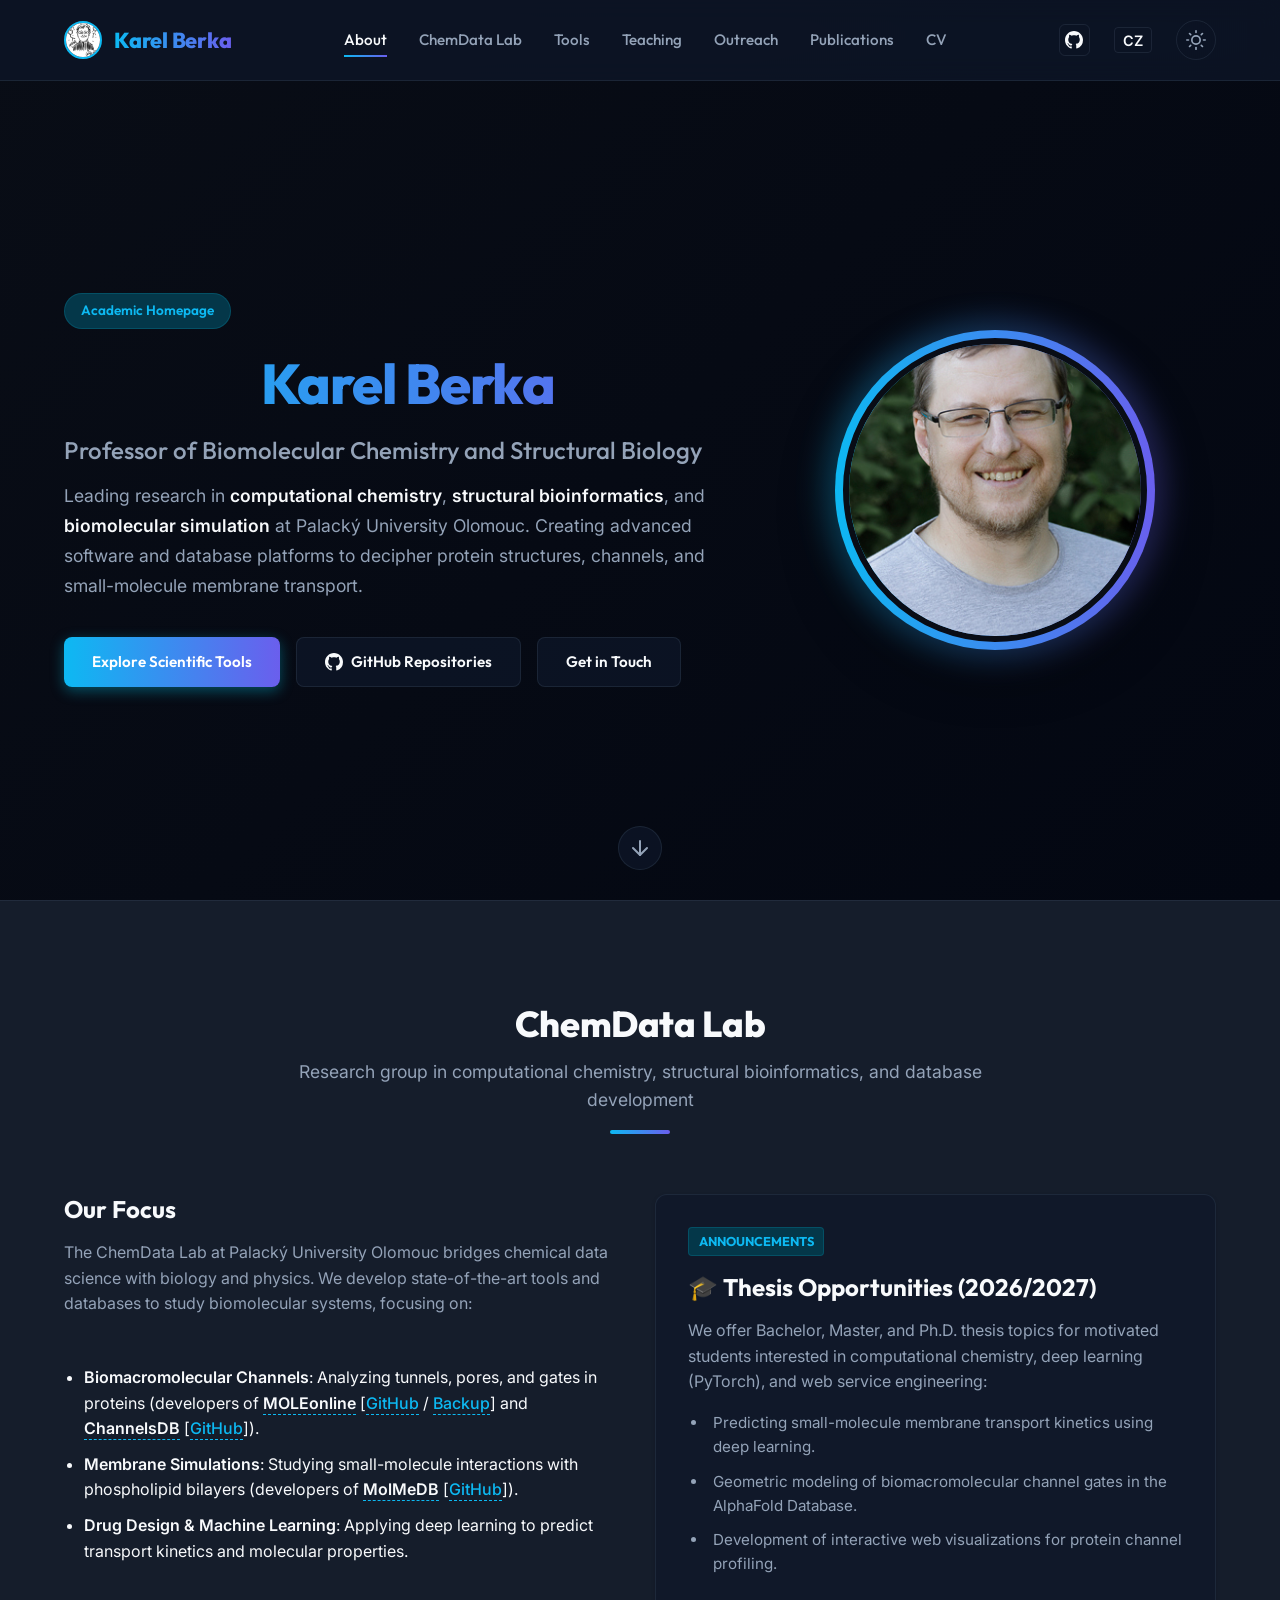
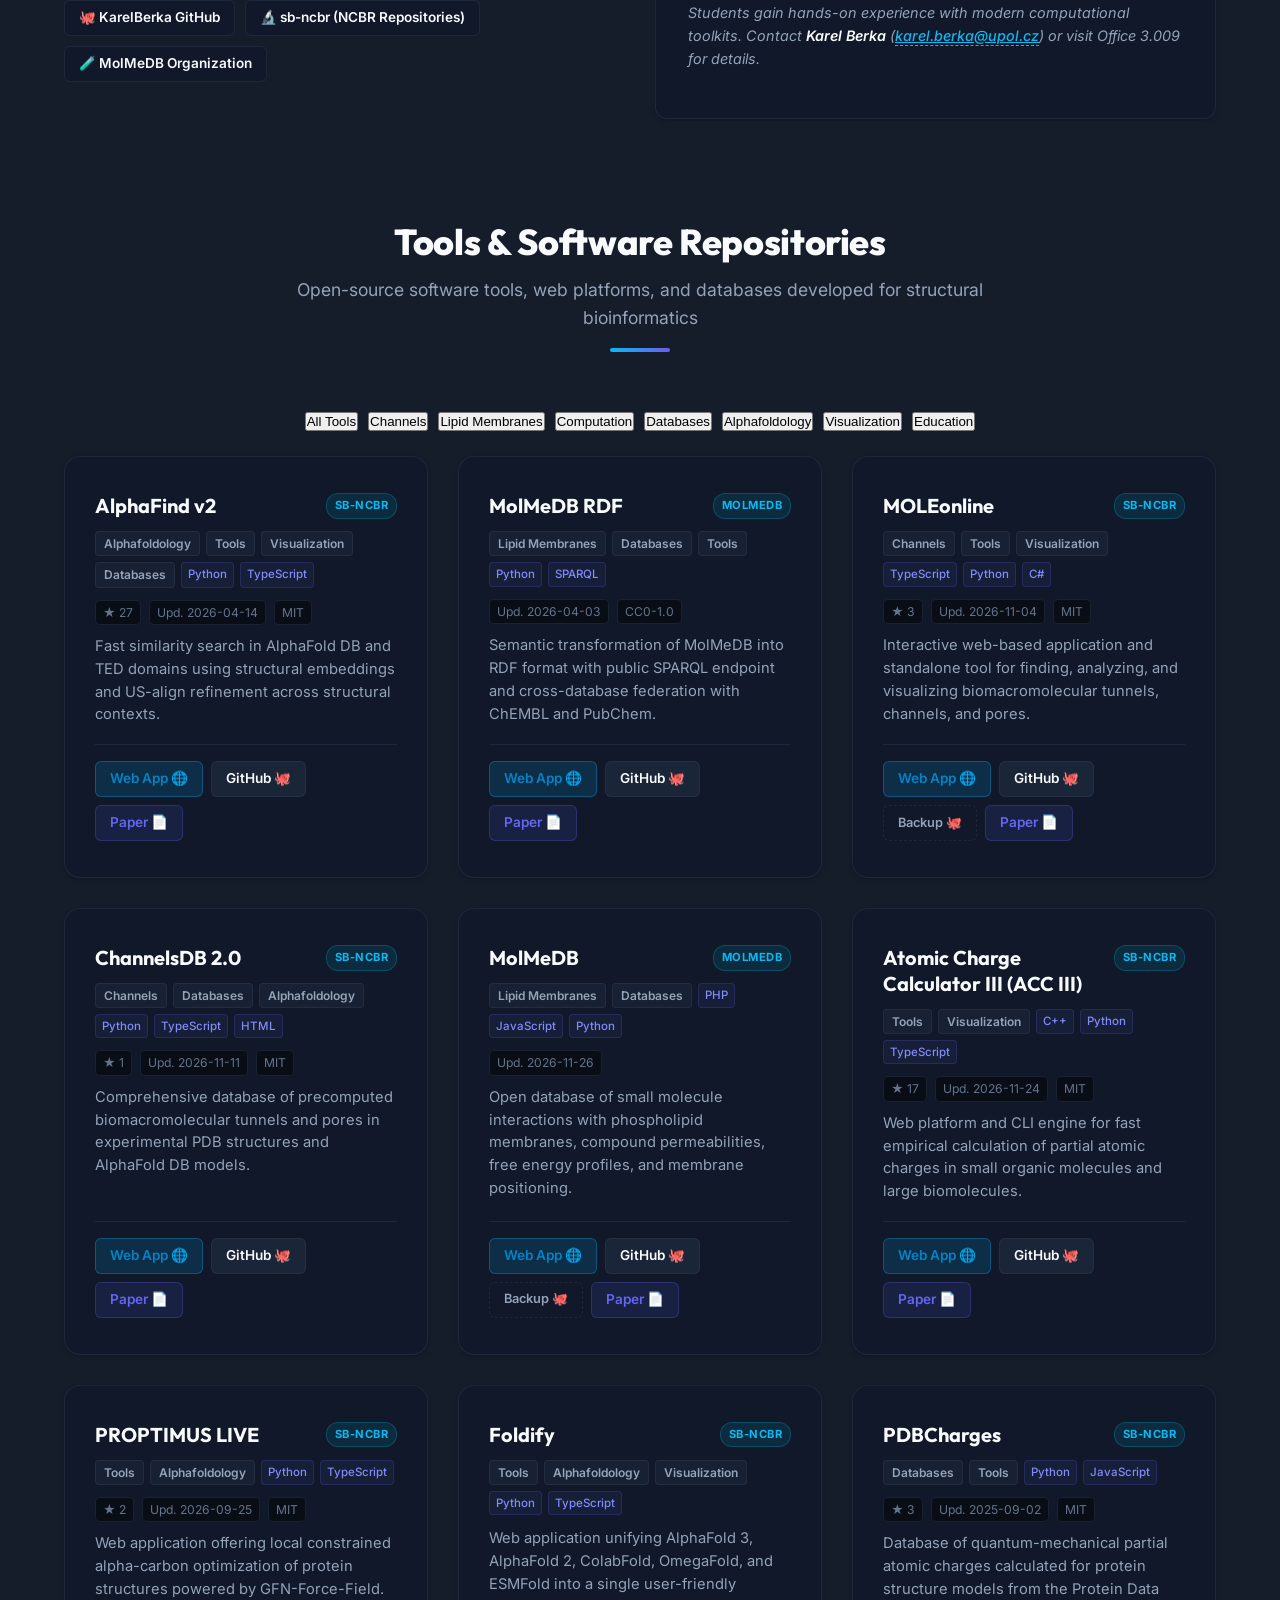
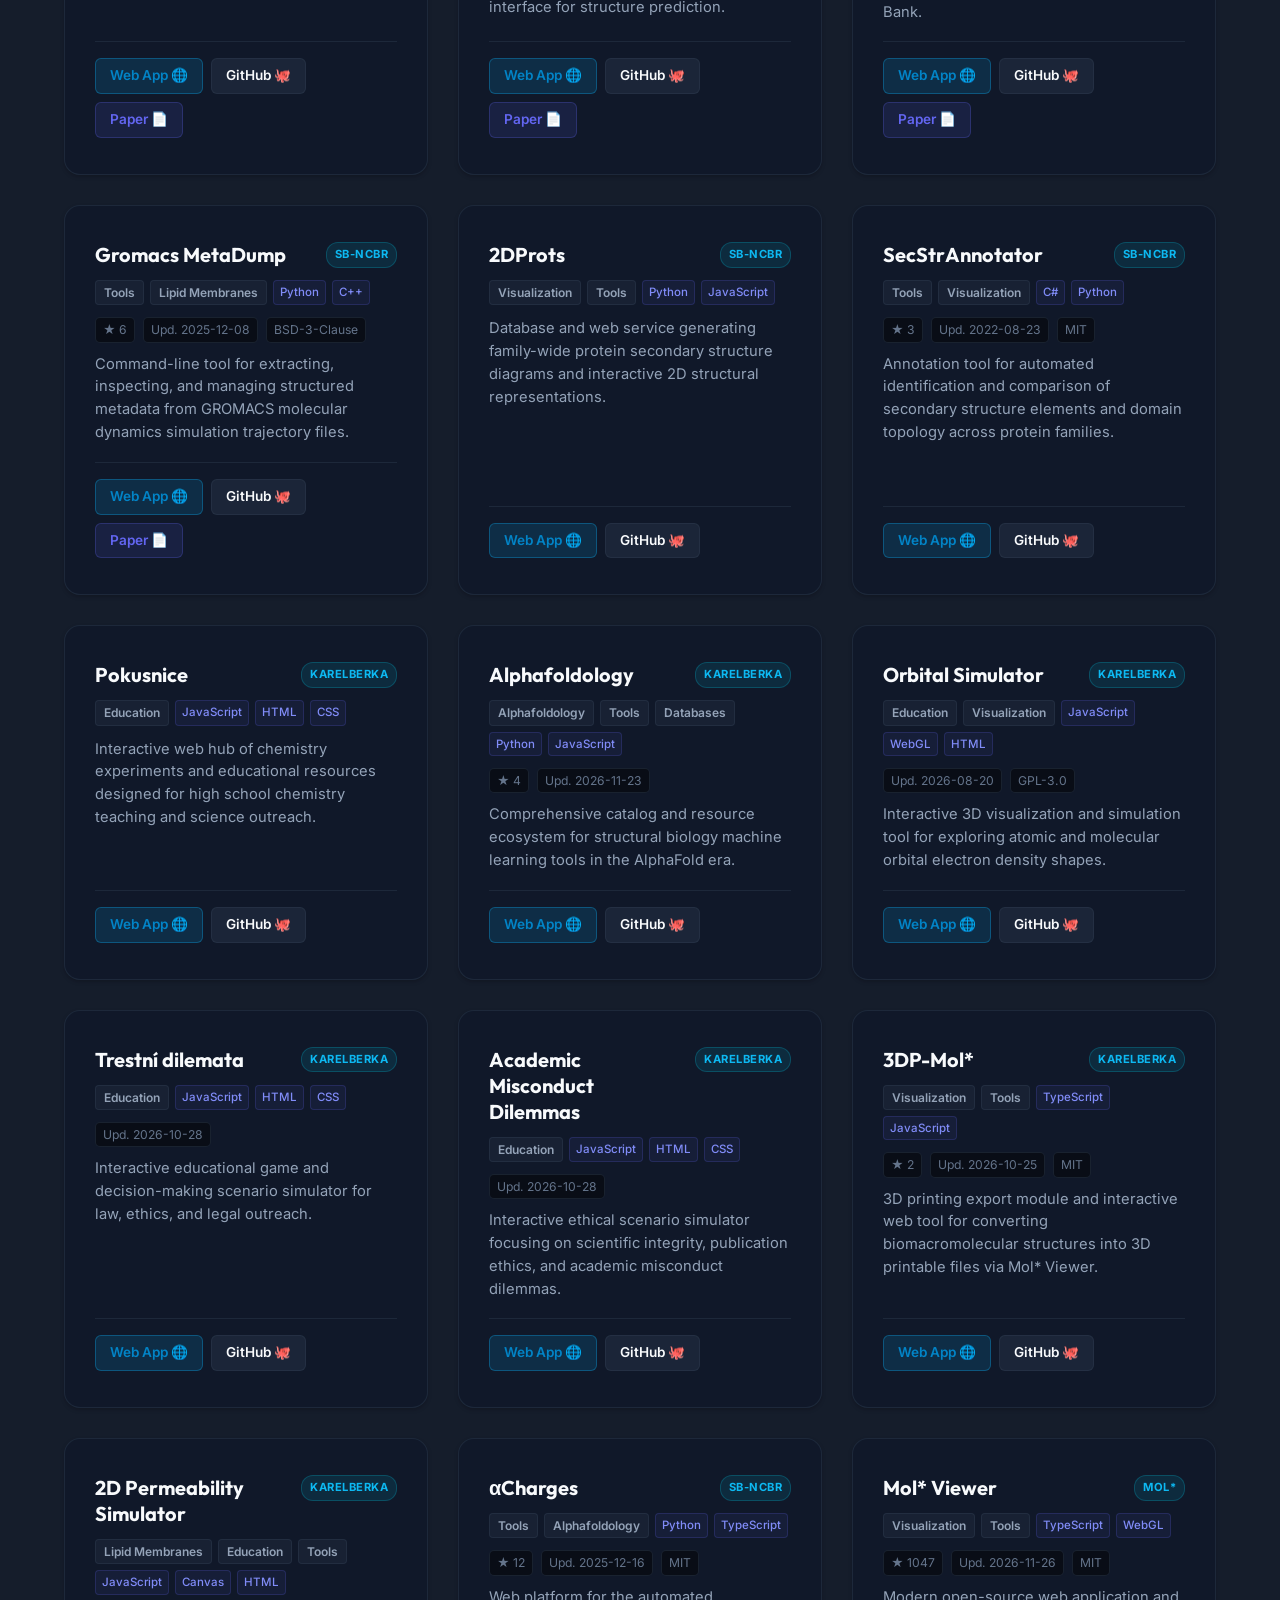
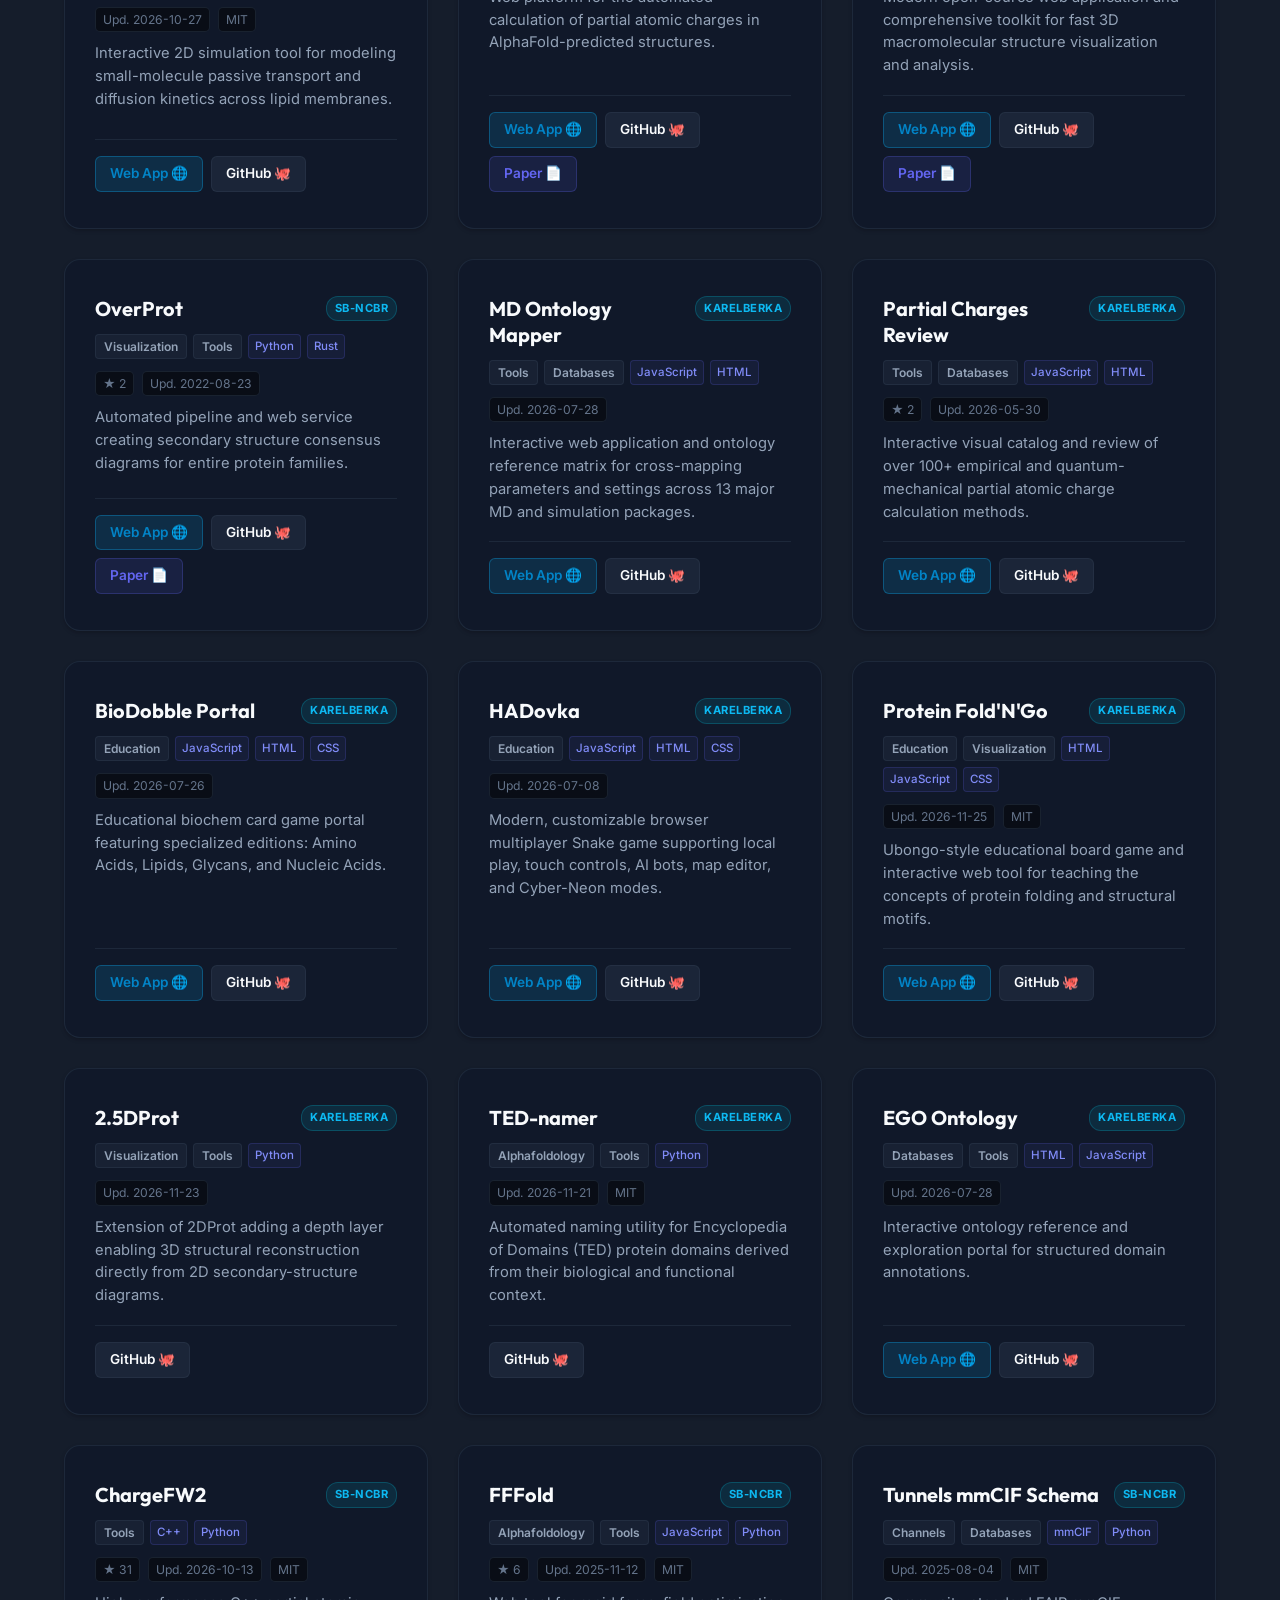
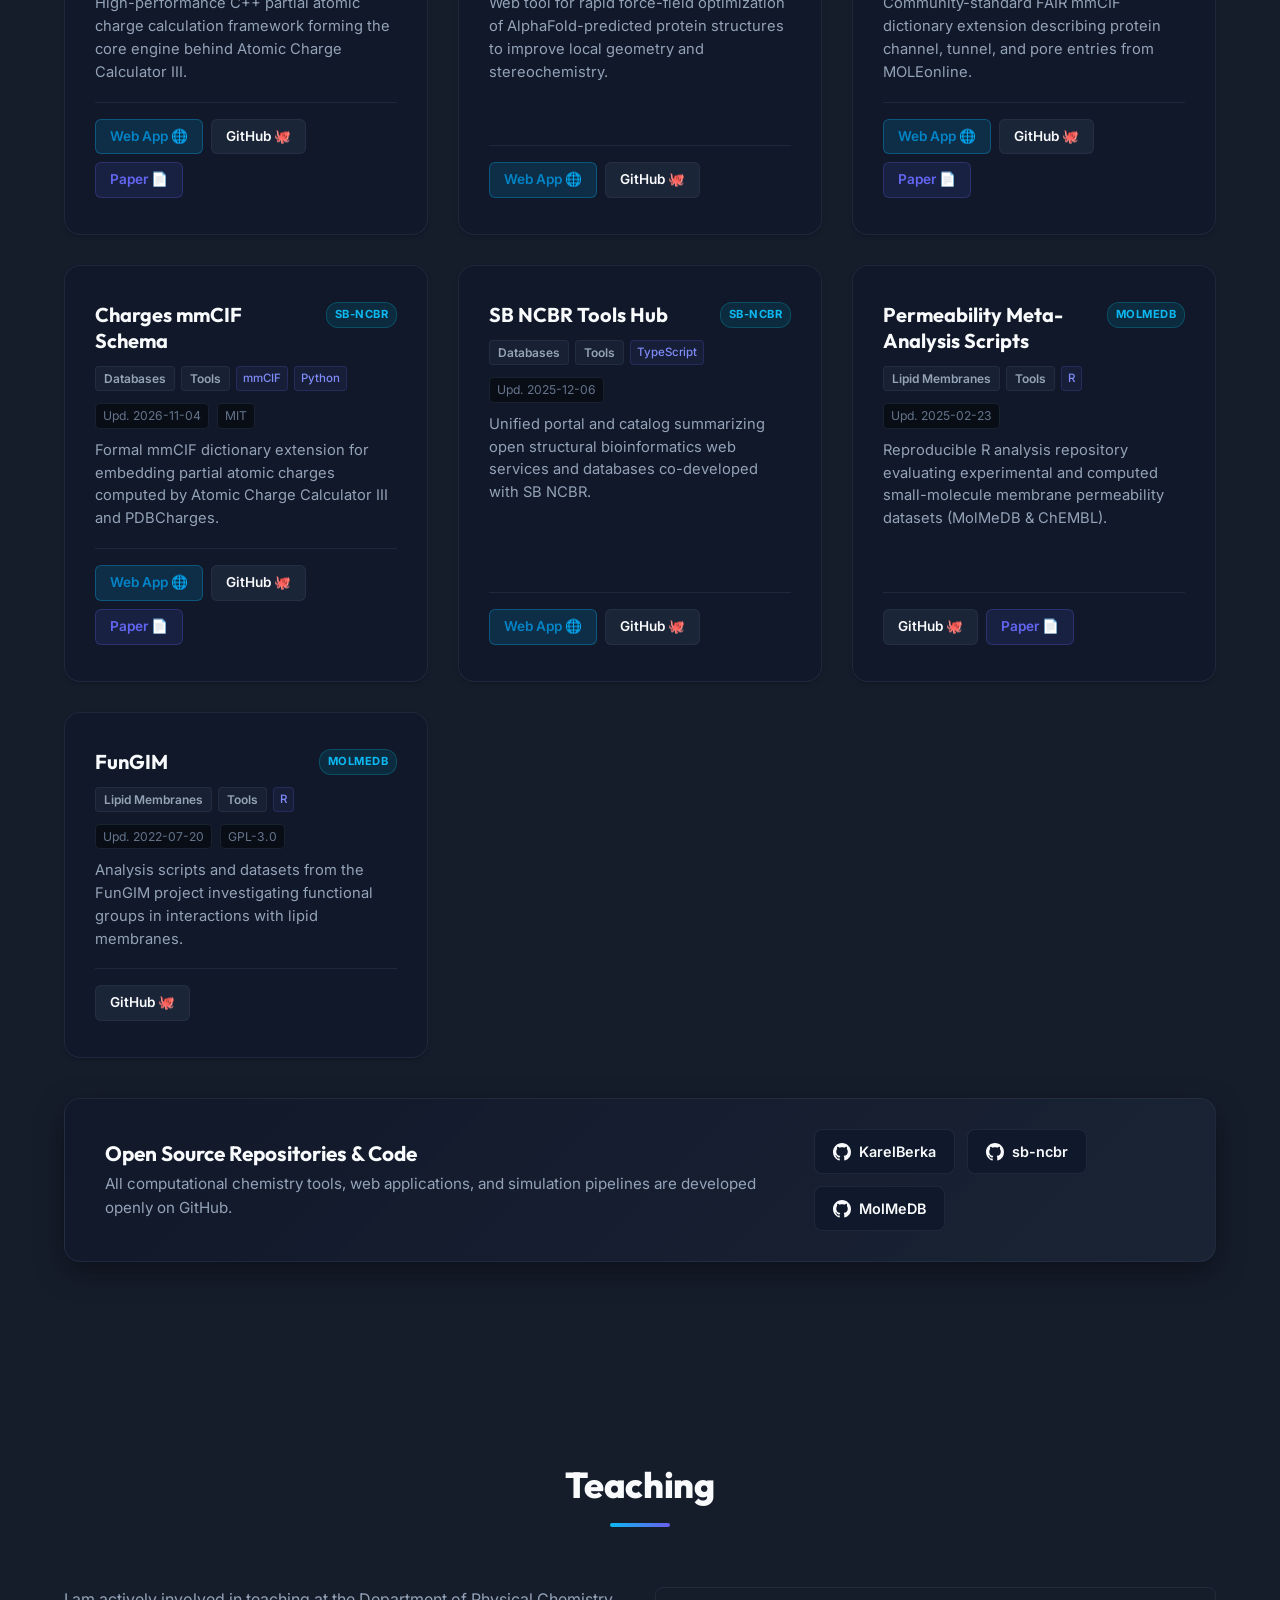
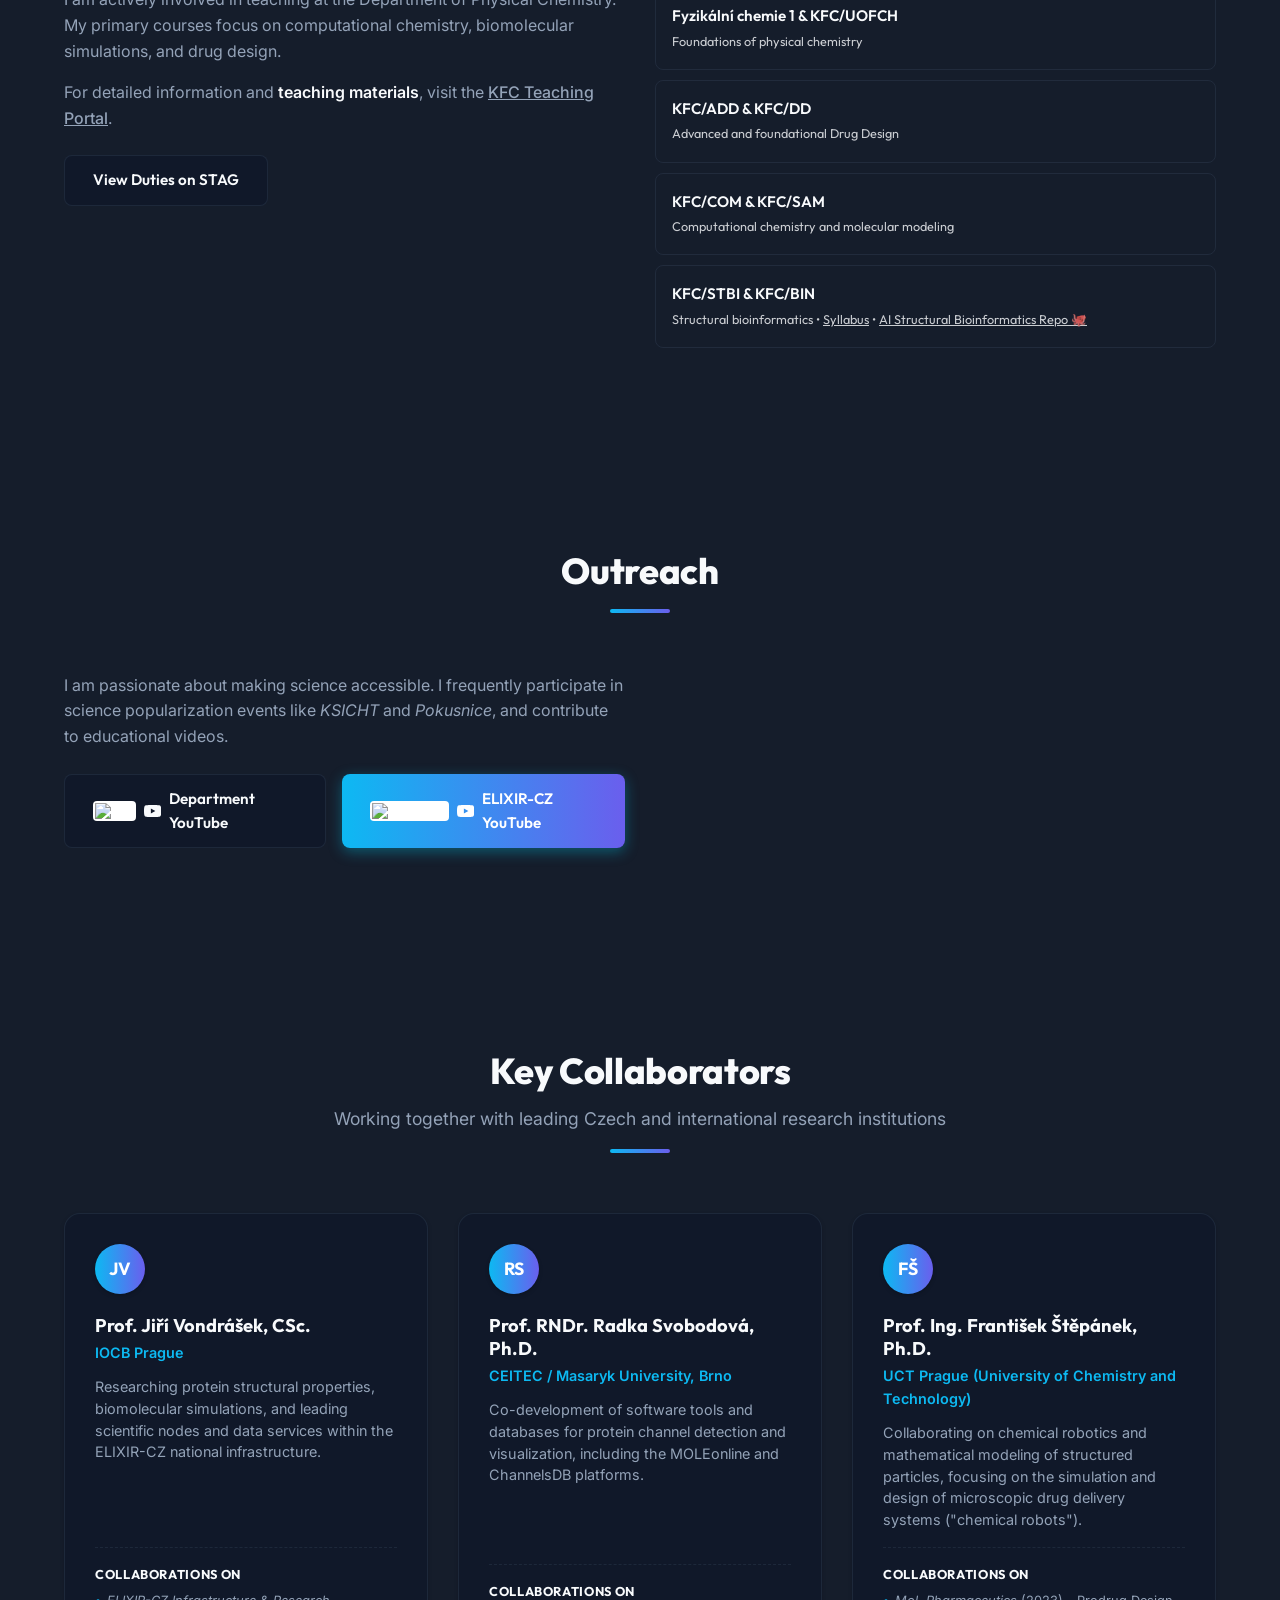
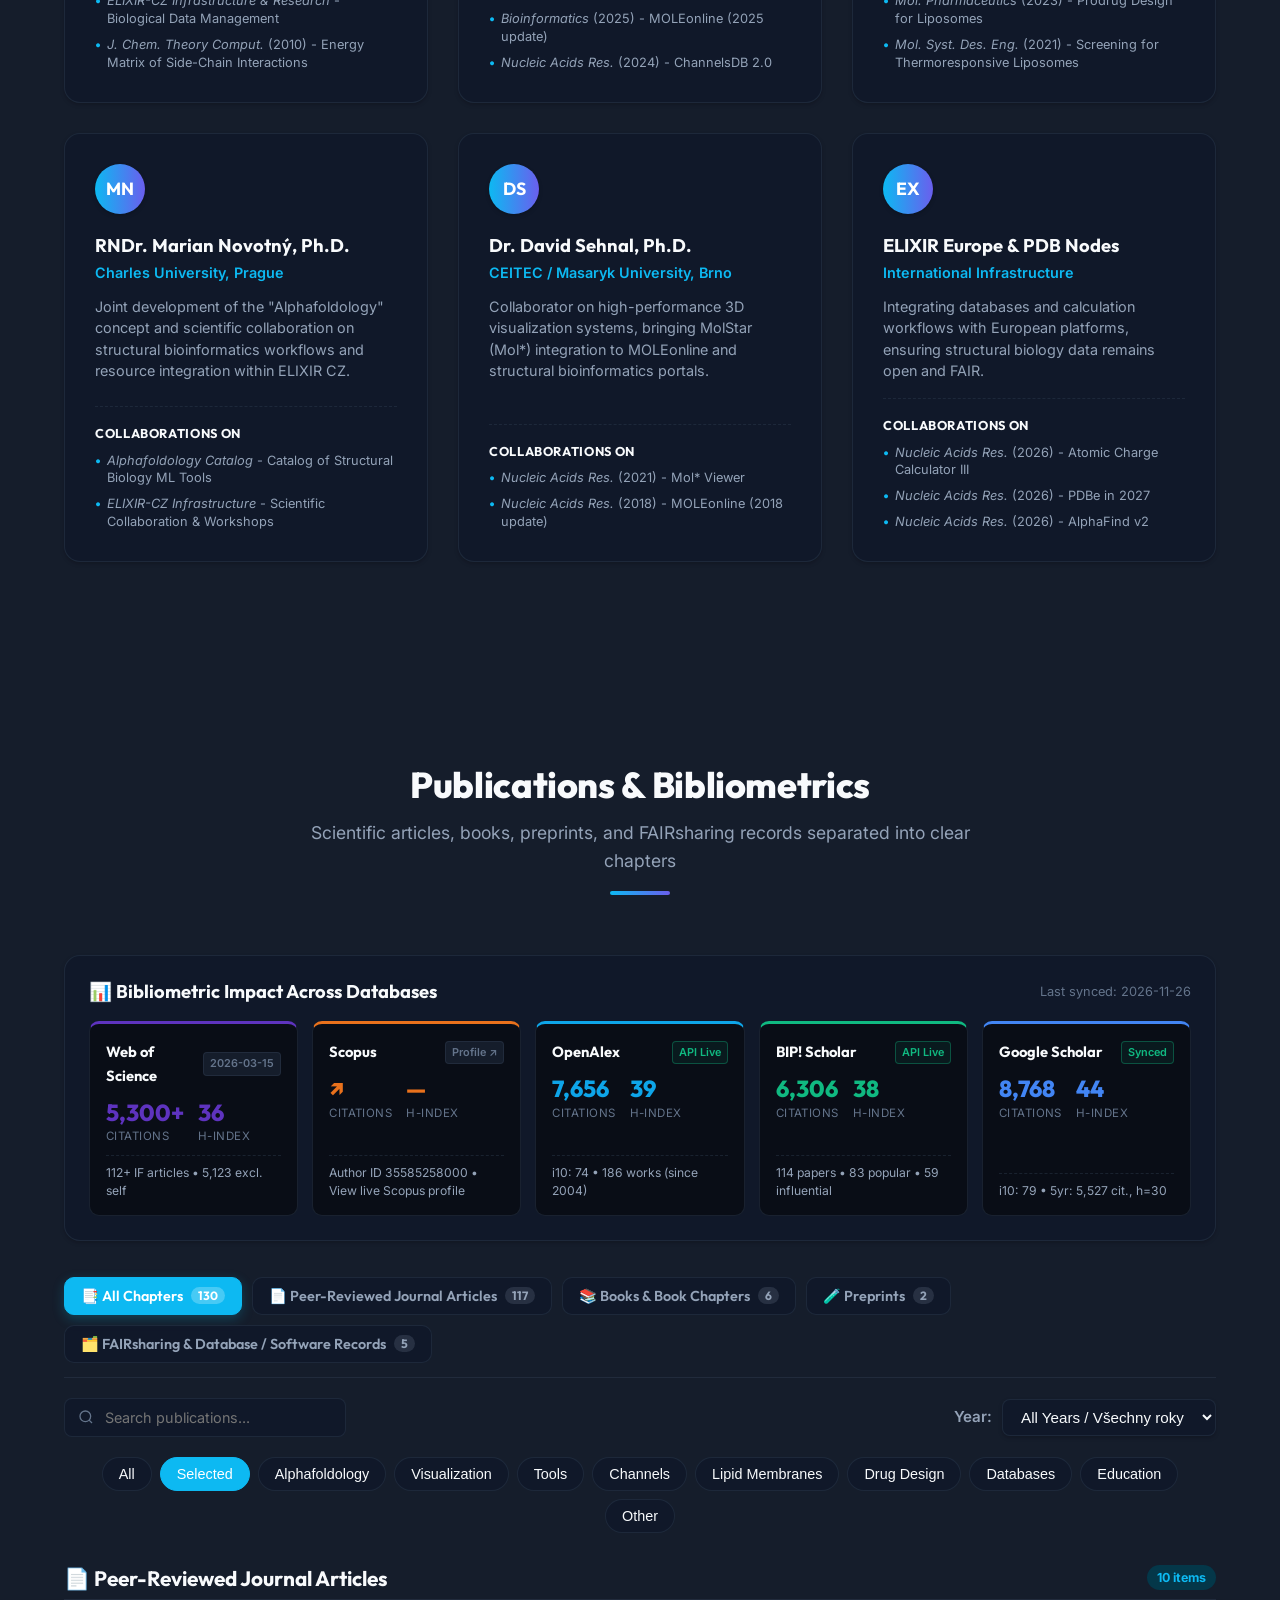
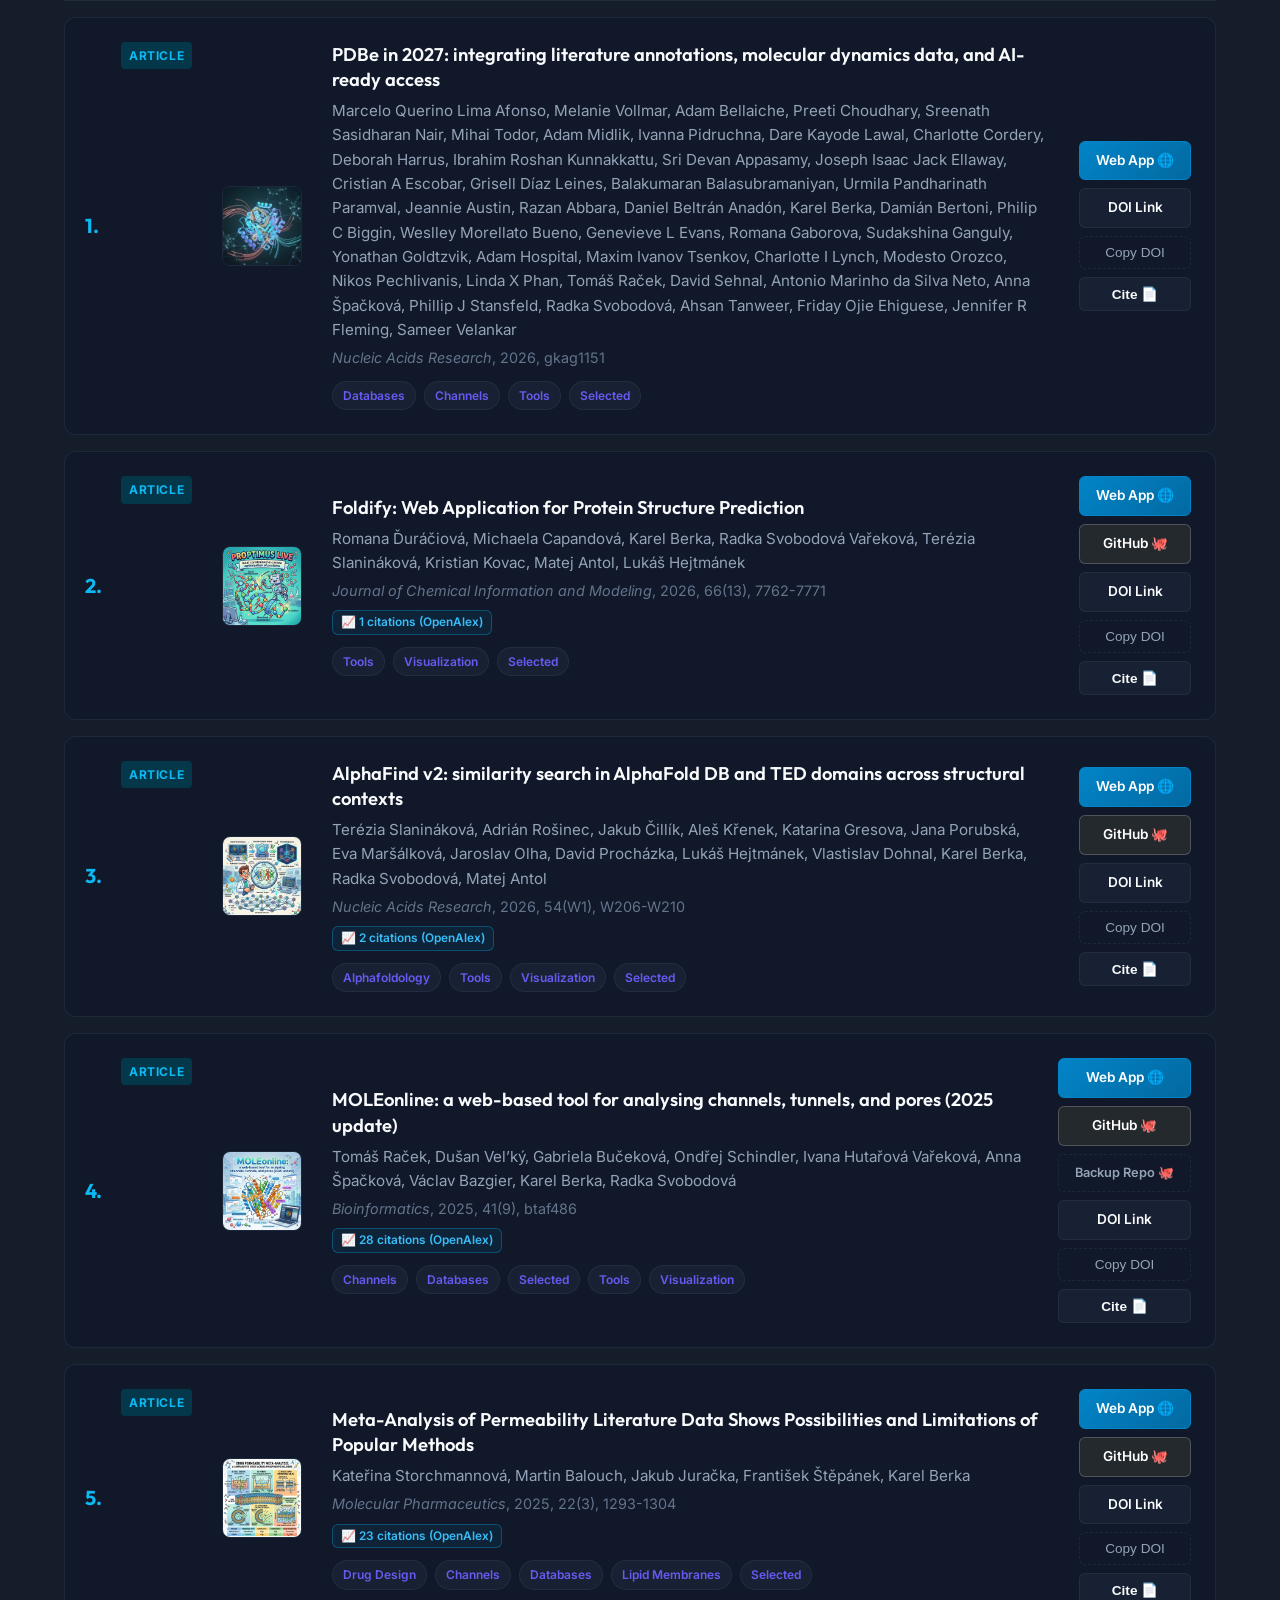
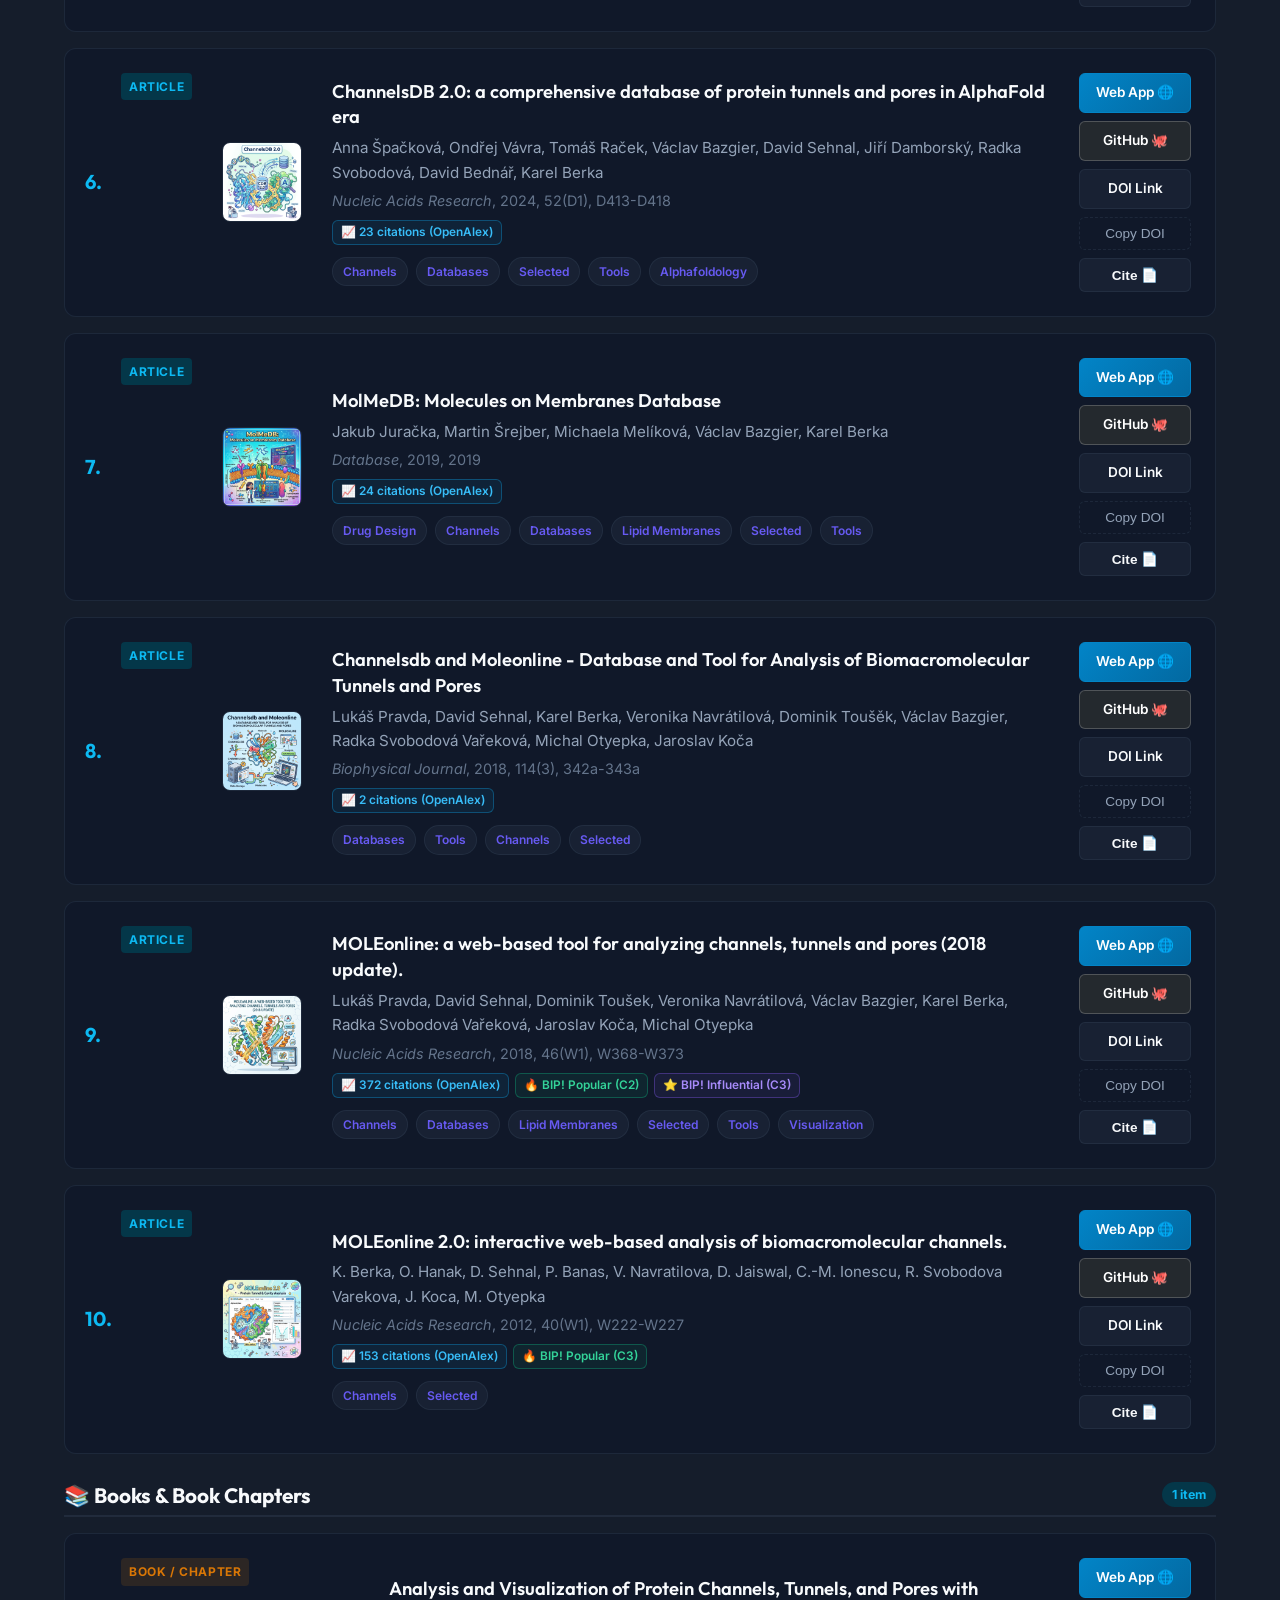
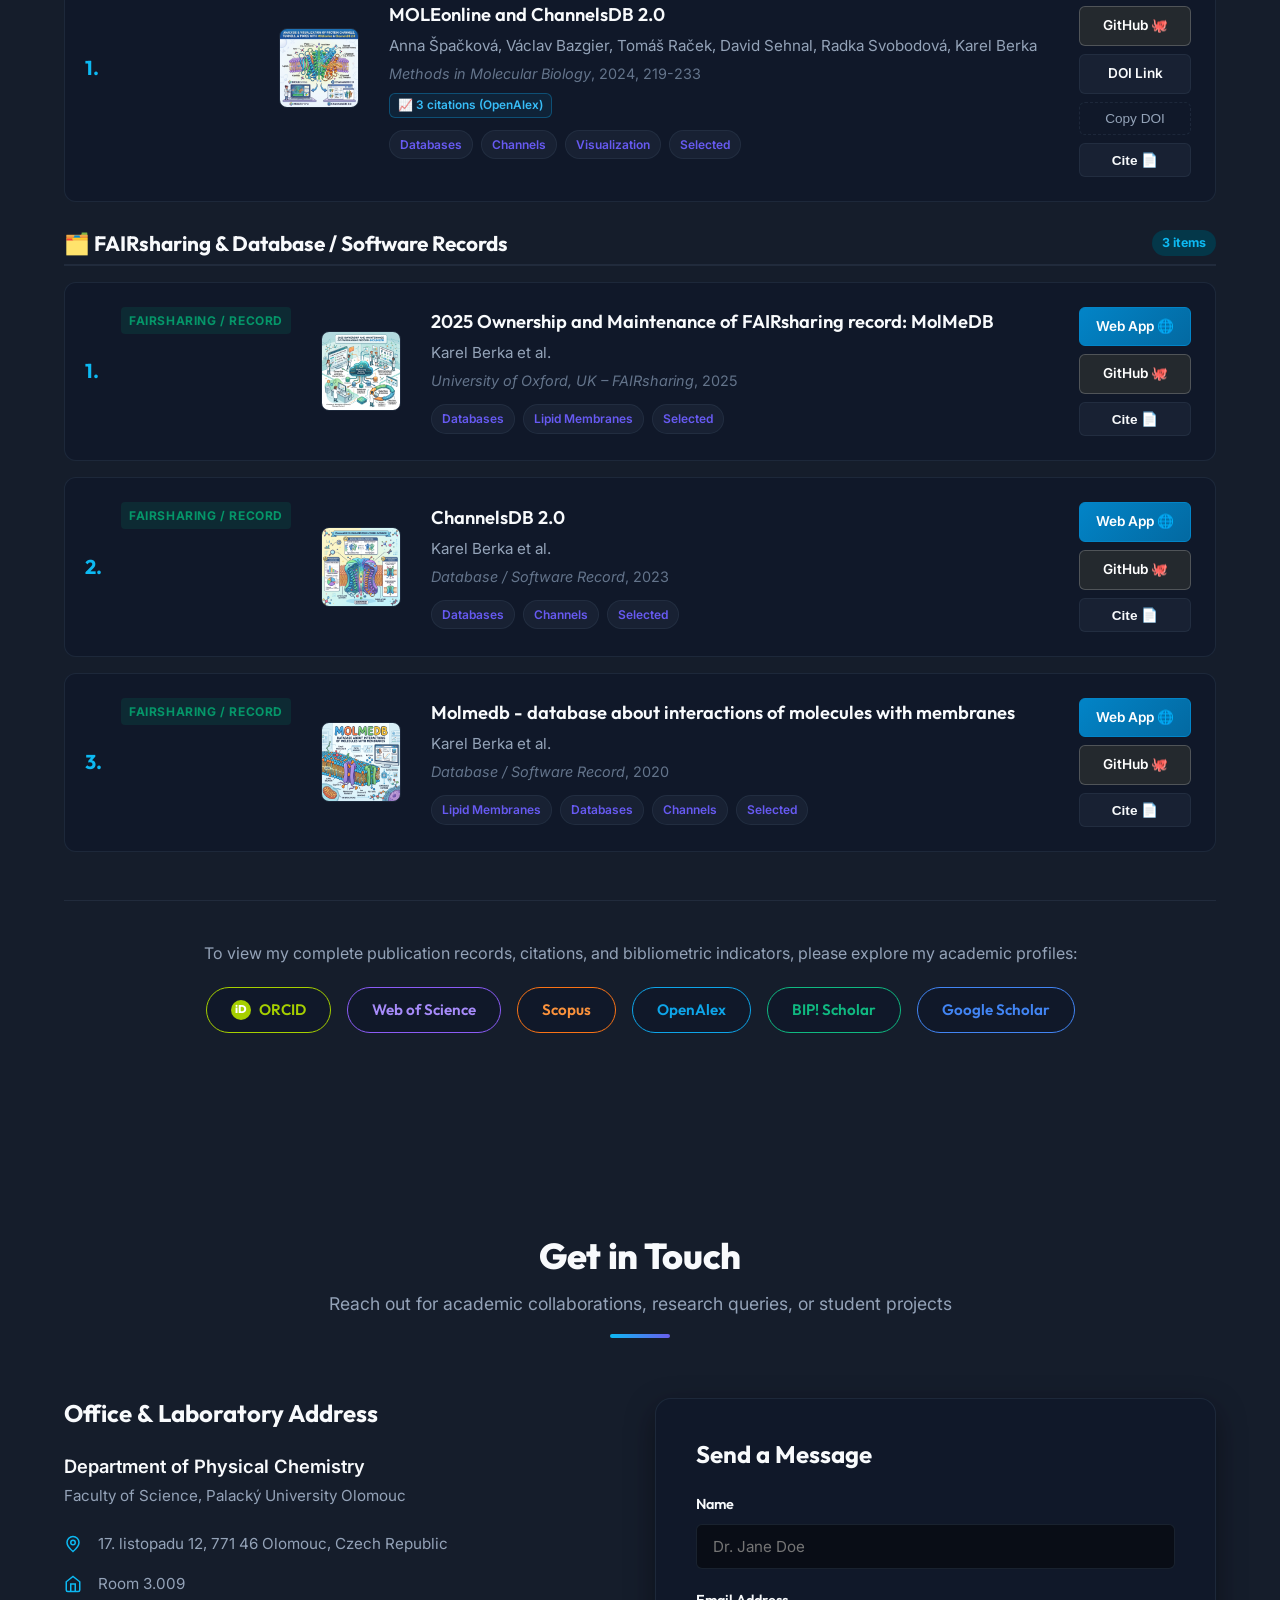
==== commit 8512c0de: "Update publications (PDBe 2027 + 4 chapters), GitHub tools, 29 thumbnails, and modular multi-source " ====
--- a/index.html
+++ b/index.html
@@ -186,8 +186,8 @@
                         </p>
                         <ul class="custom-list">
                             <li>
-                                <span class="lang-en"><strong>Biomacromolecular Channels</strong>: Analyzing tunnels, pores, and gates in proteins (developers of <a href="https://moleonline.cz" target="_blank" rel="noopener" class="inline-link"><strong>MOLEonline</strong></a> [<a href="https://github.com/sb-ncbr/MOLE" target="_blank" rel="noopener" class="inline-link">GitHub</a>] and <a href="https://channelsdb.biodata.ceitec.cz" target="_blank" rel="noopener" class="inline-link"><strong>ChannelsDB</strong></a> [<a href="https://github.com/sb-ncbr/channelsdb" target="_blank" rel="noopener" class="inline-link">GitHub</a>]).</span>
-                                <span class="lang-cs" style="display: none;"><strong>Biomakromolekulární kanály</strong>: Analýza tunelů, pórů a hradel v proteinech (vývojáři <a href="https://moleonline.cz" target="_blank" rel="noopener" class="inline-link"><strong>MOLEonline</strong></a> [<a href="https://github.com/sb-ncbr/MOLE" target="_blank" rel="noopener" class="inline-link">GitHub</a>] a <a href="https://channelsdb.biodata.ceitec.cz" target="_blank" rel="noopener" class="inline-link"><strong>ChannelsDB</strong></a> [<a href="https://github.com/sb-ncbr/channelsdb" target="_blank" rel="noopener" class="inline-link">GitHub</a>]).</span>
+                                <span class="lang-en"><strong>Biomacromolecular Channels</strong>: Analyzing tunnels, pores, and gates in proteins (developers of <a href="https://moleonline.cz" target="_blank" rel="noopener" class="inline-link"><strong>MOLEonline</strong></a> [<a href="https://github.com/sb-ncbr/moleonline-web" target="_blank" rel="noopener" class="inline-link">GitHub</a> / <a href="https://github.com/sb-ncbr/MOLE" target="_blank" rel="noopener" class="inline-link">Backup</a>] and <a href="https://channelsdb.biodata.ceitec.cz" target="_blank" rel="noopener" class="inline-link"><strong>ChannelsDB</strong></a> [<a href="https://github.com/sb-ncbr/channelsdb" target="_blank" rel="noopener" class="inline-link">GitHub</a>]).</span>
+                                <span class="lang-cs" style="display: none;"><strong>Biomakromolekulární kanály</strong>: Analýza tunelů, pórů a hradel v proteinech (vývojáři <a href="https://moleonline.cz" target="_blank" rel="noopener" class="inline-link"><strong>MOLEonline</strong></a> [<a href="https://github.com/sb-ncbr/moleonline-web" target="_blank" rel="noopener" class="inline-link">GitHub</a> / <a href="https://github.com/sb-ncbr/MOLE" target="_blank" rel="noopener" class="inline-link">Záloha</a>] a <a href="https://channelsdb.biodata.ceitec.cz" target="_blank" rel="noopener" class="inline-link"><strong>ChannelsDB</strong></a> [<a href="https://github.com/sb-ncbr/channelsdb" target="_blank" rel="noopener" class="inline-link">GitHub</a>]).</span>
                             </li>
                             <li>
                                 <span class="lang-en"><strong>Membrane Simulations</strong>: Studying small-molecule interactions with phospholipid bilayers (developers of <a href="https://molmedb.chem.upol.cz" target="_blank" rel="noopener" class="inline-link"><strong>MolMeDB</strong></a> [<a href="https://github.com/MolMeDB/MolMeDB" target="_blank" rel="noopener" class="inline-link">GitHub</a>]).</span>
@@ -551,7 +551,8 @@
                                 </span>
                                 <ul class="collab-papers-list">
                                     <li><a href="publication.html?id=10.1093/nar/gkag379"><em>Nucleic Acids Res.</em> (2026) - Atomic Charge Calculator III</a></li>
-                                    <li><em>bioRxiv</em> (2026) - Similarity Search in AlphaFold DB (AlphaFind v2)</li>
+                                    <li><a href="publication.html?id=10.1093/nar/gkag1151"><em>Nucleic Acids Res.</em> (2026) - PDBe in 2027</a></li>
+                                    <li><a href="publication.html?id=10.1093/nar/gkag372"><em>Nucleic Acids Res.</em> (2026) - AlphaFind v2</a></li>
                                 </ul>
                             </div>
                         </div>
@@ -565,16 +566,23 @@
             <div class="container">
                 <div class="section-header">
                     <h2 class="section-title">
-                        <span class="lang-en">Publications</span>
-                        <span class="lang-cs" style="display: none;">Publikace</span>
+                        <span class="lang-en">Publications &amp; Bibliometrics</span>
+                        <span class="lang-cs" style="display: none;">Publikace a bibliometrie</span>
                     </h2>
                     <p class="section-subtitle">
-                        <span class="lang-en">Key scientific articles detailing our methodologies and tools</span>
-                        <span class="lang-cs" style="display: none;">Klíčové vědecké články popisující naše metodologie a nástroje</span>
+                        <span class="lang-en">Scientific articles, books, preprints, and FAIRsharing records separated into clear chapters</span>
+                        <span class="lang-cs" style="display: none;">Vědecké články, knihy, preprinty a záznamy FAIRsharing oddělené do přehledných kapitol</span>
                     </p>
                     <div class="divider"></div>
                 </div>
 
+                <!-- Multi-Source Bibliometric Impact Dashboard (WoS, Scopus, OpenAlex, BIP! Scholar, Google Scholar) -->
+                <div id="bibliometrics-dashboard"></div>
+
+                <!-- Separated Output Chapter Tabs -->
+                <div id="pub-chapter-tabs" class="pub-chapter-tabs" role="tablist" aria-label="Publication output chapters"></div>
+
+                <!-- Search & Year Filter Controls -->
                 <div class="pub-controls" style="display: flex; flex-wrap: wrap; gap: 15px; align-items: center; justify-content: space-between; margin-bottom: 20px;">
                     <div class="search-box">
                         <input type="text" id="pub-search" placeholder="Search publications..." aria-label="Search publications" data-placeholder-en="Search publications..." data-placeholder-cs="Hledat publikace...">
@@ -588,40 +596,13 @@
                             <span class="lang-en">Year:</span>
                             <span class="lang-cs" style="display: none;">Rok:</span>
                         </label>
-                        <select id="pub-year-select" class="pub-year-select" style="padding: 8px 14px; border-radius: 8px; border: 1px solid var(--border-color); background: var(--bg-card); color: var(--text-primary); font-size: 0.95rem; font-weight: 500; cursor: pointer; box-shadow: var(--shadow-sm);">
+                        <select id="pub-year-select" class="pub-year-select" style="padding: 8px 14px; border-radius: 8px; border: 1px solid var(--border-color); background: var(--bg-surface); color: var(--text-primary); font-size: 0.95rem; font-weight: 500; cursor: pointer; box-shadow: var(--shadow-sm);">
                             <option value="all">All Years / Všechny roky</option>
-                            <option value="2026">2026</option>
-                            <option value="2025">2025</option>
-                            <option value="2024">2024</option>
-                            <option value="2023">2023</option>
-                            <option value="2022">2022</option>
-                            <option value="2021">2021</option>
-                            <option value="2020">2020</option>
-                            <option value="2019">2019</option>
-                            <option value="2018">2018</option>
-                            <option value="2017">2017</option>
-                            <option value="2016">2016</option>
-                            <option value="2015">2015</option>
-                            <option value="2014">2014</option>
-                            <option value="2013">2013</option>
-                            <option value="2012">2012</option>
-                            <option value="2011">2011</option>
-                            <option value="2010">2010</option>
-                            <option value="2009">2009</option>
-                            <option value="2008">2008</option>
-                            <option value="2005">2005</option>
-                            <option value="2004">2004</option>
                         </select>
                     </div>
                 </div>
 
-                
-                
-                
-                
-                
-                
-                
+                <!-- Topic Filters -->
                 <div class="pub-filters">
                     <button class="pub-filter-btn" data-filter="all">All</button>
                     <button class="pub-filter-btn active" data-filter="selected">Selected</button>
@@ -636,2392 +617,37 @@
                     <button class="pub-filter-btn" data-filter="other">Other</button>
                 </div>
 
-                <ol class="publications-list">
-                    <!-- Publication -->
-                    <li class="pub-card" data-year="2026" data-category="tools visualization selected" onclick="window.location.href='publication.html?id=10.1021/acs.jcim.6c01154'" style="cursor: pointer;" tabindex="0" title="Click to view details">
-                        <div class="pub-type">Article</div>
-                        <img src="img/publications/pub_2026_jcim_foldify.png" alt="Thumbnail" class="pub-thumbnail">
-                        <div class="pub-body">
-                            <h3 class="pub-title">Foldify: Web Application for Protein Structure Prediction</h3>
-                            <p class="pub-authors">Romana Ďuráčiová, Michaela Capandová, Karel Berka, Radka Svobodová Vařeková, Terézia Slanináková, Kristian Kovac, Matej Antol, Lukáš Hejtmánek</p>
-                            <p class="pub-journal"><em>Journal of Chemical Information and Modeling</em>, 2026</p>
-                            <div class="pub-topics">
-                                <span class="topic-tag">Tools</span><span class="topic-tag">Visualization</span><span class="topic-tag">Selected</span>
-                            </div>
-                        </div>
-                        <div class="pub-links">
-                            <a href="https://foldify-open.cloud.e-infra.cz/" target="_blank" rel="noopener" class="btn-pub btn-web" onclick="event.stopPropagation();">Web App 🌐</a>
-                            <a href="https://github.com/sb-ncbr/foldify-open" target="_blank" rel="noopener" class="btn-pub btn-github" onclick="event.stopPropagation();">GitHub 🐙</a>
-                            <a href="https://doi.org/10.1021/acs.jcim.6c01154" target="_blank" rel="noopener" class="btn-pub" onclick="event.stopPropagation();">DOI Link</a>
-                            <button class="btn-pub-copy" data-doi="10.1021/acs.jcim.6c01154" onclick="event.stopPropagation();">Copy DOI</button>
-                            <button class="btn-pub-cite" data-id="10.1021/acs.jcim.6c01154" onclick="event.stopPropagation();" title="Cite publication / Citovat publikaci"><span class="lang-en">Cite 📄</span><span class="lang-cs" style="display: none;">Citace 📄</span></button>
-                        </div>
-                    </li>
-                    <!-- Publication -->
-                    <li class="pub-card" data-year="2026" data-category="alphafoldology tools visualization selected" onclick="window.location.href='publication.html?id=10.1093/nar/gkag372'" style="cursor: pointer;" tabindex="0" title="Click to view details">
-                        <div class="pub-type">Article</div>
-                        <img src="img/publications/pub_2026_nar_alphafind.png" alt="Thumbnail" class="pub-thumbnail">
-                        <div class="pub-body">
-                            <h3 class="pub-title">AlphaFind v2: similarity search in AlphaFold DB and TED domains across structural contexts</h3>
-                            <p class="pub-authors">Terézia Slanináková, Adrián Rošinec, Jakub Čillík, Aleš Křenek, Katarina Gresova, Jana Porubská, Eva Maršálková, Jaroslav Olha, David Procházka, Lukáš Hejtmánek, Vlastislav Dohnal, Karel Berka, Radka Svobodová, Matej Antol</p>
-                            <p class="pub-journal"><em>Nucleic Acids Research</em>, 2026, 54(W1), W206–W210</p>
-                            <div class="pub-topics">
-                                <span class="topic-tag">Alphafoldology</span><span class="topic-tag">Tools</span><span class="topic-tag">Visualization</span><span class="topic-tag">Selected</span>
-                            </div>
-                        </div>
-                        <div class="pub-links">
-                            <a href="https://alphafind.ics.muni.cz/" target="_blank" rel="noopener" class="btn-pub btn-web" onclick="event.stopPropagation();">Web App 🌐</a>
-                            <a href="https://github.com/Coda-Research-Group/AlphaFind" target="_blank" rel="noopener" class="btn-pub btn-github" onclick="event.stopPropagation();">GitHub 🐙</a>
-                            <a href="https://doi.org/10.1093/nar/gkag372" target="_blank" rel="noopener" class="btn-pub" onclick="event.stopPropagation();">DOI Link</a>
-                            <button class="btn-pub-copy" data-doi="10.1093/nar/gkag372" onclick="event.stopPropagation();">Copy DOI</button>
-                            <button class="btn-pub-cite" data-id="10.1093/nar/gkag372" onclick="event.stopPropagation();" title="Cite publication / Citovat publikaci"><span class="lang-en">Cite 📄</span><span class="lang-cs" style="display: none;">Citace 📄</span></button>
-                        </div>
-                    </li>
-                    <!-- Publication -->
-                    <li class="pub-card" data-year="2026" data-category="membranes databases tools" onclick="window.location.href='publication.html?id=10.1186/s13321-026-01208-3'" style="cursor: pointer;" tabindex="0" title="Click to view details">
-                        <div class="pub-type">Article</div>
-                        <img src="img/publications/pub_2026_jcheminf_molmedb_rdf.png" alt="Thumbnail" class="pub-thumbnail">
-                        <div class="pub-body">
-                            <h3 class="pub-title">MolMeDB RDF: transforming a relational database about biological membranes to the RDF format to increase interoperability</h3>
-                            <p class="pub-authors">Dominik Martinát, Jakub Juračka, Jakub Galgonek, Karel Berka</p>
-                            <p class="pub-journal"><em>Journal of Cheminformatics</em>, 2026, 18(1), 111</p>
-                            <div class="pub-topics">
-                                <span class="topic-tag">Lipid Membranes</span><span class="topic-tag">Databases</span><span class="topic-tag">Tools</span>
-                            </div>
-                        </div>
-                        <div class="pub-links">
-                            <a href="https://molmedb.chem.upol.cz/sparql" target="_blank" rel="noopener" class="btn-pub btn-web" onclick="event.stopPropagation();">SPARQL 🌐</a>
-                            <a href="https://github.com/DominikMartinat/rdf-mmdb" target="_blank" rel="noopener" class="btn-pub btn-github" onclick="event.stopPropagation();">GitHub 🐙</a>
-                            <a href="https://doi.org/10.1186/s13321-026-01208-3" target="_blank" rel="noopener" class="btn-pub" onclick="event.stopPropagation();">DOI Link</a>
-                            <button class="btn-pub-copy" data-doi="10.1186/s13321-026-01208-3" onclick="event.stopPropagation();">Copy DOI</button>
-                            <button class="btn-pub-cite" data-id="10.1186/s13321-026-01208-3" onclick="event.stopPropagation();" title="Cite publication / Citovat publikaci"><span class="lang-en">Cite 📄</span><span class="lang-cs" style="display: none;">Citace 📄</span></button>
-                        </div>
-                    </li>
-                    <!-- Publication -->
-                    <li class="pub-card" data-year="2026" data-category="channels" onclick="window.location.href='publication.html?id=10.1093/europace/euag156'" style="cursor: pointer;" tabindex="0" title="Click to view details">
-                        <div class="pub-type">Article</div>
-                        <img src="img/publications/pub_2026_europace_kv71.png" alt="Thumbnail" class="pub-thumbnail">
-                        <div class="pub-body">
-                            <h3 class="pub-title">C-terminal long-QT type 1 R562S-Kv7.1 variant, the first variant in helix C impairing β-adrenergic response of the slow delayed rectifier K+ channel</h3>
-                            <p class="pub-authors">Martin Král, Olga Švecová, Roman Kula, Nina Kadášová, Jindřich Lněnička, Iva Synková, Dominika Traj, Larisa Chmelikova, Michal Pásek, Jan Hošek, Katarzyna Anna Radaszkiewicz, Irena Andršová, Pavel Vít, Karel Berka, Tomáš Novotný, Markéta Bébarová</p>
-                            <p class="pub-journal"><em>Europace</em>, 2026, 28(7), euag156</p>
-                            <div class="pub-topics">
-                                <span class="topic-tag">Channels</span>
-                            </div>
-                        </div>
-                        <div class="pub-links">
-                            <a href="https://doi.org/10.1093/europace/euag156" target="_blank" rel="noopener" class="btn-pub" onclick="event.stopPropagation();">DOI Link</a>
-                            <button class="btn-pub-copy" data-doi="10.1093/europace/euag156" onclick="event.stopPropagation();">Copy DOI</button>
-                            <button class="btn-pub-cite" data-id="10.1093/europace/euag156" onclick="event.stopPropagation();" title="Cite publication / Citovat publikaci"><span class="lang-en">Cite 📄</span><span class="lang-cs" style="display: none;">Citace 📄</span></button>
-                        </div>
-                    </li>
-                    <!-- Publication -->
-                    <li class="pub-card" data-year="2026" data-category="channels" onclick="window.location.href='publication.html?id=10.64898/2026.06.28.735151'" style="cursor: pointer;" tabindex="0" title="Click to view details">
-                        <div class="pub-type">Preprint</div>
-                        <img src="img/publications/pub_2026_glut_pathogenicity.png" alt="Thumbnail" class="pub-thumbnail">
-                        <div class="pub-body">
-                            <h3 class="pub-title">Mapping pathogenic patterns in membrane transporters from the GLUT transporter family</h3>
-                            <p class="pub-authors">Nina Kadášová, Dominik Martinát, Anna Špačková, Ivana Hutařová Vařeková, Karel Berka</p>
-                            <p class="pub-journal"><em>bioRxiv</em>, 2026</p>
-                            <div class="pub-topics">
-                                <span class="topic-tag">Channels</span>
-                            </div>
-                        </div>
-                        <div class="pub-links">
-                            <a href="https://doi.org/10.64898/2026.06.28.735151" target="_blank" rel="noopener" class="btn-pub" onclick="event.stopPropagation();">DOI Link</a>
-                            <button class="btn-pub-copy" data-doi="10.64898/2026.06.28.735151" onclick="event.stopPropagation();">Copy DOI</button>
-                            <button class="btn-pub-cite" data-id="10.64898/2026.06.28.735151" onclick="event.stopPropagation();" title="Cite publication / Citovat publikaci"><span class="lang-en">Cite 📄</span><span class="lang-cs" style="display: none;">Citace 📄</span></button>
-                        </div>
-                    </li>
-                    <!-- Publication -->
-                    <li class="pub-card" data-year="2026" data-category="alphafoldology visualization" onclick="window.location.href='publication.html?id=10.1093/nar/gkag511'" style="cursor: pointer;" tabindex="0" title="Click to view details">
-                        <div class="pub-type">Article</div>
-                        <img src="img/publications/pub_2026_NucleicAcidsResearch_UnknownAuthor.png" alt="Thumbnail" class="pub-thumbnail">
-                        <div class="pub-body">
-                            <h3 class="pub-title">PROPTIMUS LIVE: local constrained α-carbon optimization of proteins</h3>
-                            <p class="pub-authors">Tomáš Svoboda, Michal Mikuš, Lukáš Bohuš, Tomáš Raček, Gabriela Bučeková, Dominik Tichý, Karel Berka, Radka Svobodová, Ondřej Schindler</p>
-                            <p class="pub-journal"><em>Nucleic Acids Research</em>, 2026</p>
-                            <div class="pub-topics">
-                                <span class="topic-tag">Alphafoldology</span><span class="topic-tag">Visualization</span>
-                            </div>
-                        </div>
-                        <div class="pub-links">
-                            <a href="https://proptimus.ceitec.cz/live" target="_blank" rel="noopener" class="btn-pub btn-web" onclick="event.stopPropagation();">Web App 🌐</a>
-                            <a href="https://github.com/sb-ncbr/proptimus_live" target="_blank" rel="noopener" class="btn-pub btn-github" onclick="event.stopPropagation();">GitHub 🐙</a>
-                            <a href="https://doi.org/10.1093/nar/gkag511" target="_blank" rel="noopener" class="btn-pub" onclick="event.stopPropagation();">DOI Link</a>
-                            <button class="btn-pub-copy" data-doi="10.1093/nar/gkag511" onclick="event.stopPropagation();">Copy DOI</button>
-                            <button class="btn-pub-cite" data-id="10.1093/nar/gkag511" onclick="event.stopPropagation();" title="Cite publication / Citovat publikaci"><span class="lang-en">Cite 📄</span><span class="lang-cs" style="display: none;">Citace 📄</span></button>
-                        </div>
-                    </li>
-                    <!-- Publication -->
-                    <li class="pub-card" data-year="2026" data-category="tools visualization channels" onclick="window.location.href='publication.html?id=10.1093/nar/gkag379'" style="cursor: pointer;" tabindex="0" title="Click to view details">
-                        <div class="pub-type">Article</div>
-                        <img src="img/publications/pub_2026_NucleicAcidsResearch_UnknownAuthor_2.png" alt="Thumbnail" class="pub-thumbnail">
-                        <div class="pub-body">
-                            <h3 class="pub-title">Atomic Charge Calculator III: a modern platform for calculating partial atomic charges</h3>
-                            <p class="pub-authors">Tomáš Raček, Martin Pilát, Ondřej Schindler, Gabriela Bučeková, Dominik Tichý, Karel Berka, Radka Svobodová</p>
-                            <p class="pub-journal"><em>Nucleic Acids Research</em>, 2026</p>
-                            <div class="pub-topics">
-                                <span class="topic-tag">Tools</span><span class="topic-tag">Visualization</span><span class="topic-tag">Channels</span>
-                            </div>
-                        </div>
-                        <div class="pub-links">
-                            <a href="https://acc.biodata.ceitec.cz" target="_blank" rel="noopener" class="btn-pub btn-web" onclick="event.stopPropagation();">Web App 🌐</a>
-                            <a href="https://github.com/sb-ncbr/AtomicChargeCalculator" target="_blank" rel="noopener" class="btn-pub btn-github" onclick="event.stopPropagation();">GitHub 🐙</a>
-                            <a href="https://doi.org/10.1093/nar/gkag379" target="_blank" rel="noopener" class="btn-pub" onclick="event.stopPropagation();">DOI Link</a>
-                            <button class="btn-pub-copy" data-doi="10.1093/nar/gkag379" onclick="event.stopPropagation();">Copy DOI</button>
-                            <button class="btn-pub-cite" data-id="10.1093/nar/gkag379" onclick="event.stopPropagation();" title="Cite publication / Citovat publikaci"><span class="lang-en">Cite 📄</span><span class="lang-cs" style="display: none;">Citace 📄</span></button>
-                        </div>
-                    </li>
-                    <!-- Publication -->
-                    <li class="pub-card" data-year="2026" data-category="other" onclick="window.location.href='publication.html?id=10.26434/chemrxiv.15001700/v1'" style="cursor: pointer;" tabindex="0" title="Click to view details">
-                        <div class="pub-type">Article</div>
-                        <img src="img/publications/pub_2026_NoJournal_UnknownAuthor.png" alt="Thumbnail" class="pub-thumbnail">
-                        <div class="pub-body">
-                            <h3 class="pub-title">The impact of FDM infill parameters on tensile mechanical properties</h3>
-                            <p class="pub-authors">Jan Urbánek, Karel Berka</p>
-                            <p class="pub-journal">Preprint / Manuscript, 2026</p>
-                            <div class="pub-topics">
-                                <span class="topic-tag">Other / General</span>
-                            </div>
-                        </div>
-                        <div class="pub-links">
-                            <a href="https://doi.org/10.26434/chemrxiv.15001700/v1" target="_blank" rel="noopener" class="btn-pub" onclick="event.stopPropagation();">DOI Link</a>
-                            <button class="btn-pub-copy" data-doi="10.26434/chemrxiv.15001700/v1" onclick="event.stopPropagation();">Copy DOI</button>
-                            <button class="btn-pub-cite" data-id="10.26434/chemrxiv.15001700/v1" onclick="event.stopPropagation();" title="Cite publication / Citovat publikaci"><span class="lang-en">Cite 📄</span><span class="lang-cs" style="display: none;">Citace 📄</span></button>
-                        </div>
-                    </li>
-                    <!-- Publication -->
-                    <li class="pub-card" data-year="2026" data-category="tools membranes channels" onclick="window.location.href='publication.html?id=10.1039/D6CP00146G'" style="cursor: pointer;" tabindex="0" title="Click to view details">
-                        <div class="pub-type">Article</div>
-                        <img src="img/publications/pub_2026_PhysicalChemistryChemicalPhysics_UnknownAuthor.png" alt="Thumbnail" class="pub-thumbnail">
-                        <div class="pub-body">
-                            <h3 class="pub-title">Dense yet flexible: how ladderanes found in anammox bacteria impact phospholipid membrane structure and properties</h3>
-                            <p class="pub-authors">Terezie Císařová, Martin Balouch, Jaroslav Hanuš, Karel Berka, Vojtěch Kouba, František Štěpánek</p>
-                            <p class="pub-journal"><em>Physical Chemistry Chemical Physics</em>, 2026</p>
-                            <div class="pub-topics">
-                                <span class="topic-tag">Tools</span><span class="topic-tag">Lipid Membranes</span><span class="topic-tag">Channels</span>
-                            </div>
-                        </div>
-                        <div class="pub-links">
-                            <a href="https://doi.org/10.1039/D6CP00146G" target="_blank" rel="noopener" class="btn-pub" onclick="event.stopPropagation();">DOI Link</a>
-                            <button class="btn-pub-copy" data-doi="10.1039/D6CP00146G" onclick="event.stopPropagation();">Copy DOI</button>
-                            <button class="btn-pub-cite" data-id="10.1039/D6CP00146G" onclick="event.stopPropagation();" title="Cite publication / Citovat publikaci"><span class="lang-en">Cite 📄</span><span class="lang-cs" style="display: none;">Citace 📄</span></button>
-                        </div>
-                    </li>
-                    <!-- Publication -->
-                    <li class="pub-card" data-year="2025" data-category="channels databases selected tools visualization" onclick="window.location.href='publication.html?id=10.1093/bioinformatics/btaf486'" style="cursor: pointer;" tabindex="0" title="Click to view details">
-                        <div class="pub-type">Article</div>
-                        <img src="img/publications/pub_2025_Bioinformatics_UnknownAuthor.png" alt="Thumbnail" class="pub-thumbnail">
-                        <div class="pub-body">
-                            <h3 class="pub-title">MOLEonline: a web-based tool for analysing channels, tunnels, and pores (2025 update)</h3>
-                            <p class="pub-authors">Tomáš Raček, Dušan Vel’ký, Gabriela Bučeková, Ondřej Schindler, Ivana Hutařová Vařeková, Anna Špačková, Václav Bazgier, Karel Berka, Radka Svobodová</p>
-                            <p class="pub-journal"><em>Bioinformatics</em>, 2025, 41(9)</p>
-                            <div class="pub-topics">
-                                <span class="topic-tag">Channels</span><span class="topic-tag">Databases</span><span class="topic-tag">Selected</span><span class="topic-tag">Tools</span><span class="topic-tag">Visualization</span>
-                            </div>
-                        </div>
-                        <div class="pub-links">
-                            <a href="https://moleonline.cz" target="_blank" rel="noopener" class="btn-pub btn-web" onclick="event.stopPropagation();">Web App 🌐</a>
-                            <a href="https://doi.org/10.1093/bioinformatics/btaf486" target="_blank" rel="noopener" class="btn-pub" onclick="event.stopPropagation();">DOI Link</a>
-                            <button class="btn-pub-copy" data-doi="10.1093/bioinformatics/btaf486" onclick="event.stopPropagation();">Copy DOI</button>
-                            <a href="https://github.com/sb-ncbr/MOLE" target="_blank" rel="noopener" class="btn-pub btn-github" onclick="event.stopPropagation();">GitHub 🐙</a>
-                            <button class="btn-pub-cite" data-id="10.1093/bioinformatics/btaf486" onclick="event.stopPropagation();" title="Cite publication / Citovat publikaci"><span class="lang-en">Cite 📄</span><span class="lang-cs" style="display: none;">Citace 📄</span></button>
-                        </div>
-                    </li>
-                    <!-- Publication -->
-                    <li class="pub-card" data-year="2025" data-category="databases tools visualization" onclick="window.location.href='publication.html?id=10.1093/nar/gkaf401'" style="cursor: pointer;" tabindex="0" title="Click to view details">
-                        <div class="pub-type">Article</div>
-                        <img src="img/publications/pub_2025_NucleicAcidsResearch_UnknownAuthor.png" alt="Thumbnail" class="pub-thumbnail">
-                        <div class="pub-body">
-                            <h3 class="pub-title">PDBCharges: Quantum-Mechanical Partial Atomic Charges for PDB Structures</h3>
-                            <p class="pub-authors">Ondřej Schindler, Tomáš Svoboda, Adrián Rošinec, Tomáš Raček, Gabriela Bučeková, Dominik Tichý, Karel Berka, Radka Svobodová</p>
-                            <p class="pub-journal"><em>Nucleic Acids Research</em>, 2025, 53(W1), W457-W462</p>
-                            <div class="pub-topics">
-                                <span class="topic-tag">Databases</span><span class="topic-tag">Tools</span><span class="topic-tag">Visualization</span>
-                            </div>
-                        </div>
-                        <div class="pub-links">
-                            <a href="https://charges.chemi.muni.cz/" target="_blank" rel="noopener" class="btn-pub btn-web" onclick="event.stopPropagation();">Web App 🌐</a>
-                            <a href="https://github.com/sb-ncbr/PDBCharges_website" target="_blank" rel="noopener" class="btn-pub btn-github" onclick="event.stopPropagation();">GitHub 🐙</a>
-                            <a href="https://doi.org/10.1093/nar/gkaf401" target="_blank" rel="noopener" class="btn-pub" onclick="event.stopPropagation();">DOI Link</a>
-                            <button class="btn-pub-copy" data-doi="10.1093/nar/gkaf401" onclick="event.stopPropagation();">Copy DOI</button>
-                            <button class="btn-pub-cite" data-id="10.1093/nar/gkaf401" onclick="event.stopPropagation();" title="Cite publication / Citovat publikaci"><span class="lang-en">Cite 📄</span><span class="lang-cs" style="display: none;">Citace 📄</span></button>
-                        </div>
-                    </li>
-                    <!-- Publication -->
-                    <li class="pub-card" data-year="2025" data-category="channels" onclick="window.location.href='publication.html?id=10.1038/s41598-025-01074-3'" style="cursor: pointer;" tabindex="0" title="Click to view details">
-                        <div class="pub-type">Article</div>
-                        <img src="img/publications/pub_2025_ScientificReports_UnknownAuthor.png" alt="Thumbnail" class="pub-thumbnail">
-                        <div class="pub-body">
-                            <h3 class="pub-title">Developing molecular surveillance of SARS-CoV-2 in the Czech Republic (2021-2022)</h3>
-                            <p class="pub-authors">Timotej Šúri, Lucie Pfeiferová, Matěj Bezdíček, Jan Svatoň, Vladimír Hampl, Karel Berka, Helena Jiřincová, Martina Lengerová, Martin Kolísko, Alexander Nagy, Ruth Tachezy, Jan Bartoš, Petr Brož, Vojtěch Bystrý, Martin Čech, Monika Čechová, Jiří Černý, Kateřina Chudějová, Iva Dolinová, Pavel Dřevínek, Edvard Ehler, Alena Fialová, Filip Franko, Viktor Furman, Zoltán Füssy, Markéta Gančarčíková, Alejandro Jiménez González, Marián Hajdúch, Blanka Hamplová, Václav Hejret, Petr Holub, Patrik Horna, Miluše Hradilová, Štěpánka Hrdá, Magdalena Jančářová, Michaela Jaroměřská, Eduard Ježo, Daniel Klimeš, Šárka Kocourková, Jana Kozáková, Martin Kracík, Jan Kubovčiak, Jana Fialová Kučerová, Jan Kynčl, Matej Lexa, Monika Liptáková, Jan Macháň, Barbora Macková, Marek Malý, Kateřina Matějová, Luděk Matyska, Hana Medová, Ondřej Moravčík, Jakub Mrázek, Serafim Nenarokov, Eva Niklova, Marian Novotný, Jaroslav Nunvář, Adam Obr, Hana Orlíková, Josef Pasulka, Helena Paszeková, Ingrid Poláková, Martin Pospíšek, Miroslav Ruda, Jana Šáchová, Eric Salomaki, Jeffrey Silberman, Radek Šíma, Branislav Šiška, Rastislav Slavkovský, Klára Sobotíková, Kateřina Štillerová, Viktor Stránecký, Alexander Tice, Boris Tichý, Markéta Tomková, Karolína Trachtová, Sebastian Cristian Treitli, Jaromíra Večeřová, David Vostřák, Jan Vrbský, Monika Wisniewska, Artsemi Yushkevich, Tomáš Zajíc, Martin Zmuda, Michal Kolář, Jan Pačes</p>
-                            <p class="pub-journal"><em>Scientific Reports</em>, 2025, 15(1)</p>
-                            <div class="pub-topics">
-                                <span class="topic-tag">Channels</span>
-                            </div>
-                        </div>
-                        <div class="pub-links">
-                            <a href="https://doi.org/10.1038/s41598-025-01074-3" target="_blank" rel="noopener" class="btn-pub" onclick="event.stopPropagation();">DOI Link</a>
-                            <button class="btn-pub-copy" data-doi="10.1038/s41598-025-01074-3" onclick="event.stopPropagation();">Copy DOI</button>
-                            <button class="btn-pub-cite" data-id="10.1038/s41598-025-01074-3" onclick="event.stopPropagation();" title="Cite publication / Citovat publikaci"><span class="lang-en">Cite 📄</span><span class="lang-cs" style="display: none;">Citace 📄</span></button>
-                        </div>
-                    </li>
-                    <!-- Publication -->
-                    <li class="pub-card" data-year="2025" data-category="tools channels" onclick="window.location.href='publication.html?id=10.1186/s13321-025-01082-5'" style="cursor: pointer;" tabindex="0" title="Click to view details">
-                        <div class="pub-type">Article</div>
-                        <img src="img/publications/pub_2025_JournalofCheminformatics_UnknownAuthor.png" alt="Thumbnail" class="pub-thumbnail">
-                        <div class="pub-body">
-                            <h3 class="pub-title">Gromacs MetaDump: a tool for extracting GROMACS simulation metadata</h3>
-                            <p class="pub-authors">Adrián Rošinec, Terézia Slanináková, Tomáš Pavlík, Róbert Randiak, Tomáš Svoboda, Tomáš Raček, Gabriela Bučeková, Ondřej Schindler, Matej Antol, Aleš Křenek, Karel Berka, Radka Svobodová</p>
-                            <p class="pub-journal"><em>Journal of Cheminformatics</em>, 2025, 17(1)</p>
-                            <div class="pub-topics">
-                                <span class="topic-tag">Tools</span><span class="topic-tag">Channels</span>
-                            </div>
-                        </div>
-                        <div class="pub-links">
-                            <a href="https://gmd.ceitec.cz/" target="_blank" rel="noopener" class="btn-pub btn-web" onclick="event.stopPropagation();">Web App 🌐</a>
-                            <a href="https://github.com/sb-ncbr/gromacs-metadump" target="_blank" rel="noopener" class="btn-pub btn-github" onclick="event.stopPropagation();">GitHub 🐙</a>
-                            <a href="https://doi.org/10.1186/s13321-025-01082-5" target="_blank" rel="noopener" class="btn-pub" onclick="event.stopPropagation();">DOI Link</a>
-                            <button class="btn-pub-copy" data-doi="10.1186/s13321-025-01082-5" onclick="event.stopPropagation();">Copy DOI</button>
-                            <button class="btn-pub-cite" data-id="10.1186/s13321-025-01082-5" onclick="event.stopPropagation();" title="Cite publication / Citovat publikaci"><span class="lang-en">Cite 📄</span><span class="lang-cs" style="display: none;">Citace 📄</span></button>
-                        </div>
-                    </li>
-                    <!-- Publication -->
-                    <li class="pub-card" data-year="2025" data-category="tools drug-design channels" onclick="window.location.href='publication.html?id=10.1093/bioadv/vbaf231'" style="cursor: pointer;" tabindex="0" title="Click to view details">
-                        <div class="pub-type">Article</div>
-                        <img src="img/publications/pub_2025_BIOINFORMATICSADVANCES_UnknownAuthor.png" alt="Thumbnail" class="pub-thumbnail">
-                        <div class="pub-body">
-                            <h3 class="pub-title">Pathogenicity patterns in cytochrome P450 family</h3>
-                            <p class="pub-authors">Anna Špačková, Nina Kadášová, Ivana Hutařová Vařeková, Karel Berka</p>
-                            <p class="pub-journal"><em>Bioinformatics Advances</em>, 2025, 5(1)</p>
-                            <div class="pub-topics">
-                                <span class="topic-tag">Tools</span><span class="topic-tag">Drug Design</span><span class="topic-tag">Channels</span>
-                            </div>
-                        </div>
-                        <div class="pub-links">
-                            <a href="https://github.com/annaspac/P450_pathogenicity_codes" target="_blank" rel="noopener" class="btn-pub btn-github" onclick="event.stopPropagation();">GitHub 🐙</a>
-                            <a href="https://doi.org/10.1093/bioadv/vbaf231" target="_blank" rel="noopener" class="btn-pub" onclick="event.stopPropagation();">DOI Link</a>
-                            <button class="btn-pub-copy" data-doi="10.1093/bioadv/vbaf231" onclick="event.stopPropagation();">Copy DOI</button>
-                            <button class="btn-pub-cite" data-id="10.1093/bioadv/vbaf231" onclick="event.stopPropagation();" title="Cite publication / Citovat publikaci"><span class="lang-en">Cite 📄</span><span class="lang-cs" style="display: none;">Citace 📄</span></button>
-                        </div>
-                    </li>
-
-                    <!-- Publication -->
-                    <li class="pub-card" data-year="2025" data-category="drug-design channels databases membranes selected" onclick="window.location.href='publication.html?id=10.1021/acs.molpharmaceut.4c00975'" style="cursor: pointer;" tabindex="0" title="Click to view details">
-                        <div class="pub-type">Article</div>
-                        <img src="img/publications/pub_2025_molpharm_permeability.png" alt="Thumbnail" class="pub-thumbnail">
-                        <div class="pub-body">
-                            <h3 class="pub-title">Meta-Analysis of Permeability Literature Data Shows Possibilities and Limitations of Popular Methods</h3>
-                            <p class="pub-authors">Kateřina Storchmannová, Martin Balouch, Jakub Juračka, František Štěpánek, Karel Berka</p>
-                            <p class="pub-journal"><em>Molecular Pharmaceutics</em>, 2025, 22(3), 1293–1304</p>
-                            <div class="pub-topics">
-                                <span class="topic-tag">Drug Design</span><span class="topic-tag">Channels</span><span class="topic-tag">Databases</span><span class="topic-tag">Lipid Membranes</span><span class="topic-tag">Selected</span>
-                            </div>
-                        </div>
-                        <div class="pub-links">
-                            <a href="https://molmedb.chem.upol.cz" target="_blank" rel="noopener" class="btn-pub btn-web" onclick="event.stopPropagation();">Web App 🌐</a>
-                            <a href="https://github.com/MolMeDB/MolMeDB" target="_blank" rel="noopener" class="btn-pub btn-github" onclick="event.stopPropagation();">GitHub 🐙</a>
-                            <a href="https://doi.org/10.1021/acs.molpharmaceut.4c00975" target="_blank" rel="noopener" class="btn-pub" onclick="event.stopPropagation();">DOI Link</a>
-                            <button class="btn-pub-copy" data-doi="10.1021/acs.molpharmaceut.4c00975" onclick="event.stopPropagation();">Copy DOI</button>
-                            <button class="btn-pub-cite" data-id="10.1021/acs.molpharmaceut.4c00975" onclick="event.stopPropagation();" title="Cite publication / Citovat publikaci"><span class="lang-en">Cite 📄</span><span class="lang-cs" style="display: none;">Citace 📄</span></button>
-                        </div>
-                    </li>
-                    <!-- Publication -->
-                    <li class="pub-card" data-year="2019" data-category="databases membranes selected" onclick="window.location.href='publication.html?id=10.1093/database/baz078'" style="cursor: pointer;" tabindex="0" title="Click to view details">
-                        <div class="pub-type">Article</div>
-                        <img src="img/publications/pub_2025_UniversityofOxfordUKFAIRsharing_UnknownAuthor.png" alt="Thumbnail" class="pub-thumbnail">
-                        <div class="pub-body">
-                            <h3 class="pub-title">2025 Ownership and Maintenance of FAIRsharing record: MolMeDB</h3>
-                            <p class="pub-authors">Karel Berka et al.</p>
-                            <p class="pub-journal"><em>University of Oxford, UK – FAIRsharing</em>, 2025</p>
-                            <div class="pub-topics">
-                                <span class="topic-tag">Databases</span><span class="topic-tag">Lipid Membranes</span><span class="topic-tag">Selected</span>
-                            </div>
-                        </div>
-                        <div class="pub-links">
-                            <a href="https://molmedb.chem.upol.cz" target="_blank" rel="noopener" class="btn-pub btn-web" onclick="event.stopPropagation();">Web App 🌐</a>
-                            <a href="https://github.com/MolMeDB/MolMeDB" target="_blank" rel="noopener" class="btn-pub btn-github" onclick="event.stopPropagation();">GitHub 🐙</a>
-                            <button class="btn-pub-cite" data-id="10.1093/database/baz078" onclick="event.stopPropagation();" title="Cite publication / Citovat publikaci"><span class="lang-en">Cite 📄</span><span class="lang-cs" style="display: none;">Citace 📄</span></button>
-                        </div>
-                    </li>
-                    
-                    <!-- Publication -->
-                    <li class="pub-card" data-year="2024" data-category="drug-design membranes channels" onclick="window.location.href='publication.html?id=10.1021/acs.molpharmaceut.3c00766'" style="cursor: pointer;" tabindex="0" title="Click to view details">
-                        <div class="pub-type">Article</div>
-                        <img src="img/publications/pub_2024_MolecularPharmaceutics_UnknownAuthor.png" alt="Thumbnail" class="pub-thumbnail">
-                        <div class="pub-body">
-                            <h3 class="pub-title">Liposomal Copermeation Assay Reveals Unexpected Membrane Interactions of Commonly Prescribed Drugs</h3>
-                            <p class="pub-authors">Klára Odehnalová, Martin Balouch, Kateřina Storchmannová, Eliška Petrová, Magdalena Konefał, Aleš Zadražil, Karel Berka, Jiří Brus, František Štěpánek</p>
-                            <p class="pub-journal"><em>Molecular Pharmaceutics</em>, 2024, 21(6), 2673-2683</p>
-                            <div class="pub-topics">
-                                <span class="topic-tag">Drug Design</span><span class="topic-tag">Lipid Membranes</span><span class="topic-tag">Channels</span>
-                            </div>
-                        </div>
-                        <div class="pub-links">
-                            <a href="https://doi.org/10.1021/acs.molpharmaceut.3c00766" target="_blank" rel="noopener" class="btn-pub" onclick="event.stopPropagation();">DOI Link</a>
-                            <button class="btn-pub-copy" data-doi="10.1021/acs.molpharmaceut.3c00766" onclick="event.stopPropagation();">Copy DOI</button>
-                            <button class="btn-pub-cite" data-id="10.1021/acs.molpharmaceut.3c00766" onclick="event.stopPropagation();" title="Cite publication / Citovat publikaci"><span class="lang-en">Cite 📄</span><span class="lang-cs" style="display: none;">Citace 📄</span></button>
-                        </div>
-                    </li>
-                    <!-- Publication -->
-                    <li class="pub-card" data-year="2024" data-category="channels databases selected tools alphafoldology" onclick="window.location.href='publication.html?id=10.1093/nar/gkad1012'" style="cursor: pointer;" tabindex="0" title="Click to view details">
-                        <div class="pub-type">Article</div>
-                        <img src="img/publications/pub_2024_NucleicAcidsResearch_UnknownAuthor.png" alt="Thumbnail" class="pub-thumbnail">
-                        <div class="pub-body">
-                            <h3 class="pub-title">ChannelsDB 2.0: a comprehensive database of protein tunnels and pores in AlphaFold era</h3>
-                            <p class="pub-authors">Anna Špačková, Ondřej Vávra, Tomáš Raček, Václav Bazgier, David Sehnal, Jiří Damborský, Radka Svobodová, David Bednář, Karel Berka</p>
-                            <p class="pub-journal"><em>Nucleic Acids Research</em>, 2024, 52(D1), D413-D418</p>
-                            <div class="pub-topics">
-                                <span class="topic-tag">Channels</span><span class="topic-tag">Databases</span><span class="topic-tag">Selected</span><span class="topic-tag">Tools</span><span class="topic-tag">Alphafoldology</span>
-                            </div>
-                        </div>
-                        <div class="pub-links">
-                            <a href="https://channelsdb.biodata.ceitec.cz" target="_blank" rel="noopener" class="btn-pub btn-web" onclick="event.stopPropagation();">Web App 🌐</a>
-                            <a href="https://doi.org/10.1093/nar/gkad1012" target="_blank" rel="noopener" class="btn-pub" onclick="event.stopPropagation();">DOI Link</a>
-                            <button class="btn-pub-copy" data-doi="10.1093/nar/gkad1012" onclick="event.stopPropagation();">Copy DOI</button>
-                            <a href="https://github.com/sb-ncbr/channelsdb" target="_blank" rel="noopener" class="btn-pub btn-github" onclick="event.stopPropagation();">GitHub 🐙</a>
-                            <button class="btn-pub-cite" data-id="10.1093/nar/gkad1012" onclick="event.stopPropagation();" title="Cite publication / Citovat publikaci"><span class="lang-en">Cite 📄</span><span class="lang-cs" style="display: none;">Citace 📄</span></button>
-                        </div>
-                    </li>
-                    <!-- Publication -->
-                    <li class="pub-card" data-year="2024" data-category="databases channels visualization selected" onclick="window.location.href='publication.html?id=10.1007/978-1-0716-4007-4_12'" style="cursor: pointer;" tabindex="0" title="Click to view details">
-                        <div class="pub-type">Article</div>
-                        <img src="img/publications/pub_2024_ProteinBioinformatics_UnknownAuthor.png" alt="Thumbnail" class="pub-thumbnail">
-                        <div class="pub-body">
-                            <h3 class="pub-title">Analysis and Visualization of Protein Channels, Tunnels, and Pores with MOLEonline and ChannelsDB 2.0</h3>
-                            <p class="pub-authors">Anna Špačková, Václav Bazgier, Tomáš Raček, David Sehnal, Radka Svobodová, Karel Berka</p>
-                            <p class="pub-journal"><em>Methods in Molecular Biology</em>, 2024, 219-233</p>
-                            <div class="pub-topics">
-                                <span class="topic-tag">Databases</span><span class="topic-tag">Channels</span><span class="topic-tag">Visualization</span><span class="topic-tag">Selected</span>
-                            </div>
-                        </div>
-                        <div class="pub-links">
-                            <a href="https://moleonline.cz" target="_blank" rel="noopener" class="btn-pub btn-web" onclick="event.stopPropagation();">Web App 🌐</a>
-                            <a href="https://doi.org/10.1007/978-1-0716-4007-4_12" target="_blank" rel="noopener" class="btn-pub" onclick="event.stopPropagation();">DOI Link</a>
-                            <button class="btn-pub-copy" data-doi="10.1007/978-1-0716-4007-4_12" onclick="event.stopPropagation();">Copy DOI</button>
-                            <a href="https://github.com/sb-ncbr/channelsdb" target="_blank" rel="noopener" class="btn-pub btn-github" onclick="event.stopPropagation();">GitHub 🐙</a>
-                            <button class="btn-pub-cite" data-id="10.1007/978-1-0716-4007-4_12" onclick="event.stopPropagation();" title="Cite publication / Citovat publikaci"><span class="lang-en">Cite 📄</span><span class="lang-cs" style="display: none;">Citace 📄</span></button>
-                        </div>
-                    </li>
-                    <!-- Publication -->
-                    <li class="pub-card" data-year="2024" data-category="databases" onclick="window.location.href='publication.html?id=pub_2024_UniversityofOxfordUKFAIRsharing_UnknownAuthor'" style="cursor: pointer;" tabindex="0" title="Click to view details">
-                        <div class="pub-type">Article</div>
-                        <img src="img/publications/pub_2024_UniversityofOxfordUKFAIRsharing_UnknownAuthor.png" alt="Thumbnail" class="pub-thumbnail">
-                        <div class="pub-body">
-                            <h3 class="pub-title">2024 Ownership and Maintenance of FAIRsharing record: ValidatorDB</h3>
-                            <p class="pub-authors">Karel Berka et al.</p>
-                            <p class="pub-journal"><em>University of Oxford, UK – FAIRsharing</em>, 2024</p>
-                            <div class="pub-topics">
-                                <span class="topic-tag">Databases</span>
-                            </div>
-                        </div>
-                        <div class="pub-links">
-                            <a href="https://validatordb.ceitec.cz" target="_blank" rel="noopener" class="btn-pub btn-web" onclick="event.stopPropagation();">Web App 🌐</a>
-                            <button class="btn-pub-cite" data-id="pub_2024_UniversityofOxfordUKFAIRsharing_UnknownAuthor" onclick="event.stopPropagation();" title="Cite publication / Citovat publikaci"><span class="lang-en">Cite 📄</span><span class="lang-cs" style="display: none;">Citace 📄</span></button>
-                        </div>
-                    </li>
-                    <!-- Publication -->
-                    <li class="pub-card" data-year="2024" data-category="databases channels selected" onclick="window.location.href='publication.html?id=10.1093/nar/gkad1012'" style="cursor: pointer;" tabindex="0" title="Click to view details">
-                        <div class="pub-type">Article</div>
-                        <img src="img/publications/pub_2023_NoJournal_UnknownAuthor.png" alt="Thumbnail" class="pub-thumbnail">
-                        <div class="pub-body">
-                            <h3 class="pub-title">ChannelsDB 2.0</h3>
-                            <p class="pub-authors">Karel Berka et al.</p>
-                            <p class="pub-journal">Preprint / Manuscript, 2023</p>
-                            <div class="pub-topics">
-                                <span class="topic-tag">Databases</span><span class="topic-tag">Channels</span><span class="topic-tag">Selected</span>
-                            </div>
-                        </div>
-                        <div class="pub-links">
-                            <a href="https://channelsdb.biodata.ceitec.cz" target="_blank" rel="noopener" class="btn-pub btn-web" onclick="event.stopPropagation();">Web App 🌐</a>
-                            <a href="https://github.com/sb-ncbr/channelsdb" target="_blank" rel="noopener" class="btn-pub btn-github" onclick="event.stopPropagation();">GitHub 🐙</a>
-                            <button class="btn-pub-cite" data-id="10.1093/nar/gkad1012" onclick="event.stopPropagation();" title="Cite publication / Citovat publikaci"><span class="lang-en">Cite 📄</span><span class="lang-cs" style="display: none;">Citace 📄</span></button>
-                        </div>
-                    </li>
-                    <!-- Publication -->
-                    <li class="pub-card" data-year="2023" data-category="drug-design membranes channels" onclick="window.location.href='publication.html?id=10.1021/acs.molpharmaceut.2c01078'" style="cursor: pointer;" tabindex="0" title="Click to view details">
-                        <div class="pub-type">Article</div>
-                        <img src="img/publications/pub_2023_MOLECULARPHARMACEUTICS_UnknownAuthor.png" alt="Thumbnail" class="pub-thumbnail">
-                        <div class="pub-body">
-                            <h3 class="pub-title">Computational Prodrug Design Methodology for Liposome Formulability Enhancement of Small-Molecule APIs</h3>
-                            <p class="pub-authors">Martin Balouch, Kateřina Storchmannová, František Štěpánek, Karel Berka</p>
-                            <p class="pub-journal"><em>Molecular Pharmaceutics</em>, 2023, 20(4), 2119-2127</p>
-                            <div class="pub-topics">
-                                <span class="topic-tag">Drug Design</span><span class="topic-tag">Lipid Membranes</span><span class="topic-tag">Channels</span>
-                            </div>
-                        </div>
-                        <div class="pub-links">
-                            <a href="https://doi.org/10.1021/acs.molpharmaceut.2c01078" target="_blank" rel="noopener" class="btn-pub" onclick="event.stopPropagation();">DOI Link</a>
-                            <button class="btn-pub-copy" data-doi="10.1021/acs.molpharmaceut.2c01078" onclick="event.stopPropagation();">Copy DOI</button>
-                            <button class="btn-pub-cite" data-id="10.1021/acs.molpharmaceut.2c01078" onclick="event.stopPropagation();" title="Cite publication / Citovat publikaci"><span class="lang-en">Cite 📄</span><span class="lang-cs" style="display: none;">Citace 📄</span></button>
-                        </div>
-                    </li>
-                    <!-- Publication -->
-                    <li class="pub-card" data-year="2023" data-category="drug-design" onclick="window.location.href='publication.html?id=10.1016/j.bmc.2023.117504'" style="cursor: pointer;" tabindex="0" title="Click to view details">
-                        <div class="pub-type">Article</div>
-                        <img src="img/publications/pub_2023_BioorganicandMedicinalChemistry_UnknownAuthor.png" alt="Thumbnail" class="pub-thumbnail">
-                        <div class="pub-body">
-                            <h3 class="pub-title">Expanding the squaramide library as mycobacterial ATP synthase inhibitors: innovative synthetic pathway and biological evaluation</h3>
-                            <p class="pub-authors">Jan Chasák, Lauren Oorts, Milan Dak, Veronika Šlachtová, Václav Bazgier, Karel Berka, Linda De Vooght, Natalia Smiejkowska, Kevin Van Calster, Laurence Van Moll, Davie Cappoen, Paul Cos, Lucie Brulíková</p>
-                            <p class="pub-journal"><em>Bioorganic &amp; Medicinal Chemistry</em>, 2023, 95, 117504</p>
-                            <div class="pub-topics">
-                                <span class="topic-tag">Drug Design</span>
-                            </div>
-                        </div>
-                        <div class="pub-links">
-                            <a href="https://doi.org/10.1016/j.bmc.2023.117504" target="_blank" rel="noopener" class="btn-pub" onclick="event.stopPropagation();">DOI Link</a>
-                            <button class="btn-pub-copy" data-doi="10.1016/j.bmc.2023.117504" onclick="event.stopPropagation();">Copy DOI</button>
-                            <button class="btn-pub-cite" data-id="10.1016/j.bmc.2023.117504" onclick="event.stopPropagation();" title="Cite publication / Citovat publikaci"><span class="lang-en">Cite 📄</span><span class="lang-cs" style="display: none;">Citace 📄</span></button>
-                        </div>
-                    </li>
-                    <!-- Publication -->
-                    <li class="pub-card" data-year="2023" data-category="tools visualization channels" onclick="window.location.href='publication.html?id=10.1093/nar/gkad411'" style="cursor: pointer;" tabindex="0" title="Click to view details">
-                        <div class="pub-type">Article</div>
-                        <img src="img/publications/pub_2023_NUCLEICACIDSRESEARCH_UnknownAuthor.png" alt="Thumbnail" class="pub-thumbnail">
-                        <div class="pub-body">
-                            <h3 class="pub-title">Mol* Volumes and Segmentations: visualization and interpretation of cell imaging data alongside macromolecular structure data and biological annotations</h3>
-                            <p class="pub-authors">Aliaksei Chareshneu, Adam Midlik, Crina-Maria Ionescu, Alexander Rose, Vladimír Horský, Alessio Cantara, Radka Svobodová, Karel Berka, David Sehnal</p>
-                            <p class="pub-journal"><em>Nucleic Acids Research</em>, 2023, 51(W1), W326-W330</p>
-                            <div class="pub-topics">
-                                <span class="topic-tag">Tools</span><span class="topic-tag">Visualization</span><span class="topic-tag">Channels</span>
-                            </div>
-                        </div>
-                        <div class="pub-links">
-                            <a href="https://molstarvolseg.ncbr.muni.cz/" target="_blank" rel="noopener" class="btn-pub btn-web" onclick="event.stopPropagation();">Web App 🌐</a>
-                            <a href="https://github.com/molstar/volseg-viewer" target="_blank" rel="noopener" class="btn-pub btn-github" onclick="event.stopPropagation();">GitHub 🐙</a>
-                            <a href="https://doi.org/10.1093/nar/gkad411" target="_blank" rel="noopener" class="btn-pub" onclick="event.stopPropagation();">DOI Link</a>
-                            <button class="btn-pub-copy" data-doi="10.1093/nar/gkad411" onclick="event.stopPropagation();">Copy DOI</button>
-                            <button class="btn-pub-cite" data-id="10.1093/nar/gkad411" onclick="event.stopPropagation();" title="Cite publication / Citovat publikaci"><span class="lang-en">Cite 📄</span><span class="lang-cs" style="display: none;">Citace 📄</span></button>
-                        </div>
-                    </li>
-                    <!-- Publication -->
-                    <li class="pub-card" data-year="2023" data-category="channels" onclick="window.location.href='publication.html?id=10.1016/j.jsbmb.2023.106365'" style="cursor: pointer;" tabindex="0" title="Click to view details">
-                        <div class="pub-type">Article</div>
-                        <img src="img/publications/pub_2023_JOURNALOFSTEROIDBIOCHEMISTRYANDMOLECULARBIOLOGY_UnknownAuthor.png" alt="Thumbnail" class="pub-thumbnail">
-                        <div class="pub-body">
-                            <h3 class="pub-title">Small change – big consequence: The impact of C15-C16 double bond in a D‑ring of estrone on estrogen receptor activity</h3>
-                            <p class="pub-authors">Petr Vonka, Lucie Rarova, Vaclav Bazgier, Vlastimil Tichy, Tamara Kolarova, Jitka Holcakova, Karel Berka, Miroslav Kvasnica, Jana Oklestkova, Eva Kudova, Miroslav Strnad, Roman Hrstka</p>
-                            <p class="pub-journal"><em>The Journal of Steroid Biochemistry and Molecular Biology</em>, 2023, 233, 106365</p>
-                            <div class="pub-topics">
-                                <span class="topic-tag">Channels</span>
-                            </div>
-                        </div>
-                        <div class="pub-links">
-                            <a href="https://doi.org/10.1016/j.jsbmb.2023.106365" target="_blank" rel="noopener" class="btn-pub" onclick="event.stopPropagation();">DOI Link</a>
-                            <button class="btn-pub-copy" data-doi="10.1016/j.jsbmb.2023.106365" onclick="event.stopPropagation();">Copy DOI</button>
-                            <button class="btn-pub-cite" data-id="10.1016/j.jsbmb.2023.106365" onclick="event.stopPropagation();" title="Cite publication / Citovat publikaci"><span class="lang-en">Cite 📄</span><span class="lang-cs" style="display: none;">Citace 📄</span></button>
-                        </div>
-                    </li>
-                    <!-- Publication -->
-                    <li class="pub-card" data-year="2023" data-category="tools alphafoldology visualization channels" onclick="window.location.href='publication.html?id=10.1093/nar/gkad349'" style="cursor: pointer;" tabindex="0" title="Click to view details">
-                        <div class="pub-type">Article</div>
-                        <img src="img/publications/pub_2023_NUCLEICACIDSRESEARCH_UnknownAuthor_2.png" alt="Thumbnail" class="pub-thumbnail">
-                        <div class="pub-body">
-                            <h3 class="pub-title">αCharges: partial atomic charges for AlphaFold structures in high quality</h3>
-                            <p class="pub-authors">Ondřej Schindler, Karel Berka, Alessio Cantara, Aleš Křenek, Dominik Tichý, Tomáš Raček, Radka Svobodová</p>
-                            <p class="pub-journal"><em>Nucleic Acids Research</em>, 2023, 51(W1), W11-W16</p>
-                            <div class="pub-topics">
-                                <span class="topic-tag">Tools</span><span class="topic-tag">Alphafoldology</span><span class="topic-tag">Visualization</span><span class="topic-tag">Channels</span>
-                            </div>
-                        </div>
-                        <div class="pub-links">
-                            <a href="https://alphacharges.ncbr.muni.cz" target="_blank" rel="noopener" class="btn-pub btn-web" onclick="event.stopPropagation();">Web App 🌐</a>
-                            <a href="https://github.com/sb-ncbr/AlphaCharges" target="_blank" rel="noopener" class="btn-pub btn-github" onclick="event.stopPropagation();">GitHub 🐙</a>
-                            <a href="https://doi.org/10.1093/nar/gkad349" target="_blank" rel="noopener" class="btn-pub" onclick="event.stopPropagation();">DOI Link</a>
-                            <button class="btn-pub-copy" data-doi="10.1093/nar/gkad349" onclick="event.stopPropagation();">Copy DOI</button>
-                            <button class="btn-pub-cite" data-id="10.1093/nar/gkad349" onclick="event.stopPropagation();" title="Cite publication / Citovat publikaci"><span class="lang-en">Cite 📄</span><span class="lang-cs" style="display: none;">Citace 📄</span></button>
-                        </div>
-                    </li>
-                    <!-- Publication -->
-                    <li class="pub-card" data-year="2022" data-category="drug-design" onclick="window.location.href='publication.html?id=10.1111/febs.16270'" style="cursor: pointer;" tabindex="0" title="Click to view details">
-                        <div class="pub-type">Article</div>
-                        <img src="img/publications/pub_2022_FEBSJournal_UnknownAuthor.png" alt="Thumbnail" class="pub-thumbnail">
-                        <div class="pub-body">
-                            <h3 class="pub-title">Antitumour drugs targeting tau R3 VQIVYK and Cys322 prevent seeding of endogenous tau aggregates by exogenous seeds</h3>
-                            <p class="pub-authors">Narendran Annadurai, Lukáš Malina, Mario Salmona, Luisa Diomede, Antonio Bastone, Alfredo Cagnotto, Margherita Romeo, Martin Šrejber, Karel Berka, Michal Otyepka, Marián Hajdúch, Viswanath Das</p>
-                            <p class="pub-journal"><em>The FEBS Journal</em>, 2022, 289(7), 1929-1949</p>
-                            <div class="pub-topics">
-                                <span class="topic-tag">Drug Design</span>
-                            </div>
-                        </div>
-                        <div class="pub-links">
-                            <a href="https://doi.org/10.1111/febs.16270" target="_blank" rel="noopener" class="btn-pub" onclick="event.stopPropagation();">DOI Link</a>
-                            <button class="btn-pub-copy" data-doi="10.1111/febs.16270" onclick="event.stopPropagation();">Copy DOI</button>
-                            <button class="btn-pub-cite" data-id="10.1111/febs.16270" onclick="event.stopPropagation();" title="Cite publication / Citovat publikaci"><span class="lang-en">Cite 📄</span><span class="lang-cs" style="display: none;">Citace 📄</span></button>
-                        </div>
-                    </li>
-                    <!-- Publication -->
-                    <li class="pub-card" data-year="2022" data-category="drug-design" onclick="window.location.href='publication.html?id=10.1016/j.ejmech.2022.114831'" style="cursor: pointer;" tabindex="0" title="Click to view details">
-                        <div class="pub-type">Article</div>
-                        <img src="img/publications/pub_2022_EUROPEANJOURNALOFMEDICINALCHEMISTRY_UnknownAuthor.png" alt="Thumbnail" class="pub-thumbnail">
-                        <div class="pub-body">
-                            <h3 class="pub-title">Novel heterocyclic hydroxamates as inhibitors of the mycobacterial zinc metalloprotease Zmp1 to probe its mechanism of function</h3>
-                            <p class="pub-authors">Milan Dak, Veronika Šlachtová, Marek Šebela, Václav Bazgier, Karel Berka, Natalia Smiejkowska, Lauren Oorts, Davie Cappoen, Lucie Brulíková</p>
-                            <p class="pub-journal"><em>European Journal of Medicinal Chemistry</em>, 2022, 244, 114831</p>
-                            <div class="pub-topics">
-                                <span class="topic-tag">Drug Design</span>
-                            </div>
-                        </div>
-                        <div class="pub-links">
-                            <a href="https://doi.org/10.1016/j.ejmech.2022.114831" target="_blank" rel="noopener" class="btn-pub" onclick="event.stopPropagation();">DOI Link</a>
-                            <button class="btn-pub-copy" data-doi="10.1016/j.ejmech.2022.114831" onclick="event.stopPropagation();">Copy DOI</button>
-                            <button class="btn-pub-cite" data-id="10.1016/j.ejmech.2022.114831" onclick="event.stopPropagation();" title="Cite publication / Citovat publikaci"><span class="lang-en">Cite 📄</span><span class="lang-cs" style="display: none;">Citace 📄</span></button>
-                        </div>
-                    </li>
-                    <!-- Publication -->
-                    <li class="pub-card" data-year="2022" data-category="visualization" onclick="window.location.href='publication.html?id=10.1093/bioinformatics/btac384'" style="cursor: pointer;" tabindex="0" title="Click to view details">
-                        <div class="pub-type">Article</div>
-                        <img src="img/publications/pub_2022_BIOINFORMATICS_UnknownAuthor.png" alt="Thumbnail" class="pub-thumbnail">
-                        <div class="pub-body">
-                            <h3 class="pub-title">OverProt: secondary structure consensus for protein families</h3>
-                            <p class="pub-authors">Adam Midlik, Ivana Hutařová Vařeková, Jan Hutař, Aliaksei Chareshneu, Karel Berka, Radka Svobodová</p>
-                            <p class="pub-journal"><em>Bioinformatics</em>, 2022, 38(14), 3648-3650</p>
-                            <div class="pub-topics">
-                                <span class="topic-tag">Visualization</span>
-                            </div>
-                        </div>
-                        <div class="pub-links">
-                            <a href="https://overprot.ncbr.muni.cz.Supplementary" target="_blank" rel="noopener" class="btn-pub btn-web" onclick="event.stopPropagation();">Web App 🌐</a>
-                            <a href="https://github.com/sb-ncbr/overprot" target="_blank" rel="noopener" class="btn-pub btn-github" onclick="event.stopPropagation();">GitHub 🐙</a>
-                            <a href="https://doi.org/10.1093/bioinformatics/btac384" target="_blank" rel="noopener" class="btn-pub" onclick="event.stopPropagation();">DOI Link</a>
-                            <button class="btn-pub-copy" data-doi="10.1093/bioinformatics/btac384" onclick="event.stopPropagation();">Copy DOI</button>
-                            <button class="btn-pub-cite" data-id="10.1093/bioinformatics/btac384" onclick="event.stopPropagation();" title="Cite publication / Citovat publikaci"><span class="lang-en">Cite 📄</span><span class="lang-cs" style="display: none;">Citace 📄</span></button>
-                        </div>
-                    </li>
-                    <!-- Publication -->
-                    <li class="pub-card" data-year="2022" data-category="databases tools channels" onclick="window.location.href='publication.html?id=10.1093/nar/gkab988'" style="cursor: pointer;" tabindex="0" title="Click to view details">
-                        <div class="pub-type">Article</div>
-                        <img src="img/publications/pub_2022_NUCLEICACIDSRESEARCH_UnknownAuthor.png" alt="Thumbnail" class="pub-thumbnail">
-                        <div class="pub-body">
-                            <h3 class="pub-title">PDBe-KB: collaboratively defining the biological context of structural data</h3>
-                            <p class="pub-authors">Mihaly Varadi, Stephen Anyango, David Armstrong, John Berrisford, Preeti Choudhary, Mandar Deshpande, Nurul Nadzirin, Sreenath S Nair, Lukas Pravda, Ahsan Tanweer, Bissan Al-Lazikani, Claudia Andreini, Geoffrey J Barton, David Bednar, Karel Berka, Tom Blundell, Kelly P Brock, Jose Maria Carazo, Jiri Damborsky, Alessia David, Sucharita Dey, Roland Dunbrack, Juan Fernandez Recio, Franca Fraternali, Toby Gibson, Manuela Helmer-Citterich, David Hoksza, Thomas Hopf, David Jakubec, Natarajan Kannan, Radoslav Krivak, Manjeet Kumar, Emmanuel D Levy, Nir London, Jose Ramon Macias, Madhusudhan M Srivatsan, Debora S Marks, Lennart Martens, Stuart A McGowan, Jake E McGreig, Vivek Modi, R Gonzalo Parra, Gerardo Pepe, Damiano Piovesan, Jaime Prilusky, Valeria Putignano, Leandro G Radusky, Pathmanaban Ramasamy, Atilio O Rausch, Nathalie Reuter, Luis A Rodriguez, Nathan J Rollins, Antonio Rosato, Paweł Rubach, Luis Serrano, Gulzar Singh, Petr Skoda, Carlos Oscar S Sorzano, Jan Stourac, Joanna I Sulkowska, Radka Svobodova, Natalia Tichshenko, Silvio C E Tosatto, Wim Vranken, Mark N Wass, Dandan Xue, Daniel Zaidman, Janet Thornton, Michael Sternberg, Christine Orengo, Sameer Velankar</p>
-                            <p class="pub-journal"><em>Nucleic Acids Research</em>, 2022, 50(D1), D534-D542</p>
-                            <div class="pub-topics">
-                                <span class="topic-tag">Databases</span><span class="topic-tag">Tools</span><span class="topic-tag">Channels</span>
-                            </div>
-                        </div>
-                        <div class="pub-links">
-                            <a href="https://pdbe-kb.org" target="_blank" rel="noopener" class="btn-pub btn-web" onclick="event.stopPropagation();">Web App 🌐</a>
-                            <a href="https://doi.org/10.1093/nar/gkab988" target="_blank" rel="noopener" class="btn-pub" onclick="event.stopPropagation();">DOI Link</a>
-                            <button class="btn-pub-copy" data-doi="10.1093/nar/gkab988" onclick="event.stopPropagation();">Copy DOI</button>
-                            <button class="btn-pub-cite" data-id="10.1093/nar/gkab988" onclick="event.stopPropagation();" title="Cite publication / Citovat publikaci"><span class="lang-en">Cite 📄</span><span class="lang-cs" style="display: none;">Citace 📄</span></button>
-                        </div>
-                    </li>
-                    <!-- Publication -->
-                    <li class="pub-card" data-year="2021" data-category="drug-design" onclick="window.location.href='publication.html?id=10.12688/f1000research.74502.1'" style="cursor: pointer;" tabindex="0" title="Click to view details">
-                        <div class="pub-type">Article</div>
-                        <img src="img/publications/pub_2021_NoJournal_UnknownAuthor.png" alt="Thumbnail" class="pub-thumbnail">
-                        <div class="pub-body">
-                            <h3 class="pub-title">ELIXIR and Toxicology: a community in development</h3>
-                            <p class="pub-authors">Marvin Martens, Rob Stierum, Emma L. Schymanski, Chris T. Evelo, Reza Aalizadeh, Hristo Aladjov, Kasia Arturi, Karine Audouze, Pavel Babica, Karel Berka, Jos Bessems, Ludek Blaha, Evan E. Bolton, Montserrat Cases, Dimitrios Ε. Damalas, Kirtan Dave, Marco Dilger, Thomas Exner, Daan P. Geerke, Roland Grafström, Alasdair Gray, John M. Hancock, Henner Hollert, Nina Jeliazkova, Danyel Jennen, Fabien Jourdan, Pascal Kahlem, Jana Klanova, Jos Kleinjans, Todor Kondic, Boï Kone, Iseult Lynch, Uko Maran, Sergio Martinez Cuesta, Hervé Ménager, Steffen Neumann, Penny Nymark, Herbert Oberacher, Noelia Ramirez, Sylvie Remy, Philippe Rocca-Serra, Reza M. Salek, Brett Sallach, Susanna-Assunta Sansone, Ferran Sanz, Haralambos Sarimveis, Sirarat Sarntivijai, Tobias Schulze, Jaroslav Slobodnik, Ola Spjuth, Jonathan Tedds, Nikolaos Thomaidis, Ralf J.M. Weber, Gerard J.P. van Westen, Craig E. Wheelock, Antony J. Williams, Hilda Witters, Barbara Zdrazil, Anže Županič, Egon L. Willighagen</p>
-                            <p class="pub-journal"><em>F1000Research</em>, 2021, 10, 1129</p>
-                            <div class="pub-topics">
-                                <span class="topic-tag">Drug Design</span>
-                            </div>
-                        </div>
-                        <div class="pub-links">
-                            <a href="https://doi.org/10.12688/f1000research.74502.1" target="_blank" rel="noopener" class="btn-pub" onclick="event.stopPropagation();">DOI Link</a>
-                            <button class="btn-pub-copy" data-doi="10.12688/f1000research.74502.1" onclick="event.stopPropagation();">Copy DOI</button>
-                            <button class="btn-pub-cite" data-id="10.12688/f1000research.74502.1" onclick="event.stopPropagation();" title="Cite publication / Citovat publikaci"><span class="lang-en">Cite 📄</span><span class="lang-cs" style="display: none;">Citace 📄</span></button>
-                        </div>
-                    </li>
-                    <!-- Publication -->
-                    <li class="pub-card" data-year="2021" data-category="databases tools visualization" onclick="window.location.href='publication.html?id=10.1093/bioinformatics/btab505'" style="cursor: pointer;" tabindex="0" title="Click to view details">
-                        <div class="pub-type">Article</div>
-                        <img src="img/publications/pub_2021_BIOINFORMATICS_UnknownAuthor.png" alt="Thumbnail" class="pub-thumbnail">
-                        <div class="pub-body">
-                            <h3 class="pub-title">2DProts: database of family-wide protein secondary structure diagrams</h3>
-                            <p class="pub-authors">Ivana Hutařová Vařeková, Jan Hutař, Adam Midlik, Vladimír Horský, Eva Hladká, Radka Svobodová, Karel Berka</p>
-                            <p class="pub-journal"><em>Bioinformatics</em>, 2021, 37(23), 4599-4601</p>
-                            <div class="pub-topics">
-                                <span class="topic-tag">Databases</span><span class="topic-tag">Tools</span><span class="topic-tag">Visualization</span>
-                            </div>
-                        </div>
-                        <div class="pub-links">
-                            <a href="https://2dprots.icm.edu.pl/" target="_blank" rel="noopener" class="btn-pub btn-web" onclick="event.stopPropagation();">Web App 🌐</a>
-                            <a href="https://gitlab.com/jhutar/2dprot" target="_blank" rel="noopener" class="btn-pub btn-github" onclick="event.stopPropagation();">GitHub 🐙</a>
-                            <a href="https://doi.org/10.1093/bioinformatics/btab505" target="_blank" rel="noopener" class="btn-pub" onclick="event.stopPropagation();">DOI Link</a>
-                            <button class="btn-pub-copy" data-doi="10.1093/bioinformatics/btab505" onclick="event.stopPropagation();">Copy DOI</button>
-                            <button class="btn-pub-cite" data-id="10.1093/bioinformatics/btab505" onclick="event.stopPropagation();" title="Cite publication / Citovat publikaci"><span class="lang-en">Cite 📄</span><span class="lang-cs" style="display: none;">Citace 📄</span></button>
-                        </div>
-                    </li>
-                    <!-- Publication -->
-                    <li class="pub-card" data-year="2021" data-category="tools drug-design" onclick="window.location.href='publication.html?id=10.1093/nar/gkaa1079'" style="cursor: pointer;" tabindex="0" title="Click to view details">
-                        <div class="pub-type">Article</div>
-                        <img src="img/publications/pub_2021_NUCLEICACIDSRESEARCH_UnknownAuthor.png" alt="Thumbnail" class="pub-thumbnail">
-                        <div class="pub-body">
-                            <h3 class="pub-title">CATH: increased structural coverage of functional space</h3>
-                            <p class="pub-authors">Ian Sillitoe, Nicola Bordin, Natalie Dawson, Vaishali P Waman, Paul Ashford, Harry M Scholes, Camilla S M Pang, Laurel Woodridge, Clemens Rauer, Neeladri Sen, Mahnaz Abbasian, Sean Le Cornu, Su Datt Lam, Karel Berka, Ivana Hutařová Varekova, Radka Svobodova, Jon Lees, Christine A Orengo</p>
-                            <p class="pub-journal"><em>Nucleic Acids Research</em>, 2021, 49(D1), D266-D273</p>
-                            <div class="pub-topics">
-                                <span class="topic-tag">Tools</span><span class="topic-tag">Drug Design</span>
-                            </div>
-                        </div>
-                        <div class="pub-links">
-                            <a href="https://www.cathdb.info" target="_blank" rel="noopener" class="btn-pub btn-web" onclick="event.stopPropagation();">Web App 🌐</a>
-                            <a href="https://doi.org/10.1093/nar/gkaa1079" target="_blank" rel="noopener" class="btn-pub" onclick="event.stopPropagation();">DOI Link</a>
-                            <button class="btn-pub-copy" data-doi="10.1093/nar/gkaa1079" onclick="event.stopPropagation();">Copy DOI</button>
-                            <button class="btn-pub-cite" data-id="10.1093/nar/gkaa1079" onclick="event.stopPropagation();" title="Cite publication / Citovat publikaci"><span class="lang-en">Cite 📄</span><span class="lang-cs" style="display: none;">Citace 📄</span></button>
-                        </div>
-                    </li>
-                    <!-- Publication -->
-                    <li class="pub-card" data-year="2021" data-category="drug-design membranes channels" onclick="window.location.href='publication.html?id=10.1039/D0ME00160K'" style="cursor: pointer;" tabindex="0" title="Click to view details">
-                        <div class="pub-type">Article</div>
-                        <img src="img/publications/pub_2021_MolecularSystemsDesignEngineering_UnknownAuthor.png" alt="Thumbnail" class="pub-thumbnail">
-                        <div class="pub-body">
-                            <h3 class="pub-title">In silico screening of drug candidates for thermoresponsive liposome formulations</h3>
-                            <p class="pub-authors">Martin Balouch, Martin Šrejber, Marek Šoltys, Petra Janská, František Štěpánek, Karel Berka</p>
-                            <p class="pub-journal"><em>Molecular Systems Design &amp; Engineering</em>, 2021, 6(5), 368-380</p>
-                            <div class="pub-topics">
-                                <span class="topic-tag">Drug Design</span><span class="topic-tag">Lipid Membranes</span><span class="topic-tag">Channels</span>
-                            </div>
-                        </div>
-                        <div class="pub-links">
-                            <a href="https://doi.org/10.1039/D0ME00160K" target="_blank" rel="noopener" class="btn-pub" onclick="event.stopPropagation();">DOI Link</a>
-                            <button class="btn-pub-copy" data-doi="10.1039/D0ME00160K" onclick="event.stopPropagation();">Copy DOI</button>
-                            <button class="btn-pub-cite" data-id="10.1039/D0ME00160K" onclick="event.stopPropagation();" title="Cite publication / Citovat publikaci"><span class="lang-en">Cite 📄</span><span class="lang-cs" style="display: none;">Citace 📄</span></button>
-                        </div>
-                    </li>
-                    <!-- Publication -->
-                    <li class="pub-card" data-year="2021" data-category="databases tools visualization channels" onclick="window.location.href='publication.html?id=10.1093/nar/gkab314'" style="cursor: pointer;" tabindex="0" title="Click to view details">
-                        <div class="pub-type">Article</div>
-                        <img src="img/publications/pub_2021_NUCLEICACIDSRESEARCH_UnknownAuthor_2.png" alt="Thumbnail" class="pub-thumbnail">
-                        <div class="pub-body">
-                            <h3 class="pub-title">Mol* Viewer: modern web app for 3D visualization and analysis of large biomolecular structures</h3>
-                            <p class="pub-authors">David Sehnal, Sebastian Bittrich, Mandar Deshpande, Radka Svobodová, Karel Berka, Václav Bazgier, Sameer Velankar, Stephen K Burley, Jaroslav Koča, Alexander S Rose</p>
-                            <p class="pub-journal"><em>Nucleic Acids Research</em>, 2021, 49(W1), W431-W437</p>
-                            <div class="pub-topics">
-                                <span class="topic-tag">Databases</span><span class="topic-tag">Tools</span><span class="topic-tag">Visualization</span><span class="topic-tag">Channels</span>
-                            </div>
-                        </div>
-                        <div class="pub-links">
-                            <a href="https://molstar.org/" target="_blank" rel="noopener" class="btn-pub btn-web" onclick="event.stopPropagation();">Web App 🌐</a>
-                            <a href="https://github.com/molstar/molstar" target="_blank" rel="noopener" class="btn-pub btn-github" onclick="event.stopPropagation();">GitHub 🐙</a>
-                            <a href="https://doi.org/10.1093/nar/gkab314" target="_blank" rel="noopener" class="btn-pub" onclick="event.stopPropagation();">DOI Link</a>
-                            <button class="btn-pub-copy" data-doi="10.1093/nar/gkab314" onclick="event.stopPropagation();">Copy DOI</button>
-                            <button class="btn-pub-cite" data-id="10.1093/nar/gkab314" onclick="event.stopPropagation();" title="Cite publication / Citovat publikaci"><span class="lang-en">Cite 📄</span><span class="lang-cs" style="display: none;">Citace 📄</span></button>
-                        </div>
-                    </li>
-                    <!-- Publication -->
-                    <li class="pub-card" data-year="2021" data-category="tools channels" onclick="window.location.href='publication.html?id=10.1186/s13321-021-00528-w'" style="cursor: pointer;" tabindex="0" title="Click to view details">
-                        <div class="pub-type">Article</div>
-                        <img src="img/publications/pub_2021_JournalofCheminformatics_UnknownAuthor.png" alt="Thumbnail" class="pub-thumbnail">
-                        <div class="pub-body">
-                            <h3 class="pub-title">Optimized SQE atomic charges for peptides accessible via a web application</h3>
-                            <p class="pub-authors">Ondřej Schindler, Tomáš Raček, Aleksandra Maršavelski, Jaroslav Koča, Karel Berka, Radka Svobodová</p>
-                            <p class="pub-journal"><em>Journal of Cheminformatics</em>, 2021, 13(1)</p>
-                            <div class="pub-topics">
-                                <span class="topic-tag">Tools</span><span class="topic-tag">Channels</span>
-                            </div>
-                        </div>
-                        <div class="pub-links">
-                            <a href="https://acc2.ncbr.muni.cz" target="_blank" rel="noopener" class="btn-pub btn-web" onclick="event.stopPropagation();">Web App 🌐</a>
-                            <a href="https://github.com/sb-ncbr/AtomicChargeCalculator" target="_blank" rel="noopener" class="btn-pub btn-github" onclick="event.stopPropagation();">GitHub 🐙</a>
-                            <a href="https://doi.org/10.1186/s13321-021-00528-w" target="_blank" rel="noopener" class="btn-pub" onclick="event.stopPropagation();">DOI Link</a>
-                            <button class="btn-pub-copy" data-doi="10.1186/s13321-021-00528-w" onclick="event.stopPropagation();">Copy DOI</button>
-                            <button class="btn-pub-cite" data-id="10.1186/s13321-021-00528-w" onclick="event.stopPropagation();" title="Cite publication / Citovat publikaci"><span class="lang-en">Cite 📄</span><span class="lang-cs" style="display: none;">Citace 📄</span></button>
-                        </div>
-                    </li>
-                    <!-- Publication -->
-                    <li class="pub-card" data-year="2021" data-category="tools drug-design" onclick="window.location.href='publication.html?id=10.1038/S41598-021-91494-8'" style="cursor: pointer;" tabindex="0" title="Click to view details">
-                        <div class="pub-type">Article</div>
-                        <img src="img/publications/pub_2021_ScientificReports_UnknownAuthor.png" alt="Thumbnail" class="pub-thumbnail">
-                        <div class="pub-body">
-                            <h3 class="pub-title">Uncovering of cytochrome P450 anatomy by SecStrAnnotator</h3>
-                            <p class="pub-authors">Adam Midlik, Veronika Navrátilová, Taraka Ramji Moturu, Jaroslav Koča, Radka Svobodová, Karel Berka</p>
-                            <p class="pub-journal"><em>Scientific Reports</em>, 2021, 11(1)</p>
-                            <div class="pub-topics">
-                                <span class="topic-tag">Tools</span><span class="topic-tag">Drug Design</span>
-                            </div>
-                        </div>
-                        <div class="pub-links">
-                            <a href="https://secstrannotator.ceitec.cz/" target="_blank" rel="noopener" class="btn-pub btn-web" onclick="event.stopPropagation();">Web App 🌐</a>
-                            <a href="https://github.com/sb-ncbr/SecStrAnnotator2" target="_blank" rel="noopener" class="btn-pub btn-github" onclick="event.stopPropagation();">GitHub 🐙</a>
-                            <a href="https://doi.org/10.1038/S41598-021-91494-8" target="_blank" rel="noopener" class="btn-pub" onclick="event.stopPropagation();">DOI Link</a>
-                            <button class="btn-pub-copy" data-doi="10.1038/S41598-021-91494-8" onclick="event.stopPropagation();">Copy DOI</button>
-                            <button class="btn-pub-cite" data-id="10.1038/S41598-021-91494-8" onclick="event.stopPropagation();" title="Cite publication / Citovat publikaci"><span class="lang-en">Cite 📄</span><span class="lang-cs" style="display: none;">Citace 📄</span></button>
-                        </div>
-                    </li>
-                    <!-- Publication -->
-                    <li class="pub-card" data-year="2020" data-category="drug-design membranes" onclick="window.location.href='publication.html?id=10.1038/s41467-020-17949-0'" style="cursor: pointer;" tabindex="0" title="Click to view details">
-                        <div class="pub-type">Article</div>
-                        <img src="img/publications/pub_2020_NatureCommunications_UnknownAuthor.png" alt="Thumbnail" class="pub-thumbnail">
-                        <div class="pub-body">
-                            <h3 class="pub-title">Cytokinin fluoroprobe and receptor CRE1/AHK4 localize to both plasma membrane and endoplasmic reticulum</h3>
-                            <p class="pub-authors">Karolina Kubiasová, Juan Carlos Montesinos, Olga Šamajová, Jaroslav Nisler, Václav Mik, Lucie Plíhalová, Ondřej Novák, Peter Marhavý, David Zalabák, Karel Berka, Karel Doležal, Petr Galuszka, Jozef Šamaj, Miroslav Strnad, Eva Benková, Ondřej Plíhal, Lukáš Spíchal</p>
-                            <p class="pub-journal"><em>Nature Communications</em>, 2020, 11, 4285</p>
-                            <div class="pub-topics">
-                                <span class="topic-tag">Drug Design</span><span class="topic-tag">Lipid Membranes</span>
-                            </div>
-                        </div>
-                        <div class="pub-links">
-                            <a href="https://doi.org/10.1038/s41467-020-17949-0" target="_blank" rel="noopener" class="btn-pub" onclick="event.stopPropagation();">DOI Link</a>
-                            <button class="btn-pub-copy" data-doi="10.1038/s41467-020-17949-0" onclick="event.stopPropagation();">Copy DOI</button>
-                            <button class="btn-pub-cite" data-id="10.1038/s41467-020-17949-0" onclick="event.stopPropagation();" title="Cite publication / Citovat publikaci"><span class="lang-en">Cite 📄</span><span class="lang-cs" style="display: none;">Citace 📄</span></button>
-                        </div>
-                    </li>
-                    <!-- Publication -->
-                    <li class="pub-card" data-year="2020" data-category="tools visualization channels" onclick="window.location.href='publication.html?id=10.1093/nar/gkaa367'" style="cursor: pointer;" tabindex="0" title="Click to view details">
-                        <div class="pub-type">Article</div>
-                        <img src="img/publications/pub_2020_NucleicAcidsResearch_UnknownAuthor.png" alt="Thumbnail" class="pub-thumbnail">
-                        <div class="pub-body">
-                            <h3 class="pub-title">Atomic Charge Calculator II: web-based tool for the calculation of partial atomic charges</h3>
-                            <p class="pub-authors">Tomáš Raček, Ondřej Schindler, Dominik Toušek, Vladimír Horský, Karel Berka, Jaroslav Koča, Radka Svobodová</p>
-                            <p class="pub-journal"><em>Nucleic Acids Research</em>, 2020, 48(W1), W591-W596</p>
-                            <div class="pub-topics">
-                                <span class="topic-tag">Tools</span><span class="topic-tag">Visualization</span><span class="topic-tag">Channels</span>
-                            </div>
-                        </div>
-                        <div class="pub-links">
-                            <a href="https://acc2.ncbr.muni.cz" target="_blank" rel="noopener" class="btn-pub btn-web" onclick="event.stopPropagation();">Web App 🌐</a>
-                            <a href="https://github.com/sb-ncbr/AtomicChargeCalculator" target="_blank" rel="noopener" class="btn-pub btn-github" onclick="event.stopPropagation();">GitHub 🐙</a>
-                            <a href="https://doi.org/10.1093/nar/gkaa367" target="_blank" rel="noopener" class="btn-pub" onclick="event.stopPropagation();">DOI Link</a>
-                            <button class="btn-pub-copy" data-doi="10.1093/nar/gkaa367" onclick="event.stopPropagation();">Copy DOI</button>
-                            <button class="btn-pub-cite" data-id="10.1093/nar/gkaa367" onclick="event.stopPropagation();" title="Cite publication / Citovat publikaci"><span class="lang-en">Cite 📄</span><span class="lang-cs" style="display: none;">Citace 📄</span></button>
-                        </div>
-                    </li>
-                    <!-- Publication -->
-                    <li class="pub-card" data-year="2020" data-category="drug-design membranes" onclick="window.location.href='publication.html?id=pub_2020_CHEMICKELISTY_UnknownAuthor'" style="cursor: pointer;" tabindex="0" title="Click to view details">
-                        <div class="pub-type">Article</div>
-                        <img src="img/publications/pub_2020_CHEMICKELISTY_UnknownAuthor.png" alt="Thumbnail" class="pub-thumbnail">
-                        <div class="pub-body">
-                            <h3 class="pub-title">Dextrans as Permeation Markers and Carriers for Oral Transmucosal Drug Delivery</h3>
-                            <p class="pub-authors">Karel Berka et al.</p>
-                            <p class="pub-journal"><em>CHEMICKE LISTY</em>, 2020</p>
-                            <div class="pub-topics">
-                                <span class="topic-tag">Drug Design</span><span class="topic-tag">Lipid Membranes</span>
-                            </div>
-                        </div>
-                        <div class="pub-links">
-                            <button class="btn-pub-cite" data-id="pub_2020_CHEMICKELISTY_UnknownAuthor" onclick="event.stopPropagation();" title="Cite publication / Citovat publikaci"><span class="lang-en">Cite 📄</span><span class="lang-cs" style="display: none;">Citace 📄</span></button>
-                        </div>
-                    </li>
-                    <!-- Publication -->
-                    <li class="pub-card" data-year="2020" data-category="tools visualization channels" onclick="window.location.href='publication.html?id=10.1107/S2059798320014515'" style="cursor: pointer;" tabindex="0" title="Click to view details">
-                        <div class="pub-type">Article</div>
-                        <img src="img/publications/pub_2020_ActaCrystallographicaSectionDStructuralBiology_UnknownAuthor.png" alt="Thumbnail" class="pub-thumbnail">
-                        <div class="pub-body">
-                            <h3 class="pub-title">High-performance macromolecular data delivery and visualization for the web</h3>
-                            <p class="pub-authors">David Sehnal, Radka Svobodová, Karel Berka, Alexander S. Rose, Stephen K. Burley, Sameer Velankar, Jaroslav Koča</p>
-                            <p class="pub-journal"><em>Acta Crystallographica Section D Structural Biology</em>, 2020, 76(12), 1167-1173</p>
-                            <div class="pub-topics">
-                                <span class="topic-tag">Tools</span><span class="topic-tag">Visualization</span><span class="topic-tag">Channels</span>
-                            </div>
-                        </div>
-                        <div class="pub-links">
-                            <a href="https://doi.org/10.1107/S2059798320014515" target="_blank" rel="noopener" class="btn-pub" onclick="event.stopPropagation();">DOI Link</a>
-                            <button class="btn-pub-copy" data-doi="10.1107/S2059798320014515" onclick="event.stopPropagation();">Copy DOI</button>
-                            <button class="btn-pub-cite" data-id="10.1107/S2059798320014515" onclick="event.stopPropagation();" title="Cite publication / Citovat publikaci"><span class="lang-en">Cite 📄</span><span class="lang-cs" style="display: none;">Citace 📄</span></button>
-                        </div>
-                    </li>
-                    <!-- Publication -->
-                    <li class="pub-card" data-year="2019" data-category="membranes databases channels selected" onclick="window.location.href='publication.html?id=10.1093/database/baz078'" style="cursor: pointer;" tabindex="0" title="Click to view details">
-                        <div class="pub-type">Article</div>
-                        <img src="img/publications/pub_2020_NoJournal_UnknownAuthor.png" alt="Thumbnail" class="pub-thumbnail">
-                        <div class="pub-body">
-                            <h3 class="pub-title">Molmedb - database about interactions of molecules with membranes</h3>
-                            <p class="pub-authors">Karel Berka et al.</p>
-                            <p class="pub-journal">Preprint / Manuscript, 2020</p>
-                            <div class="pub-topics">
-                                <span class="topic-tag">Lipid Membranes</span><span class="topic-tag">Databases</span><span class="topic-tag">Channels</span><span class="topic-tag">Selected</span>
-                            </div>
-                        </div>
-                        <div class="pub-links">
-                            <a href="https://molmedb.chem.upol.cz" target="_blank" rel="noopener" class="btn-pub btn-web" onclick="event.stopPropagation();">Web App 🌐</a>
-                            <a href="https://github.com/MolMeDB/MolMeDB" target="_blank" rel="noopener" class="btn-pub btn-github" onclick="event.stopPropagation();">GitHub 🐙</a>
-                            <button class="btn-pub-cite" data-id="10.1093/database/baz078" onclick="event.stopPropagation();" title="Cite publication / Citovat publikaci"><span class="lang-en">Cite 📄</span><span class="lang-cs" style="display: none;">Citace 📄</span></button>
-                        </div>
-                    </li>
-                    <!-- Publication -->
-                    <li class="pub-card" data-year="2020" data-category="drug-design" onclick="window.location.href='publication.html?id=10.1016/j.ejmech.2019.111812'" style="cursor: pointer;" tabindex="0" title="Click to view details">
-                        <div class="pub-type">Article</div>
-                        <img src="img/publications/pub_2020_EUROPEANJOURNALOFMEDICINALCHEMISTRY_UnknownAuthor.png" alt="Thumbnail" class="pub-thumbnail">
-                        <div class="pub-body">
-                            <h3 class="pub-title">Novel thiazolidinedione-hydroxamates as inhibitors of Mycobacterium tuberculosis virulence factor Zmp1</h3>
-                            <p class="pub-authors">Veronika Šlachtová, Marek Šebela, Eveline Torfs, Lauren Oorts, Davie Cappoen, Karel Berka, Václav Bazgier, Lucie Brulíková</p>
-                            <p class="pub-journal"><em>European Journal of Medicinal Chemistry</em>, 2020, 185, 111812</p>
-                            <div class="pub-topics">
-                                <span class="topic-tag">Drug Design</span>
-                            </div>
-                        </div>
-                        <div class="pub-links">
-                            <a href="https://doi.org/10.1016/j.ejmech.2019.111812" target="_blank" rel="noopener" class="btn-pub" onclick="event.stopPropagation();">DOI Link</a>
-                            <button class="btn-pub-copy" data-doi="10.1016/j.ejmech.2019.111812" onclick="event.stopPropagation();">Copy DOI</button>
-                            <button class="btn-pub-cite" data-id="10.1016/j.ejmech.2019.111812" onclick="event.stopPropagation();" title="Cite publication / Citovat publikaci"><span class="lang-en">Cite 📄</span><span class="lang-cs" style="display: none;">Citace 📄</span></button>
-                        </div>
-                    </li>
-                    <!-- Publication -->
-                    <li class="pub-card" data-year="2020" data-category="databases tools channels" onclick="window.location.href='publication.html?id=10.1093/nar/gkz853'" style="cursor: pointer;" tabindex="0" title="Click to view details">
-                        <div class="pub-type">Article</div>
-                        <img src="img/publications/pub_2020_NUCLEICACIDSRESEARCH_UnknownAuthor.png" alt="Thumbnail" class="pub-thumbnail">
-                        <div class="pub-body">
-                            <h3 class="pub-title">PDBe-KB: a community-driven resource for structural and functional annotations</h3>
-                            <p class="pub-authors">Mihaly Varadi, John Berrisford, Mandar Deshpande, Sreenath S Nair, Aleksandras Gutmanas, David Armstrong, Lukas Pravda, Bissan Al-Lazikani, Stephen Anyango, Geoffrey J Barton, Karel Berka, Tom Blundell, Neera Borkakoti, Jose Dana, Sayoni Das, Sucharita Dey, Patrizio Di Micco, Franca Fraternali, Toby Gibson, Manuela Helmer-Citterich, David Hoksza, Liang-Chin Huang, Rishabh Jain, Harry Jubb, Christos Kannas, Natarajan Kannan, Jaroslav Koca, Radoslav Krivak, Manjeet Kumar, Emmanuel D Levy, F Madeira, M S Madhusudhan, Henry J Martell, Stuart MacGowan, Jake E McGreig, Saqib Mir, Abhik Mukhopadhyay, Luca Parca, Typhaine Paysan-Lafosse, Leandro Radusky, Antonio Ribeiro, Luis Serrano, Ian Sillitoe, Gulzar Singh, Petr Skoda, Radka Svobodova, Jonathan Tyzack, Alfonso Valencia, Eloy Villasclaras Fernandez, Wim Vranken, Mark Wass, Janet Thornton, Michael Sternberg, Christine Orengo, Sameer Velankar</p>
-                            <p class="pub-journal"><em>Nucleic Acids Research</em>, 2020, 48(D1), D344-D353</p>
-                            <div class="pub-topics">
-                                <span class="topic-tag">Databases</span><span class="topic-tag">Tools</span><span class="topic-tag">Channels</span>
-                            </div>
-                        </div>
-                        <div class="pub-links">
-                            <a href="https://pdbe-kb.org" target="_blank" rel="noopener" class="btn-pub btn-web" onclick="event.stopPropagation();">Web App 🌐</a>
-                            <a href="https://doi.org/10.1093/nar/gkz853" target="_blank" rel="noopener" class="btn-pub" onclick="event.stopPropagation();">DOI Link</a>
-                            <button class="btn-pub-copy" data-doi="10.1093/nar/gkz853" onclick="event.stopPropagation();">Copy DOI</button>
-                            <button class="btn-pub-cite" data-id="10.1093/nar/gkz853" onclick="event.stopPropagation();" title="Cite publication / Citovat publikaci"><span class="lang-en">Cite 📄</span><span class="lang-cs" style="display: none;">Citace 📄</span></button>
-                        </div>
-                    </li>
-                    <!-- Publication -->
-                    <li class="pub-card" data-year="2020" data-category="visualization channels" onclick="window.location.href='publication.html?id=10.1007/978-1-0716-0270-6_1'" style="cursor: pointer;" tabindex="0" title="Click to view details">
-                        <div class="pub-type">Article</div>
-                        <img src="img/publications/pub_2020_MethodsinMolecularBiology_UnknownAuthor.png" alt="Thumbnail" class="pub-thumbnail">
-                        <div class="pub-body">
-                            <h3 class="pub-title">Visualization and Analysis of Protein Structures with LiteMol Suite</h3>
-                            <p class="pub-authors">David Sehnal, Radka Svobodová, Karel Berka, Lukáš Pravda, Adam Midlik, Jaroslav Koča</p>
-                            <p class="pub-journal"><em>Methods in Molecular Biology</em>, 2020, 1-13</p>
-                            <div class="pub-topics">
-                                <span class="topic-tag">Visualization</span><span class="topic-tag">Channels</span>
-                            </div>
-                        </div>
-                        <div class="pub-links">
-                            <a href="https://www.litemol.org/" target="_blank" rel="noopener" class="btn-pub btn-web" onclick="event.stopPropagation();">Web App 🌐</a>
-                            <a href="https://github.com/dsehnal/LiteMol" target="_blank" rel="noopener" class="btn-pub btn-github" onclick="event.stopPropagation();">GitHub 🐙</a>
-                            <a href="https://doi.org/10.1007/978-1-0716-0270-6_1" target="_blank" rel="noopener" class="btn-pub" onclick="event.stopPropagation();">DOI Link</a>
-                            <button class="btn-pub-copy" data-doi="10.1007/978-1-0716-0270-6_1" onclick="event.stopPropagation();">Copy DOI</button>
-                            <button class="btn-pub-cite" data-id="10.1007/978-1-0716-0270-6_1" onclick="event.stopPropagation();" title="Cite publication / Citovat publikaci"><span class="lang-en">Cite 📄</span><span class="lang-cs" style="display: none;">Citace 📄</span></button>
-                        </div>
-                    </li>
-                    <!-- Publication -->
-                    <li class="pub-card" data-year="2019" data-category="drug-design membranes channels" onclick="window.location.href='publication.html?id=10.1016/J.IJPHARM.2019.118711'" style="cursor: pointer;" tabindex="0" title="Click to view details">
-                        <div class="pub-type">Article</div>
-                        <img src="img/publications/pub_2019_InternationalJournalofPharmaceutics_UnknownAuthor.png" alt="Thumbnail" class="pub-thumbnail">
-                        <div class="pub-body">
-                            <h3 class="pub-title">In vitro testing of flash-frozen sublingual membranes for storage and reproducible permeability studies of macromolecular drugs from solution or nanofiber mats</h3>
-                            <p class="pub-authors">Pavel Berka, Denisa Stránská, Vladimír Semecký, Karel Berka, Pavel Doležal</p>
-                            <p class="pub-journal"><em>International Journal of Pharmaceutics</em>, 2019, 572, 118711</p>
-                            <div class="pub-topics">
-                                <span class="topic-tag">Drug Design</span><span class="topic-tag">Lipid Membranes</span><span class="topic-tag">Channels</span>
-                            </div>
-                        </div>
-                        <div class="pub-links">
-                            <a href="https://doi.org/10.1016/J.IJPHARM.2019.118711" target="_blank" rel="noopener" class="btn-pub" onclick="event.stopPropagation();">DOI Link</a>
-                            <button class="btn-pub-copy" data-doi="10.1016/J.IJPHARM.2019.118711" onclick="event.stopPropagation();">Copy DOI</button>
-                            <button class="btn-pub-cite" data-id="10.1016/J.IJPHARM.2019.118711" onclick="event.stopPropagation();" title="Cite publication / Citovat publikaci"><span class="lang-en">Cite 📄</span><span class="lang-cs" style="display: none;">Citace 📄</span></button>
-                        </div>
-                    </li>
-                    <!-- Publication -->
-                    <li class="pub-card" data-year="2019" data-category="drug-design channels databases membranes selected tools" onclick="window.location.href='publication.html?id=10.1093/database/baz078'" style="cursor: pointer;" tabindex="0" title="Click to view details">
-                        <div class="pub-type">Article</div>
-                        <img src="img/publications/pub_2019_Database_UnknownAuthor.png" alt="Thumbnail" class="pub-thumbnail">
-                        <div class="pub-body">
-                            <h3 class="pub-title">MolMeDB: Molecules on Membranes Database</h3>
-                            <p class="pub-authors">Jakub Juračka, Martin Šrejber, Michaela Melíková, Václav Bazgier, Karel Berka</p>
-                            <p class="pub-journal"><em>Database</em>, 2019, 2019</p>
-                            <div class="pub-topics">
-                                <span class="topic-tag">Drug Design</span><span class="topic-tag">Channels</span><span class="topic-tag">Databases</span><span class="topic-tag">Lipid Membranes</span><span class="topic-tag">Selected</span><span class="topic-tag">Tools</span>
-                            </div>
-                        </div>
-                        <div class="pub-links">
-                            <a href="https://molmedb.chem.upol.cz" target="_blank" rel="noopener" class="btn-pub btn-web" onclick="event.stopPropagation();">Web App 🌐</a>
-                            <a href="https://doi.org/10.1093/database/baz078" target="_blank" rel="noopener" class="btn-pub" onclick="event.stopPropagation();">DOI Link</a>
-                            <button class="btn-pub-copy" data-doi="10.1093/database/baz078" onclick="event.stopPropagation();">Copy DOI</button>
-                            <a href="https://github.com/MolMeDB/MolMeDB" target="_blank" rel="noopener" class="btn-pub btn-github" onclick="event.stopPropagation();">GitHub 🐙</a>
-                            <button class="btn-pub-cite" data-id="10.1093/database/baz078" onclick="event.stopPropagation();" title="Cite publication / Citovat publikaci"><span class="lang-en">Cite 📄</span><span class="lang-cs" style="display: none;">Citace 📄</span></button>
-                        </div>
-                    </li>
-                    <!-- Publication -->
-                    <li class="pub-card" data-year="2019" data-category="channels" onclick="window.location.href='publication.html?id=10.1007/978-1-4939-9161-7_3'" style="cursor: pointer;" tabindex="0" title="Click to view details">
-                        <div class="pub-type">Article</div>
-                        <img src="img/publications/pub_2019_MethodsinmolecularbiologyCliftonNJ_UnknownAuthor.png" alt="Thumbnail" class="pub-thumbnail">
-                        <div class="pub-body">
-                            <h3 class="pub-title">Automated Family-Wide Annotation of Secondary Structure Elements.</h3>
-                            <p class="pub-authors">Adam Midlik, Ivana Hutařová Vařeková, Jan Hutař, Taraka Ramji Moturu, Veronika Navrátilová, Jaroslav Koča, Karel Berka, Radka Svobodová Vařeková</p>
-                            <p class="pub-journal"><em>Methods in Molecular Biology</em>, 2019, 47-71</p>
-                            <div class="pub-topics">
-                                <span class="topic-tag">Channels</span>
-                            </div>
-                        </div>
-                        <div class="pub-links">
-                            <a href="https://doi.org/10.1007/978-1-4939-9161-7_3" target="_blank" rel="noopener" class="btn-pub" onclick="event.stopPropagation();">DOI Link</a>
-                            <button class="btn-pub-copy" data-doi="10.1007/978-1-4939-9161-7_3" onclick="event.stopPropagation();">Copy DOI</button>
-                            <button class="btn-pub-cite" data-id="10.1007/978-1-4939-9161-7_3" onclick="event.stopPropagation();" title="Cite publication / Citovat publikaci"><span class="lang-en">Cite 📄</span><span class="lang-cs" style="display: none;">Citace 📄</span></button>
-                        </div>
-                    </li>
-                    <!-- Publication -->
-                    <li class="pub-card" data-year="2019" data-category="drug-design" onclick="window.location.href='publication.html?id=10.1016/j.ejmech.2019.06.040'" style="cursor: pointer;" tabindex="0" title="Click to view details">
-                        <div class="pub-type">Article</div>
-                        <img src="img/publications/pub_2019_EUROPEANJOURNALOFMEDICINALCHEMISTRY_UnknownAuthor.png" alt="Thumbnail" class="pub-thumbnail">
-                        <div class="pub-body">
-                            <h3 class="pub-title">Synthesis of novel galeterone derivatives and evaluation of their in vitro activity against prostate cancer cell lines</h3>
-                            <p class="pub-authors">Radek Jorda, Eva Řezníčková, Urszula Kiełczewska, Jadwiga Maj, Jacek W. Morzycki, Leszek Siergiejczyk, Václav Bazgier, Karel Berka, Lucie Rárová, Agnieszka Wojtkielewicz</p>
-                            <p class="pub-journal"><em>European Journal of Medicinal Chemistry</em>, 2019, 179, 483-492</p>
-                            <div class="pub-topics">
-                                <span class="topic-tag">Drug Design</span>
-                            </div>
-                        </div>
-                        <div class="pub-links">
-                            <a href="https://doi.org/10.1016/j.ejmech.2019.06.040" target="_blank" rel="noopener" class="btn-pub" onclick="event.stopPropagation();">DOI Link</a>
-                            <button class="btn-pub-copy" data-doi="10.1016/j.ejmech.2019.06.040" onclick="event.stopPropagation();">Copy DOI</button>
-                            <button class="btn-pub-cite" data-id="10.1016/j.ejmech.2019.06.040" onclick="event.stopPropagation();" title="Cite publication / Citovat publikaci"><span class="lang-en">Cite 📄</span><span class="lang-cs" style="display: none;">Citace 📄</span></button>
-                        </div>
-                    </li>
-                    <!-- Publication -->
-                    <li class="pub-card" data-year="2019" data-category="education" onclick="window.location.href='publication.html?id=pub_2019_NoJournal_UnknownAuthor'" style="cursor: pointer;" tabindex="0" title="Click to view details">
-                        <div class="pub-type">Article</div>
-                        <img src="img/publications/pub_2019_NoJournal_UnknownAuthor.png" alt="Thumbnail" class="pub-thumbnail">
-                        <div class="pub-body">
-                            <h3 class="pub-title">Pokusnice - hub chemických pokusů</h3>
-                            <p class="pub-authors">Karel Berka et al.</p>
-                            <p class="pub-journal">Preprint / Manuscript, 2019</p>
-                            <div class="pub-topics">
-                                <span class="topic-tag">Education & Outreach</span>
-                            </div>
-                        </div>
-                        <div class="pub-links">
-                            <a href="https://pokusnice.cz" target="_blank" rel="noopener" class="btn-pub btn-web" onclick="event.stopPropagation();">Web App 🌐</a>
-                            <a href="https://github.com/KarelBerka" target="_blank" rel="noopener" class="btn-pub btn-github" onclick="event.stopPropagation();">GitHub 🐙</a>
-                            <button class="btn-pub-cite" data-id="pub_2019_NoJournal_UnknownAuthor" onclick="event.stopPropagation();" title="Cite publication / Citovat publikaci"><span class="lang-en">Cite 📄</span><span class="lang-cs" style="display: none;">Citace 📄</span></button>
-                        </div>
-                    </li>
-                    <!-- Publication -->
-                    <li class="pub-card" data-year="2018" data-category="databases channels" onclick="window.location.href='publication.html?id=10.1093/nar/gkx868'" style="cursor: pointer;" tabindex="0" title="Click to view details">
-                        <div class="pub-type">Article</div>
-                        <img src="img/publications/pub_2018_NUCLEICACIDSRESEARCH_UnknownAuthor.png" alt="Thumbnail" class="pub-thumbnail">
-                        <div class="pub-body">
-                            <h3 class="pub-title">ChannelsDB: database of biomacromolecular tunnels and pores</h3>
-                            <p class="pub-authors">Lukáš Pravda, David Sehnal, Radka Svobodová Vařeková, Veronika Navrátilová, Dominik Toušek, Karel Berka, Michal Otyepka, Jaroslav Koča</p>
-                            <p class="pub-journal"><em>Nucleic Acids Research</em>, 2018, 46(D1), D399-D405</p>
-                            <div class="pub-topics">
-                                <span class="topic-tag">Databases</span><span class="topic-tag">Channels</span>
-                            </div>
-                        </div>
-                        <div class="pub-links">
-                            <a href="https://channelsdb.biodata.ceitec.cz" target="_blank" rel="noopener" class="btn-pub btn-web" onclick="event.stopPropagation();">Web App 🌐</a>
-                            <a href="https://doi.org/10.1093/nar/gkx868" target="_blank" rel="noopener" class="btn-pub" onclick="event.stopPropagation();">DOI Link</a>
-                            <button class="btn-pub-copy" data-doi="10.1093/nar/gkx868" onclick="event.stopPropagation();">Copy DOI</button>
-                            <a href="https://github.com/sb-ncbr/channelsdb" target="_blank" rel="noopener" class="btn-pub btn-github" onclick="event.stopPropagation();">GitHub 🐙</a>
-                            <button class="btn-pub-cite" data-id="10.1093/nar/gkx868" onclick="event.stopPropagation();" title="Cite publication / Citovat publikaci"><span class="lang-en">Cite 📄</span><span class="lang-cs" style="display: none;">Citace 📄</span></button>
-                        </div>
-                    </li>
-                    <!-- Publication -->
-                    <li class="pub-card" data-year="2018" data-category="databases tools channels selected" onclick="window.location.href='publication.html?id=10.1016/J.BPJ.2017.11.1912'" style="cursor: pointer;" tabindex="0" title="Click to view details">
-                        <div class="pub-type">Article</div>
-                        <img src="img/publications/pub_2018_BiophysicalJournal_UnknownAuthor.png" alt="Thumbnail" class="pub-thumbnail">
-                        <div class="pub-body">
-                            <h3 class="pub-title">Channelsdb and Moleonline - Database and Tool for Analysis of Biomacromolecular Tunnels and Pores</h3>
-                            <p class="pub-authors">Lukáš Pravda, David Sehnal, Karel Berka, Veronika Navrátilová, Dominik Toušěk, Václav Bazgier, Radka Svobodová Vařeková, Michal Otyepka, Jaroslav Koča</p>
-                            <p class="pub-journal"><em>Biophysical Journal</em>, 2018, 114(3), 342a-343a</p>
-                            <div class="pub-topics">
-                                <span class="topic-tag">Databases</span><span class="topic-tag">Tools</span><span class="topic-tag">Channels</span><span class="topic-tag">Selected</span>
-                            </div>
-                        </div>
-                        <div class="pub-links">
-                            <a href="https://moleonline.cz" target="_blank" rel="noopener" class="btn-pub btn-web" onclick="event.stopPropagation();">Web App 🌐</a>
-                            <a href="https://doi.org/10.1016/J.BPJ.2017.11.1912" target="_blank" rel="noopener" class="btn-pub" onclick="event.stopPropagation();">DOI Link</a>
-                            <button class="btn-pub-copy" data-doi="10.1016/J.BPJ.2017.11.1912" onclick="event.stopPropagation();">Copy DOI</button>
-                            <a href="https://github.com/sb-ncbr/channelsdb" target="_blank" rel="noopener" class="btn-pub btn-github" onclick="event.stopPropagation();">GitHub 🐙</a>
-                            <button class="btn-pub-cite" data-id="10.1016/J.BPJ.2017.11.1912" onclick="event.stopPropagation();" title="Cite publication / Citovat publikaci"><span class="lang-en">Cite 📄</span><span class="lang-cs" style="display: none;">Citace 📄</span></button>
-                        </div>
-                    </li>
-                    <!-- Publication -->
-                    <li class="pub-card" data-year="2018" data-category="drug-design" onclick="window.location.href='publication.html?id=10.1021/acs.jmedchem.7b01529'" style="cursor: pointer;" tabindex="0" title="Click to view details">
-                        <div class="pub-type">Article</div>
-                        <img src="img/publications/pub_2018_JOURNALOFMEDICINALCHEMISTRY_UnknownAuthor.png" alt="Thumbnail" class="pub-thumbnail">
-                        <div class="pub-body">
-                            <h3 class="pub-title">Discovery of N-2-(4-Amino-cyclohexyl)-9-cyclopentyl-N-6-(4-morpholin-4-ylmethyl-phenyl)-9H-purine-2,6-diamine as a Potent FLT3 Kinase Inhibitor for Acute Myeloid Leukemia with FLT3 Mutations</h3>
-                            <p class="pub-authors">Tomáš Gucký, Eva Řezníčková, Tereza Radošová Muchová, Radek Jorda, Zuzana Klejová, Veronika Malínková, Karel Berka, Václav Bazgier, Haresh Ajani, Martin Lepšík, Vladimír Divoký, Vladimír Kryštof</p>
-                            <p class="pub-journal"><em>Journal of Medicinal Chemistry</em>, 2018, 61(9), 3855-3869</p>
-                            <div class="pub-topics">
-                                <span class="topic-tag">Drug Design</span>
-                            </div>
-                        </div>
-                        <div class="pub-links">
-                            <a href="https://doi.org/10.1021/acs.jmedchem.7b01529" target="_blank" rel="noopener" class="btn-pub" onclick="event.stopPropagation();">DOI Link</a>
-                            <button class="btn-pub-copy" data-doi="10.1021/acs.jmedchem.7b01529" onclick="event.stopPropagation();">Copy DOI</button>
-                            <button class="btn-pub-cite" data-id="10.1021/acs.jmedchem.7b01529" onclick="event.stopPropagation();" title="Cite publication / Citovat publikaci"><span class="lang-en">Cite 📄</span><span class="lang-cs" style="display: none;">Citace 📄</span></button>
-                        </div>
-                    </li>
-                    <!-- Publication -->
-                    <li class="pub-card" data-year="2018" data-category="visualization channels" onclick="window.location.href='publication.html?id=10.1016/J.BPJ.2017.11.308'" style="cursor: pointer;" tabindex="0" title="Click to view details">
-                        <div class="pub-type">Article</div>
-                        <img src="img/publications/pub_2018_BiophysicalJournal_UnknownAuthor_2.png" alt="Thumbnail" class="pub-thumbnail">
-                        <div class="pub-body">
-                            <h3 class="pub-title">Interactive 3D Macromolecular Structure Data Mining with MolQL and Litemol Suite</h3>
-                            <p class="pub-authors">David Sehnal, Mandar Deshpande, Alexander Rose, Lukas Pravda, Adam Midlik, Radka Svobodová Vařeková, Saqib Mir, Karel Berka, Sameer Velankar, Jaroslav Koca</p>
-                            <p class="pub-journal"><em>Biophysical Journal</em>, 2018, 114(3), 47a</p>
-                            <div class="pub-topics">
-                                <span class="topic-tag">Visualization</span><span class="topic-tag">Channels</span>
-                            </div>
-                        </div>
-                        <div class="pub-links">
-                            <a href="https://www.litemol.org/" target="_blank" rel="noopener" class="btn-pub btn-web" onclick="event.stopPropagation();">Web App 🌐</a>
-                            <a href="https://github.com/dsehnal/LiteMol" target="_blank" rel="noopener" class="btn-pub btn-github" onclick="event.stopPropagation();">GitHub 🐙</a>
-                            <a href="https://doi.org/10.1016/J.BPJ.2017.11.308" target="_blank" rel="noopener" class="btn-pub" onclick="event.stopPropagation();">DOI Link</a>
-                            <button class="btn-pub-copy" data-doi="10.1016/J.BPJ.2017.11.308" onclick="event.stopPropagation();">Copy DOI</button>
-                            <button class="btn-pub-cite" data-id="10.1016/J.BPJ.2017.11.308" onclick="event.stopPropagation();" title="Cite publication / Citovat publikaci"><span class="lang-en">Cite 📄</span><span class="lang-cs" style="display: none;">Citace 📄</span></button>
-                        </div>
-                    </li>
-                    <!-- Publication -->
-                    <li class="pub-card" data-year="2018" data-category="other" onclick="window.location.href='publication.html?id=pub_2018_ChemickeListy_Karel'" style="cursor: pointer;" tabindex="0" title="Click to view details">
-                        <div class="pub-type">Article</div>
-                        <img src="img/publications/pub_2018_ChemickeListy_Karel.png" alt="Thumbnail" class="pub-thumbnail">
-                        <div class="pub-body">
-                            <h3 class="pub-title">Is Machine Learning the Future of Theoretical Chemistry?</h3>
-                            <p class="pub-authors">Karel Berka et al.</p>
-                            <p class="pub-journal"><em>Chemicke Listy</em>, 2018</p>
-                            <div class="pub-topics">
-                                <span class="topic-tag">Other / General</span>
-                            </div>
-                        </div>
-                        <div class="pub-links">
-                            <button class="btn-pub-cite" data-id="pub_2018_ChemickeListy_Karel" onclick="event.stopPropagation();" title="Cite publication / Citovat publikaci"><span class="lang-en">Cite 📄</span><span class="lang-cs" style="display: none;">Citace 📄</span></button>
-                        </div>
-                    </li>
-                    <!-- Publication -->
-                    <li class="pub-card" data-year="2018" data-category="channels databases membranes selected tools visualization" onclick="window.location.href='publication.html?id=10.1093/nar/gky309'" style="cursor: pointer;" tabindex="0" title="Click to view details">
-                        <div class="pub-type">Article</div>
-                        <img src="img/publications/pub_2018_NUCLEICACIDSRESEARCH_Pravda.png" alt="Thumbnail" class="pub-thumbnail">
-                        <div class="pub-body">
-                            <h3 class="pub-title">MOLEonline: a web-based tool for analyzing channels, tunnels and pores (2018 update).</h3>
-                            <p class="pub-authors">Lukáš Pravda, David Sehnal, Dominik Toušek, Veronika Navrátilová, Václav Bazgier, Karel Berka, Radka Svobodová Vařeková, Jaroslav Koča, Michal Otyepka</p>
-                            <p class="pub-journal"><em>Nucleic Acids Research</em>, 2018, 46(W1), W368-W373</p>
-                            <div class="pub-topics">
-                                <span class="topic-tag">Channels</span><span class="topic-tag">Databases</span><span class="topic-tag">Lipid Membranes</span><span class="topic-tag">Selected</span><span class="topic-tag">Tools</span><span class="topic-tag">Visualization</span>
-                            </div>
-                        </div>
-                        <div class="pub-links">
-                            <a href="https://moleonline.cz" target="_blank" rel="noopener" class="btn-pub btn-web" onclick="event.stopPropagation();">Web App 🌐</a>
-                            <a href="https://github.com/sb-ncbr/MOLE" target="_blank" rel="noopener" class="btn-pub btn-github" onclick="event.stopPropagation();">GitHub 🐙</a>
-                            <a href="https://doi.org/10.1093/nar/gky309" target="_blank" rel="noopener" class="btn-pub" onclick="event.stopPropagation();">DOI Link</a>
-                            <button class="btn-pub-copy" data-doi="10.1093/nar/gky309" onclick="event.stopPropagation();">Copy DOI</button>
-                            <button class="btn-pub-cite" data-id="10.1093/nar/gky309" onclick="event.stopPropagation();" title="Cite publication / Citovat publikaci"><span class="lang-en">Cite 📄</span><span class="lang-cs" style="display: none;">Citace 📄</span></button>
-                        </div>
-                    </li>
-                    <!-- Publication -->
-                    <li class="pub-card" data-year="2018" data-category="drug-design membranes channels" onclick="window.location.href='publication.html?id=10.1016/j.jinorgbio.2018.03.002'" style="cursor: pointer;" tabindex="0" title="Click to view details">
-                        <div class="pub-type">Article</div>
-                        <img src="img/publications/pub_2018_JOURNALOFINORGANICBIOCHEMISTRY_rejber.png" alt="Thumbnail" class="pub-thumbnail">
-                        <div class="pub-body">
-                            <h3 class="pub-title">Membrane-attached mammalian cytochromes P450: An overview of the membrane's effects on structure, drug binding, and interactions with redox partners.</h3>
-                            <p class="pub-authors">Martin Šrejber, Veronika Navrátilová, Markéta Paloncýová, Václav Bazgier, Karel Berka, Pavel Anzenbacher, Michal Otyepka</p>
-                            <p class="pub-journal"><em>Journal of Inorganic Biochemistry</em>, 2018, 183, 117-136</p>
-                            <div class="pub-topics">
-                                <span class="topic-tag">Drug Design</span><span class="topic-tag">Lipid Membranes</span><span class="topic-tag">Channels</span>
-                            </div>
-                        </div>
-                        <div class="pub-links">
-                            <a href="https://doi.org/10.1016/j.jinorgbio.2018.03.002" target="_blank" rel="noopener" class="btn-pub" onclick="event.stopPropagation();">DOI Link</a>
-                            <button class="btn-pub-copy" data-doi="10.1016/j.jinorgbio.2018.03.002" onclick="event.stopPropagation();">Copy DOI</button>
-                            <button class="btn-pub-cite" data-id="10.1016/j.jinorgbio.2018.03.002" onclick="event.stopPropagation();" title="Cite publication / Citovat publikaci"><span class="lang-en">Cite 📄</span><span class="lang-cs" style="display: none;">Citace 📄</span></button>
-                        </div>
-                    </li>
-                    <!-- Publication -->
-                    <li class="pub-card" data-year="2018" data-category="visualization" onclick="window.location.href='publication.html?id=pub_2018_FEBSOpenBio_Karel'" style="cursor: pointer;" tabindex="0" title="Click to view details">
-                        <div class="pub-type">Article</div>
-                        <img src="img/publications/pub_2018_FEBSOpenBio_Karel.png" alt="Thumbnail" class="pub-thumbnail">
-                        <div class="pub-body">
-                            <h3 class="pub-title">Protein structures - a challenge of data delivery, visualization and annotation</h3>
-                            <p class="pub-authors">Karel Berka et al.</p>
-                            <p class="pub-journal"><em>FEBS Open Bio</em>, 2018</p>
-                            <div class="pub-topics">
-                                <span class="topic-tag">Visualization</span>
-                            </div>
-                        </div>
-                        <div class="pub-links">
-                            <button class="btn-pub-cite" data-id="pub_2018_FEBSOpenBio_Karel" onclick="event.stopPropagation();" title="Cite publication / Citovat publikaci"><span class="lang-en">Cite 📄</span><span class="lang-cs" style="display: none;">Citace 📄</span></button>
-                        </div>
-                    </li>
-                    <!-- Publication -->
-                    <li class="pub-card" data-year="2018" data-category="visualization" onclick="window.location.href='publication.html?id=10.1016/J.BPJ.2017.11.307'" style="cursor: pointer;" tabindex="0" title="Click to view details">
-                        <div class="pub-type">Article</div>
-                        <img src="img/publications/pub_2018_BiophysicalJournal_Karel.png" alt="Thumbnail" class="pub-thumbnail">
-                        <div class="pub-body">
-                            <h3 class="pub-title">Secondary Structure Elements - Annotations and Schematic 2D Visualizations Stable for Individual Protein Families</h3>
-                            <p class="pub-authors">Radka Svobodova Varekova, Adam Midlik, Ivana Hutarova Varekova, Jan Hutar, Veronika Navratilova, Jaroslav Koca, Karel Berka</p>
-                            <p class="pub-journal"><em>Biophysical Journal</em>, 2018, 114(3), 46a-47a</p>
-                            <div class="pub-topics">
-                                <span class="topic-tag">Visualization</span>
-                            </div>
-                        </div>
-                        <div class="pub-links">
-                            <a href="https://doi.org/10.1016/J.BPJ.2017.11.307" target="_blank" rel="noopener" class="btn-pub" onclick="event.stopPropagation();">DOI Link</a>
-                            <button class="btn-pub-copy" data-doi="10.1016/J.BPJ.2017.11.307" onclick="event.stopPropagation();">Copy DOI</button>
-                            <button class="btn-pub-cite" data-id="10.1016/J.BPJ.2017.11.307" onclick="event.stopPropagation();" title="Cite publication / Citovat publikaci"><span class="lang-en">Cite 📄</span><span class="lang-cs" style="display: none;">Citace 📄</span></button>
-                        </div>
-                    </li>
-                    <!-- Publication -->
-                    <li class="pub-card" data-year="2018" data-category="tools membranes drug-design channels" onclick="window.location.href='publication.html?id=10.1016/j.phrs.2018.02.029'" style="cursor: pointer;" tabindex="0" title="Click to view details">
-                        <div class="pub-type">Article</div>
-                        <img src="img/publications/pub_2018_PHARMACOLOGICALRESEARCH_Chantemargue.png" alt="Thumbnail" class="pub-thumbnail">
-                        <div class="pub-body">
-                            <h3 class="pub-title">Structural patterns of the human ABCC4/MRP4 exporter in lipid bilayers rationalize clinically observed polymorphisms.</h3>
-                            <p class="pub-authors">B. Chantemargue, F. Di Meo, K. Berka, N. Picard, H. Arnion, M. Essig, P. Marquet, M. Otyepka, P. Trouillas</p>
-                            <p class="pub-journal"><em>Pharmacological Research</em>, 2018, 133, 318-327</p>
-                            <div class="pub-topics">
-                                <span class="topic-tag">Tools</span><span class="topic-tag">Lipid Membranes</span><span class="topic-tag">Drug Design</span><span class="topic-tag">Channels</span>
-                            </div>
-                        </div>
-                        <div class="pub-links">
-                            <a href="https://doi.org/10.1016/j.phrs.2018.02.029" target="_blank" rel="noopener" class="btn-pub" onclick="event.stopPropagation();">DOI Link</a>
-                            <button class="btn-pub-copy" data-doi="10.1016/j.phrs.2018.02.029" onclick="event.stopPropagation();">Copy DOI</button>
-                            <button class="btn-pub-cite" data-id="10.1016/j.phrs.2018.02.029" onclick="event.stopPropagation();" title="Cite publication / Citovat publikaci"><span class="lang-en">Cite 📄</span><span class="lang-cs" style="display: none;">Citace 📄</span></button>
-                        </div>
-                    </li>
-                    <!-- Publication -->
-                    <li class="pub-card" data-year="2017" data-category="drug-design channels" onclick="window.location.href='publication.html?id=10.1016/j.ejmech.2017.01.018'" style="cursor: pointer;" tabindex="0" title="Click to view details">
-                        <div class="pub-type">Article</div>
-                        <img src="img/publications/pub_2017_EuropeanJournalofMedicinalChemistry_ezn.png" alt="Thumbnail" class="pub-thumbnail">
-                        <div class="pub-body">
-                            <h3 class="pub-title">ALK5 kinase inhibitory activity and synthesis of 2,3,4-substituted 5,5-dimethyl-5,6-dihydro-4H-pyrrolo[1,2-b]pyrazoles.</h3>
-                            <p class="pub-authors">Eva Řezníčková, Lukáš Tenora, Pavlína Pospíšilová, Juraj Galeta, Radek Jorda, Karel Berka, Pavel Majer, Milan Potáček, Vladimír Kryštof</p>
-                            <p class="pub-journal"><em>European Journal of Medicinal Chemistry</em>, 2017, 127, 632-642</p>
-                            <div class="pub-topics">
-                                <span class="topic-tag">Drug Design</span><span class="topic-tag">Channels</span>
-                            </div>
-                        </div>
-                        <div class="pub-links">
-                            <a href="https://doi.org/10.1016/j.ejmech.2017.01.018" target="_blank" rel="noopener" class="btn-pub" onclick="event.stopPropagation();">DOI Link</a>
-                            <button class="btn-pub-copy" data-doi="10.1016/j.ejmech.2017.01.018" onclick="event.stopPropagation();">Copy DOI</button>
-                            <button class="btn-pub-cite" data-id="10.1016/j.ejmech.2017.01.018" onclick="event.stopPropagation();" title="Cite publication / Citovat publikaci"><span class="lang-en">Cite 📄</span><span class="lang-cs" style="display: none;">Citace 📄</span></button>
-                        </div>
-                    </li>
-                    <!-- Publication -->
-                    <li class="pub-card" data-year="2017" data-category="drug-design" onclick="window.location.href='publication.html?id=10.1016/j.toxlet.2016.11.013'" style="cursor: pointer;" tabindex="0" title="Click to view details">
-                        <div class="pub-type">Article</div>
-                        <img src="img/publications/pub_2017_ToxicologyLetters_Carazo.png" alt="Thumbnail" class="pub-thumbnail">
-                        <div class="pub-body">
-                            <h3 class="pub-title">Acetylated deoxycholic (DCA) and cholic (CA) acids are potent ligands of pregnane X (PXR) receptor.</h3>
-                            <p class="pub-authors">Alejandro Carazo, Lucie Hyrsova, Jan Dusek, Hana Chodounska, Alzbeta Horvatova, Karel Berka, Vaclav Bazgier, Hongying Gan-Schreier, Waleé Chamulitrat, Eva Kudova, Petr Pavek</p>
-                            <p class="pub-journal"><em>Toxicology Letters</em>, 2017, 265, 86-96</p>
-                            <div class="pub-topics">
-                                <span class="topic-tag">Drug Design</span>
-                            </div>
-                        </div>
-                        <div class="pub-links">
-                            <a href="https://doi.org/10.1016/j.toxlet.2016.11.013" target="_blank" rel="noopener" class="btn-pub" onclick="event.stopPropagation();">DOI Link</a>
-                            <button class="btn-pub-copy" data-doi="10.1016/j.toxlet.2016.11.013" onclick="event.stopPropagation();">Copy DOI</button>
-                            <button class="btn-pub-cite" data-id="10.1016/j.toxlet.2016.11.013" onclick="event.stopPropagation();" title="Cite publication / Citovat publikaci"><span class="lang-en">Cite 📄</span><span class="lang-cs" style="display: none;">Citace 📄</span></button>
-                        </div>
-                    </li>
-                    <!-- Publication -->
-                    <li class="pub-card" data-year="2017" data-category="visualization channels" onclick="window.location.href='publication.html?id=10.1038/nmeth.4499'" style="cursor: pointer;" tabindex="0" title="Click to view details">
-                        <div class="pub-type">Article</div>
-                        <img src="img/publications/pub_2017_NatureMethods_Sehnal.png" alt="Thumbnail" class="pub-thumbnail">
-                        <div class="pub-body">
-                            <h3 class="pub-title">LiteMol suite: interactive web-based visualization of large-scale macromolecular structure data.</h3>
-                            <p class="pub-authors">David Sehnal, Mandar Deshpande, Radka Svobodová Vařeková, Saqib Mir, Karel Berka, Adam Midlik, Lukáš Pravda, Sameer Velankar, Jaroslav Koča</p>
-                            <p class="pub-journal"><em>Nature Methods</em>, 2017, 14(12), 1121-1122</p>
-                            <div class="pub-topics">
-                                <span class="topic-tag">Visualization</span><span class="topic-tag">Channels</span>
-                            </div>
-                        </div>
-                        <div class="pub-links">
-                            <a href="https://www.litemol.org/" target="_blank" rel="noopener" class="btn-pub btn-web" onclick="event.stopPropagation();">Web App 🌐</a>
-                            <a href="https://github.com/dsehnal/LiteMol" target="_blank" rel="noopener" class="btn-pub btn-github" onclick="event.stopPropagation();">GitHub 🐙</a>
-                            <a href="https://doi.org/10.1038/nmeth.4499" target="_blank" rel="noopener" class="btn-pub" onclick="event.stopPropagation();">DOI Link</a>
-                            <button class="btn-pub-copy" data-doi="10.1038/nmeth.4499" onclick="event.stopPropagation();">Copy DOI</button>
-                            <button class="btn-pub-cite" data-id="10.1038/nmeth.4499" onclick="event.stopPropagation();" title="Cite publication / Citovat publikaci"><span class="lang-en">Cite 📄</span><span class="lang-cs" style="display: none;">Citace 📄</span></button>
-                        </div>
-                    </li>
-                    <!-- Publication -->
-                    <li class="pub-card" data-year="2017" data-category="drug-design channels" onclick="window.location.href='publication.html?id=10.1016/j.bbagen.2017.08.002'" style="cursor: pointer;" tabindex="0" title="Click to view details">
-                        <div class="pub-type">Article</div>
-                        <img src="img/publications/pub_2017_BiochimicaetBiophysicaActaGeneralSubjects_Navr.png" alt="Thumbnail" class="pub-thumbnail">
-                        <div class="pub-body">
-                            <h3 class="pub-title">Molecular insights into the role of a distal F240A mutation that alters CYP1A1 activity towards persistent organic pollutants.</h3>
-                            <p class="pub-authors">Veronika Navrátilová, Markéta Paloncýová, Karel Berka, Shintaro Mise, Yuki Haga, Chisato Matsumura, Toshiyuki Sakaki, Hideyuki Inui, Michal Otyepka</p>
-                            <p class="pub-journal"><em>Biochimica et Biophysica Acta (BBA) - General Subjects</em>, 2017, 1861(11), 2852-2860</p>
-                            <div class="pub-topics">
-                                <span class="topic-tag">Drug Design</span><span class="topic-tag">Channels</span>
-                            </div>
-                        </div>
-                        <div class="pub-links">
-                            <a href="https://doi.org/10.1016/j.bbagen.2017.08.002" target="_blank" rel="noopener" class="btn-pub" onclick="event.stopPropagation();">DOI Link</a>
-                            <button class="btn-pub-copy" data-doi="10.1016/j.bbagen.2017.08.002" onclick="event.stopPropagation();">Copy DOI</button>
-                            <button class="btn-pub-cite" data-id="10.1016/j.bbagen.2017.08.002" onclick="event.stopPropagation();" title="Cite publication / Citovat publikaci"><span class="lang-en">Cite 📄</span><span class="lang-cs" style="display: none;">Citace 📄</span></button>
-                        </div>
-                    </li>
-                    <!-- Publication -->
-                    <li class="pub-card" data-year="2017" data-category="tools membranes channels" onclick="window.location.href='publication.html?id=10.1016/j.bbamem.2017.07.016'" style="cursor: pointer;" tabindex="0" title="Click to view details">
-                        <div class="pub-type">Article</div>
-                        <img src="img/publications/pub_2017_BiochimicaetBiophysicaActaBiomembranes_Huli.png" alt="Thumbnail" class="pub-thumbnail">
-                        <div class="pub-body">
-                            <h3 class="pub-title">RH421 binds into the ATP-binding site on the Na<sup>+</sup>/K<sup>+</sup>-ATPase.</h3>
-                            <p class="pub-authors">Miroslav Huličiak, Václav Bazgier, Karel Berka, Martin Kubala</p>
-                            <p class="pub-journal"><em>Biochimica et Biophysica Acta (BBA) - Biomembranes</em>, 2017, 1859(10), 2113-2122</p>
-                            <div class="pub-topics">
-                                <span class="topic-tag">Tools</span><span class="topic-tag">Lipid Membranes</span><span class="topic-tag">Channels</span>
-                            </div>
-                        </div>
-                        <div class="pub-links">
-                            <a href="https://doi.org/10.1016/j.bbamem.2017.07.016" target="_blank" rel="noopener" class="btn-pub" onclick="event.stopPropagation();">DOI Link</a>
-                            <button class="btn-pub-copy" data-doi="10.1016/j.bbamem.2017.07.016" onclick="event.stopPropagation();">Copy DOI</button>
-                            <button class="btn-pub-cite" data-id="10.1016/j.bbamem.2017.07.016" onclick="event.stopPropagation();" title="Cite publication / Citovat publikaci"><span class="lang-en">Cite 📄</span><span class="lang-cs" style="display: none;">Citace 📄</span></button>
-                        </div>
-                    </li>
-                    <!-- Publication -->
-                    <li class="pub-card" data-year="2017" data-category="channels" onclick="window.location.href='publication.html?id=10.1016/J.BPJ.2016.11.984'" style="cursor: pointer;" tabindex="0" title="Click to view details">
-                        <div class="pub-type">Article</div>
-                        <img src="img/publications/pub_2017_BiophysicalJournal_Karel.png" alt="Thumbnail" class="pub-thumbnail">
-                        <div class="pub-body">
-                            <h3 class="pub-title">Real-Time Interactive Visualisation of Large Macromolecular Assemblies and Molecular Machines at Atomic Resolution</h3>
-                            <p class="pub-authors">David Sehnal, Mandar Deshpande, Radka Svobodova Varekova, Saquib Mir, Karel Berka, Adam Midlik, Lukas Pravda, Sameer Velankar, Jaroslav Koca</p>
-                            <p class="pub-journal"><em>Biophysical Journal</em>, 2017, 112(3), 178a</p>
-                            <div class="pub-topics">
-                                <span class="topic-tag">Channels</span>
-                            </div>
-                        </div>
-                        <div class="pub-links">
-                            <a href="https://doi.org/10.1016/J.BPJ.2016.11.984" target="_blank" rel="noopener" class="btn-pub" onclick="event.stopPropagation();">DOI Link</a>
-                            <button class="btn-pub-copy" data-doi="10.1016/J.BPJ.2016.11.984" onclick="event.stopPropagation();">Copy DOI</button>
-                            <button class="btn-pub-cite" data-id="10.1016/J.BPJ.2016.11.984" onclick="event.stopPropagation();" title="Cite publication / Citovat publikaci"><span class="lang-en">Cite 📄</span><span class="lang-cs" style="display: none;">Citace 📄</span></button>
-                        </div>
-                    </li>
-                    <!-- Publication -->
-                    <li class="pub-card" data-year="2017" data-category="databases tools drug-design channels" onclick="window.location.href='publication.html?id=10.1007/978-3-319-47388-8'" style="cursor: pointer;" tabindex="0" title="Click to view details">
-                        <div class="pub-type">Article</div>
-                        <img src="img/publications/pub_2017_NoJournal_Karel.png" alt="Thumbnail" class="pub-thumbnail">
-                        <div class="pub-body">
-                            <h3 class="pub-title">Structural Bioinformatics Tools for Drug Design: Extraction of Biologically Relevant Information from Structural Databases</h3>
-                            <p class="pub-authors">Jaroslav Koča, Radka Svobodová Vařeková, Lukáš Pravda, Karel Berka, Stanislav Geidl, David Sehnal, Michal Otyepka</p>
-                            <p class="pub-journal"><em>SpringerBriefs in Biochemistry and Molecular Biology</em>, 2017</p>
-                            <div class="pub-topics">
-                                <span class="topic-tag">Databases</span><span class="topic-tag">Tools</span><span class="topic-tag">Drug Design</span><span class="topic-tag">Channels</span>
-                            </div>
-                        </div>
-                        <div class="pub-links">
-                            <a href="https://doi.org/10.1007/978-3-319-47388-8" target="_blank" rel="noopener" class="btn-pub" onclick="event.stopPropagation();">DOI Link</a>
-                            <button class="btn-pub-copy" data-doi="10.1007/978-3-319-47388-8" onclick="event.stopPropagation();">Copy DOI</button>
-                            <button class="btn-pub-cite" data-id="10.1007/978-3-319-47388-8" onclick="event.stopPropagation();" title="Cite publication / Citovat publikaci"><span class="lang-en">Cite 📄</span><span class="lang-cs" style="display: none;">Citace 📄</span></button>
-                        </div>
-                    </li>
-                    <!-- Publication -->
-                    <li class="pub-card" data-year="2017" data-category="tools" onclick="window.location.href='publication.html?id=10.1039/c7nr07342a'" style="cursor: pointer;" tabindex="0" title="Click to view details">
-                        <div class="pub-type">Article</div>
-                        <img src="img/publications/pub_2017_Nanoscale_Otyepkov.png" alt="Thumbnail" class="pub-thumbnail">
-                        <div class="pub-body">
-                            <h3 class="pub-title">Surface properties of MoS<sub>2</sub> probed by inverse gas chromatography and their impact on electrocatalytic properties.</h3>
-                            <p class="pub-authors">Eva Otyepková, Petr Lazar, Jan Luxa, Karel Berka, Klára Čépe, Zdeněk Sofer, Martin Pumera, Michal Otyepka</p>
-                            <p class="pub-journal"><em>Nanoscale</em>, 2017, 9(48), 19236-19244</p>
-                            <div class="pub-topics">
-                                <span class="topic-tag">Tools</span>
-                            </div>
-                        </div>
-                        <div class="pub-links">
-                            <a href="https://doi.org/10.1039/c7nr07342a" target="_blank" rel="noopener" class="btn-pub" onclick="event.stopPropagation();">DOI Link</a>
-                            <button class="btn-pub-copy" data-doi="10.1039/c7nr07342a" onclick="event.stopPropagation();">Copy DOI</button>
-                            <button class="btn-pub-cite" data-id="10.1039/c7nr07342a" onclick="event.stopPropagation();" title="Cite publication / Citovat publikaci"><span class="lang-en">Cite 📄</span><span class="lang-cs" style="display: none;">Citace 📄</span></button>
-                        </div>
-                    </li>
-                    <!-- Publication -->
-                    <li class="pub-card" data-year="2016" data-category="drug-design" onclick="window.location.href='publication.html?id=10.1016/J.NBT.2016.06.1292'" style="cursor: pointer;" tabindex="0" title="Click to view details">
-                        <div class="pub-type">Article</div>
-                        <img src="img/publications/pub_2016_NewBiotechnology_Karel.png" alt="Thumbnail" class="pub-thumbnail">
-                        <div class="pub-body">
-                            <h3 class="pub-title"><i>Arabidopsis</i> histidine kinase 4 cytokinin receptor - The object of interest in ligand-receptor study</h3>
-                            <p class="pub-authors">Lucia Gallová, Zoila Gándara Barreiro, Václav Bazgier, Karel Berka, Pavel Mazura, Lukáš Spíchal, Miroslav Strnad</p>
-                            <p class="pub-journal"><em>New Biotechnology</em>, 2016, 33, S165</p>
-                            <div class="pub-topics">
-                                <span class="topic-tag">Drug Design</span>
-                            </div>
-                        </div>
-                        <div class="pub-links">
-                            <a href="https://doi.org/10.1016/J.NBT.2016.06.1292" target="_blank" rel="noopener" class="btn-pub" onclick="event.stopPropagation();">DOI Link</a>
-                            <button class="btn-pub-copy" data-doi="10.1016/J.NBT.2016.06.1292" onclick="event.stopPropagation();">Copy DOI</button>
-                            <button class="btn-pub-cite" data-id="10.1016/J.NBT.2016.06.1292" onclick="event.stopPropagation();" title="Cite publication / Citovat publikaci"><span class="lang-en">Cite 📄</span><span class="lang-cs" style="display: none;">Citace 📄</span></button>
-                        </div>
-                    </li>
-                    <!-- Publication -->
-                    <li class="pub-card" data-year="2016" data-category="drug-design channels" onclick="window.location.href='publication.html?id=10.1039/c6ob01479h'" style="cursor: pointer;" tabindex="0" title="Click to view details">
-                        <div class="pub-type">Article</div>
-                        <img src="img/publications/pub_2016_OrganicBiomolecularChemistry_Kvasnica.png" alt="Thumbnail" class="pub-thumbnail">
-                        <div class="pub-body">
-                            <h3 class="pub-title">Design, synthesis and biological activities of new brassinosteroid analogues with a phenyl group in the side chain.</h3>
-                            <p class="pub-authors">M. Kvasnica, J. Oklestkova, V. Bazgier, L. Rárová, P. Korinkova, J. Mikulík, M. Budesinsky, T. Béres, K. Berka, Q. Lu, E. Russinova, M. Strnad</p>
-                            <p class="pub-journal"><em>Organic &amp; Biomolecular Chemistry</em>, 2016, 14(37), 8691-8701</p>
-                            <div class="pub-topics">
-                                <span class="topic-tag">Drug Design</span><span class="topic-tag">Channels</span>
-                            </div>
-                        </div>
-                        <div class="pub-links">
-                            <a href="https://doi.org/10.1039/c6ob01479h" target="_blank" rel="noopener" class="btn-pub" onclick="event.stopPropagation();">DOI Link</a>
-                            <button class="btn-pub-copy" data-doi="10.1039/c6ob01479h" onclick="event.stopPropagation();">Copy DOI</button>
-                            <button class="btn-pub-cite" data-id="10.1039/c6ob01479h" onclick="event.stopPropagation();" title="Cite publication / Citovat publikaci"><span class="lang-en">Cite 📄</span><span class="lang-cs" style="display: none;">Citace 📄</span></button>
-                        </div>
-                    </li>
-                    <!-- Publication -->
-                    <li class="pub-card" data-year="2016" data-category="tools membranes drug-design channels" onclick="window.location.href='publication.html?id=10.1021/acs.jpcb.6b10108'" style="cursor: pointer;" tabindex="0" title="Click to view details">
-                        <div class="pub-type">Article</div>
-                        <img src="img/publications/pub_2016_JournalofPhysicalChemistryB_Navr.png" alt="Thumbnail" class="pub-thumbnail">
-                        <div class="pub-body">
-                            <h3 class="pub-title">Effect of Lipid Charge on Membrane Immersion of Cytochrome P450 3A4.</h3>
-                            <p class="pub-authors">Veronika Navrátilová, Markéta Paloncýová, Karel Berka, Michal Otyepka</p>
-                            <p class="pub-journal"><em>The Journal of Physical Chemistry B</em>, 2016, 120(43), 11205-11213</p>
-                            <div class="pub-topics">
-                                <span class="topic-tag">Tools</span><span class="topic-tag">Lipid Membranes</span><span class="topic-tag">Drug Design</span><span class="topic-tag">Channels</span>
-                            </div>
-                        </div>
-                        <div class="pub-links">
-                            <a href="https://doi.org/10.1021/acs.jpcb.6b10108" target="_blank" rel="noopener" class="btn-pub" onclick="event.stopPropagation();">DOI Link</a>
-                            <button class="btn-pub-copy" data-doi="10.1021/acs.jpcb.6b10108" onclick="event.stopPropagation();">Copy DOI</button>
-                            <button class="btn-pub-cite" data-id="10.1021/acs.jpcb.6b10108" onclick="event.stopPropagation();" title="Cite publication / Citovat publikaci"><span class="lang-en">Cite 📄</span><span class="lang-cs" style="display: none;">Citace 📄</span></button>
-                        </div>
-                    </li>
-                    <!-- Publication -->
-                    <li class="pub-card" data-year="2016" data-category="tools drug-design channels" onclick="window.location.href='publication.html?id=10.1002/jcc.24473'" style="cursor: pointer;" tabindex="0" title="Click to view details">
-                        <div class="pub-type">Article</div>
-                        <img src="img/publications/pub_2016_JournalofComputationalChemistry_Bazgier.png" alt="Thumbnail" class="pub-thumbnail">
-                        <div class="pub-body">
-                            <h3 class="pub-title">Exponential repulsion improves structural predictability of molecular docking.</h3>
-                            <p class="pub-authors">Václav Bazgier, Karel Berka, Michal Otyepka, Pavel Banáš</p>
-                            <p class="pub-journal"><em>Journal of Computational Chemistry</em>, 2016, 37(28), 2485-2494</p>
-                            <div class="pub-topics">
-                                <span class="topic-tag">Tools</span><span class="topic-tag">Drug Design</span><span class="topic-tag">Channels</span>
-                            </div>
-                        </div>
-                        <div class="pub-links">
-                            <a href="https://doi.org/10.1002/jcc.24473" target="_blank" rel="noopener" class="btn-pub" onclick="event.stopPropagation();">DOI Link</a>
-                            <button class="btn-pub-copy" data-doi="10.1002/jcc.24473" onclick="event.stopPropagation();">Copy DOI</button>
-                            <button class="btn-pub-cite" data-id="10.1002/jcc.24473" onclick="event.stopPropagation();" title="Cite publication / Citovat publikaci"><span class="lang-en">Cite 📄</span><span class="lang-cs" style="display: none;">Citace 📄</span></button>
-                        </div>
-                    </li>
-                    <!-- Publication -->
-                    <li class="pub-card" data-year="2016" data-category="drug-design membranes channels" onclick="window.location.href='publication.html?id=10.1016/j.phrs.2016.06.030'" style="cursor: pointer;" tabindex="0" title="Click to view details">
-                        <div class="pub-type">Article</div>
-                        <img src="img/publications/pub_2016_PharmacologicalResearch_Di.png" alt="Thumbnail" class="pub-thumbnail">
-                        <div class="pub-body">
-                            <h3 class="pub-title">In silico pharmacology: Drug membrane partitioning and crossing.</h3>
-                            <p class="pub-authors">Florent Di Meo, Gabin Fabre, Karel Berka, Tahani Ossman, Benjamin Chantemargue, Markéta Paloncýová, Pierre Marquet, Michal Otyepka, Patrick Trouillas</p>
-                            <p class="pub-journal"><em>Pharmacological Research</em>, 2016, 111, 471-486</p>
-                            <div class="pub-topics">
-                                <span class="topic-tag">Drug Design</span><span class="topic-tag">Lipid Membranes</span><span class="topic-tag">Channels</span>
-                            </div>
-                        </div>
-                        <div class="pub-links">
-                            <a href="https://doi.org/10.1016/j.phrs.2016.06.030" target="_blank" rel="noopener" class="btn-pub" onclick="event.stopPropagation();">DOI Link</a>
-                            <button class="btn-pub-copy" data-doi="10.1016/j.phrs.2016.06.030" onclick="event.stopPropagation();">Copy DOI</button>
-                            <button class="btn-pub-cite" data-id="10.1016/j.phrs.2016.06.030" onclick="event.stopPropagation();" title="Cite publication / Citovat publikaci"><span class="lang-en">Cite 📄</span><span class="lang-cs" style="display: none;">Citace 📄</span></button>
-                        </div>
-                    </li>
-                    <!-- Publication -->
-                    <li class="pub-card" data-year="2016" data-category="tools membranes channels" onclick="window.location.href='publication.html?id=10.1021/acs.jcim.6b00353'" style="cursor: pointer;" tabindex="0" title="Click to view details">
-                        <div class="pub-type">Article</div>
-                        <img src="img/publications/pub_2016_JournalofChemicalInformationandModeling_echov.png" alt="Thumbnail" class="pub-thumbnail">
-                        <div class="pub-body">
-                            <h3 class="pub-title">Ion Pathways in the Na<sup>+</sup>/K<sup>+</sup>-ATPase.</h3>
-                            <p class="pub-authors">Petra Čechová, Karel Berka, Martin Kubala</p>
-                            <p class="pub-journal"><em>Journal of Chemical Information and Modeling</em>, 2016, 56(12), 2434-2444</p>
-                            <div class="pub-topics">
-                                <span class="topic-tag">Tools</span><span class="topic-tag">Lipid Membranes</span><span class="topic-tag">Channels</span>
-                            </div>
-                        </div>
-                        <div class="pub-links">
-                            <a href="https://doi.org/10.1021/acs.jcim.6b00353" target="_blank" rel="noopener" class="btn-pub" onclick="event.stopPropagation();">DOI Link</a>
-                            <button class="btn-pub-copy" data-doi="10.1021/acs.jcim.6b00353" onclick="event.stopPropagation();">Copy DOI</button>
-                            <button class="btn-pub-cite" data-id="10.1021/acs.jcim.6b00353" onclick="event.stopPropagation();" title="Cite publication / Citovat publikaci"><span class="lang-en">Cite 📄</span><span class="lang-cs" style="display: none;">Citace 📄</span></button>
-                        </div>
-                    </li>
-                    <!-- Publication -->
-                    <li class="pub-card" data-year="2016" data-category="drug-design channels" onclick="window.location.href='publication.html?id=10.1007/s11103-016-0509-0'" style="cursor: pointer;" tabindex="0" title="Click to view details">
-                        <div class="pub-type">Article</div>
-                        <img src="img/publications/pub_2016_PlantMolecularBiology_Nisler.png" alt="Thumbnail" class="pub-thumbnail">
-                        <div class="pub-body">
-                            <h3 class="pub-title">Novel thidiazuron-derived inhibitors of cytokinin oxidase/dehydrogenase.</h3>
-                            <p class="pub-authors">Jaroslav Nisler, David Kopečný, Radka Končitíková, Marek Zatloukal, Václav Bazgier, Karel Berka, David Zalabák, Pierre Briozzo, Miroslav Strnad, Lukáš Spíchal</p>
-                            <p class="pub-journal"><em>Plant Molecular Biology</em>, 2016, 92(1-2), 235-248</p>
-                            <div class="pub-topics">
-                                <span class="topic-tag">Drug Design</span><span class="topic-tag">Channels</span>
-                            </div>
-                        </div>
-                        <div class="pub-links">
-                            <a href="https://doi.org/10.1007/s11103-016-0509-0" target="_blank" rel="noopener" class="btn-pub" onclick="event.stopPropagation();">DOI Link</a>
-                            <button class="btn-pub-copy" data-doi="10.1007/s11103-016-0509-0" onclick="event.stopPropagation();">Copy DOI</button>
-                            <button class="btn-pub-cite" data-id="10.1007/s11103-016-0509-0" onclick="event.stopPropagation();" title="Cite publication / Citovat publikaci"><span class="lang-en">Cite 📄</span><span class="lang-cs" style="display: none;">Citace 📄</span></button>
-                        </div>
-                    </li>
-                    <!-- Publication -->
-                    <li class="pub-card" data-year="2016" data-category="tools membranes drug-design channels" onclick="window.location.href='publication.html?id=10.1021/acs.jctc.6b00075'" style="cursor: pointer;" tabindex="0" title="Click to view details">
-                        <div class="pub-type">Article</div>
-                        <img src="img/publications/pub_2016_JournalofChemicalTheoryandComputation_Palonc.png" alt="Thumbnail" class="pub-thumbnail">
-                        <div class="pub-body">
-                            <h3 class="pub-title">Role of Enzyme Flexibility in Ligand Access and Egress to Active Site: Bias-Exchange Metadynamics Study of 1,3,7-Trimethyluric Acid in Cytochrome P450 3A4.</h3>
-                            <p class="pub-authors">Markéta Paloncýová, Veronika Navrátilová, Karel Berka, Alessandro Laio, Michal Otyepka</p>
-                            <p class="pub-journal"><em>Journal of Chemical Theory and Computation</em>, 2016, 12(4), 2101-2109</p>
-                            <div class="pub-topics">
-                                <span class="topic-tag">Tools</span><span class="topic-tag">Lipid Membranes</span><span class="topic-tag">Drug Design</span><span class="topic-tag">Channels</span>
-                            </div>
-                        </div>
-                        <div class="pub-links">
-                            <a href="https://doi.org/10.1021/acs.jctc.6b00075" target="_blank" rel="noopener" class="btn-pub" onclick="event.stopPropagation();">DOI Link</a>
-                            <button class="btn-pub-copy" data-doi="10.1021/acs.jctc.6b00075" onclick="event.stopPropagation();">Copy DOI</button>
-                            <button class="btn-pub-cite" data-id="10.1021/acs.jctc.6b00075" onclick="event.stopPropagation();" title="Cite publication / Citovat publikaci"><span class="lang-en">Cite 📄</span><span class="lang-cs" style="display: none;">Citace 📄</span></button>
-                        </div>
-                    </li>
-                    <!-- Publication -->
-                    <li class="pub-card" data-year="2016" data-category="tools drug-design channels" onclick="window.location.href='publication.html?id=10.1016/j.ejmech.2015.12.023'" style="cursor: pointer;" tabindex="0" title="Click to view details">
-                        <div class="pub-type">Article</div>
-                        <img src="img/publications/pub_2016_EuropeanJournalofMedicinalChemistry_Baltus.png" alt="Thumbnail" class="pub-thumbnail">
-                        <div class="pub-body">
-                            <h3 class="pub-title">Synthesis, biological evaluation and molecular modeling of a novel series of 7-azaindole based tri-heterocyclic compounds as potent CDK2/Cyclin E inhibitors.</h3>
-                            <p class="pub-authors">Christine B. Baltus, Radek Jorda, Christophe Marot, Karel Berka, Václav Bazgier, Vladimír Kryštof, Gildas Prié, Marie-Claude Viaud-Massuard</p>
-                            <p class="pub-journal"><em>European Journal of Medicinal Chemistry</em>, 2016, 108, 701-719</p>
-                            <div class="pub-topics">
-                                <span class="topic-tag">Tools</span><span class="topic-tag">Drug Design</span><span class="topic-tag">Channels</span>
-                            </div>
-                        </div>
-                        <div class="pub-links">
-                            <a href="https://doi.org/10.1016/j.ejmech.2015.12.023" target="_blank" rel="noopener" class="btn-pub" onclick="event.stopPropagation();">DOI Link</a>
-                            <button class="btn-pub-copy" data-doi="10.1016/j.ejmech.2015.12.023" onclick="event.stopPropagation();">Copy DOI</button>
-                            <button class="btn-pub-cite" data-id="10.1016/j.ejmech.2015.12.023" onclick="event.stopPropagation();" title="Cite publication / Citovat publikaci"><span class="lang-en">Cite 📄</span><span class="lang-cs" style="display: none;">Citace 📄</span></button>
-                        </div>
-                    </li>
-                    <!-- Publication -->
-                    <li class="pub-card" data-year="2016" data-category="tools membranes drug-design channels" onclick="window.location.href='publication.html?id=10.1124/dmd.115.068569'" style="cursor: pointer;" tabindex="0" title="Click to view details">
-                        <div class="pub-type">Article</div>
-                        <img src="img/publications/pub_2016_DrugMetabolismandDisposition_Scott.png" alt="Thumbnail" class="pub-thumbnail">
-                        <div class="pub-body">
-                            <h3 class="pub-title">The Role of Protein-Protein and Protein-Membrane Interactions on P450 Function.</h3>
-                            <p class="pub-authors">Emily E. Scott, C. Roland Wolf, Michal Otyepka, Sara C. Humphreys, James R. Reed, Colin J. Henderson, Lesley A. McLaughlin, Markéta Paloncýová, Veronika Navrátilová, Karel Berka, Pavel Anzenbacher, Upendra P. Dahal, Carlo Barnaba, James A. Brozik, Jeffrey P. Jones, D. Fernando Estrada, Jennifer S. Laurence, Ji Won Park, Wayne L. Backes</p>
-                            <p class="pub-journal"><em>Drug Metabolism and Disposition</em>, 2016, 44(4), 576-590</p>
-                            <div class="pub-topics">
-                                <span class="topic-tag">Tools</span><span class="topic-tag">Lipid Membranes</span><span class="topic-tag">Drug Design</span><span class="topic-tag">Channels</span>
-                            </div>
-                        </div>
-                        <div class="pub-links">
-                            <a href="https://doi.org/10.1124/dmd.115.068569" target="_blank" rel="noopener" class="btn-pub" onclick="event.stopPropagation();">DOI Link</a>
-                            <button class="btn-pub-copy" data-doi="10.1124/dmd.115.068569" onclick="event.stopPropagation();">Copy DOI</button>
-                            <button class="btn-pub-cite" data-id="10.1124/dmd.115.068569" onclick="event.stopPropagation();" title="Cite publication / Citovat publikaci"><span class="lang-en">Cite 📄</span><span class="lang-cs" style="display: none;">Citace 📄</span></button>
-                        </div>
-                    </li>
-                    <!-- Publication -->
-                    <li class="pub-card" data-year="2015" data-category="drug-design channels" onclick="window.location.href='publication.html?id=10.1016/j.bmcl.2015.04.030'" style="cursor: pointer;" tabindex="0" title="Click to view details">
-                        <div class="pub-type">Article</div>
-                        <img src="img/publications/pub_2015_BioorganicMedicinalChemistryLetters_ezn.png" alt="Thumbnail" class="pub-thumbnail">
-                        <div class="pub-body">
-                            <h3 class="pub-title">2,6,9-Trisubstituted purines as CRK3 kinase inhibitors with antileishmanial activity in vitro.</h3>
-                            <p class="pub-authors">Eva Řezníčková, Alexandr Popa, Tomáš Gucký, Marek Zatloukal, Libor Havlíček, Václav Bazgier, Karel Berka, Radek Jorda, Igor Popa, Abdelmajeed Nasereddin, Charles L. Jaffe, Vladimír Kryštof, Miroslav Strnad</p>
-                            <p class="pub-journal"><em>Bioorganic &amp; Medicinal Chemistry Letters</em>, 2015, 25(11), 2298-2301</p>
-                            <div class="pub-topics">
-                                <span class="topic-tag">Drug Design</span><span class="topic-tag">Channels</span>
-                            </div>
-                        </div>
-                        <div class="pub-links">
-                            <a href="https://doi.org/10.1016/j.bmcl.2015.04.030" target="_blank" rel="noopener" class="btn-pub" onclick="event.stopPropagation();">DOI Link</a>
-                            <button class="btn-pub-copy" data-doi="10.1016/j.bmcl.2015.04.030" onclick="event.stopPropagation();">Copy DOI</button>
-                            <button class="btn-pub-cite" data-id="10.1016/j.bmcl.2015.04.030" onclick="event.stopPropagation();" title="Cite publication / Citovat publikaci"><span class="lang-en">Cite 📄</span><span class="lang-cs" style="display: none;">Citace 📄</span></button>
-                        </div>
-                    </li>
-                    <!-- Publication -->
-                    <li class="pub-card" data-year="2015" data-category="tools drug-design" onclick="window.location.href='publication.html?id=10.1111/cbdd.12618'" style="cursor: pointer;" tabindex="0" title="Click to view details">
-                        <div class="pub-type">Article</div>
-                        <img src="img/publications/pub_2015_ChemicalBiologyandDrugDesign_ezn.png" alt="Thumbnail" class="pub-thumbnail">
-                        <div class="pub-body">
-                            <h3 class="pub-title">Characterization of a Pyrazolo[4,3-d]pyrimidine Inhibitor of Cyclin-Dependent Kinases 2 and 5 and Aurora A With Pro-Apoptotic and Anti-Angiogenic Activity In Vitro.</h3>
-                            <p class="pub-authors">Eva Řezníčková, Sabine Weitensteiner, Libor Havlíček, Radek Jorda, Tomáš Gucký, Karel Berka, Václav Bazgier, Stefan Zahler, Vladimír Kryštof, Miroslav Strnad</p>
-                            <p class="pub-journal"><em>Chemical Biology &amp; Drug Design</em>, 2015, 86(6), 1528-1540</p>
-                            <div class="pub-topics">
-                                <span class="topic-tag">Tools</span><span class="topic-tag">Drug Design</span>
-                            </div>
-                        </div>
-                        <div class="pub-links">
-                            <a href="https://doi.org/10.1111/cbdd.12618" target="_blank" rel="noopener" class="btn-pub" onclick="event.stopPropagation();">DOI Link</a>
-                            <button class="btn-pub-copy" data-doi="10.1111/cbdd.12618" onclick="event.stopPropagation();">Copy DOI</button>
-                            <button class="btn-pub-cite" data-id="10.1111/cbdd.12618" onclick="event.stopPropagation();" title="Cite publication / Citovat publikaci"><span class="lang-en">Cite 📄</span><span class="lang-cs" style="display: none;">Citace 📄</span></button>
-                        </div>
-                    </li>
-                    <!-- Publication -->
-                    <li class="pub-card" data-year="2015" data-category="drug-design" onclick="window.location.href='publication.html?id=10.1016/j.toxlet.2015.01.013'" style="cursor: pointer;" tabindex="0" title="Click to view details">
-                        <div class="pub-type">Article</div>
-                        <img src="img/publications/pub_2015_ToxicologyLetters_Carazo.png" alt="Thumbnail" class="pub-thumbnail">
-                        <div class="pub-body">
-                            <h3 class="pub-title">Chrysin, baicalein and galangin are indirect activators of the human constitutive androstane receptor (CAR).</h3>
-                            <p class="pub-authors">Alejandro Carazo Fernández, Tomas Smutny, Lucie Hyrsová, Karel Berka, Petr Pavek</p>
-                            <p class="pub-journal"><em>Toxicology Letters</em>, 2015, 233(2), 68-77</p>
-                            <div class="pub-topics">
-                                <span class="topic-tag">Drug Design</span>
-                            </div>
-                        </div>
-                        <div class="pub-links">
-                            <a href="https://doi.org/10.1016/j.toxlet.2015.01.013" target="_blank" rel="noopener" class="btn-pub" onclick="event.stopPropagation();">DOI Link</a>
-                            <button class="btn-pub-copy" data-doi="10.1016/j.toxlet.2015.01.013" onclick="event.stopPropagation();">Copy DOI</button>
-                            <button class="btn-pub-cite" data-id="10.1016/j.toxlet.2015.01.013" onclick="event.stopPropagation();" title="Cite publication / Citovat publikaci"><span class="lang-en">Cite 📄</span><span class="lang-cs" style="display: none;">Citace 📄</span></button>
-                        </div>
-                    </li>
-                    <!-- Publication -->
-                    <li class="pub-card" data-year="2015" data-category="membranes" onclick="window.location.href='publication.html?id=10.1021/jp5092366'" style="cursor: pointer;" tabindex="0" title="Click to view details">
-                        <div class="pub-type">Article</div>
-                        <img src="img/publications/pub_2015_JournalofPhysicalChemistryB_Sovov.png" alt="Thumbnail" class="pub-thumbnail">
-                        <div class="pub-body">
-                            <h3 class="pub-title">Coarse-grain simulations of skin ceramide NS with newly derived parameters clarify structure of melted phase.</h3>
-                            <p class="pub-authors">Žofie Sovová, Karel Berka, Michal Otyepka, Petr Jurečka</p>
-                            <p class="pub-journal"><em>The Journal of Physical Chemistry B</em>, 2015, 119(10), 3988-3998</p>
-                            <div class="pub-topics">
-                                <span class="topic-tag">Lipid Membranes</span>
-                            </div>
-                        </div>
-                        <div class="pub-links">
-                            <a href="https://doi.org/10.1021/jp5092366" target="_blank" rel="noopener" class="btn-pub" onclick="event.stopPropagation();">DOI Link</a>
-                            <button class="btn-pub-copy" data-doi="10.1021/jp5092366" onclick="event.stopPropagation();">Copy DOI</button>
-                            <button class="btn-pub-cite" data-id="10.1021/jp5092366" onclick="event.stopPropagation();" title="Cite publication / Citovat publikaci"><span class="lang-en">Cite 📄</span><span class="lang-cs" style="display: none;">Citace 📄</span></button>
-                        </div>
-                    </li>
-                    <!-- Publication -->
-                    <li class="pub-card" data-year="2015" data-category="tools drug-design" onclick="window.location.href='publication.html?id=pub_2015_ProteinScience_Karel'" style="cursor: pointer;" tabindex="0" title="Click to view details">
-                        <div class="pub-type">Article</div>
-                        <img src="img/publications/pub_2015_ProteinScience_Karel.png" alt="Thumbnail" class="pub-thumbnail">
-                        <div class="pub-body">
-                            <h3 class="pub-title">Cytochrome P450 Oxidoreductase Simulations: Cofactors Movement and Structural Changes</h3>
-                            <p class="pub-authors">Karel Berka et al.</p>
-                            <p class="pub-journal"><em>Protein Science</em>, 2015</p>
-                            <div class="pub-topics">
-                                <span class="topic-tag">Tools</span><span class="topic-tag">Drug Design</span>
-                            </div>
-                        </div>
-                        <div class="pub-links">
-                            <button class="btn-pub-cite" data-id="pub_2015_ProteinScience_Karel" onclick="event.stopPropagation();" title="Cite publication / Citovat publikaci"><span class="lang-en">Cite 📄</span><span class="lang-cs" style="display: none;">Citace 📄</span></button>
-                        </div>
-                    </li>
-                    <!-- Publication -->
-                    <li class="pub-card" data-year="2015" data-category="tools membranes drug-design channels" onclick="window.location.href='publication.html?id=10.1021/ci500645k'" style="cursor: pointer;" tabindex="0" title="Click to view details">
-                        <div class="pub-type">Article</div>
-                        <img src="img/publications/pub_2015_JournalofChemicalInformationandModeling_Navr.png" alt="Thumbnail" class="pub-thumbnail">
-                        <div class="pub-body">
-                            <h3 class="pub-title">Effect of cholesterol on the structure of membrane-attached cytochrome P450 3A4.</h3>
-                            <p class="pub-authors">Veronika Navrátilová, Markéta Paloncýová, Michaela Kajšová, Karel Berka, Michal Otyepka</p>
-                            <p class="pub-journal"><em>Journal of Chemical Information and Modeling</em>, 2015, 55(3), 628-635</p>
-                            <div class="pub-topics">
-                                <span class="topic-tag">Tools</span><span class="topic-tag">Lipid Membranes</span><span class="topic-tag">Drug Design</span><span class="topic-tag">Channels</span>
-                            </div>
-                        </div>
-                        <div class="pub-links">
-                            <a href="https://doi.org/10.1021/ci500645k" target="_blank" rel="noopener" class="btn-pub" onclick="event.stopPropagation();">DOI Link</a>
-                            <button class="btn-pub-copy" data-doi="10.1021/ci500645k" onclick="event.stopPropagation();">Copy DOI</button>
-                            <button class="btn-pub-cite" data-id="10.1021/ci500645k" onclick="event.stopPropagation();" title="Cite publication / Citovat publikaci"><span class="lang-en">Cite 📄</span><span class="lang-cs" style="display: none;">Citace 📄</span></button>
-                        </div>
-                    </li>
-                    <!-- Publication -->
-                    <li class="pub-card" data-year="2015" data-category="drug-design membranes" onclick="window.location.href='publication.html?id=pub_2015_ProteinScience_Karel_2'" style="cursor: pointer;" tabindex="0" title="Click to view details">
-                        <div class="pub-type">Article</div>
-                        <img src="img/publications/pub_2015_ProteinScience_Karel_2.png" alt="Thumbnail" class="pub-thumbnail">
-                        <div class="pub-body">
-                            <h3 class="pub-title">Effect of Membrane Composition on the Structure of Membrane-Attached Cytochrome P450 3A4</h3>
-                            <p class="pub-authors">Karel Berka et al.</p>
-                            <p class="pub-journal"><em>Protein Science</em>, 2015</p>
-                            <div class="pub-topics">
-                                <span class="topic-tag">Drug Design</span><span class="topic-tag">Lipid Membranes</span>
-                            </div>
-                        </div>
-                        <div class="pub-links">
-                            <button class="btn-pub-cite" data-id="pub_2015_ProteinScience_Karel_2" onclick="event.stopPropagation();" title="Cite publication / Citovat publikaci"><span class="lang-en">Cite 📄</span><span class="lang-cs" style="display: none;">Citace 📄</span></button>
-                        </div>
-                    </li>
-                    <!-- Publication -->
-                    <li class="pub-card" data-year="2015" data-category="drug-design membranes channels" onclick="window.location.href='publication.html?id=10.1016/j.bmc.2015.05.031'" style="cursor: pointer;" tabindex="0" title="Click to view details">
-                        <div class="pub-type">Article</div>
-                        <img src="img/publications/pub_2015_BioorganicMedicinalChemistry_Fabre.png" alt="Thumbnail" class="pub-thumbnail">
-                        <div class="pub-body">
-                            <h3 class="pub-title">Lipocarbazole, an efficient lipid peroxidation inhibitor anchored in the membrane.</h3>
-                            <p class="pub-authors">Gabin Fabre, Anne Hänchen, Claude-Alain Calliste, Karel Berka, Srinivas Banala, Michal Otyepka, Roderich D. Süssmuth, Patrick Trouillas</p>
-                            <p class="pub-journal"><em>Bioorganic &amp; Medicinal Chemistry</em>, 2015, 23(15), 4866-4870</p>
-                            <div class="pub-topics">
-                                <span class="topic-tag">Drug Design</span><span class="topic-tag">Lipid Membranes</span><span class="topic-tag">Channels</span>
-                            </div>
-                        </div>
-                        <div class="pub-links">
-                            <a href="https://doi.org/10.1016/j.bmc.2015.05.031" target="_blank" rel="noopener" class="btn-pub" onclick="event.stopPropagation();">DOI Link</a>
-                            <button class="btn-pub-copy" data-doi="10.1016/j.bmc.2015.05.031" onclick="event.stopPropagation();">Copy DOI</button>
-                            <button class="btn-pub-cite" data-id="10.1016/j.bmc.2015.05.031" onclick="event.stopPropagation();" title="Cite publication / Citovat publikaci"><span class="lang-en">Cite 📄</span><span class="lang-cs" style="display: none;">Citace 📄</span></button>
-                        </div>
-                    </li>
-                    <!-- Publication -->
-                    <li class="pub-card" data-year="2015" data-category="tools membranes drug-design channels" onclick="window.location.href='publication.html?id=10.1021/acs.jpcb.5b05522'" style="cursor: pointer;" tabindex="0" title="Click to view details">
-                        <div class="pub-type">Article</div>
-                        <img src="img/publications/pub_2015_JournalofPhysicalChemistryB_Palonc.png" alt="Thumbnail" class="pub-thumbnail">
-                        <div class="pub-body">
-                            <h3 class="pub-title">Structural Changes in Ceramide Bilayers Rationalize Increased Permeation through Stratum Corneum Models with Shorter Acyl Tails.</h3>
-                            <p class="pub-authors">Markéta Paloncýová, Kateřina Vávrová, Žofie Sovová, Russell DeVane, Michal Otyepka, Karel Berka</p>
-                            <p class="pub-journal"><em>The Journal of Physical Chemistry B</em>, 2015, 119(30), 9811-9819</p>
-                            <div class="pub-topics">
-                                <span class="topic-tag">Tools</span><span class="topic-tag">Lipid Membranes</span><span class="topic-tag">Drug Design</span><span class="topic-tag">Channels</span>
-                            </div>
-                        </div>
-                        <div class="pub-links">
-                            <a href="https://doi.org/10.1021/acs.jpcb.5b05522" target="_blank" rel="noopener" class="btn-pub" onclick="event.stopPropagation();">DOI Link</a>
-                            <button class="btn-pub-copy" data-doi="10.1021/acs.jpcb.5b05522" onclick="event.stopPropagation();">Copy DOI</button>
-                            <button class="btn-pub-cite" data-id="10.1021/acs.jpcb.5b05522" onclick="event.stopPropagation();" title="Cite publication / Citovat publikaci"><span class="lang-en">Cite 📄</span><span class="lang-cs" style="display: none;">Citace 📄</span></button>
-                        </div>
-                    </li>
-                    <!-- Publication -->
-                    <li class="pub-card" data-year="2015" data-category="membranes channels" onclick="window.location.href='publication.html?id=10.1039/c5cc00636h'" style="cursor: pointer;" tabindex="0" title="Click to view details">
-                        <div class="pub-type">Article</div>
-                        <img src="img/publications/pub_2015_ChemicalCommunications_Fabre.png" alt="Thumbnail" class="pub-thumbnail">
-                        <div class="pub-body">
-                            <h3 class="pub-title">Synergism of antioxidant action of vitamins E, C and quercetin is related to formation of molecular associations in biomembranes.</h3>
-                            <p class="pub-authors">Gabin Fabre, Imene Bayach, Karel Berka, Markéta Paloncýová, Marcelina Starok, Claire Rossi, Jean-Luc Duroux, Michal Otyepka, Patrick Trouillas</p>
-                            <p class="pub-journal"><em>Chemical Communications</em>, 2015, 51(36), 7713-7716</p>
-                            <div class="pub-topics">
-                                <span class="topic-tag">Lipid Membranes</span><span class="topic-tag">Channels</span>
-                            </div>
-                        </div>
-                        <div class="pub-links">
-                            <a href="https://doi.org/10.1039/c5cc00636h" target="_blank" rel="noopener" class="btn-pub" onclick="event.stopPropagation();">DOI Link</a>
-                            <button class="btn-pub-copy" data-doi="10.1039/c5cc00636h" onclick="event.stopPropagation();">Copy DOI</button>
-                            <button class="btn-pub-cite" data-id="10.1039/c5cc00636h" onclick="event.stopPropagation();" title="Cite publication / Citovat publikaci"><span class="lang-en">Cite 📄</span><span class="lang-cs" style="display: none;">Citace 📄</span></button>
-                        </div>
-                    </li>
-                    <!-- Publication -->
-                    <li class="pub-card" data-year="2015" data-category="databases tools" onclick="window.location.href='publication.html?id=10.1093/nar/gkv1116'" style="cursor: pointer;" tabindex="0" title="Click to view details">
-                        <div class="pub-type">Article</div>
-                        <img src="img/publications/pub_2015_NucleicAcidsResearch_Ison.png" alt="Thumbnail" class="pub-thumbnail">
-                        <div class="pub-body">
-                            <h3 class="pub-title">Tools and data services registry: a community effort to document bioinformatics resources.</h3>
-                            <p class="pub-authors">Jon Ison, Kristoffer Rapacki, Hervé Ménager, Matúš Kalaš, Emil Rydza, Piotr Chmura, Christian Anthon, Niall Beard, Karel Berka, Dan Bolser, Tim Booth, Anthony Bretaudeau, Jan Brezovsky, Rita Casadio, Gianni Cesareni, Frederik Coppens, Michael Cornell, Gianmauro Cuccuru, Kristian Davidsen, Gianluca Della Vedova, Tunca Dogan, Olivia Doppelt-Azeroual, Laura Emery, Elisabeth Gasteiger, Thomas Gatter, Tatyana Goldberg, Marie Grosjean, Björn Grüning, Manuela Helmer-Citterich, Hans Ienasescu, Vassilios Ioannidis, Martin Closter Jespersen, Rafael Jimenez, Nick Juty, Peter Juvan, Maximilian Koch, Camille Laibe, Jing-Woei Li, Luana Licata, Fabien Mareuil, Ivan Mičetić, Rune Møllegaard Friborg, Sebastien Moretti, Chris Morris, Steffen Möller, Aleksandra Nenadic, Hedi Peterson, Giuseppe Profiti, Peter Rice, Paolo Romano, Paola Roncaglia, Rabie Saidi, Andrea Schafferhans, Veit Schwämmle, Callum Smith, Maria Maddalena Sperotto, Heinz Stockinger, Radka Svobodová Vařeková, Silvio C.E. Tosatto, Victor de la Torre, Paolo Uva, Allegra Via, Guy Yachdav, Federico Zambelli, Gert Vriend, Burkhard Rost, Helen Parkinson, Peter Løngreen, Søren Brunak</p>
-                            <p class="pub-journal"><em>Nucleic Acids Research</em>, 2015, 44(D1), D38-D47</p>
-                            <div class="pub-topics">
-                                <span class="topic-tag">Databases</span><span class="topic-tag">Tools</span>
-                            </div>
-                        </div>
-                        <div class="pub-links">
-                            <a href="https://bio.tools" target="_blank" rel="noopener" class="btn-pub btn-web" onclick="event.stopPropagation();">Web App 🌐</a>
-                            <a href="https://doi.org/10.1093/nar/gkv1116" target="_blank" rel="noopener" class="btn-pub" onclick="event.stopPropagation();">DOI Link</a>
-                            <button class="btn-pub-copy" data-doi="10.1093/nar/gkv1116" onclick="event.stopPropagation();">Copy DOI</button>
-                            <button class="btn-pub-cite" data-id="10.1093/nar/gkv1116" onclick="event.stopPropagation();" title="Cite publication / Citovat publikaci"><span class="lang-en">Cite 📄</span><span class="lang-cs" style="display: none;">Citace 📄</span></button>
-                        </div>
-                    </li>
-                    <!-- Publication -->
-                    <li class="pub-card" data-year="2014" data-category="drug-design membranes channels" onclick="window.location.href='publication.html?id=10.1021/jp4112052'" style="cursor: pointer;" tabindex="0" title="Click to view details">
-                        <div class="pub-type">Article</div>
-                        <img src="img/publications/pub_2014_JournalofPhysicalChemistryB_Palonc.png" alt="Thumbnail" class="pub-thumbnail">
-                        <div class="pub-body">
-                            <h3 class="pub-title">Amphiphilic drug-like molecules accumulate in a membrane below the head group region.</h3>
-                            <p class="pub-authors">Markéta Paloncýová, Russell DeVane, Bruce Murch, Karel Berka, Michal Otyepka</p>
-                            <p class="pub-journal"><em>The Journal of Physical Chemistry B</em>, 2014, 118(4), 1030-1039</p>
-                            <div class="pub-topics">
-                                <span class="topic-tag">Drug Design</span><span class="topic-tag">Lipid Membranes</span><span class="topic-tag">Channels</span>
-                            </div>
-                        </div>
-                        <div class="pub-links">
-                            <a href="https://doi.org/10.1021/jp4112052" target="_blank" rel="noopener" class="btn-pub" onclick="event.stopPropagation();">DOI Link</a>
-                            <button class="btn-pub-copy" data-doi="10.1021/jp4112052" onclick="event.stopPropagation();">Copy DOI</button>
-                            <button class="btn-pub-cite" data-id="10.1021/jp4112052" onclick="event.stopPropagation();" title="Cite publication / Citovat publikaci"><span class="lang-en">Cite 📄</span><span class="lang-cs" style="display: none;">Citace 📄</span></button>
-                        </div>
-                    </li>
-                    <!-- Publication -->
-                    <li class="pub-card" data-year="2014" data-category="tools channels" onclick="window.location.href='publication.html?id=10.1186/s12859-014-0379-x'" style="cursor: pointer;" tabindex="0" title="Click to view details">
-                        <div class="pub-type">Article</div>
-                        <img src="img/publications/pub_2014_BMCBioinformatics_Pravda.png" alt="Thumbnail" class="pub-thumbnail">
-                        <div class="pub-body">
-                            <h3 class="pub-title">Anatomy of enzyme channels.</h3>
-                            <p class="pub-authors">Lukáš Pravda, Karel Berka, Radka Svobodová Vařeková, David Sehnal, Pavel Banáš, Roman A Laskowski, Jaroslav Koča, Michal Otyepka</p>
-                            <p class="pub-journal"><em>BMC Bioinformatics</em>, 2014, 15(1)</p>
-                            <div class="pub-topics">
-                                <span class="topic-tag">Tools</span><span class="topic-tag">Channels</span>
-                            </div>
-                        </div>
-                        <div class="pub-links">
-                            <a href="https://doi.org/10.1186/s12859-014-0379-x" target="_blank" rel="noopener" class="btn-pub" onclick="event.stopPropagation();">DOI Link</a>
-                            <button class="btn-pub-copy" data-doi="10.1186/s12859-014-0379-x" onclick="event.stopPropagation();">Copy DOI</button>
-                            <button class="btn-pub-cite" data-id="10.1186/s12859-014-0379-x" onclick="event.stopPropagation();" title="Cite publication / Citovat publikaci"><span class="lang-en">Cite 📄</span><span class="lang-cs" style="display: none;">Citace 📄</span></button>
-                        </div>
-                    </li>
-                    <!-- Publication -->
-                    <li class="pub-card" data-year="2014" data-category="tools membranes drug-design channels" onclick="window.location.href='publication.html?id=10.1021/ct500419b'" style="cursor: pointer;" tabindex="0" title="Click to view details">
-                        <div class="pub-type">Article</div>
-                        <img src="img/publications/pub_2014_JournalofChemicalTheoryandComputation_Palonc.png" alt="Thumbnail" class="pub-thumbnail">
-                        <div class="pub-body">
-                            <h3 class="pub-title">Benchmarking of Force Fields for Molecule-Membrane Interactions.</h3>
-                            <p class="pub-authors">Markéta Paloncýová, Gabin Fabre, Russell H. DeVane, Patrick Trouillas, Karel Berka, Michal Otyepka</p>
-                            <p class="pub-journal"><em>Journal of Chemical Theory and Computation</em>, 2014, 10(9), 4143-4151</p>
-                            <div class="pub-topics">
-                                <span class="topic-tag">Tools</span><span class="topic-tag">Lipid Membranes</span><span class="topic-tag">Drug Design</span><span class="topic-tag">Channels</span>
-                            </div>
-                        </div>
-                        <div class="pub-links">
-                            <a href="https://doi.org/10.1021/ct500419b" target="_blank" rel="noopener" class="btn-pub" onclick="event.stopPropagation();">DOI Link</a>
-                            <button class="btn-pub-copy" data-doi="10.1021/ct500419b" onclick="event.stopPropagation();">Copy DOI</button>
-                            <button class="btn-pub-cite" data-id="10.1021/ct500419b" onclick="event.stopPropagation();" title="Cite publication / Citovat publikaci"><span class="lang-en">Cite 📄</span><span class="lang-cs" style="display: none;">Citace 📄</span></button>
-                        </div>
-                    </li>
-                    <!-- Publication -->
-                    <li class="pub-card" data-year="2014" data-category="drug-design" onclick="window.location.href='publication.html?id=10.1016/j.steroids.2014.04.007'" style="cursor: pointer;" tabindex="0" title="Click to view details">
-                        <div class="pub-type">Article</div>
-                        <img src="img/publications/pub_2014_Steroids_Kvasnica.png" alt="Thumbnail" class="pub-thumbnail">
-                        <div class="pub-body">
-                            <h3 class="pub-title">Biological activities of new monohydroxylated brassinosteroid analogues with a carboxylic group in the side chain.</h3>
-                            <p class="pub-authors">Miroslav Kvasnica, Jana Oklestkova, Vaclav Bazgier, Lucie Rarova, Karel Berka, Miroslav Strnad</p>
-                            <p class="pub-journal"><em>Steroids</em>, 2014, 85, 58-64</p>
-                            <div class="pub-topics">
-                                <span class="topic-tag">Drug Design</span>
-                            </div>
-                        </div>
-                        <div class="pub-links">
-                            <a href="https://doi.org/10.1016/j.steroids.2014.04.007" target="_blank" rel="noopener" class="btn-pub" onclick="event.stopPropagation();">DOI Link</a>
-                            <button class="btn-pub-copy" data-doi="10.1016/j.steroids.2014.04.007" onclick="event.stopPropagation();">Copy DOI</button>
-                            <button class="btn-pub-cite" data-id="10.1016/j.steroids.2014.04.007" onclick="event.stopPropagation();" title="Cite publication / Citovat publikaci"><span class="lang-en">Cite 📄</span><span class="lang-cs" style="display: none;">Citace 📄</span></button>
-                        </div>
-                    </li>
-                    <!-- Publication -->
-                    <li class="pub-card" data-year="2014" data-category="visualization channels" onclick="window.location.href='publication.html?id=pub_2014_ActaCrystallographicaSectionAFoundationsandAdvances_Karel'" style="cursor: pointer;" tabindex="0" title="Click to view details">
-                        <div class="pub-type">Article</div>
-                        <img src="img/publications/pub_2014_ActaCrystallographicaSectionAFoundationsandAdvances_Karel.png" alt="Thumbnail" class="pub-thumbnail">
-                        <div class="pub-body">
-                            <h3 class="pub-title">LiteMol: web-based 3D visualization of macromolecular structure data</h3>
-                            <p class="pub-authors">Karel Berka et al.</p>
-                            <p class="pub-journal"><em>Acta Crystallographica Section A: Foundations and Advances</em>, 2014</p>
-                            <div class="pub-topics">
-                                <span class="topic-tag">Visualization</span><span class="topic-tag">Channels</span>
-                            </div>
-                        </div>
-                        <div class="pub-links">
-                            <a href="https://www.litemol.org/" target="_blank" rel="noopener" class="btn-pub btn-web" onclick="event.stopPropagation();">Web App 🌐</a>
-                            <a href="https://github.com/dsehnal/LiteMol" target="_blank" rel="noopener" class="btn-pub btn-github" onclick="event.stopPropagation();">GitHub 🐙</a>
-                            <button class="btn-pub-cite" data-id="pub_2014_ActaCrystallographicaSectionAFoundationsandAdvances_Karel" onclick="event.stopPropagation();" title="Cite publication / Citovat publikaci"><span class="lang-en">Cite 📄</span><span class="lang-cs" style="display: none;">Citace 📄</span></button>
-                        </div>
-                    </li>
-                    <!-- Publication -->
-                    <li class="pub-card" data-year="2014" data-category="tools channels" onclick="window.location.href='publication.html?id=10.1093/nar/gkt940'" style="cursor: pointer;" tabindex="0" title="Click to view details">
-                        <div class="pub-type">Article</div>
-                        <img src="img/publications/pub_2014_NucleicAcidsResearch_de.png" alt="Thumbnail" class="pub-thumbnail">
-                        <div class="pub-body">
-                            <h3 class="pub-title">PDBsum additions.</h3>
-                            <p class="pub-authors">Tjaart A. P. de Beer, Karel Berka, Janet M. Thornton, Roman A. Laskowski</p>
-                            <p class="pub-journal"><em>Nucleic Acids Research</em>, 2014, 42(D1), D292-D296</p>
-                            <div class="pub-topics">
-                                <span class="topic-tag">Tools</span><span class="topic-tag">Channels</span>
-                            </div>
-                        </div>
-                        <div class="pub-links">
-                            <a href="http://www.ebi.ac.uk/pdbsum" target="_blank" rel="noopener" class="btn-pub btn-web" onclick="event.stopPropagation();">Web App 🌐</a>
-                            <a href="https://doi.org/10.1093/nar/gkt940" target="_blank" rel="noopener" class="btn-pub" onclick="event.stopPropagation();">DOI Link</a>
-                            <button class="btn-pub-copy" data-doi="10.1093/nar/gkt940" onclick="event.stopPropagation();">Copy DOI</button>
-                            <button class="btn-pub-cite" data-id="10.1093/nar/gkt940" onclick="event.stopPropagation();" title="Cite publication / Citovat publikaci"><span class="lang-en">Cite 📄</span><span class="lang-cs" style="display: none;">Citace 📄</span></button>
-                        </div>
-                    </li>
-                    <!-- Publication -->
-                    <li class="pub-card" data-year="2014" data-category="other" onclick="window.location.href='publication.html?id=10.1016/j.carbon.2014.01.008'" style="cursor: pointer;" tabindex="0" title="Click to view details">
-                        <div class="pub-type">Article</div>
-                        <img src="img/publications/pub_2014_Carbon_Karel.png" alt="Thumbnail" class="pub-thumbnail">
-                        <div class="pub-body">
-                            <h3 class="pub-title">Photoluminescence effects of graphitic core size and surface functional groups in carbon dots: COO- induced red-shift emission</h3>
-                            <p class="pub-authors">Katerina Hola, Athanasios B. Bourlinos, Ondrej Kozak, Karel Berka, Karolina M. Siskova, Marketa Havrdova, Jiri Tucek, Klara Safarova, Michal Otyepka, Emmanuel P. Giannelis, Radek Zboril</p>
-                            <p class="pub-journal"><em>Carbon</em>, 2014, 70, 279-286</p>
-                            <div class="pub-topics">
-                                <span class="topic-tag">Other / General</span>
-                            </div>
-                        </div>
-                        <div class="pub-links">
-                            <a href="https://doi.org/10.1016/j.carbon.2014.01.008" target="_blank" rel="noopener" class="btn-pub" onclick="event.stopPropagation();">DOI Link</a>
-                            <button class="btn-pub-copy" data-doi="10.1016/j.carbon.2014.01.008" onclick="event.stopPropagation();">Copy DOI</button>
-                            <button class="btn-pub-cite" data-id="10.1016/j.carbon.2014.01.008" onclick="event.stopPropagation();" title="Cite publication / Citovat publikaci"><span class="lang-en">Cite 📄</span><span class="lang-cs" style="display: none;">Citace 📄</span></button>
-                        </div>
-                    </li>
-                    <!-- Publication -->
-                    <li class="pub-card" data-year="2014" data-category="drug-design membranes channels" onclick="window.location.href='publication.html?id=10.1021/la503289v'" style="cursor: pointer;" tabindex="0" title="Click to view details">
-                        <div class="pub-type">Article</div>
-                        <img src="img/publications/pub_2014_LangmuirtheACSjournalofsurfacesandcolloids_Palonc.png" alt="Thumbnail" class="pub-thumbnail">
-                        <div class="pub-body">
-                            <h3 class="pub-title">Rationalization of reduced penetration of drugs through ceramide gel phase membrane.</h3>
-                            <p class="pub-authors">Markéta Paloncýová, Russell H. DeVane, Bruce P. Murch, Karel Berka, Michal Otyepka</p>
-                            <p class="pub-journal"><em>Langmuir</em>, 2014, 30(46), 13942-13948</p>
-                            <div class="pub-topics">
-                                <span class="topic-tag">Drug Design</span><span class="topic-tag">Lipid Membranes</span><span class="topic-tag">Channels</span>
-                            </div>
-                        </div>
-                        <div class="pub-links">
-                            <a href="https://doi.org/10.1021/la503289v" target="_blank" rel="noopener" class="btn-pub" onclick="event.stopPropagation();">DOI Link</a>
-                            <button class="btn-pub-copy" data-doi="10.1021/la503289v" onclick="event.stopPropagation();">Copy DOI</button>
-                            <button class="btn-pub-cite" data-id="10.1021/la503289v" onclick="event.stopPropagation();" title="Cite publication / Citovat publikaci"><span class="lang-en">Cite 📄</span><span class="lang-cs" style="display: none;">Citace 📄</span></button>
-                        </div>
-                    </li>
-                    <!-- Publication -->
-                    <li class="pub-card" data-year="2014" data-category="tools drug-design" onclick="window.location.href='publication.html?id=10.2217/fmeb2013.13.91'" style="cursor: pointer;" tabindex="0" title="Click to view details">
-                        <div class="pub-type">Article</div>
-                        <img src="img/publications/pub_2014_CYP2D6GeneticsPharmacologyandClinicalRelevance_Karel.png" alt="Thumbnail" class="pub-thumbnail">
-                        <div class="pub-body">
-                            <h3 class="pub-title">Structural properties of CYP2D6: Requirements for substrates and inhibitors</h3>
-                            <p class="pub-authors">Eva Anzenbacherová, Karel Berka, Michal Otyepka, Pavel Anzenbacher</p>
-                            <p class="pub-journal"><em>CYP2D6: Genetics, Pharmacology and Clinical Relevance</em>, 2014, 68-78</p>
-                            <div class="pub-topics">
-                                <span class="topic-tag">Tools</span><span class="topic-tag">Drug Design</span>
-                            </div>
-                        </div>
-                        <div class="pub-links">
-                            <a href="https://doi.org/10.2217/fmeb2013.13.91" target="_blank" rel="noopener" class="btn-pub" onclick="event.stopPropagation();">DOI Link</a>
-                            <button class="btn-pub-copy" data-doi="10.2217/fmeb2013.13.91" onclick="event.stopPropagation();">Copy DOI</button>
-                            <button class="btn-pub-cite" data-id="10.2217/fmeb2013.13.91" onclick="event.stopPropagation();" title="Cite publication / Citovat publikaci"><span class="lang-en">Cite 📄</span><span class="lang-cs" style="display: none;">Citace 📄</span></button>
-                        </div>
-                    </li>
-                    <!-- Publication -->
-                    <li class="pub-card" data-year="2014" data-category="drug-design" onclick="window.location.href='publication.html?id=10.1016/j.ejmech.2014.03.054'" style="cursor: pointer;" tabindex="0" title="Click to view details">
-                        <div class="pub-type">Article</div>
-                        <img src="img/publications/pub_2014_EuropeanJournalofMedicinalChemistry_Mojzych.png" alt="Thumbnail" class="pub-thumbnail">
-                        <div class="pub-body">
-                            <h3 class="pub-title">Synthesis and kinase inhibitory activity of new sulfonamide derivatives of pyrazolo[4,3-e][1,2,4]triazines.</h3>
-                            <p class="pub-authors">Mariusz Mojzych, Veronika Šubertová, Anna Bielawska, Krzysztof Bielawski, Václav Bazgier, Karel Berka, Tomáš Gucký, Emilia Fornal, Vladimír Kryštof</p>
-                            <p class="pub-journal"><em>European Journal of Medicinal Chemistry</em>, 2014, 78, 217-224</p>
-                            <div class="pub-topics">
-                                <span class="topic-tag">Drug Design</span>
-                            </div>
-                        </div>
-                        <div class="pub-links">
-                            <a href="https://doi.org/10.1016/j.ejmech.2014.03.054" target="_blank" rel="noopener" class="btn-pub" onclick="event.stopPropagation();">DOI Link</a>
-                            <button class="btn-pub-copy" data-doi="10.1016/j.ejmech.2014.03.054" onclick="event.stopPropagation();">Copy DOI</button>
-                            <button class="btn-pub-cite" data-id="10.1016/j.ejmech.2014.03.054" onclick="event.stopPropagation();" title="Cite publication / Citovat publikaci"><span class="lang-en">Cite 📄</span><span class="lang-cs" style="display: none;">Citace 📄</span></button>
-                        </div>
-                    </li>
-                    <!-- Publication -->
-                    <li class="pub-card" data-year="2013" data-category="drug-design" onclick="window.location.href='publication.html?id=10.1021/jm4006884'" style="cursor: pointer;" tabindex="0" title="Click to view details">
-                        <div class="pub-type">Article</div>
-                        <img src="img/publications/pub_2013_JournalofMedicinalChemistry_Guck.png" alt="Thumbnail" class="pub-thumbnail">
-                        <div class="pub-body">
-                            <h3 class="pub-title">A novel series of highly potent 2,6,9-trisubstituted purine cyclin-dependent kinase inhibitors.</h3>
-                            <p class="pub-authors">Tomáš Gucký, Radek Jorda, Marek Zatloukal, Václav Bazgier, Karel Berka, Eva Řezníčková, Tibor Béres, Miroslav Strnad, Vladimír Kryštof</p>
-                            <p class="pub-journal"><em>Journal of Medicinal Chemistry</em>, 2013, 56(15), 6234-6247</p>
-                            <div class="pub-topics">
-                                <span class="topic-tag">Drug Design</span>
-                            </div>
-                        </div>
-                        <div class="pub-links">
-                            <a href="https://doi.org/10.1021/jm4006884" target="_blank" rel="noopener" class="btn-pub" onclick="event.stopPropagation();">DOI Link</a>
-                            <button class="btn-pub-copy" data-doi="10.1021/jm4006884" onclick="event.stopPropagation();">Copy DOI</button>
-                            <button class="btn-pub-cite" data-id="10.1021/jm4006884" onclick="event.stopPropagation();" title="Cite publication / Citovat publikaci"><span class="lang-en">Cite 📄</span><span class="lang-cs" style="display: none;">Citace 📄</span></button>
-                        </div>
-                    </li>
-                    <!-- Publication -->
-                    <li class="pub-card" data-year="2013" data-category="drug-design channels" onclick="window.location.href='publication.html?id=10.1055/s-0033-1351098'" style="cursor: pointer;" tabindex="0" title="Click to view details">
-                        <div class="pub-type">Article</div>
-                        <img src="img/publications/pub_2013_PlantaMedica_Pozharitskaya.png" alt="Thumbnail" class="pub-thumbnail">
-                        <div class="pub-body">
-                            <h3 class="pub-title">Antiallergic effects of pigments isolated from green sea urchin (Strongylocentrotus droebachiensis) shells.</h3>
-                            <p class="pub-authors">Olga Pozharitskaya, Alexander Shikov, Marina Makarova, Svetlana Ivanova, Vera Kosman, Valery Makarov, Václav Bazgier, Karel Berka, Michal Otyepka, Jitka Ulrichová</p>
-                            <p class="pub-journal"><em>Planta Medica</em>, 2013, 79(18), 1698-1704</p>
-                            <div class="pub-topics">
-                                <span class="topic-tag">Drug Design</span><span class="topic-tag">Channels</span>
-                            </div>
-                        </div>
-                        <div class="pub-links">
-                            <a href="https://doi.org/10.1055/s-0033-1351098" target="_blank" rel="noopener" class="btn-pub" onclick="event.stopPropagation();">DOI Link</a>
-                            <button class="btn-pub-copy" data-doi="10.1055/s-0033-1351098" onclick="event.stopPropagation();">Copy DOI</button>
-                            <button class="btn-pub-cite" data-id="10.1055/s-0033-1351098" onclick="event.stopPropagation();" title="Cite publication / Citovat publikaci"><span class="lang-en">Cite 📄</span><span class="lang-cs" style="display: none;">Citace 📄</span></button>
-                        </div>
-                    </li>
-                    <!-- Publication -->
-                    <li class="pub-card" data-year="2013" data-category="drug-design membranes channels" onclick="window.location.href='publication.html?id=10.1021/jp4059559'" style="cursor: pointer;" tabindex="0" title="Click to view details">
-                        <div class="pub-type">Article</div>
-                        <img src="img/publications/pub_2013_JournalofPhysicalChemistryB_Berka.png" alt="Thumbnail" class="pub-thumbnail">
-                        <div class="pub-body">
-                            <h3 class="pub-title">Behavior of human cytochromes P450 on lipid membranes.</h3>
-                            <p class="pub-authors">Karel Berka, Markéta Paloncýová, Pavel Anzenbacher, Michal Otyepka</p>
-                            <p class="pub-journal"><em>The Journal of Physical Chemistry B</em>, 2013, 117(39), 11556-11564</p>
-                            <div class="pub-topics">
-                                <span class="topic-tag">Drug Design</span><span class="topic-tag">Lipid Membranes</span><span class="topic-tag">Channels</span>
-                            </div>
-                        </div>
-                        <div class="pub-links">
-                            <a href="https://doi.org/10.1021/jp4059559" target="_blank" rel="noopener" class="btn-pub" onclick="event.stopPropagation();">DOI Link</a>
-                            <button class="btn-pub-copy" data-doi="10.1021/jp4059559" onclick="event.stopPropagation();">Copy DOI</button>
-                            <button class="btn-pub-cite" data-id="10.1021/jp4059559" onclick="event.stopPropagation();" title="Cite publication / Citovat publikaci"><span class="lang-en">Cite 📄</span><span class="lang-cs" style="display: none;">Citace 📄</span></button>
-                        </div>
-                    </li>
-                    <!-- Publication -->
-                    <li class="pub-card" data-year="2013" data-category="other" onclick="window.location.href='publication.html?id=pub_2013_TheFEBSJournal_Karel'" style="cursor: pointer;" tabindex="0" title="Click to view details">
-                        <div class="pub-type">Article</div>
-                        <img src="img/publications/pub_2013_TheFEBSJournal_Karel.png" alt="Thumbnail" class="pub-thumbnail">
-                        <div class="pub-body">
-                            <h3 class="pub-title">Fluorone dyes binding to extracellular and cytoplasmic domains of Na, K-ATPase</h3>
-                            <p class="pub-authors">Karel Berka et al.</p>
-                            <p class="pub-journal"><em>The FEBS Journal</em>, 2013</p>
-                            <div class="pub-topics">
-                                <span class="topic-tag">Other / General</span>
-                            </div>
-                        </div>
-                        <div class="pub-links">
-                            <button class="btn-pub-cite" data-id="pub_2013_TheFEBSJournal_Karel" onclick="event.stopPropagation();" title="Cite publication / Citovat publikaci"><span class="lang-en">Cite 📄</span><span class="lang-cs" style="display: none;">Citace 📄</span></button>
-                        </div>
-                    </li>
-                    <!-- Publication -->
-                    <li class="pub-card" data-year="2013" data-category="tools membranes channels" onclick="window.location.href='publication.html?id=10.1016/j.bbamem.2012.10.029'" style="cursor: pointer;" tabindex="0" title="Click to view details">
-                        <div class="pub-type">Article</div>
-                        <img src="img/publications/pub_2013_BiochimicaetBiophysicaActaBiomembranes_Havl.png" alt="Thumbnail" class="pub-thumbnail">
-                        <div class="pub-body">
-                            <h3 class="pub-title">Fluorone dyes have binding sites on both cytoplasmic and extracellular domains of Na,K-ATPase.</h3>
-                            <p class="pub-authors">Marika Havlíková, Miroslav Huličiak, Václav Bazgier, Karel Berka, Martin Kubala</p>
-                            <p class="pub-journal"><em>Biochimica et Biophysica Acta (BBA) - Biomembranes</em>, 2013, 1828(2), 568-576</p>
-                            <div class="pub-topics">
-                                <span class="topic-tag">Tools</span><span class="topic-tag">Lipid Membranes</span><span class="topic-tag">Channels</span>
-                            </div>
-                        </div>
-                        <div class="pub-links">
-                            <a href="https://doi.org/10.1016/j.bbamem.2012.10.029" target="_blank" rel="noopener" class="btn-pub" onclick="event.stopPropagation();">DOI Link</a>
-                            <button class="btn-pub-copy" data-doi="10.1016/j.bbamem.2012.10.029" onclick="event.stopPropagation();">Copy DOI</button>
-                            <button class="btn-pub-cite" data-id="10.1016/j.bbamem.2012.10.029" onclick="event.stopPropagation();" title="Cite publication / Citovat publikaci"><span class="lang-en">Cite 📄</span><span class="lang-cs" style="display: none;">Citace 📄</span></button>
-                        </div>
-                    </li>
-                    <!-- Publication -->
-                    <li class="pub-card" data-year="2013" data-category="drug-design membranes" onclick="window.location.href='publication.html?id=10.1021/jp3127829'" style="cursor: pointer;" tabindex="0" title="Click to view details">
-                        <div class="pub-type">Article</div>
-                        <img src="img/publications/pub_2013_JournalofPhysicalChemistryB_Podlouck.png" alt="Thumbnail" class="pub-thumbnail">
-                        <div class="pub-body">
-                            <h3 class="pub-title">Lipid bilayer membrane affinity rationalizes inhibition of lipid peroxidation by a natural lignan antioxidant.</h3>
-                            <p class="pub-authors">Pavlína Podloucká, Karel Berka, Gabin Fabre, Markéta Paloncýová, Jean-Luc Duroux, Michal Otyepka, Patrick Trouillas</p>
-                            <p class="pub-journal"><em>The Journal of Physical Chemistry B</em>, 2013, 117(17), 5043-5049</p>
-                            <div class="pub-topics">
-                                <span class="topic-tag">Drug Design</span><span class="topic-tag">Lipid Membranes</span>
-                            </div>
-                        </div>
-                        <div class="pub-links">
-                            <a href="https://doi.org/10.1021/jp3127829" target="_blank" rel="noopener" class="btn-pub" onclick="event.stopPropagation();">DOI Link</a>
-                            <button class="btn-pub-copy" data-doi="10.1021/jp3127829" onclick="event.stopPropagation();">Copy DOI</button>
-                            <button class="btn-pub-cite" data-id="10.1021/jp3127829" onclick="event.stopPropagation();" title="Cite publication / Citovat publikaci"><span class="lang-en">Cite 📄</span><span class="lang-cs" style="display: none;">Citace 📄</span></button>
-                        </div>
-                    </li>
-                    <!-- Publication -->
-                    <li class="pub-card" data-year="2013" data-category="tools drug-design channels" onclick="window.location.href='publication.html?id=10.1186/1758-2946-5-39'" style="cursor: pointer;" tabindex="0" title="Click to view details">
-                        <div class="pub-type">Article</div>
-                        <img src="img/publications/pub_2013_JournalofCheminformatics_Sehnal.png" alt="Thumbnail" class="pub-thumbnail">
-                        <div class="pub-body">
-                            <h3 class="pub-title">MOLE 2.0: advanced approach for analysis of biomacromolecular channels.</h3>
-                            <p class="pub-authors">David Sehnal, Radka Svobodová Vařeková, Karel Berka, Lukáš Pravda, Veronika Navrátilová, Pavel Banáš, Crina-Maria Ionescu, Michal Otyepka, Jaroslav Koča</p>
-                            <p class="pub-journal"><em>Journal of Cheminformatics</em>, 2013, 5(1)</p>
-                            <div class="pub-topics">
-                                <span class="topic-tag">Tools</span><span class="topic-tag">Drug Design</span><span class="topic-tag">Channels</span>
-                            </div>
-                        </div>
-                        <div class="pub-links">
-                            <a href="http://mole.chemi.muni.cz" target="_blank" rel="noopener" class="btn-pub btn-web" onclick="event.stopPropagation();">Web App 🌐</a>
-                            <a href="https://github.com/sb-ncbr/MOLE" target="_blank" rel="noopener" class="btn-pub btn-github" onclick="event.stopPropagation();">GitHub 🐙</a>
-                            <a href="https://doi.org/10.1186/1758-2946-5-39" target="_blank" rel="noopener" class="btn-pub" onclick="event.stopPropagation();">DOI Link</a>
-                            <button class="btn-pub-copy" data-doi="10.1186/1758-2946-5-39" onclick="event.stopPropagation();">Copy DOI</button>
-                            <button class="btn-pub-cite" data-id="10.1186/1758-2946-5-39" onclick="event.stopPropagation();" title="Cite publication / Citovat publikaci"><span class="lang-en">Cite 📄</span><span class="lang-cs" style="display: none;">Citace 📄</span></button>
-                        </div>
-                    </li>
-                    <!-- Publication -->
-                    <li class="pub-card" data-year="2013" data-category="drug-design membranes channels" onclick="window.location.href='publication.html?id=10.1021/jp311802x'" style="cursor: pointer;" tabindex="0" title="Click to view details">
-                        <div class="pub-type">Article</div>
-                        <img src="img/publications/pub_2013_JournalofPhysicalChemistryB_Palonc.png" alt="Thumbnail" class="pub-thumbnail">
-                        <div class="pub-body">
-                            <h3 class="pub-title">Molecular insight into affinities of drugs and their metabolites to lipid bilayers.</h3>
-                            <p class="pub-authors">Markéta Paloncýová, Karel Berka, Michal Otyepka</p>
-                            <p class="pub-journal"><em>The Journal of Physical Chemistry B</em>, 2013, 117(8), 2403-2410</p>
-                            <div class="pub-topics">
-                                <span class="topic-tag">Drug Design</span><span class="topic-tag">Lipid Membranes</span><span class="topic-tag">Channels</span>
-                            </div>
-                        </div>
-                        <div class="pub-links">
-                            <a href="https://doi.org/10.1021/jp311802x" target="_blank" rel="noopener" class="btn-pub" onclick="event.stopPropagation();">DOI Link</a>
-                            <button class="btn-pub-copy" data-doi="10.1021/jp311802x" onclick="event.stopPropagation();">Copy DOI</button>
-                            <button class="btn-pub-cite" data-id="10.1021/jp311802x" onclick="event.stopPropagation();" title="Cite publication / Citovat publikaci"><span class="lang-en">Cite 📄</span><span class="lang-cs" style="display: none;">Citace 📄</span></button>
-                        </div>
-                    </li>
-                    <!-- Publication -->
-                    <li class="pub-card" data-year="2012" data-category="drug-design channels" onclick="window.location.href='publication.html?id=10.1016/j.jinorgbio.2012.02.010'" style="cursor: pointer;" tabindex="0" title="Click to view details">
-                        <div class="pub-type">Article</div>
-                        <img src="img/publications/pub_2012_JournalofInorganicBiochemistry_Berka.png" alt="Thumbnail" class="pub-thumbnail">
-                        <div class="pub-body">
-                            <h3 class="pub-title">Binding of quinidine radically increases the stability and decreases the flexibility of the cytochrome P450 2D6 active site.</h3>
-                            <p class="pub-authors">Karel Berka, Eva Anzenbacherová, Tereza Hendrychová, Reinhard Lange, Vlastimil Mašek, Pavel Anzenbacher, Michal Otyepka</p>
-                            <p class="pub-journal"><em>Journal of Inorganic Biochemistry</em>, 2012, 110, 46-50</p>
-                            <div class="pub-topics">
-                                <span class="topic-tag">Drug Design</span><span class="topic-tag">Channels</span>
-                            </div>
-                        </div>
-                        <div class="pub-links">
-                            <a href="https://doi.org/10.1016/j.jinorgbio.2012.02.010" target="_blank" rel="noopener" class="btn-pub" onclick="event.stopPropagation();">DOI Link</a>
-                            <button class="btn-pub-copy" data-doi="10.1016/j.jinorgbio.2012.02.010" onclick="event.stopPropagation();">Copy DOI</button>
-                            <button class="btn-pub-cite" data-id="10.1016/j.jinorgbio.2012.02.010" onclick="event.stopPropagation();" title="Cite publication / Citovat publikaci"><span class="lang-en">Cite 📄</span><span class="lang-cs" style="display: none;">Citace 📄</span></button>
-                        </div>
-                    </li>
-                    <!-- Publication -->
-                    <li class="pub-card" data-year="2012" data-category="tools membranes drug-design channels" onclick="window.location.href='publication.html?id=10.1021/ct2009208'" style="cursor: pointer;" tabindex="0" title="Click to view details">
-                        <div class="pub-type">Article</div>
-                        <img src="img/publications/pub_2012_JournalofChemicalTheoryandComputation_Palonc.png" alt="Thumbnail" class="pub-thumbnail">
-                        <div class="pub-body">
-                            <h3 class="pub-title">Convergence of Free Energy Profile of Coumarin in Lipid Bilayer.</h3>
-                            <p class="pub-authors">Markéta Paloncýová, Karel Berka, Michal Otyepka</p>
-                            <p class="pub-journal"><em>Journal of Chemical Theory and Computation</em>, 2012, 8(4), 1200-1211</p>
-                            <div class="pub-topics">
-                                <span class="topic-tag">Tools</span><span class="topic-tag">Lipid Membranes</span><span class="topic-tag">Drug Design</span><span class="topic-tag">Channels</span>
-                            </div>
-                        </div>
-                        <div class="pub-links">
-                            <a href="https://doi.org/10.1021/ct2009208" target="_blank" rel="noopener" class="btn-pub" onclick="event.stopPropagation();">DOI Link</a>
-                            <button class="btn-pub-copy" data-doi="10.1021/ct2009208" onclick="event.stopPropagation();">Copy DOI</button>
-                            <button class="btn-pub-cite" data-id="10.1021/ct2009208" onclick="event.stopPropagation();" title="Cite publication / Citovat publikaci"><span class="lang-en">Cite 📄</span><span class="lang-cs" style="display: none;">Citace 📄</span></button>
-                        </div>
-                    </li>
-                    <!-- Publication -->
-                    <li class="pub-card" data-year="2012" data-category="drug-design channels" onclick="window.location.href='publication.html?id=pub_2012_CurrentDrugMetabolism_Karel'" style="cursor: pointer;" tabindex="0" title="Click to view details">
-                        <div class="pub-type">Article</div>
-                        <img src="img/publications/pub_2012_CurrentDrugMetabolism_Karel.png" alt="Thumbnail" class="pub-thumbnail">
-                        <div class="pub-body">
-                            <h3 class="pub-title">Dynamics and hydration of the active sites of mammalian cytochromes P450 probed by molecular dynamics simulations</h3>
-                            <p class="pub-authors">Karel Berka et al.</p>
-                            <p class="pub-journal"><em>Current Drug Metabolism</em>, 2012</p>
-                            <div class="pub-topics">
-                                <span class="topic-tag">Drug Design</span><span class="topic-tag">Channels</span>
-                            </div>
-                        </div>
-                        <div class="pub-links">
-                            <button class="btn-pub-cite" data-id="pub_2012_CurrentDrugMetabolism_Karel" onclick="event.stopPropagation();" title="Cite publication / Citovat publikaci"><span class="lang-en">Cite 📄</span><span class="lang-cs" style="display: none;">Citace 📄</span></button>
-                        </div>
-                    </li>
-                    <!-- Publication -->
-                    <li class="pub-card" data-year="2012" data-category="tools drug-design channels" onclick="window.location.href='publication.html?id=10.2174/138920012798918372'" style="cursor: pointer;" tabindex="0" title="Click to view details">
-                        <div class="pub-type">Article</div>
-                        <img src="img/publications/pub_2012_CurrentDrugMetabolism_Otyepka.png" alt="Thumbnail" class="pub-thumbnail">
-                        <div class="pub-body">
-                            <h3 class="pub-title">Is there a relationship between the substrate preferences and structural flexibility of cytochromes P450?</h3>
-                            <p class="pub-authors">Michal Otyepka, Karel Berka, Pavel Anzenbacher</p>
-                            <p class="pub-journal"><em>Current Drug Metabolism</em>, 2012, 13(2), 130-142</p>
-                            <div class="pub-topics">
-                                <span class="topic-tag">Tools</span><span class="topic-tag">Drug Design</span><span class="topic-tag">Channels</span>
-                            </div>
-                        </div>
-                        <div class="pub-links">
-                            <a href="https://doi.org/10.2174/138920012798918372" target="_blank" rel="noopener" class="btn-pub" onclick="event.stopPropagation();">DOI Link</a>
-                            <button class="btn-pub-copy" data-doi="10.2174/138920012798918372" onclick="event.stopPropagation();">Copy DOI</button>
-                            <button class="btn-pub-cite" data-id="10.2174/138920012798918372" onclick="event.stopPropagation();" title="Cite publication / Citovat publikaci"><span class="lang-en">Cite 📄</span><span class="lang-cs" style="display: none;">Citace 📄</span></button>
-                        </div>
-                    </li>
-                    <!-- Publication -->
-                    <li class="pub-card" data-year="2012" data-category="channels selected" onclick="window.location.href='publication.html?id=10.1093/nar/gks363'" style="cursor: pointer;" tabindex="0" title="Click to view details">
-                        <div class="pub-type">Article</div>
-                        <img src="img/publications/pub_2012_NucleicAcidsResearch_Berka.png" alt="Thumbnail" class="pub-thumbnail">
-                        <div class="pub-body">
-                            <h3 class="pub-title">MOLEonline 2.0: interactive web-based analysis of biomacromolecular channels.</h3>
-                            <p class="pub-authors">K. Berka, O. Hanak, D. Sehnal, P. Banas, V. Navratilova, D. Jaiswal, C.-M. Ionescu, R. Svobodova Varekova, J. Koca, M. Otyepka</p>
-                            <p class="pub-journal"><em>Nucleic Acids Research</em>, 2012, 40(W1), W222-W227</p>
-                            <div class="pub-topics">
-                                <span class="topic-tag">Channels</span><span class="topic-tag">Selected</span>
-                            </div>
-                        </div>
-                        <div class="pub-links">
-                            <a href="https://moleonline.cz" target="_blank" rel="noopener" class="btn-pub btn-web" onclick="event.stopPropagation();">Web App 🌐</a>
-                            <a href="https://github.com/sb-ncbr/MOLE" target="_blank" rel="noopener" class="btn-pub btn-github" onclick="event.stopPropagation();">GitHub 🐙</a>
-                            <a href="https://doi.org/10.1093/nar/gks363" target="_blank" rel="noopener" class="btn-pub" onclick="event.stopPropagation();">DOI Link</a>
-                            <button class="btn-pub-copy" data-doi="10.1093/nar/gks363" onclick="event.stopPropagation();">Copy DOI</button>
-                            <button class="btn-pub-cite" data-id="10.1093/nar/gks363" onclick="event.stopPropagation();" title="Cite publication / Citovat publikaci"><span class="lang-en">Cite 📄</span><span class="lang-cs" style="display: none;">Citace 📄</span></button>
-                        </div>
-                    </li>
-                    <!-- Publication -->
-                    <li class="pub-card" data-year="2012" data-category="tools membranes channels" onclick="window.location.href='publication.html?id=10.1021/jp208731g'" style="cursor: pointer;" tabindex="0" title="Click to view details">
-                        <div class="pub-type">Article</div>
-                        <img src="img/publications/pub_2012_JournalofPhysicalChemistryB_Ko.png" alt="Thumbnail" class="pub-thumbnail">
-                        <div class="pub-body">
-                            <h3 class="pub-title">Positioning of antioxidant quercetin and its metabolites in lipid bilayer membranes: implication for their lipid-peroxidation inhibition.</h3>
-                            <p class="pub-authors">Pavlína Košinová, Karel Berka, Michael Wykes, Michal Otyepka, Patrick Trouillas</p>
-                            <p class="pub-journal"><em>The Journal of Physical Chemistry B</em>, 2012, 116(4), 1309-1318</p>
-                            <div class="pub-topics">
-                                <span class="topic-tag">Tools</span><span class="topic-tag">Lipid Membranes</span><span class="topic-tag">Channels</span>
-                            </div>
-                        </div>
-                        <div class="pub-links">
-                            <a href="https://doi.org/10.1021/jp208731g" target="_blank" rel="noopener" class="btn-pub" onclick="event.stopPropagation();">DOI Link</a>
-                            <button class="btn-pub-copy" data-doi="10.1021/jp208731g" onclick="event.stopPropagation();">Copy DOI</button>
-                            <button class="btn-pub-cite" data-id="10.1021/jp208731g" onclick="event.stopPropagation();" title="Cite publication / Citovat publikaci"><span class="lang-en">Cite 📄</span><span class="lang-cs" style="display: none;">Citace 📄</span></button>
-                        </div>
-                    </li>
-                    <!-- Publication -->
-                    <li class="pub-card" data-year="2012" data-category="education" onclick="window.location.href='publication.html?id=pub_2012_Chemicklisty_UnknownAuthor'" style="cursor: pointer;" tabindex="0" title="Click to view details">
-                        <div class="pub-type">Article</div>
-                        <img src="img/publications/pub_2012_Chemicklisty_UnknownAuthor.png" alt="Thumbnail" class="pub-thumbnail">
-                        <div class="pub-body">
-                            <h3 class="pub-title">Korespondenční seminář inspirovaný chemickou tematikou (KSICHT)</h3>
-                            <p class="pub-authors">Karel Berka et al.</p>
-                            <p class="pub-journal"><em>Chemické listy</em>, 2012</p>
-                            <div class="pub-topics">
-                                <span class="topic-tag">Education & Outreach</span>
-                            </div>
-                        </div>
-                        <div class="pub-links">
-                            <a href="https://ksicht.natur.cuni.cz" target="_blank" rel="noopener" class="btn-pub btn-web" onclick="event.stopPropagation();">Web App 🌐</a>
-                            <button class="btn-pub-cite" data-id="pub_2012_Chemicklisty_UnknownAuthor" onclick="event.stopPropagation();" title="Cite publication / Citovat publikaci"><span class="lang-en">Cite 📄</span><span class="lang-cs" style="display: none;">Citace 📄</span></button>
-                        </div>
-                    </li>
-                    <!-- Publication -->
-                    <li class="pub-card" data-year="2011" data-category="channels" onclick="window.location.href='publication.html?id=pub_2011_JournalofBiomolecularStructureDynamics_Karel'" style="cursor: pointer;" tabindex="0" title="Click to view details">
-                        <div class="pub-type">Article</div>
-                        <img src="img/publications/pub_2011_JournalofBiomolecularStructureDynamics_Karel.png" alt="Thumbnail" class="pub-thumbnail">
-                        <div class="pub-body">
-                            <h3 class="pub-title">Insenstivity to Close Contacts and Inability to Predict Protein Foldability</h3>
-                            <p class="pub-authors">Karel Berka et al.</p>
-                            <p class="pub-journal"><em>Journal of Biomolecular Structure & Dynamics</em>, 2011</p>
-                            <div class="pub-topics">
-                                <span class="topic-tag">Channels</span>
-                            </div>
-                        </div>
-                        <div class="pub-links">
-                            <button class="btn-pub-cite" data-id="pub_2011_JournalofBiomolecularStructureDynamics_Karel" onclick="event.stopPropagation();" title="Cite publication / Citovat publikaci"><span class="lang-en">Cite 📄</span><span class="lang-cs" style="display: none;">Citace 📄</span></button>
-                        </div>
-                    </li>
-                    <!-- Publication -->
-                    <li class="pub-card" data-year="2011" data-category="drug-design membranes channels" onclick="window.location.href='publication.html?id=10.1021/jp204488j'" style="cursor: pointer;" tabindex="0" title="Click to view details">
-                        <div class="pub-type">Article</div>
-                        <img src="img/publications/pub_2011_JournalofPhysicalChemistryA_Berka.png" alt="Thumbnail" class="pub-thumbnail">
-                        <div class="pub-body">
-                            <h3 class="pub-title">Membrane position of ibuprofen agrees with suggested access path entrance to cytochrome P450 2C9 active site.</h3>
-                            <p class="pub-authors">Karel Berka, Tereza Hendrychová, Pavel Anzenbacher, Michal Otyepka</p>
-                            <p class="pub-journal"><em>The Journal of Physical Chemistry A</em>, 2011, 115(41), 11248-11255</p>
-                            <div class="pub-topics">
-                                <span class="topic-tag">Drug Design</span><span class="topic-tag">Lipid Membranes</span><span class="topic-tag">Channels</span>
-                            </div>
-                        </div>
-                        <div class="pub-links">
-                            <a href="https://doi.org/10.1021/jp204488j" target="_blank" rel="noopener" class="btn-pub" onclick="event.stopPropagation();">DOI Link</a>
-                            <button class="btn-pub-copy" data-doi="10.1021/jp204488j" onclick="event.stopPropagation();">Copy DOI</button>
-                            <button class="btn-pub-cite" data-id="10.1021/jp204488j" onclick="event.stopPropagation();" title="Cite publication / Citovat publikaci"><span class="lang-en">Cite 📄</span><span class="lang-cs" style="display: none;">Citace 📄</span></button>
-                        </div>
-                    </li>
-                    <!-- Publication -->
-                    <li class="pub-card" data-year="2011" data-category="tools" onclick="window.location.href='publication.html?id=10.1002/cphc.201100664'" style="cursor: pointer;" tabindex="0" title="Click to view details">
-                        <div class="pub-type">Article</div>
-                        <img src="img/publications/pub_2011_ChemPhysChem_On.png" alt="Thumbnail" class="pub-thumbnail">
-                        <div class="pub-body">
-                            <h3 class="pub-title">Novel covalent bond in proteins: calculations on model systems question the bond stability.</h3>
-                            <p class="pub-authors">Milan Ončák, Karel Berka, Petr Slavíček</p>
-                            <p class="pub-journal"><em>ChemPhysChem</em>, 2011, 12(17), 3449-3457</p>
-                            <div class="pub-topics">
-                                <span class="topic-tag">Tools</span>
-                            </div>
-                        </div>
-                        <div class="pub-links">
-                            <a href="https://doi.org/10.1002/cphc.201100664" target="_blank" rel="noopener" class="btn-pub" onclick="event.stopPropagation();">DOI Link</a>
-                            <button class="btn-pub-copy" data-doi="10.1002/cphc.201100664" onclick="event.stopPropagation();">Copy DOI</button>
-                            <button class="btn-pub-cite" data-id="10.1002/cphc.201100664" onclick="event.stopPropagation();" title="Cite publication / Citovat publikaci"><span class="lang-en">Cite 📄</span><span class="lang-cs" style="display: none;">Citace 📄</span></button>
-                        </div>
-                    </li>
-                    <!-- Publication -->
-                    <li class="pub-card" data-year="2010" data-category="tools" onclick="window.location.href='publication.html?id=pub_2010_JournalofChemicalTheoryandComputation_Karel'" style="cursor: pointer;" tabindex="0" title="Click to view details">
-                        <div class="pub-type">Article</div>
-                        <img src="img/publications/pub_2010_JournalofChemicalTheoryandComputation_Karel.png" alt="Thumbnail" class="pub-thumbnail">
-                        <div class="pub-body">
-                            <h3 class="pub-title">Energy matrix of structurally important side-chain/side-chain interactions in proteins</h3>
-                            <p class="pub-authors">Karel Berka et al.</p>
-                            <p class="pub-journal"><em>Journal of Chemical Theory and Computation</em>, 2010</p>
-                            <div class="pub-topics">
-                                <span class="topic-tag">Tools</span>
-                            </div>
-                        </div>
-                        <div class="pub-links">
-                            <button class="btn-pub-cite" data-id="pub_2010_JournalofChemicalTheoryandComputation_Karel" onclick="event.stopPropagation();" title="Cite publication / Citovat publikaci"><span class="lang-en">Cite 📄</span><span class="lang-cs" style="display: none;">Citace 📄</span></button>
-                        </div>
-                    </li>
-                    <!-- Publication -->
-                    <li class="pub-card" data-year="2010" data-category="other" onclick="window.location.href='publication.html?id=pub_2010_ChemPhysChem_Karel'" style="cursor: pointer;" tabindex="0" title="Click to view details">
-                        <div class="pub-type">Article</div>
-                        <img src="img/publications/pub_2010_ChemPhysChem_Karel.png" alt="Thumbnail" class="pub-thumbnail">
-                        <div class="pub-body">
-                            <h3 class="pub-title">On the Reliability of the AMBER Force Field and its Empirical Dispersion Contribution for the Description of Noncovalent Complexes</h3>
-                            <p class="pub-authors">Karel Berka et al.</p>
-                            <p class="pub-journal"><em>ChemPhysChem</em>, 2010</p>
-                            <div class="pub-topics">
-                                <span class="topic-tag">Other / General</span>
-                            </div>
-                        </div>
-                        <div class="pub-links">
-                            <button class="btn-pub-cite" data-id="pub_2010_ChemPhysChem_Karel" onclick="event.stopPropagation();" title="Cite publication / Citovat publikaci"><span class="lang-en">Cite 📄</span><span class="lang-cs" style="display: none;">Citace 📄</span></button>
-                        </div>
-                    </li>
-                    <!-- Publication -->
-                    <li class="pub-card" data-year="2009" data-category="tools channels" onclick="window.location.href='publication.html?id=10.1021/ct800508v'" style="cursor: pointer;" tabindex="0" title="Click to view details">
-                        <div class="pub-type">Article</div>
-                        <img src="img/publications/pub_2009_JournalofChemicalTheoryandComputation_Berka.png" alt="Thumbnail" class="pub-thumbnail">
-                        <div class="pub-body">
-                            <h3 class="pub-title">Representative Amino Acid Side Chain Interactions in Proteins. A Comparison of Highly Accurate Correlated ab Initio Quantum Chemical and Empirical Potential Procedures.</h3>
-                            <p class="pub-authors">Karel Berka, Roman Laskowski, Kevin E. Riley, Pavel Hobza, Jiří Vondrášek</p>
-                            <p class="pub-journal"><em>Journal of Chemical Theory and Computation</em>, 2009, 5(4), 982-992</p>
-                            <div class="pub-topics">
-                                <span class="topic-tag">Tools</span><span class="topic-tag">Channels</span>
-                            </div>
-                        </div>
-                        <div class="pub-links">
-                            <a href="https://doi.org/10.1021/ct800508v" target="_blank" rel="noopener" class="btn-pub" onclick="event.stopPropagation();">DOI Link</a>
-                            <button class="btn-pub-copy" data-doi="10.1021/ct800508v" onclick="event.stopPropagation();">Copy DOI</button>
-                            <button class="btn-pub-cite" data-id="10.1021/ct800508v" onclick="event.stopPropagation();" title="Cite publication / Citovat publikaci"><span class="lang-en">Cite 📄</span><span class="lang-cs" style="display: none;">Citace 📄</span></button>
-                        </div>
-                    </li>
-                    <!-- Publication -->
-                    <li class="pub-card" data-year="2009" data-category="tools" onclick="window.location.href='publication.html?id=10.1002/cphc.200800401'" style="cursor: pointer;" tabindex="0" title="Click to view details">
-                        <div class="pub-type">Article</div>
-                        <img src="img/publications/pub_2009_ChemPhysChem_Berka.png" alt="Thumbnail" class="pub-thumbnail">
-                        <div class="pub-body">
-                            <h3 class="pub-title">Analysis of energy stabilization inside the hydrophobic core of rubredoxin.</h3>
-                            <p class="pub-authors">Karel Berka, Pavel Hobza, Jiří Vondrášek</p>
-                            <p class="pub-journal"><em>ChemPhysChem</em>, 2009, 10(3), 543-548</p>
-                            <div class="pub-topics">
-                                <span class="topic-tag">Tools</span>
-                            </div>
-                        </div>
-                        <div class="pub-links">
-                            <a href="https://doi.org/10.1002/cphc.200800401" target="_blank" rel="noopener" class="btn-pub" onclick="event.stopPropagation();">DOI Link</a>
-                            <button class="btn-pub-copy" data-doi="10.1002/cphc.200800401" onclick="event.stopPropagation();">Copy DOI</button>
-                            <button class="btn-pub-cite" data-id="10.1002/cphc.200800401" onclick="event.stopPropagation();" title="Cite publication / Citovat publikaci"><span class="lang-en">Cite 📄</span><span class="lang-cs" style="display: none;">Citace 📄</span></button>
-                        </div>
-                    </li>
-                    <!-- Publication -->
-                    <li class="pub-card" data-year="2008" data-category="other" onclick="window.location.href='publication.html?id=10.1135/CCCC20080921'" style="cursor: pointer;" tabindex="0" title="Click to view details">
-                        <div class="pub-type">Article</div>
-                        <img src="img/publications/pub_2008_CollectionofCzechoslovakChemicalCommunications_Karel.png" alt="Thumbnail" class="pub-thumbnail">
-                        <div class="pub-body">
-                            <h3 class="pub-title">The stabilization energy of the Glu-Lys salt bridge in the protein/water environment: Correlated quantum chemical ab initio, DFT and empirical potential studies</h3>
-                            <p class="pub-authors">Jan Řezáč, Karel Berka, Dominik Horinek, Pavel Hobza, Jiří Vondrášek</p>
-                            <p class="pub-journal"><em>Collection of Czechoslovak Chemical Communications</em>, 2008, 73(6-7), 921-936</p>
-                            <div class="pub-topics">
-                                <span class="topic-tag">Other / General</span>
-                            </div>
-                        </div>
-                        <div class="pub-links">
-                            <a href="https://doi.org/10.1135/CCCC20080921" target="_blank" rel="noopener" class="btn-pub" onclick="event.stopPropagation();">DOI Link</a>
-                            <button class="btn-pub-copy" data-doi="10.1135/CCCC20080921" onclick="event.stopPropagation();">Copy DOI</button>
-                            <button class="btn-pub-cite" data-id="10.1135/CCCC20080921" onclick="event.stopPropagation();" title="Cite publication / Citovat publikaci"><span class="lang-en">Cite 📄</span><span class="lang-cs" style="display: none;">Citace 📄</span></button>
-                        </div>
-                    </li>
-                    <!-- Publication -->
-                    <li class="pub-card" data-year="2008" data-category="tools" onclick="window.location.href='publication.html?id=10.1039/b805087b'" style="cursor: pointer;" tabindex="0" title="Click to view details">
-                        <div class="pub-type">Article</div>
-                        <img src="img/publications/pub_2008_PhysicalChemistryChemicalPhysics_Biedermannova.png" alt="Thumbnail" class="pub-thumbnail">
-                        <div class="pub-body">
-                            <h3 class="pub-title">Another role of proline: stabilization interactions in proteins and protein complexes concerning proline and tryptophane.</h3>
-                            <p class="pub-authors">Lada Biedermannova, Kevin E. Riley, Karel Berka, Pavel Hobza, Jiri Vondrasek</p>
-                            <p class="pub-journal"><em>Physical Chemistry Chemical Physics</em>, 2008, 10(42), 6350</p>
-                            <div class="pub-topics">
-                                <span class="topic-tag">Tools</span>
-                            </div>
-                        </div>
-                        <div class="pub-links">
-                            <a href="https://doi.org/10.1039/b805087b" target="_blank" rel="noopener" class="btn-pub" onclick="event.stopPropagation();">DOI Link</a>
-                            <button class="btn-pub-copy" data-doi="10.1039/b805087b" onclick="event.stopPropagation();">Copy DOI</button>
-                            <button class="btn-pub-cite" data-id="10.1039/b805087b" onclick="event.stopPropagation();" title="Cite publication / Citovat publikaci"><span class="lang-en">Cite 📄</span><span class="lang-cs" style="display: none;">Citace 📄</span></button>
-                        </div>
-                    </li>
-                    <!-- Publication -->
-                    <li class="pub-card" data-year="2008" data-category="databases channels" onclick="window.location.href='publication.html?id=10.1135/cccc20081261'" style="cursor: pointer;" tabindex="0" title="Click to view details">
-                        <div class="pub-type">Article</div>
-                        <img src="img/publications/pub_2008_CollectionofCzechoslovakChemicalCommunications_Karel_2.png" alt="Thumbnail" class="pub-thumbnail">
-                        <div class="pub-body">
-                            <h3 class="pub-title">Quantum chemical benchmark energy and geometry database for molecular clusters and complex molecular systems (www.begdb.com): A users manual and examples</h3>
-                            <p class="pub-authors">Jan Řezáč, Petr Jurečka, Kevin E. Riley, Jiří Černý, Haydee Valdes, Kristýna Pluháčková, Karel Berka, Tomáš Řezáč, Michal Pitoňák, Jiří Vondrášek, Pavel Hobza</p>
-                            <p class="pub-journal"><em>Collection of Czechoslovak Chemical Communications</em>, 2008, 73(10), 1261-1270</p>
-                            <div class="pub-topics">
-                                <span class="topic-tag">Databases</span><span class="topic-tag">Channels</span>
-                            </div>
-                        </div>
-                        <div class="pub-links">
-                            <a href="https://doi.org/10.1135/cccc20081261" target="_blank" rel="noopener" class="btn-pub" onclick="event.stopPropagation();">DOI Link</a>
-                            <button class="btn-pub-copy" data-doi="10.1135/cccc20081261" onclick="event.stopPropagation();">Copy DOI</button>
-                            <button class="btn-pub-cite" data-id="10.1135/cccc20081261" onclick="event.stopPropagation();" title="Cite publication / Citovat publikaci"><span class="lang-en">Cite 📄</span><span class="lang-cs" style="display: none;">Citace 📄</span></button>
-                        </div>
-                    </li>
-                    <!-- Publication -->
-                    <li class="pub-card" data-year="2005" data-category="membranes" onclick="window.location.href='publication.html?id=10.1016/j.bbrc.2005.05.017'" style="cursor: pointer;" tabindex="0" title="Click to view details">
-                        <div class="pub-type">Article</div>
-                        <img src="img/publications/pub_2005_NoJournal_Mazna.png" alt="Thumbnail" class="pub-thumbnail">
-                        <div class="pub-body">
-                            <h3 class="pub-title">Ligand binding to the human MT2 melatonin receptor: the role of residues in transmembrane domains 3, 6, and 7.</h3>
-                            <p class="pub-authors">Petr Mazna, Karel Berka, Irena Jelinkova, Ales Balik, Petr Svoboda, Veronika Obsilova, Tomas Obsil, Jan Teisinger</p>
-                            <p class="pub-journal"><em>Biochemical and Biophysical Research Communications</em>, 2005, 332(3), 726-734</p>
-                            <div class="pub-topics">
-                                <span class="topic-tag">Lipid Membranes</span>
-                            </div>
-                        </div>
-                        <div class="pub-links">
-                            <a href="https://doi.org/10.1016/j.bbrc.2005.05.017" target="_blank" rel="noopener" class="btn-pub" onclick="event.stopPropagation();">DOI Link</a>
-                            <button class="btn-pub-copy" data-doi="10.1016/j.bbrc.2005.05.017" onclick="event.stopPropagation();">Copy DOI</button>
-                            <button class="btn-pub-cite" data-id="10.1016/j.bbrc.2005.05.017" onclick="event.stopPropagation();" title="Cite publication / Citovat publikaci"><span class="lang-en">Cite 📄</span><span class="lang-cs" style="display: none;">Citace 📄</span></button>
-                        </div>
-                    </li>
-                    <!-- Publication -->
-                    <li class="pub-card" data-year="2004" data-category="membranes channels" onclick="window.location.href='publication.html?id=10.1111/j.1471-4159.2004.02758.x'" style="cursor: pointer;" tabindex="0" title="Click to view details">
-                        <div class="pub-type">Article</div>
-                        <img src="img/publications/pub_2004_NoJournal_Mazna.png" alt="Thumbnail" class="pub-thumbnail">
-                        <div class="pub-body">
-                            <h3 class="pub-title">Molecular modeling of human MT2 melatonin receptor: the role of Val204, Leu272 and Tyr298 in ligand binding.</h3>
-                            <p class="pub-authors">Petr Mazna, Veronika Obsilova, Irena Jelinkova, Ales Balik, Karel Berka, Zofie Sovova, Rüdiger Ettrich, Petr Svoboda, Tomas Obsil, Jan Teisinger</p>
-                            <p class="pub-journal"><em>Journal of Neurochemistry</em>, 2004, 91(4), 836-842</p>
-                            <div class="pub-topics">
-                                <span class="topic-tag">Lipid Membranes</span><span class="topic-tag">Channels</span>
-                            </div>
-                        </div>
-                        <div class="pub-links">
-                            <a href="https://doi.org/10.1111/j.1471-4159.2004.02758.x" target="_blank" rel="noopener" class="btn-pub" onclick="event.stopPropagation();">DOI Link</a>
-                            <button class="btn-pub-copy" data-doi="10.1111/j.1471-4159.2004.02758.x" onclick="event.stopPropagation();">Copy DOI</button>
-                            <button class="btn-pub-cite" data-id="10.1111/j.1471-4159.2004.02758.x" onclick="event.stopPropagation();" title="Cite publication / Citovat publikaci"><span class="lang-en">Cite 📄</span><span class="lang-cs" style="display: none;">Citace 📄</span></button>
-                        </div>
-                    </li>
-                    <!-- Publication -->
-                    <li class="pub-card" data-year="2004" data-category="channels" onclick="window.location.href='publication.html?id=10.1111/J.1471-4159.2004.02965.X'" style="cursor: pointer;" tabindex="0" title="Click to view details">
-                        <div class="pub-type">Article</div>
-                        <img src="img/publications/pub_2004_JournalofNeurochemistry_Karel.png" alt="Thumbnail" class="pub-thumbnail">
-                        <div class="pub-body">
-                            <h3 class="pub-title">Molecular modeling of human MT2 melatonin receptor: the role of Val204, Leu272 and Tyr298 in ligand binding (vol 91, pg 836, 2004)</h3>
-                            <p class="pub-authors">Petr Mazna, Veronika Obsilova, Irena Jelinkova, Ales Balik, Karel Berka, Zofie Sovova, Rüdiger Ettrich, Petr Svoboda, Tomas Obsil, Jan Teisinger</p>
-                            <p class="pub-journal"><em>Journal of Neurochemistry</em>, 2004, 91(6), 1505-1505</p>
-                            <div class="pub-topics">
-                                <span class="topic-tag">Channels</span>
-                            </div>
-                        </div>
-                        <div class="pub-links">
-                            <a href="https://doi.org/10.1111/J.1471-4159.2004.02965.X" target="_blank" rel="noopener" class="btn-pub" onclick="event.stopPropagation();">DOI Link</a>
-                            <button class="btn-pub-copy" data-doi="10.1111/J.1471-4159.2004.02965.X" onclick="event.stopPropagation();">Copy DOI</button>
-                            <button class="btn-pub-cite" data-id="10.1111/J.1471-4159.2004.02965.X" onclick="event.stopPropagation();" title="Cite publication / Citovat publikaci"><span class="lang-en">Cite 📄</span><span class="lang-cs" style="display: none;">Citace 📄</span></button>
-                        </div>
-                    </li>
-                    <!-- Publication -->
-                    <li class="pub-card" data-category="channels" onclick="window.location.href='publication.html?id=10.1007/978-3-319-47388-8_6'" style="cursor: pointer;" tabindex="0" title="Click to view details">
-                        <div class="pub-type">Article</div>
-                        <img src="img/publications/pub__NoJournal_Karel.png" alt="Thumbnail" class="pub-thumbnail">
-                        <div class="pub-body">
-                            <h3 class="pub-title">Detection of Channels</h3>
-                            <p class="pub-authors">Jaroslav Koča, Radka Svobodová Vařeková, Lukáš Pravda, Karel Berka, Stanislav Geidl, David Sehnal, Michal Otyepka</p>
-                            <p class="pub-journal"><em>SpringerBriefs in Biochemistry and Molecular Biology</em>, 59-69</p>
-                            <div class="pub-topics">
-                                <span class="topic-tag">Channels</span>
-                            </div>
-                        </div>
-                        <div class="pub-links">
-                            <a href="https://doi.org/10.1007/978-3-319-47388-8_6" target="_blank" rel="noopener" class="btn-pub" onclick="event.stopPropagation();">DOI Link</a>
-                            <button class="btn-pub-copy" data-doi="10.1007/978-3-319-47388-8_6" onclick="event.stopPropagation();">Copy DOI</button>
-                            <button class="btn-pub-cite" data-id="10.1007/978-3-319-47388-8_6" onclick="event.stopPropagation();" title="Cite publication / Citovat publikaci"><span class="lang-en">Cite 📄</span><span class="lang-cs" style="display: none;">Citace 📄</span></button>
-                        </div>
-                    </li>
-                    <!-- Publication -->
-                    <li class="pub-card" data-category="databases tools channels" onclick="window.location.href='publication.html?id=10.1007/978-3-319-47388-8_3'" style="cursor: pointer;" tabindex="0" title="Click to view details">
-                        <div class="pub-type">Article</div>
-                        <img src="img/publications/pub__NoJournal_Karel_2.png" alt="Thumbnail" class="pub-thumbnail">
-                        <div class="pub-body">
-                            <h3 class="pub-title">Structural Bioinformatics Databases of General Use</h3>
-                            <p class="pub-authors">Jaroslav Koča, Radka Svobodová Vařeková, Lukáš Pravda, Karel Berka, Stanislav Geidl, David Sehnal, Michal Otyepka</p>
-                            <p class="pub-journal"><em>SpringerBriefs in Biochemistry and Molecular Biology</em>, 17-30</p>
-                            <div class="pub-topics">
-                                <span class="topic-tag">Databases</span><span class="topic-tag">Tools</span><span class="topic-tag">Channels</span>
-                            </div>
-                        </div>
-                        <div class="pub-links">
-                            <a href="https://doi.org/10.1007/978-3-319-47388-8_3" target="_blank" rel="noopener" class="btn-pub" onclick="event.stopPropagation();">DOI Link</a>
-                            <button class="btn-pub-copy" data-doi="10.1007/978-3-319-47388-8_3" onclick="event.stopPropagation();">Copy DOI</button>
-                            <button class="btn-pub-cite" data-id="10.1007/978-3-319-47388-8_3" onclick="event.stopPropagation();" title="Cite publication / Citovat publikaci"><span class="lang-en">Cite 📄</span><span class="lang-cs" style="display: none;">Citace 📄</span></button>
-                        </div>
-                    </li>
-                </ol>
-
-                <div class="pub-load-more" style="text-align: center; margin-top: 2rem;">
-                    <button id="load-more-pubs" class="btn btn-secondary" style="display: none;">Show More Publications</button>
-                </div>
+                <!-- Dynamic Publications Chapters Container (rendered from js/data.js + js/metrics.js) -->
+                <div id="publications-chapters-container"></div>
 
                 <div class="pub-footer">
-                    <p>To view my entire publication list, citations, and metrics, please explore my academic profiles:</p>
+                    <p>
+                        <span class="lang-en">To view my complete publication records, citations, and bibliometric indicators, please explore my academic profiles:</span>
+                        <span class="lang-cs" style="display: none;">Pro kompletní přehled publikací, citací a bibliometrických indikátorů navštivte mé akademické profily:</span>
+                    </p>
                     <div class="academic-badges">
                         <a href="https://orcid.org/0000-0001-9472-2589" target="_blank" rel="noopener" class="badge-link border-orcid">
-                            <span class="badge-circle orcid-bg">iD</span> ORCID Profile
+                            <span class="badge-circle orcid-bg">iD</span> ORCID
+                        </a>
+                        <a href="https://www.webofscience.com/wos/author/record/E-2839-2010" target="_blank" rel="noopener" class="badge-link border-wos">
+                            Web of Science
+                        </a>
+                        <a href="https://www.scopus.com/authid/detail.uri?authorId=35585258000" target="_blank" rel="noopener" class="badge-link border-scopus">
+                            Scopus
+                        </a>
+                        <a href="https://openalex.org/A5049457524" target="_blank" rel="noopener" class="badge-link border-openalex">
+                            OpenAlex
+                        </a>
+                        <a href="https://bip.imsi.athenarc.gr/scholar/profile/0000-0001-9472-2589" target="_blank" rel="noopener" class="badge-link border-bip">
+                            BIP! Scholar
                         </a>
                         <a href="https://scholar.google.cz/citations?hl=cs&user=398ACWsAAAAJ" target="_blank" rel="noopener" class="badge-link border-scholar">
-                            Google Scholar Profile
+                            Google Scholar
                         </a>
                     </div>
                 </div>
             </div>
         </section>
-
-
 
         <!-- Contact Section -->
         <section id="contact" class="section">
@@ -3166,8 +792,8 @@
                     <span class="lang-cs" style="display: none;">Vytvořeno v čistém HTML/CSS/JS pro vysoký výkon a nulové závislosti.</span>
                 </p>
                 <p class="footer-sub" style="margin-top: 8px; font-size: 0.85rem; opacity: 0.8;">
-                    <span class="lang-en">Bibliometric profiles: <a href="https://bip.imsi.athenarc.gr/scholar/profile/0000-0001-9472-2589" target="_blank" rel="noopener" class="inline-link">BIP! scholar</a> | <a href="https://fcite.org/0000-0001-9472-2589.html" target="_blank" rel="noopener" class="inline-link">fCite</a></span>
-                    <span class="lang-cs" style="display: none;">Bibliometrické profily: <a href="https://bip.imsi.athenarc.gr/scholar/profile/0000-0001-9472-2589" target="_blank" rel="noopener" class="inline-link">BIP! scholar</a> | <a href="https://fcite.org/0000-0001-9472-2589.html" target="_blank" rel="noopener" class="inline-link">fCite</a></span>
+                    <span class="lang-en">Bibliometric profiles: <a href="https://www.webofscience.com/wos/author/record/E-2839-2010" target="_blank" rel="noopener" class="inline-link">WoS</a> | <a href="https://www.scopus.com/authid/detail.uri?authorId=35585258000" target="_blank" rel="noopener" class="inline-link">Scopus</a> | <a href="https://openalex.org/A5049457524" target="_blank" rel="noopener" class="inline-link">OpenAlex</a> | <a href="https://bip.imsi.athenarc.gr/scholar/profile/0000-0001-9472-2589" target="_blank" rel="noopener" class="inline-link">BIP! Scholar</a> | <a href="https://scholar.google.cz/citations?hl=cs&user=398ACWsAAAAJ" target="_blank" rel="noopener" class="inline-link">Google Scholar</a></span>
+                    <span class="lang-cs" style="display: none;">Bibliometrické profily: <a href="https://www.webofscience.com/wos/author/record/E-2839-2010" target="_blank" rel="noopener" class="inline-link">WoS</a> | <a href="https://www.scopus.com/authid/detail.uri?authorId=35585258000" target="_blank" rel="noopener" class="inline-link">Scopus</a> | <a href="https://openalex.org/A5049457524" target="_blank" rel="noopener" class="inline-link">OpenAlex</a> | <a href="https://bip.imsi.athenarc.gr/scholar/profile/0000-0001-9472-2589" target="_blank" rel="noopener" class="inline-link">BIP! Scholar</a> | <a href="https://scholar.google.cz/citations?hl=cs&user=398ACWsAAAAJ" target="_blank" rel="noopener" class="inline-link">Google Scholar</a></span>
                 </p>
             </div>
             <div class="footer-right">
@@ -3188,7 +814,7 @@
                             <path d="M6 12v5c0 2 2 3 6 3s6-1 6-3v-5"></path>
                         </svg>
                     </a>
-                    <a href="https://bsky.app/profile/karelberka.bsky.social" target="_blank" rel="noopener" aria-label="Bluesky Profile">
+                    <a href="https://bsky.app/profile/krapnik.bsky.social" target="_blank" rel="noopener" aria-label="Bluesky Profile">
                         <svg viewBox="0 0 24 24" width="20" height="20" fill="currentColor">
                             <path d="M12 10.8c-1.5-2.2-4.5-5.3-7.5-6.8C2 2.8.8 3.5.8 5.3c0 .8.4 4.8.6 5.7.4 1.7 1.5 2.1 3 1.8-2.6.5-5.2 2-5.2 4.7 0 3 4.2 4.2 6.8 2.2 1 .8 2.5 2 4 2 1.5 0 3-1.2 4-2 2.6 2 6.8.8 6.8-2.2 0-2.7-2.6-4.2-5.2-4.7 1.5.3 2.6-.1 3-1.8.2-.9.6-4.9.6-5.7 0-1.8-1.2-2.5-3.7-1.3-3 1.5-6 4.6-7.5 6.8z"/>
                         </svg>
@@ -3203,7 +829,9 @@
         </div>
     </footer>
 
-    <!-- Local Script -->
+    <!-- Data, Bibliometrics & Local Scripts -->
+    <script src="js/data.js"></script>
+    <script src="js/metrics.js"></script>
     <script src="js/script.js"></script>
     <script src="js/citation.js"></script>
 </body>
--- a/css/style.css
+++ b/css/style.css
@@ -2197,6 +2197,7 @@
     font-size: 1.05rem;
     line-height: 1.7;
     color: var(--text-secondary);
+}
 
 /* Publication Filters */
 .pub-filters {
@@ -2676,3 +2677,396 @@
     font-size: 0.8rem;
     color: var(--text-muted);
 }
+
+
+/* ==========================================================================
+   Bibliometrics Multi-Source Dashboard (WoS, Scopus, OpenAlex, BIP!, Scholar)
+   ========================================================================== */
+.metrics-dashboard {
+    margin-bottom: 36px;
+    padding: 24px;
+    background: var(--bg-surface);
+    border: 1px solid var(--border-color);
+    border-radius: var(--card-radius, 14px);
+    box-shadow: var(--shadow-sm);
+}
+
+.metrics-dashboard-header {
+    display: flex;
+    justify-content: space-between;
+    align-items: center;
+    flex-wrap: wrap;
+    gap: 10px;
+    margin-bottom: 18px;
+}
+
+.metrics-dashboard-title {
+    font-family: var(--font-heading);
+    font-size: 1.15rem;
+    font-weight: 700;
+    color: var(--text-primary);
+    margin: 0;
+    display: flex;
+    align-items: center;
+    gap: 8px;
+}
+
+.metrics-updated-note {
+    font-size: 0.8rem;
+    color: var(--text-muted);
+}
+
+.metrics-grid {
+    display: grid;
+    grid-template-columns: repeat(5, minmax(0, 1fr));
+    gap: 14px;
+}
+
+@media (max-width: 1100px) {
+    .metrics-grid {
+        grid-template-columns: repeat(3, minmax(0, 1fr));
+    }
+}
+
+@media (max-width: 700px) {
+    .metrics-grid {
+        grid-template-columns: repeat(1, minmax(0, 1fr));
+    }
+}
+
+.metric-source-card {
+    display: flex;
+    flex-direction: column;
+    justify-content: space-between;
+    padding: 16px;
+    border-radius: 10px;
+    background: var(--bg-base);
+    border: 1px solid var(--border-color);
+    border-top: 3px solid var(--source-accent, var(--color-primary));
+    text-decoration: none;
+    color: inherit;
+    transition: transform var(--transition-fast), box-shadow var(--transition-fast), border-color var(--transition-fast);
+}
+
+.metric-source-card:hover {
+    transform: translateY(-3px);
+    box-shadow: var(--shadow-md);
+    border-color: var(--source-accent, var(--color-primary));
+}
+
+.metric-source-card.src-wos { --source-accent: #5e33bf; }
+.metric-source-card.src-scopus { --source-accent: #e9711c; }
+.metric-source-card.src-openalex { --source-accent: #0ea5e9; }
+.metric-source-card.src-bip { --source-accent: #10b981; }
+.metric-source-card.src-scholar { --source-accent: #4285f4; }
+
+.metric-source-header {
+    display: flex;
+    justify-content: space-between;
+    align-items: center;
+    gap: 6px;
+    margin-bottom: 12px;
+}
+
+.metric-source-name {
+    font-family: var(--font-heading);
+    font-size: 0.92rem;
+    font-weight: 700;
+    color: var(--text-primary);
+}
+
+.metric-source-tag {
+    font-size: 0.68rem;
+    font-weight: 600;
+    padding: 2px 6px;
+    border-radius: 4px;
+    background: var(--bg-surface-alt);
+    color: var(--text-muted);
+    border: 1px solid var(--border-color);
+    white-space: nowrap;
+}
+
+.metric-source-tag.live {
+    color: #10b981;
+    border-color: rgba(16, 185, 129, 0.35);
+    background: rgba(16, 185, 129, 0.08);
+}
+
+.metric-kpis {
+    display: flex;
+    gap: 14px;
+    align-items: baseline;
+    flex-wrap: wrap;
+    margin-bottom: 10px;
+}
+
+.metric-kpi {
+    display: flex;
+    flex-direction: column;
+}
+
+.metric-kpi-val {
+    font-family: var(--font-heading);
+    font-size: 1.45rem;
+    font-weight: 800;
+    line-height: 1.1;
+    color: var(--source-accent, var(--color-primary));
+}
+
+.metric-kpi-label {
+    font-size: 0.72rem;
+    color: var(--text-muted);
+    text-transform: uppercase;
+    letter-spacing: 0.04em;
+    margin-top: 2px;
+}
+
+.metric-sub {
+    font-size: 0.76rem;
+    color: var(--text-secondary);
+    line-height: 1.4;
+    border-top: 1px dashed var(--border-color);
+    padding-top: 8px;
+}
+
+/* ==========================================================================
+   Publication Chapters (Separated Articles, Books, Preprints, FAIRsharing)
+   ========================================================================== */
+.pub-chapter-tabs {
+    display: flex;
+    flex-wrap: wrap;
+    gap: 10px;
+    margin-bottom: 20px;
+    padding-bottom: 14px;
+    border-bottom: 1px solid var(--border-color);
+}
+
+.pub-chapter-btn {
+    display: inline-flex;
+    align-items: center;
+    gap: 8px;
+    padding: 9px 16px;
+    border-radius: 10px;
+    border: 1px solid var(--border-color);
+    background: var(--bg-surface);
+    color: var(--text-secondary);
+    font-family: var(--font-heading);
+    font-size: 0.9rem;
+    font-weight: 600;
+    cursor: pointer;
+    transition: all var(--transition-fast);
+}
+
+.pub-chapter-btn:hover {
+    border-color: var(--color-primary);
+    color: var(--text-primary);
+}
+
+.pub-chapter-btn.active {
+    background: var(--color-primary);
+    border-color: var(--color-primary);
+    color: #ffffff;
+    box-shadow: 0 4px 12px rgba(6, 182, 212, 0.25);
+}
+
+.pub-chapter-count {
+    font-size: 0.75rem;
+    padding: 1px 7px;
+    border-radius: 999px;
+    background: rgba(148, 163, 184, 0.18);
+    color: inherit;
+    font-weight: 700;
+}
+
+.pub-chapter-btn.active .pub-chapter-count {
+    background: rgba(255, 255, 255, 0.24);
+}
+
+.pub-chapter-block {
+    margin-top: 28px;
+}
+
+.pub-chapter-block:first-child {
+    margin-top: 8px;
+}
+
+.pub-chapter-heading {
+    display: flex;
+    align-items: center;
+    justify-content: space-between;
+    flex-wrap: wrap;
+    gap: 10px;
+    margin-bottom: 16px;
+    padding-bottom: 8px;
+    border-bottom: 2px solid var(--border-color);
+}
+
+.pub-chapter-heading h3 {
+    margin: 0;
+    font-family: var(--font-heading);
+    font-size: 1.3rem;
+    font-weight: 700;
+    color: var(--text-primary);
+    display: flex;
+    align-items: center;
+    gap: 10px;
+}
+
+.pub-chapter-badge {
+    font-size: 0.78rem;
+    font-weight: 700;
+    padding: 3px 10px;
+    border-radius: 999px;
+    background: var(--color-primary-light);
+    color: var(--color-primary);
+}
+
+.pub-chapter-load-more {
+    text-align: center;
+    margin-top: 18px;
+}
+
+/* Per-paper citation & BIP! impact pills */
+.pub-metrics-row {
+    display: flex;
+    flex-wrap: wrap;
+    gap: 6px;
+    margin-top: 8px;
+    align-items: center;
+}
+
+.pub-metric-pill {
+    display: inline-flex;
+    align-items: center;
+    gap: 4px;
+    font-size: 0.74rem;
+    font-weight: 600;
+    padding: 2px 8px;
+    border-radius: 6px;
+    border: 1px solid var(--border-color);
+    background: var(--bg-base);
+    color: var(--text-secondary);
+}
+
+.pub-metric-pill.oa-cit {
+    border-color: rgba(14, 165, 233, 0.35);
+    color: #0284c7;
+    background: rgba(14, 165, 233, 0.08);
+}
+
+body.dark-theme .pub-metric-pill.oa-cit {
+    color: #38bdf8;
+}
+
+.pub-metric-pill.bip-pop {
+    border-color: rgba(16, 185, 129, 0.35);
+    color: #059669;
+    background: rgba(16, 185, 129, 0.08);
+}
+
+body.dark-theme .pub-metric-pill.bip-pop {
+    color: #34d399;
+}
+
+.pub-metric-pill.bip-inf {
+    border-color: rgba(139, 92, 246, 0.35);
+    color: #7c3aed;
+    background: rgba(139, 92, 246, 0.08);
+}
+
+body.dark-theme .pub-metric-pill.bip-inf {
+    color: #a78bfa;
+}
+
+/* Publication type badge variants */
+.pub-type.type-book {
+    color: #d97706;
+    background: rgba(217, 119, 6, 0.14);
+}
+.pub-type.type-preprint {
+    color: #9333ea;
+    background: rgba(147, 51, 234, 0.14);
+}
+.pub-type.type-fairsharing {
+    color: #059669;
+    background: rgba(5, 150, 105, 0.14);
+}
+
+/* Tool Card GitHub Live Metadata & Backup Button */
+.tool-meta-row {
+    display: flex;
+    flex-wrap: wrap;
+    gap: 8px;
+    margin-bottom: 10px;
+    font-size: 0.76rem;
+    color: var(--text-muted);
+}
+
+.tool-meta-pill {
+    display: inline-flex;
+    align-items: center;
+    gap: 4px;
+    padding: 2px 7px;
+    border-radius: 5px;
+    background: var(--bg-base);
+    border: 1px solid var(--border-color);
+}
+
+.btn-tool-backup {
+    background: transparent !important;
+    border: 1px dashed var(--border-color) !important;
+    color: var(--text-secondary) !important;
+    font-size: 0.8rem !important;
+}
+
+.btn-tool-backup:hover {
+    border-color: var(--color-primary) !important;
+    color: var(--color-primary) !important;
+}
+
+/* Extra academic profile badge borders */
+.border-wos { border: 1px solid #5e33bf; color: #5e33bf; }
+.border-wos:hover { background-color: #5e33bf; color: #ffffff; }
+.border-scopus { border: 1px solid #e9711c; color: #e9711c; }
+.border-scopus:hover { background-color: #e9711c; color: #ffffff; }
+.border-openalex { border: 1px solid #0ea5e9; color: #0ea5e9; }
+.border-openalex:hover { background-color: #0ea5e9; color: #ffffff; }
+.border-bip { border: 1px solid #10b981; color: #10b981; }
+.border-bip:hover { background-color: #10b981; color: #ffffff; }
+
+body.dark-theme .border-wos { color: #a78bfa; border-color: #8b5cf6; }
+body.dark-theme .border-scopus { color: #fb923c; border-color: #f97316; }
+
+/* Publication Detail Metrics Bar */
+.pd-metrics-bar {
+    display: flex;
+    flex-wrap: wrap;
+    gap: 10px;
+    margin-top: 16px;
+    padding: 12px 16px;
+    border-radius: 10px;
+    background: var(--bg-surface);
+    border: 1px solid var(--border-color);
+}
+
+/* CV Bibliometrics Table */
+.cv-metrics-table {
+    width: 100%;
+    border-collapse: collapse;
+    margin: 14px 0 22px 0;
+    font-size: 0.9rem;
+}
+
+.cv-metrics-table th,
+.cv-metrics-table td {
+    padding: 8px 12px;
+    border: 1px solid var(--border-color);
+    text-align: left;
+}
+
+.cv-metrics-table th {
+    background: var(--bg-surface-alt);
+    font-family: var(--font-heading);
+    font-weight: 700;
+    color: var(--text-primary);
+}
